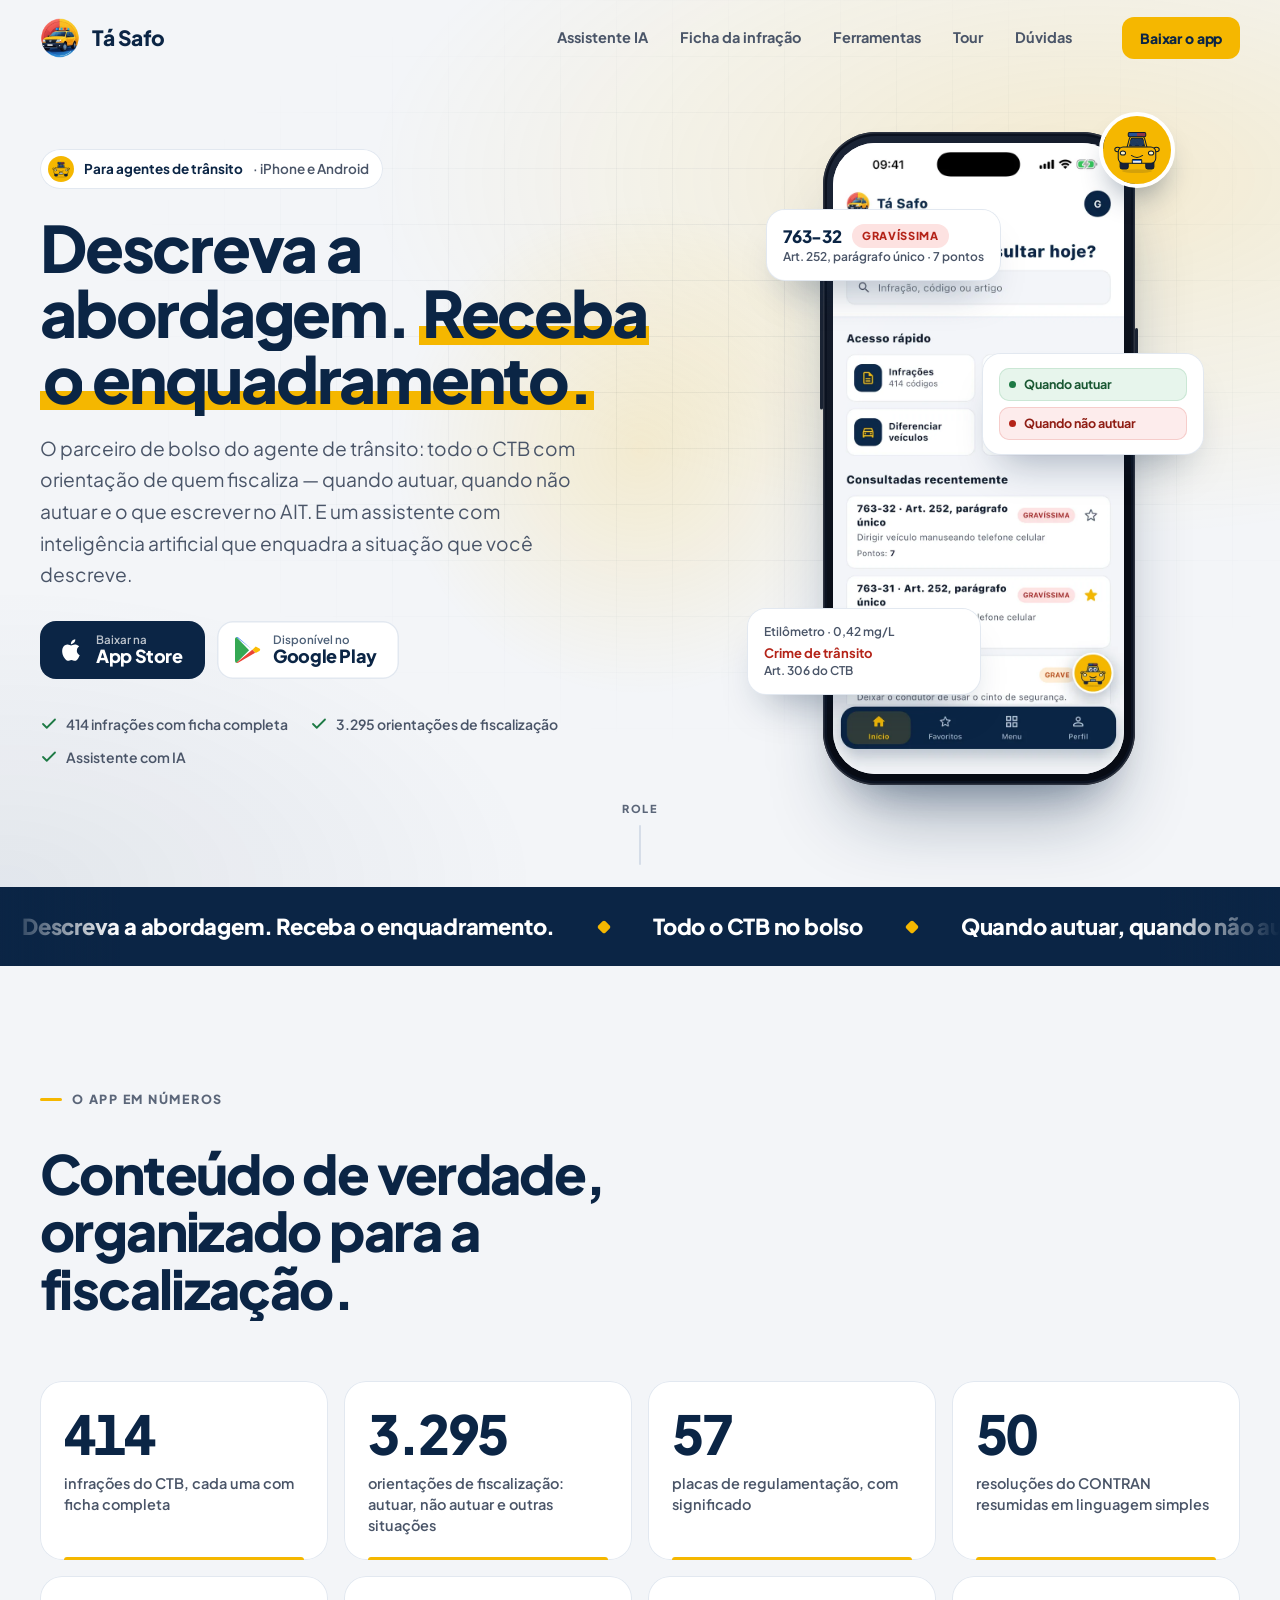
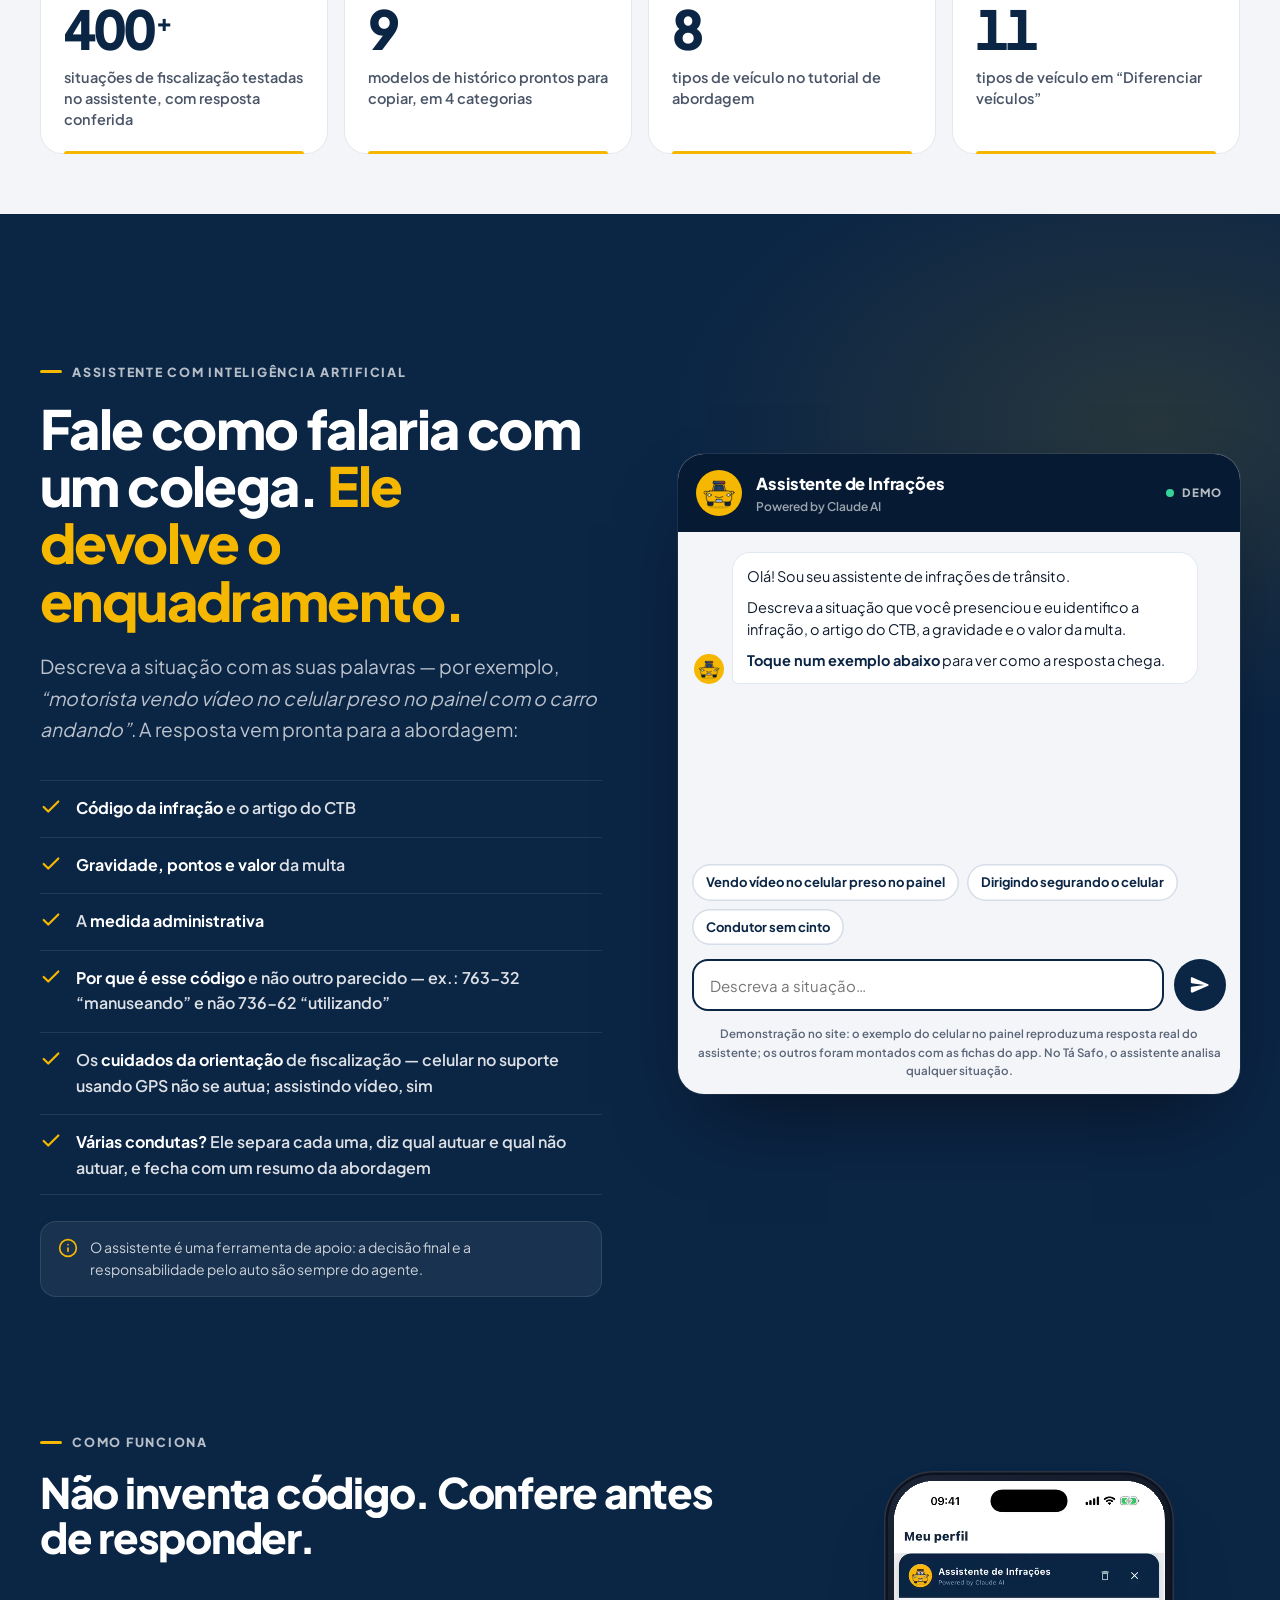
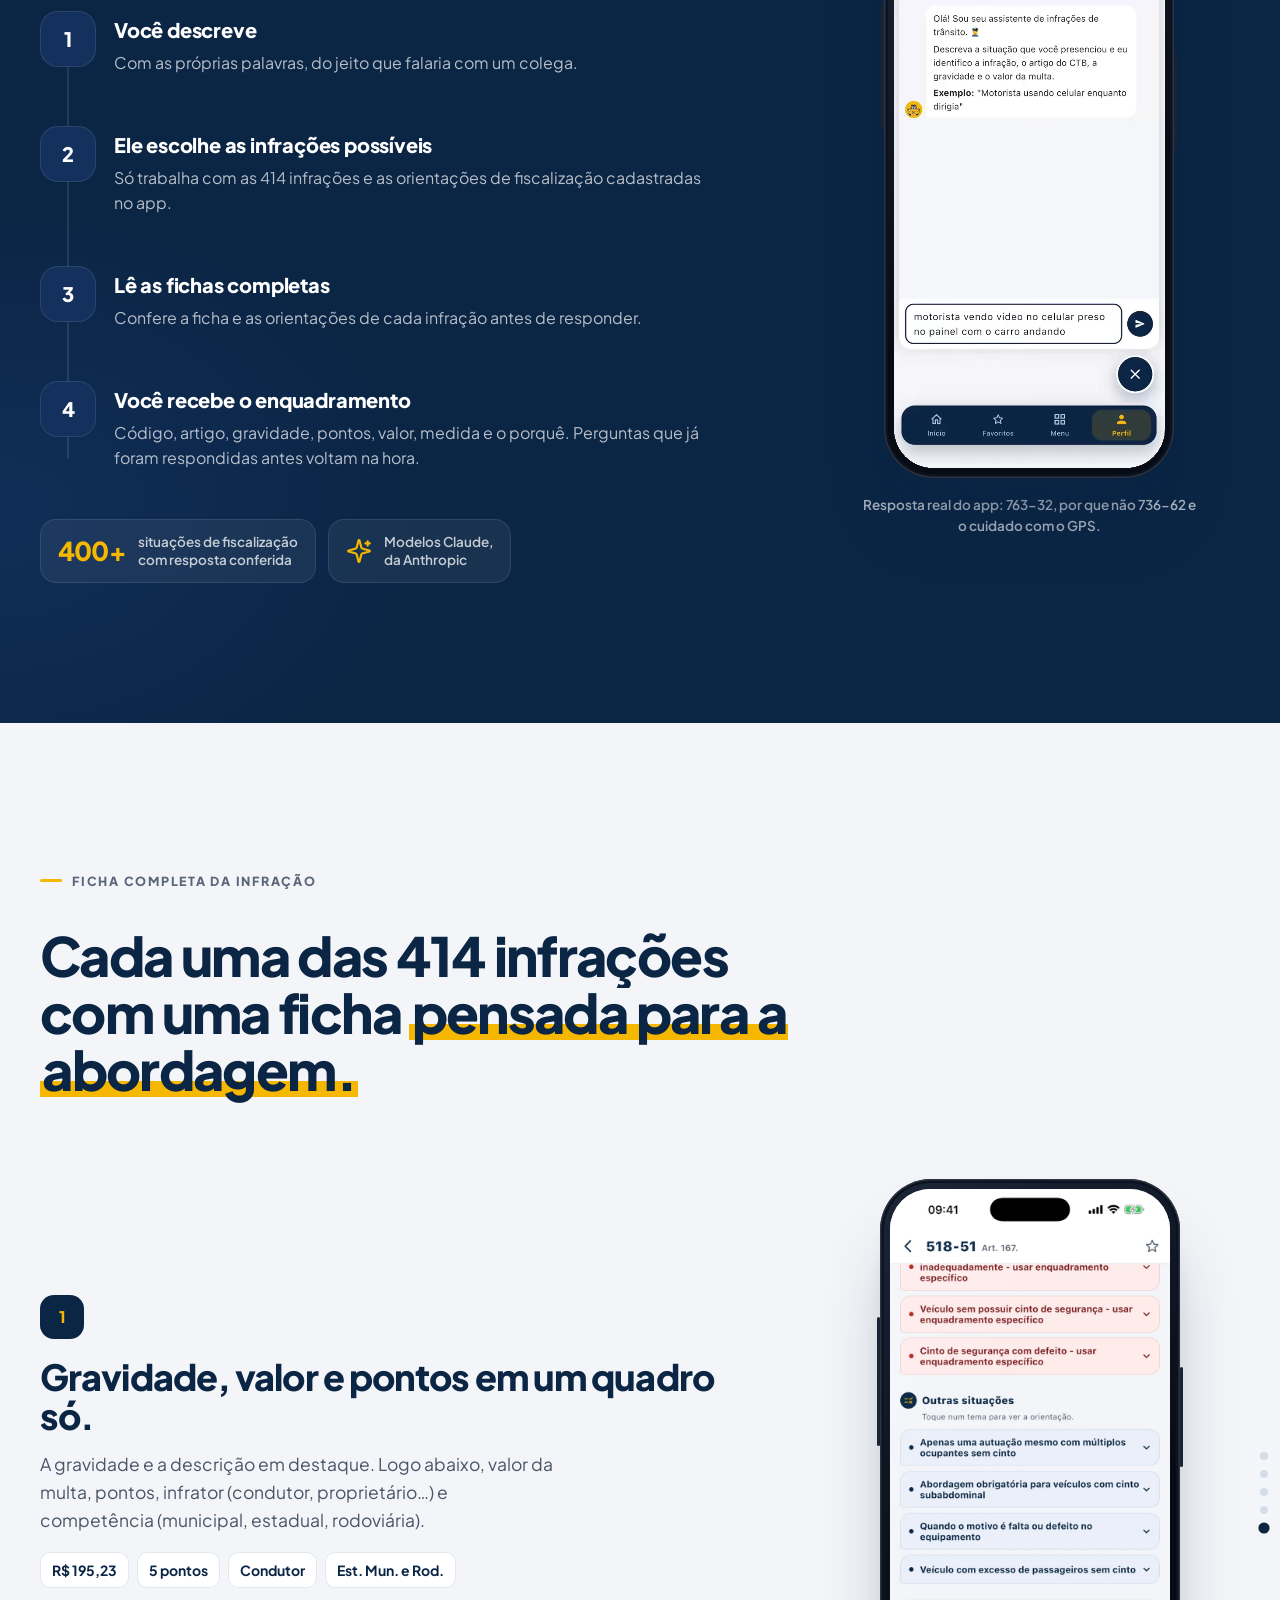
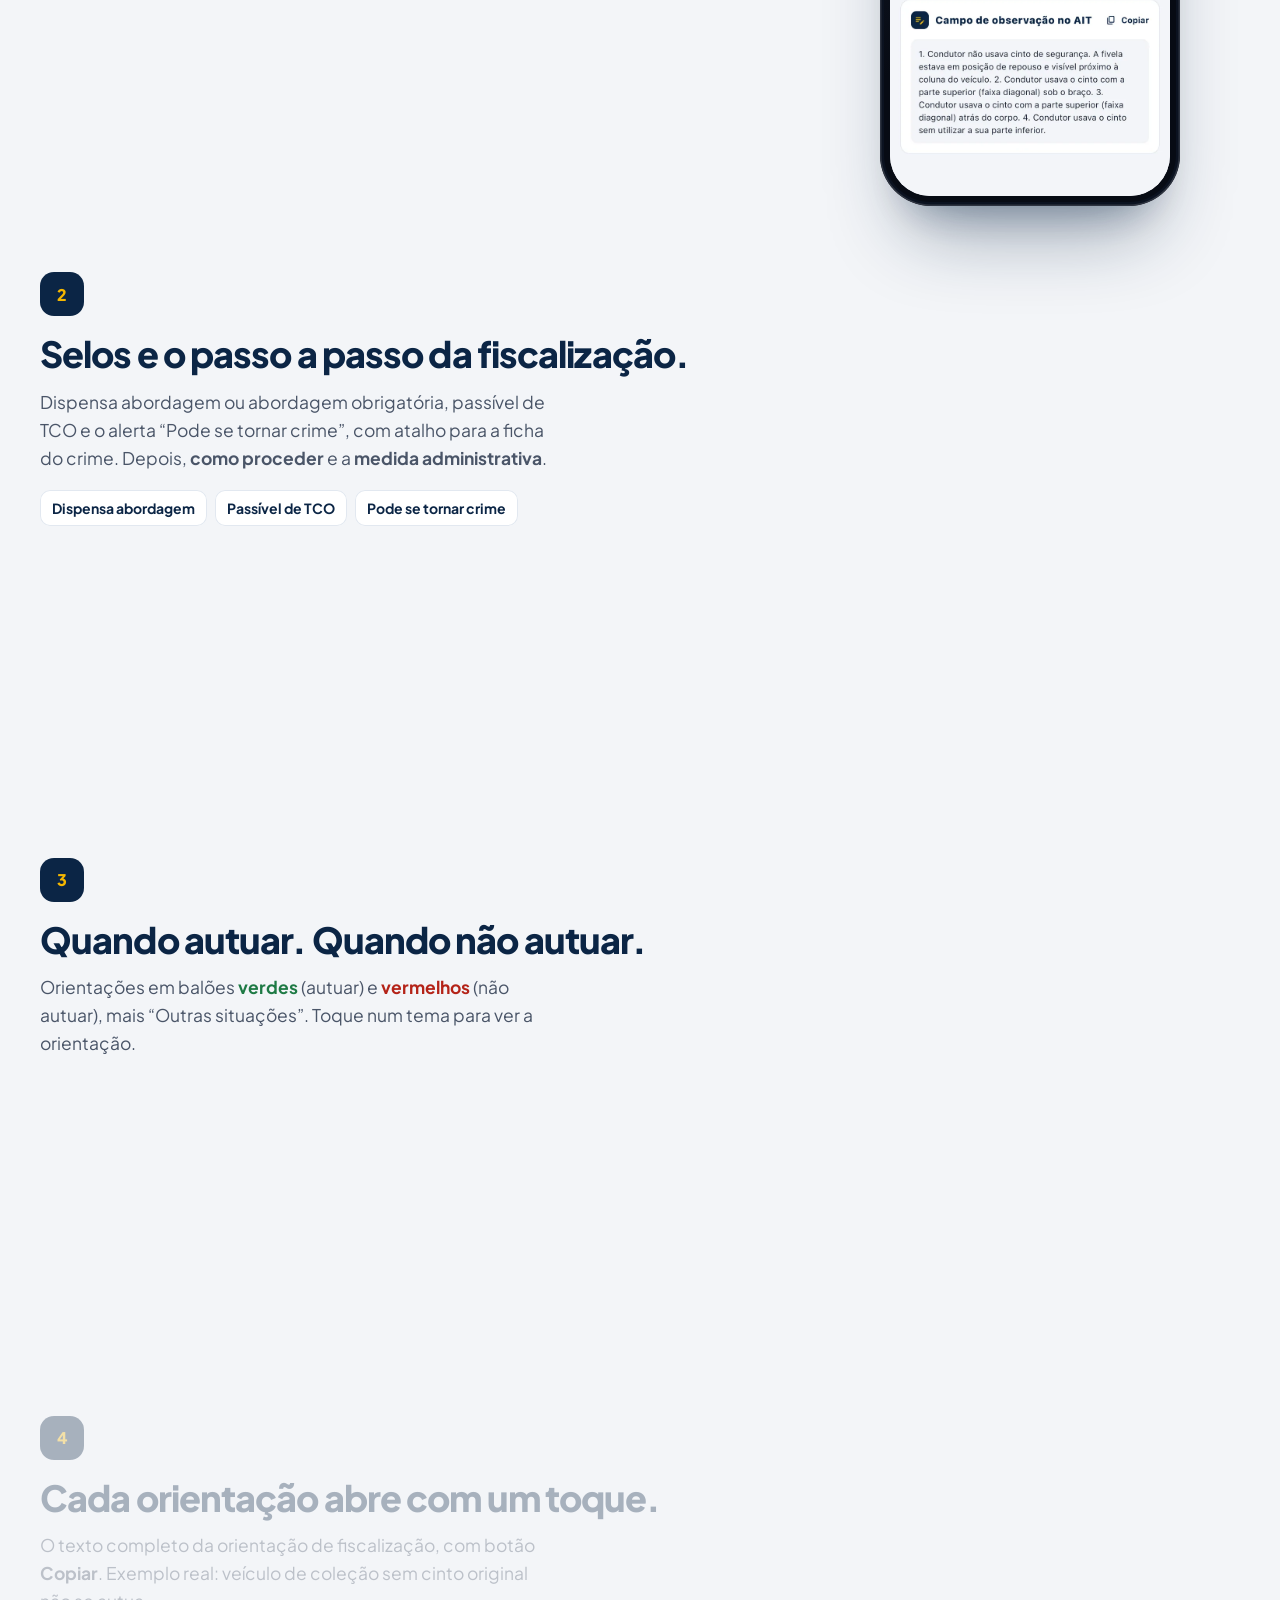
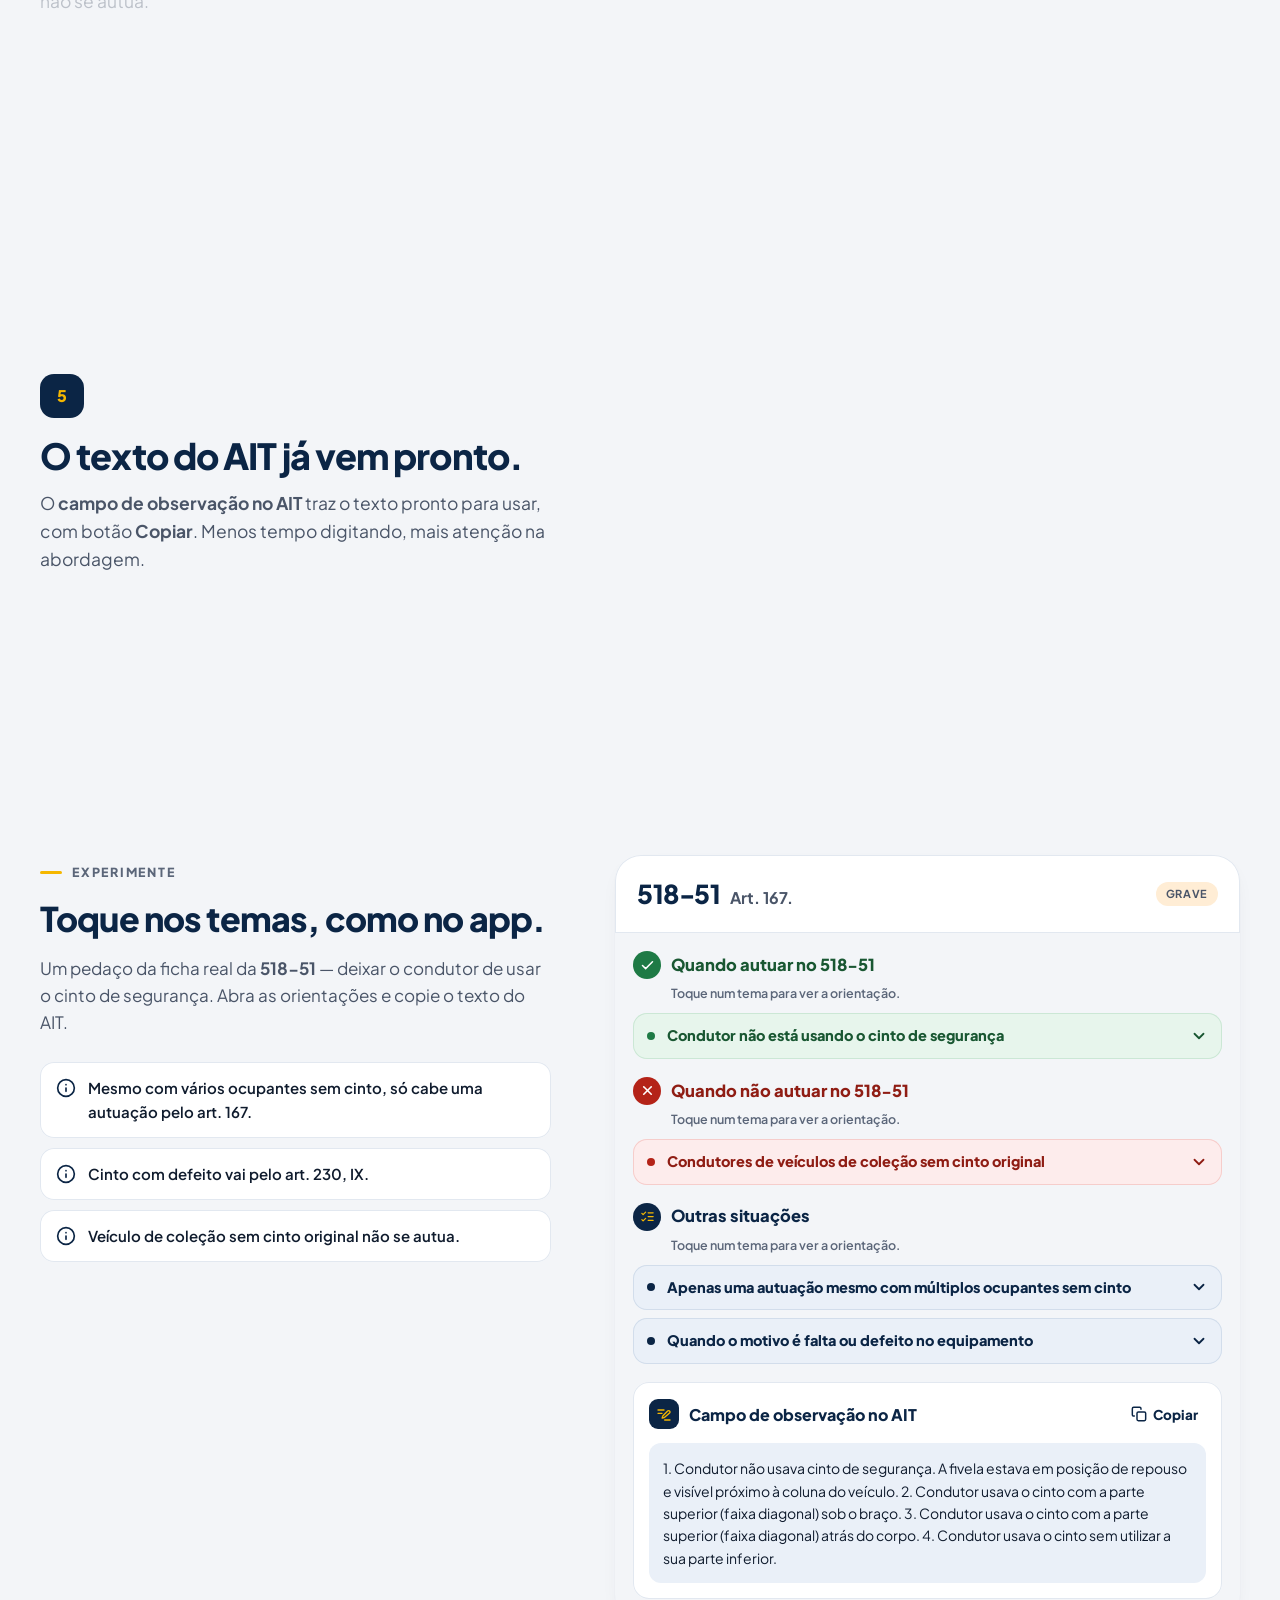
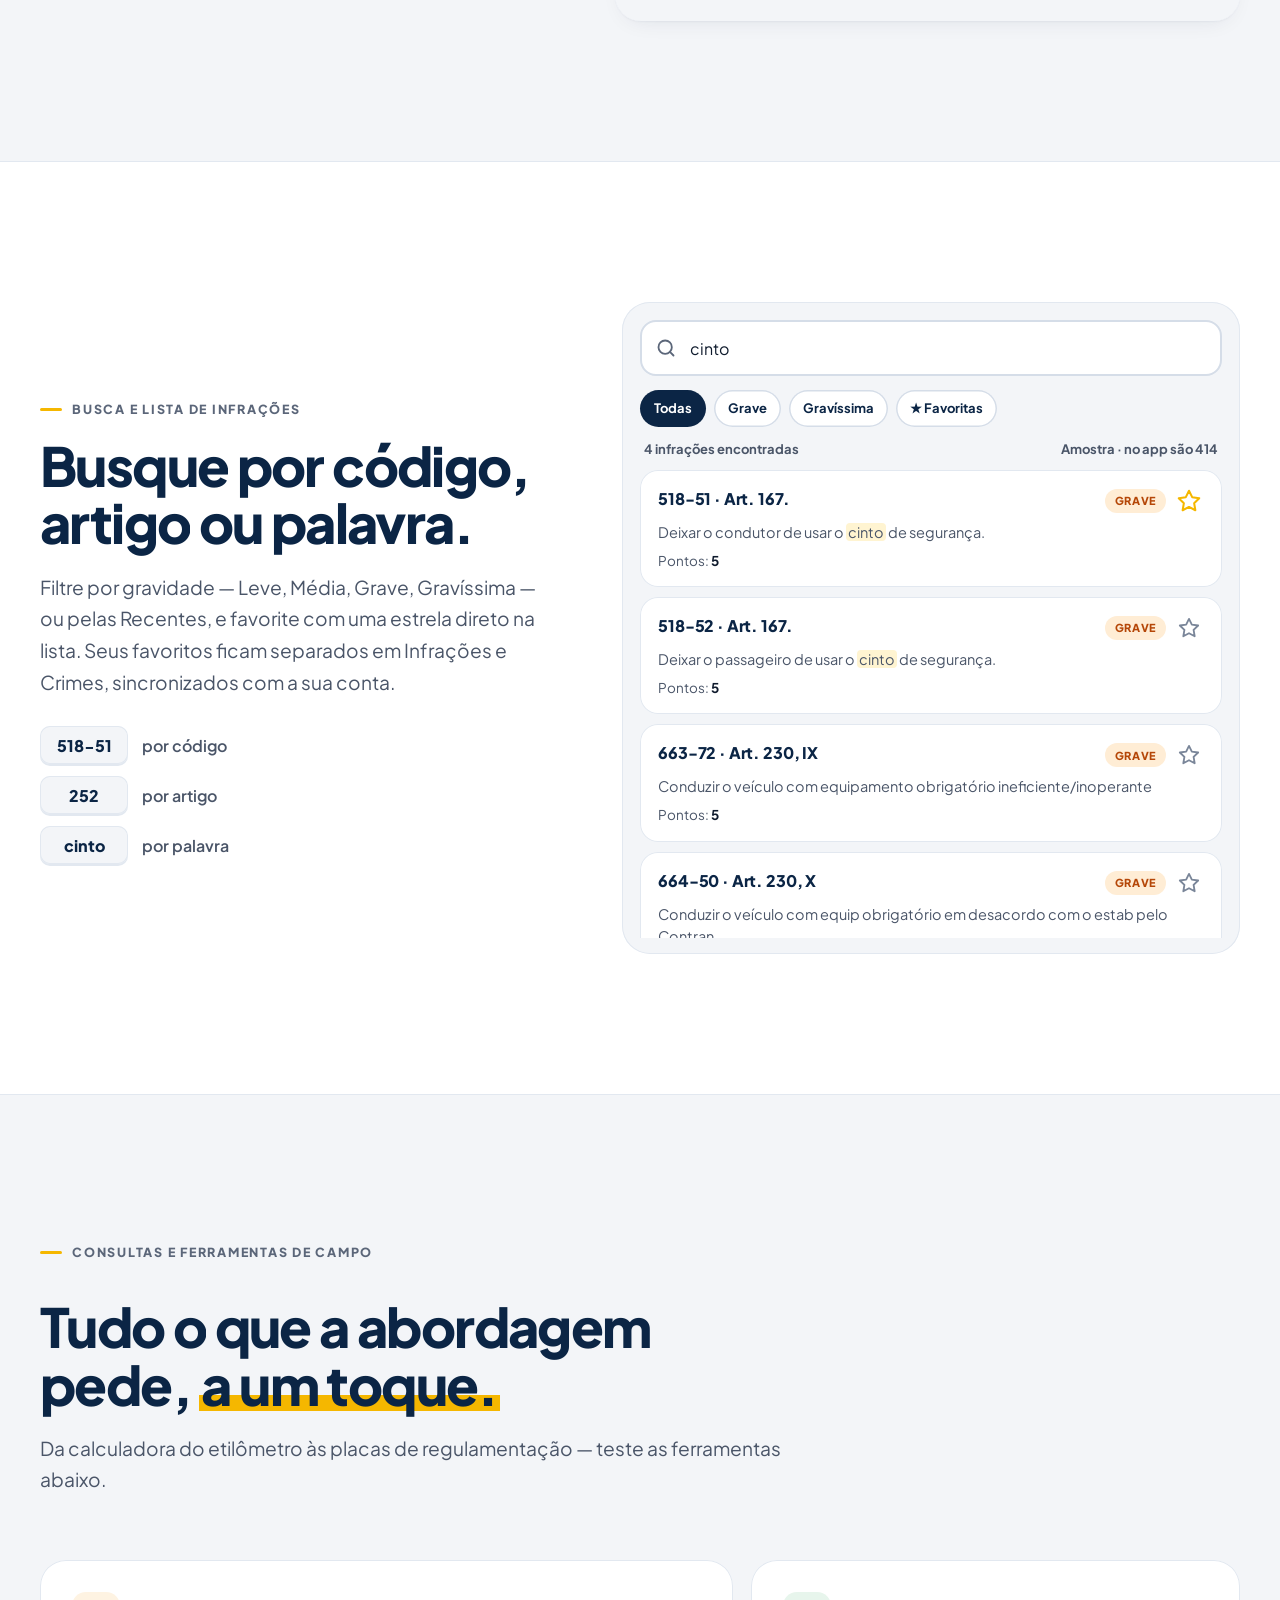
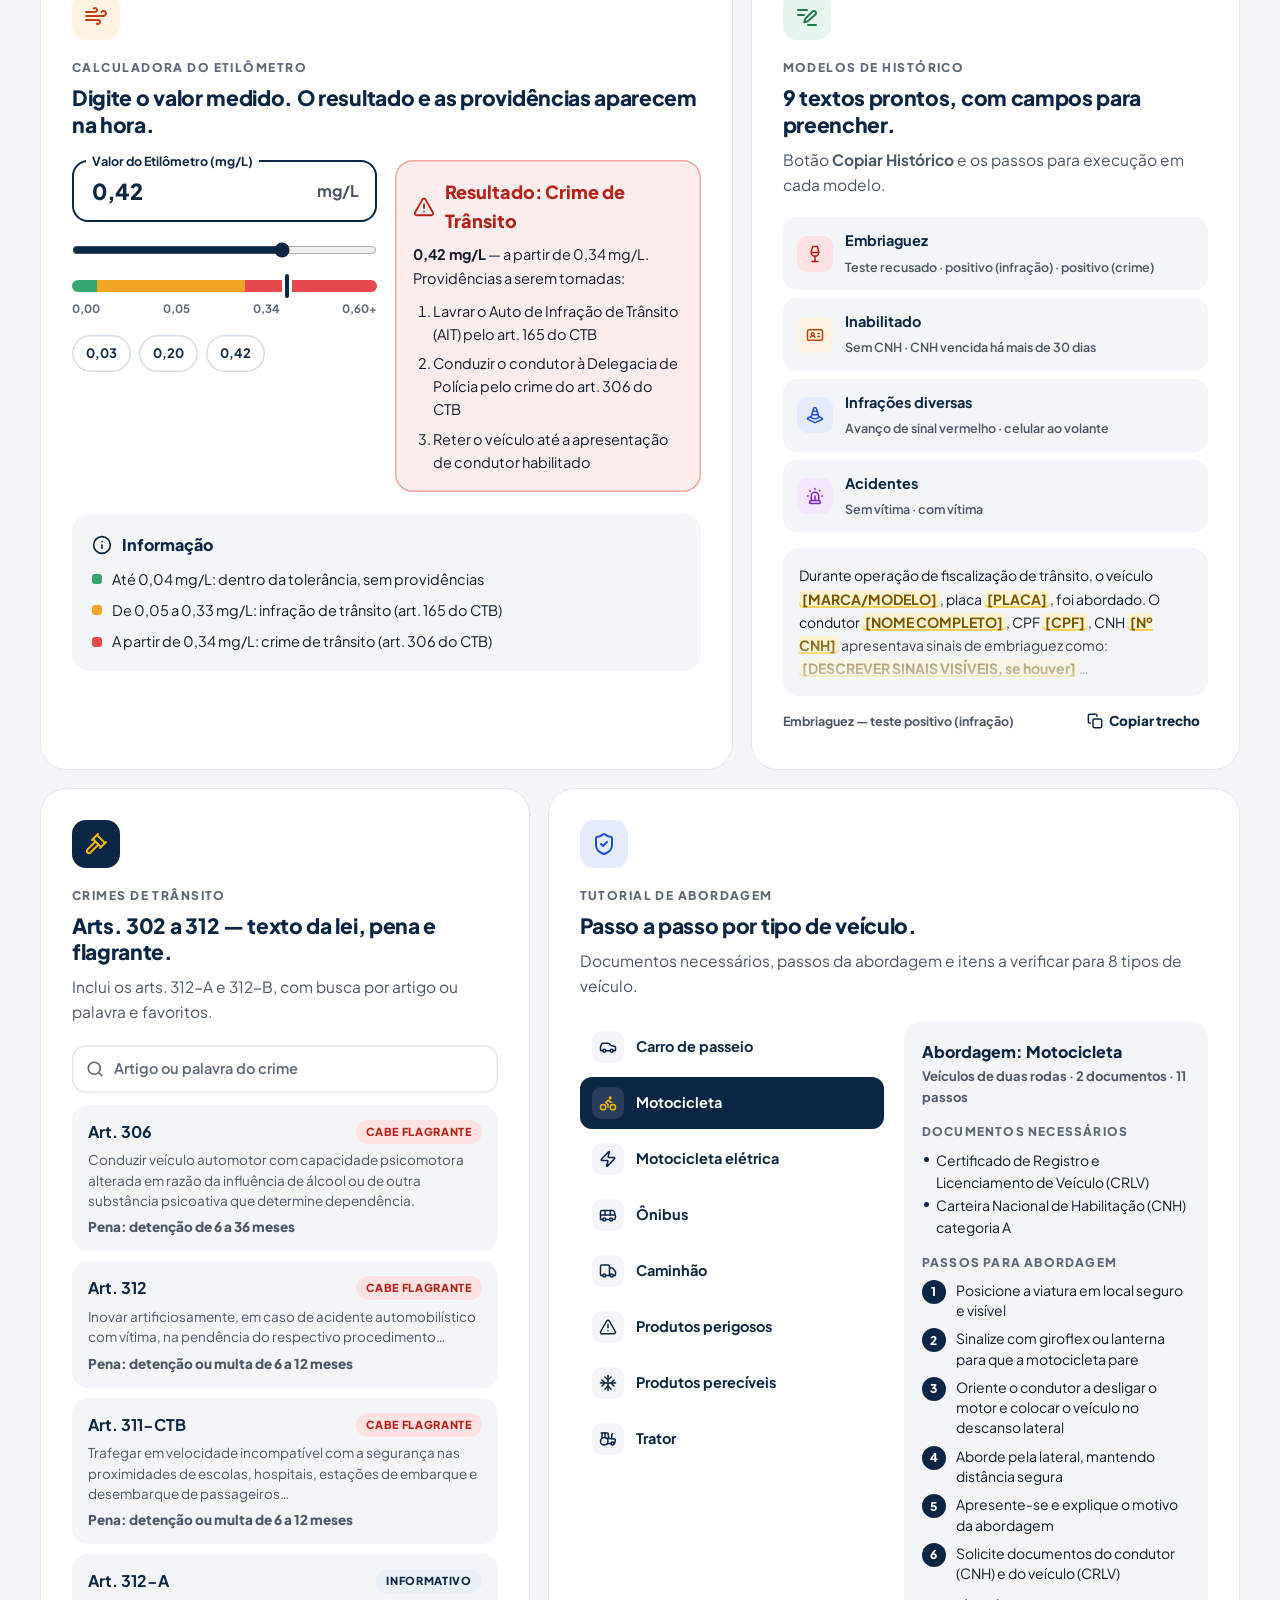
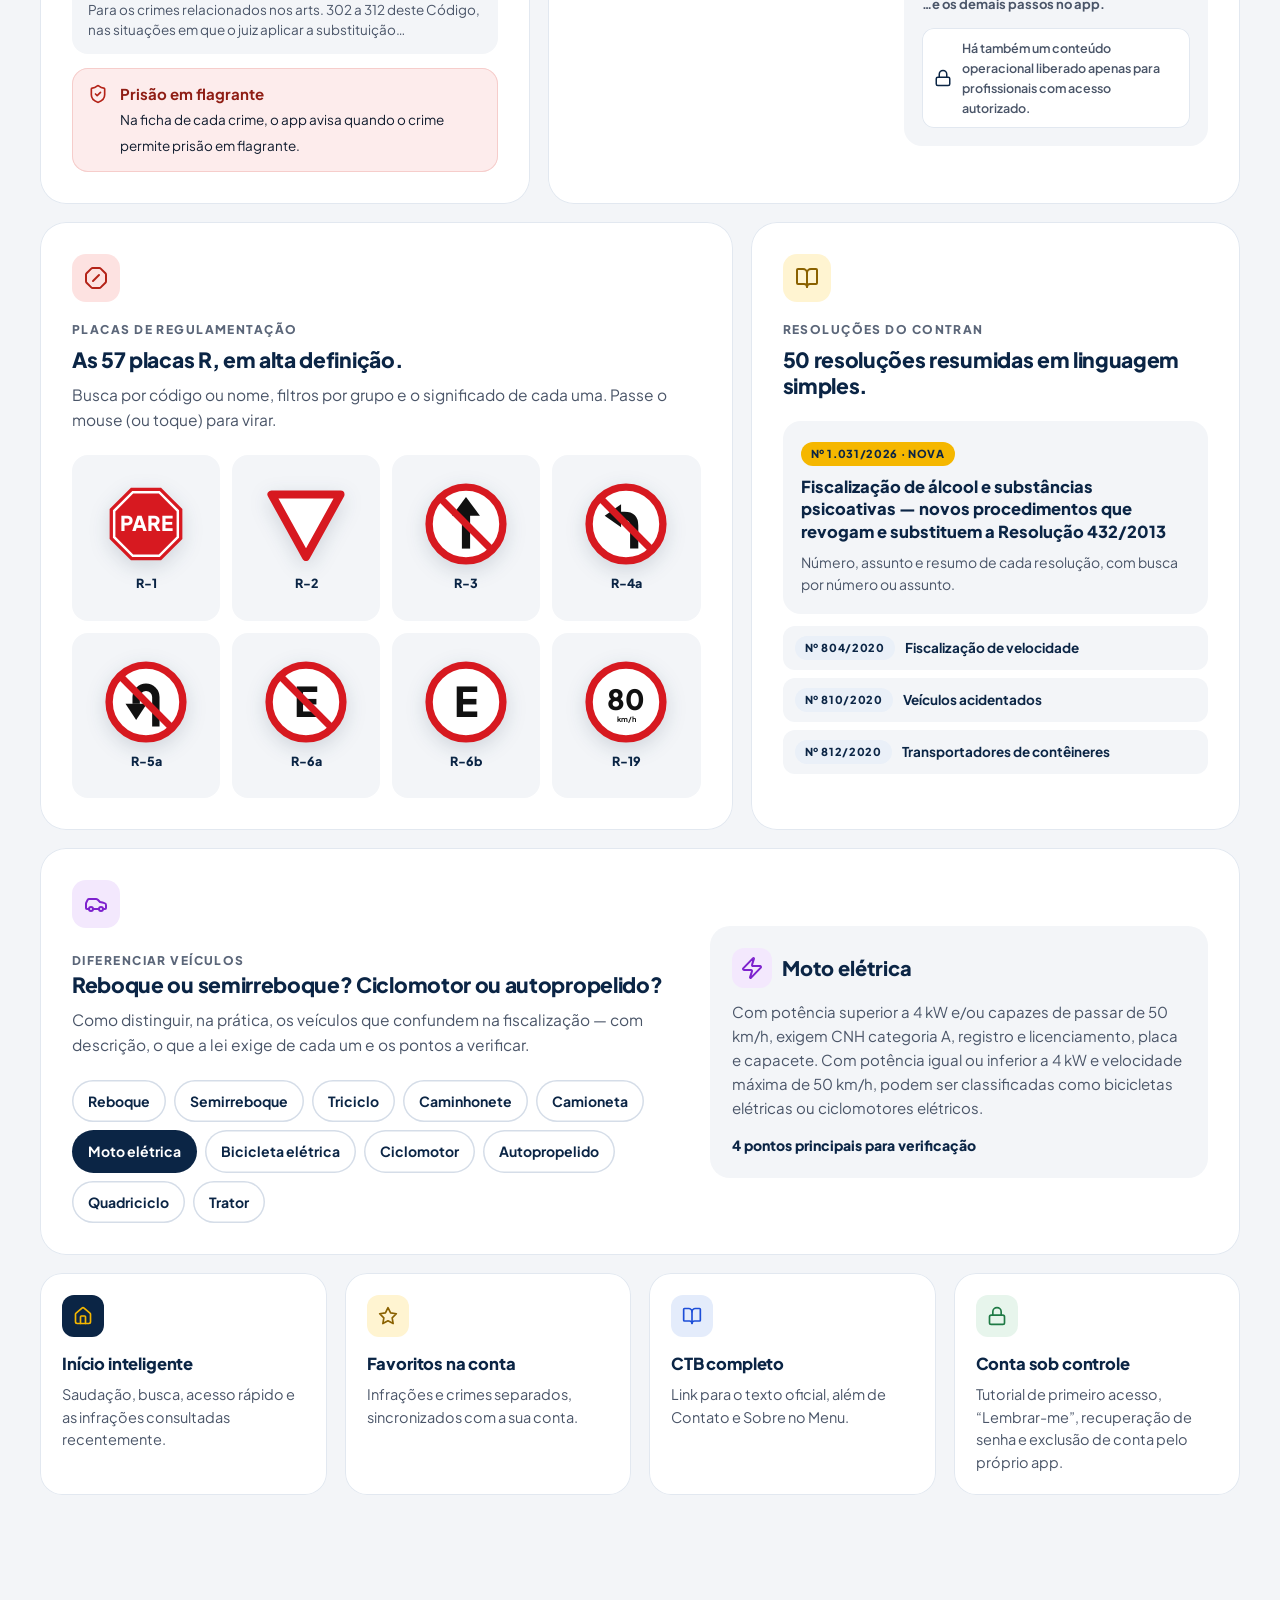
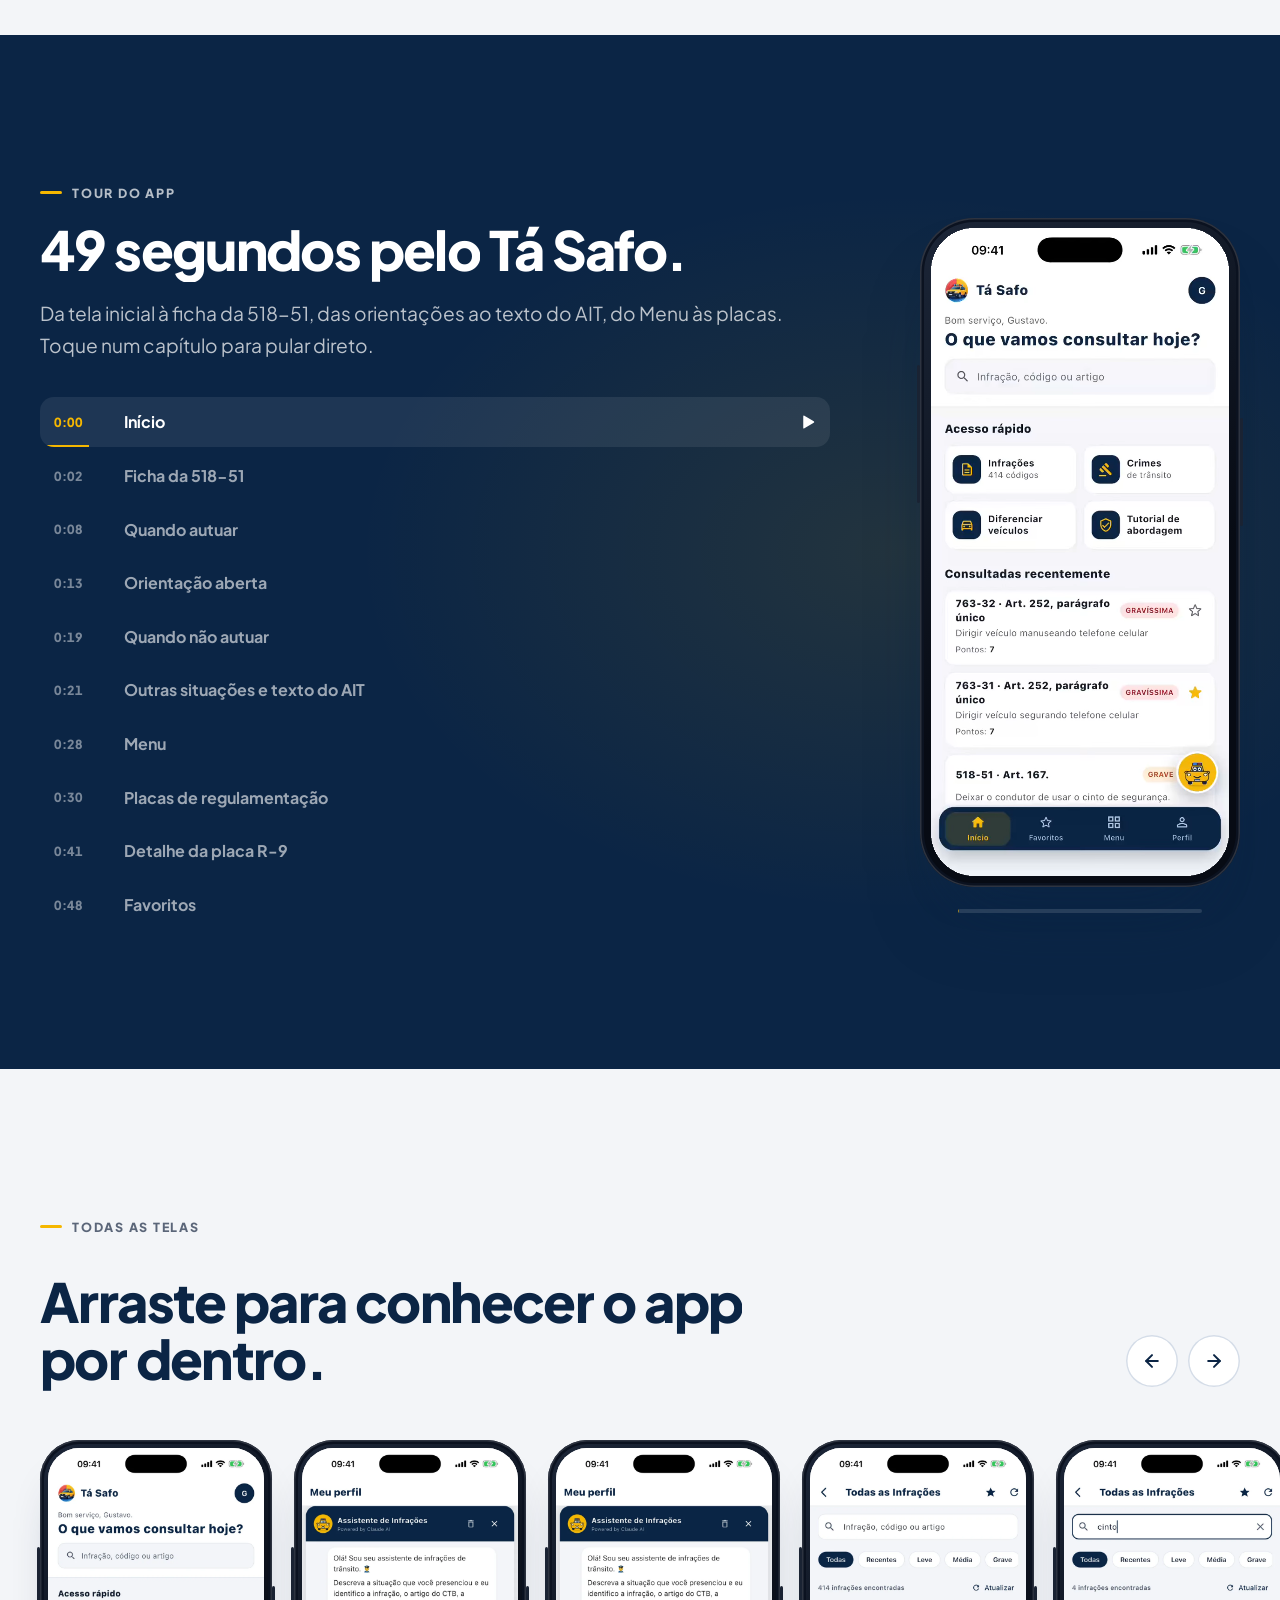
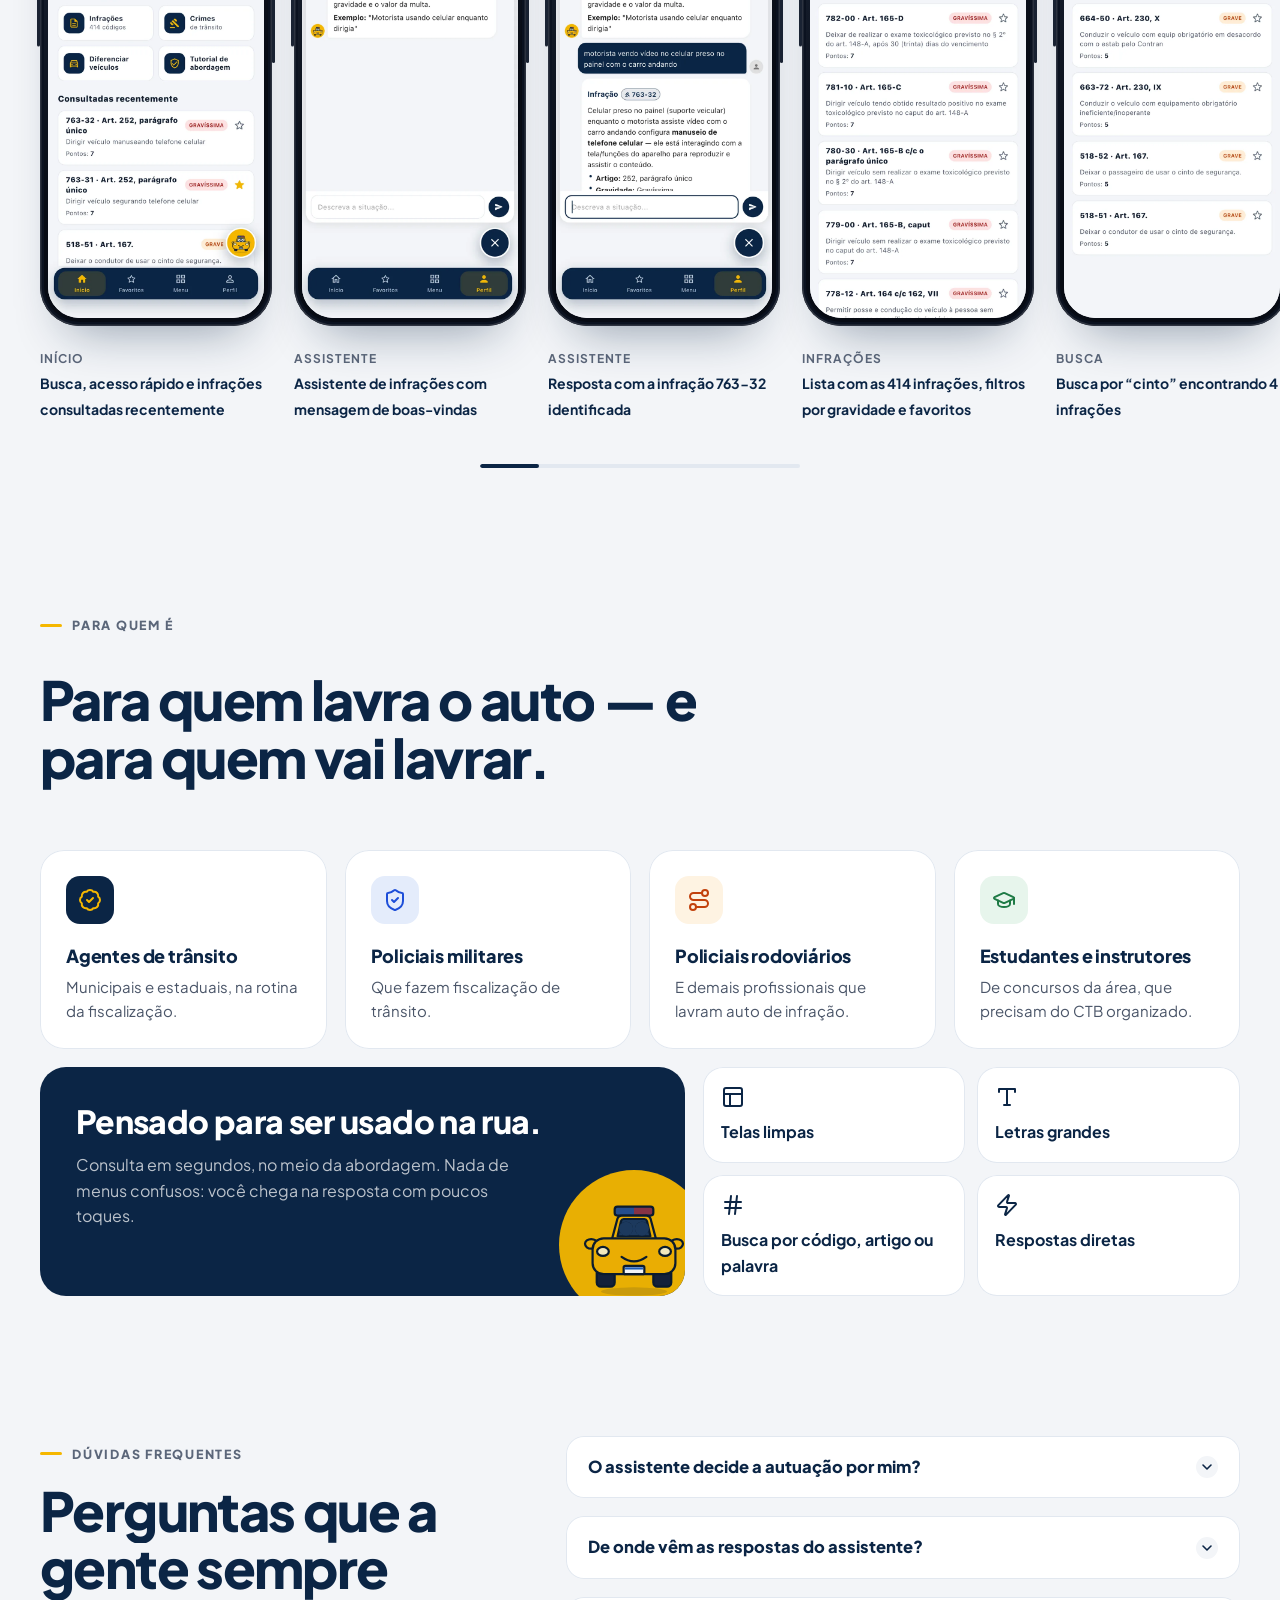
==== index.html @ 72df44b3 "Aplica correções da revisão crítica: galeria, acessibilidade, ficha no mobile, equilíbrio das ferram" ====
<!DOCTYPE html>
<html lang="pt-BR" data-theme="light">
<head>
<meta charset="UTF-8" />
<meta name="viewport" content="width=device-width, initial-scale=1.0, viewport-fit=cover" />
<title>Tá Safo — O parceiro de bolso do agente de trânsito</title>
<meta name="description" content="Consulta rápida do CTB, orientações de quando autuar e quando não autuar e um assistente com inteligência artificial que enquadra a situação que você descreve. Para iPhone e Android." />
<meta name="theme-color" content="#0B2545" />
<meta name="color-scheme" content="light" />
<link rel="canonical" href="https://tasafo2025.github.io/TaSafo/" />

<meta property="og:type" content="website" />
<meta property="og:locale" content="pt_BR" />
<meta property="og:site_name" content="Tá Safo" />
<meta property="og:title" content="Tá Safo — Descreva a abordagem. Receba o enquadramento." />
<meta property="og:description" content="Todo o CTB no bolso, com orientação de quem fiscaliza: 414 infrações, 3.295 orientações de fiscalização e um assistente com IA." />
<meta property="og:url" content="https://tasafo2025.github.io/TaSafo/" />
<meta property="og:image" content="https://tasafo2025.github.io/TaSafo/assets/img/og-image.jpg" />
<meta property="og:image:width" content="1200" />
<meta property="og:image:height" content="630" />
<meta property="og:image:alt" content="Tá Safo: o app do agente de trânsito, com a ficha da infração e o assistente com IA na tela do celular." />
<meta name="twitter:card" content="summary_large_image" />
<meta name="twitter:title" content="Tá Safo — Descreva a abordagem. Receba o enquadramento." />
<meta name="twitter:description" content="Todo o CTB no bolso, com orientação de quem fiscaliza." />
<meta name="twitter:image" content="https://tasafo2025.github.io/TaSafo/assets/img/og-image.jpg" />

<link rel="icon" type="image/png" sizes="32x32" href="assets/img/favicon-32.png" />
<link rel="apple-touch-icon" href="assets/img/apple-touch-icon.png" />

<!-- Meta Pixel Code -->
<script>
!function(f,b,e,v,n,t,s)
{if(f.fbq)return;n=f.fbq=function(){n.callMethod?
n.callMethod.apply(n,arguments):n.queue.push(arguments)};
if(!f._fbq)f._fbq=n;n.push=n;n.loaded=!0;n.version='2.0';
n.queue=[];t=b.createElement(e);t.async=!0;
t.src=v;s=b.getElementsByTagName(e)[0];
s.parentNode.insertBefore(t,s)}(window, document,'script',
'https://connect.facebook.net/en_US/fbevents.js');
fbq('init', '980139047822922');
fbq('track', 'PageView');
</script>
<noscript><img height="1" width="1" style="display:none"
src="https://www.facebook.com/tr?id=980139047822922&ev=PageView&noscript=1"
/></noscript>
<!-- End Meta Pixel Code -->

<link rel="preload" as="font" type="font/woff2" href="assets/fonts/plus-jakarta-sans-latin.woff2" crossorigin />
<link rel="preload" as="image" href="divulgacao-site/prints-web/03-inicio.webp" type="image/webp" />
<link rel="stylesheet" href="assets/css/site.css" />
<script>document.documentElement.classList.add('js');</script>

<script type="application/ld+json">
{
  "@context": "https://schema.org",
  "@type": "MobileApplication",
  "name": "Tá Safo",
  "description": "O parceiro de bolso do agente de trânsito: consulta rápida do CTB, orientações de quando autuar e quando não autuar, e um assistente com inteligência artificial que enquadra a situação descrita.",
  "applicationCategory": "ReferenceApplication",
  "operatingSystem": "iOS, Android",
  "inLanguage": "pt-BR",
  "url": "https://tasafo2025.github.io/TaSafo/",
  "image": "https://tasafo2025.github.io/TaSafo/assets/img/logo-128.png",
  "installUrl": [
    "https://apps.apple.com/br/app/ta-safo/id6757497748",
    "https://play.google.com/store/apps/details?id=com.tasafo.app"
  ]
}
</script>
</head>
<body>

<!-- Ícones (sprite) -->
<svg width="0" height="0" style="position:absolute" aria-hidden="true" focusable="false">
  <defs>
    <symbol id="i-check" viewBox="0 0 24 24" fill="none" stroke="currentColor" stroke-width="2.4" stroke-linecap="round" stroke-linejoin="round"><path d="M20 6 9 17l-5-5"/></symbol>
    <symbol id="i-x" viewBox="0 0 24 24" fill="none" stroke="currentColor" stroke-width="2.6" stroke-linecap="round" stroke-linejoin="round"><path d="M18 6 6 18"/><path d="m6 6 12 12"/></symbol>
    <symbol id="i-down" viewBox="0 0 24 24" fill="none" stroke="currentColor" stroke-width="2.4" stroke-linecap="round" stroke-linejoin="round"><path d="m6 9 6 6 6-6"/></symbol>
    <symbol id="i-right" viewBox="0 0 24 24" fill="none" stroke="currentColor" stroke-width="2.4" stroke-linecap="round" stroke-linejoin="round"><path d="M5 12h14"/><path d="m12 5 7 7-7 7"/></symbol>
    <symbol id="i-left" viewBox="0 0 24 24" fill="none" stroke="currentColor" stroke-width="2.4" stroke-linecap="round" stroke-linejoin="round"><path d="M19 12H5"/><path d="m12 19-7-7 7-7"/></symbol>
    <symbol id="i-search" viewBox="0 0 24 24" fill="none" stroke="currentColor" stroke-width="2.2" stroke-linecap="round" stroke-linejoin="round"><circle cx="11" cy="11" r="8"/><path d="m21 21-4.3-4.3"/></symbol>
    <symbol id="i-star" viewBox="0 0 24 24" fill="none" stroke="currentColor" stroke-width="2" stroke-linecap="round" stroke-linejoin="round"><path d="M12 2l3.09 6.26L22 9.27l-5 4.87 1.18 6.88L12 17.77l-6.18 3.25L7 14.14 2 9.27l6.91-1.01z"/></symbol>
    <symbol id="i-copy" viewBox="0 0 24 24" fill="none" stroke="currentColor" stroke-width="2.2" stroke-linecap="round" stroke-linejoin="round"><rect x="9" y="9" width="13" height="13" rx="2"/><path d="M5 15H4a2 2 0 0 1-2-2V4a2 2 0 0 1 2-2h9a2 2 0 0 1 2 2v1"/></symbol>
    <symbol id="i-send" viewBox="0 0 24 24" fill="currentColor"><path d="M3.4 20.4 20.85 12.9a1 1 0 0 0 0-1.8L3.4 3.6a.99.99 0 0 0-1.39.91L2 9.12c0 .5.37.93.87.99L17 12 2.87 13.88c-.5.07-.87.5-.87 1l.01 4.61c0 .71.73 1.2 1.39.91z"/></symbol>
    <symbol id="i-gavel" viewBox="0 0 24 24" fill="none" stroke="currentColor" stroke-width="2" stroke-linecap="round" stroke-linejoin="round"><path d="m14 13-7.5 7.5a2.12 2.12 0 0 1-3-3L11 10"/><path d="m16 16 6-6"/><path d="m8 8 6-6"/><path d="m9 7 8 8"/><path d="m21 11-8-8"/></symbol>
    <symbol id="i-file" viewBox="0 0 24 24" fill="none" stroke="currentColor" stroke-width="2" stroke-linecap="round" stroke-linejoin="round"><path d="M15 2H6a2 2 0 0 0-2 2v16a2 2 0 0 0 2 2h12a2 2 0 0 0 2-2V7z"/><path d="M14 2v4a2 2 0 0 0 2 2h4"/><path d="M16 13H8"/><path d="M16 17H8"/><path d="M10 9H8"/></symbol>
    <symbol id="i-wind" viewBox="0 0 24 24" fill="none" stroke="currentColor" stroke-width="2" stroke-linecap="round" stroke-linejoin="round"><path d="M12.8 19.6A2 2 0 1 0 14 16H2"/><path d="M17.5 8a2.5 2.5 0 1 1 2 4H2"/><path d="M9.8 4.4A2 2 0 1 1 11 8H2"/></symbol>
    <symbol id="i-pen" viewBox="0 0 24 24" fill="none" stroke="currentColor" stroke-width="2" stroke-linecap="round" stroke-linejoin="round"><path d="M13 21h8"/><path d="M3 6h9"/><path d="M3 11h6"/><path d="M20.4 10.6a2.1 2.1 0 1 0-3-3l-6.9 6.9a2 2 0 0 0-.5.9l-.8 2.9 2.9-.8a2 2 0 0 0 .9-.5z"/></symbol>
    <symbol id="i-shield" viewBox="0 0 24 24" fill="none" stroke="currentColor" stroke-width="2" stroke-linecap="round" stroke-linejoin="round"><path d="M20 13c0 5-3.5 7.5-7.66 8.95a1 1 0 0 1-.67-.01C7.5 20.5 4 18 4 13V6a1 1 0 0 1 1-1c2 0 4.5-1.2 6.24-2.72a1.17 1.17 0 0 1 1.52 0C14.51 3.81 17 5 19 5a1 1 0 0 1 1 1z"/><path d="m9 12 2 2 4-4"/></symbol>
    <symbol id="i-car" viewBox="0 0 24 24" fill="none" stroke="currentColor" stroke-width="2" stroke-linecap="round" stroke-linejoin="round"><path d="M19 17h2c.6 0 1-.4 1-1v-3c0-.9-.7-1.7-1.5-1.9C18.7 10.6 16 10 16 10s-1.3-1.4-2.2-2.3c-.5-.4-1.1-.7-1.8-.7H5c-.6 0-1.1.4-1.4.9l-1.4 2.9A3.7 3.7 0 0 0 2 12v4c0 .6.4 1 1 1h2"/><circle cx="7" cy="17" r="2"/><path d="M9 17h6"/><circle cx="17" cy="17" r="2"/></symbol>
    <symbol id="i-moto" viewBox="0 0 24 24" fill="none" stroke="currentColor" stroke-width="2" stroke-linecap="round" stroke-linejoin="round"><circle cx="18.5" cy="17.5" r="3.5"/><circle cx="5.5" cy="17.5" r="3.5"/><circle cx="15" cy="5" r="1"/><path d="M12 17.5V14l-3-3 4-3 2 3h2"/></symbol>
    <symbol id="i-zap" viewBox="0 0 24 24" fill="none" stroke="currentColor" stroke-width="2" stroke-linecap="round" stroke-linejoin="round"><path d="M4 14a1 1 0 0 1-.78-1.63l9.9-10.2a.5.5 0 0 1 .86.46l-1.92 6.02A1 1 0 0 0 13 10h7a1 1 0 0 1 .78 1.63l-9.9 10.2a.5.5 0 0 1-.86-.46l1.92-6.02A1 1 0 0 0 11 14z"/></symbol>
    <symbol id="i-bus" viewBox="0 0 24 24" fill="none" stroke="currentColor" stroke-width="2" stroke-linecap="round" stroke-linejoin="round"><path d="M8 6v6"/><path d="M15 6v6"/><path d="M2 12h19.6"/><path d="M18 18h3s.5-1.7.8-2.8c.1-.4.2-.8.2-1.2 0-.4-.1-.8-.2-1.2l-1.4-5C20.1 6.8 19.1 6 18 6H4a2 2 0 0 0-2 2v10h3"/><circle cx="7" cy="18" r="2"/><path d="M9 18h5"/><circle cx="16" cy="18" r="2"/></symbol>
    <symbol id="i-truck" viewBox="0 0 24 24" fill="none" stroke="currentColor" stroke-width="2" stroke-linecap="round" stroke-linejoin="round"><path d="M14 18V6a2 2 0 0 0-2-2H4a2 2 0 0 0-2 2v11a1 1 0 0 0 1 1h2"/><path d="M15 18H9"/><path d="M19 18h2a1 1 0 0 0 1-1v-3.65a1 1 0 0 0-.22-.62l-3.48-4.35A1 1 0 0 0 17.52 8H14"/><circle cx="17" cy="18" r="2"/><circle cx="7" cy="18" r="2"/></symbol>
    <symbol id="i-alert" viewBox="0 0 24 24" fill="none" stroke="currentColor" stroke-width="2" stroke-linecap="round" stroke-linejoin="round"><path d="m21.73 18-8-14a2 2 0 0 0-3.48 0l-8 14A2 2 0 0 0 4 21h16a2 2 0 0 0 1.73-3"/><path d="M12 9v4"/><path d="M12 17h.01"/></symbol>
    <symbol id="i-snow" viewBox="0 0 24 24" fill="none" stroke="currentColor" stroke-width="2" stroke-linecap="round" stroke-linejoin="round"><path d="M2 12h20"/><path d="M12 2v20"/><path d="m20 16-4-4 4-4"/><path d="m4 8 4 4-4 4"/><path d="m16 4-4 4-4-4"/><path d="m8 20 4-4 4 4"/></symbol>
    <symbol id="i-tractor" viewBox="0 0 24 24" fill="none" stroke="currentColor" stroke-width="2" stroke-linecap="round" stroke-linejoin="round"><path d="m10 11 11 .9a1 1 0 0 1 .8 1.1l-.66 4.16a1 1 0 0 1-.99.84H20"/><path d="M16 18h-5"/><path d="M18 5a1 1 0 0 0-1 1v5.57"/><path d="M3 4h8.13a1 1 0 0 1 .99.86L13 11.25"/><path d="M4 11V4"/><path d="M8 10.1V4"/><circle cx="18" cy="18" r="2"/><circle cx="7" cy="15" r="5"/></symbol>
    <symbol id="i-octagon" viewBox="0 0 24 24" fill="none" stroke="currentColor" stroke-width="2" stroke-linecap="round" stroke-linejoin="round"><path d="M2.59 16.73A2 2 0 0 1 2 15.31V8.69a2 2 0 0 1 .59-1.42l4.68-4.68A2 2 0 0 1 8.69 2h6.62a2 2 0 0 1 1.42.59l4.68 4.68A2 2 0 0 1 22 8.69v6.62a2 2 0 0 1-.59 1.42l-4.68 4.68a2 2 0 0 1-1.42.59H8.69a2 2 0 0 1-1.42-.59z"/><path d="m15 9-6 6"/></symbol>
    <symbol id="i-book" viewBox="0 0 24 24" fill="none" stroke="currentColor" stroke-width="2" stroke-linecap="round" stroke-linejoin="round"><path d="M12 7v14"/><path d="M3 18a1 1 0 0 1-1-1V4a1 1 0 0 1 1-1h5a4 4 0 0 1 4 4 4 4 0 0 1 4-4h5a1 1 0 0 1 1 1v13a1 1 0 0 1-1 1h-6a3 3 0 0 0-3 3 3 3 0 0 0-3-3z"/></symbol>
    <symbol id="i-list" viewBox="0 0 24 24" fill="none" stroke="currentColor" stroke-width="2" stroke-linecap="round" stroke-linejoin="round"><path d="m3 17 2 2 4-4"/><path d="m3 7 2 2 4-4"/><path d="M13 6h8"/><path d="M13 12h8"/><path d="M13 18h8"/></symbol>
    <symbol id="i-badge" viewBox="0 0 24 24" fill="none" stroke="currentColor" stroke-width="2" stroke-linecap="round" stroke-linejoin="round"><path d="M3.85 8.62a4 4 0 0 1 4.78-4.77 4 4 0 0 1 6.74 0 4 4 0 0 1 4.78 4.78 4 4 0 0 1 0 6.74 4 4 0 0 1-4.77 4.78 4 4 0 0 1-6.75 0 4 4 0 0 1-4.78-4.77 4 4 0 0 1 0-6.76Z"/><path d="m9 12 2 2 4-4"/></symbol>
    <symbol id="i-siren" viewBox="0 0 24 24" fill="none" stroke="currentColor" stroke-width="2" stroke-linecap="round" stroke-linejoin="round"><path d="M7 18v-6a5 5 0 1 1 10 0v6"/><path d="M5 21a1 1 0 0 0 1 1h12a1 1 0 0 0 1-1v-1a2 2 0 0 0-2-2H7a2 2 0 0 0-2 2z"/><path d="M21 12h1"/><path d="M18.5 4.5 18 5"/><path d="M2 12h1"/><path d="M12 2v1"/><path d="m4.93 4.93.7.7"/><path d="M12 12v6"/></symbol>
    <symbol id="i-route" viewBox="0 0 24 24" fill="none" stroke="currentColor" stroke-width="2" stroke-linecap="round" stroke-linejoin="round"><circle cx="6" cy="19" r="3"/><path d="M9 19h8.5a3.5 3.5 0 0 0 0-7h-11a3.5 3.5 0 0 1 0-7H15"/><circle cx="18" cy="5" r="3"/></symbol>
    <symbol id="i-cap" viewBox="0 0 24 24" fill="none" stroke="currentColor" stroke-width="2" stroke-linecap="round" stroke-linejoin="round"><path d="M21.42 10.92a1 1 0 0 0-.02-1.84L12.83 5.18a2 2 0 0 0-1.66 0L2.6 9.08a1 1 0 0 0 0 1.83l8.57 3.91a2 2 0 0 0 1.66 0z"/><path d="M22 10v6"/><path d="M6 12.5V16a6 3 0 0 0 12 0v-3.5"/></symbol>
    <symbol id="i-home" viewBox="0 0 24 24" fill="none" stroke="currentColor" stroke-width="2" stroke-linecap="round" stroke-linejoin="round"><path d="M15 21v-8a1 1 0 0 0-1-1h-4a1 1 0 0 0-1 1v8"/><path d="M3 10a2 2 0 0 1 .71-1.53l7-6a2 2 0 0 1 2.58 0l7 6A2 2 0 0 1 21 10v9a2 2 0 0 1-2 2H5a2 2 0 0 1-2-2z"/></symbol>
    <symbol id="i-mail" viewBox="0 0 24 24" fill="none" stroke="currentColor" stroke-width="2" stroke-linecap="round" stroke-linejoin="round"><rect width="20" height="16" x="2" y="4" rx="2"/><path d="m22 7-8.97 5.7a1.94 1.94 0 0 1-2.06 0L2 7"/></symbol>
    <symbol id="i-info" viewBox="0 0 24 24" fill="none" stroke="currentColor" stroke-width="2" stroke-linecap="round" stroke-linejoin="round"><circle cx="12" cy="12" r="10"/><path d="M12 16v-4"/><path d="M12 8h.01"/></symbol>
    <symbol id="i-lock" viewBox="0 0 24 24" fill="none" stroke="currentColor" stroke-width="2" stroke-linecap="round" stroke-linejoin="round"><rect width="18" height="11" x="3" y="11" rx="2"/><path d="M7 11V7a5 5 0 0 1 10 0v4"/></symbol>
    <symbol id="i-play" viewBox="0 0 24 24" fill="currentColor"><path d="M7 4.5v15a1 1 0 0 0 1.5.86l12.5-7.5a1 1 0 0 0 0-1.72L8.5 3.64A1 1 0 0 0 7 4.5z"/></symbol>
    <symbol id="i-pause" viewBox="0 0 24 24" fill="currentColor"><rect x="14" y="4" width="4.5" height="16" rx="1.2"/><rect x="5.5" y="4" width="4.5" height="16" rx="1.2"/></symbol>
    <symbol id="i-type" viewBox="0 0 24 24" fill="none" stroke="currentColor" stroke-width="2" stroke-linecap="round" stroke-linejoin="round"><path d="M4 7V4h16v3"/><path d="M9 20h6"/><path d="M12 4v16"/></symbol>
    <symbol id="i-layout" viewBox="0 0 24 24" fill="none" stroke="currentColor" stroke-width="2" stroke-linecap="round" stroke-linejoin="round"><rect width="18" height="18" x="3" y="3" rx="2"/><path d="M3 9h18"/><path d="M9 21V9"/></symbol>
    <symbol id="i-hash" viewBox="0 0 24 24" fill="none" stroke="currentColor" stroke-width="2" stroke-linecap="round" stroke-linejoin="round"><path d="M4 9h16"/><path d="M4 15h16"/><path d="M10 3 8 21"/><path d="M16 3l-2 18"/></symbol>
    <symbol id="i-sparkles" viewBox="0 0 24 24" fill="none" stroke="currentColor" stroke-width="2" stroke-linecap="round" stroke-linejoin="round"><path d="M9.94 15.5A2 2 0 0 0 8.5 14.06l-6.14-1.58a.5.5 0 0 1 0-.96L8.5 9.94A2 2 0 0 0 9.94 8.5l1.58-6.14a.5.5 0 0 1 .96 0L14.06 8.5a2 2 0 0 0 1.44 1.44l6.14 1.58a.5.5 0 0 1 0 .96L15.5 14.06a2 2 0 0 0-1.44 1.44l-1.58 6.14a.5.5 0 0 1-.96 0z"/><path d="M20 3v4"/><path d="M22 5h-4"/></symbol>
    <symbol id="i-phone" viewBox="0 0 24 24" fill="none" stroke="currentColor" stroke-width="2" stroke-linecap="round" stroke-linejoin="round"><rect width="14" height="20" x="5" y="2" rx="2"/><path d="M12 18h.01"/></symbol>
    <symbol id="i-user" viewBox="0 0 24 24" fill="none" stroke="currentColor" stroke-width="2" stroke-linecap="round" stroke-linejoin="round"><circle cx="12" cy="8" r="5"/><path d="M20 21a8 8 0 0 0-16 0"/></symbol>
    <symbol id="i-glass" viewBox="0 0 24 24" fill="none" stroke="currentColor" stroke-width="2" stroke-linecap="round" stroke-linejoin="round"><path d="M8 22h8"/><path d="M7 10h10"/><path d="M12 15v7"/><path d="M12 15a5 5 0 0 0 5-5c0-2-.5-4-2-8H9c-1.5 4-2 6-2 8a5 5 0 0 0 5 5Z"/></symbol>
    <symbol id="i-id" viewBox="0 0 24 24" fill="none" stroke="currentColor" stroke-width="2" stroke-linecap="round" stroke-linejoin="round"><path d="M16 10h2"/><path d="M16 14h2"/><path d="M6.17 15a3 3 0 0 1 5.66 0"/><circle cx="9" cy="11" r="2"/><rect x="2" y="5" width="20" height="14" rx="2"/></symbol>
    <symbol id="i-cone" viewBox="0 0 24 24" fill="none" stroke="currentColor" stroke-width="2" stroke-linecap="round" stroke-linejoin="round"><path d="M16.05 10.97a5 2.5 0 0 1-8.1 0"/><path d="m16.92 14.05 4.48 2.04a1 1 0 0 1 0 1.83l-8.57 3.9a2 2 0 0 1-1.66 0l-8.57-3.91a1 1 0 0 1 0-1.83l4.48-2.04"/><path d="M16.95 14.14a5 2.5 0 1 1-9.9 0L10.06 3.5a2 2 0 0 1 3.87 0z"/><path d="M9.19 6.57a5 2.5 0 0 0 5.61 0"/></symbol>
    <symbol id="i-insta" viewBox="0 0 24 24" fill="none" stroke="currentColor" stroke-width="2" stroke-linecap="round" stroke-linejoin="round"><rect width="20" height="20" x="2" y="2" rx="5"/><path d="M16 11.37A4 4 0 1 1 12.63 8 4 4 0 0 1 16 11.37z"/><path d="M17.5 6.5h.01"/></symbol>
    <symbol id="i-refresh" viewBox="0 0 24 24" fill="none" stroke="currentColor" stroke-width="2" stroke-linecap="round" stroke-linejoin="round"><path d="M3 12a9 9 0 0 1 9-9 9.75 9.75 0 0 1 6.74 2.74L21 8"/><path d="M21 3v5h-5"/><path d="M21 12a9 9 0 0 1-9 9 9.75 9.75 0 0 1-6.74-2.74L3 16"/><path d="M8 16H3v5"/></symbol>
    <symbol id="i-apple" viewBox="0 0 24 24" fill="currentColor"><path d="M18.71 19.5c-.83 1.24-1.71 2.45-3.05 2.47-1.34.03-1.77-.79-3.29-.79-1.53 0-2 .77-3.27.82-1.31.05-2.3-1.32-3.14-2.53C4.25 17 2.94 12.45 4.7 9.39c.87-1.52 2.43-2.48 4.12-2.51 1.28-.02 2.5.87 3.29.87.78 0 2.26-1.07 3.8-.91.65.03 2.47.26 3.64 1.98-.09.06-2.17 1.28-2.15 3.81.03 3.02 2.65 4.03 2.68 4.04-.03.07-.42 1.44-1.38 2.83M13 3.5c.73-.83 1.94-1.46 2.94-1.5.13 1.17-.34 2.35-1.04 3.19-.69.85-1.83 1.51-2.95 1.42-.15-1.15.41-2.35 1.05-3.11z"/></symbol>
    <symbol id="i-play-store" viewBox="0 0 24 24"><path fill="#34A853" d="M1.22 0C.49.38 0 1.15 0 2.09v19.82C0 22.85.49 23.62 1.22 24L13 12.22 1.22 0z"/><path fill="#FBBC04" d="M22.54 10.67l-3.41-1.97-3.13 3.07 3.13 3.07 3.41-1.97c.97-.56.97-1.64 0-2.2z"/><path fill="#EA4335" d="M16 11.77L1.22 24C1.6 24.26 2.07 24.2 2.5 23.96L18.62 14.6 16 11.77z"/><path fill="#4285F4" d="M16 11.77L2.5.04C2.07-.2 1.6-.26 1.22 0L16 11.77z"/></symbol>
  </defs>
</svg>

<a class="skip-link" href="#conteudo">Pular para o conteúdo</a>
<div class="scroll-progress" aria-hidden="true"></div>
<div class="cursor" aria-hidden="true"><div class="cursor__ring"></div><div class="cursor__dot"></div></div>

<!-- NAVEGAÇÃO -->
<header class="nav" id="nav">
  <div class="container nav__inner">
    <a href="#topo" class="brand" aria-label="Tá Safo — início">
      <img src="assets/img/logo-128.webp" width="40" height="40" alt="" />
      Tá Safo
    </a>
    <nav class="nav__links" aria-label="Seções">
      <a href="#assistente">Assistente IA</a>
      <a href="#ficha">Ficha da infração</a>
      <a href="#ferramentas">Ferramentas</a>
      <a href="#tour">Tour</a>
      <a href="#duvidas">Dúvidas</a>
    </nav>
    <a href="#baixar" class="btn btn--yellow btn--sm nav__cta" data-magnetic>Baixar o app</a>
    <button class="nav__toggle" type="button" aria-label="Abrir menu" aria-expanded="false" aria-controls="mobileMenu"><span></span></button>
  </div>
</header>
<div class="mobile-menu" id="mobileMenu" aria-hidden="true">
  <a href="#assistente">Assistente IA</a>
  <a href="#ficha">Ficha da infração</a>
  <a href="#ferramentas">Ferramentas</a>
  <a href="#tour">Tour do app</a>
  <a href="#duvidas">Dúvidas</a>
  <div class="store-row">
    <a class="store store--light" href="https://apps.apple.com/br/app/ta-safo/id6757497748" target="_blank" rel="noopener">
      <svg aria-hidden="true"><use href="#i-apple"/></svg><span class="store__txt"><small>Baixar na</small><strong>App Store</strong></span>
    </a>
    <a class="store store--light" href="https://play.google.com/store/apps/details?id=com.tasafo.app&amp;hl=pt_BR" target="_blank" rel="noopener">
      <svg aria-hidden="true"><use href="#i-play-store"/></svg><span class="store__txt"><small>Disponível no</small><strong>Google Play</strong></span>
    </a>
  </div>
</div>

<main id="conteudo">

<!-- HERO -->
<section class="hero" id="topo" aria-labelledby="hero-title">
  <div class="hero__grid-bg" aria-hidden="true"></div>
  <div class="hero__spot" aria-hidden="true"></div>
  <div class="container hero__inner">
    <div class="hero__copy">
      <div class="hero__badge" data-reveal>
        <span class="mascot" data-mascot></span>
        Para agentes de trânsito <b>· iPhone e Android</b>
      </div>
      <h1 class="h-display" id="hero-title" data-split>Descreva a abordagem. <span class="mark">Receba o enquadramento.</span></h1>
      <p class="lead" data-reveal style="--d:.35s">O parceiro de bolso do agente de trânsito: todo o CTB com orientação de quem fiscaliza — quando autuar, quando não autuar e o que escrever no AIT. E um assistente com inteligência artificial que enquadra a situação que você descreve.</p>
      <div class="store-row" data-reveal style="--d:.5s">
        <a class="store" href="https://apps.apple.com/br/app/ta-safo/id6757497748" target="_blank" rel="noopener" data-magnetic>
          <svg aria-hidden="true"><use href="#i-apple"/></svg><span class="store__txt"><small>Baixar na</small><strong>App Store</strong></span>
        </a>
        <a class="store store--light" href="https://play.google.com/store/apps/details?id=com.tasafo.app&amp;hl=pt_BR" target="_blank" rel="noopener" data-magnetic>
          <svg aria-hidden="true"><use href="#i-play-store"/></svg><span class="store__txt"><small>Disponível no</small><strong>Google Play</strong></span>
        </a>
      </div>
      <div class="hero__trust" data-reveal style="--d:.62s">
        <span><svg aria-hidden="true"><use href="#i-check"/></svg>414 infrações com ficha completa</span>
        <span><svg aria-hidden="true"><use href="#i-check"/></svg>3.295 orientações de fiscalização</span>
        <span><svg aria-hidden="true"><use href="#i-check"/></svg>Assistente com IA</span>
      </div>
    </div>

    <div class="hero__stage" data-reveal="scale" style="--d:.2s">
      <div class="hero__tilt" id="heroTilt">
        <div class="siren-halo siren-halo--b" aria-hidden="true"></div>
        <div class="siren-halo siren-halo--r" aria-hidden="true"></div>
        <div class="phone" data-depth="0">
          <div class="phone__screen" id="heroScreens">
            <img class="screen-layer is-active" src="divulgacao-site/prints-web/03-inicio.webp" width="720" height="1564" alt="Tela inicial do Tá Safo: “O que vamos consultar hoje?”, busca, acesso rápido e infrações consultadas recentemente" fetchpriority="high" />
            <img class="screen-layer" src="divulgacao-site/prints-web/28-assistente-resposta.webp" width="720" height="1564" alt="Assistente de infrações respondendo com a infração 763-32" loading="lazy" />
            <img class="screen-layer" src="divulgacao-site/prints-web/06-ficha-infracao.webp" width="720" height="1564" alt="Ficha da infração 518-51 com valor, pontos, infrator e competência" loading="lazy" />
            <img class="screen-layer" src="divulgacao-site/prints-web/15-calculadora-etilometro.webp" width="720" height="1564" alt="Calculadora do etilômetro mostrando crime de trânsito para 0,42 mg/L" loading="lazy" />
            <div class="phone__glare" aria-hidden="true"></div>
          </div>
        </div>

        <div class="float-card fc-1" data-parallax="28" aria-hidden="true">
          <div class="bob">
            <div class="float-card__row"><span class="float-card__code">763-32</span><span class="badge badge--gravissima">Gravíssima</span></div>
            <small>Art. 252, parágrafo único · 7 pontos</small>
          </div>
        </div>
        <div class="float-card fc-2" data-parallax="-34" aria-hidden="true">
          <div class="bob">
            <div class="mini-bal mini-bal--ok"><i></i>Quando autuar</div>
            <div class="mini-bal mini-bal--no"><i></i>Quando não autuar</div>
          </div>
        </div>
        <div class="float-card fc-3" data-parallax="22" aria-hidden="true">
          <div class="bob">
            <small>Etilômetro · 0,42 mg/L</small>
            <div class="float-card__row" style="margin-top:4px"><strong style="color:var(--red)">Crime de trânsito</strong></div>
            <small>Art. 306 do CTB</small>
          </div>
        </div>
        <div class="float-card fc-4 bare" data-parallax="-18" aria-hidden="true">
          <div class="bob"><span class="mascot" data-mascot></span></div>
        </div>
      </div>
    </div>
  </div>
  <div class="scroll-cue" aria-hidden="true"><span>Role</span><div class="scroll-cue__line"></div></div>
</section>

<!-- FAIXA -->
<div class="ticker" aria-hidden="true">
  <div class="ticker__track">
    <div class="ticker__group">
      <span class="ticker__item">Descreva a abordagem. Receba o enquadramento.</span>
      <span class="ticker__item">Todo o CTB no bolso</span>
      <span class="ticker__item">Quando autuar, quando não autuar e o que escrever no AIT</span>
      <span class="ticker__item">Consulta em segundos, na rua, no meio da abordagem</span>
    </div>
    <div class="ticker__group">
      <span class="ticker__item">Descreva a abordagem. Receba o enquadramento.</span>
      <span class="ticker__item">Todo o CTB no bolso</span>
      <span class="ticker__item">Quando autuar, quando não autuar e o que escrever no AIT</span>
      <span class="ticker__item">Consulta em segundos, na rua, no meio da abordagem</span>
    </div>
  </div>
</div>

<!-- NÚMEROS -->
<section class="stats" aria-labelledby="stats-title">
  <div class="container">
    <div class="section-head">
      <span class="eyebrow" data-reveal>O app em números</span>
      <h2 class="h-section" id="stats-title" data-split style="margin-top:18px">Conteúdo de verdade, organizado para a fiscalização.</h2>
    </div>
    <div class="stats__grid">
      <div class="stat spot" data-reveal><div class="stat__num" data-count="414">414</div><p class="stat__label">infrações do CTB, cada uma com ficha completa</p><i class="stat__bar"></i></div>
      <div class="stat spot" data-reveal style="--d:.08s"><div class="stat__num" data-count="3295">3.295</div><p class="stat__label">orientações de fiscalização: autuar, não autuar e outras situações</p><i class="stat__bar"></i></div>
      <div class="stat spot" data-reveal style="--d:.16s"><div class="stat__num" data-count="57">57</div><p class="stat__label">placas de regulamentação, com significado</p><i class="stat__bar"></i></div>
      <div class="stat spot" data-reveal style="--d:.24s"><div class="stat__num" data-count="50">50</div><p class="stat__label">resoluções do CONTRAN resumidas em linguagem simples</p><i class="stat__bar"></i></div>
      <div class="stat spot" data-reveal><div class="stat__num" data-count="400" data-suffix="+">400<sup>+</sup></div><p class="stat__label">situações de fiscalização testadas no assistente, com resposta conferida</p><i class="stat__bar"></i></div>
      <div class="stat spot" data-reveal style="--d:.08s"><div class="stat__num" data-count="9">9</div><p class="stat__label">modelos de histórico prontos para copiar, em 4 categorias</p><i class="stat__bar"></i></div>
      <div class="stat spot" data-reveal style="--d:.16s"><div class="stat__num" data-count="8">8</div><p class="stat__label">tipos de veículo no tutorial de abordagem</p><i class="stat__bar"></i></div>
      <div class="stat spot" data-reveal style="--d:.24s"><div class="stat__num" data-count="11">11</div><p class="stat__label">tipos de veículo em “Diferenciar veículos”</p><i class="stat__bar"></i></div>
    </div>
  </div>
</section>

<!-- ASSISTENTE -->
<section class="section on-navy assistant" id="assistente" aria-labelledby="ai-title">
  <div class="container">
    <div class="assistant__grid">
      <div>
        <span class="eyebrow eyebrow--light" data-reveal>Assistente com inteligência artificial</span>
        <h2 class="h-section" id="ai-title" data-split style="margin-top:18px">Fale como falaria com um colega. <span class="text-yellow">Ele devolve o enquadramento.</span></h2>
        <p class="lead" data-reveal style="margin-top:22px">Descreva a situação com as suas palavras — por exemplo, <em>“motorista vendo vídeo no celular preso no painel com o carro andando”</em>. A resposta vem pronta para a abordagem:</p>
        <ul class="assistant__list">
          <li data-reveal><svg aria-hidden="true"><use href="#i-check"/></svg><span><b>Código da infração</b> e o artigo do CTB</span></li>
          <li data-reveal style="--d:.06s"><svg aria-hidden="true"><use href="#i-check"/></svg><span><b>Gravidade, pontos e valor</b> da multa</span></li>
          <li data-reveal style="--d:.12s"><svg aria-hidden="true"><use href="#i-check"/></svg><span>A <b>medida administrativa</b></span></li>
          <li data-reveal style="--d:.18s"><svg aria-hidden="true"><use href="#i-check"/></svg><span><b>Por que é esse código</b> e não outro parecido — ex.: 763-32 “manuseando” e não 736-62 “utilizando”</span></li>
          <li data-reveal style="--d:.24s"><svg aria-hidden="true"><use href="#i-check"/></svg><span>Os <b>cuidados da orientação</b> de fiscalização — celular no suporte usando GPS não se autua; assistindo vídeo, sim</span></li>
          <li data-reveal style="--d:.30s"><svg aria-hidden="true"><use href="#i-check"/></svg><span><b>Várias condutas?</b> Ele separa cada uma, diz qual autuar e qual não autuar, e fecha com um resumo da abordagem</span></li>
        </ul>
        <p class="disclaimer" data-reveal><svg aria-hidden="true"><use href="#i-info"/></svg><span>O assistente é uma ferramenta de apoio: a decisão final e a responsabilidade pelo auto são sempre do agente.</span></p>
      </div>

      <div class="chat" id="chat" data-reveal="right" role="region" aria-label="Demonstração do assistente de infrações">
        <div class="chat__head">
          <span class="mascot" data-mascot></span>
          <div>
            <div class="chat__title">Assistente de Infrações</div>
            <div class="chat__sub">Powered by Claude AI</div>
          </div>
          <span class="chat__live"><i></i>Demo</span>
        </div>
        <div class="chat__body" id="chatBody" aria-live="polite">
          <div class="msg msg--bot">
            <span class="mascot" data-mascot></span>
            <div class="msg__bubble">
              <p>Olá! Sou seu assistente de infrações de trânsito.</p>
              <p>Descreva a situação que você presenciou e eu identifico a infração, o artigo do CTB, a gravidade e o valor da multa.</p>
              <p><strong>Toque num exemplo abaixo</strong> para ver como a resposta chega.</p>
            </div>
          </div>
        </div>
        <div class="chat__chips" role="group" aria-label="Exemplos de situações">
          <button class="chip" type="button" data-ask="video">Vendo vídeo no celular preso no painel</button>
          <button class="chip" type="button" data-ask="segurando">Dirigindo segurando o celular</button>
          <button class="chip" type="button" data-ask="cinto">Condutor sem cinto</button>
        </div>
        <form class="chat__form" id="chatForm" autocomplete="off">
          <label class="sr-only" for="chatInput">Descreva a situação</label>
          <input class="chat__input" id="chatInput" type="text" placeholder="Descreva a situação…" maxlength="160" />
          <button class="chat__send" type="submit" aria-label="Enviar"><svg aria-hidden="true"><use href="#i-send"/></svg></button>
        </form>
        <p class="chat__foot">Demonstração no site: o exemplo do celular no painel reproduz uma resposta real do assistente; os outros foram montados com as fichas do app. No Tá Safo, o assistente analisa qualquer situação.</p>
      </div>
    </div>

    <!-- Como ele pensa -->
    <div class="pipeline">
      <div>
        <span class="eyebrow eyebrow--light" data-reveal>Como funciona</span>
        <h3 class="h-section" data-split style="margin-top:18px;font-size:clamp(28px,3.4vw,42px)">Não inventa código. Confere antes de responder.</h3>
        <div class="steps" id="steps" style="margin-top:34px">
          <div class="steps__line" aria-hidden="true"><i></i></div>
          <div class="step" data-reveal><span class="step__n">1</span><div><h3>Você descreve</h3><p>Com as próprias palavras, do jeito que falaria com um colega.</p></div></div>
          <div class="step" data-reveal><span class="step__n">2</span><div><h3>Ele escolhe as infrações possíveis</h3><p>Só trabalha com as 414 infrações e as orientações de fiscalização cadastradas no app.</p></div></div>
          <div class="step" data-reveal><span class="step__n">3</span><div><h3>Lê as fichas completas</h3><p>Confere a ficha e as orientações de cada infração antes de responder.</p></div></div>
          <div class="step" data-reveal><span class="step__n">4</span><div><h3>Você recebe o enquadramento</h3><p>Código, artigo, gravidade, pontos, valor, medida e o porquê. Perguntas que já foram respondidas antes voltam na hora.</p></div></div>
        </div>
        <div class="proof" data-reveal>
          <div class="proof__item"><strong>400+</strong><span>situações de fiscalização<br />com resposta conferida</span></div>
          <div class="proof__item"><svg width="26" height="26" aria-hidden="true" style="color:var(--yellow)"><use href="#i-sparkles"/></svg><span>Modelos Claude,<br />da Anthropic</span></div>
        </div>
      </div>
      <figure class="video-phone" data-reveal="scale">
        <div class="phone" data-tilt>
          <div class="phone__screen">
            <video class="lazy-video" muted loop playsinline preload="none" poster="assets/video/assistente-ia-poster.jpg" aria-label="Vídeo: o assistente respondendo “motorista vendo vídeo no celular preso no painel com o carro andando” com a infração 763-32">
              <source data-src="assets/video/assistente-ia.mp4" type="video/mp4" />
              <source data-src="assets/video/assistente-ia.webm" type="video/webm" />
            </video>
            <button class="video-toggle" type="button" aria-label="Pausar vídeo"><svg aria-hidden="true"><use href="#i-pause"/></svg></button>
          </div>
        </div>
        <figcaption>Resposta real do app: 763-32, por que não 736-62 e o cuidado com o GPS.</figcaption>
      </figure>
    </div>
  </div>
</section>

<!-- FICHA -->
<section class="section" id="ficha" aria-labelledby="ficha-title">
  <div class="container">
    <div class="section-head">
      <span class="eyebrow" data-reveal>Ficha completa da infração</span>
      <h2 class="h-section" id="ficha-title" data-split style="margin-top:18px">Cada uma das 414 infrações com uma ficha <span class="mark">pensada para a abordagem.</span></h2>
    </div>

    <div class="ficha__grid">
      <div class="ficha__steps" id="fichaSteps">
        <article class="fstep" data-screen="0">
          <span class="fstep__n">1</span>
          <h3>Gravidade, valor e pontos em um quadro só.</h3>
          <p>A gravidade e a descrição em destaque. Logo abaixo, valor da multa, pontos, infrator (condutor, proprietário…) e competência (municipal, estadual, rodoviária).</p>
          <ul><li>R$ 195,23</li><li>5 pontos</li><li>Condutor</li><li>Est. Mun. e Rod.</li></ul>
          <div class="fstep__phone"><div class="phone"><div class="phone__screen"><img src="divulgacao-site/prints-web/06-ficha-infracao.webp" width="720" height="1564" alt="Ficha da infração 518-51" loading="lazy" /></div></div></div>
        </article>
        <article class="fstep" data-screen="1">
          <span class="fstep__n">2</span>
          <h3>Selos e o passo a passo da fiscalização.</h3>
          <p>Dispensa abordagem ou abordagem obrigatória, passível de TCO e o alerta “Pode se tornar crime”, com atalho para a ficha do crime. Depois, <strong>como proceder</strong> e a <strong>medida administrativa</strong>.</p>
          <ul><li>Dispensa abordagem</li><li>Passível de TCO</li><li>Pode se tornar crime</li></ul>
          <div class="fstep__phone"><div class="phone"><div class="phone__screen"><img src="divulgacao-site/prints-web/06b-ficha-infracao-celular.webp" width="720" height="1564" alt="Ficha da infração 763-31, dirigir segurando celular" loading="lazy" /></div></div></div>
        </article>
        <article class="fstep" data-screen="2">
          <span class="fstep__n">3</span>
          <h3>Quando autuar. Quando não autuar.</h3>
          <p>Orientações em balões <strong style="color:var(--green)">verdes</strong> (autuar) e <strong style="color:var(--red)">vermelhos</strong> (não autuar), mais “Outras situações”. Toque num tema para ver a orientação.</p>
          <div class="fstep__phone"><div class="phone"><div class="phone__screen"><img src="divulgacao-site/prints-web/07-quando-autuar-e-nao-autuar.webp" width="720" height="1564" alt="Orientações em balões verdes e vermelhos" loading="lazy" /></div></div></div>
        </article>
        <article class="fstep" data-screen="3">
          <span class="fstep__n">4</span>
          <h3>Cada orientação abre com um toque.</h3>
          <p>O texto completo da orientação de fiscalização, com botão <strong>Copiar</strong>. Exemplo real: veículo de coleção sem cinto original não se autua.</p>
          <div class="fstep__phone"><div class="phone"><div class="phone__screen"><img src="divulgacao-site/prints-web/08-orientacao-aberta.webp" width="720" height="1564" alt="Orientação aberta sobre veículos de coleção sem cinto original" loading="lazy" /></div></div></div>
        </article>
        <article class="fstep" data-screen="4">
          <span class="fstep__n">5</span>
          <h3>O texto do AIT já vem pronto.</h3>
          <p>O <strong>campo de observação no AIT</strong> traz o texto pronto para usar, com botão <strong>Copiar</strong>. Menos tempo digitando, mais atenção na abordagem.</p>
          <div class="fstep__phone"><div class="phone"><div class="phone__screen"><img src="divulgacao-site/prints-web/09-campo-observacao-ait.webp" width="720" height="1564" alt="Campo de observação no AIT com botão Copiar" loading="lazy" /></div></div></div>
        </article>
      </div>
      <div class="ficha__side" aria-hidden="true">
        <div class="ficha__sticky">
          <div class="phone" data-tilt>
            <div class="phone__screen" id="fichaScreens">
              <img class="screen-layer is-active" src="divulgacao-site/prints-web/06-ficha-infracao.webp" width="720" height="1564" alt="" loading="lazy" />
              <img class="screen-layer" src="divulgacao-site/prints-web/06b-ficha-infracao-celular.webp" width="720" height="1564" alt="" loading="lazy" />
              <img class="screen-layer" src="divulgacao-site/prints-web/07-quando-autuar-e-nao-autuar.webp" width="720" height="1564" alt="" loading="lazy" />
              <img class="screen-layer" src="divulgacao-site/prints-web/08-orientacao-aberta.webp" width="720" height="1564" alt="" loading="lazy" />
              <img class="screen-layer" src="divulgacao-site/prints-web/09-campo-observacao-ait.webp" width="720" height="1564" alt="" loading="lazy" />
              <div class="phone__glare"></div>
            </div>
          </div>
          <div class="ficha__dots" id="fichaDots"><i class="is-active"></i><i></i><i></i><i></i><i></i></div>
        </div>
      </div>
    </div>

    <!-- Réplica interativa -->
    <div class="replica">
      <div class="replica__copy" data-reveal>
        <span class="eyebrow">Experimente</span>
        <h3 class="h-card" style="margin-top:16px">Toque nos temas, como no app.</h3>
        <p>Um pedaço da ficha real da <strong>518-51</strong> — deixar o condutor de usar o cinto de segurança. Abra as orientações e copie o texto do AIT.</p>
        <ul class="replica__facts">
          <li><svg aria-hidden="true"><use href="#i-info"/></svg>Mesmo com vários ocupantes sem cinto, só cabe uma autuação pelo art. 167.</li>
          <li><svg aria-hidden="true"><use href="#i-info"/></svg>Cinto com defeito vai pelo art. 230, IX.</li>
          <li><svg aria-hidden="true"><use href="#i-info"/></svg>Veículo de coleção sem cinto original não se autua.</li>
        </ul>
      </div>
      <div class="replica__panel" data-reveal="right">
        <div class="replica__top"><strong>518-51</strong><span>Art. 167.</span><span class="badge badge--grave">Grave</span></div>
        <div class="replica__body">
          <div class="rgroup rgroup--ok">
            <h4><span class="ico"><svg aria-hidden="true"><use href="#i-check"/></svg></span>Quando autuar no 518-51</h4>
            <small>Toque num tema para ver a orientação.</small>
            <div class="acc acc--ok">
              <button class="acc__btn" type="button" aria-expanded="false"><i></i>Condutor não está usando o cinto de segurança<svg aria-hidden="true"><use href="#i-down"/></svg></button>
              <div class="acc__panel"><div><div class="acc__content"><span class="copy-src">Autuar quando o condutor não estiver usando o cinto de segurança naqueles veículos em que tal equipamento é exigido. O condutor deve estar com o cinto afivelado e corretamente posicionado conforme especificações do fabricante. A fivela solta em posição de repouso caracteriza a infração.</span><button class="copy-btn" type="button"><svg aria-hidden="true"><use href="#i-copy"/></svg>Copiar</button></div></div></div>
            </div>
          </div>
          <div class="rgroup rgroup--no">
            <h4><span class="ico"><svg aria-hidden="true"><use href="#i-x"/></svg></span>Quando não autuar no 518-51</h4>
            <small>Toque num tema para ver a orientação.</small>
            <div class="acc acc--no">
              <button class="acc__btn" type="button" aria-expanded="false"><i></i>Condutores de veículos de coleção sem cinto original<svg aria-hidden="true"><use href="#i-down"/></svg></button>
              <div class="acc__panel"><div><div class="acc__content"><span class="copy-src">NÃO autuar condutores ou passageiros de veículos de coleção que originalmente não foram dotados de cintos de segurança. Veículos antigos preservados em suas características originais podem estar isentos desta obrigatoriedade.</span><button class="copy-btn" type="button"><svg aria-hidden="true"><use href="#i-copy"/></svg>Copiar</button></div></div></div>
            </div>
          </div>
          <div class="rgroup rgroup--info">
            <h4><span class="ico"><svg aria-hidden="true"><use href="#i-list"/></svg></span>Outras situações</h4>
            <small>Toque num tema para ver a orientação.</small>
            <div class="acc acc--info">
              <button class="acc__btn" type="button" aria-expanded="false"><i></i>Apenas uma autuação mesmo com múltiplos ocupantes sem cinto<svg aria-hidden="true"><use href="#i-down"/></svg></button>
              <div class="acc__panel"><div><div class="acc__content"><span class="copy-src">Ainda que haja mais de um ocupante sem usar o cinto (incluído o condutor), somente poderá haver UMA autuação com base no art. 167.</span><button class="copy-btn" type="button"><svg aria-hidden="true"><use href="#i-copy"/></svg>Copiar</button></div></div></div>
            </div>
            <div class="acc acc--info">
              <button class="acc__btn" type="button" aria-expanded="false"><i></i>Quando o motivo é falta ou defeito no equipamento<svg aria-hidden="true"><use href="#i-down"/></svg></button>
              <div class="acc__panel"><div><div class="acc__content"><span class="copy-src">Se o motivo da não utilização for falta ou defeito no equipamento, autuar apenas pelo art. 230, IX.</span><button class="copy-btn" type="button"><svg aria-hidden="true"><use href="#i-copy"/></svg>Copiar</button></div></div></div>
            </div>
          </div>
          <div class="ait">
            <div class="ait__head"><span class="ico"><svg aria-hidden="true"><use href="#i-pen"/></svg></span>Campo de observação no AIT<button class="copy-btn" type="button" data-copy-target="#aitText"><svg aria-hidden="true"><use href="#i-copy"/></svg>Copiar</button></div>
            <p class="ait__text" id="aitText">1. Condutor não usava cinto de segurança. A fivela estava em posição de repouso e visível próximo à coluna do veículo. 2. Condutor usava o cinto com a parte superior (faixa diagonal) sob o braço. 3. Condutor usava o cinto com a parte superior (faixa diagonal) atrás do corpo. 4. Condutor usava o cinto sem utilizar a sua parte inferior.</p>
          </div>
        </div>
      </div>
    </div>
  </div>
</section>

<!-- BUSCA -->
<section class="section search-sec" id="busca" aria-labelledby="busca-title">
  <div class="container search__grid">
    <div>
      <span class="eyebrow" data-reveal>Busca e lista de infrações</span>
      <h2 class="h-section" id="busca-title" data-split style="margin-top:18px">Busque por código, artigo ou palavra.</h2>
      <p class="lead" data-reveal style="margin-top:20px">Filtre por gravidade — Leve, Média, Grave, Gravíssima — ou pelas Recentes, e favorite com uma estrela direto na lista. Seus favoritos ficam separados em Infrações e Crimes, sincronizados com a sua conta.</p>
      <ul class="kbd-list" data-reveal>
        <li><button class="kbd" type="button" data-try="518-51">518-51</button>por código</li>
        <li><button class="kbd" type="button" data-try="252">252</button>por artigo</li>
        <li><button class="kbd" type="button" data-try="cinto">cinto</button>por palavra</li>
      </ul>
    </div>
    <div class="search__demo spot" data-reveal="right">
      <div class="search__box">
        <svg aria-hidden="true"><use href="#i-search"/></svg>
        <label class="sr-only" for="searchInput">Buscar infração, código ou artigo</label>
        <input class="search__input" id="searchInput" type="search" placeholder="Infração, código ou artigo" autocomplete="off" />
      </div>
      <div class="search__filters" role="group" aria-label="Filtrar por gravidade">
        <button class="chip is-active" type="button" data-filter="all" aria-pressed="true">Todas</button>
        <button class="chip" type="button" data-filter="Grave" aria-pressed="false">Grave</button>
        <button class="chip" type="button" data-filter="Gravíssima" aria-pressed="false">Gravíssima</button>
        <button class="chip" type="button" data-filter="fav" aria-pressed="false">★ Favoritas</button>
      </div>
      <div class="search__meta"><span id="searchCount" aria-live="polite">10 infrações encontradas</span><span>Amostra · no app são 414</span></div>
      <div class="results" id="results"></div>
    </div>
  </div>
</section>

<!-- FERRAMENTAS -->
<section class="section" id="ferramentas" aria-labelledby="tools-title">
  <div class="container">
    <div class="section-head">
      <span class="eyebrow" data-reveal>Consultas e ferramentas de campo</span>
      <h2 class="h-section" id="tools-title" data-split style="margin-top:18px">Tudo o que a abordagem pede, <span class="mark">a um toque.</span></h2>
      <p class="lead" data-reveal>Da calculadora do etilômetro às placas de regulamentação — teste as ferramentas abaixo.</p>
    </div>

    <div class="tools__grid">
      <!-- Etilômetro -->
      <article class="tool tool--calc spot" data-reveal aria-labelledby="calc-title">
        <span class="tool__icon ic-orange"><svg aria-hidden="true"><use href="#i-wind"/></svg></span>
        <span class="tool__kicker">Calculadora do etilômetro</span>
        <h3 class="h-card" id="calc-title">Digite o valor medido. O resultado e as providências aparecem na hora.</h3>
        <div class="calc">
          <div>
            <div class="calc__field">
              <label class="calc__label" for="calcInput">Valor do Etilômetro (mg/L)</label>
              <input class="calc__input" id="calcInput" type="text" inputmode="decimal" value="0,42" aria-describedby="calcResult" />
              <span class="calc__unit">mg/L</span>
            </div>
            <label class="sr-only" for="calcRange">Ajustar valor</label>
            <input class="calc__range" id="calcRange" type="range" min="0" max="0.6" step="0.01" value="0.42" />
            <div class="gauge-wrap" aria-hidden="true">
              <div class="gauge"><span class="gauge__ok"></span><span class="gauge__inf"></span><span class="gauge__crime"></span></div>
              <i class="gauge__marker" id="gaugeMarker"></i>
            </div>
            <div class="gauge__legend" aria-hidden="true"><span>0,00</span><span>0,05</span><span>0,34</span><span>0,60+</span></div>
            <div class="calc__quick" role="group" aria-label="Valores de exemplo">
              <button class="chip" type="button" data-val="0,03">0,03</button>
              <button class="chip" type="button" data-val="0,20">0,20</button>
              <button class="chip" type="button" data-val="0,42">0,42</button>
            </div>
          </div>
          <div class="result result--crime" id="calcResult" aria-live="polite"></div>
        </div>
        <div class="calc-info">
          <h4><svg aria-hidden="true"><use href="#i-info"/></svg>Informação</h4>
          <ul>
            <li><i style="background:#34A56F"></i>Até 0,04 mg/L: dentro da tolerância, sem providências</li>
            <li><i style="background:#F5A524"></i>De 0,05 a 0,33 mg/L: infração de trânsito (art. 165 do CTB)</li>
            <li><i style="background:#E5484D"></i>A partir de 0,34 mg/L: crime de trânsito (art. 306 do CTB)</li>
          </ul>
        </div>
      </article>

      <!-- Históricos -->
      <article class="tool tool--hist spot" data-reveal style="--d:.1s" aria-labelledby="hist-title">
        <span class="tool__icon ic-green"><svg aria-hidden="true"><use href="#i-pen"/></svg></span>
        <span class="tool__kicker">Modelos de histórico</span>
        <h3 class="h-card" id="hist-title">9 textos prontos, com campos para preencher.</h3>
        <p class="tool__desc">Botão <strong>Copiar Histórico</strong> e os passos para execução em cada modelo.</p>
        <div class="hist-cats">
          <div class="hist-cat"><span class="tool__icon ic-red"><svg aria-hidden="true"><use href="#i-glass"/></svg></span><div><strong>Embriaguez</strong><small>Teste recusado · positivo (infração) · positivo (crime)</small></div></div>
          <div class="hist-cat"><span class="tool__icon ic-orange"><svg aria-hidden="true"><use href="#i-id"/></svg></span><div><strong>Inabilitado</strong><small>Sem CNH · CNH vencida há mais de 30 dias</small></div></div>
          <div class="hist-cat"><span class="tool__icon ic-blue"><svg aria-hidden="true"><use href="#i-cone"/></svg></span><div><strong>Infrações diversas</strong><small>Avanço de sinal vermelho · celular ao volante</small></div></div>
          <div class="hist-cat"><span class="tool__icon ic-purple"><svg aria-hidden="true"><use href="#i-siren"/></svg></span><div><strong>Acidentes</strong><small>Sem vítima · com vítima</small></div></div>
        </div>
        <div class="hist-sample">
          Durante operação de fiscalização de trânsito, o veículo <span class="fill">[MARCA/MODELO]</span>, placa <span class="fill">[PLACA]</span>, foi abordado. O condutor <span class="fill">[NOME COMPLETO]</span>, CPF <span class="fill">[CPF]</span>, CNH <span class="fill">[Nº CNH]</span> apresentava sinais de embriaguez como: <span class="fill">[DESCREVER SINAIS VISÍVEIS, se houver]</span>…
          <div class="hist-sample__fade"></div>
        </div>
        <div class="hist-sample__foot"><span>Embriaguez — teste positivo (infração)</span><button class="copy-btn" type="button" aria-label="Copiar trecho do modelo" data-copy-text="Durante operação de fiscalização de trânsito, o veículo [MARCA/MODELO], placa [PLACA], foi abordado. O condutor [NOME COMPLETO], CPF [CPF], CNH [Nº CNH] apresentava sinais de embriaguez como: [DESCREVER SINAIS VISÍVEIS, se houver]."><svg aria-hidden="true"><use href="#i-copy"/></svg>Copiar trecho</button></div>
      </article>

      <!-- Crimes -->
      <article class="tool tool--crime spot" data-reveal aria-labelledby="crime-title">
        <span class="tool__icon ic-navy"><svg aria-hidden="true"><use href="#i-gavel"/></svg></span>
        <span class="tool__kicker">Crimes de trânsito</span>
        <h3 class="h-card" id="crime-title">Arts. 302 a 312 — texto da lei, pena e flagrante.</h3>
        <p class="tool__desc">Inclui os arts. 312-A e 312-B, com busca por artigo ou palavra e favoritos.</p>
        <div class="crime-search" aria-hidden="true"><svg><use href="#i-search"/></svg>Artigo ou palavra do crime</div>
        <div class="crime-list">
          <div class="crime"><div class="crime__top"><strong>Art. 306</strong><span class="badge badge--crime">Cabe flagrante</span></div><p>Conduzir veículo automotor com capacidade psicomotora alterada em razão da influência de álcool ou de outra substância psicoativa que determine dependência.</p><p class="crime__pena">Pena: detenção de 6 a 36 meses</p></div>
          <div class="crime"><div class="crime__top"><strong>Art. 312</strong><span class="badge badge--crime">Cabe flagrante</span></div><p>Inovar artificiosamente, em caso de acidente automobilístico com vítima, na pendência do respectivo procedimento…</p><p class="crime__pena">Pena: detenção ou multa de 6 a 12 meses</p></div>
          <div class="crime"><div class="crime__top"><strong>Art. 311-CTB</strong><span class="badge badge--crime">Cabe flagrante</span></div><p>Trafegar em velocidade incompatível com a segurança nas proximidades de escolas, hospitais, estações de embarque e desembarque de passageiros…</p><p class="crime__pena">Pena: detenção ou multa de 6 a 12 meses</p></div>
          <div class="crime"><div class="crime__top"><strong>Art. 312-A</strong><span class="badge badge--info">Informativo</span></div><p>Para os crimes relacionados nos arts. 302 a 312 deste Código, nas situações em que o juiz aplicar a substituição…</p></div>
        </div>
        <div class="crime-flag"><svg aria-hidden="true"><use href="#i-shield"/></svg><div><strong>Prisão em flagrante</strong><span>Na ficha de cada crime, o app avisa quando o crime permite prisão em flagrante.</span></div></div>
      </article>

      <!-- Abordagem -->
      <article class="tool tool--abord spot" data-reveal style="--d:.1s" aria-labelledby="abord-title">
        <span class="tool__icon ic-blue"><svg aria-hidden="true"><use href="#i-shield"/></svg></span>
        <span class="tool__kicker">Tutorial de abordagem</span>
        <h3 class="h-card" id="abord-title">Passo a passo por tipo de veículo.</h3>
        <p class="tool__desc">Documentos necessários, passos da abordagem e itens a verificar para 8 tipos de veículo.</p>
        <div class="abord">
          <div class="veh-list" role="group" aria-label="Tipos de veículo">
            <button class="veh" type="button" aria-pressed="false"><span class="veh__ic"><svg aria-hidden="true"><use href="#i-car"/></svg></span>Carro de passeio</button>
            <button class="veh" type="button" aria-pressed="true" data-veh="moto"><span class="veh__ic"><svg aria-hidden="true"><use href="#i-moto"/></svg></span>Motocicleta</button>
            <button class="veh" type="button" aria-pressed="false"><span class="veh__ic"><svg aria-hidden="true"><use href="#i-zap"/></svg></span>Motocicleta elétrica</button>
            <button class="veh" type="button" aria-pressed="false"><span class="veh__ic"><svg aria-hidden="true"><use href="#i-bus"/></svg></span>Ônibus</button>
            <button class="veh" type="button" aria-pressed="false"><span class="veh__ic"><svg aria-hidden="true"><use href="#i-truck"/></svg></span>Caminhão</button>
            <button class="veh" type="button" aria-pressed="false"><span class="veh__ic"><svg aria-hidden="true"><use href="#i-alert"/></svg></span>Produtos perigosos</button>
            <button class="veh" type="button" aria-pressed="false"><span class="veh__ic"><svg aria-hidden="true"><use href="#i-snow"/></svg></span>Produtos perecíveis</button>
            <button class="veh" type="button" aria-pressed="false"><span class="veh__ic"><svg aria-hidden="true"><use href="#i-tractor"/></svg></span>Trator</button>
          </div>
          <div class="abord__panel" id="abordPanel" aria-live="polite"></div>
        </div>
      </article>

      <!-- Placas -->
      <article class="tool tool--placas spot" data-reveal aria-labelledby="placas-title">
        <span class="tool__icon ic-red"><svg aria-hidden="true"><use href="#i-octagon"/></svg></span>
        <span class="tool__kicker">Placas de regulamentação</span>
        <h3 class="h-card" id="placas-title">As 57 placas R, em alta definição.</h3>
        <p class="tool__desc">Busca por código ou nome, filtros por grupo e o significado de cada uma. Passe o mouse (ou toque) para virar.</p>
        <div class="plates" id="plates"></div>
      </article>

      <!-- Resoluções -->
      <article class="tool tool--res spot" data-reveal style="--d:.1s" aria-labelledby="res-title">
        <span class="tool__icon ic-yellow"><svg aria-hidden="true"><use href="#i-book"/></svg></span>
        <span class="tool__kicker">Resoluções do CONTRAN</span>
        <h3 class="h-card" id="res-title">50 resoluções resumidas em linguagem simples.</h3>
        <div class="res-card">
          <span class="badge badge--new">Nº 1.031/2026 · Nova</span>
          <h4>Fiscalização de álcool e substâncias psicoativas — novos procedimentos que revogam e substituem a Resolução 432/2013</h4>
          <p>Número, assunto e resumo de cada resolução, com busca por número ou assunto.</p>
        </div>
        <ul class="res-mini">
          <li><span class="badge badge--info">Nº 804/2020</span>Fiscalização de velocidade</li>
          <li><span class="badge badge--info">Nº 810/2020</span>Veículos acidentados</li>
          <li><span class="badge badge--info">Nº 812/2020</span>Transportadores de contêineres</li>
        </ul>
      </article>

      <!-- Diferenciar -->
      <article class="tool tool--dif spot" data-reveal aria-labelledby="dif-title">
        <div class="dif">
          <div>
            <span class="tool__icon ic-purple"><svg aria-hidden="true"><use href="#i-car"/></svg></span>
            <span class="tool__kicker">Diferenciar veículos</span>
            <h3 class="h-card" id="dif-title">Reboque ou semirreboque? Ciclomotor ou autopropelido?</h3>
            <p class="tool__desc">Como distinguir, na prática, os veículos que confundem na fiscalização — com descrição, o que a lei exige de cada um e os pontos a verificar.</p>
            <div class="dif__chips" id="difChips" role="group" aria-label="Tipos de veículo"></div>
          </div>
          <div class="dif__card" id="difCard" aria-live="polite"></div>
        </div>
      </article>
    </div>

    <div class="extras">
      <div class="extra spot" data-reveal><span class="tool__icon ic-navy"><svg aria-hidden="true"><use href="#i-home"/></svg></span><h3>Início inteligente</h3><p>Saudação, busca, acesso rápido e as infrações consultadas recentemente.</p></div>
      <div class="extra spot" data-reveal style="--d:.06s"><span class="tool__icon ic-yellow"><svg aria-hidden="true"><use href="#i-star"/></svg></span><h3>Favoritos na conta</h3><p>Infrações e crimes separados, sincronizados com a sua conta.</p></div>
      <div class="extra spot" data-reveal style="--d:.12s"><span class="tool__icon ic-blue"><svg aria-hidden="true"><use href="#i-book"/></svg></span><h3>CTB completo</h3><p>Link para o texto oficial, além de Contato e Sobre no Menu.</p></div>
      <div class="extra spot" data-reveal style="--d:.18s"><span class="tool__icon ic-green"><svg aria-hidden="true"><use href="#i-lock"/></svg></span><h3>Conta sob controle</h3><p>Tutorial de primeiro acesso, “Lembrar-me”, recuperação de senha e exclusão de conta pelo próprio app.</p></div>
    </div>
  </div>
</section>

<!-- TOUR -->
<section class="section on-navy tour" id="tour" aria-labelledby="tour-title">
  <div class="container tour__grid">
    <div>
      <span class="eyebrow eyebrow--light" data-reveal>Tour do app</span>
      <h2 class="h-section" id="tour-title" data-split style="margin-top:18px">49 segundos pelo Tá Safo.</h2>
      <p class="lead" data-reveal style="margin-top:20px">Da tela inicial à ficha da 518-51, das orientações ao texto do AIT, do Menu às placas. Toque num capítulo para pular direto.</p>
      <ol class="chapters" id="chapters" aria-label="Capítulos do vídeo"></ol>
    </div>
    <div class="tour__media" data-reveal="scale">
      <div class="phone" data-tilt style="position:relative">
        <div class="phone__screen">
          <video id="tourVideo" class="lazy-video" muted playsinline preload="none" poster="assets/video/tour-do-app-poster.jpg" aria-label="Vídeo: tour pelo app Tá Safo">
            <source data-src="assets/video/tour-do-app.mp4" type="video/mp4" />
            <source data-src="assets/video/tour-do-app.webm" type="video/webm" />
          </video>
          <button class="video-toggle" type="button" aria-label="Pausar vídeo"><svg aria-hidden="true"><use href="#i-pause"/></svg></button>
        </div>
        <div class="tour__progress" aria-hidden="true"><i id="tourProgress"></i></div>
      </div>
    </div>
  </div>
</section>

<!-- GALERIA -->
<section class="section gallery" id="telas" aria-labelledby="gal-title">
  <div class="container gallery__head">
    <div class="section-head" style="margin-bottom:0">
      <span class="eyebrow" data-reveal>Todas as telas</span>
      <h2 class="h-section" id="gal-title" data-split style="margin-top:18px">Arraste para conhecer o app por dentro.</h2>
    </div>
    <div class="gallery__nav" data-reveal>
      <button class="round-btn" type="button" id="railPrev" aria-label="Telas anteriores"><svg aria-hidden="true"><use href="#i-left"/></svg></button>
      <button class="round-btn" type="button" id="railNext" aria-label="Próximas telas"><svg aria-hidden="true"><use href="#i-right"/></svg></button>
    </div>
  </div>
  <div class="rail" id="rail" tabindex="0" role="region" aria-label="Galeria de telas do app (use as setas do teclado)"></div>
  <div class="rail-progress" aria-hidden="true"><i id="railProgress"></i></div>
</section>

<!-- PARA QUEM -->
<section class="section" id="para-quem" aria-labelledby="who-title" style="padding-top:0">
  <div class="container">
    <div class="section-head">
      <span class="eyebrow" data-reveal>Para quem é</span>
      <h2 class="h-section" id="who-title" data-split style="margin-top:18px">Para quem lavra o auto — e para quem vai lavrar.</h2>
    </div>
    <div class="who__grid">
      <article class="who" data-reveal data-tilt-card><span class="tool__icon ic-navy"><svg aria-hidden="true"><use href="#i-badge"/></svg></span><h3>Agentes de trânsito</h3><p>Municipais e estaduais, na rotina da fiscalização.</p></article>
      <article class="who" data-reveal style="--d:.06s" data-tilt-card><span class="tool__icon ic-blue"><svg aria-hidden="true"><use href="#i-shield"/></svg></span><h3>Policiais militares</h3><p>Que fazem fiscalização de trânsito.</p></article>
      <article class="who" data-reveal style="--d:.12s" data-tilt-card><span class="tool__icon ic-orange"><svg aria-hidden="true"><use href="#i-route"/></svg></span><h3>Policiais rodoviários</h3><p>E demais profissionais que lavram auto de infração.</p></article>
      <article class="who" data-reveal style="--d:.18s" data-tilt-card><span class="tool__icon ic-green"><svg aria-hidden="true"><use href="#i-cap"/></svg></span><h3>Estudantes e instrutores</h3><p>De concursos da área, que precisam do CTB organizado.</p></article>
    </div>
    <div class="street">
      <div class="street__card" data-reveal>
        <h3>Pensado para ser usado na rua.</h3>
        <p>Consulta em segundos, no meio da abordagem. Nada de menus confusos: você chega na resposta com poucos toques.</p>
        <span class="mascot" data-mascot aria-hidden="true"></span>
      </div>
      <ul class="street__list">
        <li data-reveal><svg aria-hidden="true"><use href="#i-layout"/></svg>Telas limpas</li>
        <li data-reveal style="--d:.06s"><svg aria-hidden="true"><use href="#i-type"/></svg>Letras grandes</li>
        <li data-reveal style="--d:.12s"><svg aria-hidden="true"><use href="#i-hash"/></svg>Busca por código, artigo ou palavra</li>
        <li data-reveal style="--d:.18s"><svg aria-hidden="true"><use href="#i-zap"/></svg>Respostas diretas</li>
      </ul>
    </div>
  </div>
</section>

<!-- FAQ -->
<section class="section" id="duvidas" aria-labelledby="faq-title" style="padding-top:0">
  <div class="container faq__grid">
    <div>
      <span class="eyebrow" data-reveal>Dúvidas frequentes</span>
      <h2 class="h-section" id="faq-title" data-split style="margin-top:18px">Perguntas que a gente sempre ouve.</h2>
      <div class="faq__contact" data-reveal>
        <strong>Não achou sua resposta?</strong>
        <p>Fale com o suporte. A gente responde por e-mail.</p>
        <a class="btn btn--sm" href="mailto:suporte.safo@gmail.com"><svg aria-hidden="true"><use href="#i-mail"/></svg>suporte.safo@gmail.com</a>
      </div>
    </div>
    <div class="faq__list" data-reveal>
      <div class="faq-item acc">
        <button class="acc__btn" type="button" aria-expanded="false">O assistente decide a autuação por mim?<svg aria-hidden="true"><use href="#i-down"/></svg></button>
        <div class="acc__panel"><div><p class="acc__content">Não. O assistente é uma ferramenta de apoio: ele sugere o enquadramento e explica o porquê, mas a decisão final e a responsabilidade pelo auto são sempre do agente.</p></div></div>
      </div>
      <div class="faq-item acc">
        <button class="acc__btn" type="button" aria-expanded="false">De onde vêm as respostas do assistente?<svg aria-hidden="true"><use href="#i-down"/></svg></button>
        <div class="acc__panel"><div><p class="acc__content">Ele só trabalha com as 414 infrações e as orientações de fiscalização cadastradas no app — não inventa código. Primeiro escolhe as infrações possíveis, depois lê as fichas completas e as orientações de cada uma antes de responder. A tecnologia usa modelos Claude, da Anthropic, e foi testada com mais de 400 situações de fiscalização com resposta conferida.</p></div></div>
      </div>
      <div class="faq-item acc">
        <button class="acc__btn" type="button" aria-expanded="false">E quando a situação tem várias condutas?<svg aria-hidden="true"><use href="#i-down"/></svg></button>
        <div class="acc__panel"><div><p class="acc__content">Ele separa cada conduta (por exemplo: motorista sem cinto, sem CNH e com farol apagado), diz qual autuar e qual não autuar, e fecha com um resumo da abordagem.</p></div></div>
      </div>
      <div class="faq-item acc">
        <button class="acc__btn" type="button" aria-expanded="false">Em quais celulares o Tá Safo funciona?<svg aria-hidden="true"><use href="#i-down"/></svg></button>
        <div class="acc__panel"><div><p class="acc__content">No iPhone, pela App Store, e no Android, pelo Google Play.</p></div></div>
      </div>
      <div class="faq-item acc">
        <button class="acc__btn" type="button" aria-expanded="false">Meus favoritos ficam salvos se eu trocar de celular?<svg aria-hidden="true"><use href="#i-down"/></svg></button>
        <div class="acc__panel"><div><p class="acc__content">Sim. Os favoritos ficam separados em Infrações e Crimes e são sincronizados com a sua conta.</p></div></div>
      </div>
      <div class="faq-item acc">
        <button class="acc__btn" type="button" aria-expanded="false">O app já tem a Resolução CONTRAN 1.031/2026?<svg aria-hidden="true"><use href="#i-down"/></svg></button>
        <div class="acc__panel"><div><p class="acc__content">Sim. Entre as 50 resoluções resumidas está a nova Resolução 1.031/2026, sobre fiscalização de álcool e substâncias psicoativas, que substitui a 432/2013.</p></div></div>
      </div>
      <div class="faq-item acc">
        <button class="acc__btn" type="button" aria-expanded="false">Como excluo a minha conta?<svg aria-hidden="true"><use href="#i-down"/></svg></button>
        <div class="acc__panel"><div><p class="acc__content">Pelo próprio app, em Perfil → Excluir minha conta. A exclusão é permanente e não pode ser desfeita.</p></div></div>
      </div>
    </div>
  </div>
</section>

<!-- CTA -->
<section class="cta" id="baixar" aria-labelledby="cta-title">
  <div class="container">
    <div class="cta__card" data-reveal="scale">
      <div>
        <span class="eyebrow eyebrow--light">Baixe agora</span>
        <h2 class="h-section" id="cta-title" style="margin-top:18px">Na próxima abordagem, você <span class="text-yellow">Tá Safo.</span></h2>
        <p class="lead">Todo o CTB no bolso — com orientação de quem fiscaliza e um assistente com IA sempre a um toque.</p>
        <div class="store-row">
          <a class="store store--light" href="https://apps.apple.com/br/app/ta-safo/id6757497748" target="_blank" rel="noopener" data-magnetic>
            <svg aria-hidden="true"><use href="#i-apple"/></svg><span class="store__txt"><small>Baixar na</small><strong>App Store</strong></span>
          </a>
          <a class="store store--light" href="https://play.google.com/store/apps/details?id=com.tasafo.app&amp;hl=pt_BR" target="_blank" rel="noopener" data-magnetic>
            <svg aria-hidden="true"><use href="#i-play-store"/></svg><span class="store__txt"><small>Disponível no</small><strong>Google Play</strong></span>
          </a>
        </div>
      </div>
      <div class="cta__mascot" aria-hidden="true">
        <div class="cta__ring"></div>
        <span class="mascot" data-mascot></span>
      </div>
    </div>
  </div>
</section>

</main>

<!-- RODAPÉ -->
<footer class="footer">
  <div class="container">
    <div class="footer__top">
      <div>
        <a href="#topo" class="brand"><img src="assets/img/logo-128.webp" width="40" height="40" alt="" />Tá Safo</a>
        <p class="footer__about">O parceiro de bolso do agente de trânsito: consulta rápida do CTB, orientações de quando autuar e quando não autuar, e um assistente com inteligência artificial.</p>
      </div>
      <div>
        <h3>Produto</h3>
        <ul>
          <li><a href="#assistente">Assistente com IA</a></li>
          <li><a href="#ficha">Ficha da infração</a></li>
          <li><a href="#ferramentas">Ferramentas de campo</a></li>
          <li><a href="#tour">Tour do app</a></li>
        </ul>
      </div>
      <div>
        <h3>Suporte</h3>
        <ul>
          <li><a href="mailto:suporte.safo@gmail.com">suporte.safo@gmail.com</a></li>
          <li><a href="https://instagram.com/apptasafo" target="_blank" rel="noopener">Instagram @apptasafo</a></li>
          <li><a href="termos_de_uso.html">Termos de uso</a></li>
          <li><a href="politica_de_privacidade.html">Política de privacidade</a></li>
        </ul>
      </div>
      <div>
        <h3>Baixar</h3>
        <ul>
          <li><a href="https://apps.apple.com/br/app/ta-safo/id6757497748" target="_blank" rel="noopener">App Store (iPhone)</a></li>
          <li><a href="https://play.google.com/store/apps/details?id=com.tasafo.app&amp;hl=pt_BR" target="_blank" rel="noopener">Google Play (Android)</a></li>
        </ul>
      </div>
    </div>
    <div class="footer__bottom">
      <span>© <span id="year">2026</span> Tá Safo. Todos os direitos reservados.</span>
      <span class="footer__claude"><svg width="16" height="16" aria-hidden="true"><use href="#i-sparkles"/></svg>Assistente powered by Claude AI</span>
    </div>
  </div>
</footer>

<button class="fab" id="fab" type="button" aria-label="Pergunte ao assistente — ir para a demonstração">
  <span class="mascot" data-mascot></span>
  <span class="fab__tip" aria-hidden="true">Pergunte ao assistente</span>
</button>

<dialog class="lightbox" id="lightbox" aria-label="Tela do app ampliada">
  <button class="round-btn lb-prev" type="button" aria-label="Tela anterior"><svg aria-hidden="true"><use href="#i-left"/></svg></button>
  <figure class="lightbox__fig">
    <div class="phone"><div class="phone__screen"><img id="lbImg" src="" width="720" height="1564" alt="" /></div></div>
    <figcaption class="lightbox__cap" id="lbCap"></figcaption>
  </figure>
  <button class="round-btn lb-next" type="button" aria-label="Próxima tela"><svg aria-hidden="true"><use href="#i-right"/></svg></button>
  <button class="round-btn lightbox__close" type="button" aria-label="Fechar"><svg aria-hidden="true"><use href="#i-x"/></svg></button>
</dialog>

<div class="toast" id="toast" role="status" aria-live="polite"><svg aria-hidden="true"><use href="#i-check"/></svg><span>Texto copiado!</span></div>

<script src="assets/js/site.js" defer></script>
</body>
</html>
---- assets/css/site.css ----
/* =========================================================
   Tá Safo — site institucional
   Identidade "Viatura Clara": fundo claro, cartões brancos com
   borda fina, marinho com detalhes em amarelo.
   ========================================================= */

@font-face {
  font-family: 'Plus Jakarta Sans';
  font-style: normal;
  font-weight: 400 800;
  font-display: swap;
  src: url('../fonts/plus-jakarta-sans-latin.woff2') format('woff2');
}

:root {
  --navy: #0B2545;
  --navy-2: #13315C;
  --navy-3: #1E3A5F;
  --navy-ink: #071A33;
  --yellow: #F5B700;
  --yellow-2: #FFC62E;
  --yellow-soft: #FFF4D1;
  --bg: #F3F5F8;
  --card: #FFFFFF;
  --line: #E2E8F0;
  --line-2: #D5DDE8;
  --text: #0F1B2D;
  --muted: #4A5568;
  --muted-2: #5B6679;
  --info-bg: #EAF0F8;

  --green: #1E7A45;
  --green-ink: #195732;
  --green-bg: #E7F5EC;
  --green-line: #CBE7D5;
  --red: #B42318;
  --red-ink: #8F1D14;
  --red-bg: #FDECEC;
  --red-line: #F6CDCB;
  --orange: #B54708;
  --orange-bg: #FFEDD5;
  --grav-bg: #FDE2E1;

  --radius: 22px;
  --radius-sm: 14px;
  --shadow-soft: 0 1px 2px rgba(11, 37, 69, .04), 0 8px 24px -12px rgba(11, 37, 69, .12);
  --shadow-lift: 0 2px 4px rgba(11, 37, 69, .05), 0 24px 48px -20px rgba(11, 37, 69, .28);
  --ease: cubic-bezier(.2, .8, .2, 1);
  --ease-out: cubic-bezier(.16, 1, .3, 1);
  --container: 1200px;
  --gutter: clamp(16px, 4vw, 40px);
  --font: 'Plus Jakarta Sans', -apple-system, BlinkMacSystemFont, 'Segoe UI', Roboto, sans-serif;
}

*, *::before, *::after { box-sizing: border-box; }
html { -webkit-text-size-adjust: 100%; scroll-padding-top: 88px; }
@media (prefers-reduced-motion: no-preference) { html { scroll-behavior: smooth; } }
body {
  margin: 0;
  font-family: var(--font);
  font-size: 16px;
  line-height: 1.6;
  color: var(--text);
  background: var(--bg);
  overflow-x: hidden;
  -webkit-font-smoothing: antialiased;
  -moz-osx-font-smoothing: grayscale;
  text-rendering: optimizeLegibility;
}
img, video, svg { display: block; max-width: 100%; }
img, video { height: auto; }
a { color: inherit; }
button { font: inherit; color: inherit; cursor: pointer; }
input { font: inherit; }
h1, h2, h3, h4, p { margin: 0; }
ul { margin: 0; padding: 0; list-style: none; }
::selection { background: var(--yellow); color: var(--navy); }

:focus-visible {
  outline: 3px solid var(--yellow);
  outline-offset: 3px;
  border-radius: 8px;
}

.sr-only {
  position: absolute !important; width: 1px; height: 1px; padding: 0; margin: -1px;
  overflow: hidden; clip: rect(0, 0, 0, 0); white-space: nowrap; border: 0;
}
.skip-link {
  position: fixed; top: 12px; left: 12px; z-index: 1000;
  background: var(--navy); color: #fff; padding: 10px 16px; border-radius: 10px;
  transform: translateY(-160%); transition: transform .2s var(--ease); text-decoration: none; font-weight: 700;
}
.skip-link:not(:focus) { clip-path: inset(50%); }
.skip-link:focus { transform: none; }

.container { width: 100%; max-width: calc(var(--container) + var(--gutter) * 2); margin: 0 auto; padding: 0 var(--gutter); }

/* ---------- Tipografia ---------- */
.eyebrow {
  display: inline-flex; align-items: center; gap: 10px;
  font-size: 12.5px; font-weight: 800; letter-spacing: .14em; text-transform: uppercase;
  color: var(--muted-2);
}
.eyebrow::before {
  content: ''; width: 22px; height: 3px; border-radius: 3px; background: var(--yellow);
}
.eyebrow--light { color: rgba(255, 255, 255, .7); }

.h-display {
  font-size: clamp(40px, 5vw, 66px);
  line-height: 1.02; letter-spacing: -.035em; font-weight: 800; color: var(--navy);
}
.h-section {
  font-size: clamp(32px, 4.4vw, 54px);
  line-height: 1.06; letter-spacing: -.03em; font-weight: 800; color: var(--navy);
}
.h-card { font-size: 21px; line-height: 1.25; letter-spacing: -.015em; font-weight: 800; color: var(--navy); }
.lead { font-size: clamp(17px, 1.5vw, 19.5px); line-height: 1.65; color: var(--muted); }
.on-navy .h-section, .on-navy .h-card { color: #fff; }
.on-navy .lead { color: rgba(255, 255, 255, .72); }

.mark {
  background: linear-gradient(var(--yellow), var(--yellow)) no-repeat 0 88% / 0% .3em;
  -webkit-box-decoration-break: clone; box-decoration-break: clone;
  transition: background-size 1s .5s var(--ease-out);
  padding: 0 .04em;
}
.is-in .mark, .mark.is-in { background-size: 100% .3em; }
.text-yellow { color: var(--yellow); }

.section-head { max-width: 760px; margin-bottom: clamp(36px, 5vw, 64px); }
.section-head .eyebrow { margin-bottom: 18px; }
.section-head .lead { margin-top: 20px; }
.section-head--center { margin-left: auto; margin-right: auto; text-align: center; }
.section-head--center .eyebrow { justify-content: center; }

section { position: relative; }
main { overflow-x: clip; }
.section { padding: clamp(80px, 11vw, 140px) 0; }
.on-navy { background: var(--navy); color: #fff; }

/* ---------- Botões ---------- */
.btn {
  --bg: var(--navy); --fg: #fff;
  position: relative; display: inline-flex; align-items: center; justify-content: center; gap: 10px;
  min-height: 52px; padding: 0 24px; border-radius: 16px; border: 0;
  background: var(--bg); color: var(--fg); text-decoration: none; font-weight: 800; font-size: 15.5px;
  letter-spacing: -.01em; transition: background .25s var(--ease), box-shadow .3s var(--ease), color .25s;
  will-change: transform;
}
.btn svg { width: 20px; height: 20px; flex-shrink: 0; }
.btn:hover { box-shadow: 0 14px 30px -12px rgba(11, 37, 69, .45); }
.btn--yellow { --bg: var(--yellow); --fg: var(--navy); }
.btn--yellow:hover { --bg: var(--yellow-2); box-shadow: 0 14px 30px -12px rgba(245, 183, 0, .7); }
.btn--ghost { --bg: transparent; --fg: var(--navy); box-shadow: inset 0 0 0 1.5px var(--line-2); }
.btn--ghost:hover { --bg: #fff; box-shadow: inset 0 0 0 1.5px var(--navy); }
.btn--sm { min-height: 42px; padding: 0 18px; border-radius: 12px; font-size: 14px; }

.store {
  display: inline-flex; align-items: center; gap: 12px; min-height: 58px; padding: 0 22px 0 18px;
  border-radius: 16px; text-decoration: none; background: var(--navy); color: #fff;
  transition: box-shadow .3s var(--ease), background .25s;
  will-change: transform;
}
.store:hover { background: var(--navy-2); box-shadow: 0 16px 34px -14px rgba(11, 37, 69, .55); }
.store svg { width: 26px; height: 26px; flex-shrink: 0; }
.store__txt { display: flex; flex-direction: column; line-height: 1.1; }
.store__txt small { font-size: 11.5px; font-weight: 600; opacity: .72; }
.store__txt strong { font-size: 18px; font-weight: 800; letter-spacing: -.02em; }
.store--light { background: #fff; color: var(--navy); box-shadow: inset 0 0 0 1.5px var(--line); }
.store--light:hover { background: #fff; box-shadow: inset 0 0 0 1.5px var(--navy), 0 16px 34px -16px rgba(11, 37, 69, .35); }
.on-navy .store--light { box-shadow: none; }
.store-row { display: flex; flex-wrap: wrap; gap: 12px; }

/* ---------- Progresso de rolagem ---------- */
.scroll-progress {
  position: fixed; top: 0; left: 0; right: 0; height: 3px; z-index: 300;
  background: var(--yellow); transform-origin: 0 50%; transform: scaleX(0);
}

/* ---------- Navegação ---------- */
.nav {
  position: fixed; top: 0; left: 0; right: 0; z-index: 200;
  transition: transform .45s var(--ease), background .3s, box-shadow .3s, backdrop-filter .3s;
}
.nav__inner { display: flex; align-items: center; gap: 28px; height: 76px; }
.nav.is-scrolled {
  background: rgba(243, 245, 248, .82);
  -webkit-backdrop-filter: saturate(160%) blur(16px);
  backdrop-filter: saturate(160%) blur(16px);
  box-shadow: 0 1px 0 var(--line);
}
.nav.is-hidden { transform: translateY(-100%); }
.brand { display: inline-flex; align-items: center; gap: 12px; text-decoration: none; color: var(--navy); font-weight: 800; font-size: 21px; letter-spacing: -.02em; }
.brand img { width: 40px; height: 40px; }
.nav__links { display: flex; gap: 4px; margin-left: auto; }
.nav__links a {
  position: relative; padding: 9px 14px; border-radius: 10px; text-decoration: none;
  font-size: 14.5px; font-weight: 700; color: var(--muted); transition: color .2s, background .2s;
}
.nav__links a:hover { color: var(--navy); background: rgba(11, 37, 69, .05); }
.nav__links a.is-active { color: var(--navy); }
.nav__links a.is-active::after {
  content: ''; position: absolute; left: 14px; right: 14px; bottom: 3px; height: 3px; border-radius: 3px; background: var(--yellow);
}
.nav__cta { margin-left: 8px; }
.nav__toggle {
  display: none; margin-left: auto; width: 46px; height: 46px; border-radius: 12px; border: 0;
  background: var(--navy); color: #fff; align-items: center; justify-content: center;
}
.nav__toggle span, .nav__toggle span::before, .nav__toggle span::after {
  display: block; width: 18px; height: 2px; border-radius: 2px; background: currentColor; position: relative; transition: transform .3s var(--ease), background .2s;
}
.nav__toggle span::before, .nav__toggle span::after { content: ''; position: absolute; left: 0; }
.nav__toggle span::before { top: -6px; }
.nav__toggle span::after { top: 6px; }
.nav.is-open .nav__toggle span { background: transparent; }
.nav.is-open .nav__toggle span::before { transform: translateY(6px) rotate(45deg); }
.nav.is-open .nav__toggle span::after { transform: translateY(-6px) rotate(-45deg); }

.mobile-menu {
  position: fixed; inset: 0; z-index: 190; background: var(--navy); color: #fff;
  display: flex; flex-direction: column; justify-content: center; gap: 8px; padding: 100px var(--gutter) 40px;
  clip-path: circle(0 at calc(100% - 44px) 38px); visibility: hidden;
  transition: clip-path .6s var(--ease-out), visibility 0s .6s;
}
.nav.is-open ~ .mobile-menu, .mobile-menu.is-open { clip-path: circle(150% at calc(100% - 44px) 38px); visibility: visible; transition: clip-path .7s var(--ease-out); }
.mobile-menu a:not(.store) { color: #fff; text-decoration: none; font-size: 30px; font-weight: 800; letter-spacing: -.02em; padding: 8px 0; border-bottom: 1px solid rgba(255, 255, 255, .08); }
.mobile-menu .store-row { margin-top: 28px; }
.nav.is-open { background: transparent; box-shadow: none; -webkit-backdrop-filter: none; backdrop-filter: none; }
.nav.is-open .brand { color: #fff; }
.nav.is-open .nav__toggle { background: var(--yellow); color: var(--navy); }

/* ---------- Cursor personalizado ---------- */
.cursor { display: none; }
@media (pointer: fine) and (prefers-reduced-motion: no-preference) {
  .has-cursor .cursor { display: block; }
  .cursor__dot, .cursor__ring {
    position: fixed; top: 0; left: 0; z-index: 9999; pointer-events: none; border-radius: 50%;
  }
  .cursor__dot { width: 8px; height: 8px; margin: -4px 0 0 -4px; background: var(--navy); transition: opacity .2s, background .2s; }
  .cursor__ring {
    width: 38px; height: 38px; margin: -19px 0 0 -19px; border: 1.5px solid rgba(11, 37, 69, .35);
    transition: width .35s var(--ease), height .35s var(--ease), margin .35s var(--ease), background .3s, border-color .3s, opacity .2s;
  }
  .cursor.is-hover .cursor__ring { width: 64px; height: 64px; margin: -32px 0 0 -32px; background: rgba(245, 183, 0, .18); border-color: var(--yellow); }
  .cursor.is-hover .cursor__dot { background: var(--yellow); }
  .cursor.is-text .cursor__ring, .cursor.is-hidden .cursor__ring, .cursor.is-hidden .cursor__dot { opacity: 0; }
  .cursor.is-dark .cursor__dot { background: #fff; }
  .cursor.is-dark .cursor__ring { border-color: rgba(255, 255, 255, .45); }
  .cursor.is-dark.is-hover .cursor__dot { background: var(--yellow); }
  .cursor.is-dark.is-hover .cursor__ring { border-color: var(--yellow); }
  .cursor.is-down .cursor__ring { width: 30px; height: 30px; margin: -15px 0 0 -15px; }
}

/* ---------- Reveal ---------- */
.js [data-reveal] {
  opacity: 0; transform: translate3d(0, 34px, 0);
  transition: opacity .9s var(--ease-out), transform 1s var(--ease-out), filter .9s var(--ease-out);
  transition-delay: var(--d, 0s);
}
.js [data-reveal="left"] { transform: translate3d(-40px, 0, 0); }
.js [data-reveal="right"] { transform: translate3d(40px, 0, 0); }
.js [data-reveal="scale"] { transform: scale(.94); }
.js [data-reveal="blur"] { filter: blur(10px); transform: translate3d(0, 16px, 0); }
.js [data-reveal].is-in { opacity: 1; transform: none; filter: none; }

.split-word { display: inline-block; overflow: hidden; vertical-align: top; padding-bottom: .08em; margin-bottom: -.08em; }
.split-word > span { display: inline-block; transform: translate3d(0, 105%, 0); transition: transform 1s var(--ease-out); transition-delay: calc(var(--i) * 55ms + var(--d, 0s)); }
.is-in .split-word > span, .split-word.is-in > span { transform: none; }

/* ---------- Celular (mockup) ---------- */
.phone {
  --pw: 300px;
  position: relative; width: var(--pw); padding: calc(var(--pw) * .034);
  border-radius: calc(var(--pw) * .17);
  background: linear-gradient(145deg, #1c2638, #070b14 60%);
  box-shadow:
    inset 0 0 0 1.5px rgba(255, 255, 255, .14),
    inset 0 0 0 4px #0b1220,
    0 50px 80px -30px rgba(11, 37, 69, .45),
    0 30px 40px -30px rgba(11, 37, 69, .35);
  flex-shrink: 0;
}
.phone::before, .phone::after {
  content: ''; position: absolute; width: 3px; border-radius: 3px; background: #1a2333;
}
.phone::before { left: -3px; top: 22%; height: 11%; box-shadow: 0 calc(var(--pw) * .2) 0 #1a2333; }
.phone::after { right: -3px; top: 30%; height: 16%; }
.phone__screen {
  position: relative; overflow: hidden; border-radius: calc(var(--pw) * .135);
  aspect-ratio: 720 / 1564; background: #F3F5F8;
  transform: translateZ(0);
}
.phone__screen > img, .phone__screen > video {
  position: absolute; inset: 0; width: 100%; height: 100%; object-fit: cover;
}
.phone__screen > .screen-layer { opacity: 0; transform: scale(1.04); transition: opacity .7s var(--ease), transform .9s var(--ease-out); }
.phone__screen > .screen-layer.is-active { opacity: 1; transform: none; }
.phone__glare {
  position: absolute; inset: 0; border-radius: inherit; pointer-events: none;
  background: linear-gradient(115deg, rgba(255, 255, 255, .22) 0%, rgba(255, 255, 255, 0) 38%);
  mix-blend-mode: soft-light;
}

/* ---------- Mascote ---------- */
.mascot { display: block; border-radius: 50%; }
.mascot svg { width: 100%; height: 100%; overflow: visible; }
.mascot .pupils { transition: transform .12s linear; }
.mascot .siren-blue, .mascot .siren-red { transition: opacity .1s; }
@media (prefers-reduced-motion: no-preference) {
  .mascot .siren-blue { animation: sirenA 1.2s steps(1) infinite; }
  .mascot .siren-red { animation: sirenB 1.2s steps(1) infinite; }
  .mascot .siren-glow-b { animation: glowA 1.2s steps(1) infinite; }
  .mascot .siren-glow-r { animation: glowB 1.2s steps(1) infinite; }
  .mascot .eyelids { animation: blink 5.5s infinite; transform-origin: 100px 76px; }
}
@keyframes sirenA { 0%, 100% { fill: #3D7BFF; } 25% { fill: #275193; } 50% { fill: #3D7BFF; } 75% { fill: #275193; } }
@keyframes sirenB { 0%, 100% { fill: #8E3446; } 25% { fill: #FF3B4E; } 50% { fill: #8E3446; } 75% { fill: #FF3B4E; } }
@keyframes glowA { 0%, 50%, 100% { opacity: .9; } 25%, 75% { opacity: 0; } }
@keyframes glowB { 0%, 50%, 100% { opacity: 0; } 25%, 75% { opacity: .9; } }
@keyframes blink { 0%, 94%, 100% { transform: scaleY(0); } 96% { transform: scaleY(1); } }

.fab {
  position: fixed; right: 22px; bottom: 22px; z-index: 150; width: 68px; height: 68px; border-radius: 50%;
  border: 4px solid #fff; padding: 0; background: var(--yellow);
  box-shadow: 0 16px 30px -10px rgba(11, 37, 69, .45), 0 0 0 1px rgba(11, 37, 69, .06);
  transition: transform .5s var(--ease-out), opacity .4s, box-shadow .3s;
  transform: translateY(140%); opacity: 0;
}
.fab.is-visible { transform: none; opacity: 1; }
.fab:hover { box-shadow: 0 20px 40px -10px rgba(11, 37, 69, .55), 0 0 0 6px rgba(245, 183, 0, .25); }
.fab .mascot { width: 100%; height: 100%; }
.fab__tip {
  position: absolute; right: calc(100% + 12px); top: 50%; transform: translate(8px, -50%); white-space: nowrap;
  background: var(--navy); color: #fff; font-size: 13.5px; font-weight: 700; padding: 9px 14px; border-radius: 12px;
  opacity: 0; pointer-events: none; transition: opacity .25s, transform .35s var(--ease-out);
}
.fab:hover .fab__tip, .fab:focus-visible .fab__tip { opacity: 1; transform: translate(0, -50%); }

/* ---------- HERO ---------- */
.hero {
  position: relative; overflow: hidden;
  padding: clamp(104px, 12vw, 132px) 0 clamp(64px, 8vw, 110px);
  background:
    radial-gradient(1200px 600px at 85% 20%, rgba(245, 183, 0, .16), transparent 60%),
    radial-gradient(900px 500px at 0% 100%, rgba(19, 49, 92, .08), transparent 60%),
    var(--bg);
}
.hero__grid-bg {
  position: absolute; inset: 0; pointer-events: none;
  background-image:
    linear-gradient(rgba(11, 37, 69, .055) 1px, transparent 1px),
    linear-gradient(90deg, rgba(11, 37, 69, .055) 1px, transparent 1px);
  background-size: 56px 56px;
  -webkit-mask-image: radial-gradient(ellipse 70% 60% at 60% 40%, #000 20%, transparent 75%);
  mask-image: radial-gradient(ellipse 70% 60% at 60% 40%, #000 20%, transparent 75%);
}
.hero__spot {
  position: absolute; width: 560px; height: 560px; border-radius: 50%; pointer-events: none;
  left: 0; top: 0; transform: translate3d(var(--sx, -999px), var(--sy, -999px), 0) translate(-50%, -50%);
  background: radial-gradient(circle, rgba(245, 183, 0, .16), transparent 62%);
  transition: opacity .4s;
}
.hero__inner { position: relative; display: grid; grid-template-columns: 1.08fr .92fr; gap: clamp(32px, 5vw, 72px); align-items: center; }
.hero__badge {
  display: inline-flex; align-items: center; gap: 10px; padding: 7px 14px 7px 8px; border-radius: 999px;
  background: #fff; box-shadow: inset 0 0 0 1px var(--line); font-size: 13.5px; font-weight: 700; color: var(--navy); margin-bottom: 26px;
}
.hero__badge .mascot { width: 26px; height: 26px; }
.hero__badge b { color: var(--muted); font-weight: 600; }
.hero h1 { margin-bottom: 22px; }
.hero .lead { max-width: 560px; margin-bottom: 30px; }
.hero__trust { display: flex; flex-wrap: wrap; gap: 10px 22px; margin-top: 34px; color: var(--muted); font-size: 14px; font-weight: 600; }
.hero__trust span { display: inline-flex; align-items: center; gap: 8px; }
.hero__trust svg { width: 18px; height: 18px; color: var(--green); }

.hero__stage { position: relative; display: flex; justify-content: center; align-items: center; min-height: 640px; perspective: 1400px; }
.hero__tilt { position: relative; transform-style: preserve-3d; transition: transform .6s var(--ease-out); }
.hero__tilt .phone { --pw: 312px; }
.siren-halo {
  position: absolute; width: 380px; height: 380px; border-radius: 50%; filter: blur(60px); opacity: .0; pointer-events: none; z-index: -1;
}
.siren-halo--b { background: #3D7BFF; left: -120px; top: 40px; }
.siren-halo--r { background: #FF3B4E; right: -120px; top: 140px; }
@media (prefers-reduced-motion: no-preference) {
  .siren-halo--b { animation: halo 2.4s ease-in-out infinite; }
  .siren-halo--r { animation: halo 2.4s 1.2s ease-in-out infinite; }
}
@keyframes halo { 0%, 100% { opacity: .05; } 50% { opacity: .22; } }

.float-card {
  position: absolute; z-index: 3; background: #fff; border-radius: 18px; padding: 14px 16px;
  box-shadow: 0 1px 0 rgba(255, 255, 255, .6) inset, 0 0 0 1px var(--line), 0 24px 40px -18px rgba(11, 37, 69, .35);
  font-size: 13px; line-height: 1.35; will-change: transform;
}
.float-card__row { display: flex; align-items: center; gap: 10px; }
.float-card__code { font-weight: 800; font-size: 17px; color: var(--navy); letter-spacing: -.01em; }
.float-card small { color: var(--muted); font-weight: 600; font-size: 12px; }
.fc-1 { left: -18%; top: 12%; }
.fc-2 { right: -22%; top: 34%; width: 220px; }
.fc-3 { left: -24%; bottom: 14%; width: 232px; }
.fc-4 { right: -13%; top: -3%; }
.fc-4 .mascot { width: 76px; height: 76px; border: 4px solid #fff; box-shadow: 0 18px 30px -12px rgba(11, 37, 69, .45); border-radius: 50%; }
@media (prefers-reduced-motion: no-preference) {
  .float-card > .bob { animation: bob 6s ease-in-out infinite; }
  .fc-2 > .bob { animation-delay: -2s; }
  .fc-3 > .bob { animation-delay: -4s; }
  .fc-4 > .bob { animation-delay: -1s; }
}
.float-card.bare { background: none; box-shadow: none; padding: 0; }
@keyframes bob { 0%, 100% { transform: translateY(0); } 50% { transform: translateY(-10px); } }

.badge {
  display: inline-flex; align-items: center; height: 24px; padding: 0 10px; border-radius: 999px;
  font-size: 11px; font-weight: 800; letter-spacing: .06em; text-transform: uppercase; white-space: nowrap;
}
.badge--gravissima { background: var(--grav-bg); color: var(--red); }
.badge--grave { background: var(--orange-bg); color: var(--orange); }
.badge--new { background: var(--yellow); color: var(--navy); }
.badge--navy { background: var(--navy); color: #fff; }
.badge--crime { background: var(--grav-bg); color: var(--red); }
.badge--info { background: var(--info-bg); color: var(--navy); }

.mini-bal { display: flex; align-items: center; gap: 8px; padding: 8px 10px; border-radius: 10px; font-weight: 700; font-size: 12.5px; }
.mini-bal + .mini-bal { margin-top: 6px; }
.mini-bal i { width: 7px; height: 7px; border-radius: 50%; flex-shrink: 0; }
.mini-bal--ok { background: var(--green-bg); color: var(--green-ink); box-shadow: inset 0 0 0 1px var(--green-line); }
.mini-bal--ok i { background: var(--green); }
.mini-bal--no { background: var(--red-bg); color: var(--red-ink); box-shadow: inset 0 0 0 1px var(--red-line); }
.mini-bal--no i { background: var(--red); }

.scroll-cue {
  position: absolute; left: 50%; bottom: 22px; transform: translateX(-50%);
  display: flex; flex-direction: column; align-items: center; gap: 8px; font-size: 11px; font-weight: 800; letter-spacing: .16em; text-transform: uppercase; color: var(--muted-2);
}
.scroll-cue__line { width: 2px; height: 40px; border-radius: 2px; background: var(--line-2); overflow: hidden; position: relative; }
.scroll-cue__line::after { content: ''; position: absolute; left: 0; right: 0; top: -40%; height: 40%; background: var(--navy); }
@media (prefers-reduced-motion: no-preference) { .scroll-cue__line::after { animation: cue 2s var(--ease) infinite; } }
@keyframes cue { to { top: 100%; } }

@media (min-width: 1025px) and (max-height: 800px) {
  .hero { padding-top: 96px; }
  .hero__badge { margin-bottom: 18px; }
  .hero .lead { font-size: 17px; }
}

/* ---------- Faixa rolante ---------- */
.ticker { background: var(--navy); color: #fff; overflow: hidden; padding: 22px 0; position: relative; }
.ticker::before, .ticker::after { content: ''; position: absolute; top: 0; bottom: 0; width: 120px; z-index: 2; pointer-events: none; }
.ticker::before { left: 0; background: linear-gradient(90deg, var(--navy), transparent); }
.ticker::after { right: 0; background: linear-gradient(-90deg, var(--navy), transparent); }
.ticker__track { display: flex; width: max-content; }
@media (prefers-reduced-motion: no-preference) {
  .ticker__track { animation: marquee 42s linear infinite; }
  .ticker:hover .ticker__track { animation-play-state: paused; }
}
.ticker__group { display: flex; align-items: center; }
.ticker__item { display: flex; align-items: center; gap: 22px; padding: 0 22px; font-size: clamp(17px, 2vw, 22px); font-weight: 800; letter-spacing: -.01em; white-space: nowrap; }
.ticker__item::after { content: ''; width: 10px; height: 10px; background: var(--yellow); transform: rotate(45deg); border-radius: 2px; margin-left: 22px; }
@keyframes marquee { to { transform: translateX(-50%); } }

/* ---------- Números ---------- */
.stats { padding: clamp(72px, 9vw, 120px) 0 clamp(40px, 5vw, 60px); }
.stats__grid { display: grid; grid-template-columns: repeat(4, 1fr); gap: 16px; }
.stat {
  position: relative; background: #fff; border-radius: var(--radius); padding: 26px 24px 24px;
  box-shadow: inset 0 0 0 1px var(--line); overflow: hidden;
}
.stat__num { font-size: clamp(38px, 4.2vw, 54px); font-weight: 800; letter-spacing: -.04em; line-height: 1; color: var(--navy); font-variant-numeric: tabular-nums; }
.stat__num sup { font-size: .45em; color: var(--navy); vertical-align: super; margin-left: 2px; }
.stat__label { margin-top: 12px; color: var(--muted); font-size: 14.5px; font-weight: 600; line-height: 1.45; }
.stat__bar { position: absolute; left: 24px; right: 24px; bottom: 0; height: 3px; border-radius: 3px 3px 0 0; background: var(--yellow); transform: scaleX(0); transform-origin: left; transition: transform 1.2s .2s var(--ease-out); }
.stat.is-in .stat__bar { transform: scaleX(1); }

/* ---------- Spotlight (cartões seguem o mouse) ---------- */
.spot { position: relative; isolation: isolate; }
.spot::before {
  content: ''; position: absolute; inset: 0; border-radius: inherit; pointer-events: none; z-index: -1; opacity: 0;
  background: radial-gradient(420px circle at var(--mx, 50%) var(--my, 50%), rgba(245, 183, 0, .14), transparent 45%);
  transition: opacity .4s;
}
.spot::after {
  content: ''; position: absolute; inset: 0; border-radius: inherit; pointer-events: none; padding: 1.5px; opacity: 0;
  background: radial-gradient(260px circle at var(--mx, 50%) var(--my, 50%), var(--yellow), transparent 60%);
  -webkit-mask: linear-gradient(#000 0 0) content-box, linear-gradient(#000 0 0);
  -webkit-mask-composite: xor; mask-composite: exclude;
  transition: opacity .4s;
}
.spot:hover::before, .spot:hover::after { opacity: 1; }
.on-navy .spot::before { background: radial-gradient(420px circle at var(--mx, 50%) var(--my, 50%), rgba(245, 183, 0, .12), transparent 45%); }

/* ---------- Assistente ---------- */
.assistant { overflow: hidden; }
.assistant::before {
  content: ''; position: absolute; inset: 0; pointer-events: none;
  background:
    radial-gradient(800px 500px at 90% 10%, rgba(245, 183, 0, .12), transparent 60%),
    radial-gradient(700px 500px at 0% 90%, rgba(61, 123, 255, .10), transparent 60%);
}
.assistant__grid { position: relative; display: grid; grid-template-columns: 1fr 1fr; gap: clamp(36px, 6vw, 80px); align-items: start; }
.assistant__list { margin-top: 34px; display: grid; gap: 2px; }
.assistant__list li { display: flex; gap: 14px; padding: 14px 0; border-top: 1px solid rgba(255, 255, 255, .09); color: rgba(255, 255, 255, .86); font-weight: 600; }
.assistant__list li:last-child { border-bottom: 1px solid rgba(255, 255, 255, .09); }
.assistant__list svg { width: 22px; height: 22px; flex-shrink: 0; color: var(--yellow); margin-top: 1px; }
.assistant__list b { color: #fff; }
.disclaimer {
  display: flex; gap: 12px; margin-top: 26px; padding: 16px 18px; border-radius: 16px;
  background: rgba(255, 255, 255, .06); box-shadow: inset 0 0 0 1px rgba(255, 255, 255, .1);
  font-size: 14px; color: rgba(255, 255, 255, .78); line-height: 1.55;
}
.disclaimer svg { width: 20px; height: 20px; flex-shrink: 0; color: var(--yellow); margin-top: 1px; }

.chat {
  position: sticky; top: 100px;
  background: var(--bg); color: var(--text); border-radius: 26px; overflow: hidden;
  box-shadow: 0 40px 80px -30px rgba(0, 0, 0, .55), 0 0 0 1px rgba(255, 255, 255, .08);
  display: flex; flex-direction: column; height: min(640px, calc(100vh - 140px)); min-height: 520px;
}
.chat__head { display: flex; align-items: center; gap: 14px; padding: 16px 18px; background: var(--navy-ink); color: #fff; box-shadow: 0 1px 0 rgba(255, 255, 255, .06); }
.chat__head .mascot { width: 46px; height: 46px; }
.chat__title { font-weight: 800; font-size: 16.5px; letter-spacing: -.01em; }
.chat__sub { font-size: 12px; color: rgba(255, 255, 255, .6); font-weight: 600; }
.chat__live { margin-left: auto; display: inline-flex; align-items: center; gap: 8px; font-size: 11.5px; font-weight: 800; letter-spacing: .08em; text-transform: uppercase; color: rgba(255, 255, 255, .7); }
.chat__live i { width: 8px; height: 8px; border-radius: 50%; background: #34D399; box-shadow: 0 0 0 0 rgba(52, 211, 153, .6); }
@media (prefers-reduced-motion: no-preference) { .chat__live i { animation: live 2s infinite; } }
@keyframes live { 70% { box-shadow: 0 0 0 8px rgba(52, 211, 153, 0); } 100% { box-shadow: 0 0 0 0 rgba(52, 211, 153, 0); } }
.chat__body { flex: 1; overflow-y: auto; padding: 20px 16px 10px; display: flex; flex-direction: column; gap: 12px; scroll-behavior: smooth; overscroll-behavior: contain; }
.msg { display: flex; gap: 8px; align-items: flex-end; max-width: 100%; animation: msgIn .5s var(--ease-out) both; }
@keyframes msgIn { from { opacity: 0; transform: translateY(10px); } }
.msg .mascot { width: 30px; height: 30px; flex-shrink: 0; }
.msg__bubble { background: #fff; border-radius: 18px; padding: 13px 15px; font-size: 14.5px; line-height: 1.55; box-shadow: inset 0 0 0 1px var(--line); max-width: 88%; }
.msg__bubble p + p, .msg__bubble p + ul, .msg__bubble ul + p { margin-top: 8px; }
.msg__bubble ul { padding-left: 2px; }
.msg__bubble li { position: relative; padding-left: 14px; }
.msg__bubble li::before { content: ''; position: absolute; left: 2px; top: .62em; width: 5px; height: 5px; border-radius: 50%; background: var(--navy); }
.msg__bubble strong { color: var(--navy); }
.msg--user { justify-content: flex-end; }
.msg--user .msg__bubble { background: var(--navy); color: #fff; box-shadow: none; border-bottom-right-radius: 6px; }
.msg--bot .msg__bubble { border-bottom-left-radius: 6px; }
.code-chip {
  display: inline-flex; align-items: center; gap: 5px; padding: 1px 9px; margin: 0 2px; border-radius: 999px;
  background: var(--info-bg); box-shadow: inset 0 0 0 1px #B8C6DA; color: var(--navy); font-weight: 800; font-size: .93em; white-space: nowrap;
}
.code-chip svg { width: 12px; height: 12px; }
.msg__title { display: flex; align-items: center; gap: 8px; font-weight: 800; color: var(--navy); font-size: 16px; margin-bottom: 6px; }
.msg__note { margin-top: 10px; padding: 10px 12px; border-radius: 12px; background: var(--yellow-soft); font-size: 13.5px; }
.msg__why { margin-top: 10px; padding: 10px 12px; border-radius: 12px; background: var(--info-bg); font-size: 13.5px; }
.typing { display: inline-flex; gap: 5px; padding: 16px 16px; }
.typing i { width: 7px; height: 7px; border-radius: 50%; background: var(--navy); opacity: .3; }
@media (prefers-reduced-motion: no-preference) {
  .typing i { animation: typing 1.2s infinite; }
  .typing i:nth-child(2) { animation-delay: .15s; }
  .typing i:nth-child(3) { animation-delay: .3s; }
}
@keyframes typing { 0%, 60%, 100% { transform: translateY(0); opacity: .3; } 30% { transform: translateY(-5px); opacity: 1; } }
.stream-w { opacity: 0; transition: opacity .25s; }
.stream-w.on { opacity: 1; }

.chat__chips { display: flex; flex-wrap: wrap; gap: 8px; padding: 10px 14px 4px; }
.chat__chips::-webkit-scrollbar { display: none; }
.chip {
  flex-shrink: 0; border: 0; border-radius: 999px; padding: 8px 14px; background: #fff; box-shadow: inset 0 0 0 1.5px var(--line-2);
  font-size: 13px; font-weight: 700; color: var(--navy); white-space: nowrap; transition: background .2s, box-shadow .2s, color .2s, transform .2s;
}
.chip:hover { box-shadow: inset 0 0 0 1.5px var(--navy); }
.chip.is-active, .chip[aria-pressed="true"] { background: var(--navy); color: #fff; box-shadow: none; }
.chip:disabled { opacity: .5; cursor: not-allowed; }
.chat__form { display: flex; gap: 10px; padding: 10px 14px 14px; }
.chat__input {
  flex: 1; min-width: 0; height: 52px; border-radius: 16px; border: 2px solid var(--navy); padding: 0 16px; background: #fff; color: var(--text); font-size: 15px;
}
.chat__input:focus { outline: none; box-shadow: 0 0 0 4px rgba(245, 183, 0, .35); }
.chat__send { width: 52px; height: 52px; border-radius: 50%; border: 0; background: var(--navy); color: #fff; display: grid; place-items: center; transition: transform .2s var(--ease), background .2s; }
.chat__send:hover { background: var(--navy-2); transform: scale(1.06); }
.chat__send svg { width: 22px; height: 22px; }
.chat__foot { padding: 0 16px 14px; font-size: 11.5px; color: var(--muted-2); font-weight: 600; text-align: center; }

/* pipeline */
.pipeline { position: relative; margin-top: clamp(80px, 10vw, 130px); display: grid; grid-template-columns: 1.25fr .75fr; gap: clamp(36px, 6vw, 80px); align-items: center; }
.steps { position: relative; display: grid; gap: 14px; }
.steps__line { position: absolute; left: 27px; top: 30px; bottom: 30px; width: 2px; background: rgba(255, 255, 255, .1); border-radius: 2px; overflow: hidden; }
.steps__line i { position: absolute; inset: 0; background: var(--yellow); transform-origin: top; transform: scaleY(var(--p, 0)); }
.step {
  position: relative; display: grid; grid-template-columns: 56px 1fr; gap: 18px; align-items: start; padding: 18px 20px 18px 0;
}
.step__n {
  width: 56px; height: 56px; border-radius: 18px; display: grid; place-items: center; font-weight: 800; font-size: 20px;
  background: var(--navy-2); color: #fff; box-shadow: inset 0 0 0 1px rgba(255, 255, 255, .1); position: relative; z-index: 1;
  transition: background .4s, color .4s, box-shadow .4s, transform .5s var(--ease-out);
}
.step.is-lit .step__n { background: var(--yellow); color: var(--navy); box-shadow: 0 0 0 6px rgba(245, 183, 0, .15); transform: scale(1.04); }
.step h3 { font-size: 20px; font-weight: 800; letter-spacing: -.01em; color: #fff; margin-top: 3px; }
.step p { color: rgba(255, 255, 255, .7); margin-top: 4px; }
.proof { display: flex; flex-wrap: wrap; gap: 12px; margin-top: 30px; }
.proof__item { display: flex; align-items: center; gap: 12px; padding: 14px 18px; border-radius: 16px; background: rgba(255, 255, 255, .06); box-shadow: inset 0 0 0 1px rgba(255, 255, 255, .1); }
.proof__item strong { font-size: 26px; font-weight: 800; letter-spacing: -.03em; color: var(--yellow); line-height: 1; }
.proof__item span { font-size: 13.5px; color: rgba(255, 255, 255, .75); font-weight: 600; line-height: 1.35; }
.video-phone { display: flex; flex-direction: column; align-items: center; gap: 16px; perspective: 1200px; }
.video-phone .phone { --pw: 290px; }
.video-phone figcaption { font-size: 13.5px; color: rgba(255, 255, 255, .65); font-weight: 600; text-align: center; }
.video-toggle {
  position: absolute; right: 14px; bottom: 14px; z-index: 3; width: 40px; height: 40px; border-radius: 50%; border: 0;
  background: rgba(11, 37, 69, .82); color: #fff; display: grid; place-items: center; -webkit-backdrop-filter: blur(6px); backdrop-filter: blur(6px);
  opacity: 0; transition: opacity .3s;
}
.phone:hover .video-toggle, .video-toggle:focus-visible { opacity: 1; }
.video-toggle svg { width: 16px; height: 16px; }
@media (hover: none) { .video-toggle { opacity: .9; } }

/* ---------- Ficha (scrollytelling) ---------- */
.ficha__grid { display: grid; grid-template-columns: 1fr minmax(300px, 420px); gap: clamp(36px, 7vw, 110px); }
.ficha__steps { display: grid; gap: 0; }
.fstep { min-height: 62vh; display: flex; flex-direction: column; justify-content: center; padding: 30px 0; transition: opacity .6s var(--ease); }
.js .fstep { opacity: .32; }
.js .fstep.is-active { opacity: 1; }
.fstep__n { display: inline-flex; align-items: center; justify-content: center; width: 44px; height: 44px; border-radius: 14px; background: var(--navy); color: var(--yellow); font-weight: 800; margin-bottom: 18px; }
.fstep h3 { font-size: clamp(26px, 3vw, 36px); line-height: 1.1; letter-spacing: -.025em; font-weight: 800; color: var(--navy); }
.fstep p { margin-top: 14px; color: var(--muted); font-size: 17.5px; max-width: 520px; }
.fstep ul { margin-top: 18px; display: flex; flex-wrap: wrap; gap: 8px; }
.fstep li { padding: 7px 12px; border-radius: 10px; background: #fff; box-shadow: inset 0 0 0 1px var(--line); font-size: 14px; font-weight: 700; color: var(--navy); }
.fstep__phone { display: none; }
.ficha__sticky { position: sticky; top: calc(50vh - 330px); height: 660px; display: flex; align-items: center; justify-content: center; perspective: 1400px; }
.ficha__sticky .phone { --pw: 300px; }
.ficha__dots { position: absolute; right: -28px; top: 50%; transform: translateY(-50%); display: grid; gap: 10px; }
.ficha__dots i { width: 8px; height: 8px; border-radius: 50%; background: var(--line-2); transition: background .3s, transform .3s; }
.ficha__dots i.is-active { background: var(--navy); transform: scale(1.4); }

/* Réplica interativa da ficha */
.replica { margin-top: clamp(64px, 8vw, 110px); display: grid; grid-template-columns: .9fr 1.1fr; gap: clamp(28px, 5vw, 64px); align-items: start; }
.replica__panel { background: #fff; border-radius: 26px; box-shadow: inset 0 0 0 1px var(--line), var(--shadow-soft); overflow: hidden; }
.replica__top { display: flex; align-items: baseline; gap: 10px; padding: 18px 22px; border-bottom: 1px solid var(--line); }
.replica__top strong { font-size: 26px; font-weight: 800; letter-spacing: -.02em; color: var(--navy); }
.replica__top span { color: var(--muted); font-weight: 700; }
.replica__top .badge { margin-left: auto; align-self: center; }
.replica__body { padding: 18px 18px 22px; background: var(--bg); display: grid; gap: 18px; }
.rgroup h4 { display: flex; align-items: center; gap: 10px; font-size: 16.5px; font-weight: 800; margin-bottom: 4px; }
.rgroup h4 .ico { width: 28px; height: 28px; border-radius: 50%; display: grid; place-items: center; color: #fff; flex-shrink: 0; }
.rgroup h4 .ico svg { width: 15px; height: 15px; }
.rgroup > small { display: block; margin: 0 0 10px 38px; color: var(--muted-2); font-size: 12.5px; font-weight: 600; }
.rgroup--ok h4 { color: var(--green-ink); } .rgroup--ok h4 .ico { background: var(--green); }
.rgroup--no h4 { color: var(--red-ink); } .rgroup--no h4 .ico { background: var(--red); }
.rgroup--info h4 { color: var(--navy); } .rgroup--info h4 .ico { background: var(--navy); color: var(--yellow); }
.acc { border-radius: 14px; overflow: hidden; transition: box-shadow .3s; }
.acc + .acc { margin-top: 8px; }
.acc__btn {
  width: 100%; display: flex; align-items: center; gap: 12px; text-align: left; border: 0; padding: 13px 14px; background: transparent;
  font-weight: 800; font-size: 14.5px; line-height: 1.35;
}
.acc__btn i { width: 8px; height: 8px; border-radius: 50%; flex-shrink: 0; }
.acc__btn svg { width: 18px; height: 18px; margin-left: auto; flex-shrink: 0; transition: transform .35s var(--ease); }
.acc__btn[aria-expanded="true"] svg { transform: rotate(180deg); }
.acc__panel { display: grid; grid-template-rows: 0fr; transition: grid-template-rows .45s var(--ease-out); }
.acc__panel > div { overflow: hidden; }
.acc.is-open .acc__panel { grid-template-rows: 1fr; }
.acc__content { margin: 0 12px 12px; padding: 12px 14px 10px; background: #fff; border-radius: 10px; color: var(--text); font-size: 14.5px; line-height: 1.6; }
.acc--ok { background: var(--green-bg); box-shadow: inset 0 0 0 1px var(--green-line); } .acc--ok .acc__btn { color: var(--green-ink); } .acc--ok .acc__btn i { background: var(--green); }
.acc--no { background: var(--red-bg); box-shadow: inset 0 0 0 1px var(--red-line); } .acc--no .acc__btn { color: var(--red-ink); } .acc--no .acc__btn i { background: var(--red); }
.acc--info { background: var(--info-bg); box-shadow: inset 0 0 0 1px #D2DDEB; } .acc--info .acc__btn { color: var(--navy); } .acc--info .acc__btn i { background: var(--navy); }
.copy-btn {
  display: inline-flex; align-items: center; gap: 6px; margin-top: 8px; margin-left: auto; border: 0; background: transparent; color: var(--navy);
  font-weight: 800; font-size: 13.5px; padding: 6px 8px; border-radius: 8px; transition: background .2s;
}
.copy-btn:hover { background: var(--info-bg); }
.copy-btn svg { width: 16px; height: 16px; }
.acc__content .copy-btn { display: flex; }
.ait { background: #fff; border-radius: 16px; box-shadow: inset 0 0 0 1px var(--line); padding: 16px; }
.ait__head { display: flex; align-items: center; gap: 10px; font-weight: 800; color: var(--navy); }
.ait__head .ico { width: 30px; height: 30px; border-radius: 9px; background: var(--navy); color: var(--yellow); display: grid; place-items: center; }
.ait__head .ico svg { width: 16px; height: 16px; }
.ait__head .copy-btn { margin: 0 0 0 auto; }
.ait__text { margin-top: 12px; padding: 14px; border-radius: 12px; background: var(--info-bg); font-size: 14px; line-height: 1.6; color: var(--text); }
.replica__copy .h-card { font-size: clamp(26px, 3vw, 34px); letter-spacing: -.025em; }
.replica__copy p { margin-top: 14px; color: var(--muted); font-size: 17px; }
.replica__facts { margin-top: 26px; display: grid; gap: 10px; }
.replica__facts li { display: flex; gap: 12px; align-items: flex-start; padding: 14px 16px; background: #fff; border-radius: 14px; box-shadow: inset 0 0 0 1px var(--line); font-weight: 600; font-size: 15px; }
.replica__facts svg { width: 20px; height: 20px; flex-shrink: 0; color: var(--navy); margin-top: 2px; }

/* ---------- Busca ---------- */
.search-sec { background: #fff; border-top: 1px solid var(--line); border-bottom: 1px solid var(--line); }
.search__grid { display: grid; grid-template-columns: .9fr 1.1fr; gap: clamp(36px, 6vw, 80px); align-items: center; }
.search__demo { background: var(--bg); border-radius: 28px; padding: 18px; box-shadow: inset 0 0 0 1px var(--line); }
.search__box { position: relative; }
.search__box svg { position: absolute; left: 16px; top: 50%; transform: translateY(-50%); width: 20px; height: 20px; color: var(--muted-2); pointer-events: none; }
.search__input {
  width: 100%; height: 56px; border-radius: 16px; border: 2px solid var(--line-2); background: #fff; padding: 0 16px 0 48px; font-size: 16px; color: var(--text); transition: border-color .2s, box-shadow .2s;
}
.search__input:focus { outline: none; border-color: var(--navy); box-shadow: 0 0 0 4px rgba(245, 183, 0, .3); }
.search__filters { display: flex; gap: 8px; margin: 14px 0 10px; flex-wrap: wrap; }
.search__meta { display: flex; flex-wrap: wrap; gap: 4px 12px; justify-content: space-between; align-items: center; font-size: 13px; font-weight: 700; color: var(--muted); padding: 2px 4px 10px; }
.results { display: grid; gap: 10px; max-height: 470px; overflow-y: auto; padding: 2px; margin: -2px; scrollbar-width: thin; }
.icard {
  background: #fff; border-radius: 18px; padding: 16px 18px; box-shadow: inset 0 0 0 1px var(--line);
  display: grid; grid-template-columns: 1fr auto; gap: 6px 12px; animation: msgIn .45s var(--ease-out) both; animation-delay: calc(var(--i, 0) * 40ms);
}
.icard__code { font-weight: 800; color: var(--navy); font-size: 16px; letter-spacing: -.01em; }
.icard__right { display: flex; align-items: center; gap: 8px; grid-row: span 1; }
.icard__desc { grid-column: 1 / -1; color: var(--muted); font-size: 14.5px; line-height: 1.5; }
.icard__pts { grid-column: 1 / -1; font-size: 13.5px; color: var(--muted); }
.icard__pts b { color: var(--text); }
.star { border: 0; background: transparent; padding: 4px; border-radius: 8px; color: #7A8699; display: grid; place-items: center; transition: color .2s, transform .3s var(--ease-out); }
.star svg { width: 22px; height: 22px; }
.star[aria-pressed="true"] { color: var(--yellow); transform: scale(1.12); }
.star[aria-pressed="true"] svg path { fill: currentColor; }
.empty { text-align: center; padding: 30px 10px; color: var(--muted); font-weight: 600; }
mark.hl { background: var(--yellow-soft); color: inherit; border-radius: 4px; padding: 0 2px; }
.kbd-list { margin-top: 28px; display: grid; gap: 12px; }
.kbd-list li { display: flex; align-items: center; gap: 14px; font-weight: 600; color: var(--muted); }
.kbd { display: inline-flex; align-items: center; justify-content: center; min-width: 88px; height: 38px; padding: 0 12px; border-radius: 10px; background: var(--bg); box-shadow: inset 0 0 0 1px var(--line), 0 2px 0 var(--line); font-weight: 800; color: var(--navy); border: 0; transition: background .2s; }
button.kbd:hover { background: var(--yellow-soft); }

/* ---------- Ferramentas (bento) ---------- */
.tools__grid { display: grid; grid-template-columns: repeat(12, 1fr); gap: 18px; }
.tool {
  position: relative; background: #fff; border-radius: 26px; padding: clamp(22px, 2.6vw, 32px); box-shadow: inset 0 0 0 1px var(--line);
  overflow: hidden; transition: box-shadow .4s var(--ease), transform .5s var(--ease-out);
  display: flex; flex-direction: column;
}
.tool:hover { box-shadow: inset 0 0 0 1px var(--line), var(--shadow-lift); }
.tool__icon { width: 48px; height: 48px; border-radius: 14px; display: grid; place-items: center; margin-bottom: 18px; flex-shrink: 0; }
.tool__icon svg { width: 24px; height: 24px; }
.tool__kicker { font-size: 12px; font-weight: 800; letter-spacing: .12em; text-transform: uppercase; color: var(--muted-2); margin-bottom: 8px; }
.tool p.tool__desc { margin-top: 10px; color: var(--muted); font-size: 15.5px; }
.tool--calc { grid-column: span 7; }
.tool--hist { grid-column: span 5; }
.tool--crime { grid-column: span 5; }
.tool--abord { grid-column: span 7; }
.tool--placas { grid-column: span 7; }
.tool--res { grid-column: span 5; }
.tool--dif { grid-column: span 12; }
.ic-orange { background: #FEF3E2; color: #C2410C; }
.ic-green { background: var(--green-bg); color: var(--green); }
.ic-red { background: var(--grav-bg); color: var(--red); }
.ic-blue { background: #E4ECFB; color: #1D4ED8; }
.ic-purple { background: #F3E8FD; color: #7E22CE; }
.ic-yellow { background: var(--yellow-soft); color: #8A6100; }
.ic-navy { background: var(--navy); color: var(--yellow); }

/* calculadora */
.calc { margin-top: 22px; display: grid; grid-template-columns: 1fr 1fr; gap: 18px; align-items: start; }
.calc__field { position: relative; }
.calc__label { position: absolute; left: 14px; top: -9px; padding: 0 6px; background: #fff; font-size: 12.5px; font-weight: 700; color: var(--navy); }
.calc__input { width: 100%; height: 62px; border-radius: 16px; border: 2px solid var(--navy); padding: 0 70px 0 18px; font-size: 22px; font-weight: 800; color: var(--navy); background: #fff; }
.calc__input:focus { outline: none; box-shadow: 0 0 0 4px rgba(245, 183, 0, .35); }
.calc__unit { position: absolute; right: 18px; top: 50%; transform: translateY(-50%); color: var(--muted); font-weight: 700; }
.calc__range { width: 100%; margin: 20px 0 6px; accent-color: var(--navy); }
.gauge { position: relative; height: 12px; border-radius: 12px; overflow: hidden; display: flex; margin-top: 16px; }
.gauge span { height: 100%; }
.gauge__ok { background: #34A56F; width: 8.33%; } .gauge__inf { background: #F5A524; width: 48.33%; } .gauge__crime { background: #E5484D; flex: 1; }
.gauge__marker { position: absolute; top: -6px; width: 4px; height: 24px; border-radius: 3px; background: var(--navy); box-shadow: 0 0 0 3px #fff; transform: translateX(-50%); transition: left .5s var(--ease-out); }
.gauge-wrap { position: relative; }
.gauge__legend { display: flex; justify-content: space-between; font-size: 11.5px; font-weight: 700; color: var(--muted-2); margin-top: 8px; }
.calc-info { margin-top: 22px; padding: 18px 20px; border-radius: 18px; background: var(--bg); }
.calc-info h4 { display: flex; align-items: center; gap: 10px; font-size: 16px; font-weight: 800; color: var(--navy); }
.calc-info h4 svg { width: 20px; height: 20px; }
.calc-info ul { margin-top: 10px; display: grid; gap: 8px; }
.calc-info li { display: flex; align-items: center; gap: 10px; font-size: 14.5px; color: var(--text); }
.calc-info li i { width: 10px; height: 10px; border-radius: 3px; flex-shrink: 0; }
.calc__quick { display: flex; gap: 8px; flex-wrap: wrap; margin-top: 16px; }
.result { border-radius: 18px; padding: 18px; transition: background .4s, box-shadow .4s; min-height: 100%; }
.result h4 { display: flex; align-items: center; gap: 10px; font-size: 18px; font-weight: 800; }
.result h4 svg { width: 22px; height: 22px; flex-shrink: 0; }
.result p { margin-top: 8px; font-size: 14.5px; }
.result ol { margin: 10px 0 0; padding-left: 20px; font-size: 14.5px; display: grid; gap: 6px; }
.result small { display: block; margin-top: 12px; font-size: 12.5px; color: var(--muted); }
.result--ok { background: var(--green-bg); box-shadow: inset 0 0 0 1.5px var(--green-line); } .result--ok h4 { color: var(--green-ink); }
.result--inf { background: #FFF4E0; box-shadow: inset 0 0 0 1.5px #F7D9A6; } .result--inf h4 { color: #9A4A00; }
.result--crime { background: var(--red-bg); box-shadow: inset 0 0 0 1.5px #F2A7A3; } .result--crime h4 { color: var(--red); }
.result.pulse { animation: pulse .6s var(--ease-out); }
@keyframes pulse { 0% { transform: scale(.97); } 60% { transform: scale(1.01); } 100% { transform: none; } }

/* históricos */
.hist-cats { display: grid; gap: 8px; margin-top: 20px; }
.hist-cat { border-radius: 14px; background: var(--bg); padding: 12px 14px; display: flex; align-items: center; gap: 12px; }
.hist-cat .tool__icon { width: 36px; height: 36px; border-radius: 10px; margin: 0; }
.hist-cat .tool__icon svg { width: 18px; height: 18px; }
.hist-cat strong { display: block; font-size: 14.5px; color: var(--navy); }
.hist-cat small { color: var(--muted); font-size: 12.5px; font-weight: 600; }
.hist-sample { position: relative; margin-top: 16px; background: var(--bg); border-radius: 16px; padding: 16px; font-size: 14px; line-height: 1.65; color: var(--text); }
.hist-sample .fill { background: var(--yellow-soft); color: #7A5500; font-weight: 700; border-radius: 5px; padding: 0 3px; box-shadow: inset 0 -2px 0 rgba(245, 183, 0, .55); }
.hist-sample__fade { position: absolute; left: 0; right: 0; bottom: 0; height: 60px; border-radius: 0 0 16px 16px; background: linear-gradient(transparent, var(--bg)); pointer-events: none; }
.hist-sample__foot { display: flex; justify-content: space-between; align-items: center; margin-top: 8px; font-size: 12.5px; color: var(--muted); font-weight: 700; }
.hist-sample__foot .copy-btn { margin: 0; }

/* crimes */
.crime-list { display: grid; gap: 10px; margin-top: 20px; }
.crime-search { display: flex; align-items: center; gap: 10px; margin-top: 20px; height: 48px; padding: 0 14px; border-radius: 14px; background: #fff; box-shadow: inset 0 0 0 1.5px var(--line); color: var(--muted-2); font-size: 14.5px; font-weight: 600; }
.crime-search svg { width: 18px; height: 18px; }
.crime-search + .crime-list { margin-top: 12px; }
.crime-flag { display: flex; gap: 12px; align-items: flex-start; margin-top: auto; padding: 14px 16px; border-radius: 16px; background: var(--red-bg); box-shadow: inset 0 0 0 1px var(--red-line); }
.crime-list + .crime-flag { margin-top: 14px; }
.crime-flag svg { width: 20px; height: 20px; color: var(--red); flex-shrink: 0; margin-top: 2px; }
.crime-flag strong { display: block; color: var(--red-ink); font-size: 15px; }
.crime-flag span { font-size: 13.5px; color: var(--text); }
.crime { border-radius: 16px; background: var(--bg); padding: 14px 16px; transition: background .25s, transform .35s var(--ease-out); }
.crime:hover { background: #fff; box-shadow: inset 0 0 0 1px var(--line); transform: translateX(4px); }
.crime__top { display: flex; align-items: center; gap: 10px; }
.crime__top strong { font-size: 16px; color: var(--navy); }
.crime__top .badge { margin-left: auto; }
.crime p { font-size: 13.5px; color: var(--muted); margin-top: 6px; line-height: 1.5; }
.crime__pena { font-size: 12.5px; font-weight: 800; color: var(--navy); margin-top: 6px; }

/* abordagem */
.abord { display: grid; grid-template-columns: 1fr 1fr; gap: 20px; margin-top: 22px; }
.veh-list { display: grid; gap: 4px; align-content: start; }
.veh {
  display: flex; align-items: center; gap: 12px; padding: 10px 12px; border-radius: 12px; border: 0; background: transparent; text-align: left; width: 100%;
  font-weight: 700; font-size: 14.5px; color: var(--navy); transition: background .2s;
}
.veh:hover { background: var(--bg); }
.veh[aria-pressed="true"] { background: var(--navy); color: #fff; }
.veh[aria-pressed="true"] .veh__ic { background: rgba(255, 255, 255, .12); color: var(--yellow); }
.veh__ic { width: 32px; height: 32px; border-radius: 9px; display: grid; place-items: center; background: var(--bg); color: var(--navy); flex-shrink: 0; transition: background .2s, color .2s; }
.veh__ic svg { width: 18px; height: 18px; }
.veh small { margin-left: auto; font-size: 11.5px; font-weight: 700; opacity: .65; }
.abord__panel { background: var(--bg); border-radius: 18px; padding: 18px; }
.abord__panel h4 { font-size: 16px; font-weight: 800; color: var(--navy); }
.abord__panel h5 { margin: 14px 0 8px; font-size: 12px; letter-spacing: .1em; text-transform: uppercase; color: var(--muted-2); font-weight: 800; }
.abord__docs li { font-size: 14px; padding-left: 14px; position: relative; }
.abord__docs li::before { content: ''; position: absolute; left: 2px; top: .6em; width: 5px; height: 5px; border-radius: 50%; background: var(--navy); }
.abord__steps { display: grid; gap: 8px; counter-reset: s; padding: 0; margin: 0; list-style: none; }
.abord__steps li { display: flex; gap: 10px; font-size: 14px; line-height: 1.45; counter-increment: s; animation: msgIn .4s var(--ease-out) both; animation-delay: calc(var(--i) * 45ms); }
.abord__steps li::before { content: counter(s); width: 24px; height: 24px; border-radius: 50%; background: var(--navy); color: #fff; font-size: 12px; font-weight: 800; display: grid; place-items: center; flex-shrink: 0; }
.abord__lock { display: flex; gap: 10px; align-items: center; margin-top: 14px; padding: 10px 12px; border-radius: 12px; background: #fff; box-shadow: inset 0 0 0 1px var(--line); font-size: 12.5px; font-weight: 600; color: var(--muted); }
.abord__lock svg { width: 18px; height: 18px; flex-shrink: 0; color: var(--navy); }

/* placas */
.plates { display: grid; grid-template-columns: repeat(4, 1fr); gap: 12px; margin-top: 22px; }
.plate { display: block; width: 100%; perspective: 800px; aspect-ratio: 1 / 1.12; border: 0; padding: 0; background: none; }
.plate__inner { display: block; position: relative; width: 100%; height: 100%; transform-style: preserve-3d; transition: transform .7s var(--ease-out); }
.plate:hover .plate__inner, .plate:focus-visible .plate__inner, .plate.is-flipped .plate__inner { transform: rotateY(180deg); }
.plate__face { position: absolute; inset: 0; border-radius: 16px; backface-visibility: hidden; -webkit-backface-visibility: hidden; display: flex; flex-direction: column; align-items: center; justify-content: center; gap: 8px; padding: 10px; }
.plate__front { background: var(--bg); }
.plate__front svg { width: 64%; height: auto; filter: drop-shadow(0 6px 10px rgba(11, 37, 69, .15)); }
.plate__front span { font-size: 12.5px; font-weight: 800; color: var(--navy); }
.plate__back { background: var(--navy); color: #fff; transform: rotateY(180deg); text-align: center; }
.plate__back strong { color: var(--yellow); font-size: 14px; }
.plate__back span { font-size: 13px; font-weight: 700; line-height: 1.35; }

/* resoluções */
.res-card { margin-top: 22px; background: var(--bg); border-radius: 18px; padding: 18px; }
.res-card h4 { margin-top: 10px; font-size: 16.5px; line-height: 1.35; color: var(--navy); font-weight: 800; }
.res-card p { margin-top: 8px; font-size: 14px; color: var(--muted); }
.res-mini { display: grid; gap: 8px; margin-top: 12px; }
.res-mini li { display: flex; gap: 10px; align-items: center; padding: 10px 12px; background: var(--bg); border-radius: 12px; font-size: 13.5px; font-weight: 700; color: var(--navy); }
.res-mini li span { flex-shrink: 0; }

/* diferenciar */
.dif { display: grid; grid-template-columns: 1.1fr .9fr; gap: 30px; align-items: center; }
.dif__chips { display: flex; flex-wrap: wrap; gap: 8px; margin-top: 22px; }
.dif__chips .chip { font-size: 14px; padding: 10px 16px; }
.dif__card { background: var(--bg); border-radius: 20px; padding: 22px; min-height: 210px; }
.dif__card h4 { display: flex; align-items: center; gap: 10px; font-size: 20px; font-weight: 800; color: var(--navy); }
.dif__card h4 .tool__icon { width: 40px; height: 40px; margin: 0; border-radius: 12px; }
.dif__card p { margin-top: 12px; color: var(--muted); font-size: 15px; }
.dif__card .fade-swap { animation: msgIn .45s var(--ease-out) both; }

.extras { margin-top: 18px; display: grid; grid-template-columns: repeat(4, 1fr); gap: 18px; }
.extra { background: #fff; border-radius: 22px; padding: 22px; box-shadow: inset 0 0 0 1px var(--line); }
.extra .tool__icon { width: 42px; height: 42px; border-radius: 12px; margin-bottom: 14px; }
.extra .tool__icon svg { width: 20px; height: 20px; }
.extra h3 { font-size: 16.5px; font-weight: 800; color: var(--navy); letter-spacing: -.01em; }
.extra p { margin-top: 6px; color: var(--muted); font-size: 14.5px; line-height: 1.55; }

/* ---------- Tour em vídeo ---------- */
.tour { overflow: hidden; }
.tour::before {
  content: ''; position: absolute; inset: 0; pointer-events: none;
  background: radial-gradient(900px 600px at 70% 50%, rgba(245, 183, 0, .10), transparent 60%);
}
.tour__grid { position: relative; display: grid; grid-template-columns: 1fr auto; gap: clamp(36px, 7vw, 110px); align-items: center; }
.tour .phone { --pw: 320px; }
.chapters { margin: 36px 0 0; padding: 0; list-style: none; display: grid; gap: 4px; }
.chapters li { display: block; }
.chapter {
  position: relative; width: 100%; display: grid; grid-template-columns: 56px 1fr auto; align-items: center; gap: 14px; padding: 12px 14px; border: 0; border-radius: 14px;
  background: transparent; color: rgba(255, 255, 255, .6); text-align: left; font-weight: 700; font-size: 16px; transition: background .25s, color .25s; overflow: hidden;
}
.chapter:hover { background: rgba(255, 255, 255, .05); color: #fff; }
.chapter.is-active { background: rgba(255, 255, 255, .08); color: #fff; }
.chapter__t { font-size: 12.5px; font-variant-numeric: tabular-nums; color: rgba(255, 255, 255, .45); font-weight: 800; }
.chapter.is-active .chapter__t { color: var(--yellow); }
.chapter__bar { position: absolute; left: 0; bottom: 0; height: 2px; background: var(--yellow); width: 0; }
.chapter svg { width: 18px; height: 18px; opacity: 0; transition: opacity .2s; }
.chapter.is-active svg, .chapter:hover svg { opacity: 1; }
.tour__progress { position: absolute; left: 12%; right: 12%; bottom: -26px; height: 4px; border-radius: 4px; background: rgba(255, 255, 255, .12); overflow: hidden; }
.tour__progress i { position: absolute; inset: 0; background: var(--yellow); transform-origin: left; transform: scaleX(0); }

/* ---------- Galeria ---------- */
.gallery { overflow: hidden; }
.gallery__head { display: flex; align-items: flex-end; justify-content: space-between; gap: 24px; flex-wrap: wrap; }
.gallery__nav { display: flex; gap: 10px; }
.round-btn { width: 52px; height: 52px; border-radius: 50%; border: 0; background: #fff; box-shadow: inset 0 0 0 1.5px var(--line-2); color: var(--navy); display: grid; place-items: center; transition: background .2s, box-shadow .2s, transform .2s; }
.round-btn:hover { background: var(--navy); color: #fff; box-shadow: none; }
.round-btn svg { width: 20px; height: 20px; }
.rail {
  display: flex; gap: 22px; overflow-x: auto; padding: 40px var(--gutter) 30px; scroll-snap-type: x mandatory; scrollbar-width: none; cursor: grab;
  scroll-padding-left: var(--gutter);
}
.rail::-webkit-scrollbar { display: none; }
.rail.is-dragging { cursor: grabbing; scroll-snap-type: none; }
.rail.is-dragging * { pointer-events: none; }
.shot { flex-shrink: 0; scroll-snap-align: start; width: 232px; border: 0; padding: 0; background: none; text-align: left; transition: transform .5s var(--ease-out); }
.shot:hover { transform: translateY(-8px); }
.shot .phone { display: block; --pw: 232px; box-shadow: inset 0 0 0 1.5px rgba(255, 255, 255, .14), inset 0 0 0 4px #0b1220, 0 30px 50px -28px rgba(11, 37, 69, .45); }
.shot__cap { margin-top: 16px; font-size: 14px; font-weight: 700; color: var(--navy); line-height: 1.4; padding: 0 4px; }
.shot__cap small { display: block; font-size: 12px; color: var(--muted-2); font-weight: 700; letter-spacing: .08em; text-transform: uppercase; margin-bottom: 2px; }
.rail-progress { max-width: 320px; height: 4px; border-radius: 4px; background: var(--line); margin: 0 auto; overflow: hidden; }
.rail-progress i { display: block; height: 100%; width: 20%; background: var(--navy); border-radius: 4px; transform: translateX(0); }

.lightbox {
  border: 0; padding: 0; background: transparent; max-width: 100vw; max-height: 100vh; width: 100vw; height: 100vh; margin: 0;
}
.lightbox::backdrop { background: rgba(7, 26, 51, .88); -webkit-backdrop-filter: blur(8px); backdrop-filter: blur(8px); }
.lightbox[open] { display: flex; align-items: center; justify-content: center; gap: 20px; }
.lightbox__fig { display: flex; flex-direction: column; align-items: center; gap: 16px; }
.lightbox .phone { --pw: min(360px, calc((100vh - 150px) * .46), calc(100vw - 150px)); animation: lbIn .45s var(--ease-out); }
@keyframes lbIn { from { opacity: 0; transform: scale(.94) translateY(10px); } }
.lightbox__cap { color: #fff; font-weight: 700; text-align: center; max-width: 420px; padding: 0 16px; }
.lightbox__close { position: fixed; top: 18px; right: 18px; }
.lightbox .round-btn { background: rgba(255, 255, 255, .1); color: #fff; box-shadow: none; flex-shrink: 0; }
.lightbox .round-btn:hover { background: var(--yellow); color: var(--navy); }

/* ---------- Para quem ---------- */
.who__grid { display: grid; grid-template-columns: repeat(4, 1fr); gap: 18px; }
.who {
  background: #fff; border-radius: 24px; padding: 26px; box-shadow: inset 0 0 0 1px var(--line); transition: transform .5s var(--ease-out), box-shadow .4s;
  transform-style: preserve-3d;
}
.who:hover { box-shadow: inset 0 0 0 1px var(--line), var(--shadow-lift); }
.who .tool__icon { margin-bottom: 20px; }
.who h3 { font-size: 18px; font-weight: 800; color: var(--navy); letter-spacing: -.01em; line-height: 1.3; }
.who p { margin-top: 8px; color: var(--muted); font-size: 15px; }
.street { margin-top: 18px; display: grid; grid-template-columns: 1.2fr 1fr; gap: 18px; align-items: stretch; }
.street__card { border-radius: 26px; padding: clamp(24px, 3vw, 36px); background: var(--navy); color: #fff; position: relative; overflow: hidden; }
.street__card h3 { font-size: clamp(24px, 2.6vw, 32px); font-weight: 800; letter-spacing: -.02em; line-height: 1.15; }
.street__card p { margin-top: 12px; color: rgba(255, 255, 255, .72); max-width: calc(100% - 120px); }
.street__card .mascot { position: absolute; right: -24px; bottom: -24px; width: 150px; height: 150px; opacity: .95; }
.street__list { display: grid; grid-template-columns: 1fr 1fr; gap: 12px; }
.street__list li { background: #fff; border-radius: 20px; padding: 18px; box-shadow: inset 0 0 0 1px var(--line); font-weight: 700; color: var(--navy); display: flex; flex-direction: column; gap: 10px; }
.street__list svg { width: 24px; height: 24px; color: var(--navy); }

/* ---------- FAQ ---------- */
.faq__grid { display: grid; grid-template-columns: .8fr 1.2fr; gap: clamp(36px, 6vw, 80px); align-items: start; }
.faq__list { display: grid; gap: 10px; }
.faq-item { background: #fff; border-radius: 18px; box-shadow: inset 0 0 0 1px var(--line); transition: box-shadow .3s; }
.faq-item.is-open { box-shadow: inset 0 0 0 1.5px var(--navy); }
.faq-item .acc__btn { padding: 20px 22px; font-size: 16.5px; color: var(--navy); }
.faq-item .acc__btn svg { width: 22px; height: 22px; padding: 3px; border-radius: 50%; background: var(--bg); }
.faq-item .acc__content { margin: 0; padding: 0 22px 20px; color: var(--muted); font-size: 15.5px; background: none; }
.faq-item .acc__panel { transition: grid-template-rows .45s var(--ease-out); }
.faq-item.is-open .acc__panel { grid-template-rows: 1fr; }
.faq__contact { margin-top: 28px; padding: 22px; border-radius: 20px; background: #fff; box-shadow: inset 0 0 0 1px var(--line); }
.faq__contact strong { display: block; color: var(--navy); font-size: 17px; }
.faq__contact p { color: var(--muted); font-size: 15px; margin: 6px 0 14px; }

/* ---------- CTA ---------- */
.cta { padding: clamp(40px, 6vw, 80px) 0 clamp(80px, 10vw, 120px); }
.cta__card {
  position: relative; overflow: hidden; border-radius: 36px; background: var(--navy); color: #fff;
  padding: clamp(40px, 6vw, 80px); display: grid; grid-template-columns: 1.2fr .8fr; gap: 40px; align-items: center;
}
.cta__card::before {
  content: ''; position: absolute; inset: 0; pointer-events: none;
  background:
    radial-gradient(600px 400px at 85% 50%, rgba(245, 183, 0, .22), transparent 60%),
    repeating-linear-gradient(90deg, rgba(255, 255, 255, .035) 0 1px, transparent 1px 56px),
    repeating-linear-gradient(0deg, rgba(255, 255, 255, .035) 0 1px, transparent 1px 56px);
}
.cta__card > * { position: relative; }
.cta__card .h-section { color: #fff; }
.cta__card .lead { color: rgba(255, 255, 255, .75); margin: 18px 0 32px; max-width: 520px; }
.cta__mascot { justify-self: center; position: relative; }
.cta__mascot .mascot { width: clamp(180px, 22vw, 280px); height: clamp(180px, 22vw, 280px); box-shadow: 0 0 0 10px rgba(255, 255, 255, .08), 0 40px 80px -20px rgba(0, 0, 0, .5); }
.cta__ring { position: absolute; inset: -34px; border-radius: 50%; border: 1.5px dashed rgba(255, 255, 255, .18); }
@media (prefers-reduced-motion: no-preference) { .cta__ring { animation: spin 40s linear infinite; } }
@keyframes spin { to { transform: rotate(360deg); } }

/* ---------- Rodapé ---------- */
.footer { background: var(--navy-ink); color: rgba(255, 255, 255, .7); padding: 72px 0 36px; }
.footer__top { display: grid; grid-template-columns: 1.6fr 1fr 1fr 1fr; gap: 40px; padding-bottom: 44px; border-bottom: 1px solid rgba(255, 255, 255, .08); }
.footer .brand { color: #fff; }
.footer__about { margin-top: 16px; font-size: 14.5px; max-width: 340px; line-height: 1.65; }
.footer h3 { color: #fff; font-size: 13px; letter-spacing: .12em; text-transform: uppercase; margin-bottom: 16px; font-weight: 800; }
.footer li + li { margin-top: 10px; }
.footer a { color: rgba(255, 255, 255, .7); text-decoration: none; font-size: 14.5px; transition: color .2s; }
.footer a:hover { color: var(--yellow); }
.footer__bottom { display: flex; justify-content: space-between; gap: 16px; flex-wrap: wrap; padding-top: 26px; font-size: 13px; color: rgba(255, 255, 255, .5); }
.footer__claude { display: inline-flex; align-items: center; gap: 8px; }

/* ---------- Toast ---------- */
.toast {
  position: fixed; left: 50%; bottom: 28px; z-index: 400; transform: translate(-50%, 20px); opacity: 0; pointer-events: none;
  background: var(--navy-ink); color: #fff; font-weight: 700; font-size: 14px; padding: 12px 18px; border-radius: 12px; display: flex; gap: 10px; align-items: center;
  box-shadow: 0 16px 34px -12px rgba(0, 0, 0, .45); transition: opacity .3s, transform .4s var(--ease-out);
}
.toast.is-on { opacity: 1; transform: translate(-50%, 0); }
.toast svg { width: 18px; height: 18px; color: #34D399; }

/* =========================================================
   Responsivo
   ========================================================= */
@media (max-width: 1180px) {
  .fc-1 { left: -8%; } .fc-2 { right: -12%; } .fc-3 { left: -12%; }
  .stats__grid { grid-template-columns: repeat(2, 1fr); }
  .extras { grid-template-columns: repeat(2, 1fr); }
  .who__grid { grid-template-columns: repeat(2, 1fr); }
  .footer__top { grid-template-columns: 1fr 1fr 1fr; }
  .footer__top > :first-child { grid-column: 1 / -1; }
}
@media (max-width: 1024px) {
  .js [data-reveal="left"], .js [data-reveal="right"] { transform: translate3d(0, 34px, 0); }
  .nav__links, .nav__cta { display: none; }
  .nav__toggle { display: inline-flex; }
  .hero__inner { grid-template-columns: 1fr; }
  .hero__copy { text-align: center; }
  .hero__copy .lead { margin-left: auto; margin-right: auto; }
  .hero .store-row, .hero__trust { justify-content: center; }
  .hero__stage { min-height: 600px; margin-top: 10px; }
  .scroll-cue { display: none; }
  .assistant__grid, .pipeline, .search__grid, .replica, .faq__grid, .dif { grid-template-columns: 1fr; }
  .chat { position: relative; top: 0; }
  .tool--calc, .tool--hist, .tool--crime, .tool--abord, .tool--placas, .tool--res { grid-column: span 12; }
  .ficha__grid { grid-template-columns: 1fr; }
  .ficha__side { display: none; }
  .fstep, .js .fstep { min-height: 0; opacity: 1; padding: 34px 0; border-top: 1px solid var(--line); }
  .fstep:first-child { border-top: 0; }
  .fstep__phone { display: flex; justify-content: center; margin-top: 26px; }
  .fstep__phone .phone { --pw: min(240px, 62vw); }
  .tour__grid { grid-template-columns: 1fr; }
  .tour__media { justify-self: center; }
  .cta__card { grid-template-columns: 1fr; text-align: center; }
  .cta__card .lead { margin-left: auto; margin-right: auto; }
  .cta__card .store-row { justify-content: center; }
  .cta__mascot { order: -1; }
  .street { grid-template-columns: 1fr; }
}
@media (max-width: 720px) {
  .hero__stage { min-height: 520px; }
  .hero__tilt .phone { --pw: 250px; }
  .fc-1 { left: -16%; top: 6%; transform: scale(.84); transform-origin: left top; }
  .fc-2 { right: -18%; top: 40%; transform: scale(.8); transform-origin: right top; width: 200px; }
  .fc-3 { display: none; }
  .fc-4 { right: -10%; top: -4%; }
  .fc-4 .mascot { width: 62px; height: 62px; }
  .siren-halo { width: 260px; height: 260px; }
  .stats__grid { grid-template-columns: 1fr 1fr; gap: 12px; }
  .stat { padding: 20px 18px; }
  .calc { grid-template-columns: 1fr; }
  .abord { grid-template-columns: 1fr; }
  .plates { grid-template-columns: repeat(2, 1fr); }
  .extras { grid-template-columns: 1fr; }
  .who__grid { grid-template-columns: 1fr; }
  .street__list { grid-template-columns: 1fr 1fr; }
  .street__card { padding-bottom: 120px; }
  .street__card p { max-width: none; }
  .street__card .mascot { width: 130px; height: 130px; }
  .footer__top { grid-template-columns: 1fr 1fr; }
  .tour .phone { --pw: min(290px, 76vw); }
  .video-phone .phone { --pw: min(270px, 72vw); }
  .chat { height: 600px; min-height: 0; border-radius: 22px; }
  .msg__bubble { max-width: 92%; font-size: 14px; }
  .shot, .shot .phone { width: 200px; --pw: 200px; }
  .gallery__nav { display: none; }
  .fab { right: 16px; bottom: 16px; width: 60px; height: 60px; }
  .fab__tip { display: none; }
  .lightbox .round-btn.lb-prev, .lightbox .round-btn.lb-next { position: fixed; bottom: 20px; }
  .lightbox .lb-prev { left: calc(50% - 64px); }
  .lightbox .lb-next { right: calc(50% - 64px); }
  .lightbox .phone { --pw: min(300px, calc((100vh - 200px) * .46), calc(100vw - 48px)); }
  .lightbox__fig { margin-bottom: 60px; }
}
@media (max-width: 420px) {
  .store { flex: 1 1 100%; justify-content: center; }
  .footer__top { grid-template-columns: 1fr; }
  .fc-1 { left: -12%; }
  .fc-2 { right: -14%; }
}

@media (prefers-reduced-motion: reduce) {
  *, *::before, *::after { animation-duration: .001ms !important; animation-iteration-count: 1 !important; transition-duration: .001ms !important; }
  .js [data-reveal] { opacity: 1; transform: none; filter: none; }
  .split-word > span { transform: none; }
}
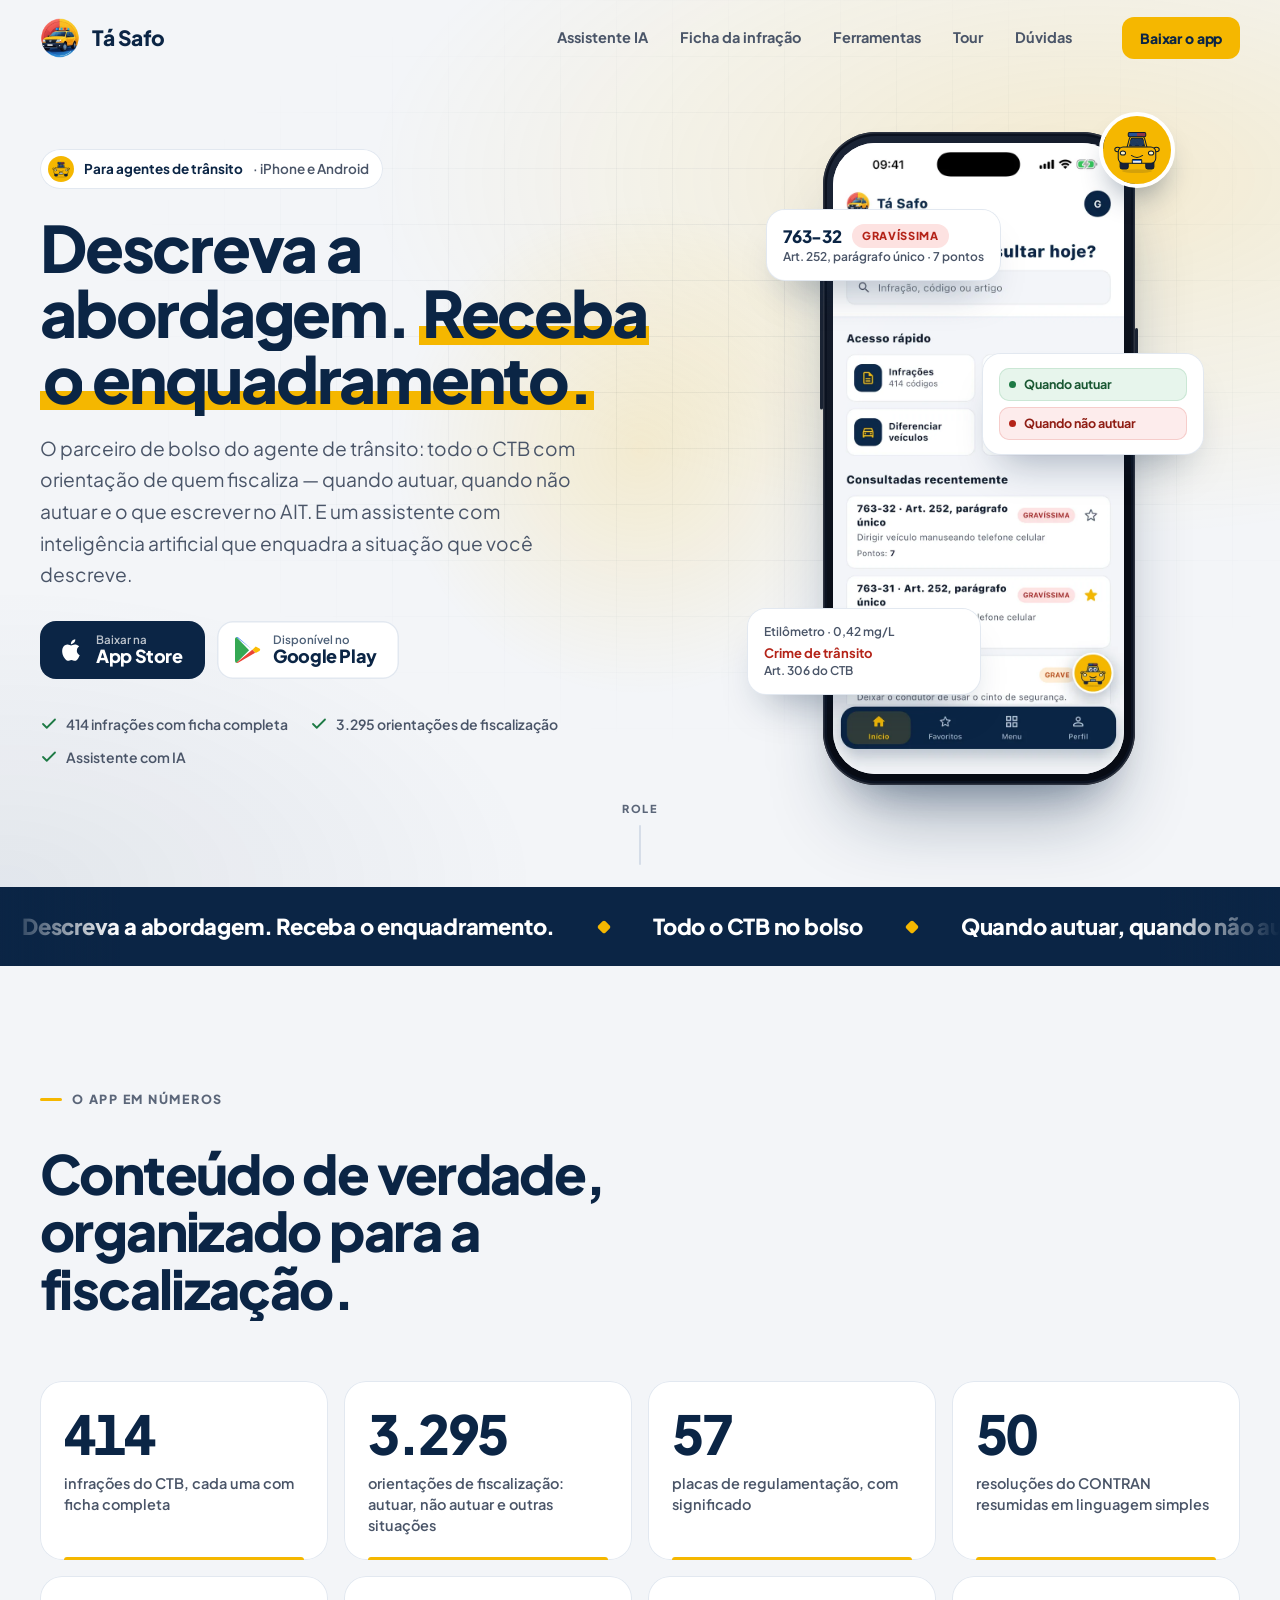
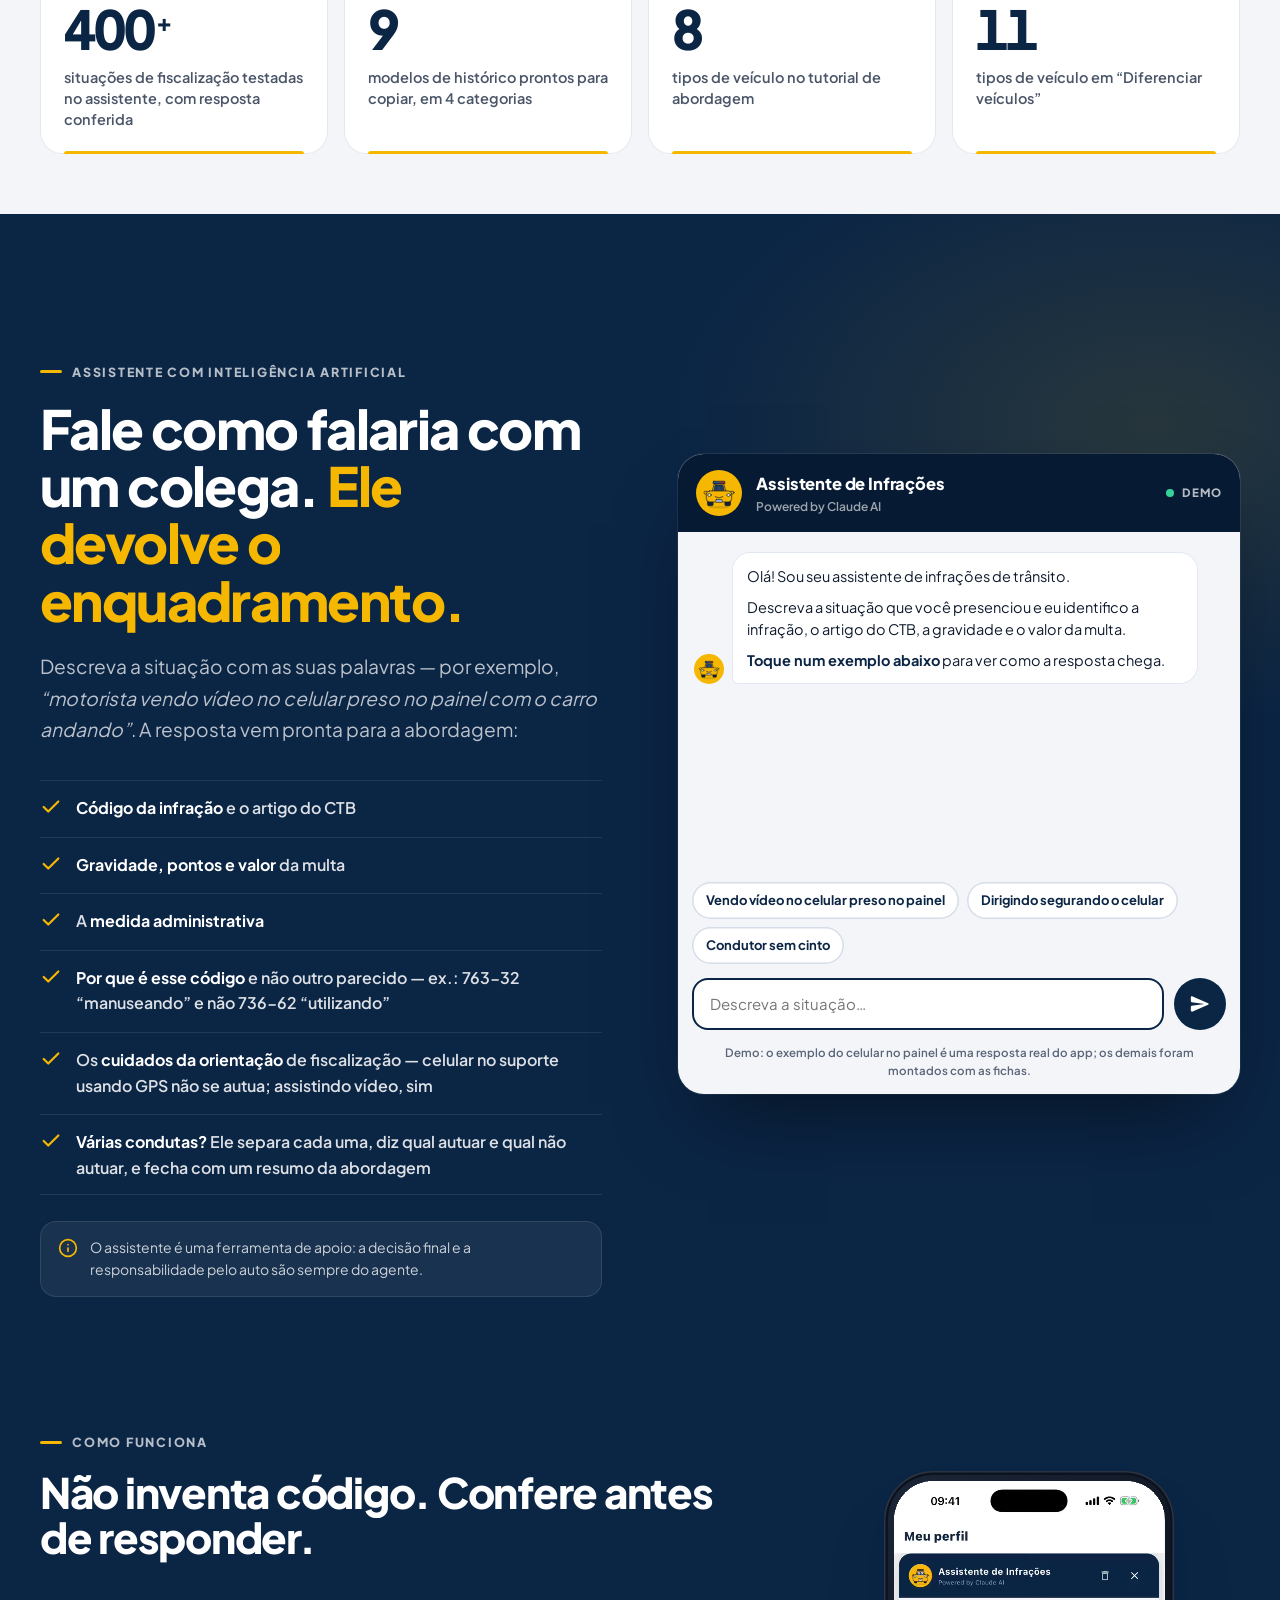
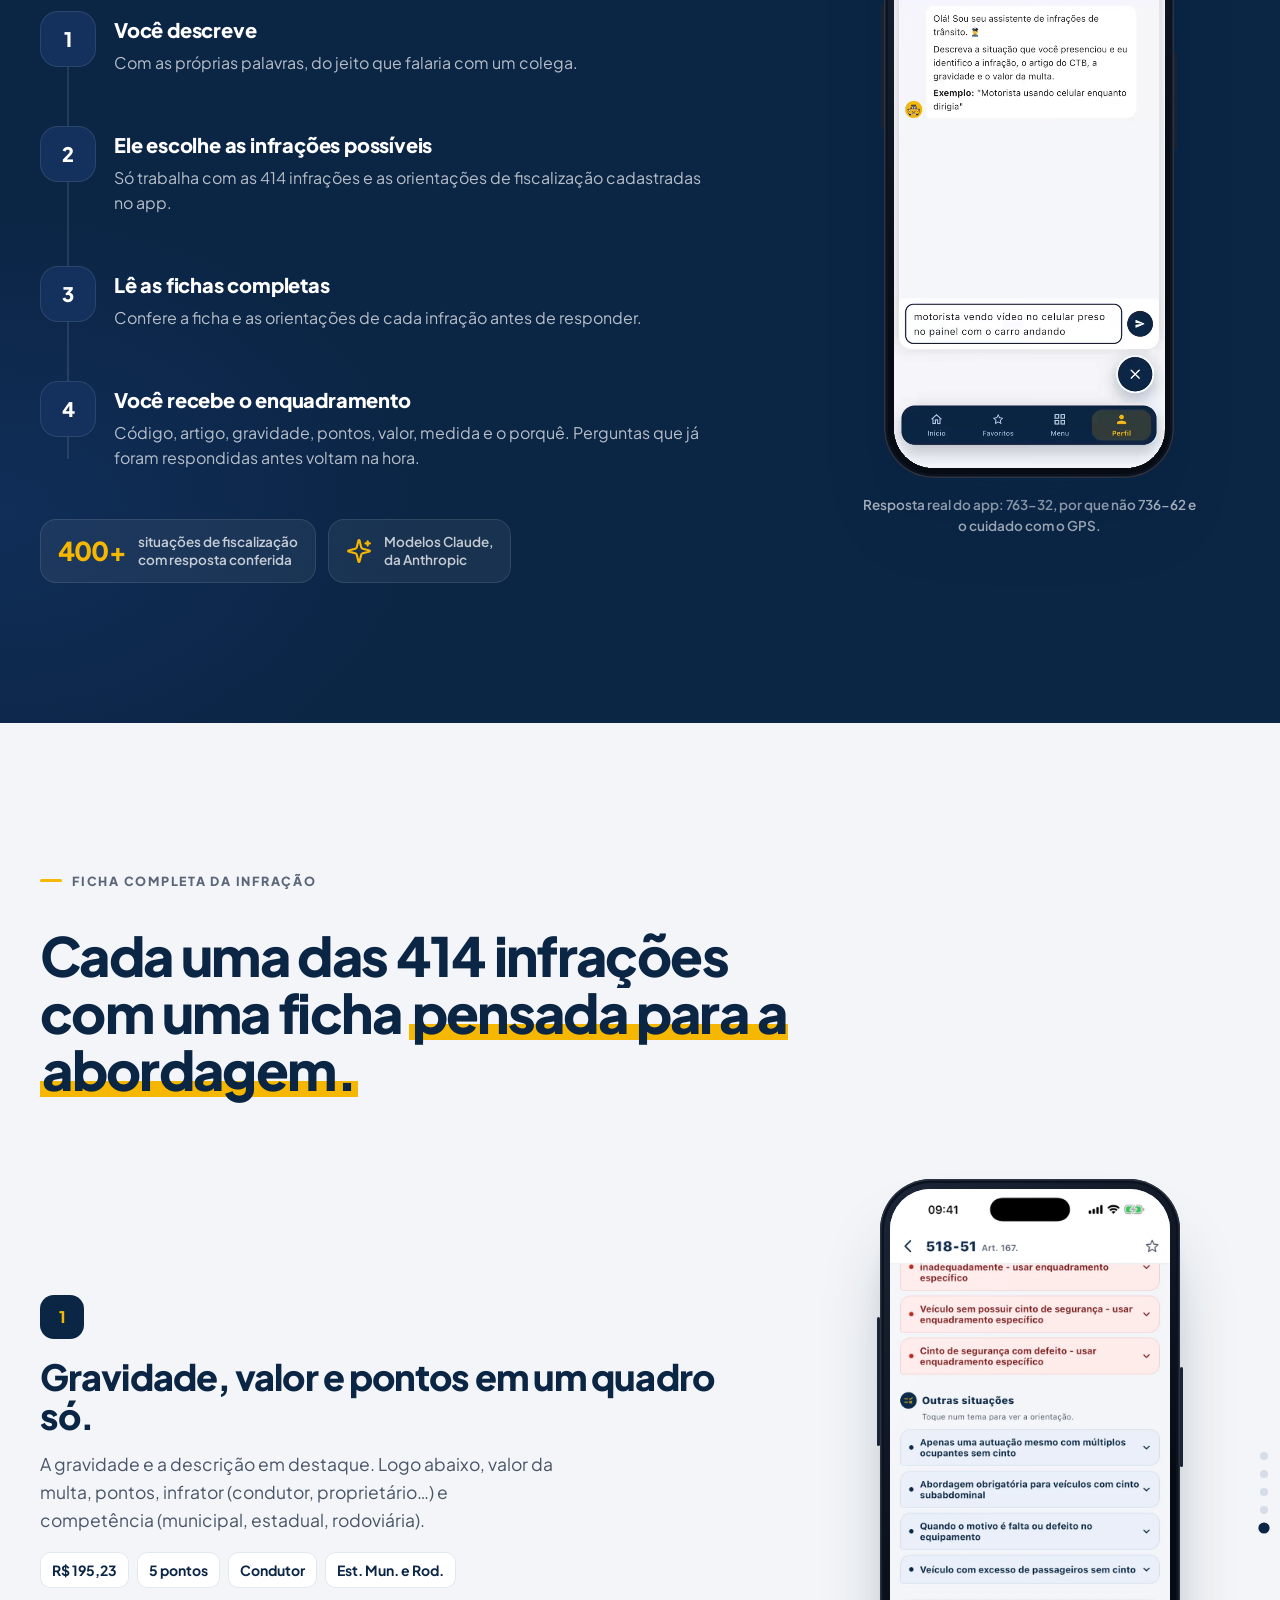
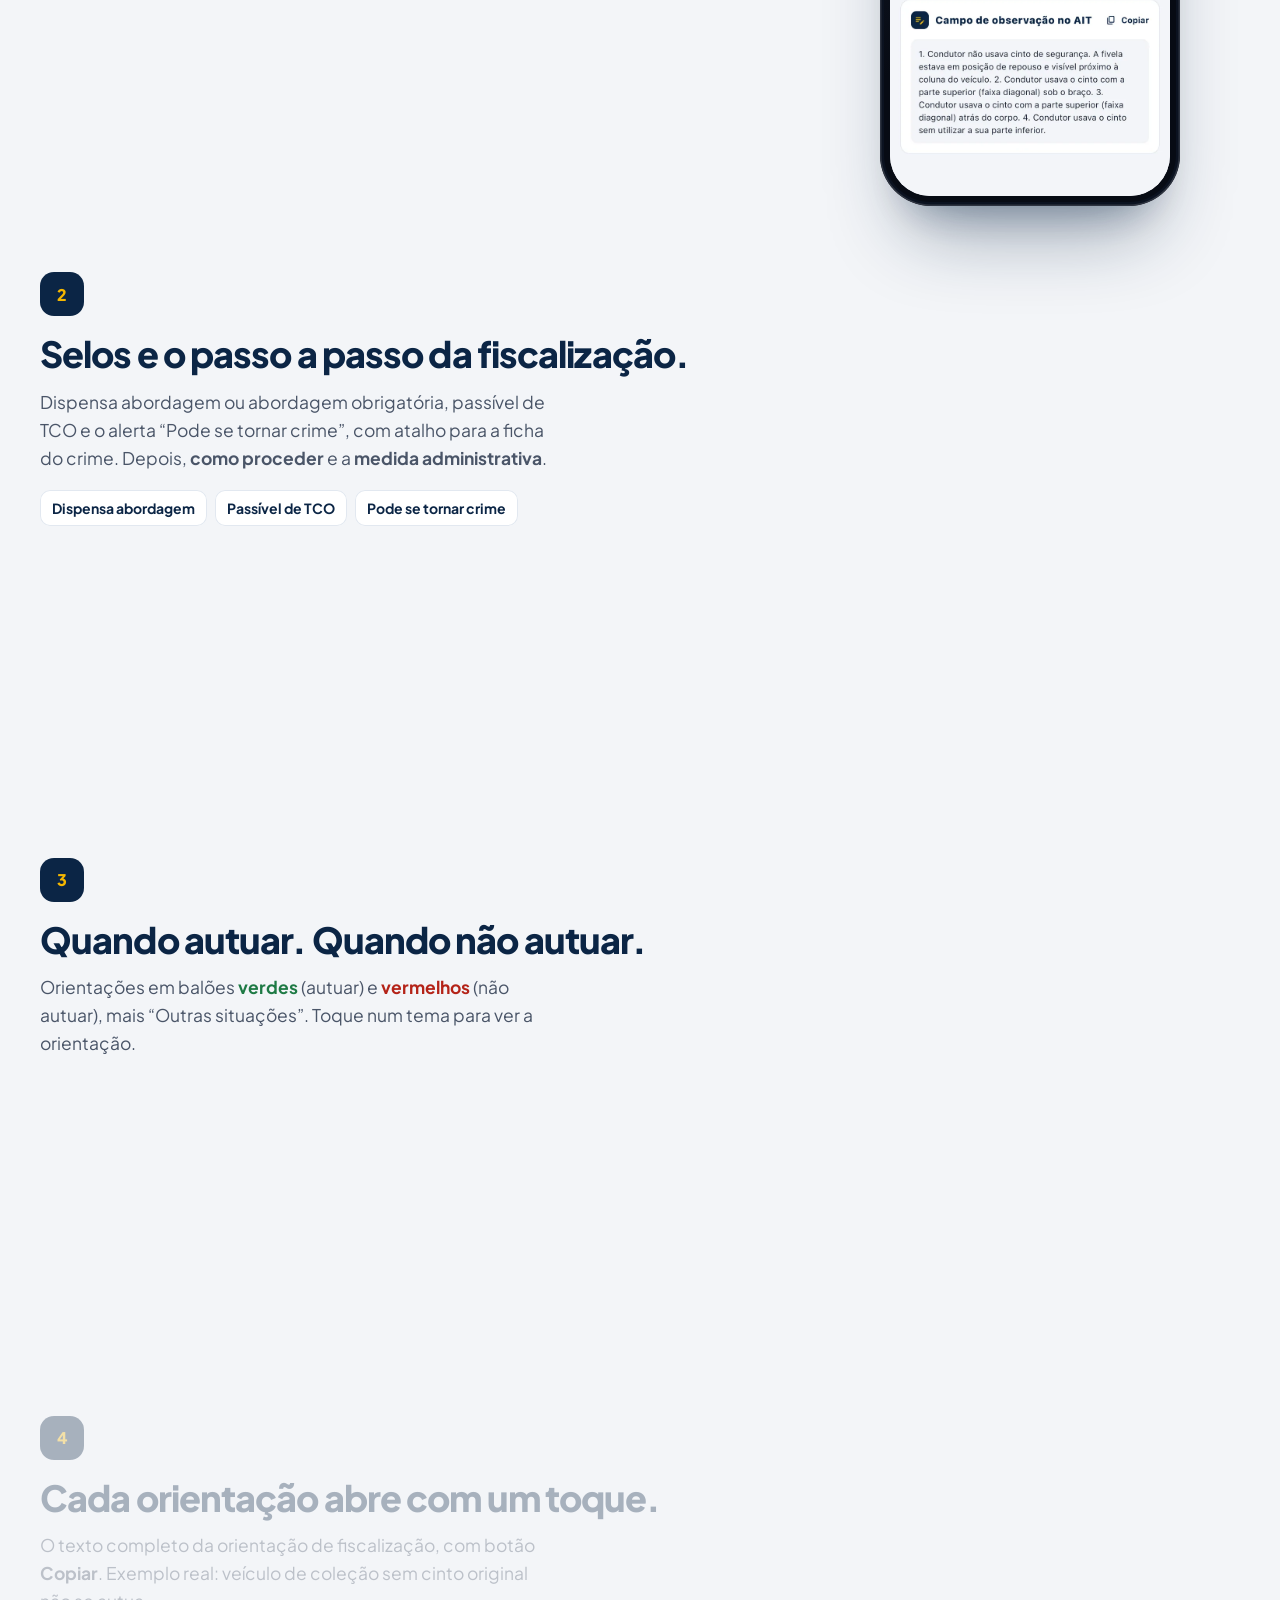
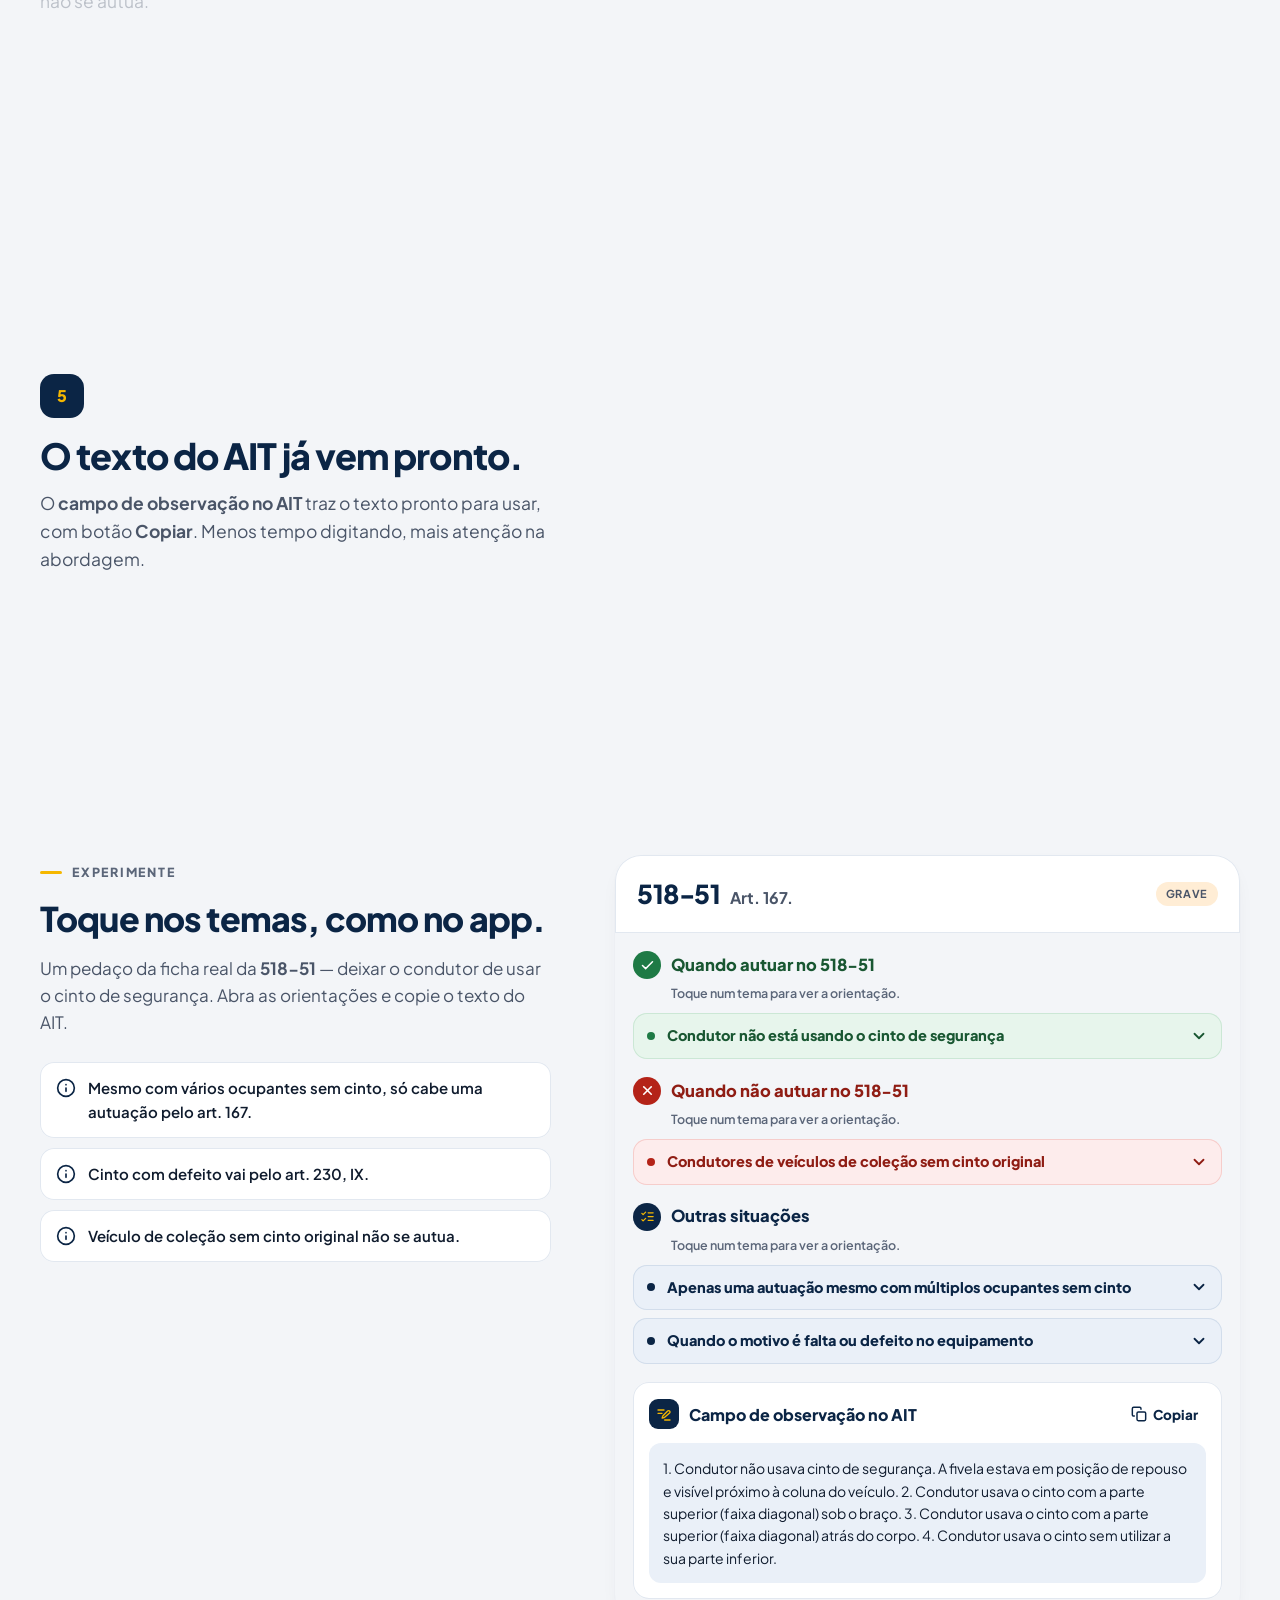
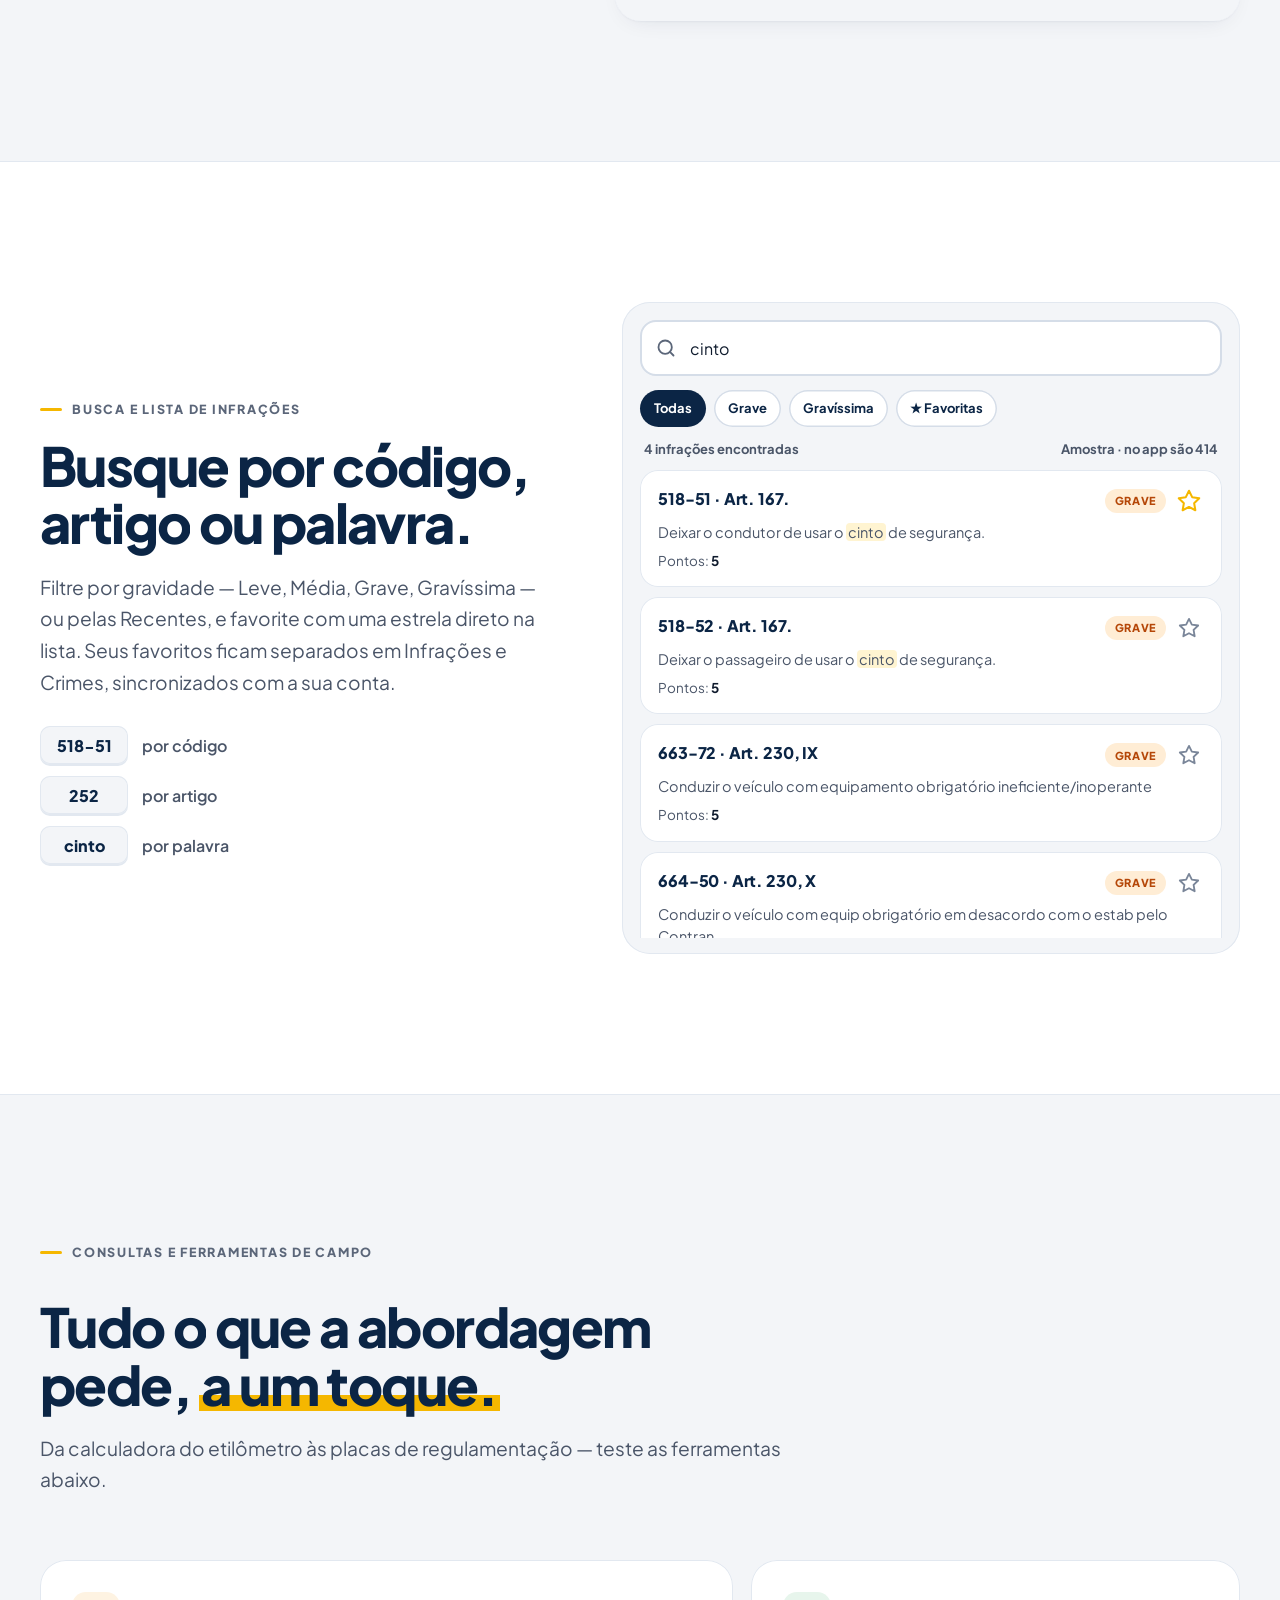
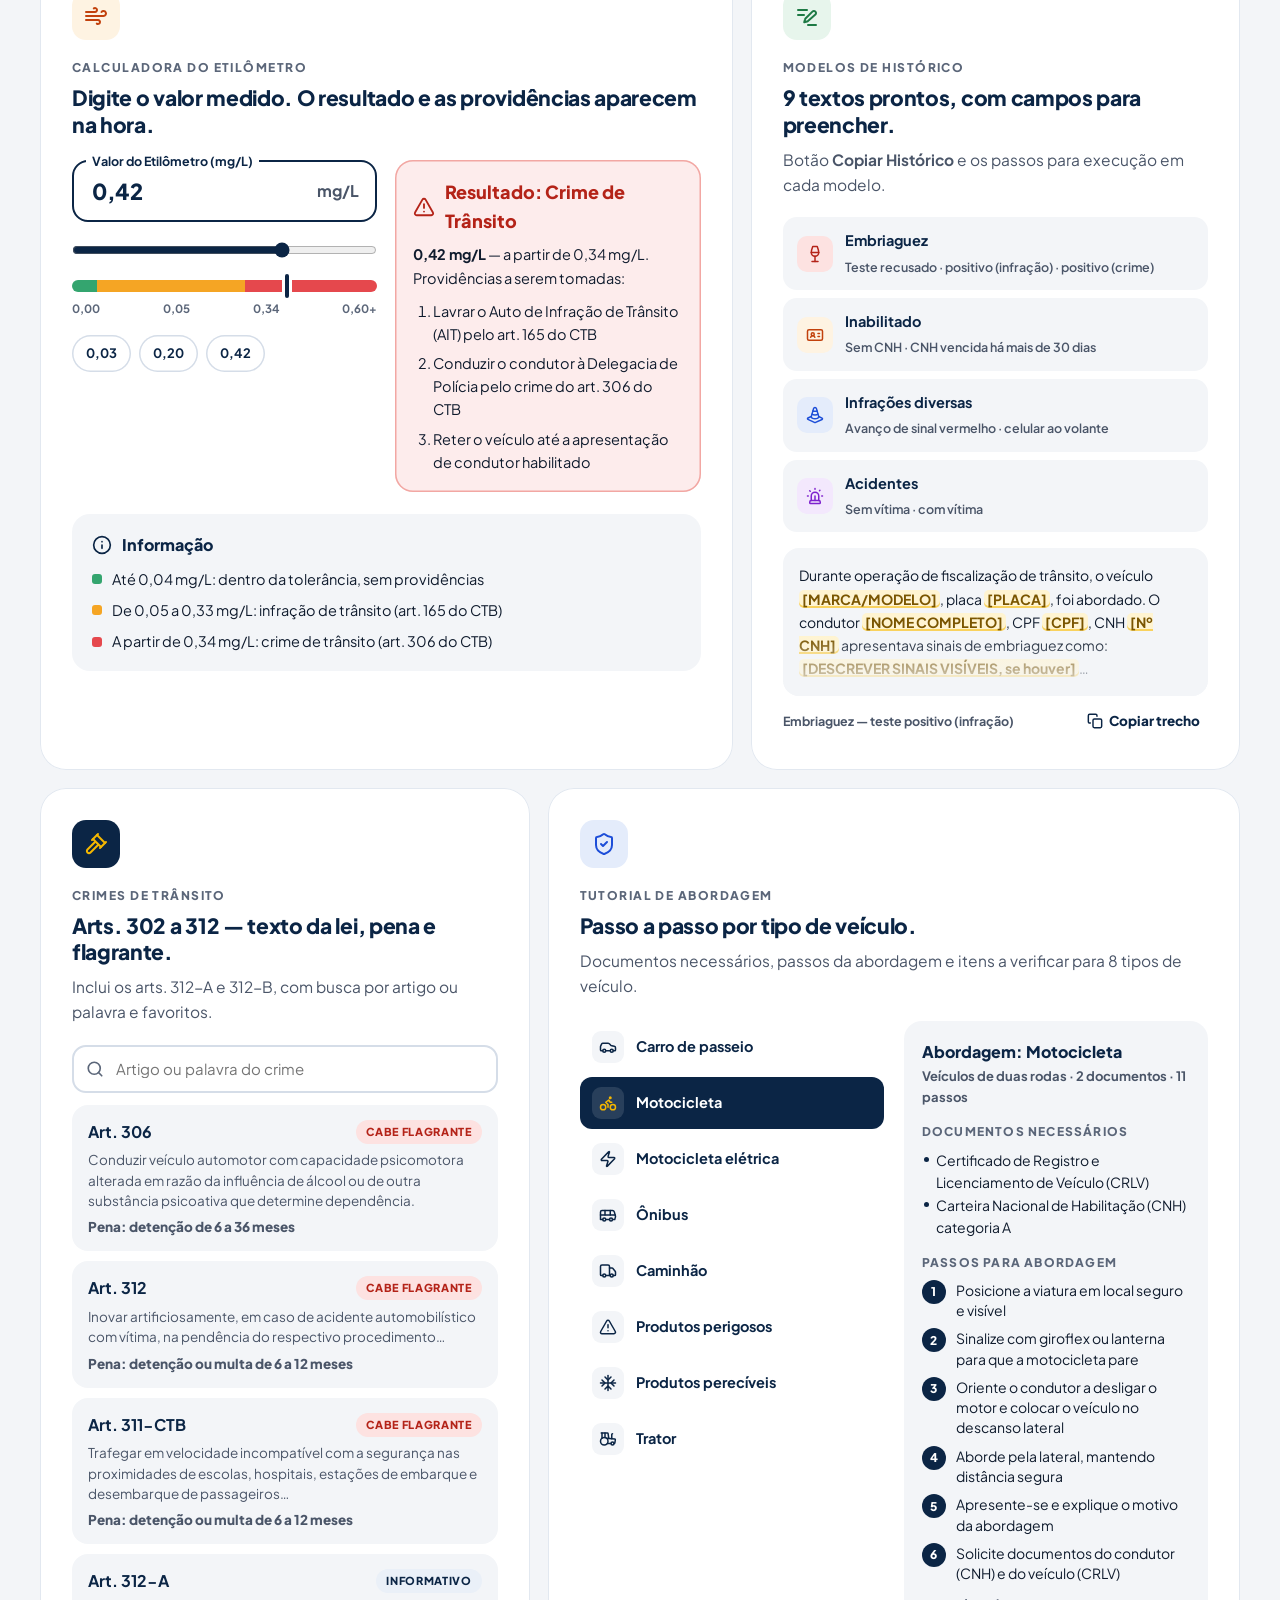
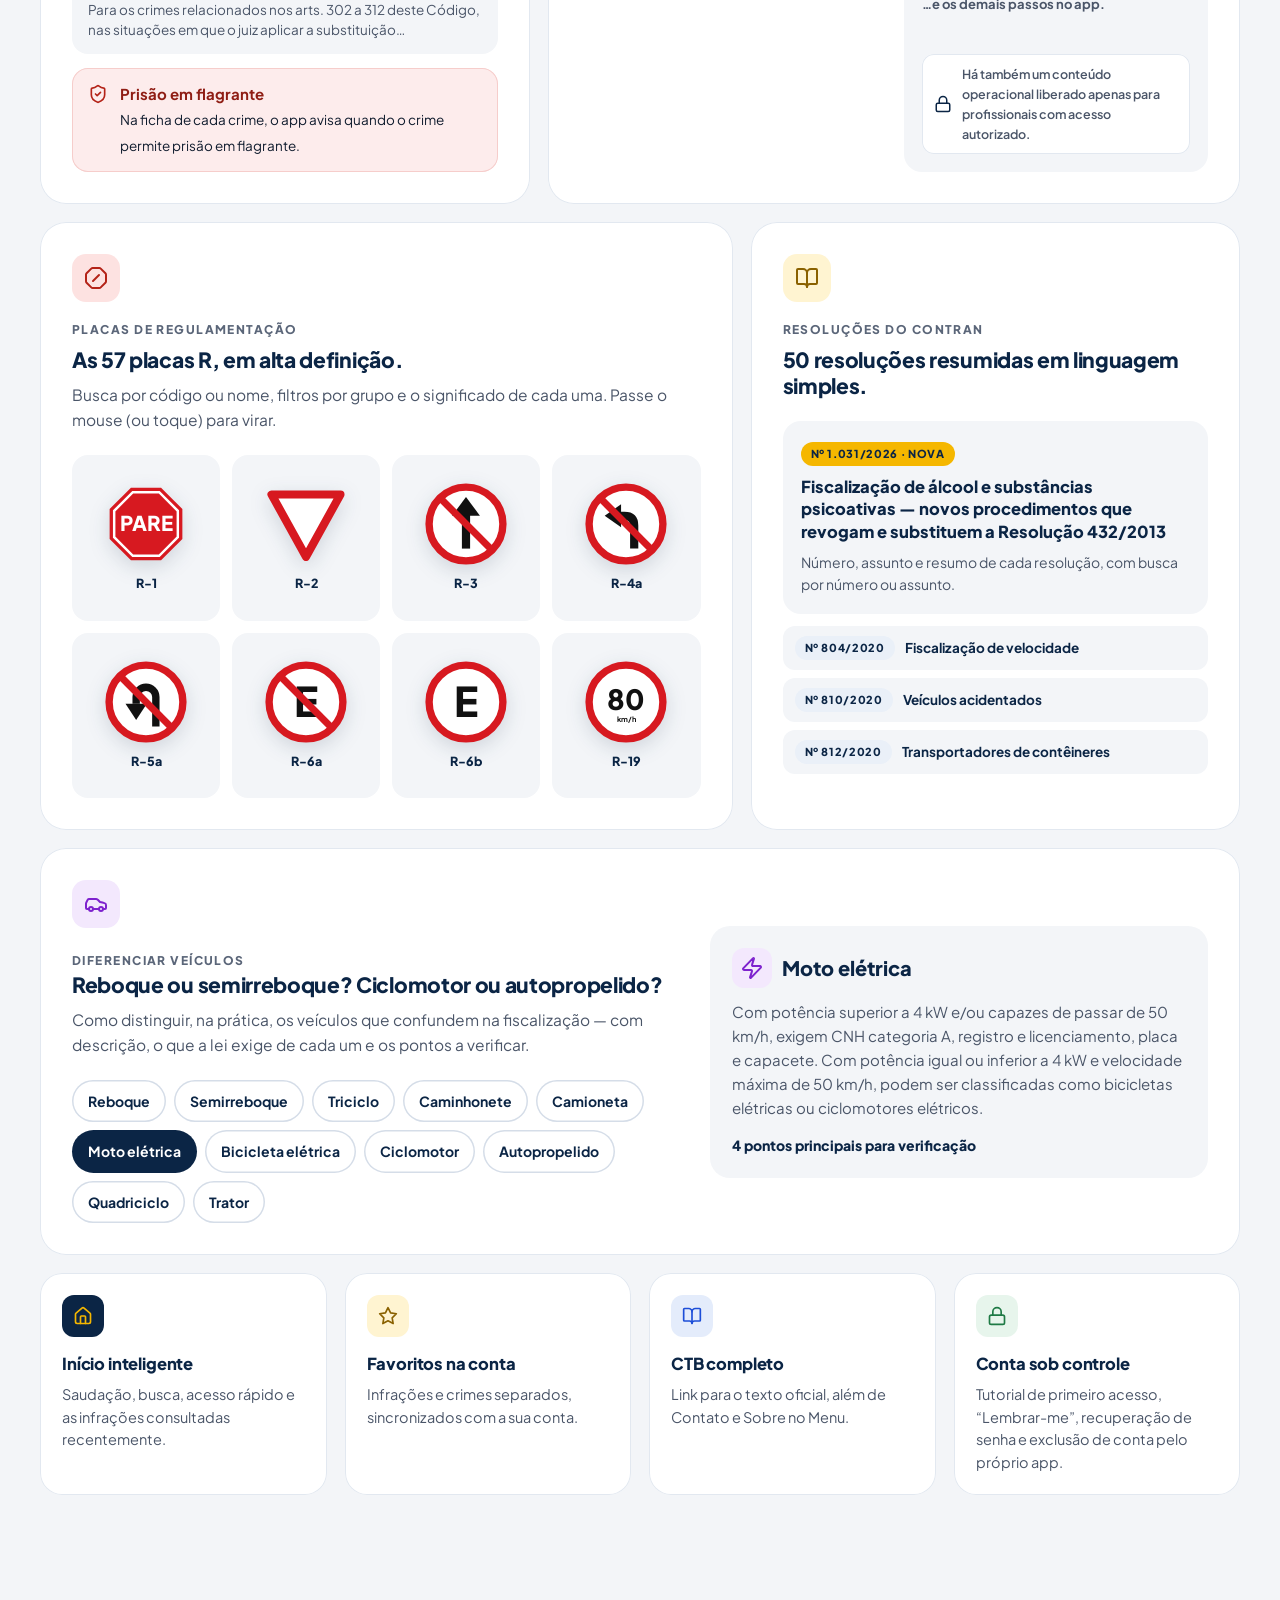
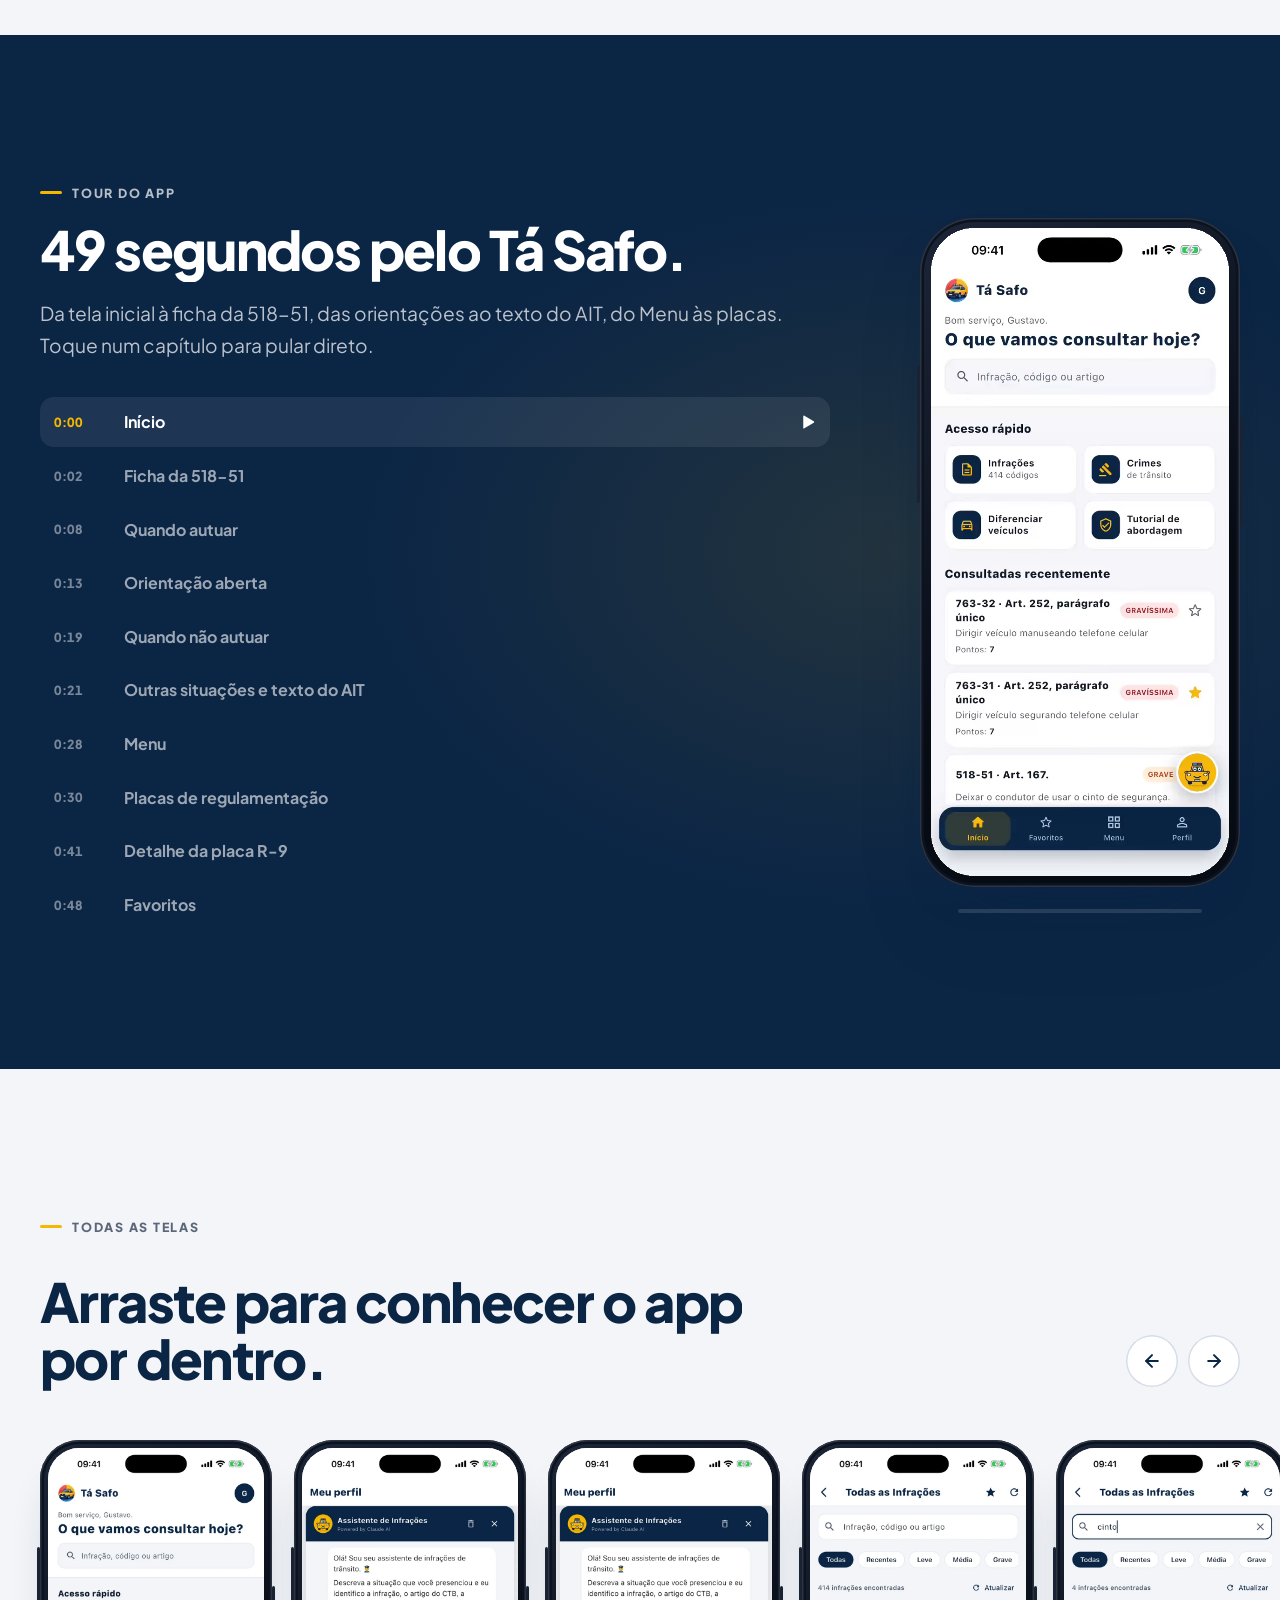
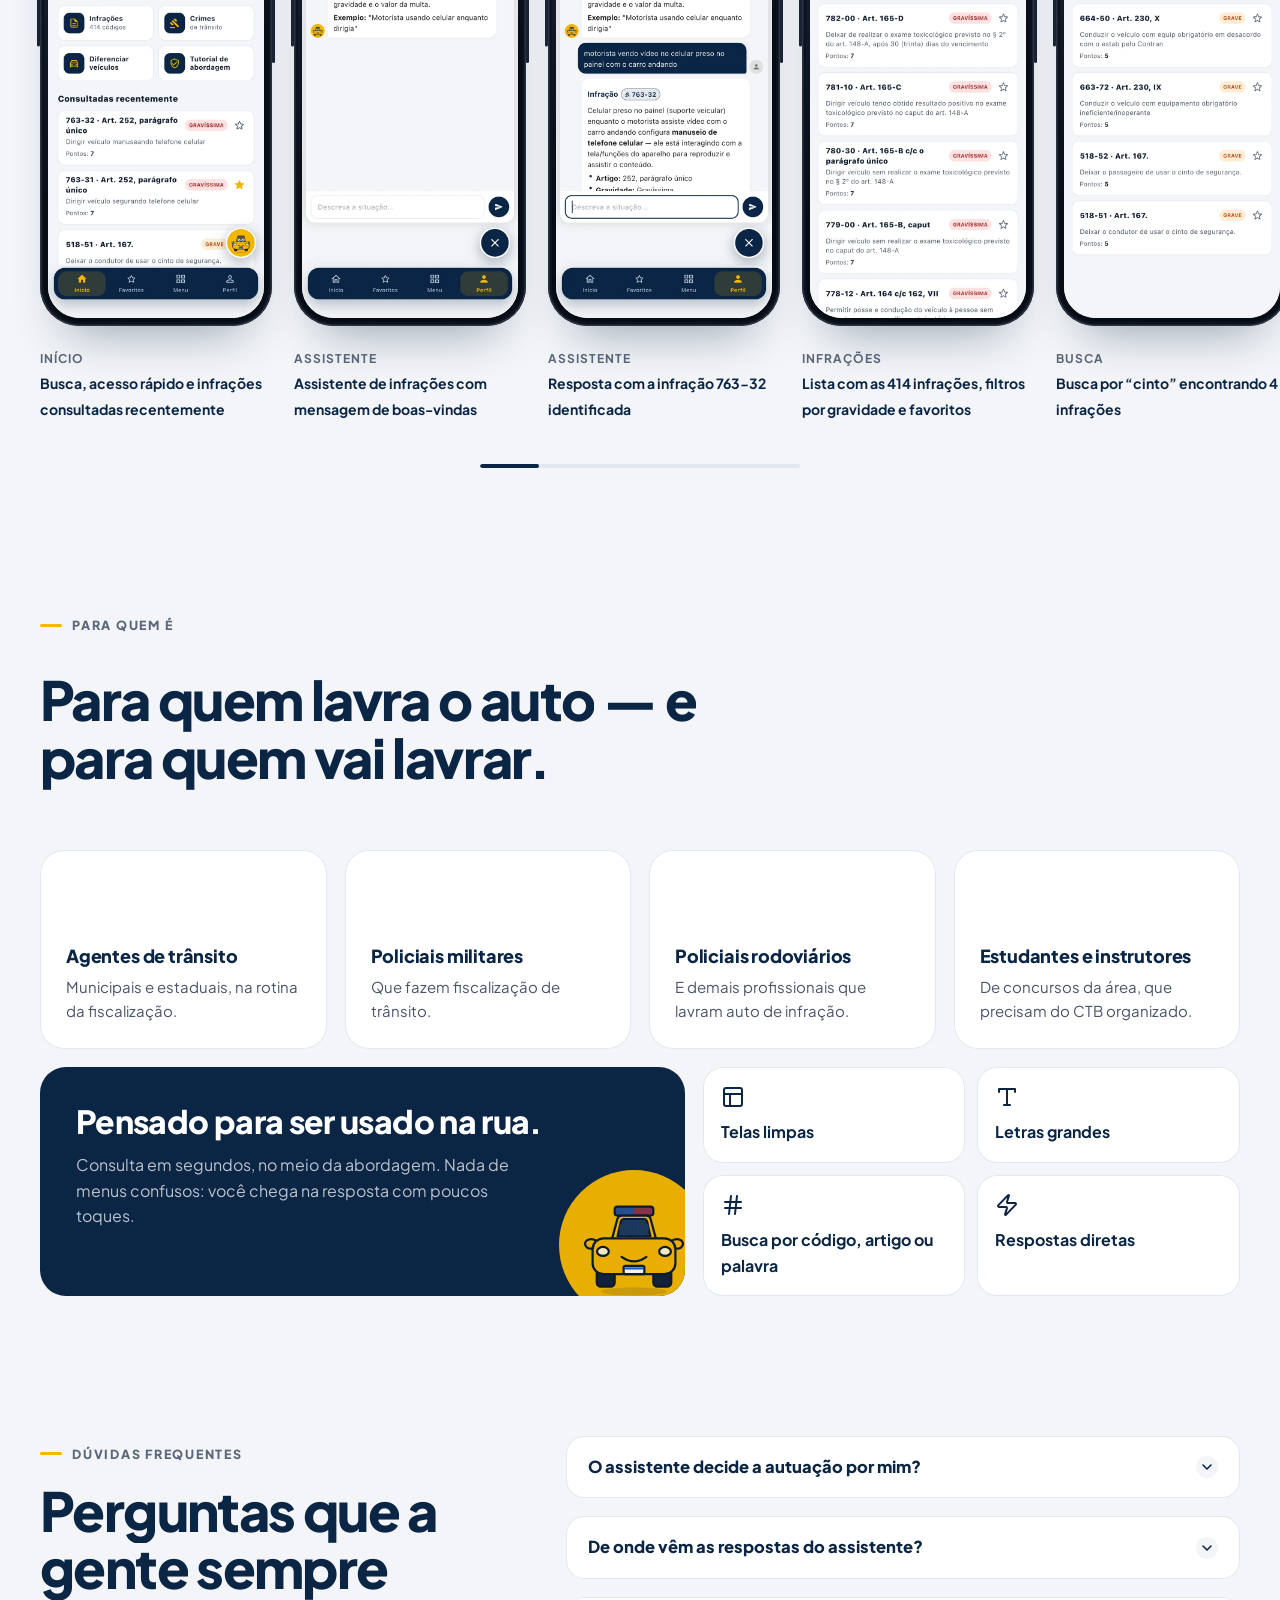
==== commit 73eec142: "Chat do assistente mais legível no celular, busca de crimes funcional e ajustes de acessibilidade Co" ====
--- a/index.html
+++ b/index.html
@@ -319,7 +319,7 @@
           <input class="chat__input" id="chatInput" type="text" placeholder="Descreva a situação…" maxlength="160" />
           <button class="chat__send" type="submit" aria-label="Enviar"><svg aria-hidden="true"><use href="#i-send"/></svg></button>
         </form>
-        <p class="chat__foot">Demonstração no site: o exemplo do celular no painel reproduz uma resposta real do assistente; os outros foram montados com as fichas do app. No Tá Safo, o assistente analisa qualquer situação.</p>
+        <p class="chat__foot">Demo: o exemplo do celular no painel é uma resposta real do app; os demais foram montados com as fichas.</p>
       </div>
     </div>
 
@@ -572,12 +572,12 @@
         <span class="tool__kicker">Crimes de trânsito</span>
         <h3 class="h-card" id="crime-title">Arts. 302 a 312 — texto da lei, pena e flagrante.</h3>
         <p class="tool__desc">Inclui os arts. 312-A e 312-B, com busca por artigo ou palavra e favoritos.</p>
-        <div class="crime-search" aria-hidden="true"><svg><use href="#i-search"/></svg>Artigo ou palavra do crime</div>
-        <div class="crime-list">
-          <div class="crime"><div class="crime__top"><strong>Art. 306</strong><span class="badge badge--crime">Cabe flagrante</span></div><p>Conduzir veículo automotor com capacidade psicomotora alterada em razão da influência de álcool ou de outra substância psicoativa que determine dependência.</p><p class="crime__pena">Pena: detenção de 6 a 36 meses</p></div>
-          <div class="crime"><div class="crime__top"><strong>Art. 312</strong><span class="badge badge--crime">Cabe flagrante</span></div><p>Inovar artificiosamente, em caso de acidente automobilístico com vítima, na pendência do respectivo procedimento…</p><p class="crime__pena">Pena: detenção ou multa de 6 a 12 meses</p></div>
-          <div class="crime"><div class="crime__top"><strong>Art. 311-CTB</strong><span class="badge badge--crime">Cabe flagrante</span></div><p>Trafegar em velocidade incompatível com a segurança nas proximidades de escolas, hospitais, estações de embarque e desembarque de passageiros…</p><p class="crime__pena">Pena: detenção ou multa de 6 a 12 meses</p></div>
-          <div class="crime"><div class="crime__top"><strong>Art. 312-A</strong><span class="badge badge--info">Informativo</span></div><p>Para os crimes relacionados nos arts. 302 a 312 deste Código, nas situações em que o juiz aplicar a substituição…</p></div>
+        <div class="crime-search"><svg aria-hidden="true"><use href="#i-search"/></svg><label class="sr-only" for="crimeInput">Buscar crime por artigo ou palavra</label><input id="crimeInput" type="search" placeholder="Artigo ou palavra do crime" autocomplete="off" /></div>
+        <div class="crime-list" id="crimeList">
+          <div class="crime" data-kw="embriaguez alcoolemia bafometro etilometro"><div class="crime__top"><strong>Art. 306</strong><span class="badge badge--crime">Cabe flagrante</span></div><p>Conduzir veículo automotor com capacidade psicomotora alterada em razão da influência de álcool ou de outra substância psicoativa que determine dependência.</p><p class="crime__pena">Pena: detenção de 6 a 36 meses</p></div>
+          <div class="crime" data-kw="fraude acidente"><div class="crime__top"><strong>Art. 312</strong><span class="badge badge--crime">Cabe flagrante</span></div><p>Inovar artificiosamente, em caso de acidente automobilístico com vítima, na pendência do respectivo procedimento…</p><p class="crime__pena">Pena: detenção ou multa de 6 a 12 meses</p></div>
+          <div class="crime" data-kw="velocidade escola hospital"><div class="crime__top"><strong>Art. 311-CTB</strong><span class="badge badge--crime">Cabe flagrante</span></div><p>Trafegar em velocidade incompatível com a segurança nas proximidades de escolas, hospitais, estações de embarque e desembarque de passageiros…</p><p class="crime__pena">Pena: detenção ou multa de 6 a 12 meses</p></div>
+          <div class="crime" data-kw="penas substituicao"><div class="crime__top"><strong>Art. 312-A</strong><span class="badge badge--info">Informativo</span></div><p>Para os crimes relacionados nos arts. 302 a 312 deste Código, nas situações em que o juiz aplicar a substituição…</p></div>
         </div>
         <div class="crime-flag"><svg aria-hidden="true"><use href="#i-shield"/></svg><div><strong>Prisão em flagrante</strong><span>Na ficha de cada crime, o app avisa quando o crime permite prisão em flagrante.</span></div></div>
       </article>
--- a/assets/css/site.css
+++ b/assets/css/site.css
@@ -329,6 +329,7 @@
   transition: transform .5s var(--ease-out), opacity .4s, box-shadow .3s;
   transform: translateY(140%); opacity: 0;
 }
+.fab:not(.is-visible) { visibility: hidden; transition: transform .5s var(--ease-out), opacity .4s, box-shadow .3s, visibility 0s .5s; }
 .fab.is-visible { transform: none; opacity: 1; }
 .fab:hover { box-shadow: 0 20px 40px -10px rgba(11, 37, 69, .55), 0 0 0 6px rgba(245, 183, 0, .25); }
 .fab .mascot { width: 100%; height: 100%; }
@@ -526,7 +527,7 @@
 .chat__live i { width: 8px; height: 8px; border-radius: 50%; background: #34D399; box-shadow: 0 0 0 0 rgba(52, 211, 153, .6); }
 @media (prefers-reduced-motion: no-preference) { .chat__live i { animation: live 2s infinite; } }
 @keyframes live { 70% { box-shadow: 0 0 0 8px rgba(52, 211, 153, 0); } 100% { box-shadow: 0 0 0 0 rgba(52, 211, 153, 0); } }
-.chat__body { flex: 1; overflow-y: auto; padding: 20px 16px 10px; display: flex; flex-direction: column; gap: 12px; scroll-behavior: smooth; overscroll-behavior: contain; }
+.chat__body { position: relative; flex: 1; min-height: 0; overflow-y: auto; padding: 20px 16px 10px; display: flex; flex-direction: column; gap: 12px; scroll-behavior: smooth; overscroll-behavior: contain; }
 .msg { display: flex; gap: 8px; align-items: flex-end; max-width: 100%; animation: msgIn .5s var(--ease-out) both; }
 @keyframes msgIn { from { opacity: 0; transform: translateY(10px); } }
 .msg .mascot { width: 30px; height: 30px; flex-shrink: 0; }
@@ -785,8 +786,11 @@
 
 /* crimes */
 .crime-list { display: grid; gap: 10px; margin-top: 20px; }
-.crime-search { display: flex; align-items: center; gap: 10px; margin-top: 20px; height: 48px; padding: 0 14px; border-radius: 14px; background: #fff; box-shadow: inset 0 0 0 1.5px var(--line); color: var(--muted-2); font-size: 14.5px; font-weight: 600; }
-.crime-search svg { width: 18px; height: 18px; }
+.crime-search { position: relative; margin-top: 20px; }
+.crime-search svg { position: absolute; left: 14px; top: 50%; transform: translateY(-50%); width: 18px; height: 18px; color: var(--muted-2); pointer-events: none; }
+.crime-search input { width: 100%; height: 48px; padding: 0 14px 0 42px; border-radius: 14px; border: 2px solid var(--line-2); background: #fff; font-size: 15px; color: var(--text); }
+.crime-search input:focus { outline: none; border-color: var(--navy); box-shadow: 0 0 0 4px rgba(245, 183, 0, .3); }
+.crime-empty { padding: 14px; text-align: center; color: var(--muted); font-size: 14px; font-weight: 600; }
 .crime-search + .crime-list { margin-top: 12px; }
 .crime-flag { display: flex; gap: 12px; align-items: flex-start; margin-top: auto; padding: 14px 16px; border-radius: 16px; background: var(--red-bg); box-shadow: inset 0 0 0 1px var(--red-line); }
 .crime-list + .crime-flag { margin-top: 14px; }
@@ -802,7 +806,7 @@
 .crime__pena { font-size: 12.5px; font-weight: 800; color: var(--navy); margin-top: 6px; }
 
 /* abordagem */
-.abord { display: grid; grid-template-columns: 1fr 1fr; gap: 20px; margin-top: 22px; }
+.abord { display: grid; grid-template-columns: 1fr 1fr; gap: 20px; margin-top: 22px; flex: 1; }
 .veh-list { display: grid; gap: 4px; align-content: start; }
 .veh {
   display: flex; align-items: center; gap: 12px; padding: 10px 12px; border-radius: 12px; border: 0; background: transparent; text-align: left; width: 100%;
@@ -814,7 +818,7 @@
 .veh__ic { width: 32px; height: 32px; border-radius: 9px; display: grid; place-items: center; background: var(--bg); color: var(--navy); flex-shrink: 0; transition: background .2s, color .2s; }
 .veh__ic svg { width: 18px; height: 18px; }
 .veh small { margin-left: auto; font-size: 11.5px; font-weight: 700; opacity: .65; }
-.abord__panel { background: var(--bg); border-radius: 18px; padding: 18px; }
+.abord__panel { background: var(--bg); border-radius: 18px; padding: 18px; display: flex; flex-direction: column; }
 .abord__panel h4 { font-size: 16px; font-weight: 800; color: var(--navy); }
 .abord__panel h5 { margin: 14px 0 8px; font-size: 12px; letter-spacing: .1em; text-transform: uppercase; color: var(--muted-2); font-weight: 800; }
 .abord__docs li { font-size: 14px; padding-left: 14px; position: relative; }
@@ -822,7 +826,8 @@
 .abord__steps { display: grid; gap: 8px; counter-reset: s; padding: 0; margin: 0; list-style: none; }
 .abord__steps li { display: flex; gap: 10px; font-size: 14px; line-height: 1.45; counter-increment: s; animation: msgIn .4s var(--ease-out) both; animation-delay: calc(var(--i) * 45ms); }
 .abord__steps li::before { content: counter(s); width: 24px; height: 24px; border-radius: 50%; background: var(--navy); color: #fff; font-size: 12px; font-weight: 800; display: grid; place-items: center; flex-shrink: 0; }
-.abord__lock { display: flex; gap: 10px; align-items: center; margin-top: 14px; padding: 10px 12px; border-radius: 12px; background: #fff; box-shadow: inset 0 0 0 1px var(--line); font-size: 12.5px; font-weight: 600; color: var(--muted); }
+.abord__panel > :nth-last-child(2) { margin-bottom: 14px; }
+.abord__lock { display: flex; gap: 10px; align-items: center; margin-top: auto; padding: 10px 12px; border-radius: 12px; background: #fff; box-shadow: inset 0 0 0 1px var(--line); font-size: 12.5px; font-weight: 600; color: var(--muted); }
 .abord__lock svg { width: 18px; height: 18px; flex-shrink: 0; color: var(--navy); }
 
 /* placas */
@@ -1059,7 +1064,14 @@
   .footer__top { grid-template-columns: 1fr 1fr; }
   .tour .phone { --pw: min(290px, 76vw); }
   .video-phone .phone { --pw: min(270px, 72vw); }
-  .chat { height: 600px; min-height: 0; border-radius: 22px; }
+  .chat { height: 680px; height: min(680px, 88svh); min-height: 520px; border-radius: 22px; }
+  .chat__chips { flex-wrap: nowrap; overflow-x: auto; scrollbar-width: none; padding-bottom: 6px; }
+  .chat__chips::-webkit-scrollbar { display: none; }
+  .chat__head { padding: 12px 14px; }
+  .chat__head .mascot { width: 40px; height: 40px; }
+  .chat__title { font-size: 15.5px; }
+  .chat__live { display: none; }
+  .chat__foot { font-size: 11px; padding-bottom: 12px; }
   .msg__bubble { max-width: 92%; font-size: 14px; }
   .shot, .shot .phone { width: 200px; --pw: 200px; }
   .gallery__nav { display: none; }
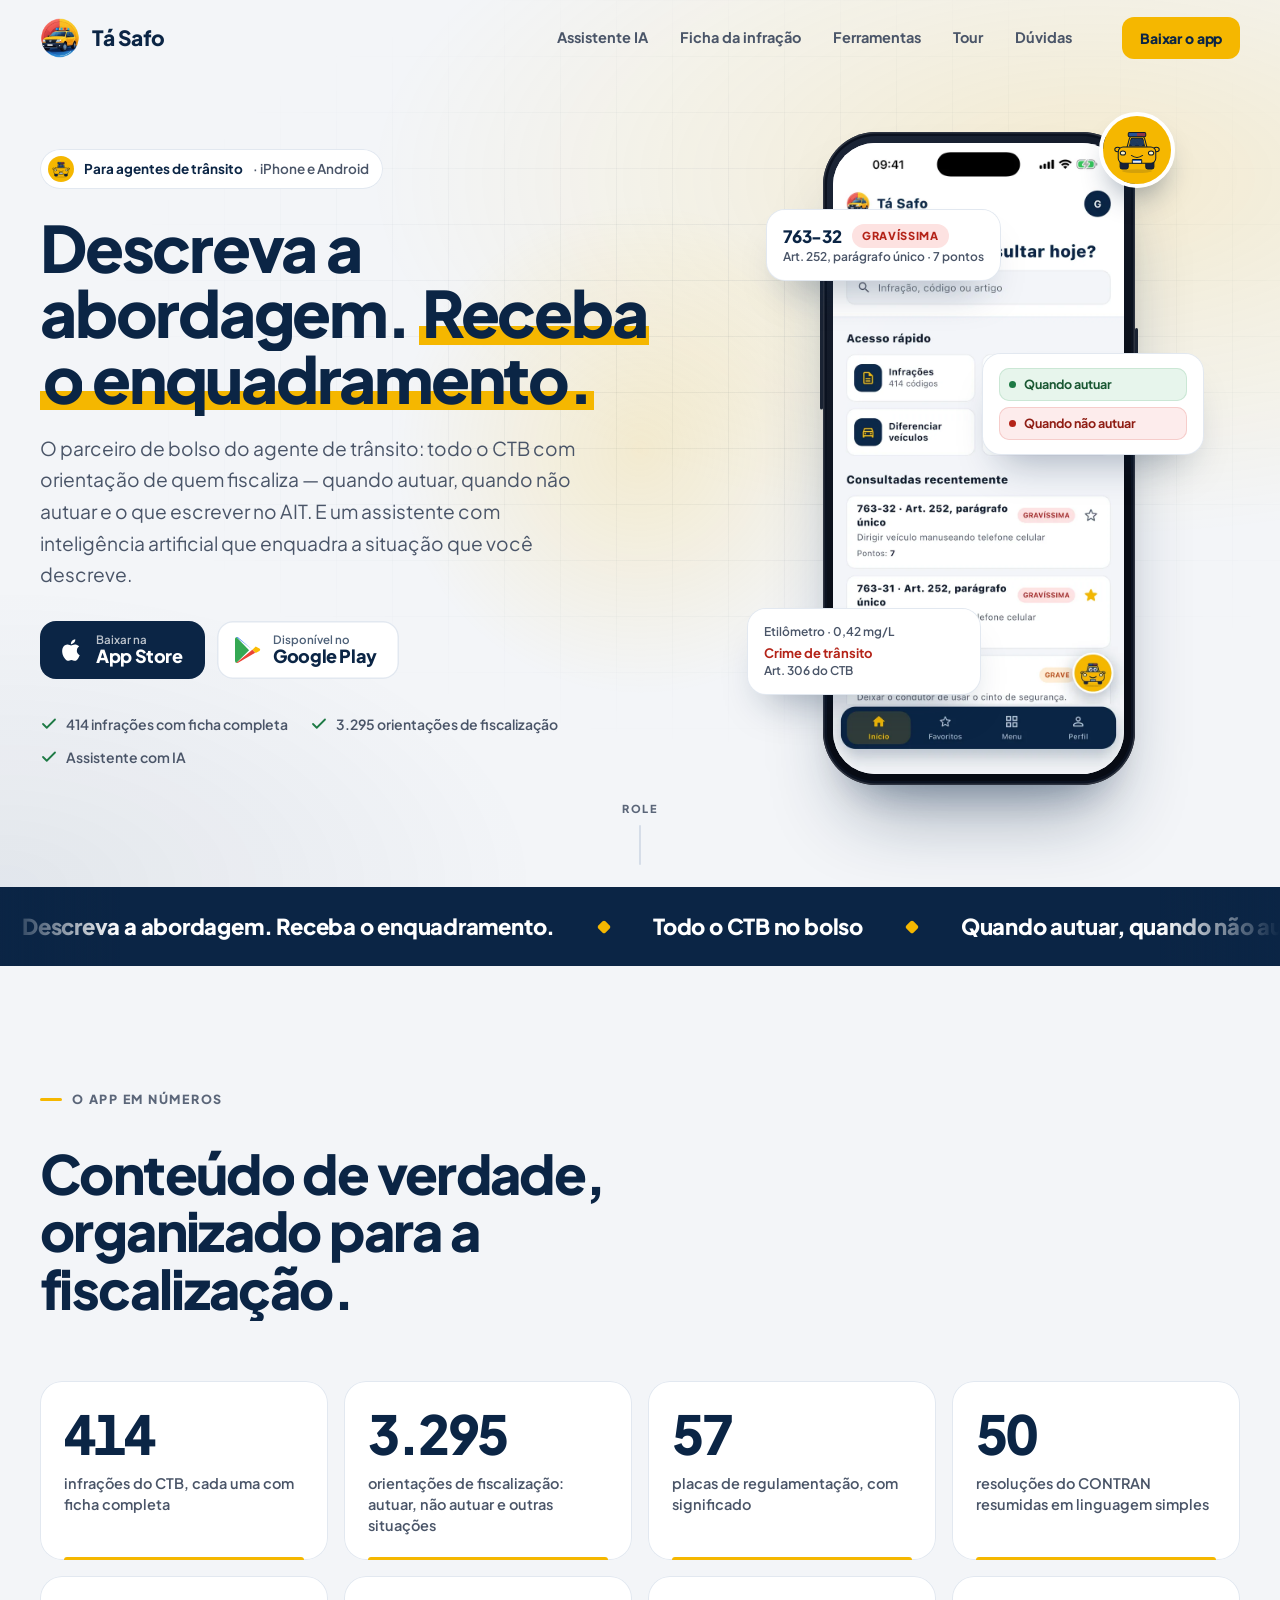
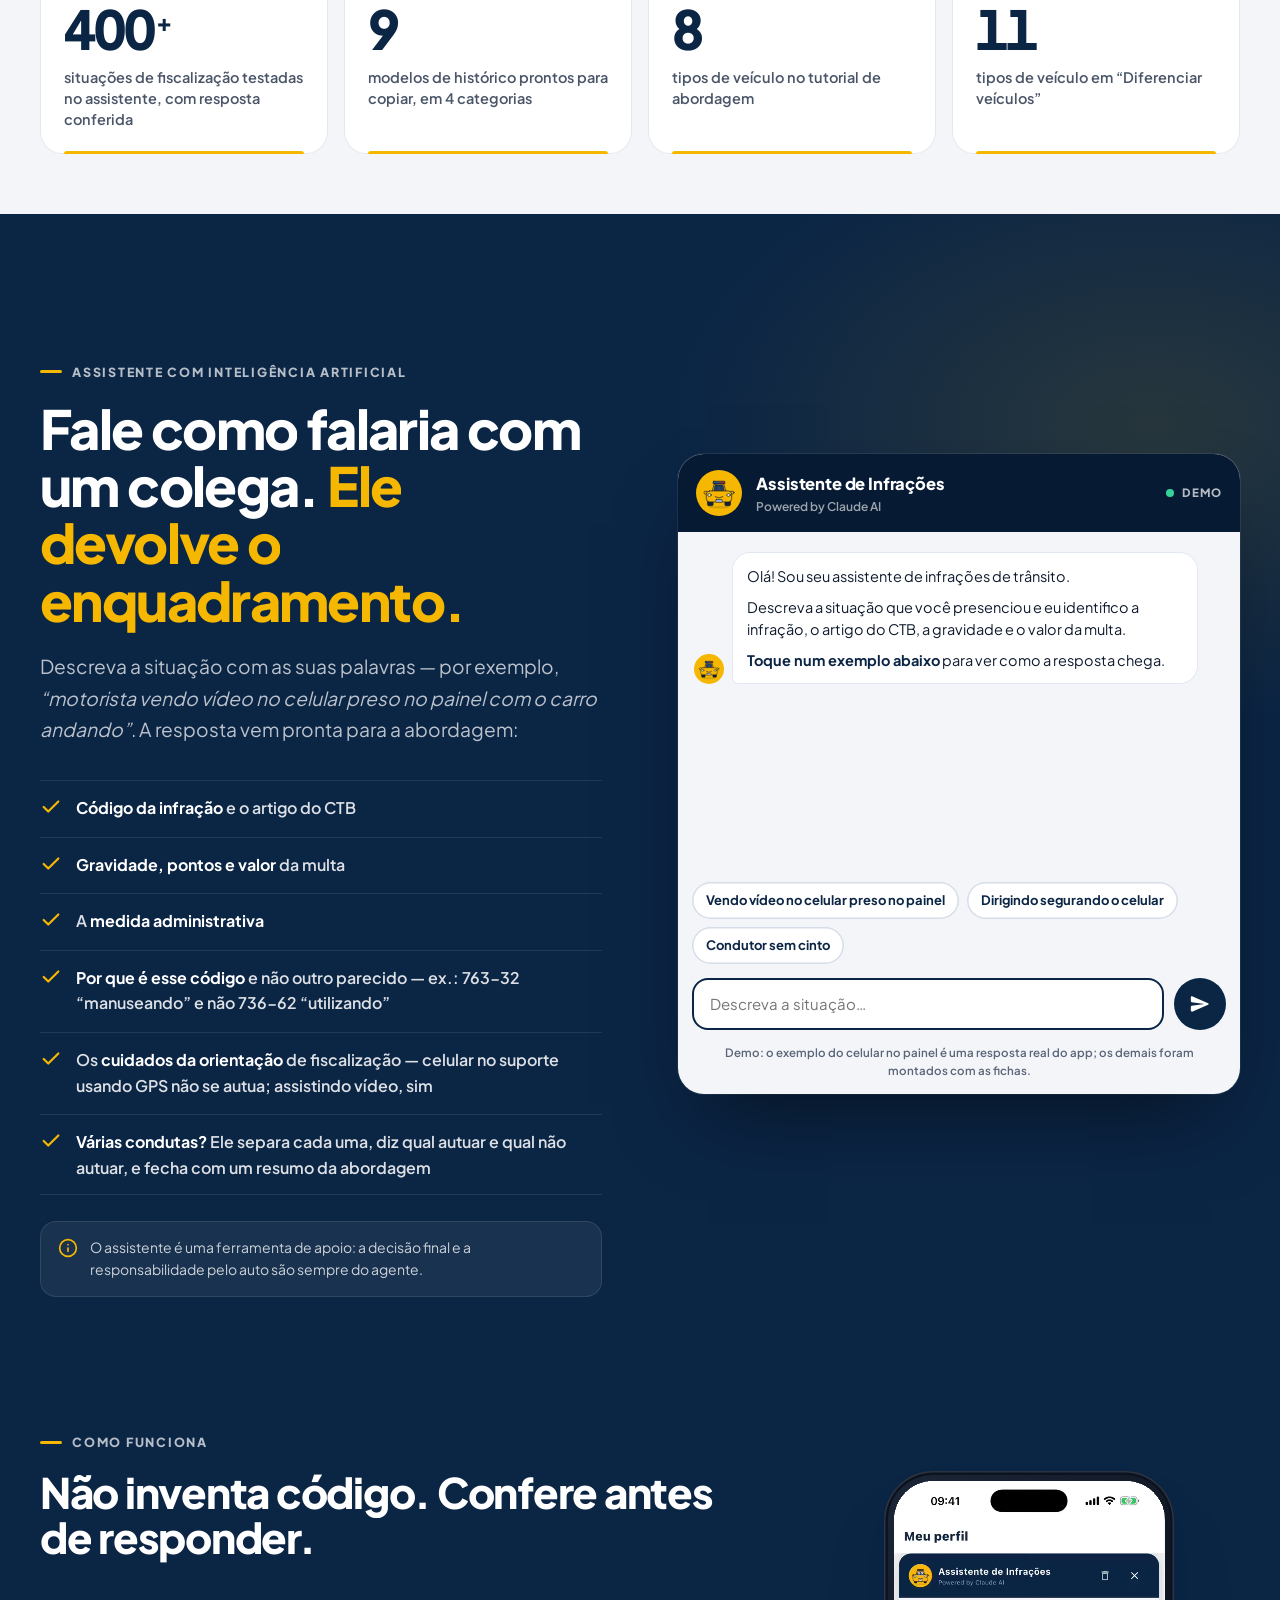
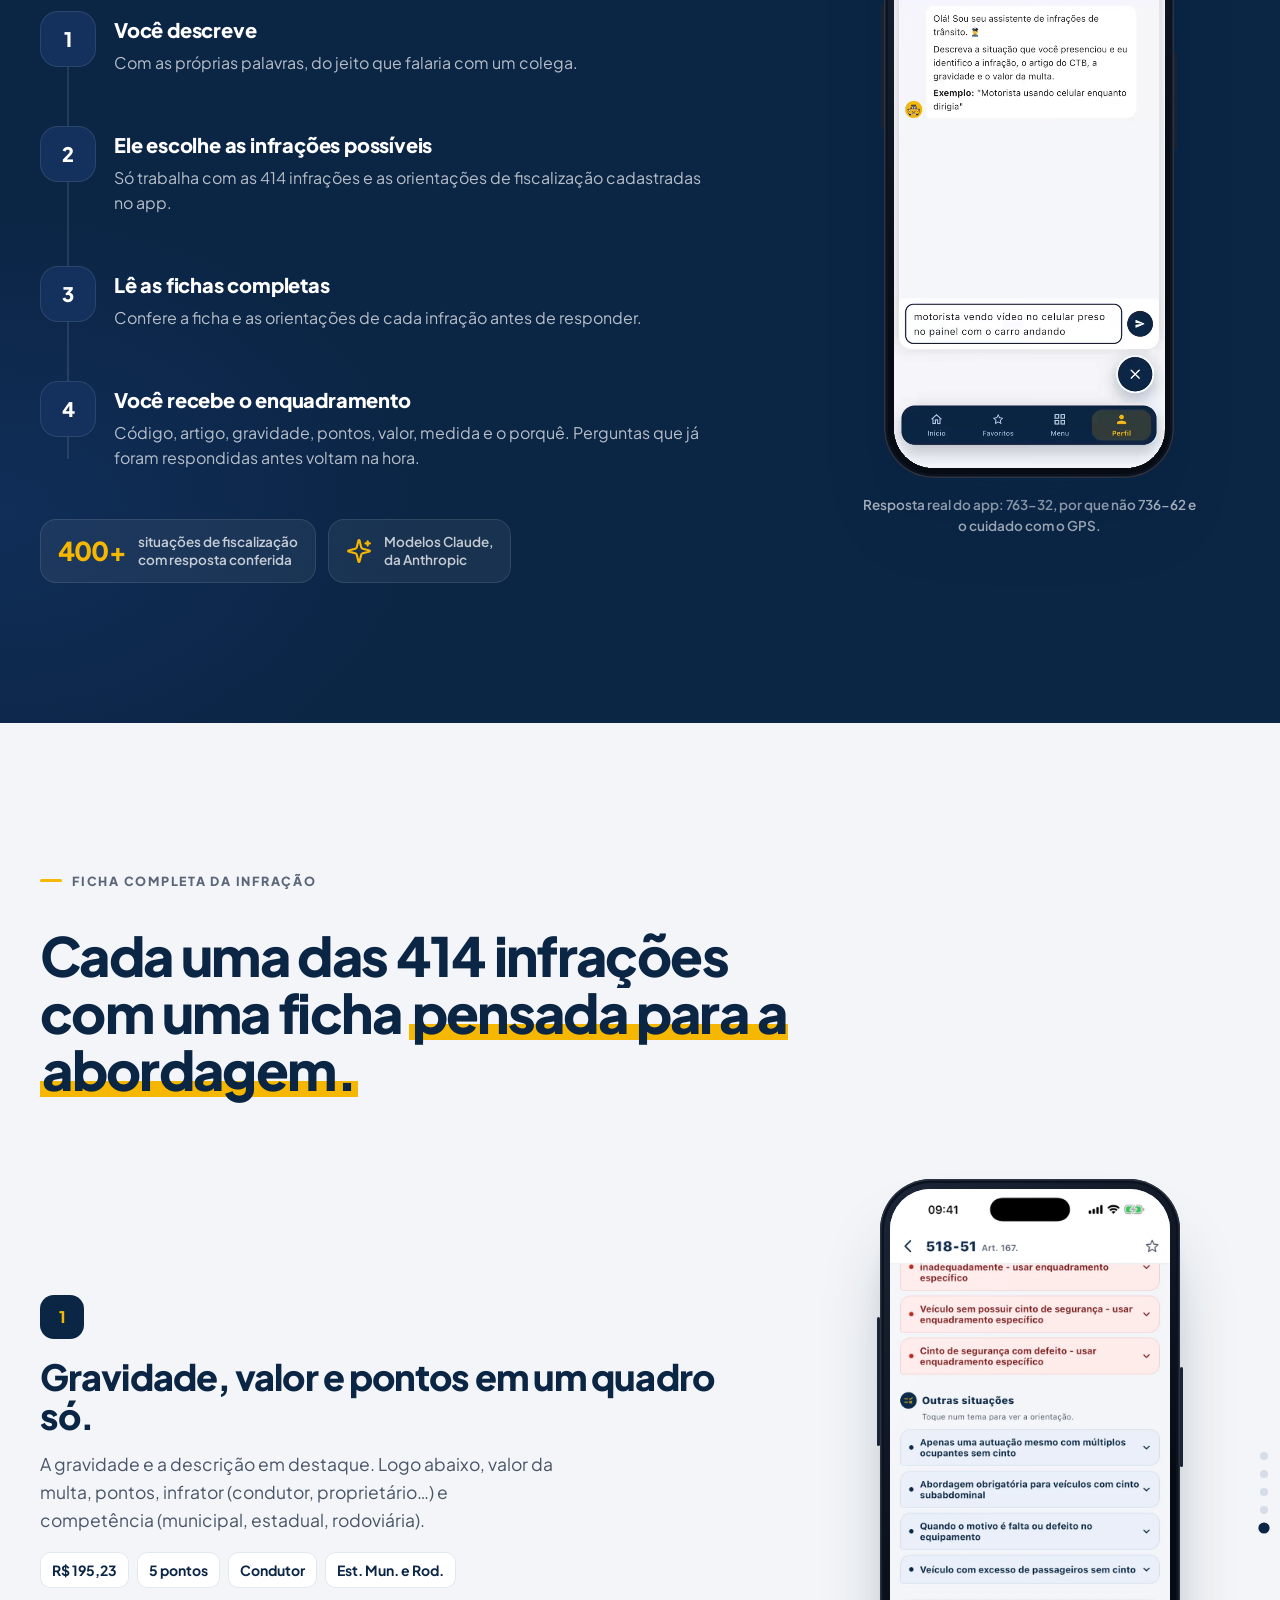
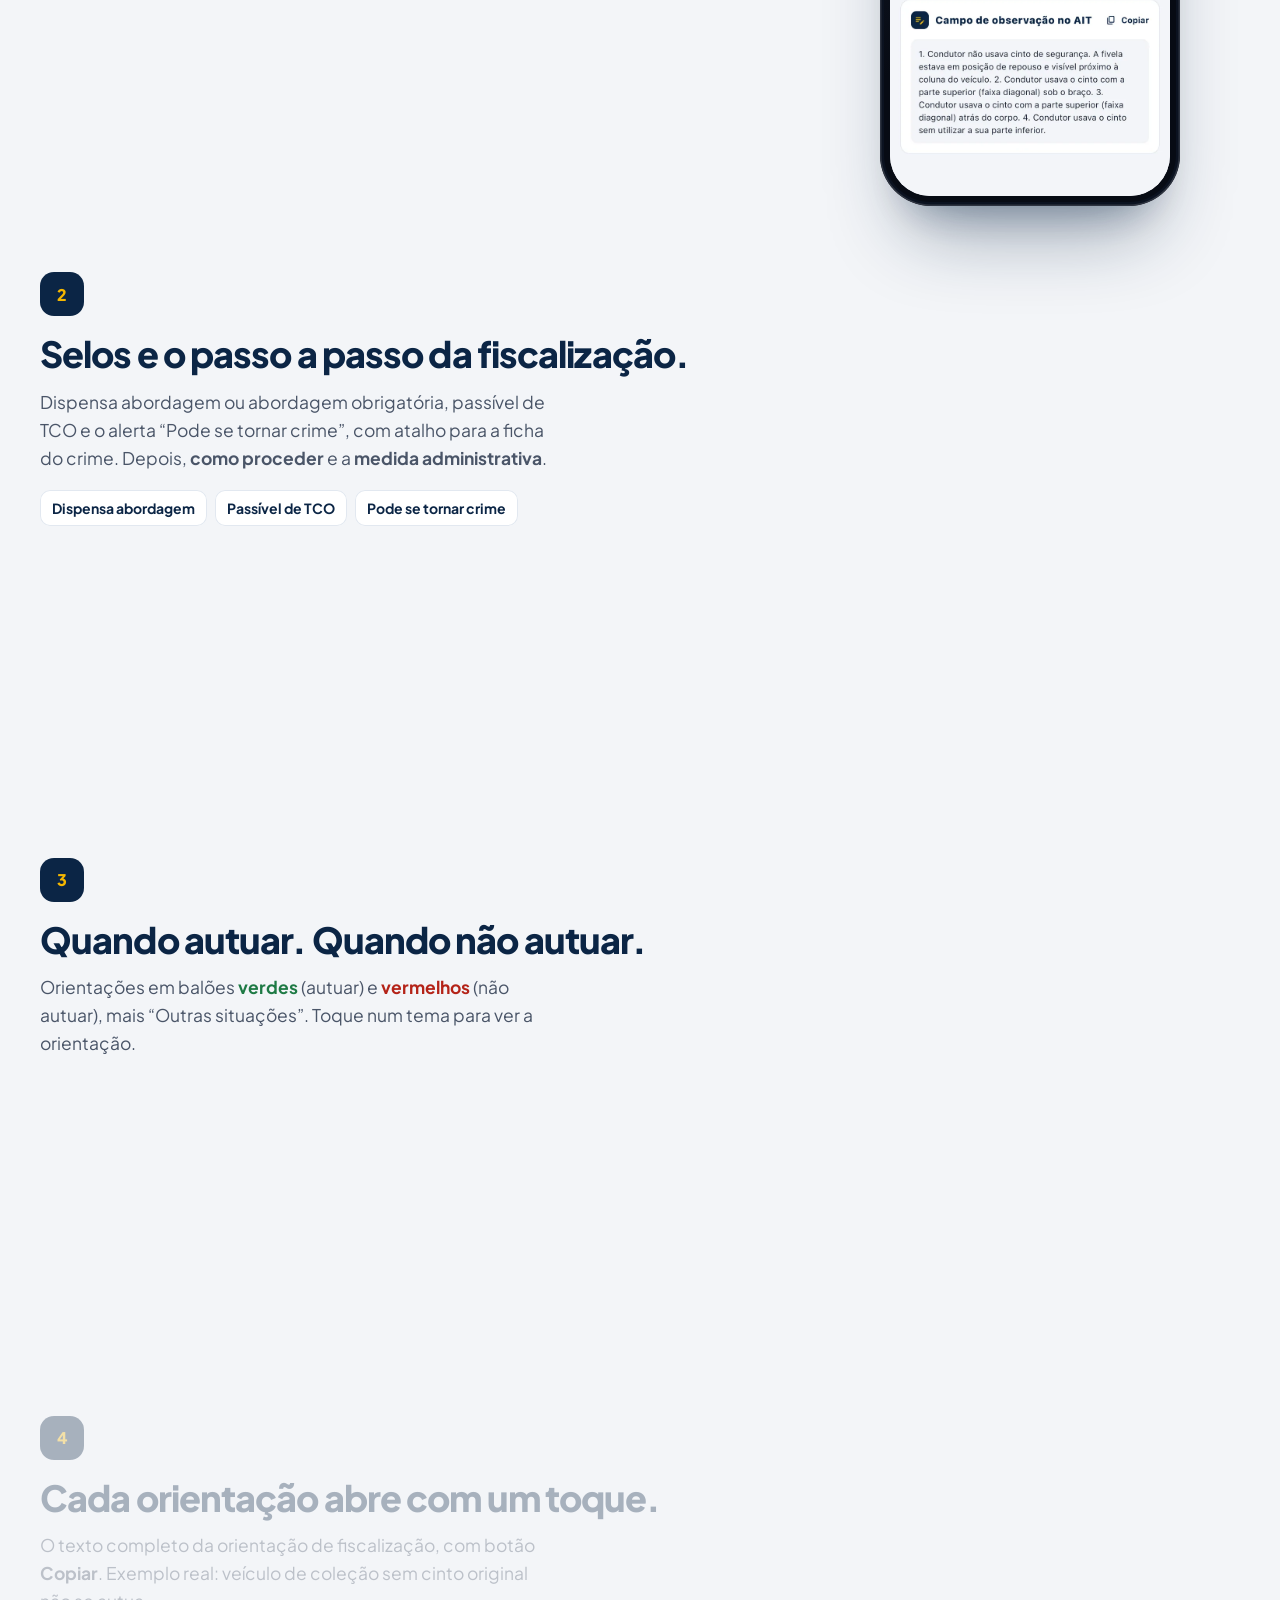
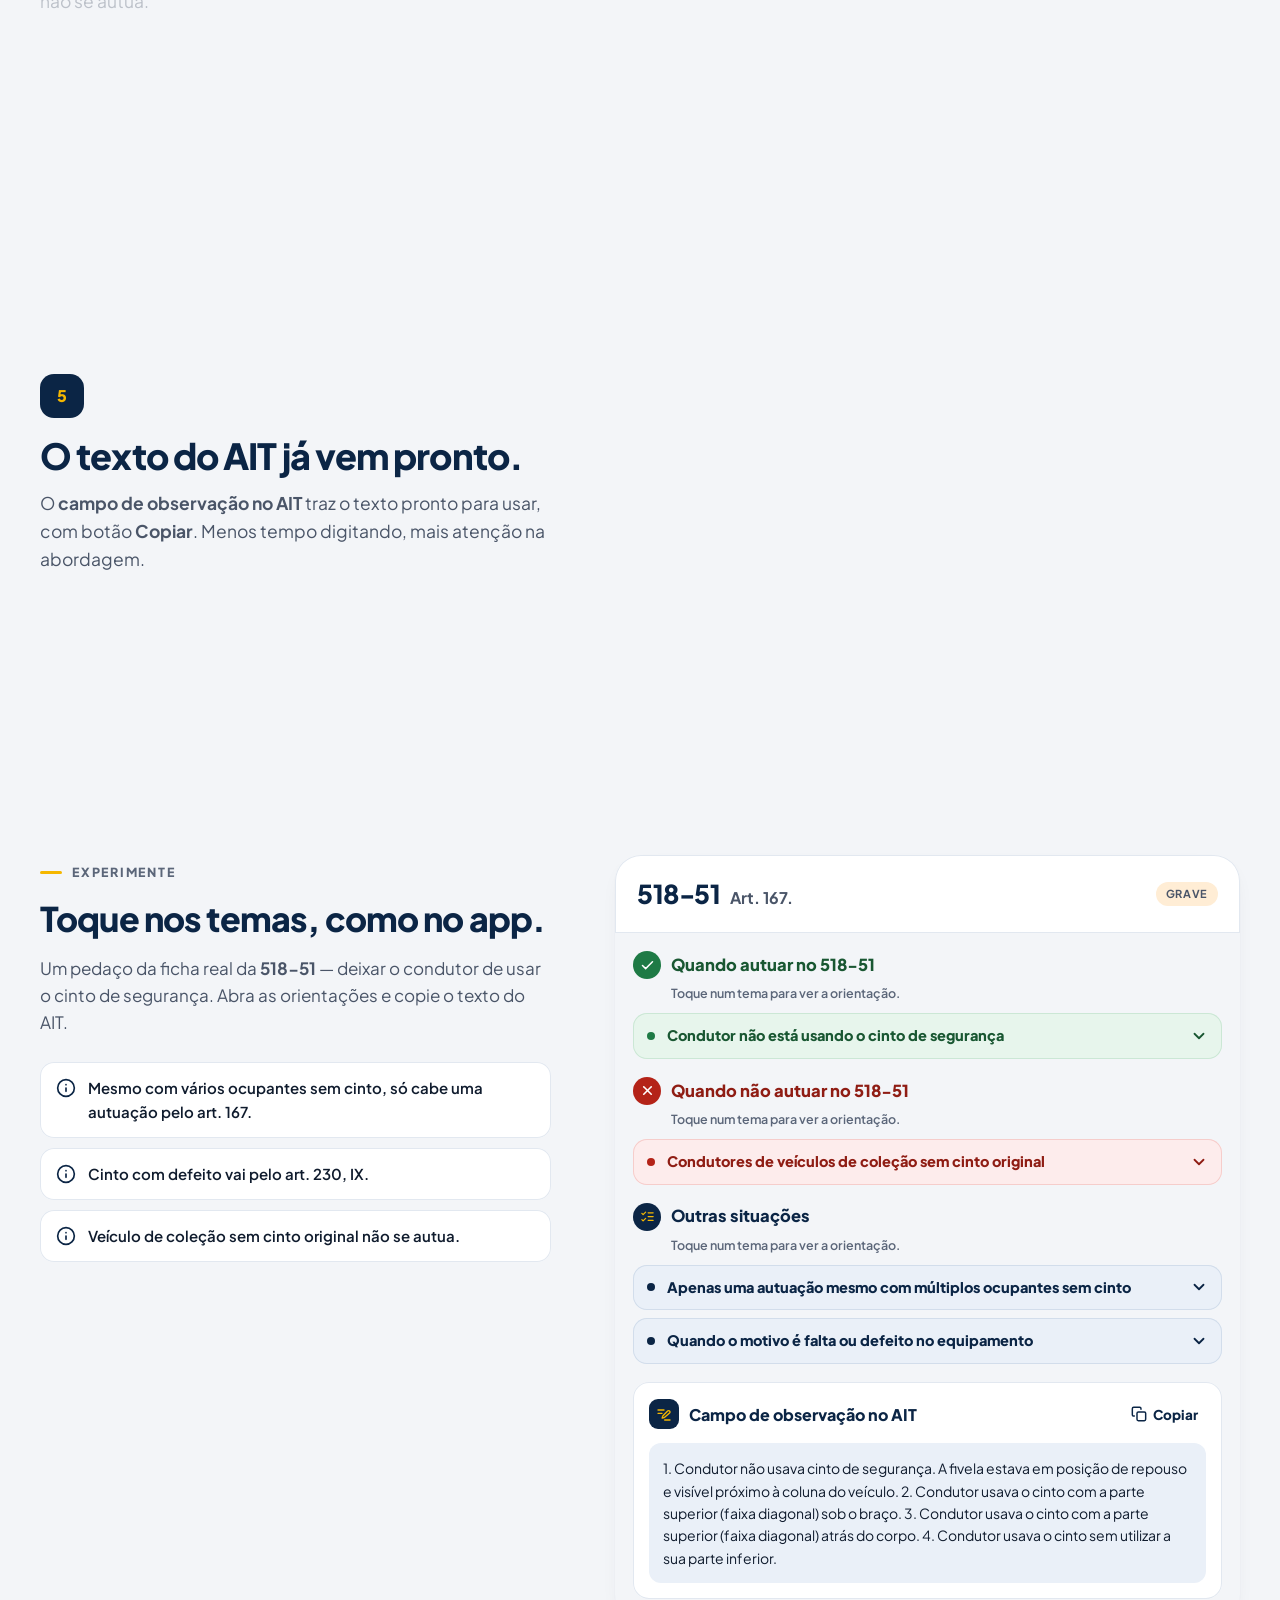
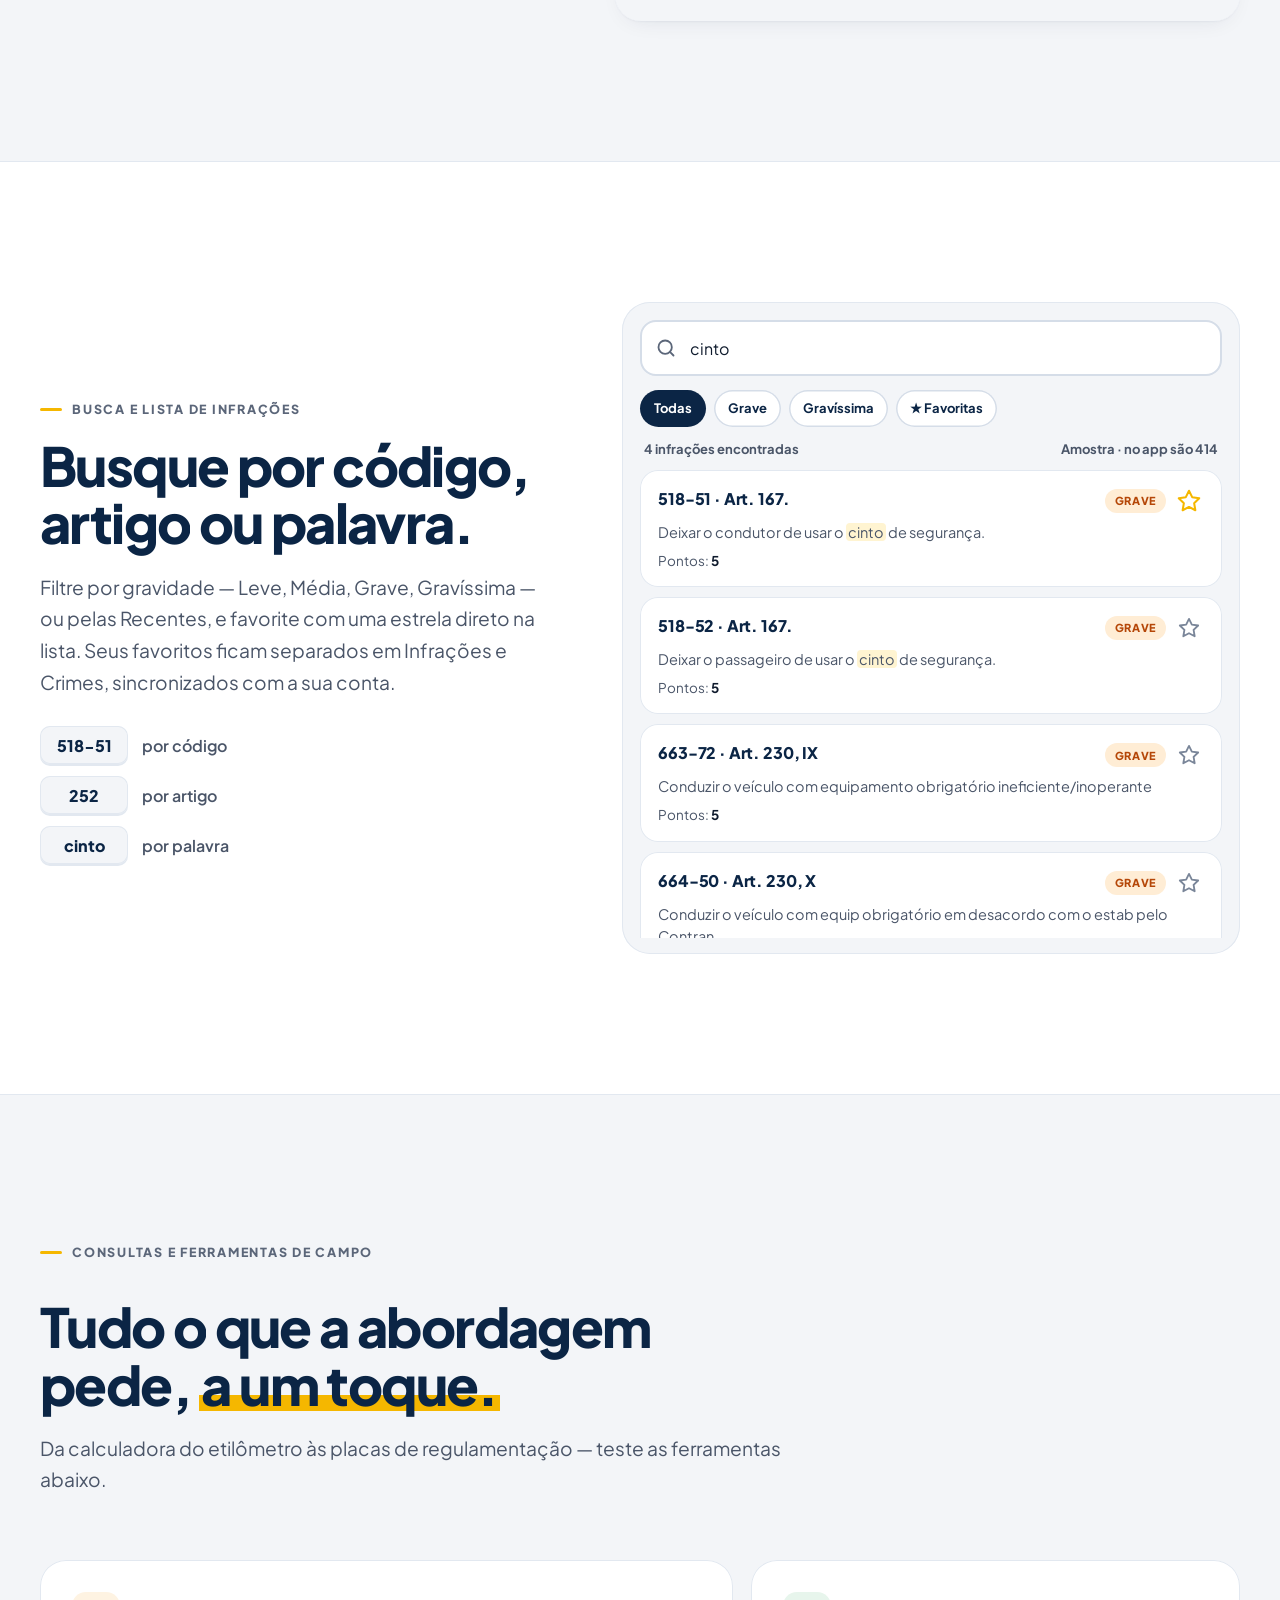
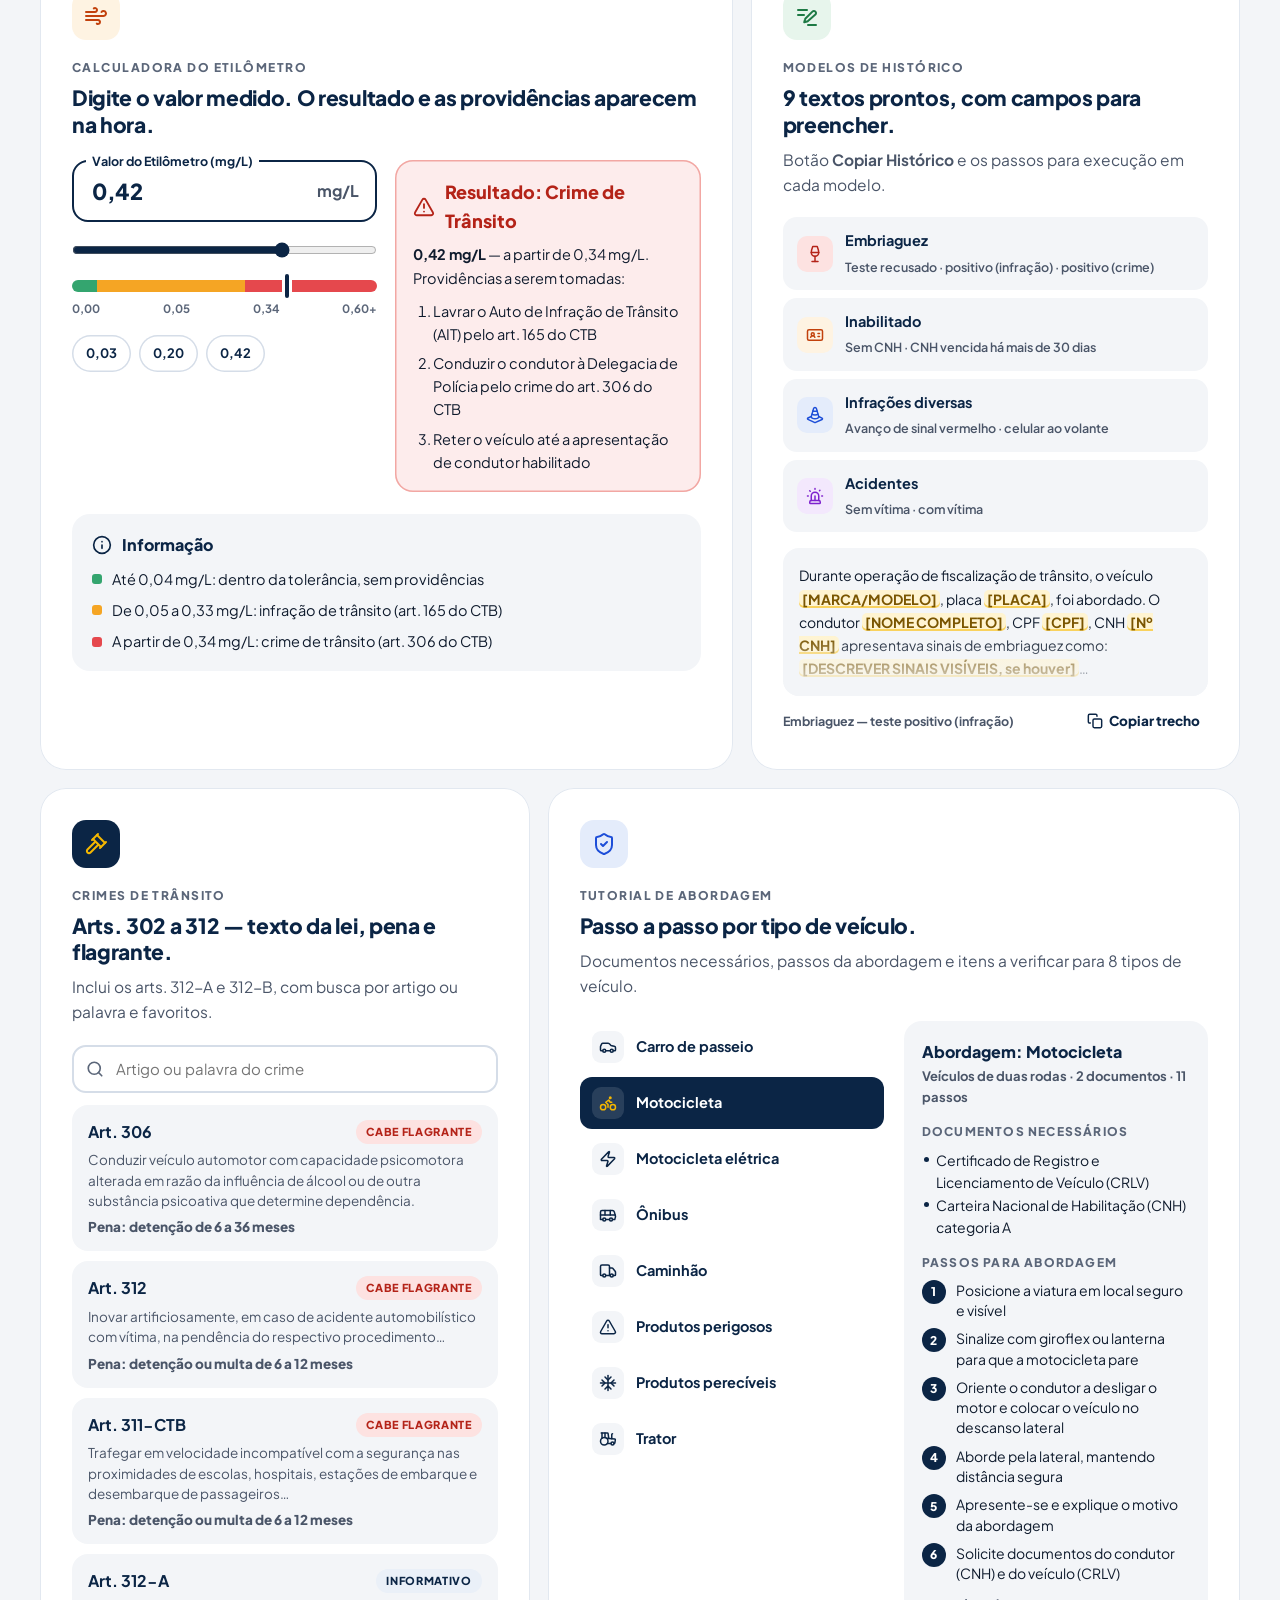
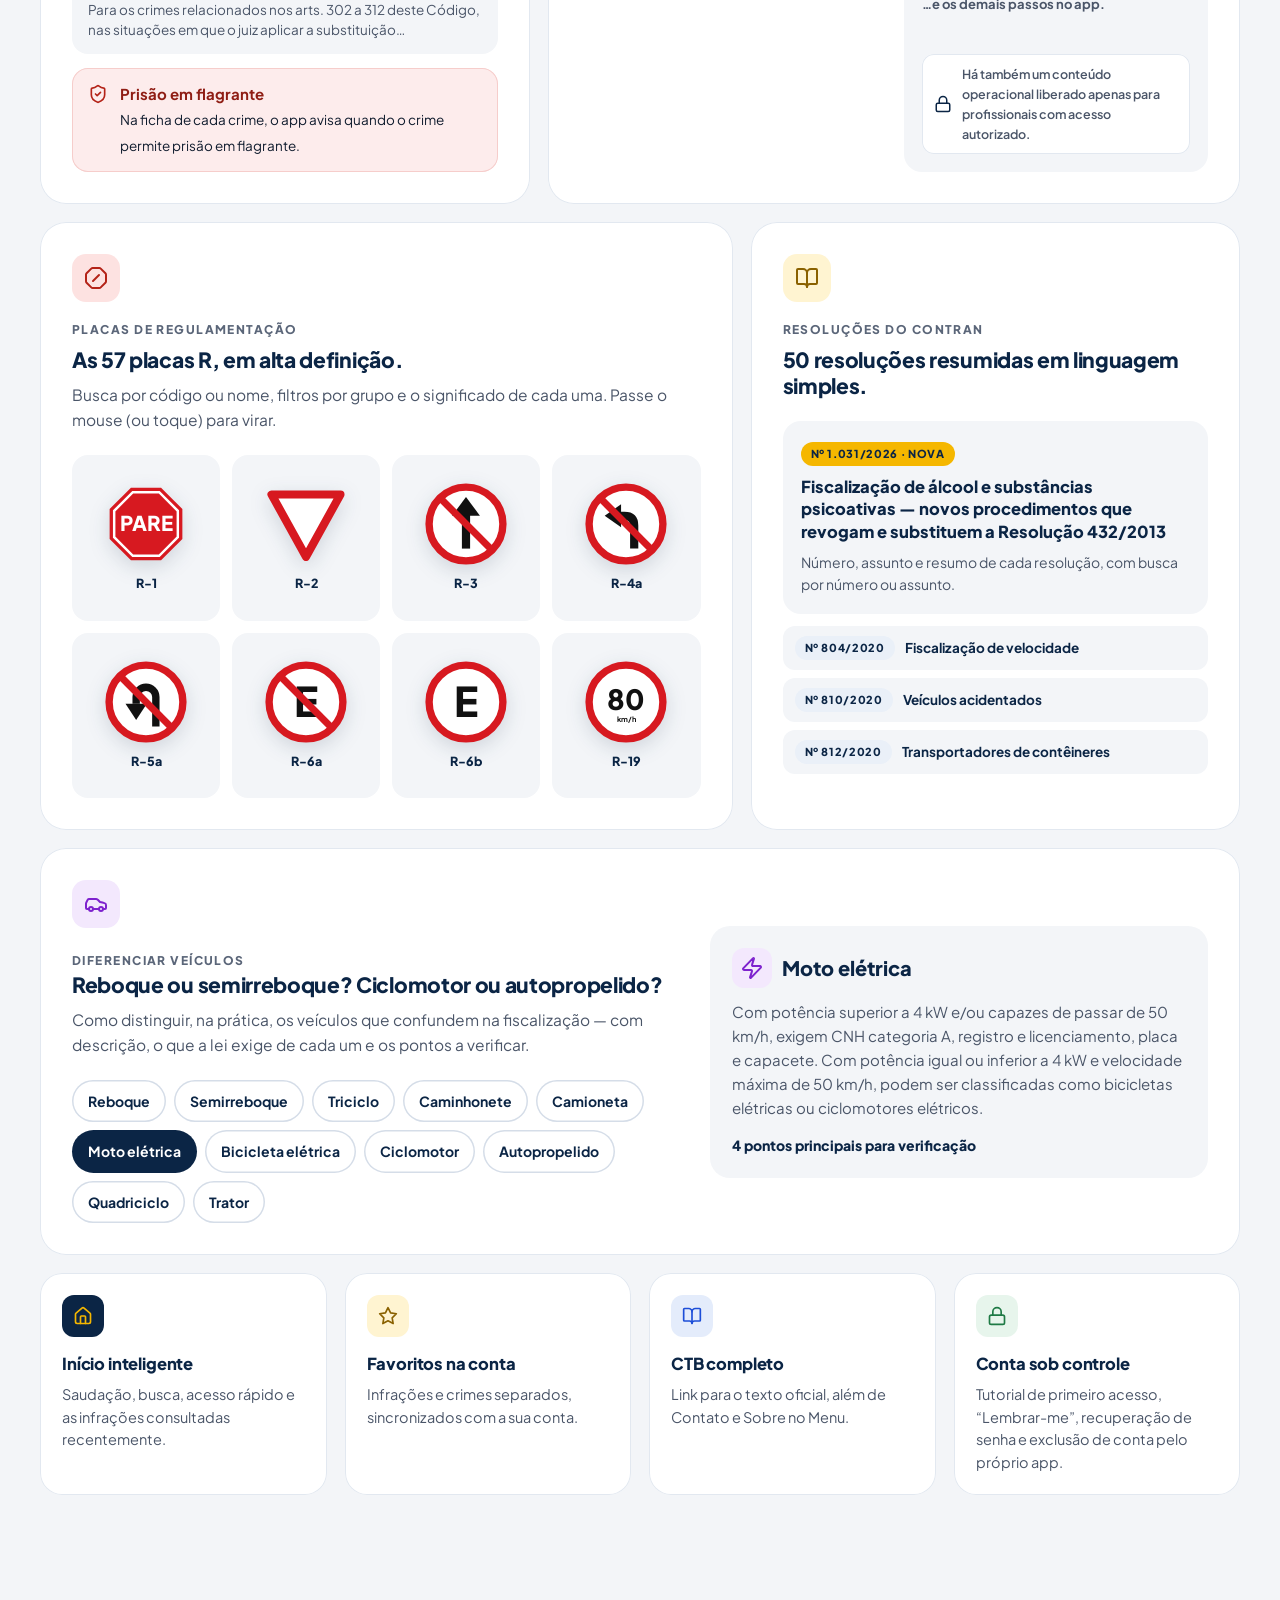
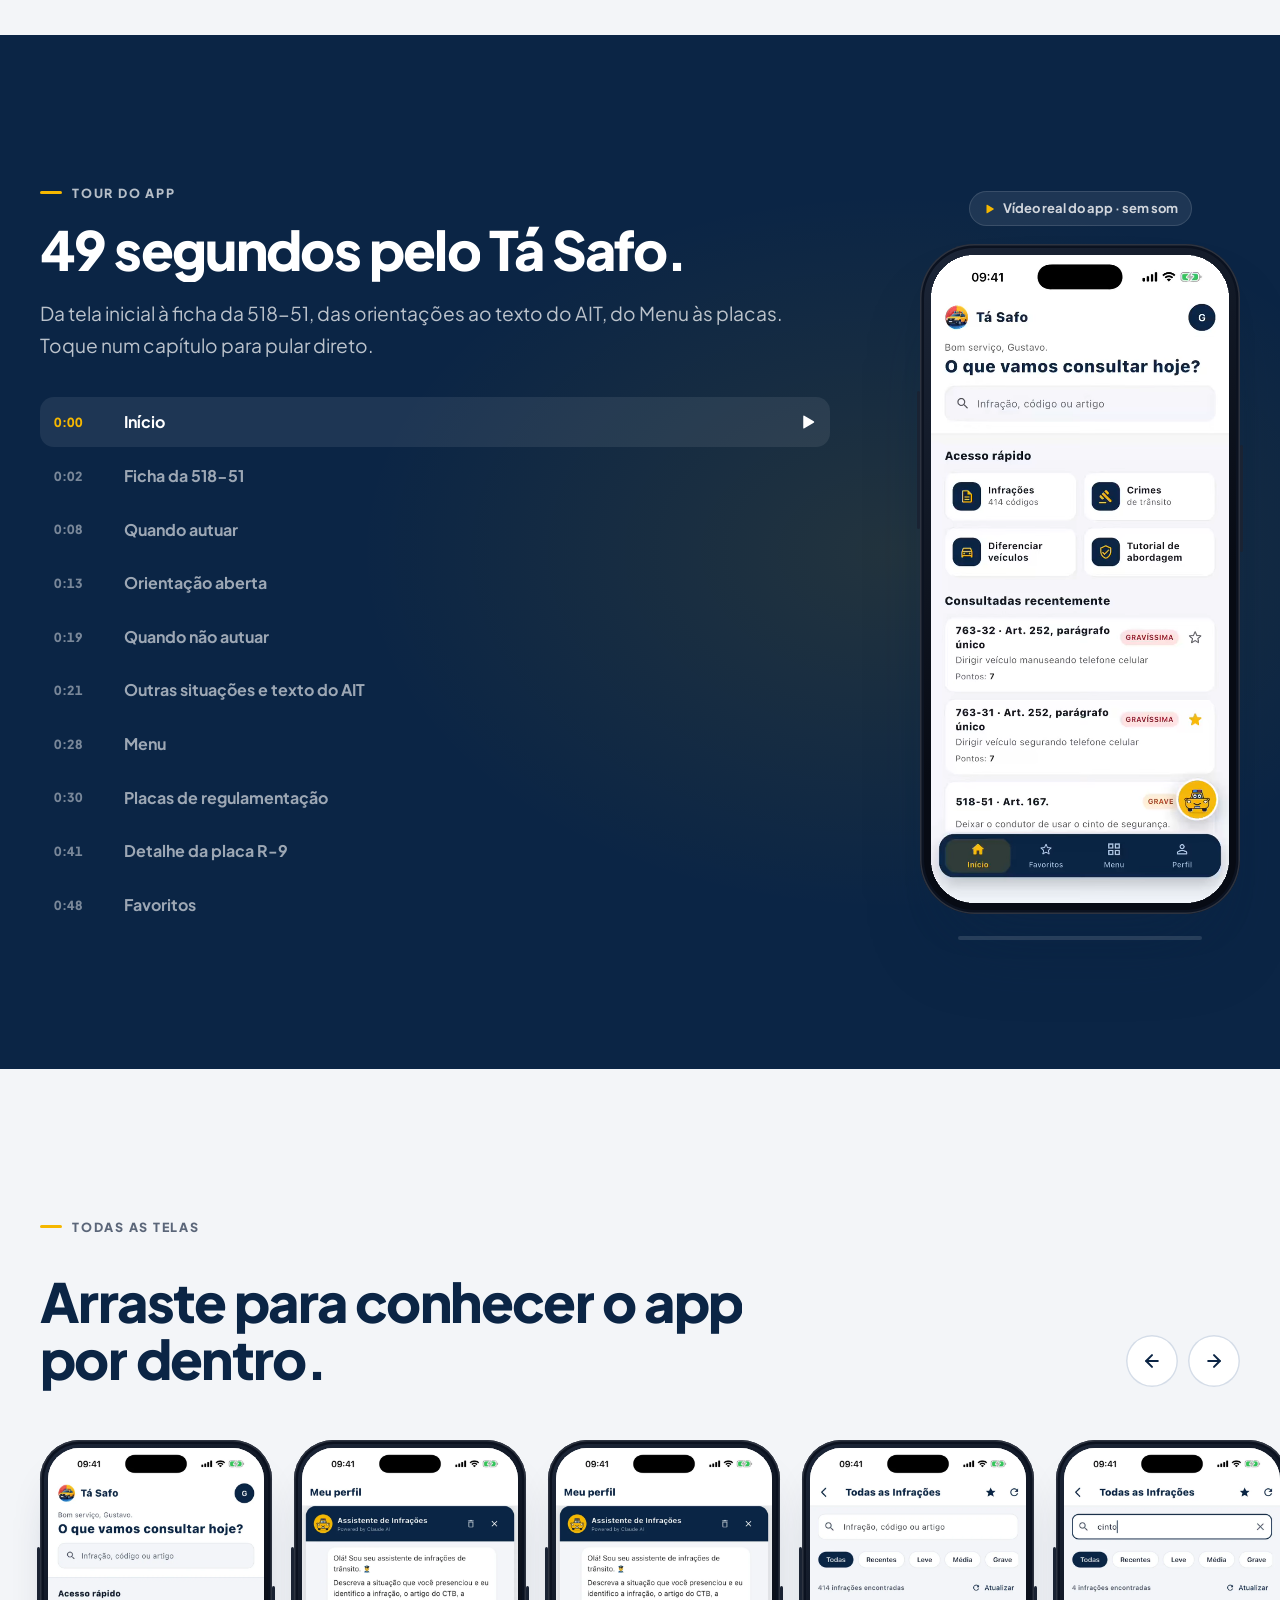
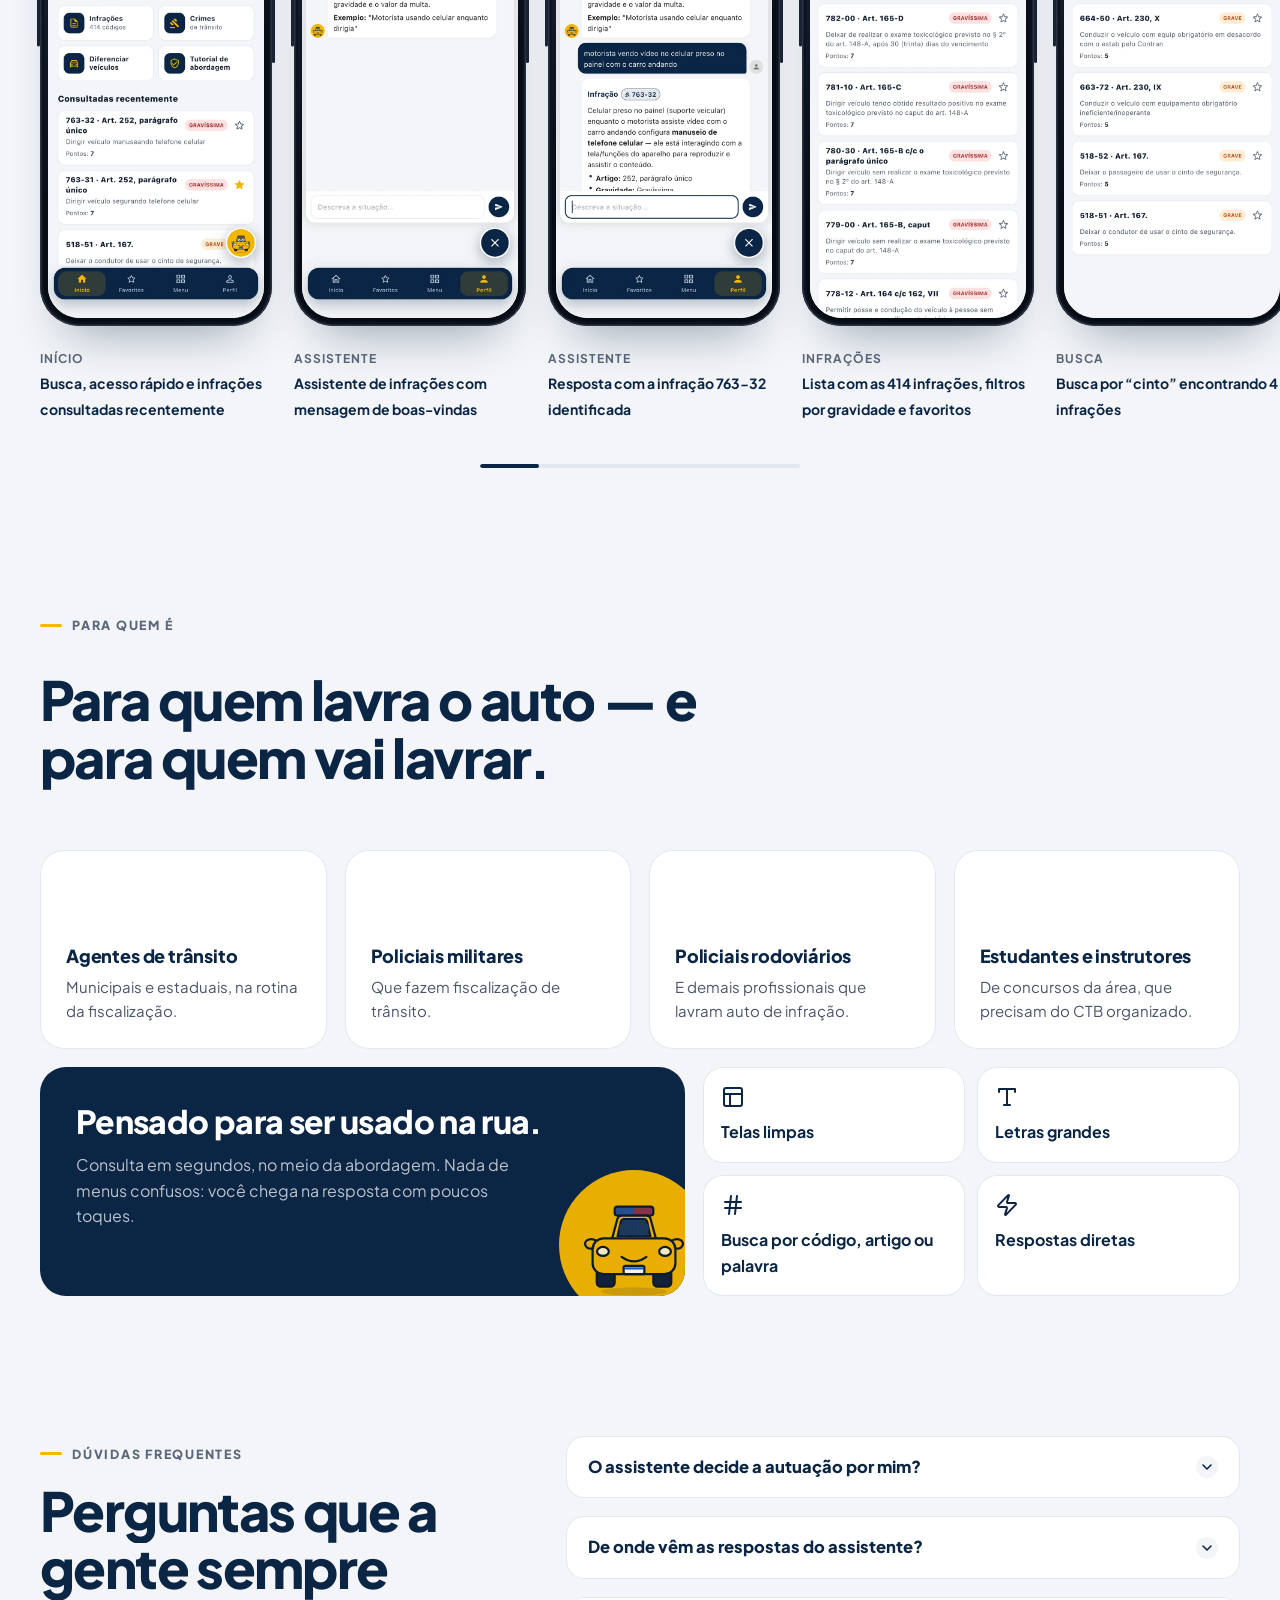
==== commit ecd99a33: "Tour no celular: vídeo logo após o título, capítulos em faixa horizontal e rolagem até o vídeo ao es" ====
--- a/index.html
+++ b/index.html
@@ -656,13 +656,14 @@
 <!-- TOUR -->
 <section class="section on-navy tour" id="tour" aria-labelledby="tour-title">
   <div class="container tour__grid">
-    <div>
+    <div class="tour__copy">
       <span class="eyebrow eyebrow--light" data-reveal>Tour do app</span>
       <h2 class="h-section" id="tour-title" data-split style="margin-top:18px">49 segundos pelo Tá Safo.</h2>
       <p class="lead" data-reveal style="margin-top:20px">Da tela inicial à ficha da 518-51, das orientações ao texto do AIT, do Menu às placas. Toque num capítulo para pular direto.</p>
       <ol class="chapters" id="chapters" aria-label="Capítulos do vídeo"></ol>
     </div>
     <div class="tour__media" data-reveal="scale">
+      <p class="tour__label"><svg aria-hidden="true"><use href="#i-play"/></svg>Vídeo real do app · sem som</p>
       <div class="phone" data-tilt style="position:relative">
         <div class="phone__screen">
           <video id="tourVideo" class="lazy-video" muted playsinline preload="none" poster="assets/video/tour-do-app-poster.jpg" aria-label="Vídeo: tour pelo app Tá Safo">
--- a/assets/css/site.css
+++ b/assets/css/site.css
@@ -660,11 +660,12 @@
 .acc--no { background: var(--red-bg); box-shadow: inset 0 0 0 1px var(--red-line); } .acc--no .acc__btn { color: var(--red-ink); } .acc--no .acc__btn i { background: var(--red); }
 .acc--info { background: var(--info-bg); box-shadow: inset 0 0 0 1px #D2DDEB; } .acc--info .acc__btn { color: var(--navy); } .acc--info .acc__btn i { background: var(--navy); }
 .copy-btn {
+  white-space: nowrap;
   display: inline-flex; align-items: center; gap: 6px; margin-top: 8px; margin-left: auto; border: 0; background: transparent; color: var(--navy);
   font-weight: 800; font-size: 13.5px; padding: 6px 8px; border-radius: 8px; transition: background .2s;
 }
 .copy-btn:hover { background: var(--info-bg); }
-.copy-btn svg { width: 16px; height: 16px; }
+.copy-btn svg { width: 16px; height: 16px; flex-shrink: 0; }
 .acc__content .copy-btn { display: flex; }
 .ait { background: #fff; border-radius: 16px; box-shadow: inset 0 0 0 1px var(--line); padding: 16px; }
 .ait__head { display: flex; align-items: center; gap: 10px; font-weight: 800; color: var(--navy); }
@@ -725,7 +726,7 @@
 .tool p.tool__desc { margin-top: 10px; color: var(--muted); font-size: 15.5px; }
 .tool--calc { grid-column: span 7; }
 .tool--hist { grid-column: span 5; }
-.tool--crime { grid-column: span 5; }
+.tool--crime { grid-column: span 5; align-self: start; }
 .tool--abord { grid-column: span 7; }
 .tool--placas { grid-column: span 7; }
 .tool--res { grid-column: span 5; }
@@ -828,6 +829,8 @@
 .abord__steps li::before { content: counter(s); width: 24px; height: 24px; border-radius: 50%; background: var(--navy); color: #fff; font-size: 12px; font-weight: 800; display: grid; place-items: center; flex-shrink: 0; }
 .abord__panel > :nth-last-child(2) { margin-bottom: 14px; }
 .abord__lock { display: flex; gap: 10px; align-items: center; margin-top: auto; padding: 10px 12px; border-radius: 12px; background: #fff; box-shadow: inset 0 0 0 1px var(--line); font-size: 12.5px; font-weight: 600; color: var(--muted); }
+.abord__shot { display: flex; justify-content: center; margin: 16px 0; }
+.abord__shot .phone { --pw: 176px; box-shadow: inset 0 0 0 1.5px rgba(255, 255, 255, .14), inset 0 0 0 4px #0b1220, 0 20px 30px -20px rgba(11, 37, 69, .45); }
 .abord__lock svg { width: 18px; height: 18px; flex-shrink: 0; color: var(--navy); }
 
 /* placas */
@@ -876,7 +879,7 @@
 }
 .tour__grid { position: relative; display: grid; grid-template-columns: 1fr auto; gap: clamp(36px, 7vw, 110px); align-items: center; }
 .tour .phone { --pw: 320px; }
-.chapters { margin: 36px 0 0; padding: 0; list-style: none; display: grid; gap: 4px; }
+.chapters { position: relative; margin: 36px 0 0; padding: 0; list-style: none; display: grid; gap: 4px; }
 .chapters li { display: block; }
 .chapter {
   position: relative; width: 100%; display: grid; grid-template-columns: 56px 1fr auto; align-items: center; gap: 14px; padding: 12px 14px; border: 0; border-radius: 14px;
@@ -889,6 +892,9 @@
 .chapter__bar { position: absolute; left: 0; bottom: 0; height: 2px; background: var(--yellow); width: 0; }
 .chapter svg { width: 18px; height: 18px; opacity: 0; transition: opacity .2s; }
 .chapter.is-active svg, .chapter:hover svg { opacity: 1; }
+.tour__media { display: flex; flex-direction: column; align-items: center; }
+.tour__label { display: inline-flex; align-items: center; gap: 8px; margin-bottom: 18px; padding: 7px 14px; border-radius: 999px; background: rgba(255, 255, 255, .08); box-shadow: inset 0 0 0 1px rgba(255, 255, 255, .12); font-size: 13px; font-weight: 700; color: rgba(255, 255, 255, .8); }
+.tour__label svg { width: 12px; height: 12px; color: var(--yellow); }
 .tour__progress { position: absolute; left: 12%; right: 12%; bottom: -26px; height: 4px; border-radius: 4px; background: rgba(255, 255, 255, .12); overflow: hidden; }
 .tour__progress i { position: absolute; inset: 0; background: var(--yellow); transform-origin: left; transform: scaleX(0); }
 
@@ -1033,8 +1039,24 @@
   .fstep:first-child { border-top: 0; }
   .fstep__phone { display: flex; justify-content: center; margin-top: 26px; }
   .fstep__phone .phone { --pw: min(240px, 62vw); }
-  .tour__grid { grid-template-columns: 1fr; }
-  .tour__media { justify-self: center; }
+  .tour__grid { grid-template-columns: 1fr; gap: 0; }
+  .tour__copy { display: contents; }
+  .tour__copy > .eyebrow { justify-self: start; }
+  .tour__media { justify-self: center; order: 1; margin-top: 36px; }
+  .chapters {
+    order: 2; display: flex; gap: 8px; overflow-x: auto; scroll-snap-type: x proximity; scrollbar-width: none;
+    margin: 48px calc(var(--gutter) * -1) 0; padding: 2px var(--gutter) 6px; scroll-padding-left: var(--gutter);
+  }
+  .chapters::-webkit-scrollbar { display: none; }
+  .chapters li { flex: 0 0 auto; scroll-snap-align: start; }
+  .chapter {
+    width: auto; grid-template-columns: auto auto; gap: 8px; padding: 10px 16px; border-radius: 999px; white-space: nowrap; font-size: 14.5px;
+    background: rgba(255, 255, 255, .06); box-shadow: inset 0 0 0 1px rgba(255, 255, 255, .14); color: rgba(255, 255, 255, .8);
+  }
+  .chapter svg { display: none; }
+  .chapter.is-active { background: var(--yellow); color: var(--navy); box-shadow: none; }
+  .chapter.is-active .chapter__t { color: var(--navy); }
+  .chapter.is-active .chapter__bar { background: rgba(11, 37, 69, .35); }
   .cta__card { grid-template-columns: 1fr; text-align: center; }
   .cta__card .lead { margin-left: auto; margin-right: auto; }
   .cta__card .store-row { justify-content: center; }
@@ -1062,7 +1084,7 @@
   .street__card p { max-width: none; }
   .street__card .mascot { width: 130px; height: 130px; }
   .footer__top { grid-template-columns: 1fr 1fr; }
-  .tour .phone { --pw: min(290px, 76vw); }
+  .tour .phone { --pw: min(260px, 66vw, calc((100vh - 240px) * .44)); --pw: min(260px, 66vw, calc((100svh - 240px) * .44)); }
   .video-phone .phone { --pw: min(270px, 72vw); }
   .chat { height: 680px; height: min(680px, 88svh); min-height: 520px; border-radius: 22px; }
   .chat__chips { flex-wrap: nowrap; overflow-x: auto; scrollbar-width: none; padding-bottom: 6px; }
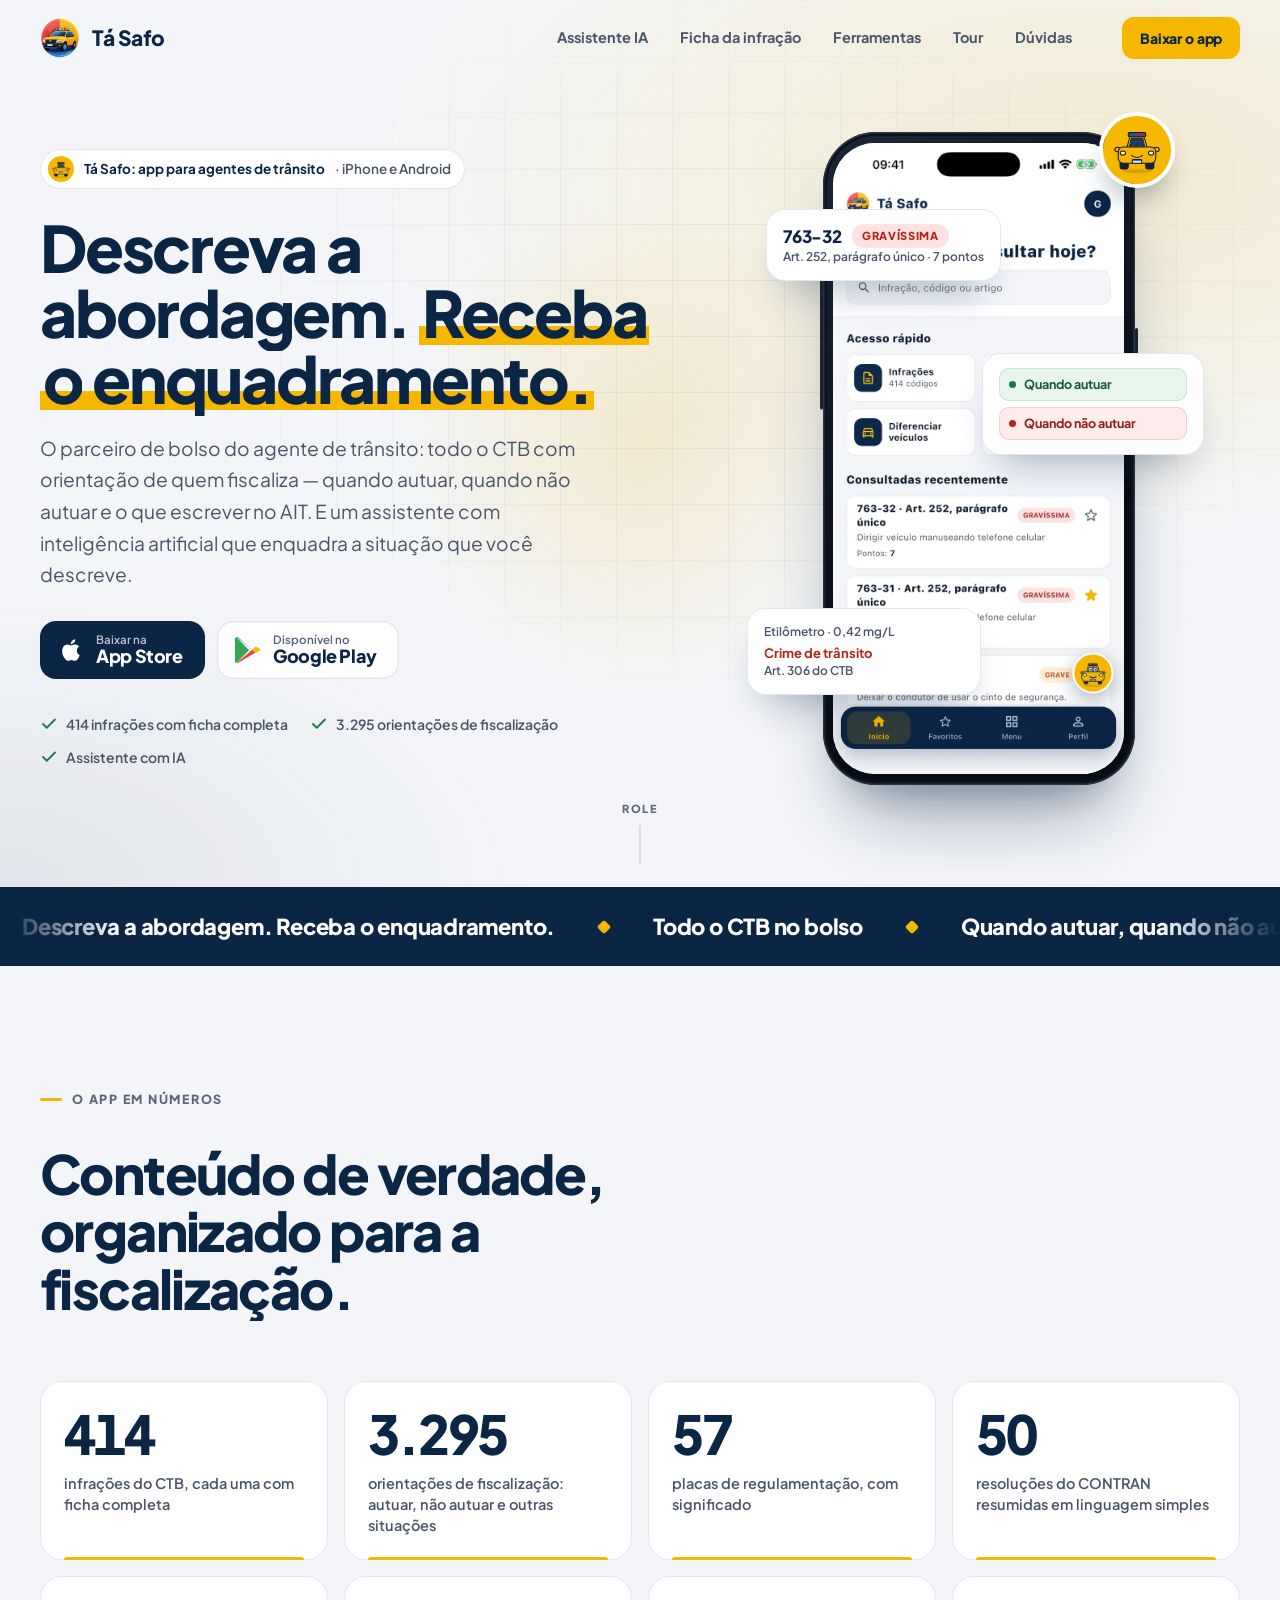
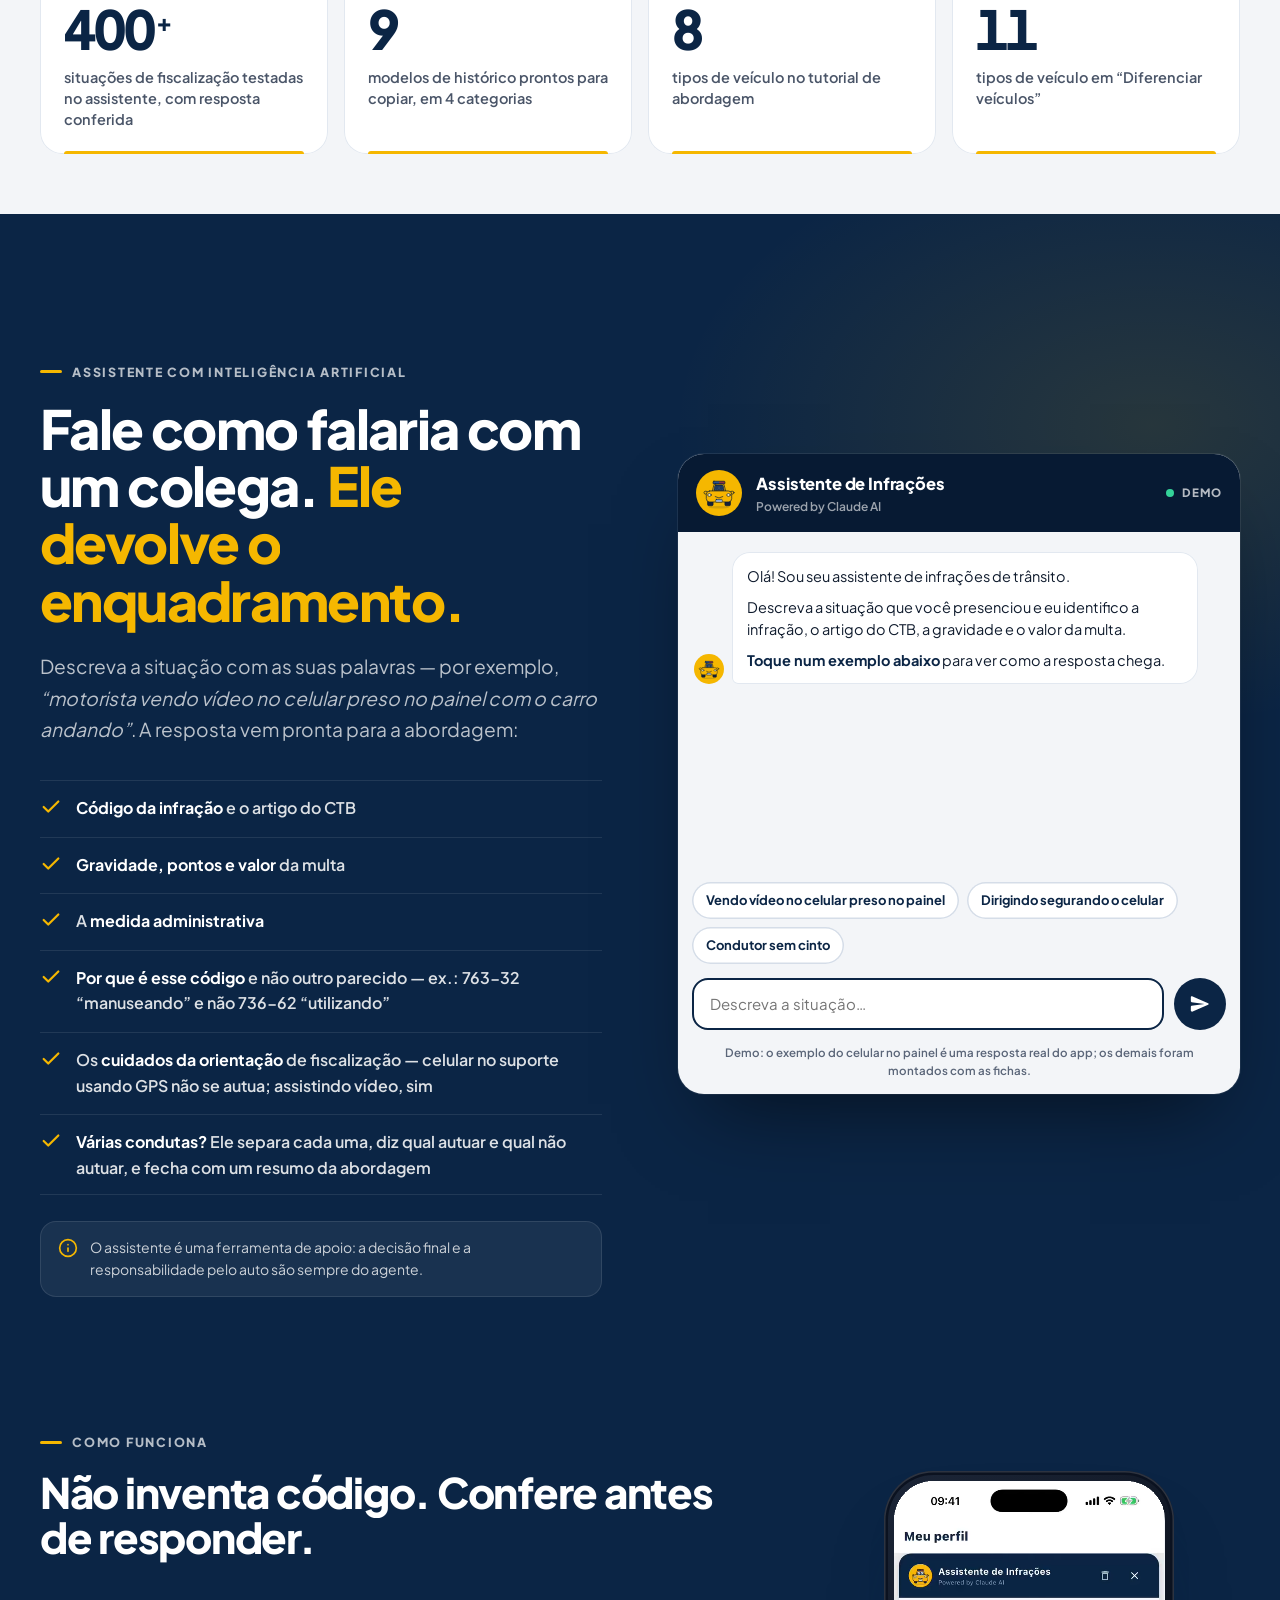
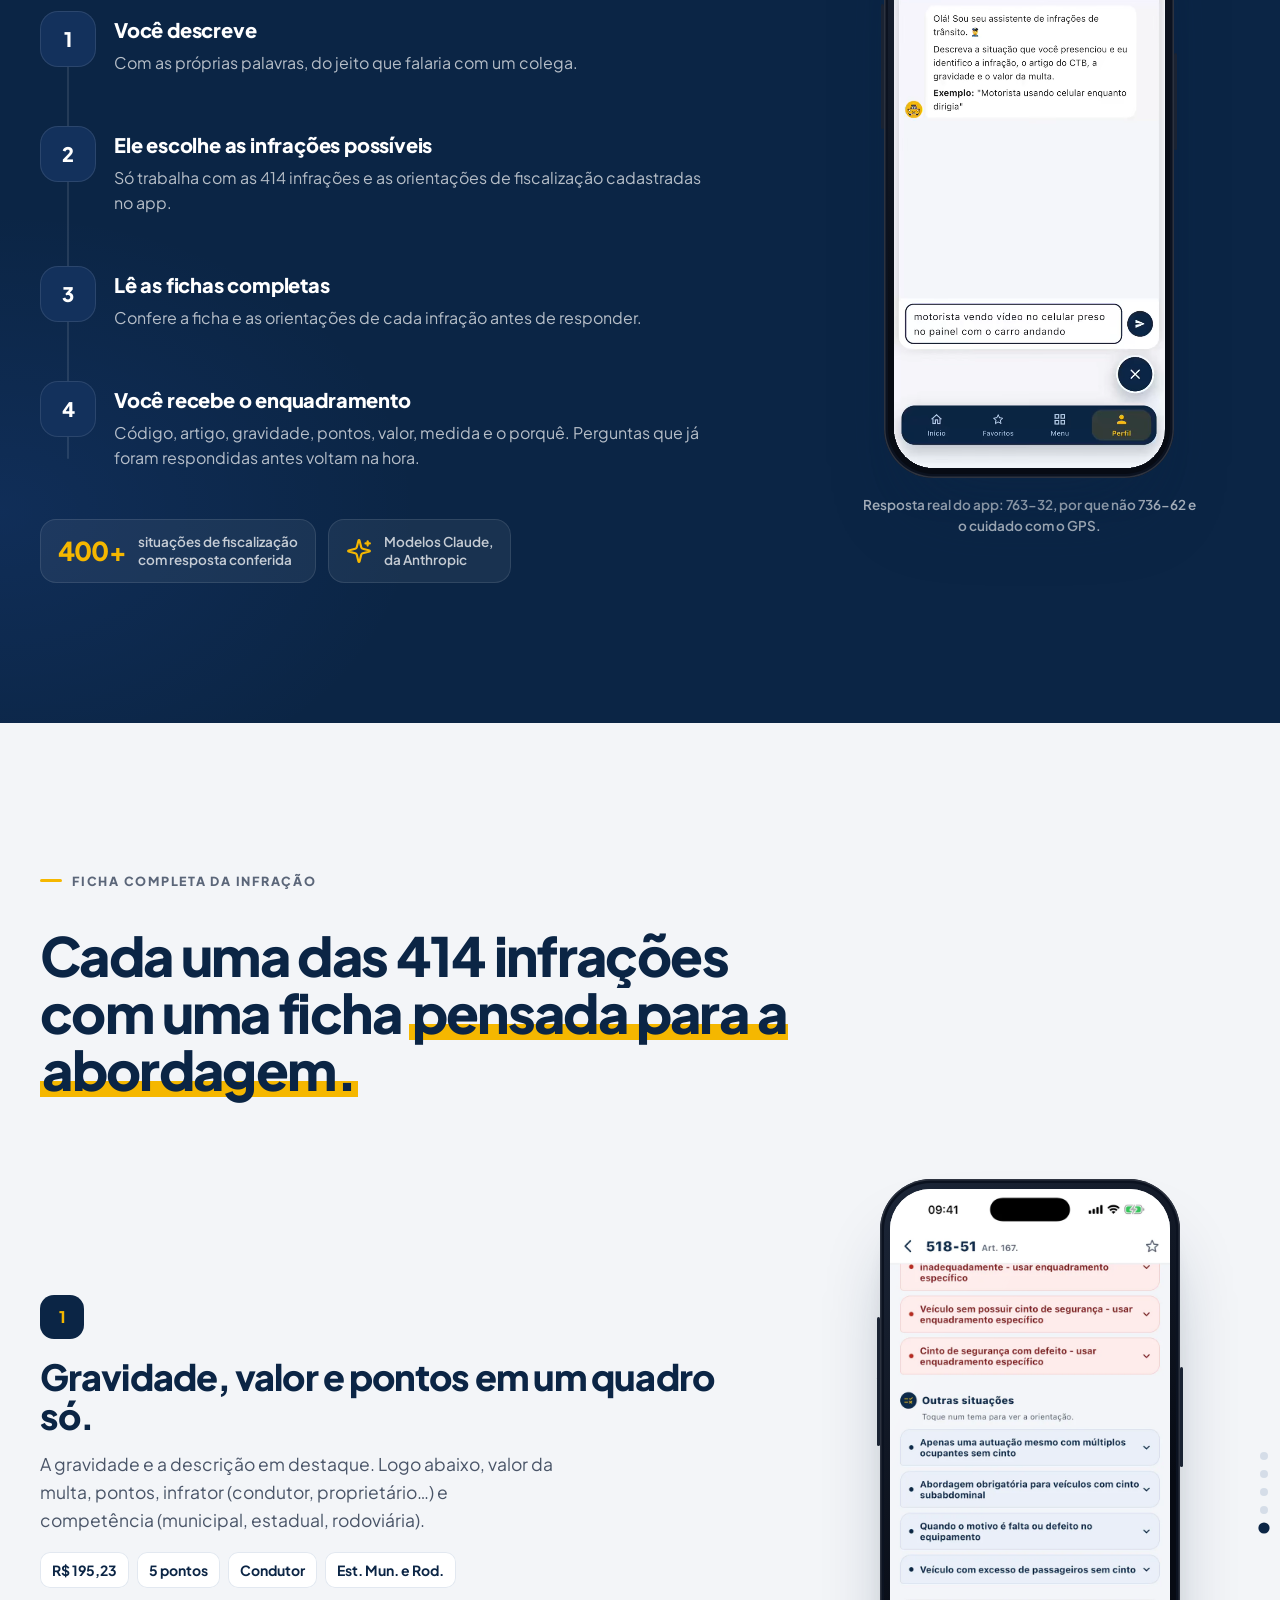
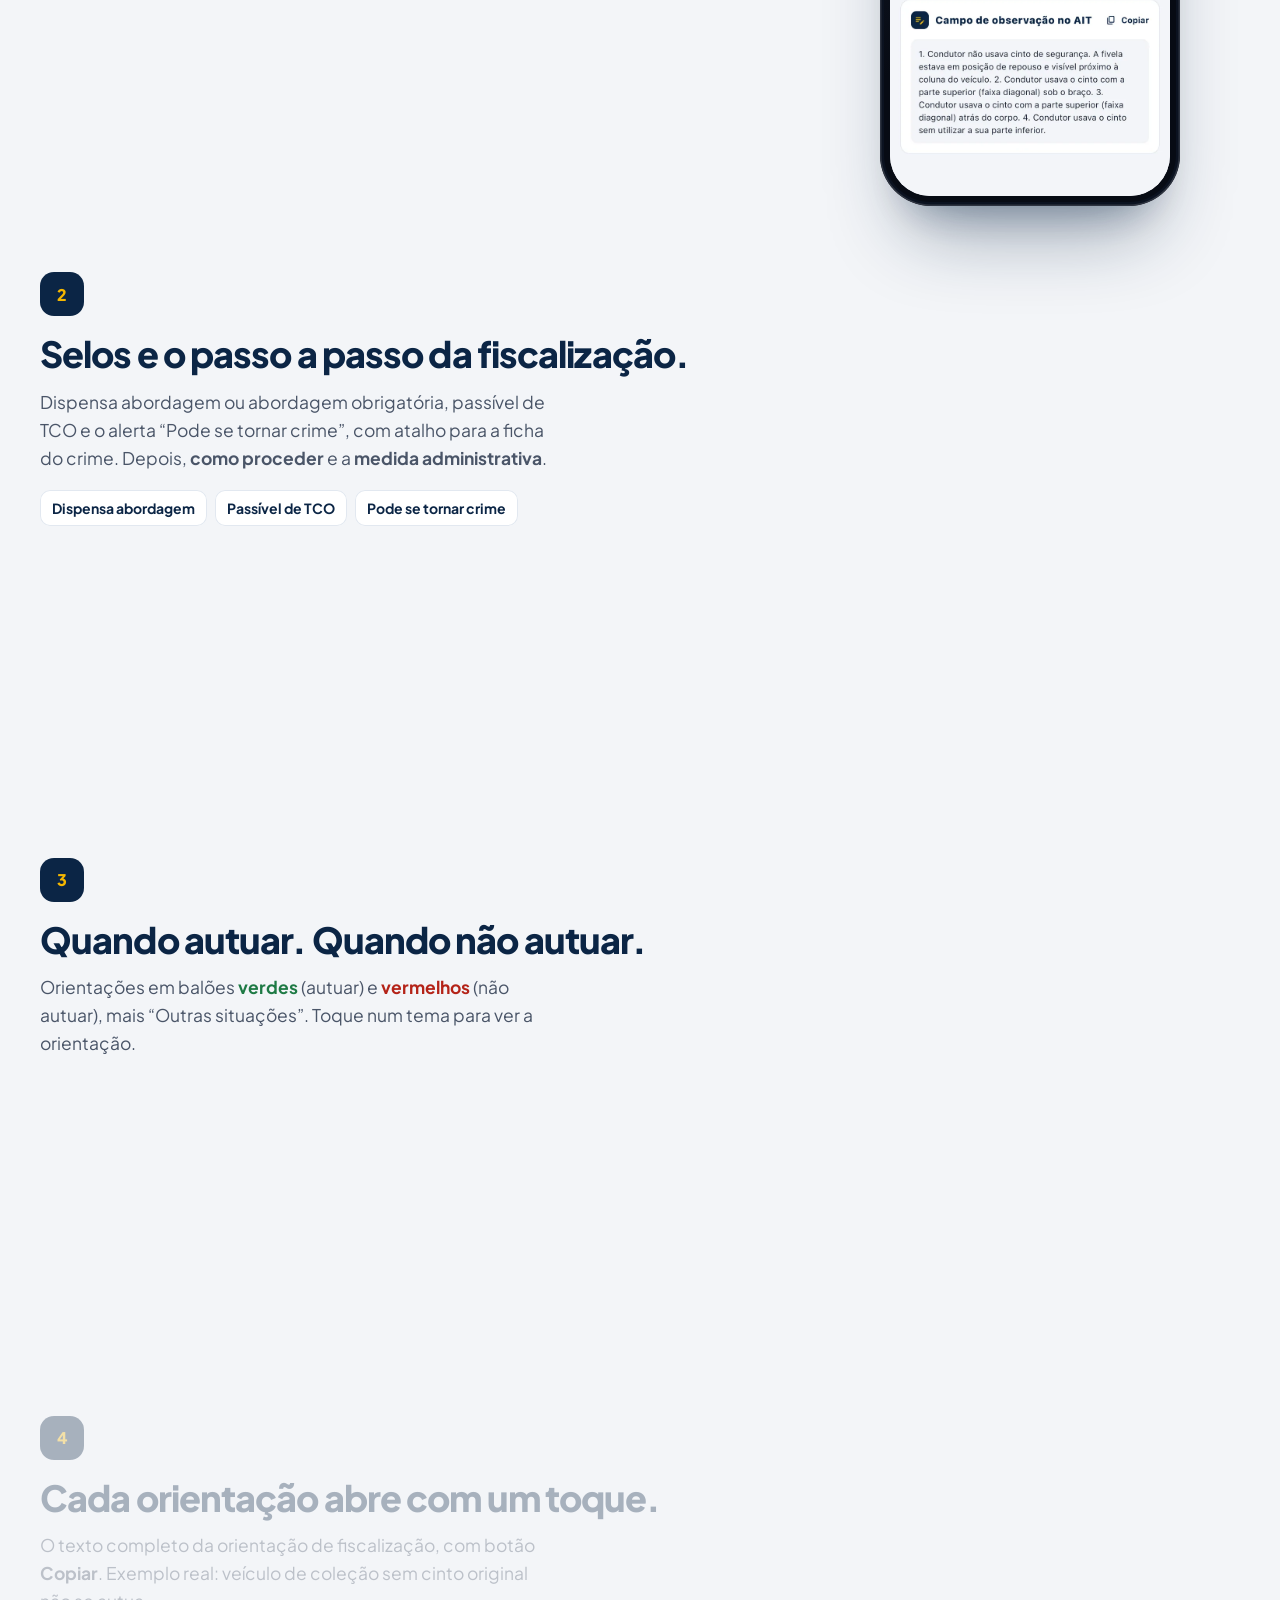
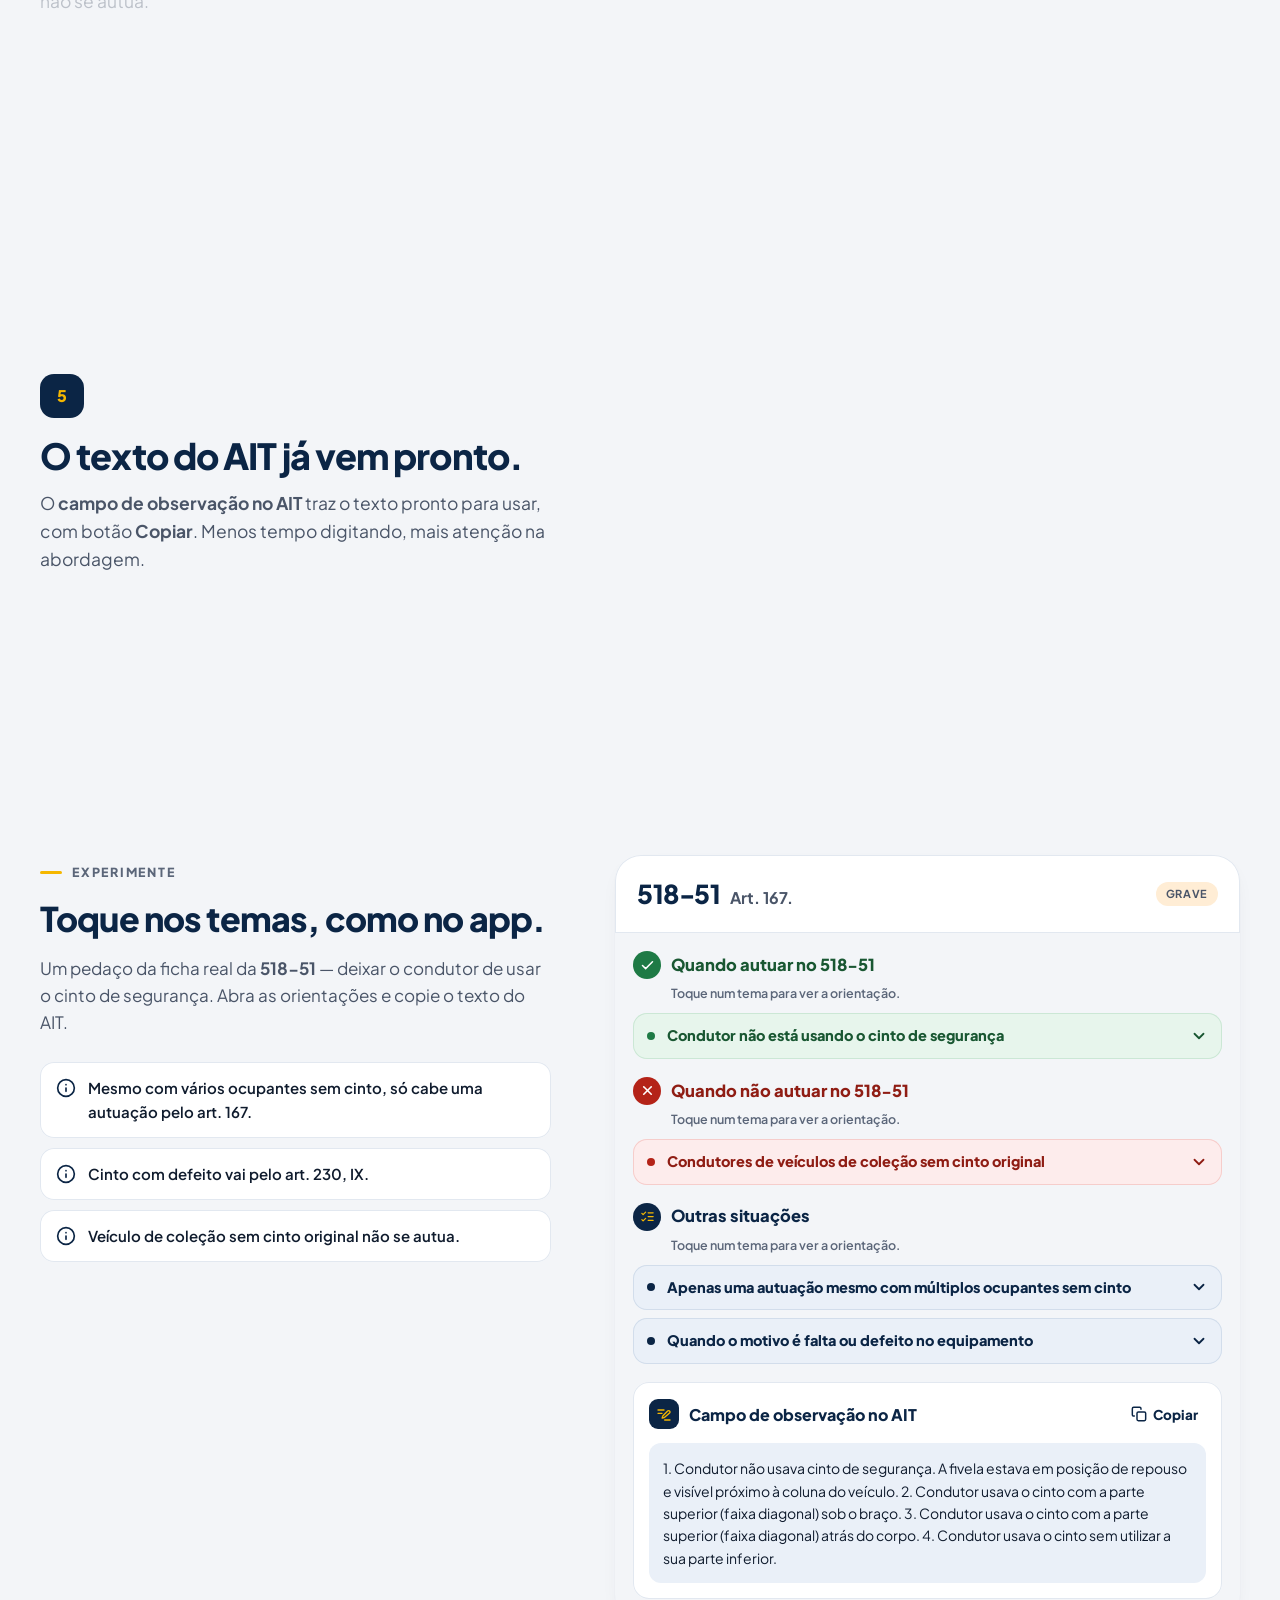
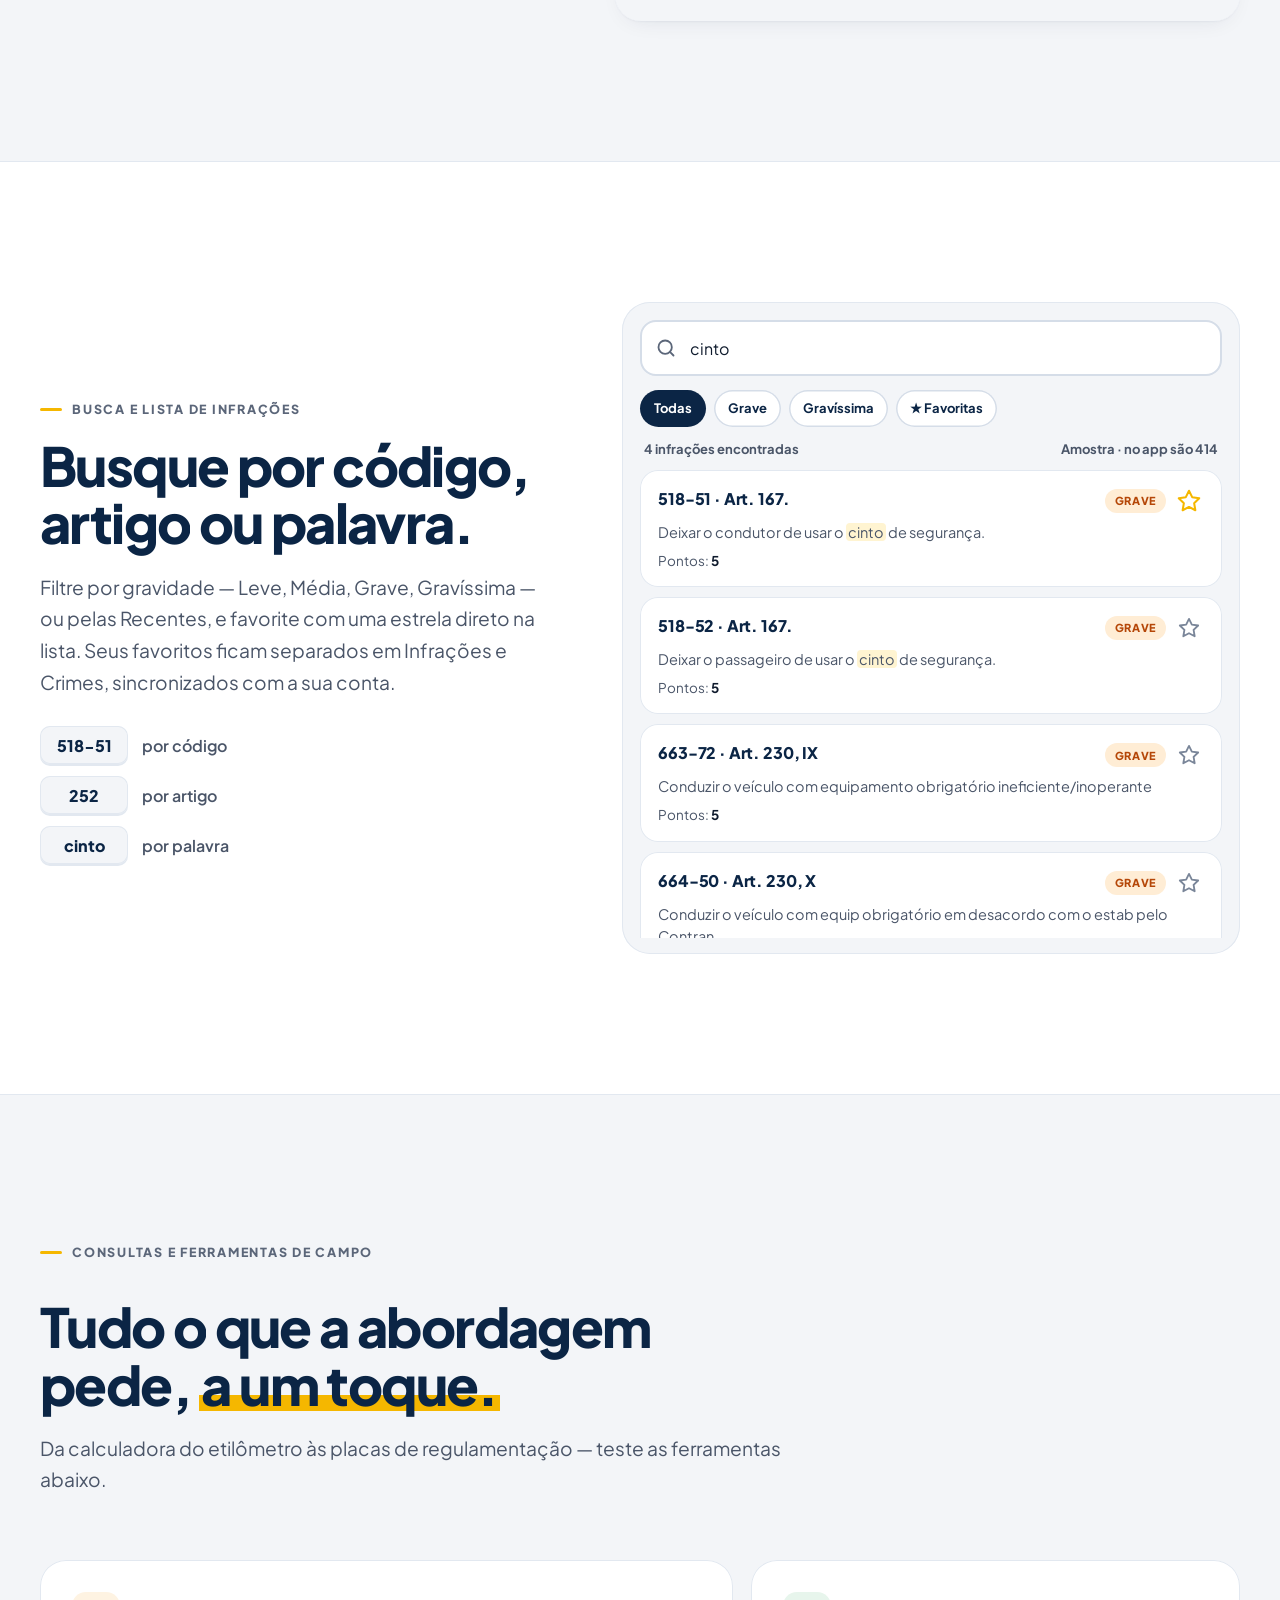
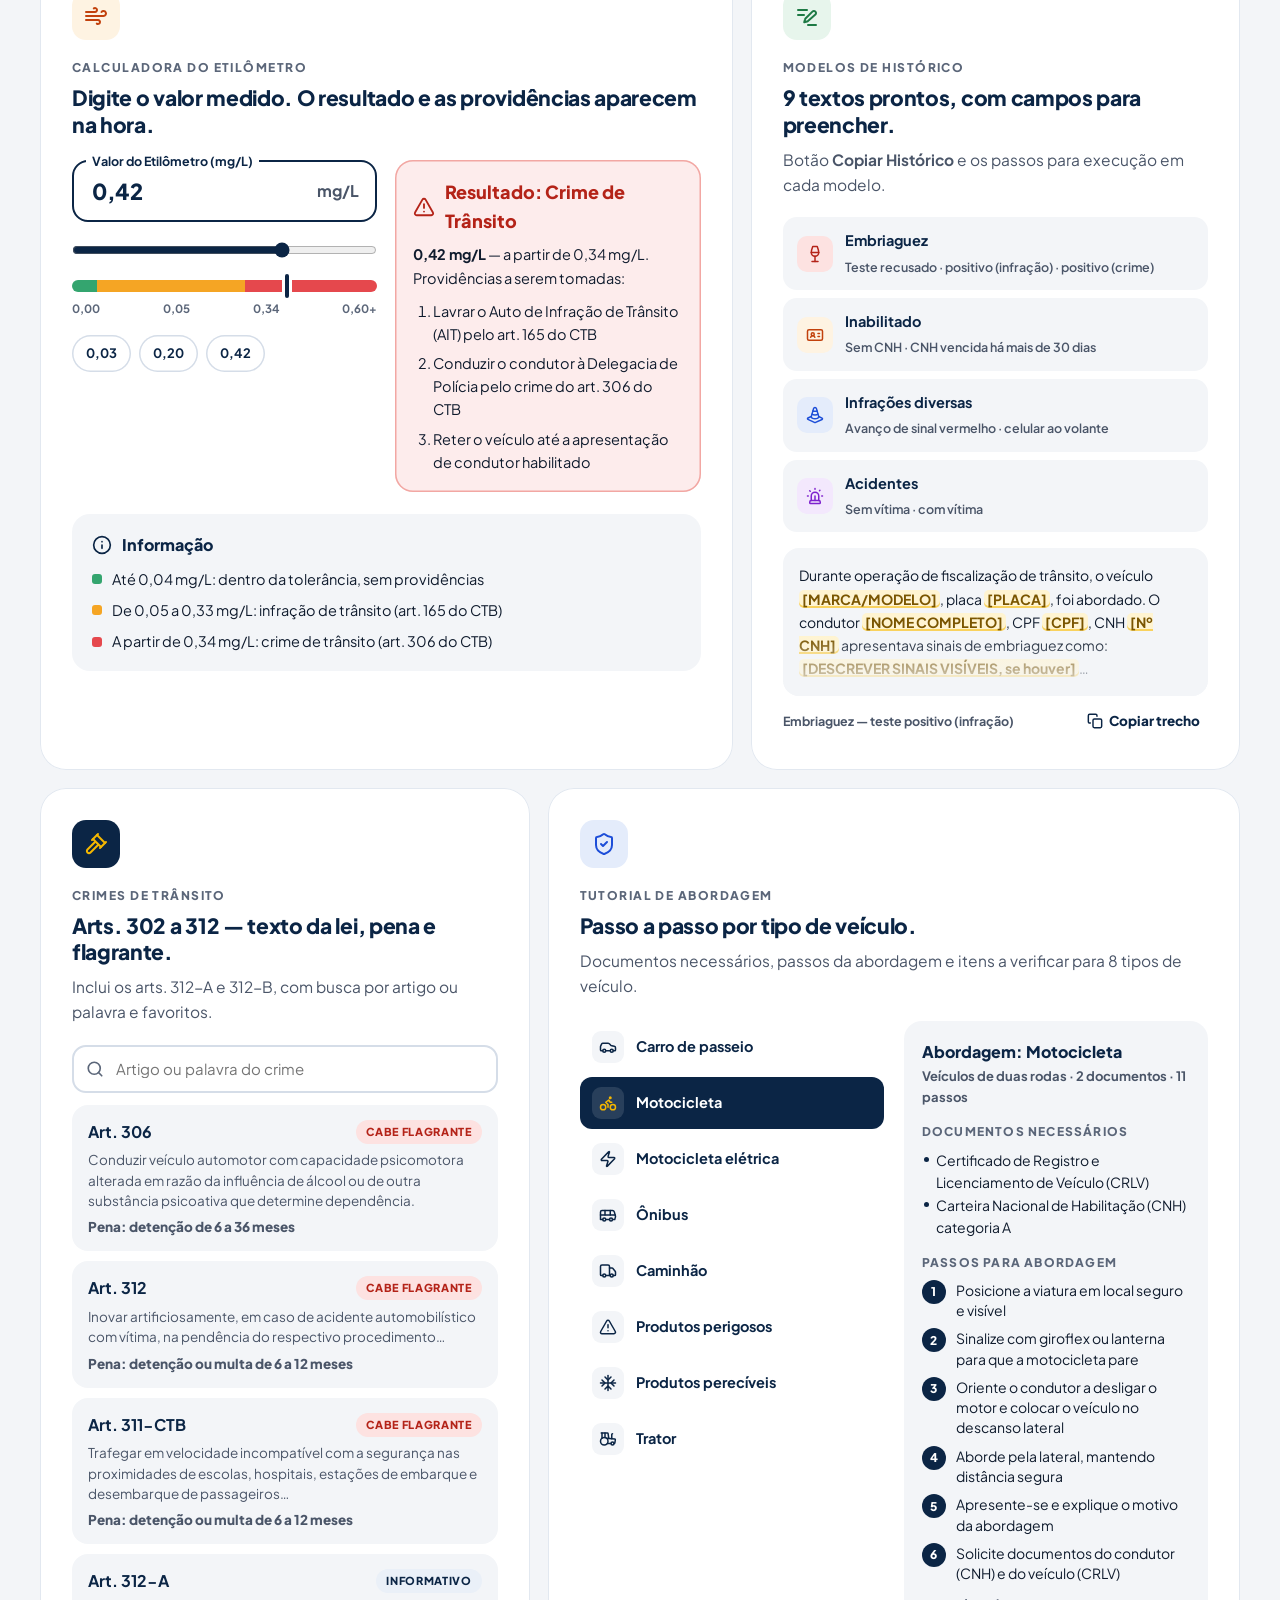
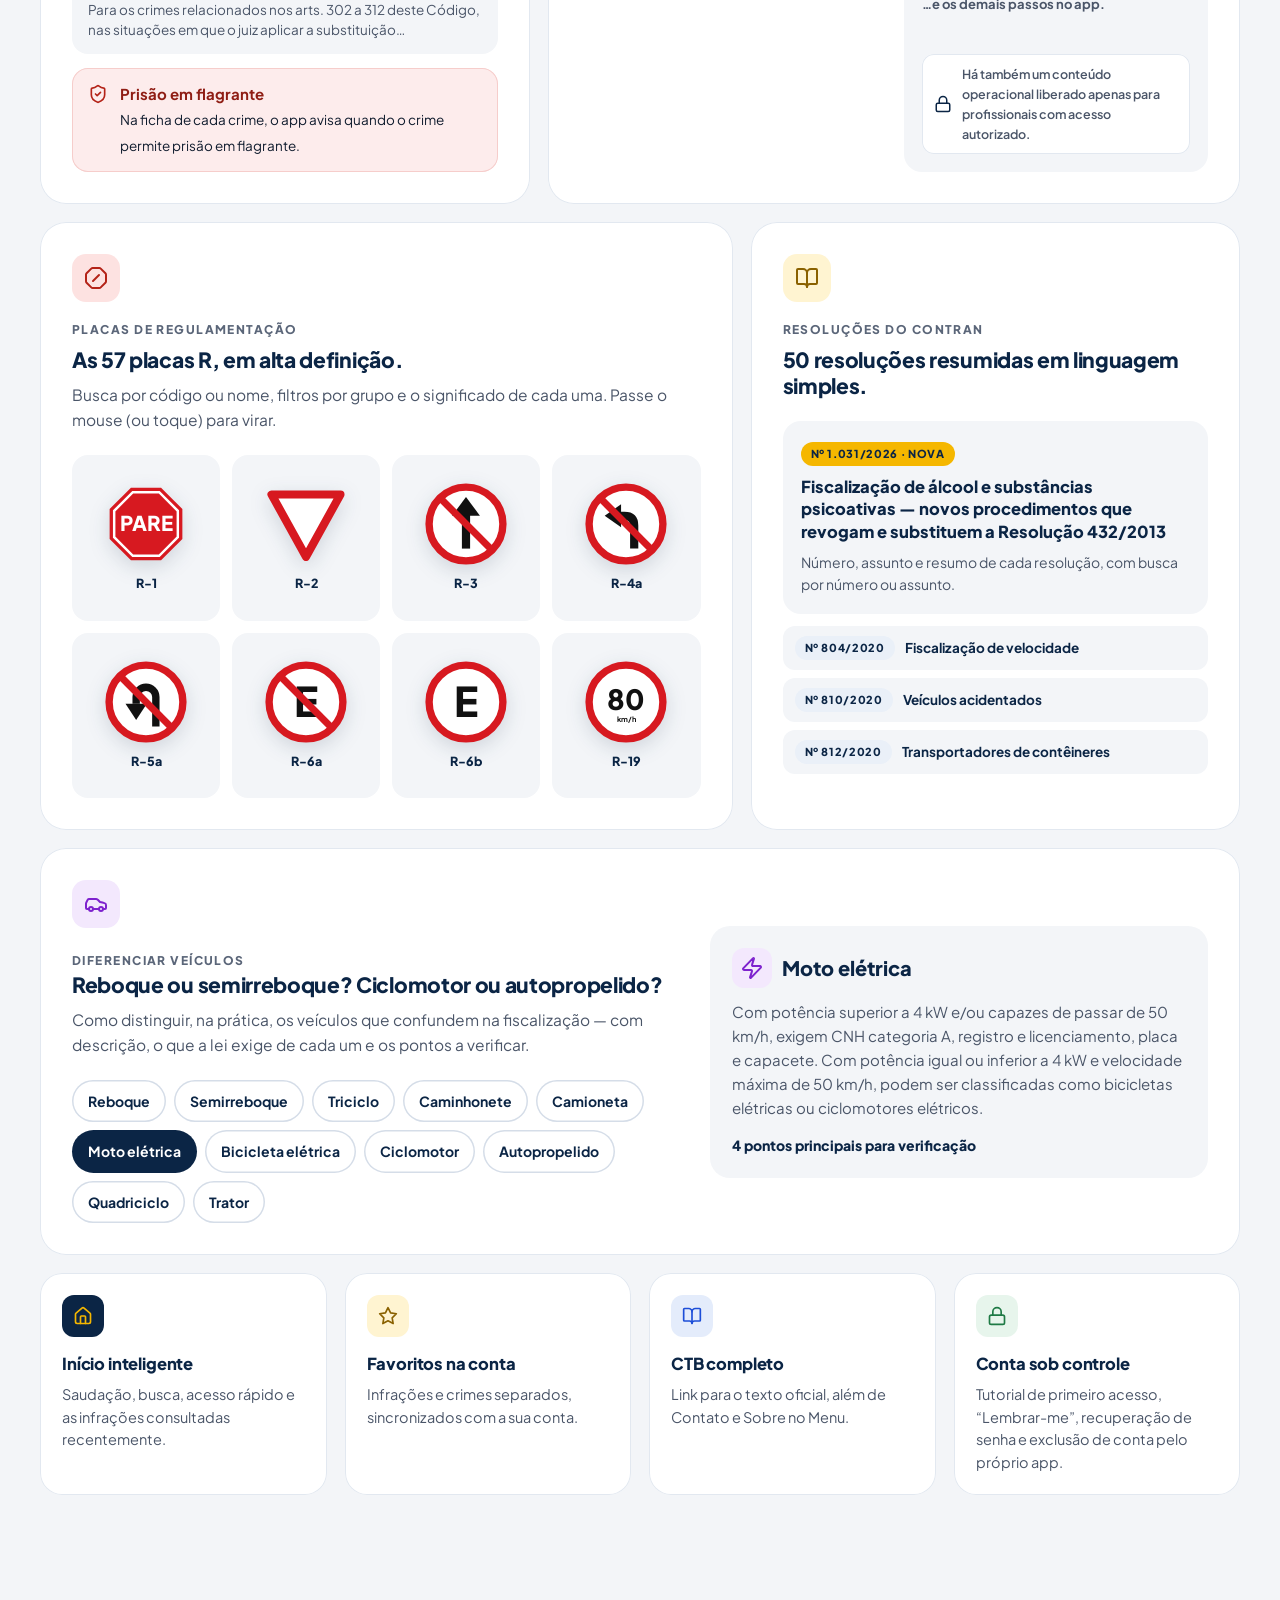
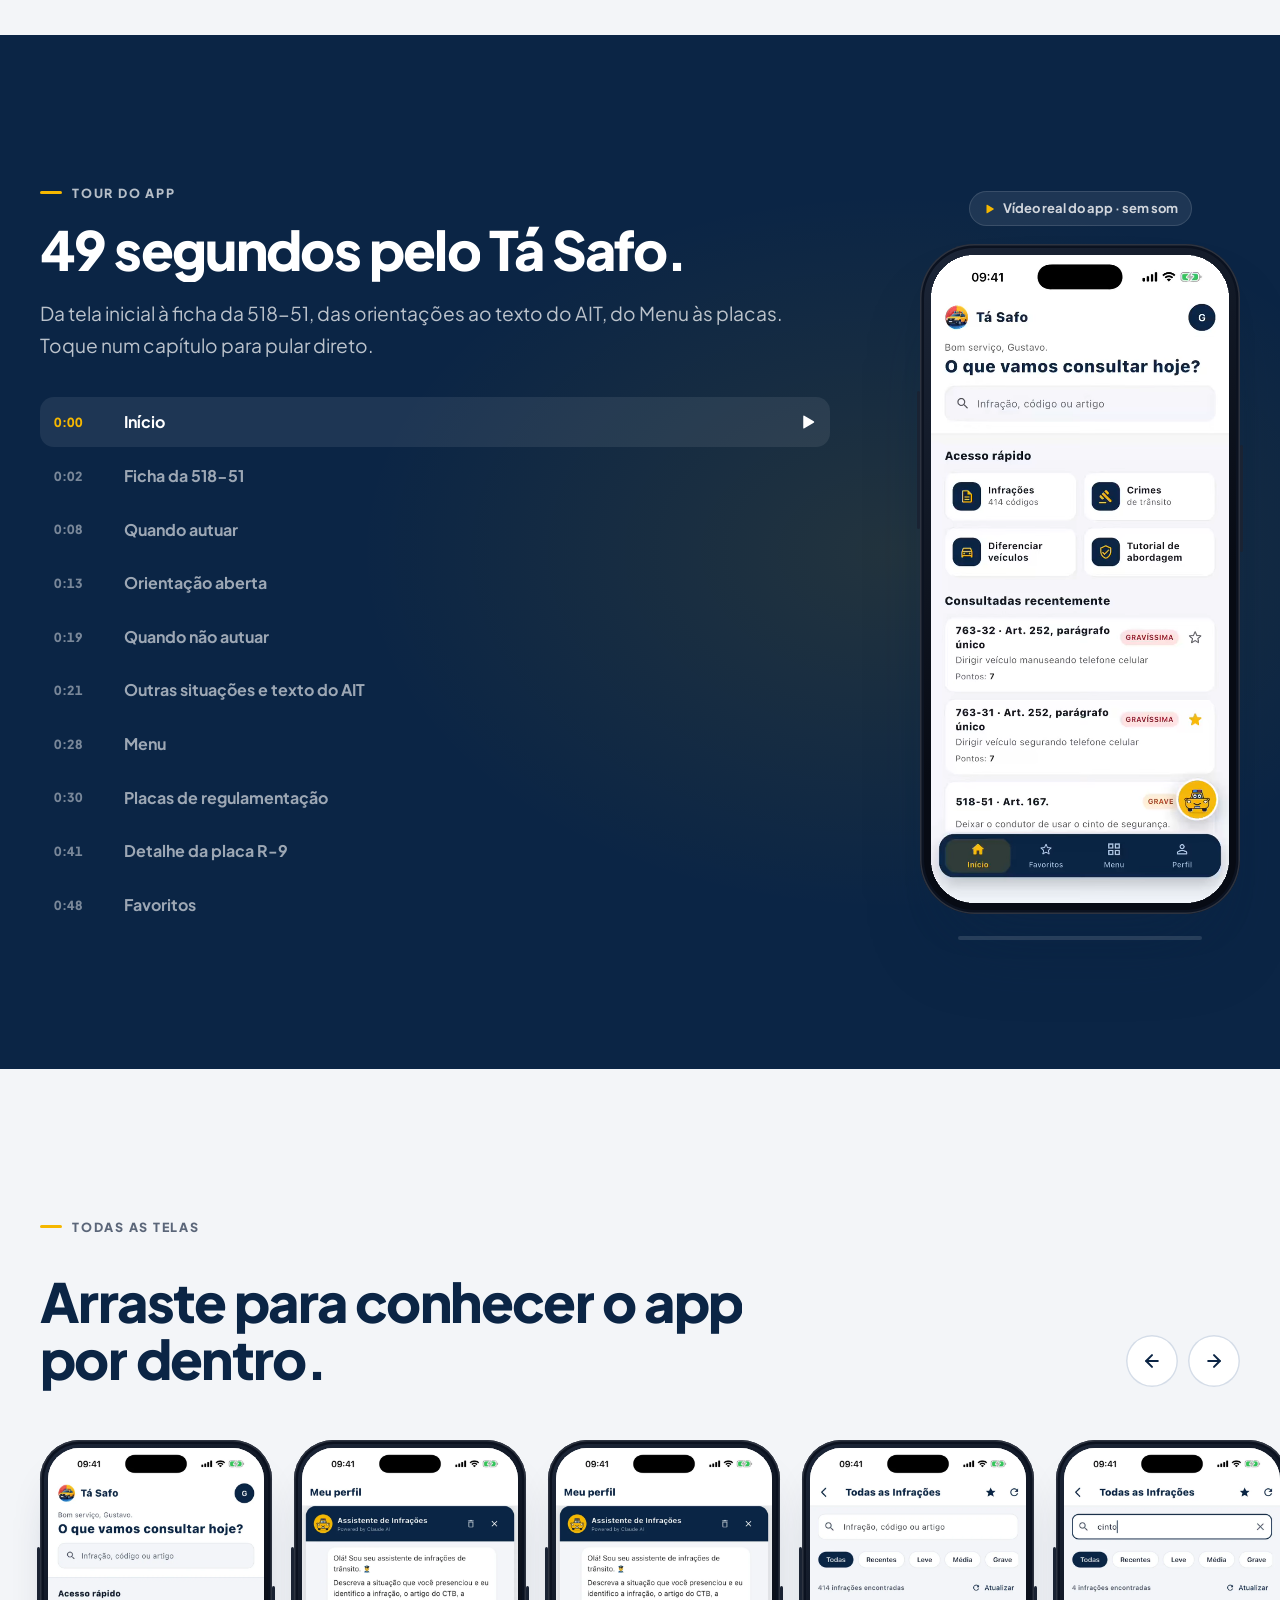
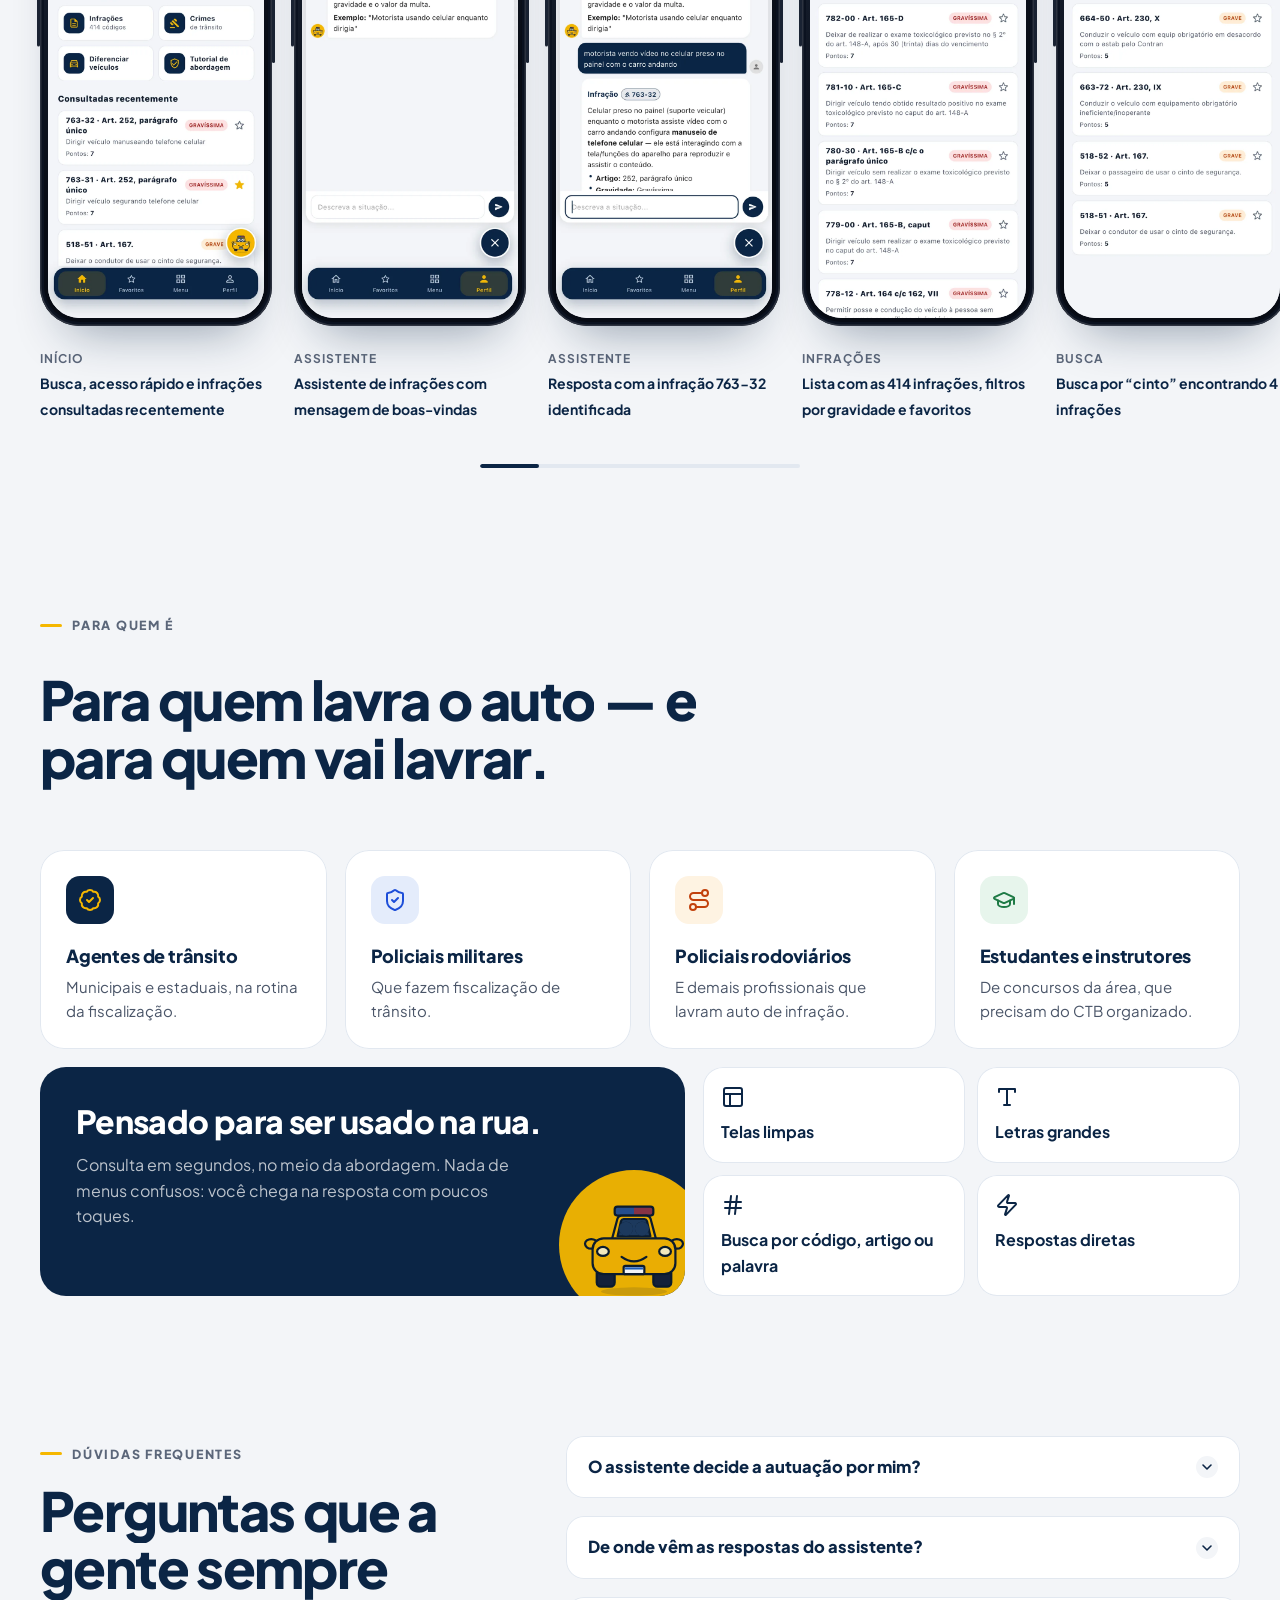
==== commit 971d8bf1: "SEO: título e descrição com palavras de busca, dados estruturados (site, organização e app), sitemap" ====
--- a/index.html
+++ b/index.html
@@ -3,8 +3,11 @@
 <head>
 <meta charset="UTF-8" />
 <meta name="viewport" content="width=device-width, initial-scale=1.0, viewport-fit=cover" />
-<title>Tá Safo — O parceiro de bolso do agente de trânsito</title>
-<meta name="description" content="Consulta rápida do CTB, orientações de quando autuar e quando não autuar e um assistente com inteligência artificial que enquadra a situação que você descreve. Para iPhone e Android." />
+<title>Tá Safo — App para Agentes de Trânsito | Infrações do CTB com IA</title>
+<meta name="description" content="Tá Safo, o app do agente de trânsito: 414 infrações do CTB, quando autuar e quando não autuar, crimes, etilômetro e assistente com IA. iPhone e Android." />
+<meta name="robots" content="index, follow, max-image-preview:large, max-snippet:-1" />
+<meta name="application-name" content="Tá Safo" />
+<meta name="apple-itunes-app" content="app-id=6757497748" />
 <meta name="theme-color" content="#0B2545" />
 <meta name="color-scheme" content="light" />
 <link rel="canonical" href="https://tasafo2025.github.io/TaSafo/" />
@@ -12,19 +15,23 @@
 <meta property="og:type" content="website" />
 <meta property="og:locale" content="pt_BR" />
 <meta property="og:site_name" content="Tá Safo" />
-<meta property="og:title" content="Tá Safo — Descreva a abordagem. Receba o enquadramento." />
-<meta property="og:description" content="Todo o CTB no bolso, com orientação de quem fiscaliza: 414 infrações, 3.295 orientações de fiscalização e um assistente com IA." />
+<meta property="og:title" content="Tá Safo — App para agentes de trânsito" />
+<meta property="og:description" content="Descreva a abordagem. Receba o enquadramento. Todo o CTB no bolso: 414 infrações, 3.295 orientações de fiscalização e um assistente com IA." />
 <meta property="og:url" content="https://tasafo2025.github.io/TaSafo/" />
 <meta property="og:image" content="https://tasafo2025.github.io/TaSafo/assets/img/og-image.jpg" />
 <meta property="og:image:width" content="1200" />
 <meta property="og:image:height" content="630" />
 <meta property="og:image:alt" content="Tá Safo: o app do agente de trânsito, com a ficha da infração e o assistente com IA na tela do celular." />
 <meta name="twitter:card" content="summary_large_image" />
-<meta name="twitter:title" content="Tá Safo — Descreva a abordagem. Receba o enquadramento." />
+<meta name="twitter:title" content="Tá Safo — App para agentes de trânsito" />
 <meta name="twitter:description" content="Todo o CTB no bolso, com orientação de quem fiscaliza." />
 <meta name="twitter:image" content="https://tasafo2025.github.io/TaSafo/assets/img/og-image.jpg" />
 
 <link rel="icon" type="image/png" sizes="32x32" href="assets/img/favicon-32.png" />
+<link rel="icon" type="image/png" sizes="48x48" href="assets/img/icon-48.png" />
+<link rel="icon" type="image/png" sizes="96x96" href="assets/img/icon-96.png" />
+<link rel="icon" type="image/png" sizes="192x192" href="assets/img/icon-192.png" />
+<link rel="manifest" href="site.webmanifest" />
 <link rel="apple-touch-icon" href="assets/img/apple-touch-icon.png" />
 
 <!-- Meta Pixel Code -->
@@ -53,17 +60,48 @@
 <script type="application/ld+json">
 {
   "@context": "https://schema.org",
-  "@type": "MobileApplication",
-  "name": "Tá Safo",
-  "description": "O parceiro de bolso do agente de trânsito: consulta rápida do CTB, orientações de quando autuar e quando não autuar, e um assistente com inteligência artificial que enquadra a situação descrita.",
-  "applicationCategory": "ReferenceApplication",
-  "operatingSystem": "iOS, Android",
-  "inLanguage": "pt-BR",
-  "url": "https://tasafo2025.github.io/TaSafo/",
-  "image": "https://tasafo2025.github.io/TaSafo/assets/img/logo-128.png",
-  "installUrl": [
-    "https://apps.apple.com/br/app/ta-safo/id6757497748",
-    "https://play.google.com/store/apps/details?id=com.tasafo.app"
+  "@graph": [
+    {
+      "@type": "WebSite",
+      "@id": "https://tasafo2025.github.io/TaSafo/#website",
+      "url": "https://tasafo2025.github.io/TaSafo/",
+      "name": "Tá Safo",
+      "alternateName": ["Ta Safo", "TaSafo", "App Tá Safo"],
+      "description": "Site oficial do Tá Safo, o app para agentes de trânsito.",
+      "inLanguage": "pt-BR",
+      "publisher": { "@id": "https://tasafo2025.github.io/TaSafo/#organization" }
+    },
+    {
+      "@type": "Organization",
+      "@id": "https://tasafo2025.github.io/TaSafo/#organization",
+      "name": "Tá Safo",
+      "alternateName": "Ta Safo",
+      "url": "https://tasafo2025.github.io/TaSafo/",
+      "logo": { "@type": "ImageObject", "url": "https://tasafo2025.github.io/TaSafo/assets/img/icon-512.png", "width": 512, "height": 512 },
+      "email": "suporte.safo@gmail.com",
+      "sameAs": [
+        "https://instagram.com/apptasafo",
+        "https://apps.apple.com/br/app/ta-safo/id6757497748",
+        "https://play.google.com/store/apps/details?id=com.tasafo.app"
+      ]
+    },
+    {
+      "@type": "MobileApplication",
+      "@id": "https://tasafo2025.github.io/TaSafo/#app",
+      "name": "Tá Safo",
+      "alternateName": "Ta Safo",
+      "description": "O parceiro de bolso do agente de trânsito: consulta rápida do CTB, orientações de quando autuar e quando não autuar, crimes de trânsito, calculadora do etilômetro, modelos de histórico e um assistente com inteligência artificial que enquadra a situação descrita.",
+      "applicationCategory": "ReferenceApplication",
+      "operatingSystem": "iOS, Android",
+      "inLanguage": "pt-BR",
+      "url": "https://tasafo2025.github.io/TaSafo/",
+      "image": "https://tasafo2025.github.io/TaSafo/assets/img/og-image.jpg",
+      "publisher": { "@id": "https://tasafo2025.github.io/TaSafo/#organization" },
+      "installUrl": [
+        "https://apps.apple.com/br/app/ta-safo/id6757497748",
+        "https://play.google.com/store/apps/details?id=com.tasafo.app"
+      ]
+    }
   ]
 }
 </script>
@@ -165,16 +203,16 @@
 <main id="conteudo">
 
 <!-- HERO -->
-<section class="hero" id="topo" aria-labelledby="hero-title">
+<section class="hero" id="topo" aria-labelledby="hero-h1">
   <div class="hero__grid-bg" aria-hidden="true"></div>
   <div class="hero__spot" aria-hidden="true"></div>
   <div class="container hero__inner">
     <div class="hero__copy">
-      <div class="hero__badge" data-reveal>
+      <h1 class="hero__badge" id="hero-h1" data-reveal>
         <span class="mascot" data-mascot></span>
-        Para agentes de trânsito <b>· iPhone e Android</b>
-      </div>
-      <h1 class="h-display" id="hero-title" data-split>Descreva a abordagem. <span class="mark">Receba o enquadramento.</span></h1>
+        Tá Safo: app para agentes de trânsito <b>· iPhone e Android</b>
+      </h1>
+      <p class="h-display" id="hero-title" data-split>Descreva a abordagem. <span class="mark">Receba o enquadramento.</span></p>
       <p class="lead" data-reveal style="--d:.35s">O parceiro de bolso do agente de trânsito: todo o CTB com orientação de quem fiscaliza — quando autuar, quando não autuar e o que escrever no AIT. E um assistente com inteligência artificial que enquadra a situação que você descreve.</p>
       <div class="store-row" data-reveal style="--d:.5s">
         <a class="store" href="https://apps.apple.com/br/app/ta-safo/id6757497748" target="_blank" rel="noopener" data-magnetic>
@@ -660,7 +698,6 @@
       <span class="eyebrow eyebrow--light" data-reveal>Tour do app</span>
       <h2 class="h-section" id="tour-title" data-split style="margin-top:18px">49 segundos pelo Tá Safo.</h2>
       <p class="lead" data-reveal style="margin-top:20px">Da tela inicial à ficha da 518-51, das orientações ao texto do AIT, do Menu às placas. Toque num capítulo para pular direto.</p>
-      <ol class="chapters" id="chapters" aria-label="Capítulos do vídeo"></ol>
     </div>
     <div class="tour__media" data-reveal="scale">
       <p class="tour__label"><svg aria-hidden="true"><use href="#i-play"/></svg>Vídeo real do app · sem som</p>
@@ -675,6 +712,7 @@
         <div class="tour__progress" aria-hidden="true"><i id="tourProgress"></i></div>
       </div>
     </div>
+    <ol class="chapters" id="chapters" aria-label="Capítulos do vídeo"></ol>
   </div>
 </section>
 
--- a/assets/css/site.css
+++ b/assets/css/site.css
@@ -371,7 +371,7 @@
 }
 .hero__badge .mascot { width: 26px; height: 26px; }
 .hero__badge b { color: var(--muted); font-weight: 600; }
-.hero h1 { margin-bottom: 22px; }
+.hero .h-display { margin-bottom: 22px; }
 .hero .lead { max-width: 560px; margin-bottom: 30px; }
 .hero__trust { display: flex; flex-wrap: wrap; gap: 10px 22px; margin-top: 34px; color: var(--muted); font-size: 14px; font-weight: 600; }
 .hero__trust span { display: inline-flex; align-items: center; gap: 8px; }
@@ -877,7 +877,10 @@
   content: ''; position: absolute; inset: 0; pointer-events: none;
   background: radial-gradient(900px 600px at 70% 50%, rgba(245, 183, 0, .10), transparent 60%);
 }
-.tour__grid { position: relative; display: grid; grid-template-columns: 1fr auto; gap: clamp(36px, 7vw, 110px); align-items: center; }
+.tour__grid { position: relative; display: grid; grid-template-columns: 1fr auto; grid-template-areas: 'copy media' 'chapters media'; column-gap: clamp(36px, 7vw, 110px); }
+.tour__copy { grid-area: copy; align-self: end; }
+.tour__media { grid-area: media; align-self: center; }
+.chapters { grid-area: chapters; align-self: start; }
 .tour .phone { --pw: 320px; }
 .chapters { position: relative; margin: 36px 0 0; padding: 0; list-style: none; display: grid; gap: 4px; }
 .chapters li { display: block; }
@@ -1039,15 +1042,15 @@
   .fstep:first-child { border-top: 0; }
   .fstep__phone { display: flex; justify-content: center; margin-top: 26px; }
   .fstep__phone .phone { --pw: min(240px, 62vw); }
-  .tour__grid { grid-template-columns: 1fr; gap: 0; }
-  .tour__copy { display: contents; }
-  .tour__copy > .eyebrow { justify-self: start; }
-  .tour__media { justify-self: center; order: 1; margin-top: 36px; }
+  .tour__grid { grid-template-columns: 1fr; grid-template-areas: 'copy' 'media' 'chapters'; }
+  .tour__media { justify-self: center; margin-top: 36px; }
+  .tour .phone { --pw: min(320px, 66vw, calc((100vh - 240px) * .44)); --pw: min(320px, 66vw, calc((100svh - 240px) * .44)); }
   .chapters {
-    order: 2; display: flex; gap: 8px; overflow-x: auto; scroll-snap-type: x proximity; scrollbar-width: none;
+    display: flex; gap: 8px; overflow-x: auto; scroll-snap-type: x proximity; scrollbar-width: none;
     margin: 48px calc(var(--gutter) * -1) 0; padding: 2px var(--gutter) 6px; scroll-padding-left: var(--gutter);
   }
   .chapters::-webkit-scrollbar { display: none; }
+  .chapters:focus-within { scroll-snap-type: none; }
   .chapters li { flex: 0 0 auto; scroll-snap-align: start; }
   .chapter {
     width: auto; grid-template-columns: auto auto; gap: 8px; padding: 10px 16px; border-radius: 999px; white-space: nowrap; font-size: 14.5px;
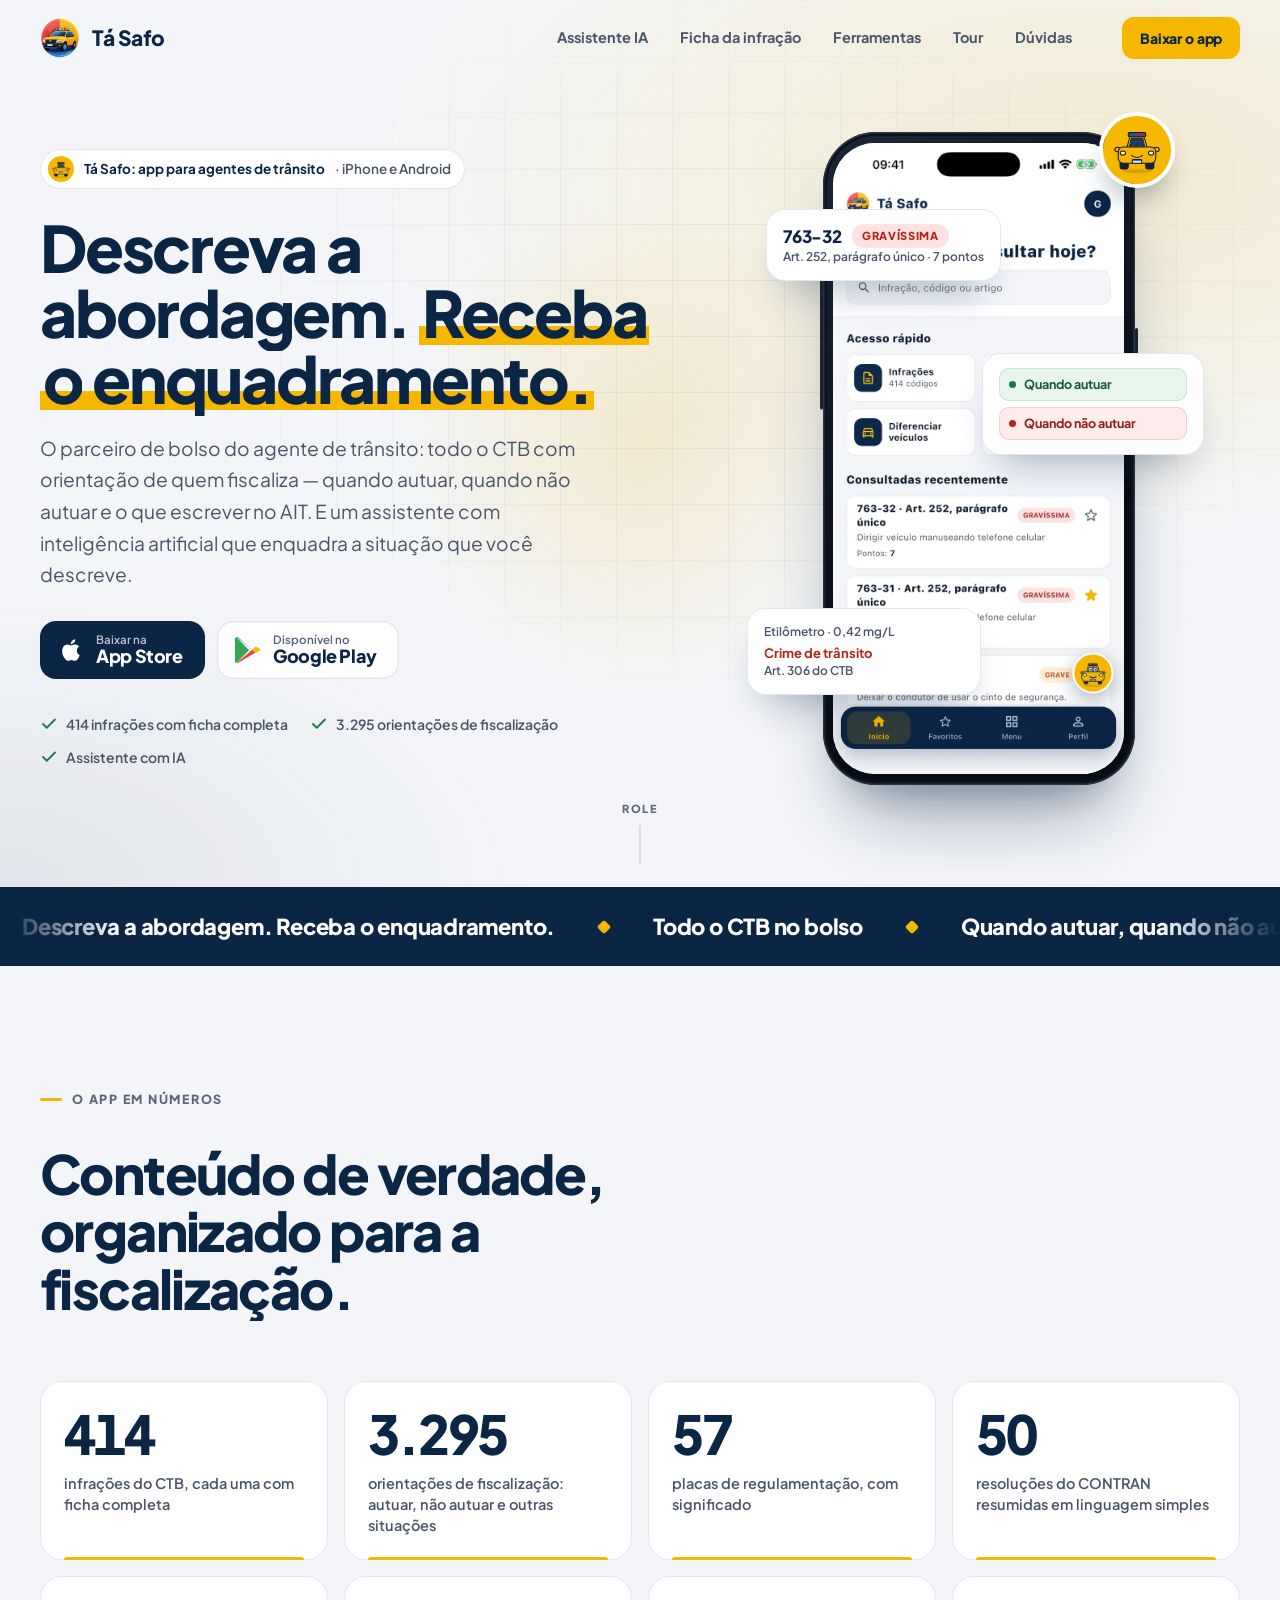
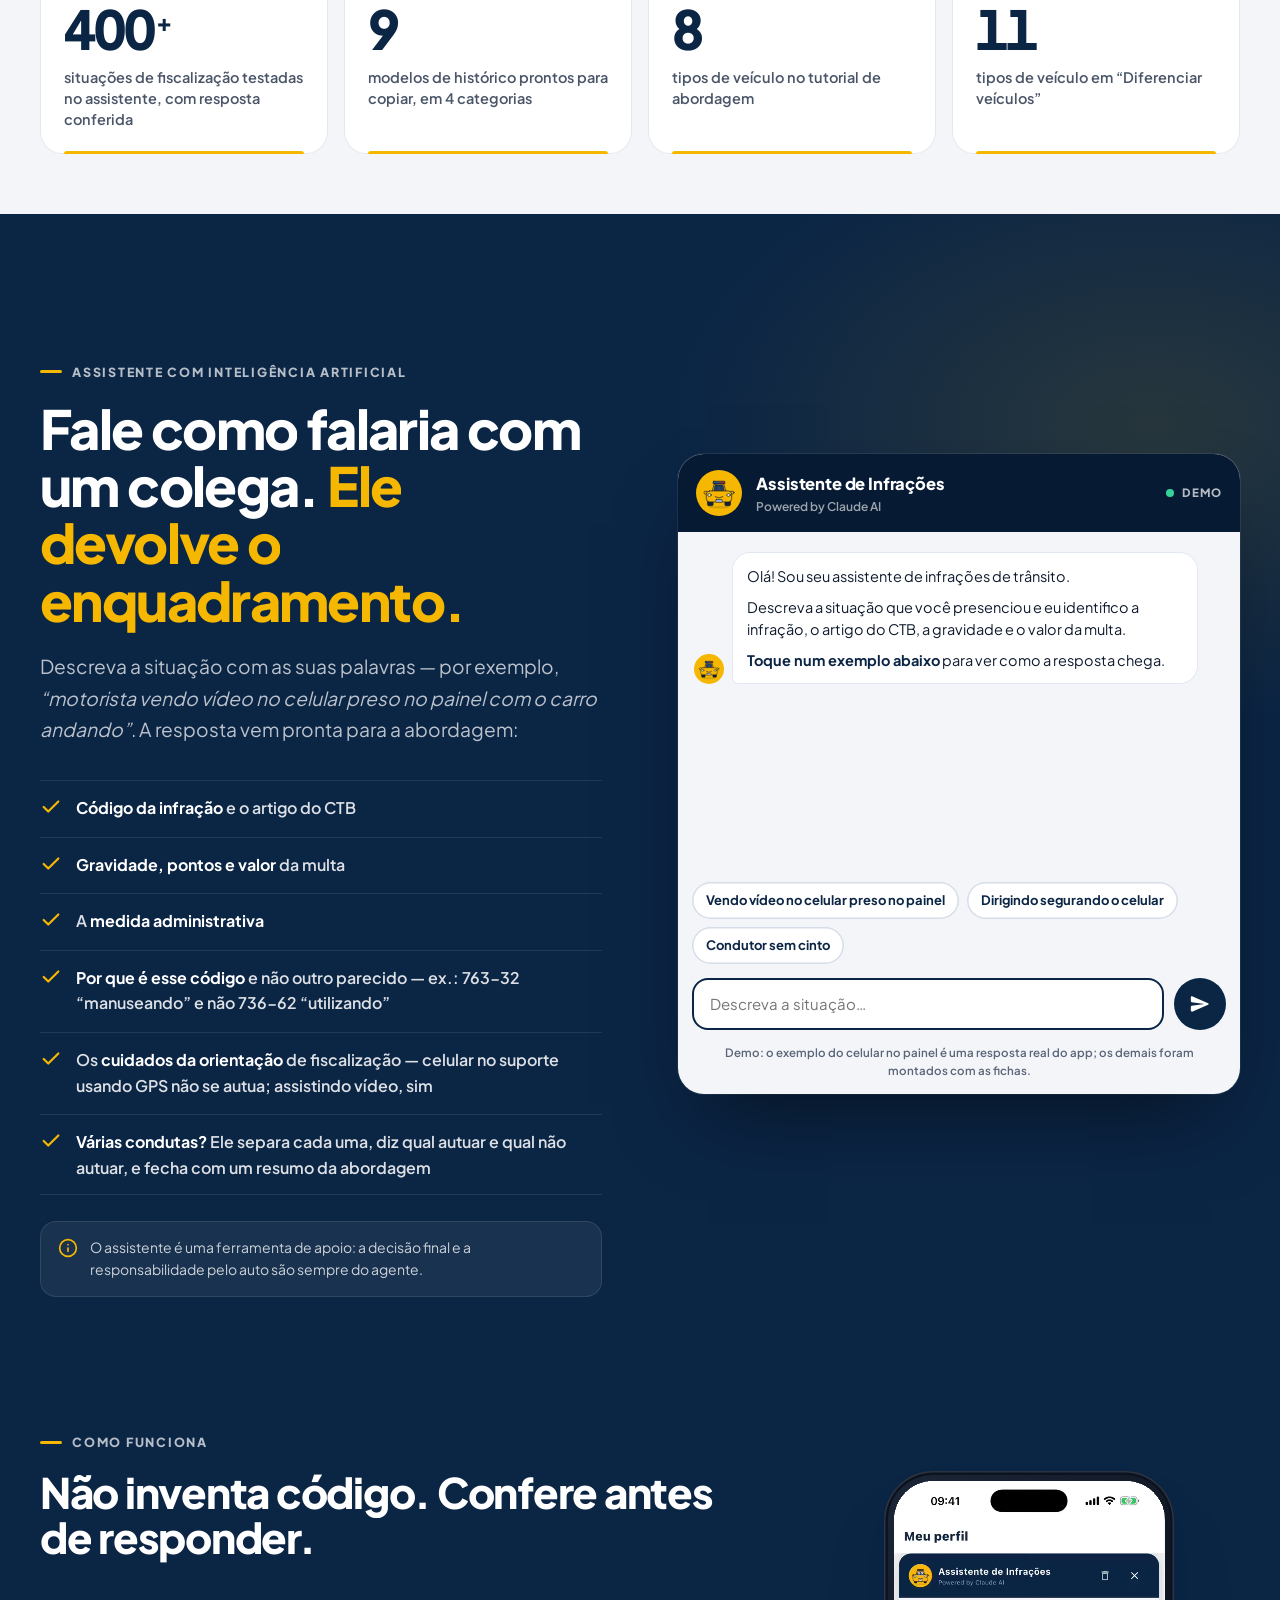
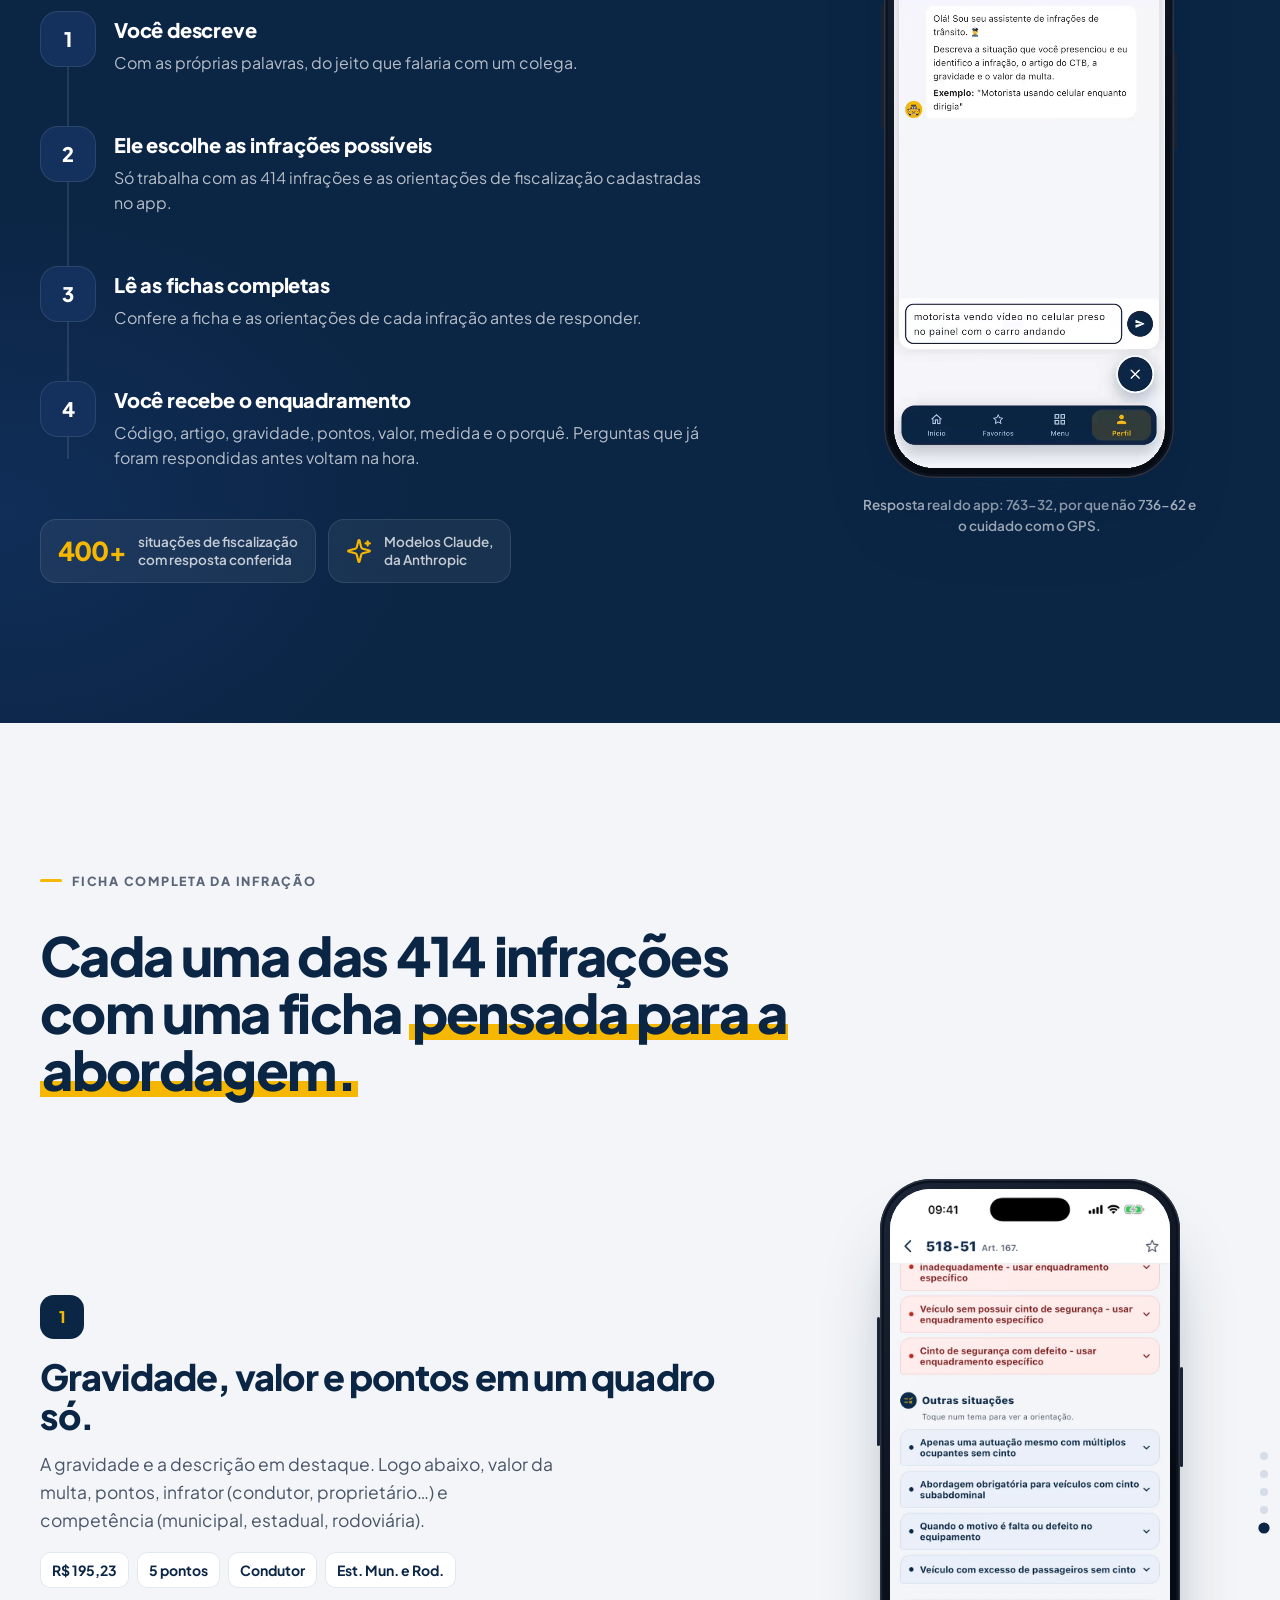
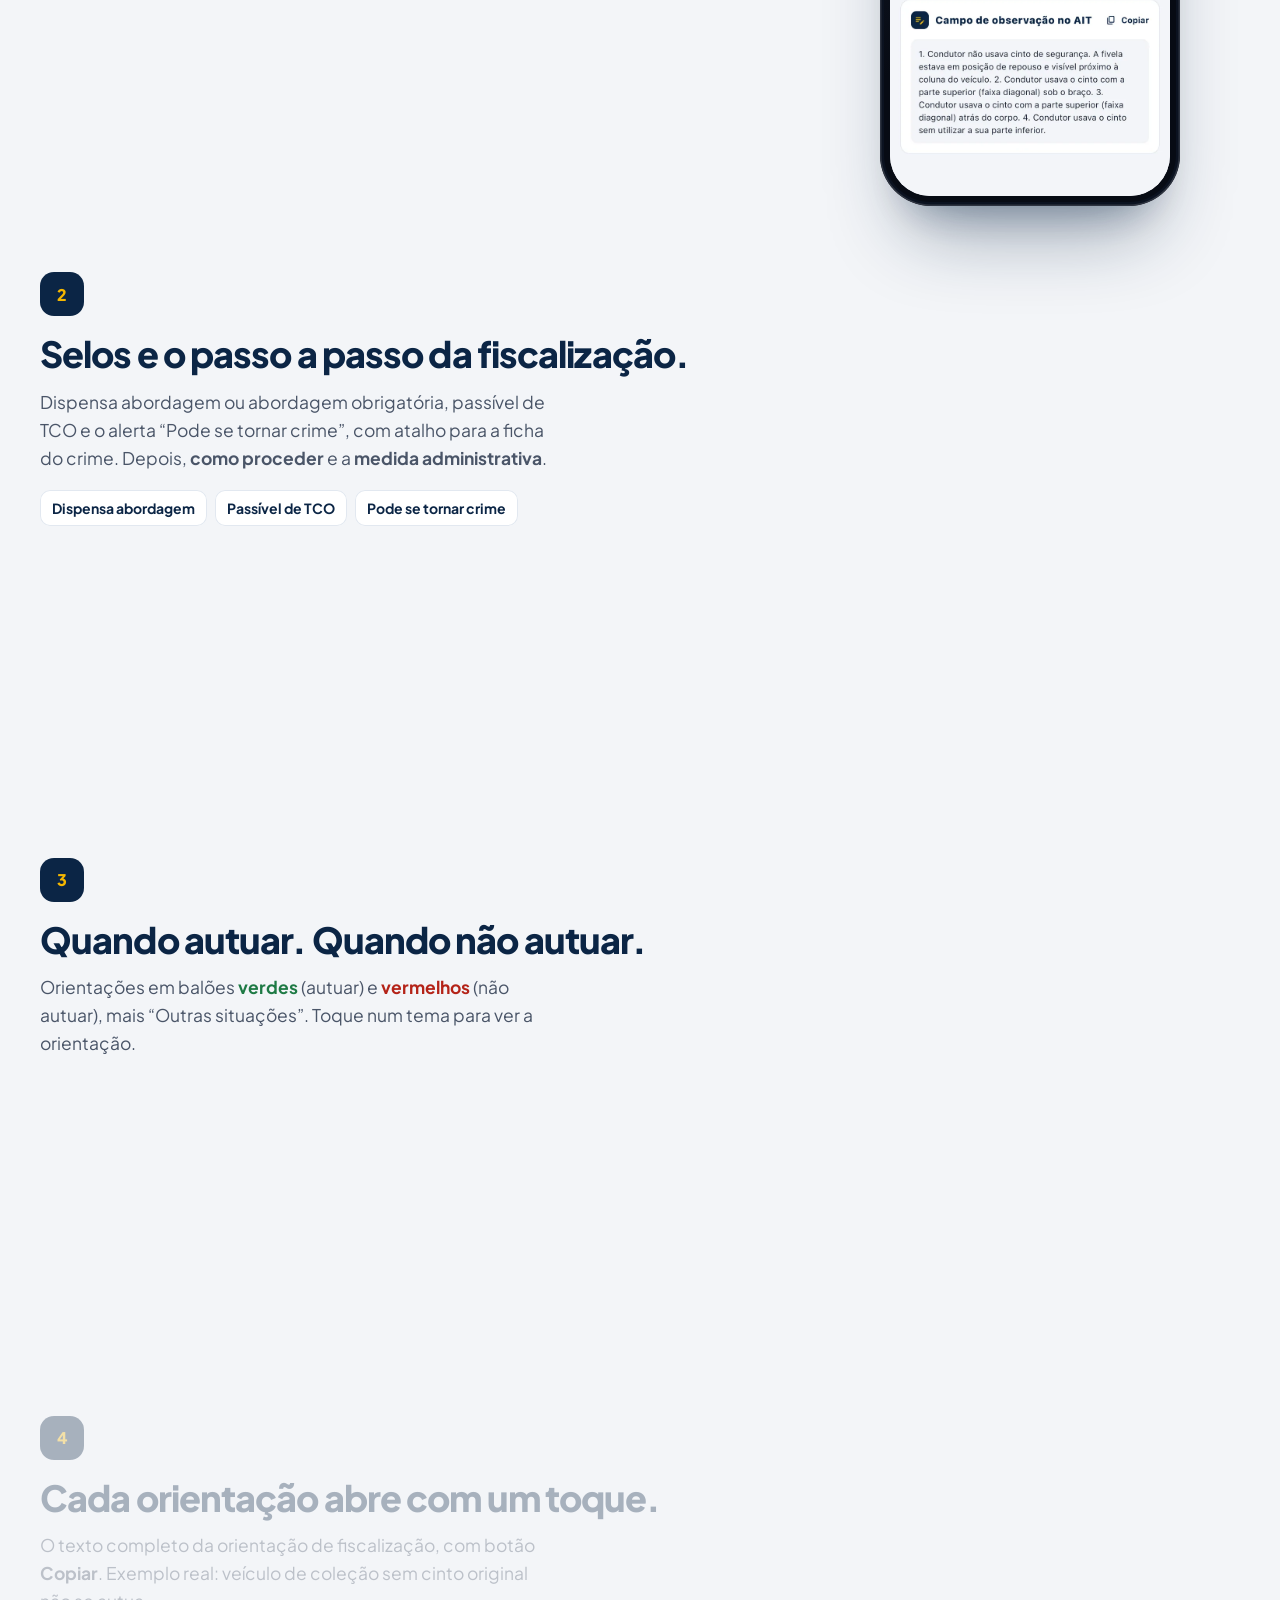
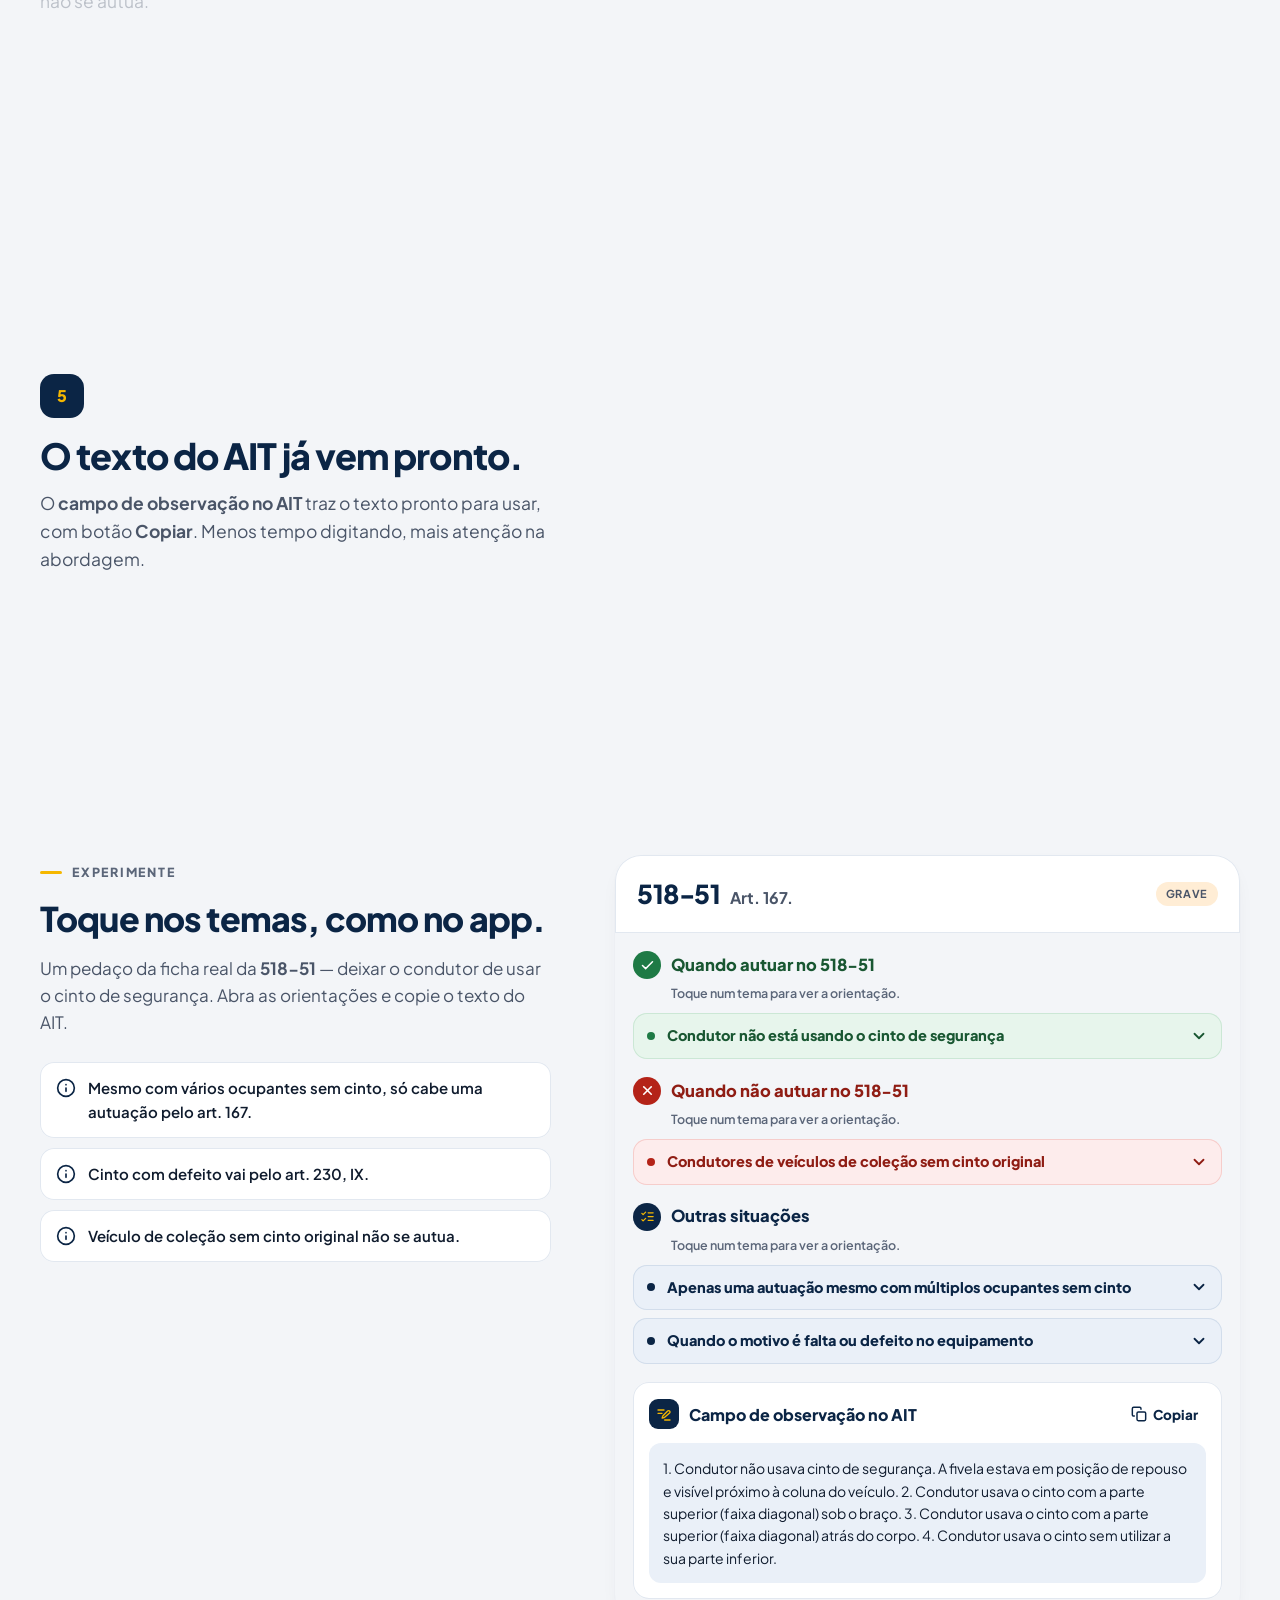
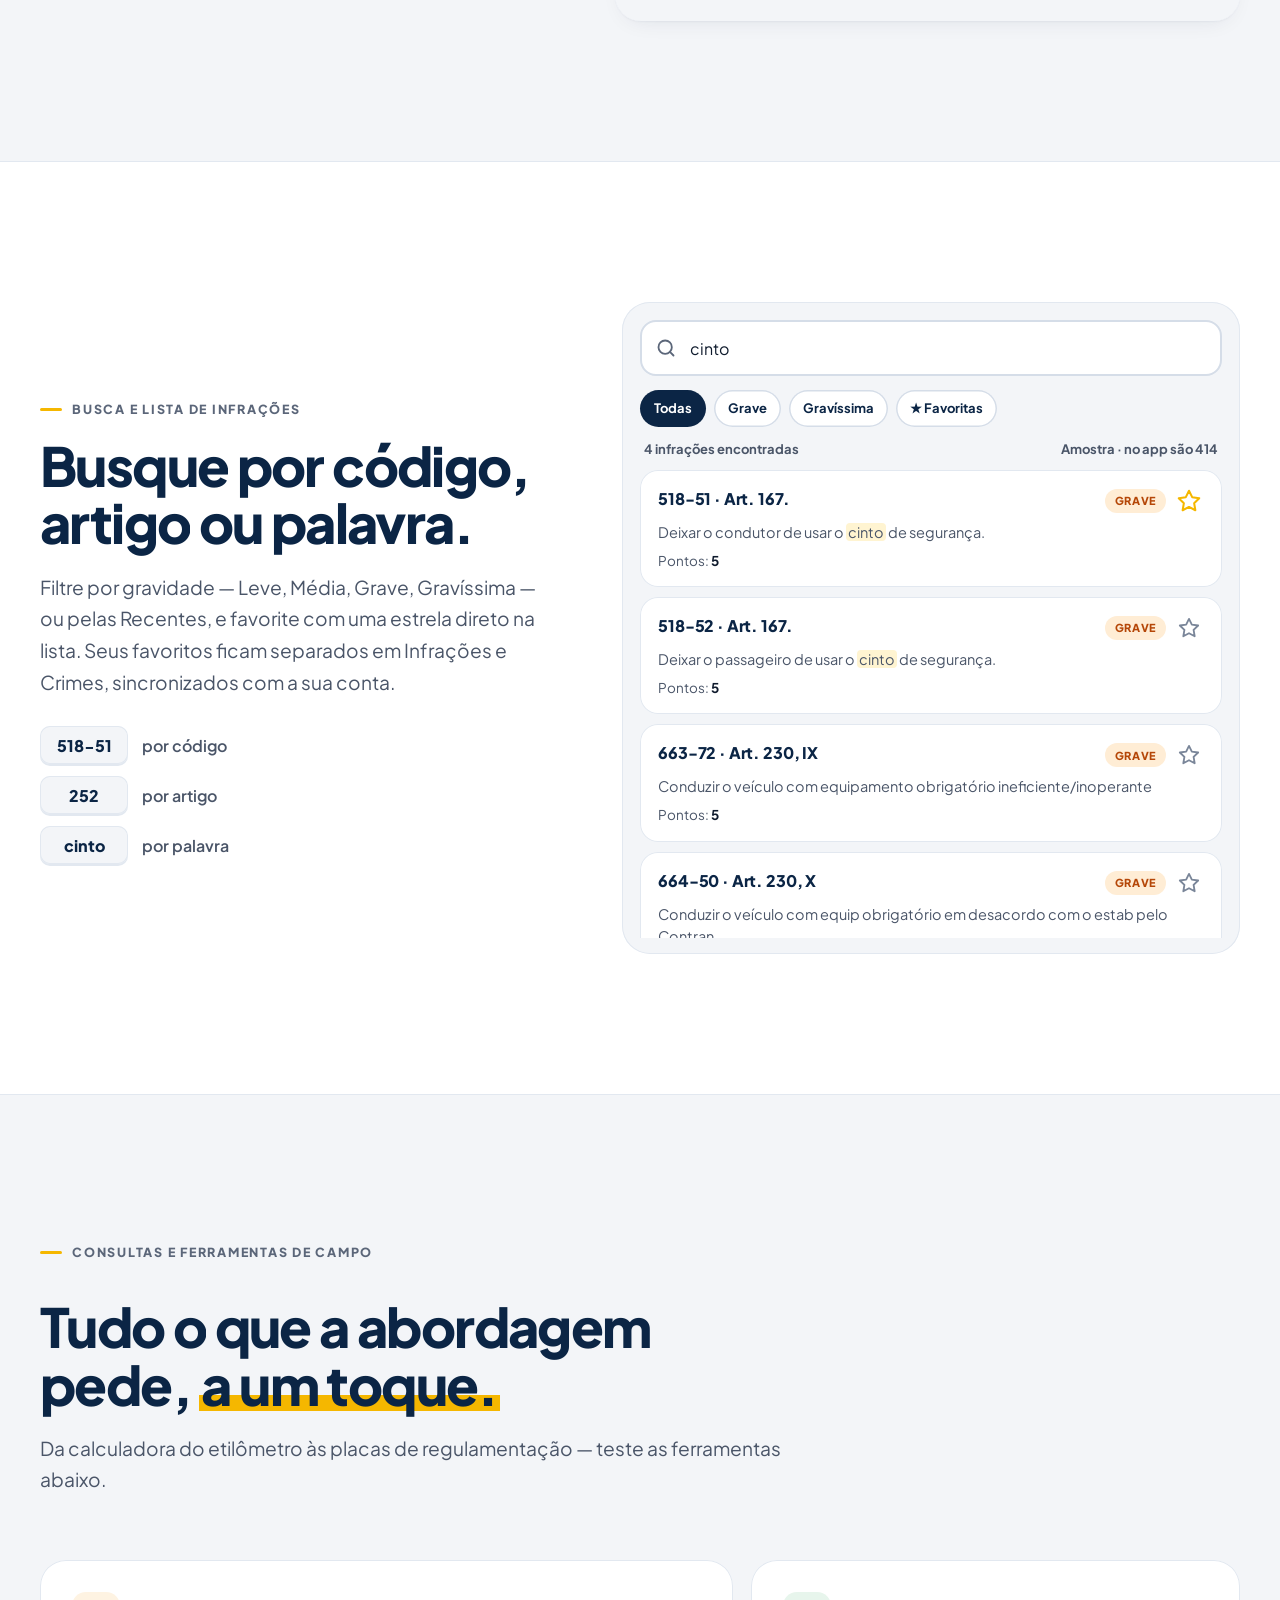
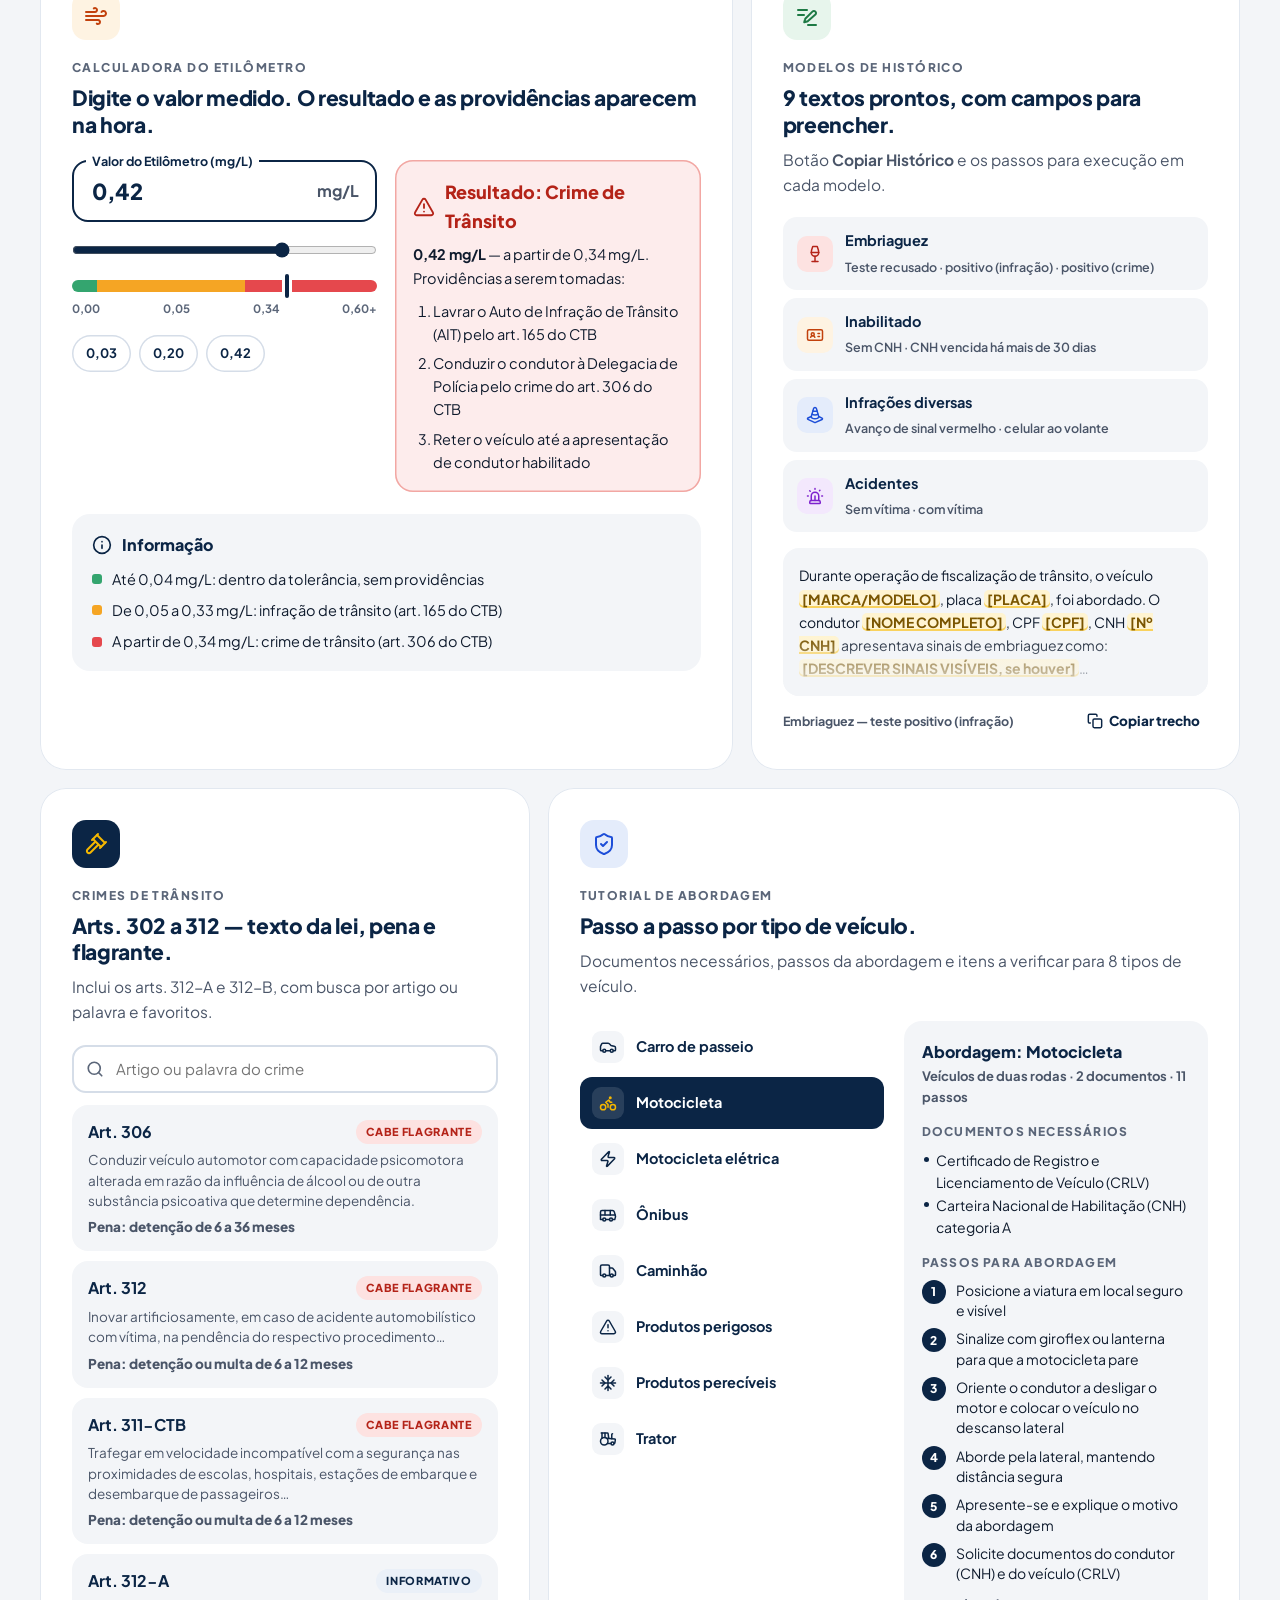
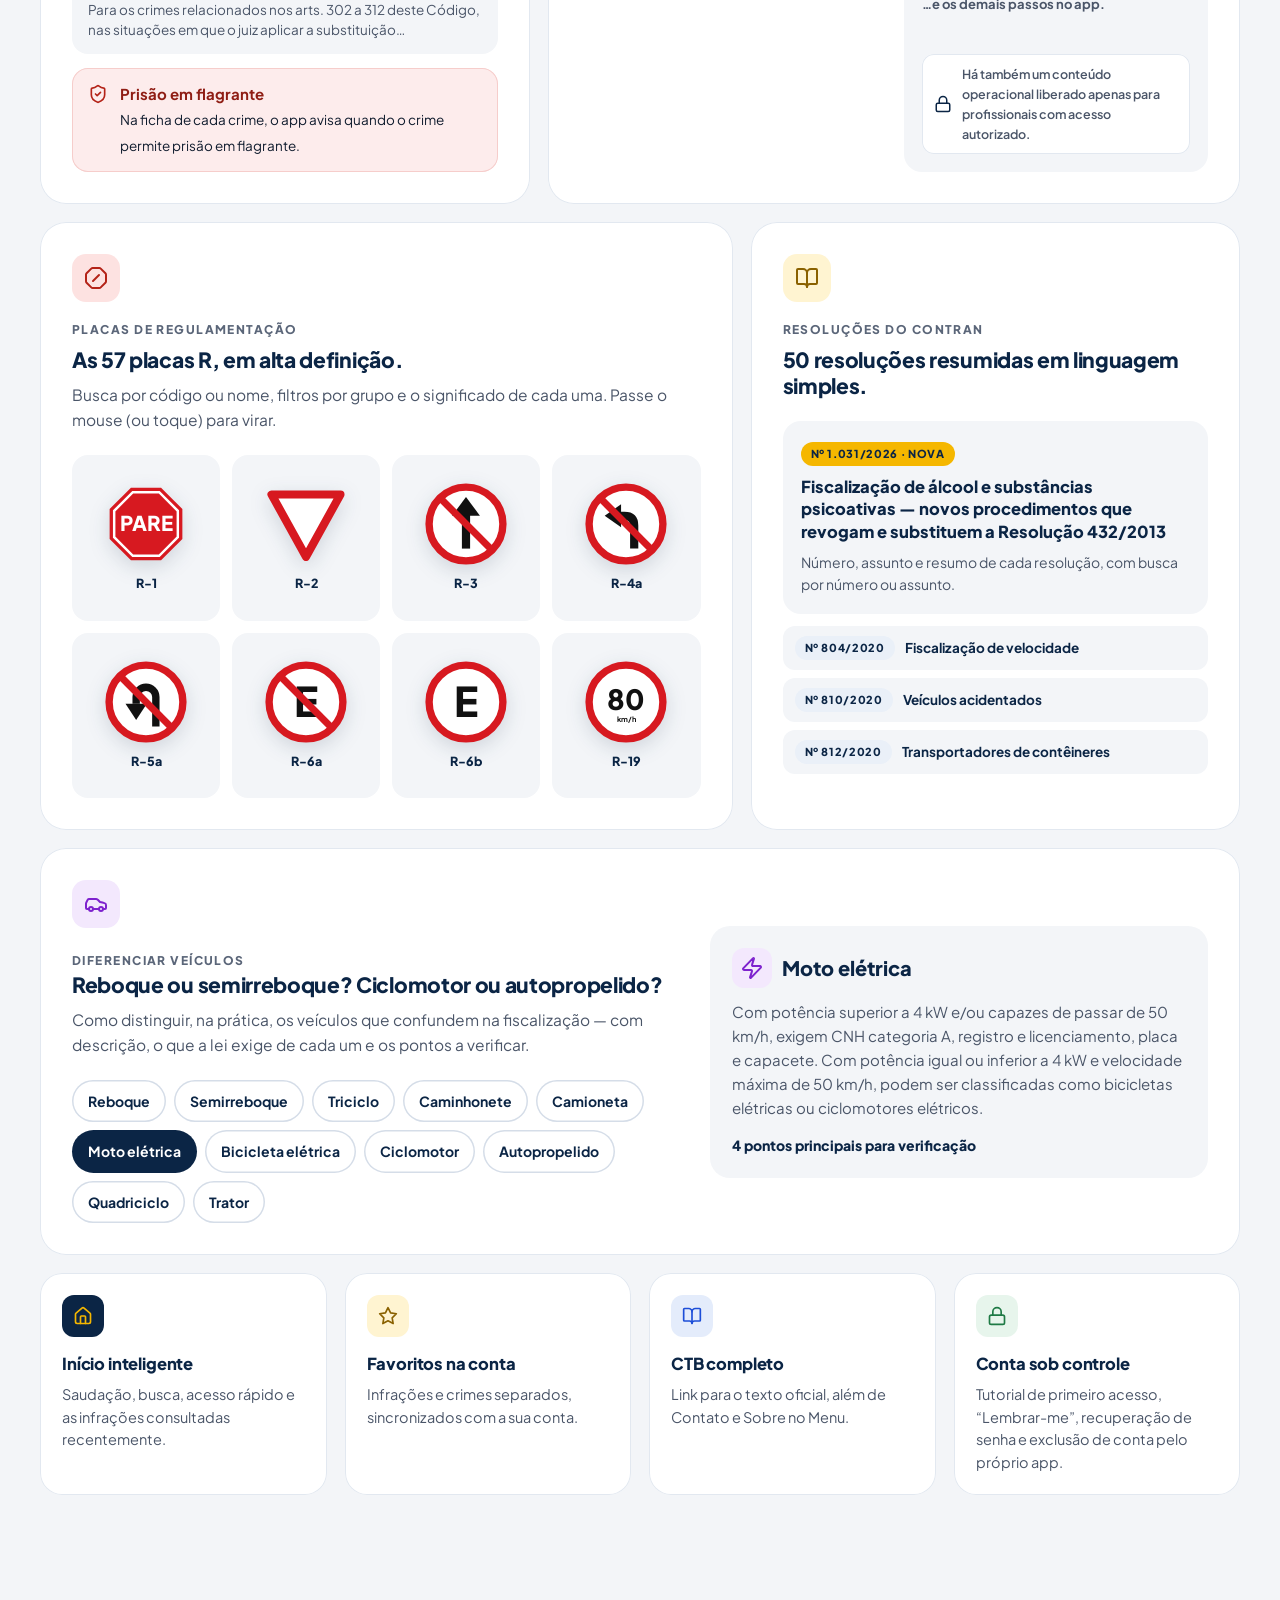
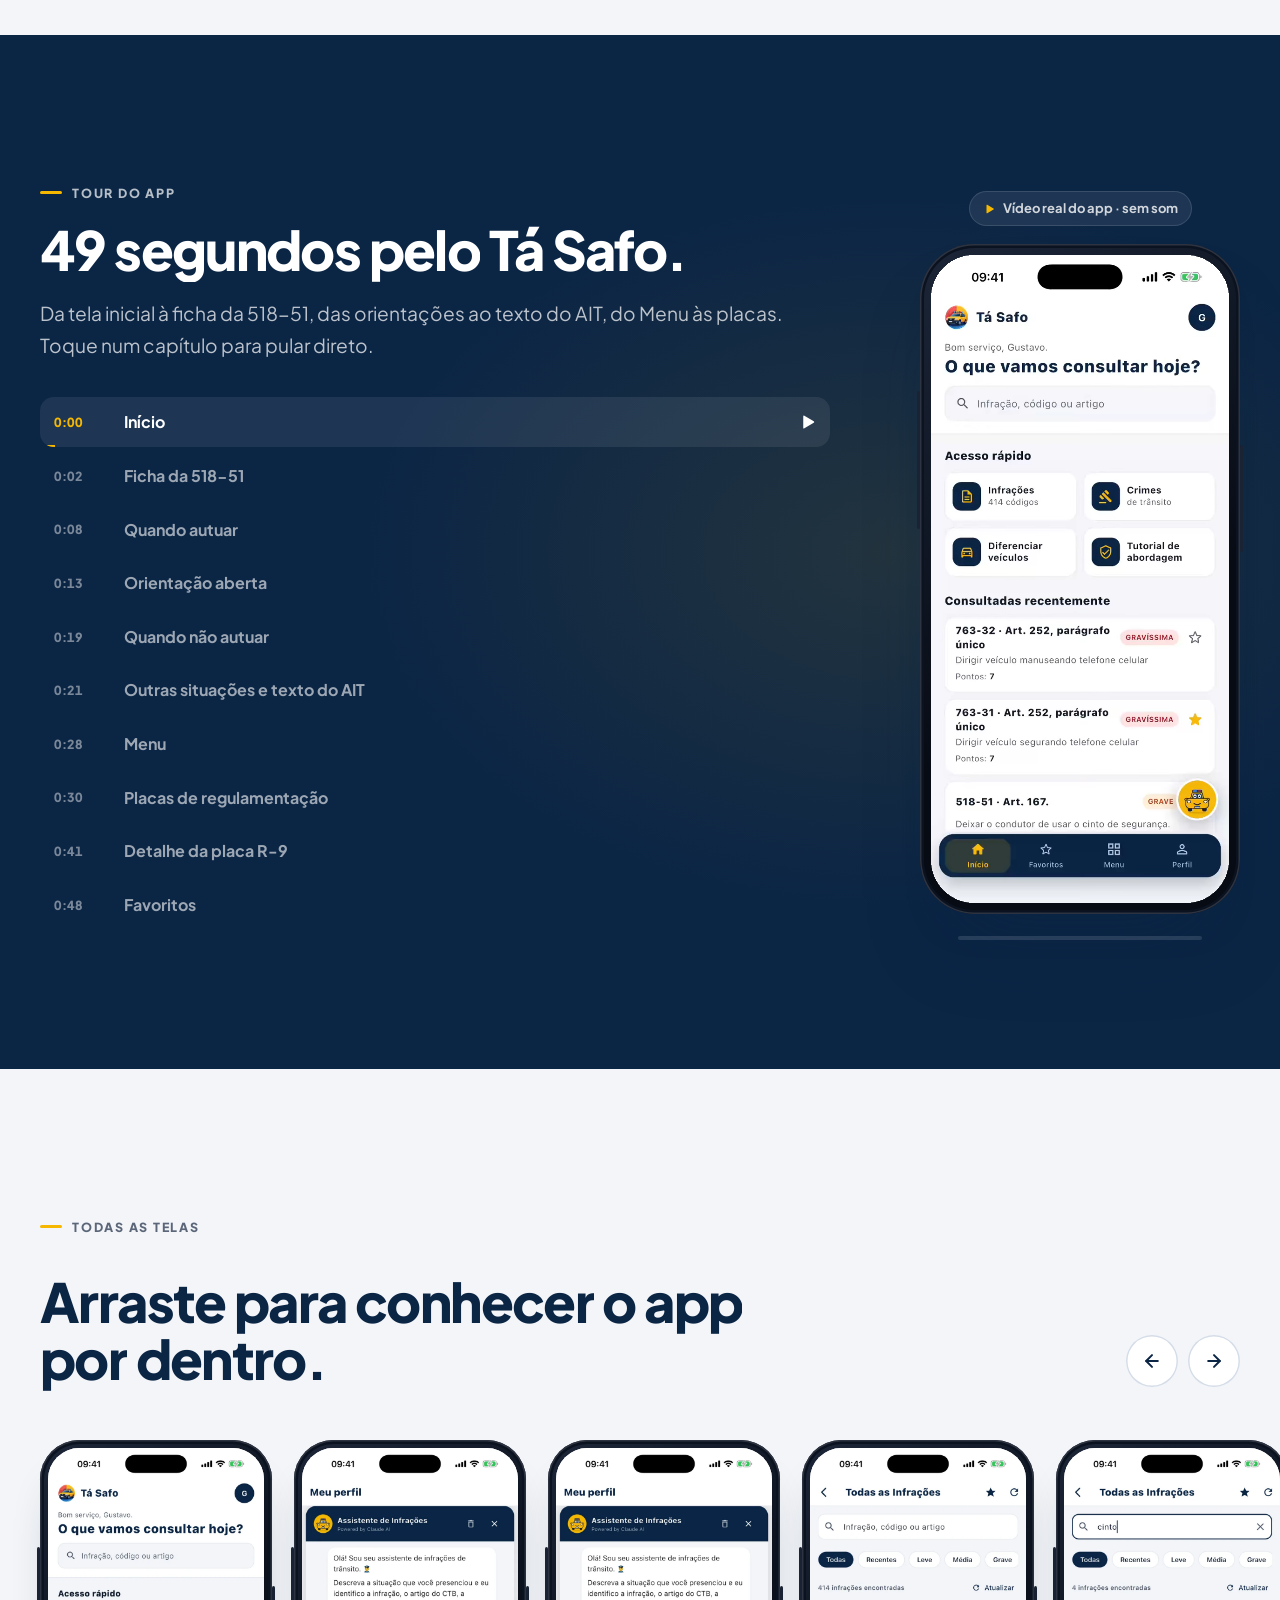
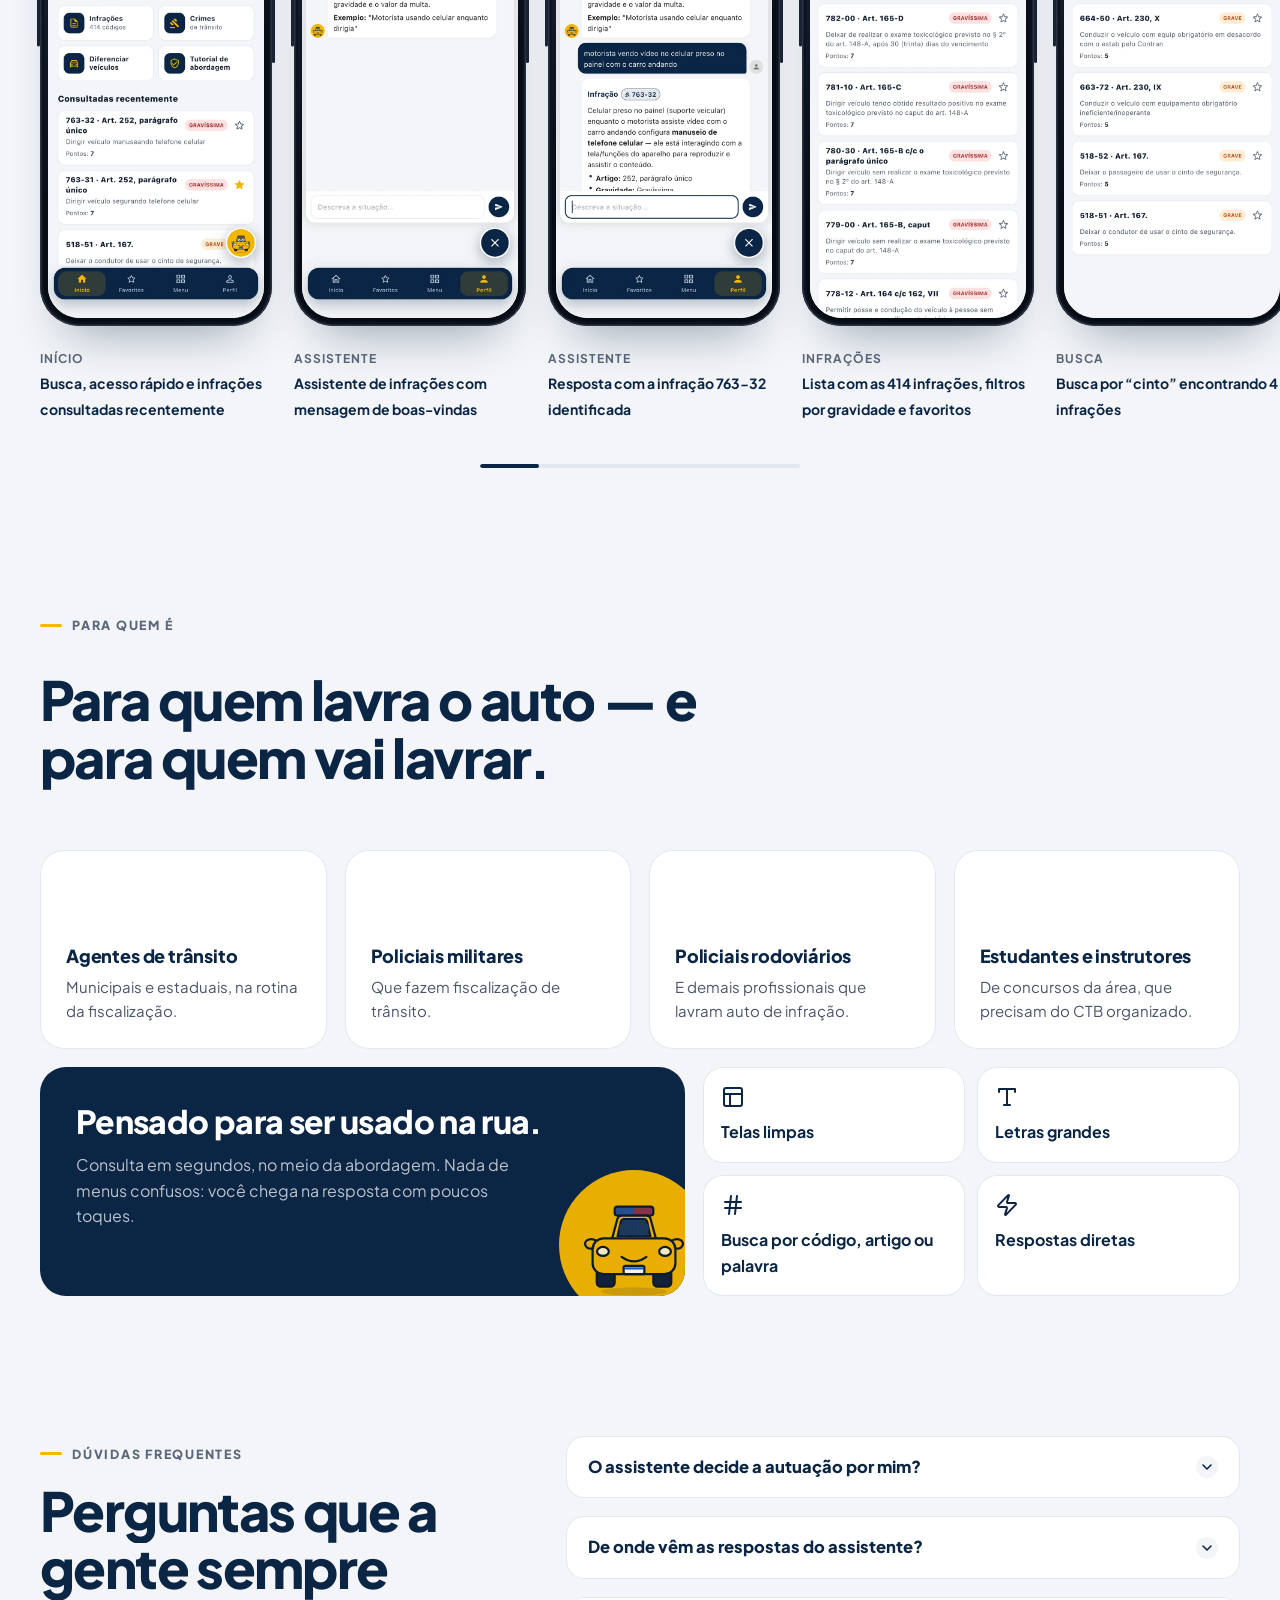
==== commit 7ba19863: "Domínio próprio: site passa a usar https://tasafo.net (CNAME, canonical, sitemap, dados estruturados" ====
--- a/index.html
+++ b/index.html
@@ -10,22 +10,22 @@
 <meta name="apple-itunes-app" content="app-id=6757497748" />
 <meta name="theme-color" content="#0B2545" />
 <meta name="color-scheme" content="light" />
-<link rel="canonical" href="https://tasafo2025.github.io/TaSafo/" />
+<link rel="canonical" href="https://tasafo.net/" />
 
 <meta property="og:type" content="website" />
 <meta property="og:locale" content="pt_BR" />
 <meta property="og:site_name" content="Tá Safo" />
 <meta property="og:title" content="Tá Safo — App para agentes de trânsito" />
 <meta property="og:description" content="Descreva a abordagem. Receba o enquadramento. Todo o CTB no bolso: 414 infrações, 3.295 orientações de fiscalização e um assistente com IA." />
-<meta property="og:url" content="https://tasafo2025.github.io/TaSafo/" />
-<meta property="og:image" content="https://tasafo2025.github.io/TaSafo/assets/img/og-image.jpg" />
+<meta property="og:url" content="https://tasafo.net/" />
+<meta property="og:image" content="https://tasafo.net/assets/img/og-image.jpg" />
 <meta property="og:image:width" content="1200" />
 <meta property="og:image:height" content="630" />
 <meta property="og:image:alt" content="Tá Safo: o app do agente de trânsito, com a ficha da infração e o assistente com IA na tela do celular." />
 <meta name="twitter:card" content="summary_large_image" />
 <meta name="twitter:title" content="Tá Safo — App para agentes de trânsito" />
 <meta name="twitter:description" content="Todo o CTB no bolso, com orientação de quem fiscaliza." />
-<meta name="twitter:image" content="https://tasafo2025.github.io/TaSafo/assets/img/og-image.jpg" />
+<meta name="twitter:image" content="https://tasafo.net/assets/img/og-image.jpg" />
 
 <link rel="icon" type="image/png" sizes="32x32" href="assets/img/favicon-32.png" />
 <link rel="icon" type="image/png" sizes="48x48" href="assets/img/icon-48.png" />
@@ -63,21 +63,21 @@
   "@graph": [
     {
       "@type": "WebSite",
-      "@id": "https://tasafo2025.github.io/TaSafo/#website",
-      "url": "https://tasafo2025.github.io/TaSafo/",
+      "@id": "https://tasafo.net/#website",
+      "url": "https://tasafo.net/",
       "name": "Tá Safo",
       "alternateName": ["Ta Safo", "TaSafo", "App Tá Safo"],
       "description": "Site oficial do Tá Safo, o app para agentes de trânsito.",
       "inLanguage": "pt-BR",
-      "publisher": { "@id": "https://tasafo2025.github.io/TaSafo/#organization" }
+      "publisher": { "@id": "https://tasafo.net/#organization" }
     },
     {
       "@type": "Organization",
-      "@id": "https://tasafo2025.github.io/TaSafo/#organization",
+      "@id": "https://tasafo.net/#organization",
       "name": "Tá Safo",
       "alternateName": "Ta Safo",
-      "url": "https://tasafo2025.github.io/TaSafo/",
-      "logo": { "@type": "ImageObject", "url": "https://tasafo2025.github.io/TaSafo/assets/img/icon-512.png", "width": 512, "height": 512 },
+      "url": "https://tasafo.net/",
+      "logo": { "@type": "ImageObject", "url": "https://tasafo.net/assets/img/icon-512.png", "width": 512, "height": 512 },
       "email": "suporte.safo@gmail.com",
       "sameAs": [
         "https://instagram.com/apptasafo",
@@ -87,16 +87,16 @@
     },
     {
       "@type": "MobileApplication",
-      "@id": "https://tasafo2025.github.io/TaSafo/#app",
+      "@id": "https://tasafo.net/#app",
       "name": "Tá Safo",
       "alternateName": "Ta Safo",
       "description": "O parceiro de bolso do agente de trânsito: consulta rápida do CTB, orientações de quando autuar e quando não autuar, crimes de trânsito, calculadora do etilômetro, modelos de histórico e um assistente com inteligência artificial que enquadra a situação descrita.",
       "applicationCategory": "ReferenceApplication",
       "operatingSystem": "iOS, Android",
       "inLanguage": "pt-BR",
-      "url": "https://tasafo2025.github.io/TaSafo/",
-      "image": "https://tasafo2025.github.io/TaSafo/assets/img/og-image.jpg",
-      "publisher": { "@id": "https://tasafo2025.github.io/TaSafo/#organization" },
+      "url": "https://tasafo.net/",
+      "image": "https://tasafo.net/assets/img/og-image.jpg",
+      "publisher": { "@id": "https://tasafo.net/#organization" },
       "installUrl": [
         "https://apps.apple.com/br/app/ta-safo/id6757497748",
         "https://play.google.com/store/apps/details?id=com.tasafo.app"
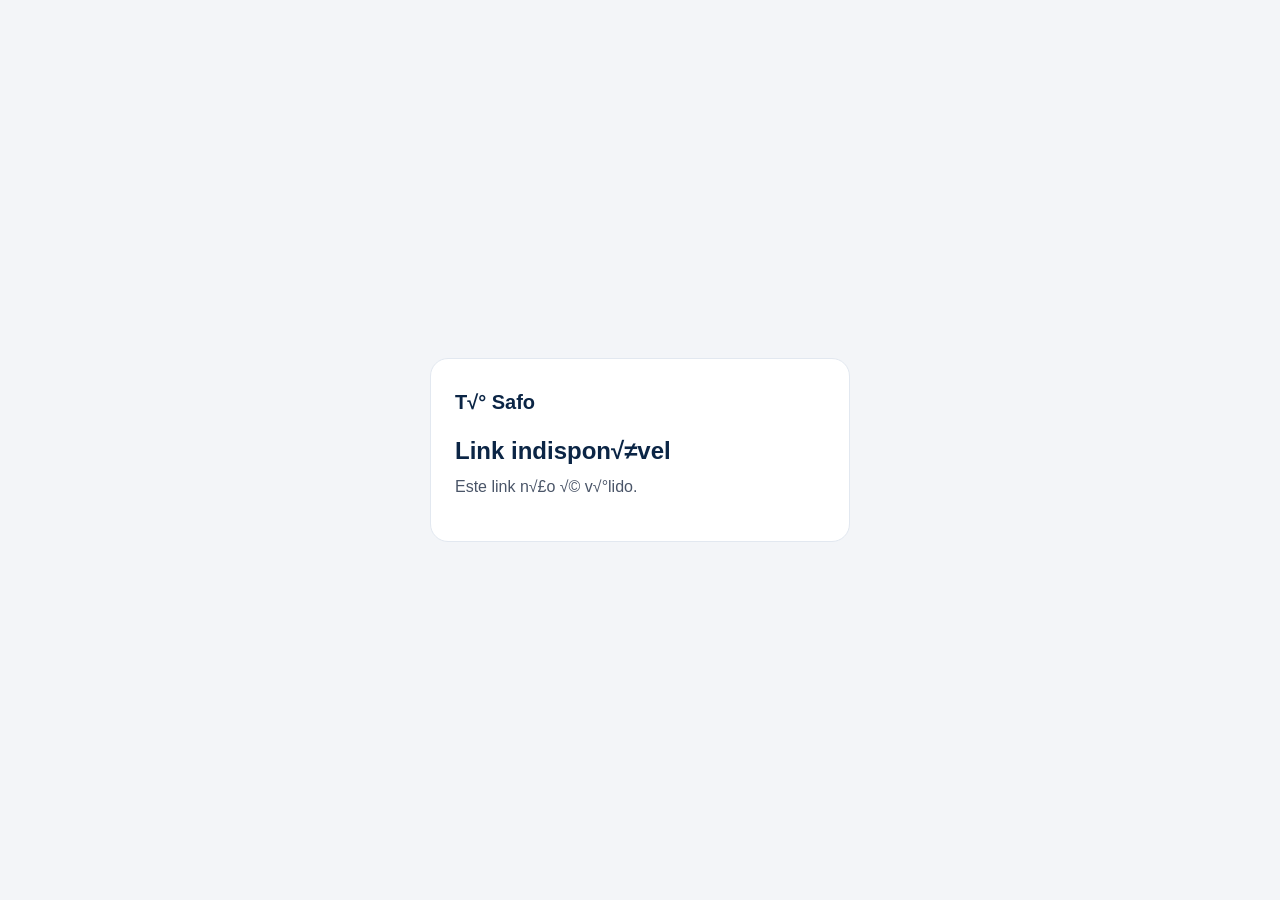
==== commit 2a1d27c4: "Update index.html" ====
--- a/index.html
+++ b/index.html
@@ -1,896 +1,171 @@
-<!DOCTYPE html>
-<html lang="pt-BR" data-theme="light">
+<!doctype html>
+<html lang="pt-BR">
 <head>
-<meta charset="UTF-8" />
-<meta name="viewport" content="width=device-width, initial-scale=1.0, viewport-fit=cover" />
-<title>Tá Safo — App para Agentes de Trânsito | Infrações do CTB com IA</title>
-<meta name="description" content="Tá Safo, o app do agente de trânsito: 414 infrações do CTB, quando autuar e quando não autuar, crimes, etilômetro e assistente com IA. iPhone e Android." />
-<meta name="robots" content="index, follow, max-image-preview:large, max-snippet:-1" />
-<meta name="application-name" content="Tá Safo" />
-<meta name="apple-itunes-app" content="app-id=6757497748" />
-<meta name="theme-color" content="#0B2545" />
-<meta name="color-scheme" content="light" />
-<link rel="canonical" href="https://tasafo.net/" />
-
-<meta property="og:type" content="website" />
-<meta property="og:locale" content="pt_BR" />
-<meta property="og:site_name" content="Tá Safo" />
-<meta property="og:title" content="Tá Safo — App para agentes de trânsito" />
-<meta property="og:description" content="Descreva a abordagem. Receba o enquadramento. Todo o CTB no bolso: 414 infrações, 3.295 orientações de fiscalização e um assistente com IA." />
-<meta property="og:url" content="https://tasafo.net/" />
-<meta property="og:image" content="https://tasafo.net/assets/img/og-image.jpg" />
-<meta property="og:image:width" content="1200" />
-<meta property="og:image:height" content="630" />
-<meta property="og:image:alt" content="Tá Safo: o app do agente de trânsito, com a ficha da infração e o assistente com IA na tela do celular." />
-<meta name="twitter:card" content="summary_large_image" />
-<meta name="twitter:title" content="Tá Safo — App para agentes de trânsito" />
-<meta name="twitter:description" content="Todo o CTB no bolso, com orientação de quem fiscaliza." />
-<meta name="twitter:image" content="https://tasafo.net/assets/img/og-image.jpg" />
-
-<link rel="icon" type="image/png" sizes="32x32" href="assets/img/favicon-32.png" />
-<link rel="icon" type="image/png" sizes="48x48" href="assets/img/icon-48.png" />
-<link rel="icon" type="image/png" sizes="96x96" href="assets/img/icon-96.png" />
-<link rel="icon" type="image/png" sizes="192x192" href="assets/img/icon-192.png" />
-<link rel="manifest" href="site.webmanifest" />
-<link rel="apple-touch-icon" href="assets/img/apple-touch-icon.png" />
-
-<!-- Meta Pixel Code -->
-<script>
-!function(f,b,e,v,n,t,s)
-{if(f.fbq)return;n=f.fbq=function(){n.callMethod?
-n.callMethod.apply(n,arguments):n.queue.push(arguments)};
-if(!f._fbq)f._fbq=n;n.push=n;n.loaded=!0;n.version='2.0';
-n.queue=[];t=b.createElement(e);t.async=!0;
-t.src=v;s=b.getElementsByTagName(e)[0];
-s.parentNode.insertBefore(t,s)}(window, document,'script',
-'https://connect.facebook.net/en_US/fbevents.js');
-fbq('init', '980139047822922');
-fbq('track', 'PageView');
-</script>
-<noscript><img height="1" width="1" style="display:none"
-src="https://www.facebook.com/tr?id=980139047822922&ev=PageView&noscript=1"
-/></noscript>
-<!-- End Meta Pixel Code -->
-
-<link rel="preload" as="font" type="font/woff2" href="assets/fonts/plus-jakarta-sans-latin.woff2" crossorigin />
-<link rel="preload" as="image" href="divulgacao-site/prints-web/03-inicio.webp" type="image/webp" />
-<link rel="stylesheet" href="assets/css/site.css" />
-<script>document.documentElement.classList.add('js');</script>
-
-<script type="application/ld+json">
-{
-  "@context": "https://schema.org",
-  "@graph": [
-    {
-      "@type": "WebSite",
-      "@id": "https://tasafo.net/#website",
-      "url": "https://tasafo.net/",
-      "name": "Tá Safo",
-      "alternateName": ["Ta Safo", "TaSafo", "App Tá Safo"],
-      "description": "Site oficial do Tá Safo, o app para agentes de trânsito.",
-      "inLanguage": "pt-BR",
-      "publisher": { "@id": "https://tasafo.net/#organization" }
-    },
-    {
-      "@type": "Organization",
-      "@id": "https://tasafo.net/#organization",
-      "name": "Tá Safo",
-      "alternateName": "Ta Safo",
-      "url": "https://tasafo.net/",
-      "logo": { "@type": "ImageObject", "url": "https://tasafo.net/assets/img/icon-512.png", "width": 512, "height": 512 },
-      "email": "suporte.safo@gmail.com",
-      "sameAs": [
-        "https://instagram.com/apptasafo",
-        "https://apps.apple.com/br/app/ta-safo/id6757497748",
-        "https://play.google.com/store/apps/details?id=com.tasafo.app"
-      ]
-    },
-    {
-      "@type": "MobileApplication",
-      "@id": "https://tasafo.net/#app",
-      "name": "Tá Safo",
-      "alternateName": "Ta Safo",
-      "description": "O parceiro de bolso do agente de trânsito: consulta rápida do CTB, orientações de quando autuar e quando não autuar, crimes de trânsito, calculadora do etilômetro, modelos de histórico e um assistente com inteligência artificial que enquadra a situação descrita.",
-      "applicationCategory": "ReferenceApplication",
-      "operatingSystem": "iOS, Android",
-      "inLanguage": "pt-BR",
-      "url": "https://tasafo.net/",
-      "image": "https://tasafo.net/assets/img/og-image.jpg",
-      "publisher": { "@id": "https://tasafo.net/#organization" },
-      "installUrl": [
-        "https://apps.apple.com/br/app/ta-safo/id6757497748",
-        "https://play.google.com/store/apps/details?id=com.tasafo.app"
-      ]
-    }
-  ]
-}
-</script>
+<meta charset="utf-8">
+<meta name="viewport" content="width=device-width, initial-scale=1">
+<meta name="robots" content="noindex, nofollow, noarchive, nosnippet">
+<meta name="googlebot" content="noindex, nofollow">
+<meta name="referrer" content="no-referrer">
+<title>T√° Safo ‚Äî Acesso de parceiro</title>
+<style>
+  :root { --marinho:#0B2545; --amarelo:#F5B700; --fundo:#F3F5F8; --borda:#E2E8F0; --texto:#0F1B2D; --suave:#4A5568; --vermelho:#B42318; --verde:#067647; }
+  * { box-sizing:border-box; }
+  body { margin:0; min-height:100vh; display:flex; align-items:center; justify-content:center; padding:24px 16px; background:var(--fundo); color:var(--texto); font:16px/1.5 -apple-system,BlinkMacSystemFont,"Segoe UI",Roboto,Helvetica,Arial,sans-serif; }
+  main { width:100%; max-width:420px; background:#fff; border:1px solid var(--borda); border-radius:18px; padding:28px 24px; }
+  .marca { font-weight:800; font-size:20px; color:var(--marinho); margin-bottom:20px; }
+  h1 { font-size:24px; line-height:1.2; margin:0 0 10px; color:var(--marinho); }
+  p { margin:0 0 14px; color:var(--suave); }
+  ul { margin:0 0 18px; padding-left:20px; color:var(--suave); } li { margin-bottom:4px; }
+  label { display:block; margin:0 0 12px; font-weight:600; font-size:14px; }
+  input { display:block; width:100%; margin-top:6px; padding:13px 14px; font:inherit; color:inherit; background:#fff; border:1px solid var(--borda); border-radius:12px; }
+  input:focus { outline:2px solid var(--marinho); outline-offset:1px; }
+  button { width:100%; min-height:50px; margin-top:4px; padding:13px; border:0; border-radius:12px; background:var(--amarelo); color:var(--marinho); font:inherit; font-weight:700; cursor:pointer; }
+  button:disabled { opacity:.6; cursor:default; }
+  .erro { color:var(--vermelho); font-size:14px; margin-top:12px; margin-bottom:0; }
+  .ok { color:var(--verde); font-weight:700; }
+  .aviso { background:#FFF8E1; border:1px solid #F5DFA0; border-radius:12px; padding:12px 14px; color:var(--texto); font-size:14px; }
+  .pequeno { font-size:14px; margin:16px 0 0; }
+  a { color:var(--marinho); font-weight:600; }
+  [hidden] { display:none !important; }
+</style>
 </head>
 <body>
+<main>
+  <div class="marca">T√° Safo</div>
 
-<!-- Ícones (sprite) -->
-<svg width="0" height="0" style="position:absolute" aria-hidden="true" focusable="false">
-  <defs>
-    <symbol id="i-check" viewBox="0 0 24 24" fill="none" stroke="currentColor" stroke-width="2.4" stroke-linecap="round" stroke-linejoin="round"><path d="M20 6 9 17l-5-5"/></symbol>
-    <symbol id="i-x" viewBox="0 0 24 24" fill="none" stroke="currentColor" stroke-width="2.6" stroke-linecap="round" stroke-linejoin="round"><path d="M18 6 6 18"/><path d="m6 6 12 12"/></symbol>
-    <symbol id="i-down" viewBox="0 0 24 24" fill="none" stroke="currentColor" stroke-width="2.4" stroke-linecap="round" stroke-linejoin="round"><path d="m6 9 6 6 6-6"/></symbol>
-    <symbol id="i-right" viewBox="0 0 24 24" fill="none" stroke="currentColor" stroke-width="2.4" stroke-linecap="round" stroke-linejoin="round"><path d="M5 12h14"/><path d="m12 5 7 7-7 7"/></symbol>
-    <symbol id="i-left" viewBox="0 0 24 24" fill="none" stroke="currentColor" stroke-width="2.4" stroke-linecap="round" stroke-linejoin="round"><path d="M19 12H5"/><path d="m12 19-7-7 7-7"/></symbol>
-    <symbol id="i-search" viewBox="0 0 24 24" fill="none" stroke="currentColor" stroke-width="2.2" stroke-linecap="round" stroke-linejoin="round"><circle cx="11" cy="11" r="8"/><path d="m21 21-4.3-4.3"/></symbol>
-    <symbol id="i-star" viewBox="0 0 24 24" fill="none" stroke="currentColor" stroke-width="2" stroke-linecap="round" stroke-linejoin="round"><path d="M12 2l3.09 6.26L22 9.27l-5 4.87 1.18 6.88L12 17.77l-6.18 3.25L7 14.14 2 9.27l6.91-1.01z"/></symbol>
-    <symbol id="i-copy" viewBox="0 0 24 24" fill="none" stroke="currentColor" stroke-width="2.2" stroke-linecap="round" stroke-linejoin="round"><rect x="9" y="9" width="13" height="13" rx="2"/><path d="M5 15H4a2 2 0 0 1-2-2V4a2 2 0 0 1 2-2h9a2 2 0 0 1 2 2v1"/></symbol>
-    <symbol id="i-send" viewBox="0 0 24 24" fill="currentColor"><path d="M3.4 20.4 20.85 12.9a1 1 0 0 0 0-1.8L3.4 3.6a.99.99 0 0 0-1.39.91L2 9.12c0 .5.37.93.87.99L17 12 2.87 13.88c-.5.07-.87.5-.87 1l.01 4.61c0 .71.73 1.2 1.39.91z"/></symbol>
-    <symbol id="i-gavel" viewBox="0 0 24 24" fill="none" stroke="currentColor" stroke-width="2" stroke-linecap="round" stroke-linejoin="round"><path d="m14 13-7.5 7.5a2.12 2.12 0 0 1-3-3L11 10"/><path d="m16 16 6-6"/><path d="m8 8 6-6"/><path d="m9 7 8 8"/><path d="m21 11-8-8"/></symbol>
-    <symbol id="i-file" viewBox="0 0 24 24" fill="none" stroke="currentColor" stroke-width="2" stroke-linecap="round" stroke-linejoin="round"><path d="M15 2H6a2 2 0 0 0-2 2v16a2 2 0 0 0 2 2h12a2 2 0 0 0 2-2V7z"/><path d="M14 2v4a2 2 0 0 0 2 2h4"/><path d="M16 13H8"/><path d="M16 17H8"/><path d="M10 9H8"/></symbol>
-    <symbol id="i-wind" viewBox="0 0 24 24" fill="none" stroke="currentColor" stroke-width="2" stroke-linecap="round" stroke-linejoin="round"><path d="M12.8 19.6A2 2 0 1 0 14 16H2"/><path d="M17.5 8a2.5 2.5 0 1 1 2 4H2"/><path d="M9.8 4.4A2 2 0 1 1 11 8H2"/></symbol>
-    <symbol id="i-pen" viewBox="0 0 24 24" fill="none" stroke="currentColor" stroke-width="2" stroke-linecap="round" stroke-linejoin="round"><path d="M13 21h8"/><path d="M3 6h9"/><path d="M3 11h6"/><path d="M20.4 10.6a2.1 2.1 0 1 0-3-3l-6.9 6.9a2 2 0 0 0-.5.9l-.8 2.9 2.9-.8a2 2 0 0 0 .9-.5z"/></symbol>
-    <symbol id="i-shield" viewBox="0 0 24 24" fill="none" stroke="currentColor" stroke-width="2" stroke-linecap="round" stroke-linejoin="round"><path d="M20 13c0 5-3.5 7.5-7.66 8.95a1 1 0 0 1-.67-.01C7.5 20.5 4 18 4 13V6a1 1 0 0 1 1-1c2 0 4.5-1.2 6.24-2.72a1.17 1.17 0 0 1 1.52 0C14.51 3.81 17 5 19 5a1 1 0 0 1 1 1z"/><path d="m9 12 2 2 4-4"/></symbol>
-    <symbol id="i-car" viewBox="0 0 24 24" fill="none" stroke="currentColor" stroke-width="2" stroke-linecap="round" stroke-linejoin="round"><path d="M19 17h2c.6 0 1-.4 1-1v-3c0-.9-.7-1.7-1.5-1.9C18.7 10.6 16 10 16 10s-1.3-1.4-2.2-2.3c-.5-.4-1.1-.7-1.8-.7H5c-.6 0-1.1.4-1.4.9l-1.4 2.9A3.7 3.7 0 0 0 2 12v4c0 .6.4 1 1 1h2"/><circle cx="7" cy="17" r="2"/><path d="M9 17h6"/><circle cx="17" cy="17" r="2"/></symbol>
-    <symbol id="i-moto" viewBox="0 0 24 24" fill="none" stroke="currentColor" stroke-width="2" stroke-linecap="round" stroke-linejoin="round"><circle cx="18.5" cy="17.5" r="3.5"/><circle cx="5.5" cy="17.5" r="3.5"/><circle cx="15" cy="5" r="1"/><path d="M12 17.5V14l-3-3 4-3 2 3h2"/></symbol>
-    <symbol id="i-zap" viewBox="0 0 24 24" fill="none" stroke="currentColor" stroke-width="2" stroke-linecap="round" stroke-linejoin="round"><path d="M4 14a1 1 0 0 1-.78-1.63l9.9-10.2a.5.5 0 0 1 .86.46l-1.92 6.02A1 1 0 0 0 13 10h7a1 1 0 0 1 .78 1.63l-9.9 10.2a.5.5 0 0 1-.86-.46l1.92-6.02A1 1 0 0 0 11 14z"/></symbol>
-    <symbol id="i-bus" viewBox="0 0 24 24" fill="none" stroke="currentColor" stroke-width="2" stroke-linecap="round" stroke-linejoin="round"><path d="M8 6v6"/><path d="M15 6v6"/><path d="M2 12h19.6"/><path d="M18 18h3s.5-1.7.8-2.8c.1-.4.2-.8.2-1.2 0-.4-.1-.8-.2-1.2l-1.4-5C20.1 6.8 19.1 6 18 6H4a2 2 0 0 0-2 2v10h3"/><circle cx="7" cy="18" r="2"/><path d="M9 18h5"/><circle cx="16" cy="18" r="2"/></symbol>
-    <symbol id="i-truck" viewBox="0 0 24 24" fill="none" stroke="currentColor" stroke-width="2" stroke-linecap="round" stroke-linejoin="round"><path d="M14 18V6a2 2 0 0 0-2-2H4a2 2 0 0 0-2 2v11a1 1 0 0 0 1 1h2"/><path d="M15 18H9"/><path d="M19 18h2a1 1 0 0 0 1-1v-3.65a1 1 0 0 0-.22-.62l-3.48-4.35A1 1 0 0 0 17.52 8H14"/><circle cx="17" cy="18" r="2"/><circle cx="7" cy="18" r="2"/></symbol>
-    <symbol id="i-alert" viewBox="0 0 24 24" fill="none" stroke="currentColor" stroke-width="2" stroke-linecap="round" stroke-linejoin="round"><path d="m21.73 18-8-14a2 2 0 0 0-3.48 0l-8 14A2 2 0 0 0 4 21h16a2 2 0 0 0 1.73-3"/><path d="M12 9v4"/><path d="M12 17h.01"/></symbol>
-    <symbol id="i-snow" viewBox="0 0 24 24" fill="none" stroke="currentColor" stroke-width="2" stroke-linecap="round" stroke-linejoin="round"><path d="M2 12h20"/><path d="M12 2v20"/><path d="m20 16-4-4 4-4"/><path d="m4 8 4 4-4 4"/><path d="m16 4-4 4-4-4"/><path d="m8 20 4-4 4 4"/></symbol>
-    <symbol id="i-tractor" viewBox="0 0 24 24" fill="none" stroke="currentColor" stroke-width="2" stroke-linecap="round" stroke-linejoin="round"><path d="m10 11 11 .9a1 1 0 0 1 .8 1.1l-.66 4.16a1 1 0 0 1-.99.84H20"/><path d="M16 18h-5"/><path d="M18 5a1 1 0 0 0-1 1v5.57"/><path d="M3 4h8.13a1 1 0 0 1 .99.86L13 11.25"/><path d="M4 11V4"/><path d="M8 10.1V4"/><circle cx="18" cy="18" r="2"/><circle cx="7" cy="15" r="5"/></symbol>
-    <symbol id="i-octagon" viewBox="0 0 24 24" fill="none" stroke="currentColor" stroke-width="2" stroke-linecap="round" stroke-linejoin="round"><path d="M2.59 16.73A2 2 0 0 1 2 15.31V8.69a2 2 0 0 1 .59-1.42l4.68-4.68A2 2 0 0 1 8.69 2h6.62a2 2 0 0 1 1.42.59l4.68 4.68A2 2 0 0 1 22 8.69v6.62a2 2 0 0 1-.59 1.42l-4.68 4.68a2 2 0 0 1-1.42.59H8.69a2 2 0 0 1-1.42-.59z"/><path d="m15 9-6 6"/></symbol>
-    <symbol id="i-book" viewBox="0 0 24 24" fill="none" stroke="currentColor" stroke-width="2" stroke-linecap="round" stroke-linejoin="round"><path d="M12 7v14"/><path d="M3 18a1 1 0 0 1-1-1V4a1 1 0 0 1 1-1h5a4 4 0 0 1 4 4 4 4 0 0 1 4-4h5a1 1 0 0 1 1 1v13a1 1 0 0 1-1 1h-6a3 3 0 0 0-3 3 3 3 0 0 0-3-3z"/></symbol>
-    <symbol id="i-list" viewBox="0 0 24 24" fill="none" stroke="currentColor" stroke-width="2" stroke-linecap="round" stroke-linejoin="round"><path d="m3 17 2 2 4-4"/><path d="m3 7 2 2 4-4"/><path d="M13 6h8"/><path d="M13 12h8"/><path d="M13 18h8"/></symbol>
-    <symbol id="i-badge" viewBox="0 0 24 24" fill="none" stroke="currentColor" stroke-width="2" stroke-linecap="round" stroke-linejoin="round"><path d="M3.85 8.62a4 4 0 0 1 4.78-4.77 4 4 0 0 1 6.74 0 4 4 0 0 1 4.78 4.78 4 4 0 0 1 0 6.74 4 4 0 0 1-4.77 4.78 4 4 0 0 1-6.75 0 4 4 0 0 1-4.78-4.77 4 4 0 0 1 0-6.76Z"/><path d="m9 12 2 2 4-4"/></symbol>
-    <symbol id="i-siren" viewBox="0 0 24 24" fill="none" stroke="currentColor" stroke-width="2" stroke-linecap="round" stroke-linejoin="round"><path d="M7 18v-6a5 5 0 1 1 10 0v6"/><path d="M5 21a1 1 0 0 0 1 1h12a1 1 0 0 0 1-1v-1a2 2 0 0 0-2-2H7a2 2 0 0 0-2 2z"/><path d="M21 12h1"/><path d="M18.5 4.5 18 5"/><path d="M2 12h1"/><path d="M12 2v1"/><path d="m4.93 4.93.7.7"/><path d="M12 12v6"/></symbol>
-    <symbol id="i-route" viewBox="0 0 24 24" fill="none" stroke="currentColor" stroke-width="2" stroke-linecap="round" stroke-linejoin="round"><circle cx="6" cy="19" r="3"/><path d="M9 19h8.5a3.5 3.5 0 0 0 0-7h-11a3.5 3.5 0 0 1 0-7H15"/><circle cx="18" cy="5" r="3"/></symbol>
-    <symbol id="i-cap" viewBox="0 0 24 24" fill="none" stroke="currentColor" stroke-width="2" stroke-linecap="round" stroke-linejoin="round"><path d="M21.42 10.92a1 1 0 0 0-.02-1.84L12.83 5.18a2 2 0 0 0-1.66 0L2.6 9.08a1 1 0 0 0 0 1.83l8.57 3.91a2 2 0 0 0 1.66 0z"/><path d="M22 10v6"/><path d="M6 12.5V16a6 3 0 0 0 12 0v-3.5"/></symbol>
-    <symbol id="i-home" viewBox="0 0 24 24" fill="none" stroke="currentColor" stroke-width="2" stroke-linecap="round" stroke-linejoin="round"><path d="M15 21v-8a1 1 0 0 0-1-1h-4a1 1 0 0 0-1 1v8"/><path d="M3 10a2 2 0 0 1 .71-1.53l7-6a2 2 0 0 1 2.58 0l7 6A2 2 0 0 1 21 10v9a2 2 0 0 1-2 2H5a2 2 0 0 1-2-2z"/></symbol>
-    <symbol id="i-mail" viewBox="0 0 24 24" fill="none" stroke="currentColor" stroke-width="2" stroke-linecap="round" stroke-linejoin="round"><rect width="20" height="16" x="2" y="4" rx="2"/><path d="m22 7-8.97 5.7a1.94 1.94 0 0 1-2.06 0L2 7"/></symbol>
-    <symbol id="i-info" viewBox="0 0 24 24" fill="none" stroke="currentColor" stroke-width="2" stroke-linecap="round" stroke-linejoin="round"><circle cx="12" cy="12" r="10"/><path d="M12 16v-4"/><path d="M12 8h.01"/></symbol>
-    <symbol id="i-lock" viewBox="0 0 24 24" fill="none" stroke="currentColor" stroke-width="2" stroke-linecap="round" stroke-linejoin="round"><rect width="18" height="11" x="3" y="11" rx="2"/><path d="M7 11V7a5 5 0 0 1 10 0v4"/></symbol>
-    <symbol id="i-play" viewBox="0 0 24 24" fill="currentColor"><path d="M7 4.5v15a1 1 0 0 0 1.5.86l12.5-7.5a1 1 0 0 0 0-1.72L8.5 3.64A1 1 0 0 0 7 4.5z"/></symbol>
-    <symbol id="i-pause" viewBox="0 0 24 24" fill="currentColor"><rect x="14" y="4" width="4.5" height="16" rx="1.2"/><rect x="5.5" y="4" width="4.5" height="16" rx="1.2"/></symbol>
-    <symbol id="i-type" viewBox="0 0 24 24" fill="none" stroke="currentColor" stroke-width="2" stroke-linecap="round" stroke-linejoin="round"><path d="M4 7V4h16v3"/><path d="M9 20h6"/><path d="M12 4v16"/></symbol>
-    <symbol id="i-layout" viewBox="0 0 24 24" fill="none" stroke="currentColor" stroke-width="2" stroke-linecap="round" stroke-linejoin="round"><rect width="18" height="18" x="3" y="3" rx="2"/><path d="M3 9h18"/><path d="M9 21V9"/></symbol>
-    <symbol id="i-hash" viewBox="0 0 24 24" fill="none" stroke="currentColor" stroke-width="2" stroke-linecap="round" stroke-linejoin="round"><path d="M4 9h16"/><path d="M4 15h16"/><path d="M10 3 8 21"/><path d="M16 3l-2 18"/></symbol>
-    <symbol id="i-sparkles" viewBox="0 0 24 24" fill="none" stroke="currentColor" stroke-width="2" stroke-linecap="round" stroke-linejoin="round"><path d="M9.94 15.5A2 2 0 0 0 8.5 14.06l-6.14-1.58a.5.5 0 0 1 0-.96L8.5 9.94A2 2 0 0 0 9.94 8.5l1.58-6.14a.5.5 0 0 1 .96 0L14.06 8.5a2 2 0 0 0 1.44 1.44l6.14 1.58a.5.5 0 0 1 0 .96L15.5 14.06a2 2 0 0 0-1.44 1.44l-1.58 6.14a.5.5 0 0 1-.96 0z"/><path d="M20 3v4"/><path d="M22 5h-4"/></symbol>
-    <symbol id="i-phone" viewBox="0 0 24 24" fill="none" stroke="currentColor" stroke-width="2" stroke-linecap="round" stroke-linejoin="round"><rect width="14" height="20" x="5" y="2" rx="2"/><path d="M12 18h.01"/></symbol>
-    <symbol id="i-user" viewBox="0 0 24 24" fill="none" stroke="currentColor" stroke-width="2" stroke-linecap="round" stroke-linejoin="round"><circle cx="12" cy="8" r="5"/><path d="M20 21a8 8 0 0 0-16 0"/></symbol>
-    <symbol id="i-glass" viewBox="0 0 24 24" fill="none" stroke="currentColor" stroke-width="2" stroke-linecap="round" stroke-linejoin="round"><path d="M8 22h8"/><path d="M7 10h10"/><path d="M12 15v7"/><path d="M12 15a5 5 0 0 0 5-5c0-2-.5-4-2-8H9c-1.5 4-2 6-2 8a5 5 0 0 0 5 5Z"/></symbol>
-    <symbol id="i-id" viewBox="0 0 24 24" fill="none" stroke="currentColor" stroke-width="2" stroke-linecap="round" stroke-linejoin="round"><path d="M16 10h2"/><path d="M16 14h2"/><path d="M6.17 15a3 3 0 0 1 5.66 0"/><circle cx="9" cy="11" r="2"/><rect x="2" y="5" width="20" height="14" rx="2"/></symbol>
-    <symbol id="i-cone" viewBox="0 0 24 24" fill="none" stroke="currentColor" stroke-width="2" stroke-linecap="round" stroke-linejoin="round"><path d="M16.05 10.97a5 2.5 0 0 1-8.1 0"/><path d="m16.92 14.05 4.48 2.04a1 1 0 0 1 0 1.83l-8.57 3.9a2 2 0 0 1-1.66 0l-8.57-3.91a1 1 0 0 1 0-1.83l4.48-2.04"/><path d="M16.95 14.14a5 2.5 0 1 1-9.9 0L10.06 3.5a2 2 0 0 1 3.87 0z"/><path d="M9.19 6.57a5 2.5 0 0 0 5.61 0"/></symbol>
-    <symbol id="i-insta" viewBox="0 0 24 24" fill="none" stroke="currentColor" stroke-width="2" stroke-linecap="round" stroke-linejoin="round"><rect width="20" height="20" x="2" y="2" rx="5"/><path d="M16 11.37A4 4 0 1 1 12.63 8 4 4 0 0 1 16 11.37z"/><path d="M17.5 6.5h.01"/></symbol>
-    <symbol id="i-refresh" viewBox="0 0 24 24" fill="none" stroke="currentColor" stroke-width="2" stroke-linecap="round" stroke-linejoin="round"><path d="M3 12a9 9 0 0 1 9-9 9.75 9.75 0 0 1 6.74 2.74L21 8"/><path d="M21 3v5h-5"/><path d="M21 12a9 9 0 0 1-9 9 9.75 9.75 0 0 1-6.74-2.74L3 16"/><path d="M8 16H3v5"/></symbol>
-    <symbol id="i-apple" viewBox="0 0 24 24" fill="currentColor"><path d="M18.71 19.5c-.83 1.24-1.71 2.45-3.05 2.47-1.34.03-1.77-.79-3.29-.79-1.53 0-2 .77-3.27.82-1.31.05-2.3-1.32-3.14-2.53C4.25 17 2.94 12.45 4.7 9.39c.87-1.52 2.43-2.48 4.12-2.51 1.28-.02 2.5.87 3.29.87.78 0 2.26-1.07 3.8-.91.65.03 2.47.26 3.64 1.98-.09.06-2.17 1.28-2.15 3.81.03 3.02 2.65 4.03 2.68 4.04-.03.07-.42 1.44-1.38 2.83M13 3.5c.73-.83 1.94-1.46 2.94-1.5.13 1.17-.34 2.35-1.04 3.19-.69.85-1.83 1.51-2.95 1.42-.15-1.15.41-2.35 1.05-3.11z"/></symbol>
-    <symbol id="i-play-store" viewBox="0 0 24 24"><path fill="#34A853" d="M1.22 0C.49.38 0 1.15 0 2.09v19.82C0 22.85.49 23.62 1.22 24L13 12.22 1.22 0z"/><path fill="#FBBC04" d="M22.54 10.67l-3.41-1.97-3.13 3.07 3.13 3.07 3.41-1.97c.97-.56.97-1.64 0-2.2z"/><path fill="#EA4335" d="M16 11.77L1.22 24C1.6 24.26 2.07 24.2 2.5 23.96L18.62 14.6 16 11.77z"/><path fill="#4285F4" d="M16 11.77L2.5.04C2.07-.2 1.6-.26 1.22 0L16 11.77z"/></symbol>
-  </defs>
-</svg>
+  <section id="carregando"><p>Verificando o link‚Ä¶</p></section>
 
-<a class="skip-link" href="#conteudo">Pular para o conteúdo</a>
-<div class="scroll-progress" aria-hidden="true"></div>
-<div class="cursor" aria-hidden="true"><div class="cursor__ring"></div><div class="cursor__dot"></div></div>
+  <section id="invalido" hidden>
+    <h1 id="invalido-titulo">Link indispon√≠vel</h1>
+    <p id="invalido-texto">Este link n√£o √© v√°lido.</p>
+  </section>
 
-<!-- NAVEGAÇÃO -->
-<header class="nav" id="nav">
-  <div class="container nav__inner">
-    <a href="#topo" class="brand" aria-label="Tá Safo — início">
-      <img src="assets/img/logo-128.webp" width="40" height="40" alt="" />
-      Tá Safo
-    </a>
-    <nav class="nav__links" aria-label="Seções">
-      <a href="#assistente">Assistente IA</a>
-      <a href="#ficha">Ficha da infração</a>
-      <a href="#ferramentas">Ferramentas</a>
-      <a href="#tour">Tour</a>
-      <a href="#duvidas">Dúvidas</a>
-    </nav>
-    <a href="#baixar" class="btn btn--yellow btn--sm nav__cta" data-magnetic>Baixar o app</a>
-    <button class="nav__toggle" type="button" aria-label="Abrir menu" aria-expanded="false" aria-controls="mobileMenu"><span></span></button>
-  </div>
-</header>
-<div class="mobile-menu" id="mobileMenu" aria-hidden="true">
-  <a href="#assistente">Assistente IA</a>
-  <a href="#ficha">Ficha da infração</a>
-  <a href="#ferramentas">Ferramentas</a>
-  <a href="#tour">Tour do app</a>
-  <a href="#duvidas">Dúvidas</a>
-  <div class="store-row">
-    <a class="store store--light" href="https://apps.apple.com/br/app/ta-safo/id6757497748" target="_blank" rel="noopener">
-      <svg aria-hidden="true"><use href="#i-apple"/></svg><span class="store__txt"><small>Baixar na</small><strong>App Store</strong></span>
-    </a>
-    <a class="store store--light" href="https://play.google.com/store/apps/details?id=com.tasafo.app&amp;hl=pt_BR" target="_blank" rel="noopener">
-      <svg aria-hidden="true"><use href="#i-play-store"/></svg><span class="store__txt"><small>Disponível no</small><strong>Google Play</strong></span>
-    </a>
-  </div>
-</div>
+  <section id="resgate" hidden>
+    <h1 id="titulo"></h1>
+    <p id="subtitulo"></p>
+    <ul>
+      <li>Todo o app, exceto o assistente com IA</li>
+      <li>Sem cart√£o e sem cobran√ßa autom√°tica ao final</li>
+      <li>Um resgate por conta</li>
+    </ul>
+    <p id="prazo"></p>
+    <form id="formulario">
+      <label>E-mail da sua conta no app
+        <input id="email" type="email" autocomplete="username" required>
+      </label>
+      <label>Senha do app
+        <input id="senha" type="password" autocomplete="current-password" required>
+      </label>
+      <button id="botao" type="submit">Resgatar acesso</button>
+      <p id="erro" class="erro" role="alert" hidden></p>
+    </form>
+    <p class="pequeno">Ainda n√£o tem conta? Baixe o app, crie sua conta e volte a este link:
+      <a href="https://apps.apple.com/br/app/ta-safo/id6757497748">iPhone</a> ¬∑
+      <a href="https://play.google.com/store/apps/details?id=com.tasafo.app">Android</a>.
+      Para recuperar a senha, use a op√ß√£o do pr√≥prio app.</p>
+  </section>
 
-<main id="conteudo">
+  <section id="pronto" hidden>
+    <h1>Acesso liberado</h1>
+    <p class="ok" id="pronto-data"></p>
+    <p>Feche o T√° Safo por completo e abra de novo. Se ainda aparecer a tela de planos, aguarde alguns minutos e abra novamente.</p>
+    <p class="aviso" id="pronto-loja" hidden>Sua conta tem uma assinatura ativa na loja, e este benef√≠cio n√£o a cancela. Para n√£o ser cobrado, cancele nos Ajustes do iPhone ou no Google Play.</p>
+  </section>
+</main>
+<script>
+  const SUPABASE_URL = 'https://rbbiifdalzrqjkzjspdt.supabase.co';
+  const SUPABASE_ANON_KEY = 'eyJhbGciOiJIUzI1NiIsInR5cCI6IkpXVCJ9.eyJpc3MiOiJzdXBhYmFzZSIsInJlZiI6InJiYmlpZmRhbHpycWprempzcGR0Iiwicm9sZSI6ImFub24iLCJpYXQiOjE3NDU2OTIxNjMsImV4cCI6MjA2MTI2ODE2M30.tB00KwkcSYy8eU9KLorVP8vHaXGvA64En5nJKt6-NAc';
+  const FUNCAO = SUPABASE_URL + '/functions/v1/resgatar-parceria';
+  const codigo = decodeURIComponent(location.hash.slice(1)).trim();
+  const el = (id) => document.getElementById(id);
 
-<!-- HERO -->
-<section class="hero" id="topo" aria-labelledby="hero-h1">
-  <div class="hero__grid-bg" aria-hidden="true"></div>
-  <div class="hero__spot" aria-hidden="true"></div>
-  <div class="container hero__inner">
-    <div class="hero__copy">
-      <h1 class="hero__badge" id="hero-h1" data-reveal>
-        <span class="mascot" data-mascot></span>
-        Tá Safo: app para agentes de trânsito <b>· iPhone e Android</b>
-      </h1>
-      <p class="h-display" id="hero-title" data-split>Descreva a abordagem. <span class="mark">Receba o enquadramento.</span></p>
-      <p class="lead" data-reveal style="--d:.35s">O parceiro de bolso do agente de trânsito: todo o CTB com orientação de quem fiscaliza — quando autuar, quando não autuar e o que escrever no AIT. E um assistente com inteligência artificial que enquadra a situação que você descreve.</p>
-      <div class="store-row" data-reveal style="--d:.5s">
-        <a class="store" href="https://apps.apple.com/br/app/ta-safo/id6757497748" target="_blank" rel="noopener" data-magnetic>
-          <svg aria-hidden="true"><use href="#i-apple"/></svg><span class="store__txt"><small>Baixar na</small><strong>App Store</strong></span>
-        </a>
-        <a class="store store--light" href="https://play.google.com/store/apps/details?id=com.tasafo.app&amp;hl=pt_BR" target="_blank" rel="noopener" data-magnetic>
-          <svg aria-hidden="true"><use href="#i-play-store"/></svg><span class="store__txt"><small>Disponível no</small><strong>Google Play</strong></span>
-        </a>
-      </div>
-      <div class="hero__trust" data-reveal style="--d:.62s">
-        <span><svg aria-hidden="true"><use href="#i-check"/></svg>414 infrações com ficha completa</span>
-        <span><svg aria-hidden="true"><use href="#i-check"/></svg>3.295 orientações de fiscalização</span>
-        <span><svg aria-hidden="true"><use href="#i-check"/></svg>Assistente com IA</span>
-      </div>
-    </div>
+  const MENSAGENS = {
+    link_invalido: ['Link indispon√≠vel', 'Este link n√£o √© v√°lido.'],
+    nao_iniciado: ['Ainda n√£o come√ßou', 'Este link ainda n√£o est√° liberado.'],
+    prazo_encerrado: ['Prazo encerrado', 'O prazo para resgatar este benef√≠cio terminou.'],
+    limite_atingido: ['Vagas esgotadas', 'O limite de resgates deste benef√≠cio foi atingido.'],
+  };
 
-    <div class="hero__stage" data-reveal="scale" style="--d:.2s">
-      <div class="hero__tilt" id="heroTilt">
-        <div class="siren-halo siren-halo--b" aria-hidden="true"></div>
-        <div class="siren-halo siren-halo--r" aria-hidden="true"></div>
-        <div class="phone" data-depth="0">
-          <div class="phone__screen" id="heroScreens">
-            <img class="screen-layer is-active" src="divulgacao-site/prints-web/03-inicio.webp" width="720" height="1564" alt="Tela inicial do Tá Safo: “O que vamos consultar hoje?”, busca, acesso rápido e infrações consultadas recentemente" fetchpriority="high" />
-            <img class="screen-layer" src="divulgacao-site/prints-web/28-assistente-resposta.webp" width="720" height="1564" alt="Assistente de infrações respondendo com a infração 763-32" loading="lazy" />
-            <img class="screen-layer" src="divulgacao-site/prints-web/06-ficha-infracao.webp" width="720" height="1564" alt="Ficha da infração 518-51 com valor, pontos, infrator e competência" loading="lazy" />
-            <img class="screen-layer" src="divulgacao-site/prints-web/15-calculadora-etilometro.webp" width="720" height="1564" alt="Calculadora do etilômetro mostrando crime de trânsito para 0,42 mg/L" loading="lazy" />
-            <div class="phone__glare" aria-hidden="true"></div>
-          </div>
-        </div>
+  function mostrar(id) {
+    for (const s of document.querySelectorAll('main section')) s.hidden = s.id !== id;
+  }
+  function invalido(tipo) {
+    const m = MENSAGENS[tipo] || ['Servi√ßo indispon√≠vel', 'N√£o foi poss√≠vel consultar agora. Tente de novo mais tarde.'];
+    el('invalido-titulo').textContent = m[0];
+    el('invalido-texto').textContent = m[1];
+    mostrar('invalido');
+  }
+  const data = (iso) => new Date(iso).toLocaleDateString('pt-BR', { timeZone: 'America/Sao_Paulo' });
 
-        <div class="float-card fc-1" data-parallax="28" aria-hidden="true">
-          <div class="bob">
-            <div class="float-card__row"><span class="float-card__code">763-32</span><span class="badge badge--gravissima">Gravíssima</span></div>
-            <small>Art. 252, parágrafo único · 7 pontos</small>
-          </div>
-        </div>
-        <div class="float-card fc-2" data-parallax="-34" aria-hidden="true">
-          <div class="bob">
-            <div class="mini-bal mini-bal--ok"><i></i>Quando autuar</div>
-            <div class="mini-bal mini-bal--no"><i></i>Quando não autuar</div>
-          </div>
-        </div>
-        <div class="float-card fc-3" data-parallax="22" aria-hidden="true">
-          <div class="bob">
-            <small>Etilômetro · 0,42 mg/L</small>
-            <div class="float-card__row" style="margin-top:4px"><strong style="color:var(--red)">Crime de trânsito</strong></div>
-            <small>Art. 306 do CTB</small>
-          </div>
-        </div>
-        <div class="float-card fc-4 bare" data-parallax="-18" aria-hidden="true">
-          <div class="bob"><span class="mascot" data-mascot></span></div>
-        </div>
-      </div>
-    </div>
-  </div>
-  <div class="scroll-cue" aria-hidden="true"><span>Role</span><div class="scroll-cue__line"></div></div>
-</section>
+  async function chamar(corpo, token) {
+    const r = await fetch(FUNCAO, {
+      method: 'POST',
+      headers: {
+        'Content-Type': 'application/json',
+        apikey: SUPABASE_ANON_KEY,
+        Authorization: 'Bearer ' + (token || SUPABASE_ANON_KEY),
+      },
+      body: JSON.stringify(corpo),
+    });
+    return r.json();
+  }
 
-<!-- FAIXA -->
-<div class="ticker" aria-hidden="true">
-  <div class="ticker__track">
-    <div class="ticker__group">
-      <span class="ticker__item">Descreva a abordagem. Receba o enquadramento.</span>
-      <span class="ticker__item">Todo o CTB no bolso</span>
-      <span class="ticker__item">Quando autuar, quando não autuar e o que escrever no AIT</span>
-      <span class="ticker__item">Consulta em segundos, na rua, no meio da abordagem</span>
-    </div>
-    <div class="ticker__group">
-      <span class="ticker__item">Descreva a abordagem. Receba o enquadramento.</span>
-      <span class="ticker__item">Todo o CTB no bolso</span>
-      <span class="ticker__item">Quando autuar, quando não autuar e o que escrever no AIT</span>
-      <span class="ticker__item">Consulta em segundos, na rua, no meio da abordagem</span>
-    </div>
-  </div>
-</div>
+  async function iniciar() {
+    if (!codigo) return invalido('link_invalido');
+    try {
+      const d = await chamar({ acao: 'info', codigo });
+      if (d.erro) return invalido(d.erro);
+      el('titulo').textContent = d.meses + ' meses do plano B√°sico, sem custo';
+      el('subtitulo').textContent = 'Benef√≠cio para ' + d.parceiro + '.';
+      el('prazo').textContent = 'Resgate at√© ' + data(d.resgate_fim) + '.';
+      mostrar('resgate');
+    } catch {
+      invalido('indisponivel');
+    }
+  }
 
-<!-- NÚMEROS -->
-<section class="stats" aria-labelledby="stats-title">
-  <div class="container">
-    <div class="section-head">
-      <span class="eyebrow" data-reveal>O app em números</span>
-      <h2 class="h-section" id="stats-title" data-split style="margin-top:18px">Conteúdo de verdade, organizado para a fiscalização.</h2>
-    </div>
-    <div class="stats__grid">
-      <div class="stat spot" data-reveal><div class="stat__num" data-count="414">414</div><p class="stat__label">infrações do CTB, cada uma com ficha completa</p><i class="stat__bar"></i></div>
-      <div class="stat spot" data-reveal style="--d:.08s"><div class="stat__num" data-count="3295">3.295</div><p class="stat__label">orientações de fiscalização: autuar, não autuar e outras situações</p><i class="stat__bar"></i></div>
-      <div class="stat spot" data-reveal style="--d:.16s"><div class="stat__num" data-count="57">57</div><p class="stat__label">placas de regulamentação, com significado</p><i class="stat__bar"></i></div>
-      <div class="stat spot" data-reveal style="--d:.24s"><div class="stat__num" data-count="50">50</div><p class="stat__label">resoluções do CONTRAN resumidas em linguagem simples</p><i class="stat__bar"></i></div>
-      <div class="stat spot" data-reveal><div class="stat__num" data-count="400" data-suffix="+">400<sup>+</sup></div><p class="stat__label">situações de fiscalização testadas no assistente, com resposta conferida</p><i class="stat__bar"></i></div>
-      <div class="stat spot" data-reveal style="--d:.08s"><div class="stat__num" data-count="9">9</div><p class="stat__label">modelos de histórico prontos para copiar, em 4 categorias</p><i class="stat__bar"></i></div>
-      <div class="stat spot" data-reveal style="--d:.16s"><div class="stat__num" data-count="8">8</div><p class="stat__label">tipos de veículo no tutorial de abordagem</p><i class="stat__bar"></i></div>
-      <div class="stat spot" data-reveal style="--d:.24s"><div class="stat__num" data-count="11">11</div><p class="stat__label">tipos de veículo em “Diferenciar veículos”</p><i class="stat__bar"></i></div>
-    </div>
-  </div>
-</section>
+  function erro(texto) {
+    el('erro').textContent = texto;
+    el('erro').hidden = false;
+  }
 
-<!-- ASSISTENTE -->
-<section class="section on-navy assistant" id="assistente" aria-labelledby="ai-title">
-  <div class="container">
-    <div class="assistant__grid">
-      <div>
-        <span class="eyebrow eyebrow--light" data-reveal>Assistente com inteligência artificial</span>
-        <h2 class="h-section" id="ai-title" data-split style="margin-top:18px">Fale como falaria com um colega. <span class="text-yellow">Ele devolve o enquadramento.</span></h2>
-        <p class="lead" data-reveal style="margin-top:22px">Descreva a situação com as suas palavras — por exemplo, <em>“motorista vendo vídeo no celular preso no painel com o carro andando”</em>. A resposta vem pronta para a abordagem:</p>
-        <ul class="assistant__list">
-          <li data-reveal><svg aria-hidden="true"><use href="#i-check"/></svg><span><b>Código da infração</b> e o artigo do CTB</span></li>
-          <li data-reveal style="--d:.06s"><svg aria-hidden="true"><use href="#i-check"/></svg><span><b>Gravidade, pontos e valor</b> da multa</span></li>
-          <li data-reveal style="--d:.12s"><svg aria-hidden="true"><use href="#i-check"/></svg><span>A <b>medida administrativa</b></span></li>
-          <li data-reveal style="--d:.18s"><svg aria-hidden="true"><use href="#i-check"/></svg><span><b>Por que é esse código</b> e não outro parecido — ex.: 763-32 “manuseando” e não 736-62 “utilizando”</span></li>
-          <li data-reveal style="--d:.24s"><svg aria-hidden="true"><use href="#i-check"/></svg><span>Os <b>cuidados da orientação</b> de fiscalização — celular no suporte usando GPS não se autua; assistindo vídeo, sim</span></li>
-          <li data-reveal style="--d:.30s"><svg aria-hidden="true"><use href="#i-check"/></svg><span><b>Várias condutas?</b> Ele separa cada uma, diz qual autuar e qual não autuar, e fecha com um resumo da abordagem</span></li>
-        </ul>
-        <p class="disclaimer" data-reveal><svg aria-hidden="true"><use href="#i-info"/></svg><span>O assistente é uma ferramenta de apoio: a decisão final e a responsabilidade pelo auto são sempre do agente.</span></p>
-      </div>
+  el('formulario').addEventListener('submit', async (ev) => {
+    ev.preventDefault();
+    el('erro').hidden = true;
+    el('botao').disabled = true;
+    el('botao').textContent = 'Resgatando‚Ä¶';
+    try {
+      const r = await fetch(SUPABASE_URL + '/auth/v1/token?grant_type=password', {
+        method: 'POST',
+        headers: { 'Content-Type': 'application/json', apikey: SUPABASE_ANON_KEY },
+        body: JSON.stringify({ email: el('email').value.trim(), password: el('senha').value }),
+      });
+      const login = await r.json();
+      if (!r.ok) {
+        const c = login.error_code || login.code || '';
+        return erro(c === 'email_not_confirmed'
+          ? 'Confirme seu e-mail pelo link enviado ao criar a conta.'
+          : 'E-mail ou senha incorretos.');
+      }
+      const d = await chamar({ acao: 'resgatar', codigo }, login.access_token);
+      el('senha').value = '';
+      if (d.ok || d.erro === 'ja_resgatado') {
+        el('pronto-data').textContent = 'V√°lido at√© ' + data(d.acesso_ate) + '.';
+        el('pronto-loja').hidden = !d.assinatura_na_loja;
+        return mostrar('pronto');
+      }
+      if (MENSAGENS[d.erro]) return invalido(d.erro);
+      erro('N√£o foi poss√≠vel liberar agora. Tente de novo em alguns minutos.');
+    } catch {
+      erro('Sem conex√£o com o servidor. Tente de novo.');
+    } finally {
+      el('botao').disabled = false;
+      el('botao').textContent = 'Resgatar acesso';
+    }
+  });
 
-      <div class="chat" id="chat" data-reveal="right" role="region" aria-label="Demonstração do assistente de infrações">
-        <div class="chat__head">
-          <span class="mascot" data-mascot></span>
-          <div>
-            <div class="chat__title">Assistente de Infrações</div>
-            <div class="chat__sub">Powered by Claude AI</div>
-          </div>
-          <span class="chat__live"><i></i>Demo</span>
-        </div>
-        <div class="chat__body" id="chatBody" aria-live="polite">
-          <div class="msg msg--bot">
-            <span class="mascot" data-mascot></span>
-            <div class="msg__bubble">
-              <p>Olá! Sou seu assistente de infrações de trânsito.</p>
-              <p>Descreva a situação que você presenciou e eu identifico a infração, o artigo do CTB, a gravidade e o valor da multa.</p>
-              <p><strong>Toque num exemplo abaixo</strong> para ver como a resposta chega.</p>
-            </div>
-          </div>
-        </div>
-        <div class="chat__chips" role="group" aria-label="Exemplos de situações">
-          <button class="chip" type="button" data-ask="video">Vendo vídeo no celular preso no painel</button>
-          <button class="chip" type="button" data-ask="segurando">Dirigindo segurando o celular</button>
-          <button class="chip" type="button" data-ask="cinto">Condutor sem cinto</button>
-        </div>
-        <form class="chat__form" id="chatForm" autocomplete="off">
-          <label class="sr-only" for="chatInput">Descreva a situação</label>
-          <input class="chat__input" id="chatInput" type="text" placeholder="Descreva a situação…" maxlength="160" />
-          <button class="chat__send" type="submit" aria-label="Enviar"><svg aria-hidden="true"><use href="#i-send"/></svg></button>
-        </form>
-        <p class="chat__foot">Demo: o exemplo do celular no painel é uma resposta real do app; os demais foram montados com as fichas.</p>
-      </div>
-    </div>
-
-    <!-- Como ele pensa -->
-    <div class="pipeline">
-      <div>
-        <span class="eyebrow eyebrow--light" data-reveal>Como funciona</span>
-        <h3 class="h-section" data-split style="margin-top:18px;font-size:clamp(28px,3.4vw,42px)">Não inventa código. Confere antes de responder.</h3>
-        <div class="steps" id="steps" style="margin-top:34px">
-          <div class="steps__line" aria-hidden="true"><i></i></div>
-          <div class="step" data-reveal><span class="step__n">1</span><div><h3>Você descreve</h3><p>Com as próprias palavras, do jeito que falaria com um colega.</p></div></div>
-          <div class="step" data-reveal><span class="step__n">2</span><div><h3>Ele escolhe as infrações possíveis</h3><p>Só trabalha com as 414 infrações e as orientações de fiscalização cadastradas no app.</p></div></div>
-          <div class="step" data-reveal><span class="step__n">3</span><div><h3>Lê as fichas completas</h3><p>Confere a ficha e as orientações de cada infração antes de responder.</p></div></div>
-          <div class="step" data-reveal><span class="step__n">4</span><div><h3>Você recebe o enquadramento</h3><p>Código, artigo, gravidade, pontos, valor, medida e o porquê. Perguntas que já foram respondidas antes voltam na hora.</p></div></div>
-        </div>
-        <div class="proof" data-reveal>
-          <div class="proof__item"><strong>400+</strong><span>situações de fiscalização<br />com resposta conferida</span></div>
-          <div class="proof__item"><svg width="26" height="26" aria-hidden="true" style="color:var(--yellow)"><use href="#i-sparkles"/></svg><span>Modelos Claude,<br />da Anthropic</span></div>
-        </div>
-      </div>
-      <figure class="video-phone" data-reveal="scale">
-        <div class="phone" data-tilt>
-          <div class="phone__screen">
-            <video class="lazy-video" muted loop playsinline preload="none" poster="assets/video/assistente-ia-poster.jpg" aria-label="Vídeo: o assistente respondendo “motorista vendo vídeo no celular preso no painel com o carro andando” com a infração 763-32">
-              <source data-src="assets/video/assistente-ia.mp4" type="video/mp4" />
-              <source data-src="assets/video/assistente-ia.webm" type="video/webm" />
-            </video>
-            <button class="video-toggle" type="button" aria-label="Pausar vídeo"><svg aria-hidden="true"><use href="#i-pause"/></svg></button>
-          </div>
-        </div>
-        <figcaption>Resposta real do app: 763-32, por que não 736-62 e o cuidado com o GPS.</figcaption>
-      </figure>
-    </div>
-  </div>
-</section>
-
-<!-- FICHA -->
-<section class="section" id="ficha" aria-labelledby="ficha-title">
-  <div class="container">
-    <div class="section-head">
-      <span class="eyebrow" data-reveal>Ficha completa da infração</span>
-      <h2 class="h-section" id="ficha-title" data-split style="margin-top:18px">Cada uma das 414 infrações com uma ficha <span class="mark">pensada para a abordagem.</span></h2>
-    </div>
-
-    <div class="ficha__grid">
-      <div class="ficha__steps" id="fichaSteps">
-        <article class="fstep" data-screen="0">
-          <span class="fstep__n">1</span>
-          <h3>Gravidade, valor e pontos em um quadro só.</h3>
-          <p>A gravidade e a descrição em destaque. Logo abaixo, valor da multa, pontos, infrator (condutor, proprietário…) e competência (municipal, estadual, rodoviária).</p>
-          <ul><li>R$ 195,23</li><li>5 pontos</li><li>Condutor</li><li>Est. Mun. e Rod.</li></ul>
-          <div class="fstep__phone"><div class="phone"><div class="phone__screen"><img src="divulgacao-site/prints-web/06-ficha-infracao.webp" width="720" height="1564" alt="Ficha da infração 518-51" loading="lazy" /></div></div></div>
-        </article>
-        <article class="fstep" data-screen="1">
-          <span class="fstep__n">2</span>
-          <h3>Selos e o passo a passo da fiscalização.</h3>
-          <p>Dispensa abordagem ou abordagem obrigatória, passível de TCO e o alerta “Pode se tornar crime”, com atalho para a ficha do crime. Depois, <strong>como proceder</strong> e a <strong>medida administrativa</strong>.</p>
-          <ul><li>Dispensa abordagem</li><li>Passível de TCO</li><li>Pode se tornar crime</li></ul>
-          <div class="fstep__phone"><div class="phone"><div class="phone__screen"><img src="divulgacao-site/prints-web/06b-ficha-infracao-celular.webp" width="720" height="1564" alt="Ficha da infração 763-31, dirigir segurando celular" loading="lazy" /></div></div></div>
-        </article>
-        <article class="fstep" data-screen="2">
-          <span class="fstep__n">3</span>
-          <h3>Quando autuar. Quando não autuar.</h3>
-          <p>Orientações em balões <strong style="color:var(--green)">verdes</strong> (autuar) e <strong style="color:var(--red)">vermelhos</strong> (não autuar), mais “Outras situações”. Toque num tema para ver a orientação.</p>
-          <div class="fstep__phone"><div class="phone"><div class="phone__screen"><img src="divulgacao-site/prints-web/07-quando-autuar-e-nao-autuar.webp" width="720" height="1564" alt="Orientações em balões verdes e vermelhos" loading="lazy" /></div></div></div>
-        </article>
-        <article class="fstep" data-screen="3">
-          <span class="fstep__n">4</span>
-          <h3>Cada orientação abre com um toque.</h3>
-          <p>O texto completo da orientação de fiscalização, com botão <strong>Copiar</strong>. Exemplo real: veículo de coleção sem cinto original não se autua.</p>
-          <div class="fstep__phone"><div class="phone"><div class="phone__screen"><img src="divulgacao-site/prints-web/08-orientacao-aberta.webp" width="720" height="1564" alt="Orientação aberta sobre veículos de coleção sem cinto original" loading="lazy" /></div></div></div>
-        </article>
-        <article class="fstep" data-screen="4">
-          <span class="fstep__n">5</span>
-          <h3>O texto do AIT já vem pronto.</h3>
-          <p>O <strong>campo de observação no AIT</strong> traz o texto pronto para usar, com botão <strong>Copiar</strong>. Menos tempo digitando, mais atenção na abordagem.</p>
-          <div class="fstep__phone"><div class="phone"><div class="phone__screen"><img src="divulgacao-site/prints-web/09-campo-observacao-ait.webp" width="720" height="1564" alt="Campo de observação no AIT com botão Copiar" loading="lazy" /></div></div></div>
-        </article>
-      </div>
-      <div class="ficha__side" aria-hidden="true">
-        <div class="ficha__sticky">
-          <div class="phone" data-tilt>
-            <div class="phone__screen" id="fichaScreens">
-              <img class="screen-layer is-active" src="divulgacao-site/prints-web/06-ficha-infracao.webp" width="720" height="1564" alt="" loading="lazy" />
-              <img class="screen-layer" src="divulgacao-site/prints-web/06b-ficha-infracao-celular.webp" width="720" height="1564" alt="" loading="lazy" />
-              <img class="screen-layer" src="divulgacao-site/prints-web/07-quando-autuar-e-nao-autuar.webp" width="720" height="1564" alt="" loading="lazy" />
-              <img class="screen-layer" src="divulgacao-site/prints-web/08-orientacao-aberta.webp" width="720" height="1564" alt="" loading="lazy" />
-              <img class="screen-layer" src="divulgacao-site/prints-web/09-campo-observacao-ait.webp" width="720" height="1564" alt="" loading="lazy" />
-              <div class="phone__glare"></div>
-            </div>
-          </div>
-          <div class="ficha__dots" id="fichaDots"><i class="is-active"></i><i></i><i></i><i></i><i></i></div>
-        </div>
-      </div>
-    </div>
-
-    <!-- Réplica interativa -->
-    <div class="replica">
-      <div class="replica__copy" data-reveal>
-        <span class="eyebrow">Experimente</span>
-        <h3 class="h-card" style="margin-top:16px">Toque nos temas, como no app.</h3>
-        <p>Um pedaço da ficha real da <strong>518-51</strong> — deixar o condutor de usar o cinto de segurança. Abra as orientações e copie o texto do AIT.</p>
-        <ul class="replica__facts">
-          <li><svg aria-hidden="true"><use href="#i-info"/></svg>Mesmo com vários ocupantes sem cinto, só cabe uma autuação pelo art. 167.</li>
-          <li><svg aria-hidden="true"><use href="#i-info"/></svg>Cinto com defeito vai pelo art. 230, IX.</li>
-          <li><svg aria-hidden="true"><use href="#i-info"/></svg>Veículo de coleção sem cinto original não se autua.</li>
-        </ul>
-      </div>
-      <div class="replica__panel" data-reveal="right">
-        <div class="replica__top"><strong>518-51</strong><span>Art. 167.</span><span class="badge badge--grave">Grave</span></div>
-        <div class="replica__body">
-          <div class="rgroup rgroup--ok">
-            <h4><span class="ico"><svg aria-hidden="true"><use href="#i-check"/></svg></span>Quando autuar no 518-51</h4>
-            <small>Toque num tema para ver a orientação.</small>
-            <div class="acc acc--ok">
-              <button class="acc__btn" type="button" aria-expanded="false"><i></i>Condutor não está usando o cinto de segurança<svg aria-hidden="true"><use href="#i-down"/></svg></button>
-              <div class="acc__panel"><div><div class="acc__content"><span class="copy-src">Autuar quando o condutor não estiver usando o cinto de segurança naqueles veículos em que tal equipamento é exigido. O condutor deve estar com o cinto afivelado e corretamente posicionado conforme especificações do fabricante. A fivela solta em posição de repouso caracteriza a infração.</span><button class="copy-btn" type="button"><svg aria-hidden="true"><use href="#i-copy"/></svg>Copiar</button></div></div></div>
-            </div>
-          </div>
-          <div class="rgroup rgroup--no">
-            <h4><span class="ico"><svg aria-hidden="true"><use href="#i-x"/></svg></span>Quando não autuar no 518-51</h4>
-            <small>Toque num tema para ver a orientação.</small>
-            <div class="acc acc--no">
-              <button class="acc__btn" type="button" aria-expanded="false"><i></i>Condutores de veículos de coleção sem cinto original<svg aria-hidden="true"><use href="#i-down"/></svg></button>
-              <div class="acc__panel"><div><div class="acc__content"><span class="copy-src">NÃO autuar condutores ou passageiros de veículos de coleção que originalmente não foram dotados de cintos de segurança. Veículos antigos preservados em suas características originais podem estar isentos desta obrigatoriedade.</span><button class="copy-btn" type="button"><svg aria-hidden="true"><use href="#i-copy"/></svg>Copiar</button></div></div></div>
-            </div>
-          </div>
-          <div class="rgroup rgroup--info">
-            <h4><span class="ico"><svg aria-hidden="true"><use href="#i-list"/></svg></span>Outras situações</h4>
-            <small>Toque num tema para ver a orientação.</small>
-            <div class="acc acc--info">
-              <button class="acc__btn" type="button" aria-expanded="false"><i></i>Apenas uma autuação mesmo com múltiplos ocupantes sem cinto<svg aria-hidden="true"><use href="#i-down"/></svg></button>
-              <div class="acc__panel"><div><div class="acc__content"><span class="copy-src">Ainda que haja mais de um ocupante sem usar o cinto (incluído o condutor), somente poderá haver UMA autuação com base no art. 167.</span><button class="copy-btn" type="button"><svg aria-hidden="true"><use href="#i-copy"/></svg>Copiar</button></div></div></div>
-            </div>
-            <div class="acc acc--info">
-              <button class="acc__btn" type="button" aria-expanded="false"><i></i>Quando o motivo é falta ou defeito no equipamento<svg aria-hidden="true"><use href="#i-down"/></svg></button>
-              <div class="acc__panel"><div><div class="acc__content"><span class="copy-src">Se o motivo da não utilização for falta ou defeito no equipamento, autuar apenas pelo art. 230, IX.</span><button class="copy-btn" type="button"><svg aria-hidden="true"><use href="#i-copy"/></svg>Copiar</button></div></div></div>
-            </div>
-          </div>
-          <div class="ait">
-            <div class="ait__head"><span class="ico"><svg aria-hidden="true"><use href="#i-pen"/></svg></span>Campo de observação no AIT<button class="copy-btn" type="button" data-copy-target="#aitText"><svg aria-hidden="true"><use href="#i-copy"/></svg>Copiar</button></div>
-            <p class="ait__text" id="aitText">1. Condutor não usava cinto de segurança. A fivela estava em posição de repouso e visível próximo à coluna do veículo. 2. Condutor usava o cinto com a parte superior (faixa diagonal) sob o braço. 3. Condutor usava o cinto com a parte superior (faixa diagonal) atrás do corpo. 4. Condutor usava o cinto sem utilizar a sua parte inferior.</p>
-          </div>
-        </div>
-      </div>
-    </div>
-  </div>
-</section>
-
-<!-- BUSCA -->
-<section class="section search-sec" id="busca" aria-labelledby="busca-title">
-  <div class="container search__grid">
-    <div>
-      <span class="eyebrow" data-reveal>Busca e lista de infrações</span>
-      <h2 class="h-section" id="busca-title" data-split style="margin-top:18px">Busque por código, artigo ou palavra.</h2>
-      <p class="lead" data-reveal style="margin-top:20px">Filtre por gravidade — Leve, Média, Grave, Gravíssima — ou pelas Recentes, e favorite com uma estrela direto na lista. Seus favoritos ficam separados em Infrações e Crimes, sincronizados com a sua conta.</p>
-      <ul class="kbd-list" data-reveal>
-        <li><button class="kbd" type="button" data-try="518-51">518-51</button>por código</li>
-        <li><button class="kbd" type="button" data-try="252">252</button>por artigo</li>
-        <li><button class="kbd" type="button" data-try="cinto">cinto</button>por palavra</li>
-      </ul>
-    </div>
-    <div class="search__demo spot" data-reveal="right">
-      <div class="search__box">
-        <svg aria-hidden="true"><use href="#i-search"/></svg>
-        <label class="sr-only" for="searchInput">Buscar infração, código ou artigo</label>
-        <input class="search__input" id="searchInput" type="search" placeholder="Infração, código ou artigo" autocomplete="off" />
-      </div>
-      <div class="search__filters" role="group" aria-label="Filtrar por gravidade">
-        <button class="chip is-active" type="button" data-filter="all" aria-pressed="true">Todas</button>
-        <button class="chip" type="button" data-filter="Grave" aria-pressed="false">Grave</button>
-        <button class="chip" type="button" data-filter="Gravíssima" aria-pressed="false">Gravíssima</button>
-        <button class="chip" type="button" data-filter="fav" aria-pressed="false">★ Favoritas</button>
-      </div>
-      <div class="search__meta"><span id="searchCount" aria-live="polite">10 infrações encontradas</span><span>Amostra · no app são 414</span></div>
-      <div class="results" id="results"></div>
-    </div>
-  </div>
-</section>
-
-<!-- FERRAMENTAS -->
-<section class="section" id="ferramentas" aria-labelledby="tools-title">
-  <div class="container">
-    <div class="section-head">
-      <span class="eyebrow" data-reveal>Consultas e ferramentas de campo</span>
-      <h2 class="h-section" id="tools-title" data-split style="margin-top:18px">Tudo o que a abordagem pede, <span class="mark">a um toque.</span></h2>
-      <p class="lead" data-reveal>Da calculadora do etilômetro às placas de regulamentação — teste as ferramentas abaixo.</p>
-    </div>
-
-    <div class="tools__grid">
-      <!-- Etilômetro -->
-      <article class="tool tool--calc spot" data-reveal aria-labelledby="calc-title">
-        <span class="tool__icon ic-orange"><svg aria-hidden="true"><use href="#i-wind"/></svg></span>
-        <span class="tool__kicker">Calculadora do etilômetro</span>
-        <h3 class="h-card" id="calc-title">Digite o valor medido. O resultado e as providências aparecem na hora.</h3>
-        <div class="calc">
-          <div>
-            <div class="calc__field">
-              <label class="calc__label" for="calcInput">Valor do Etilômetro (mg/L)</label>
-              <input class="calc__input" id="calcInput" type="text" inputmode="decimal" value="0,42" aria-describedby="calcResult" />
-              <span class="calc__unit">mg/L</span>
-            </div>
-            <label class="sr-only" for="calcRange">Ajustar valor</label>
-            <input class="calc__range" id="calcRange" type="range" min="0" max="0.6" step="0.01" value="0.42" />
-            <div class="gauge-wrap" aria-hidden="true">
-              <div class="gauge"><span class="gauge__ok"></span><span class="gauge__inf"></span><span class="gauge__crime"></span></div>
-              <i class="gauge__marker" id="gaugeMarker"></i>
-            </div>
-            <div class="gauge__legend" aria-hidden="true"><span>0,00</span><span>0,05</span><span>0,34</span><span>0,60+</span></div>
-            <div class="calc__quick" role="group" aria-label="Valores de exemplo">
-              <button class="chip" type="button" data-val="0,03">0,03</button>
-              <button class="chip" type="button" data-val="0,20">0,20</button>
-              <button class="chip" type="button" data-val="0,42">0,42</button>
-            </div>
-          </div>
-          <div class="result result--crime" id="calcResult" aria-live="polite"></div>
-        </div>
-        <div class="calc-info">
-          <h4><svg aria-hidden="true"><use href="#i-info"/></svg>Informação</h4>
-          <ul>
-            <li><i style="background:#34A56F"></i>Até 0,04 mg/L: dentro da tolerância, sem providências</li>
-            <li><i style="background:#F5A524"></i>De 0,05 a 0,33 mg/L: infração de trânsito (art. 165 do CTB)</li>
-            <li><i style="background:#E5484D"></i>A partir de 0,34 mg/L: crime de trânsito (art. 306 do CTB)</li>
-          </ul>
-        </div>
-      </article>
-
-      <!-- Históricos -->
-      <article class="tool tool--hist spot" data-reveal style="--d:.1s" aria-labelledby="hist-title">
-        <span class="tool__icon ic-green"><svg aria-hidden="true"><use href="#i-pen"/></svg></span>
-        <span class="tool__kicker">Modelos de histórico</span>
-        <h3 class="h-card" id="hist-title">9 textos prontos, com campos para preencher.</h3>
-        <p class="tool__desc">Botão <strong>Copiar Histórico</strong> e os passos para execução em cada modelo.</p>
-        <div class="hist-cats">
-          <div class="hist-cat"><span class="tool__icon ic-red"><svg aria-hidden="true"><use href="#i-glass"/></svg></span><div><strong>Embriaguez</strong><small>Teste recusado · positivo (infração) · positivo (crime)</small></div></div>
-          <div class="hist-cat"><span class="tool__icon ic-orange"><svg aria-hidden="true"><use href="#i-id"/></svg></span><div><strong>Inabilitado</strong><small>Sem CNH · CNH vencida há mais de 30 dias</small></div></div>
-          <div class="hist-cat"><span class="tool__icon ic-blue"><svg aria-hidden="true"><use href="#i-cone"/></svg></span><div><strong>Infrações diversas</strong><small>Avanço de sinal vermelho · celular ao volante</small></div></div>
-          <div class="hist-cat"><span class="tool__icon ic-purple"><svg aria-hidden="true"><use href="#i-siren"/></svg></span><div><strong>Acidentes</strong><small>Sem vítima · com vítima</small></div></div>
-        </div>
-        <div class="hist-sample">
-          Durante operação de fiscalização de trânsito, o veículo <span class="fill">[MARCA/MODELO]</span>, placa <span class="fill">[PLACA]</span>, foi abordado. O condutor <span class="fill">[NOME COMPLETO]</span>, CPF <span class="fill">[CPF]</span>, CNH <span class="fill">[Nº CNH]</span> apresentava sinais de embriaguez como: <span class="fill">[DESCREVER SINAIS VISÍVEIS, se houver]</span>…
-          <div class="hist-sample__fade"></div>
-        </div>
-        <div class="hist-sample__foot"><span>Embriaguez — teste positivo (infração)</span><button class="copy-btn" type="button" aria-label="Copiar trecho do modelo" data-copy-text="Durante operação de fiscalização de trânsito, o veículo [MARCA/MODELO], placa [PLACA], foi abordado. O condutor [NOME COMPLETO], CPF [CPF], CNH [Nº CNH] apresentava sinais de embriaguez como: [DESCREVER SINAIS VISÍVEIS, se houver]."><svg aria-hidden="true"><use href="#i-copy"/></svg>Copiar trecho</button></div>
-      </article>
-
-      <!-- Crimes -->
-      <article class="tool tool--crime spot" data-reveal aria-labelledby="crime-title">
-        <span class="tool__icon ic-navy"><svg aria-hidden="true"><use href="#i-gavel"/></svg></span>
-        <span class="tool__kicker">Crimes de trânsito</span>
-        <h3 class="h-card" id="crime-title">Arts. 302 a 312 — texto da lei, pena e flagrante.</h3>
-        <p class="tool__desc">Inclui os arts. 312-A e 312-B, com busca por artigo ou palavra e favoritos.</p>
-        <div class="crime-search"><svg aria-hidden="true"><use href="#i-search"/></svg><label class="sr-only" for="crimeInput">Buscar crime por artigo ou palavra</label><input id="crimeInput" type="search" placeholder="Artigo ou palavra do crime" autocomplete="off" /></div>
-        <div class="crime-list" id="crimeList">
-          <div class="crime" data-kw="embriaguez alcoolemia bafometro etilometro"><div class="crime__top"><strong>Art. 306</strong><span class="badge badge--crime">Cabe flagrante</span></div><p>Conduzir veículo automotor com capacidade psicomotora alterada em razão da influência de álcool ou de outra substância psicoativa que determine dependência.</p><p class="crime__pena">Pena: detenção de 6 a 36 meses</p></div>
-          <div class="crime" data-kw="fraude acidente"><div class="crime__top"><strong>Art. 312</strong><span class="badge badge--crime">Cabe flagrante</span></div><p>Inovar artificiosamente, em caso de acidente automobilístico com vítima, na pendência do respectivo procedimento…</p><p class="crime__pena">Pena: detenção ou multa de 6 a 12 meses</p></div>
-          <div class="crime" data-kw="velocidade escola hospital"><div class="crime__top"><strong>Art. 311-CTB</strong><span class="badge badge--crime">Cabe flagrante</span></div><p>Trafegar em velocidade incompatível com a segurança nas proximidades de escolas, hospitais, estações de embarque e desembarque de passageiros…</p><p class="crime__pena">Pena: detenção ou multa de 6 a 12 meses</p></div>
-          <div class="crime" data-kw="penas substituicao"><div class="crime__top"><strong>Art. 312-A</strong><span class="badge badge--info">Informativo</span></div><p>Para os crimes relacionados nos arts. 302 a 312 deste Código, nas situações em que o juiz aplicar a substituição…</p></div>
-        </div>
-        <div class="crime-flag"><svg aria-hidden="true"><use href="#i-shield"/></svg><div><strong>Prisão em flagrante</strong><span>Na ficha de cada crime, o app avisa quando o crime permite prisão em flagrante.</span></div></div>
-      </article>
-
-      <!-- Abordagem -->
-      <article class="tool tool--abord spot" data-reveal style="--d:.1s" aria-labelledby="abord-title">
-        <span class="tool__icon ic-blue"><svg aria-hidden="true"><use href="#i-shield"/></svg></span>
-        <span class="tool__kicker">Tutorial de abordagem</span>
-        <h3 class="h-card" id="abord-title">Passo a passo por tipo de veículo.</h3>
-        <p class="tool__desc">Documentos necessários, passos da abordagem e itens a verificar para 8 tipos de veículo.</p>
-        <div class="abord">
-          <div class="veh-list" role="group" aria-label="Tipos de veículo">
-            <button class="veh" type="button" aria-pressed="false"><span class="veh__ic"><svg aria-hidden="true"><use href="#i-car"/></svg></span>Carro de passeio</button>
-            <button class="veh" type="button" aria-pressed="true" data-veh="moto"><span class="veh__ic"><svg aria-hidden="true"><use href="#i-moto"/></svg></span>Motocicleta</button>
-            <button class="veh" type="button" aria-pressed="false"><span class="veh__ic"><svg aria-hidden="true"><use href="#i-zap"/></svg></span>Motocicleta elétrica</button>
-            <button class="veh" type="button" aria-pressed="false"><span class="veh__ic"><svg aria-hidden="true"><use href="#i-bus"/></svg></span>Ônibus</button>
-            <button class="veh" type="button" aria-pressed="false"><span class="veh__ic"><svg aria-hidden="true"><use href="#i-truck"/></svg></span>Caminhão</button>
-            <button class="veh" type="button" aria-pressed="false"><span class="veh__ic"><svg aria-hidden="true"><use href="#i-alert"/></svg></span>Produtos perigosos</button>
-            <button class="veh" type="button" aria-pressed="false"><span class="veh__ic"><svg aria-hidden="true"><use href="#i-snow"/></svg></span>Produtos perecíveis</button>
-            <button class="veh" type="button" aria-pressed="false"><span class="veh__ic"><svg aria-hidden="true"><use href="#i-tractor"/></svg></span>Trator</button>
-          </div>
-          <div class="abord__panel" id="abordPanel" aria-live="polite"></div>
-        </div>
-      </article>
-
-      <!-- Placas -->
-      <article class="tool tool--placas spot" data-reveal aria-labelledby="placas-title">
-        <span class="tool__icon ic-red"><svg aria-hidden="true"><use href="#i-octagon"/></svg></span>
-        <span class="tool__kicker">Placas de regulamentação</span>
-        <h3 class="h-card" id="placas-title">As 57 placas R, em alta definição.</h3>
-        <p class="tool__desc">Busca por código ou nome, filtros por grupo e o significado de cada uma. Passe o mouse (ou toque) para virar.</p>
-        <div class="plates" id="plates"></div>
-      </article>
-
-      <!-- Resoluções -->
-      <article class="tool tool--res spot" data-reveal style="--d:.1s" aria-labelledby="res-title">
-        <span class="tool__icon ic-yellow"><svg aria-hidden="true"><use href="#i-book"/></svg></span>
-        <span class="tool__kicker">Resoluções do CONTRAN</span>
-        <h3 class="h-card" id="res-title">50 resoluções resumidas em linguagem simples.</h3>
-        <div class="res-card">
-          <span class="badge badge--new">Nº 1.031/2026 · Nova</span>
-          <h4>Fiscalização de álcool e substâncias psicoativas — novos procedimentos que revogam e substituem a Resolução 432/2013</h4>
-          <p>Número, assunto e resumo de cada resolução, com busca por número ou assunto.</p>
-        </div>
-        <ul class="res-mini">
-          <li><span class="badge badge--info">Nº 804/2020</span>Fiscalização de velocidade</li>
-          <li><span class="badge badge--info">Nº 810/2020</span>Veículos acidentados</li>
-          <li><span class="badge badge--info">Nº 812/2020</span>Transportadores de contêineres</li>
-        </ul>
-      </article>
-
-      <!-- Diferenciar -->
-      <article class="tool tool--dif spot" data-reveal aria-labelledby="dif-title">
-        <div class="dif">
-          <div>
-            <span class="tool__icon ic-purple"><svg aria-hidden="true"><use href="#i-car"/></svg></span>
-            <span class="tool__kicker">Diferenciar veículos</span>
-            <h3 class="h-card" id="dif-title">Reboque ou semirreboque? Ciclomotor ou autopropelido?</h3>
-            <p class="tool__desc">Como distinguir, na prática, os veículos que confundem na fiscalização — com descrição, o que a lei exige de cada um e os pontos a verificar.</p>
-            <div class="dif__chips" id="difChips" role="group" aria-label="Tipos de veículo"></div>
-          </div>
-          <div class="dif__card" id="difCard" aria-live="polite"></div>
-        </div>
-      </article>
-    </div>
-
-    <div class="extras">
-      <div class="extra spot" data-reveal><span class="tool__icon ic-navy"><svg aria-hidden="true"><use href="#i-home"/></svg></span><h3>Início inteligente</h3><p>Saudação, busca, acesso rápido e as infrações consultadas recentemente.</p></div>
-      <div class="extra spot" data-reveal style="--d:.06s"><span class="tool__icon ic-yellow"><svg aria-hidden="true"><use href="#i-star"/></svg></span><h3>Favoritos na conta</h3><p>Infrações e crimes separados, sincronizados com a sua conta.</p></div>
-      <div class="extra spot" data-reveal style="--d:.12s"><span class="tool__icon ic-blue"><svg aria-hidden="true"><use href="#i-book"/></svg></span><h3>CTB completo</h3><p>Link para o texto oficial, além de Contato e Sobre no Menu.</p></div>
-      <div class="extra spot" data-reveal style="--d:.18s"><span class="tool__icon ic-green"><svg aria-hidden="true"><use href="#i-lock"/></svg></span><h3>Conta sob controle</h3><p>Tutorial de primeiro acesso, “Lembrar-me”, recuperação de senha e exclusão de conta pelo próprio app.</p></div>
-    </div>
-  </div>
-</section>
-
-<!-- TOUR -->
-<section class="section on-navy tour" id="tour" aria-labelledby="tour-title">
-  <div class="container tour__grid">
-    <div class="tour__copy">
-      <span class="eyebrow eyebrow--light" data-reveal>Tour do app</span>
-      <h2 class="h-section" id="tour-title" data-split style="margin-top:18px">49 segundos pelo Tá Safo.</h2>
-      <p class="lead" data-reveal style="margin-top:20px">Da tela inicial à ficha da 518-51, das orientações ao texto do AIT, do Menu às placas. Toque num capítulo para pular direto.</p>
-    </div>
-    <div class="tour__media" data-reveal="scale">
-      <p class="tour__label"><svg aria-hidden="true"><use href="#i-play"/></svg>Vídeo real do app · sem som</p>
-      <div class="phone" data-tilt style="position:relative">
-        <div class="phone__screen">
-          <video id="tourVideo" class="lazy-video" muted playsinline preload="none" poster="assets/video/tour-do-app-poster.jpg" aria-label="Vídeo: tour pelo app Tá Safo">
-            <source data-src="assets/video/tour-do-app.mp4" type="video/mp4" />
-            <source data-src="assets/video/tour-do-app.webm" type="video/webm" />
-          </video>
-          <button class="video-toggle" type="button" aria-label="Pausar vídeo"><svg aria-hidden="true"><use href="#i-pause"/></svg></button>
-        </div>
-        <div class="tour__progress" aria-hidden="true"><i id="tourProgress"></i></div>
-      </div>
-    </div>
-    <ol class="chapters" id="chapters" aria-label="Capítulos do vídeo"></ol>
-  </div>
-</section>
-
-<!-- GALERIA -->
-<section class="section gallery" id="telas" aria-labelledby="gal-title">
-  <div class="container gallery__head">
-    <div class="section-head" style="margin-bottom:0">
-      <span class="eyebrow" data-reveal>Todas as telas</span>
-      <h2 class="h-section" id="gal-title" data-split style="margin-top:18px">Arraste para conhecer o app por dentro.</h2>
-    </div>
-    <div class="gallery__nav" data-reveal>
-      <button class="round-btn" type="button" id="railPrev" aria-label="Telas anteriores"><svg aria-hidden="true"><use href="#i-left"/></svg></button>
-      <button class="round-btn" type="button" id="railNext" aria-label="Próximas telas"><svg aria-hidden="true"><use href="#i-right"/></svg></button>
-    </div>
-  </div>
-  <div class="rail" id="rail" tabindex="0" role="region" aria-label="Galeria de telas do app (use as setas do teclado)"></div>
-  <div class="rail-progress" aria-hidden="true"><i id="railProgress"></i></div>
-</section>
-
-<!-- PARA QUEM -->
-<section class="section" id="para-quem" aria-labelledby="who-title" style="padding-top:0">
-  <div class="container">
-    <div class="section-head">
-      <span class="eyebrow" data-reveal>Para quem é</span>
-      <h2 class="h-section" id="who-title" data-split style="margin-top:18px">Para quem lavra o auto — e para quem vai lavrar.</h2>
-    </div>
-    <div class="who__grid">
-      <article class="who" data-reveal data-tilt-card><span class="tool__icon ic-navy"><svg aria-hidden="true"><use href="#i-badge"/></svg></span><h3>Agentes de trânsito</h3><p>Municipais e estaduais, na rotina da fiscalização.</p></article>
-      <article class="who" data-reveal style="--d:.06s" data-tilt-card><span class="tool__icon ic-blue"><svg aria-hidden="true"><use href="#i-shield"/></svg></span><h3>Policiais militares</h3><p>Que fazem fiscalização de trânsito.</p></article>
-      <article class="who" data-reveal style="--d:.12s" data-tilt-card><span class="tool__icon ic-orange"><svg aria-hidden="true"><use href="#i-route"/></svg></span><h3>Policiais rodoviários</h3><p>E demais profissionais que lavram auto de infração.</p></article>
-      <article class="who" data-reveal style="--d:.18s" data-tilt-card><span class="tool__icon ic-green"><svg aria-hidden="true"><use href="#i-cap"/></svg></span><h3>Estudantes e instrutores</h3><p>De concursos da área, que precisam do CTB organizado.</p></article>
-    </div>
-    <div class="street">
-      <div class="street__card" data-reveal>
-        <h3>Pensado para ser usado na rua.</h3>
-        <p>Consulta em segundos, no meio da abordagem. Nada de menus confusos: você chega na resposta com poucos toques.</p>
-        <span class="mascot" data-mascot aria-hidden="true"></span>
-      </div>
-      <ul class="street__list">
-        <li data-reveal><svg aria-hidden="true"><use href="#i-layout"/></svg>Telas limpas</li>
-        <li data-reveal style="--d:.06s"><svg aria-hidden="true"><use href="#i-type"/></svg>Letras grandes</li>
-        <li data-reveal style="--d:.12s"><svg aria-hidden="true"><use href="#i-hash"/></svg>Busca por código, artigo ou palavra</li>
-        <li data-reveal style="--d:.18s"><svg aria-hidden="true"><use href="#i-zap"/></svg>Respostas diretas</li>
-      </ul>
-    </div>
-  </div>
-</section>
-
-<!-- FAQ -->
-<section class="section" id="duvidas" aria-labelledby="faq-title" style="padding-top:0">
-  <div class="container faq__grid">
-    <div>
-      <span class="eyebrow" data-reveal>Dúvidas frequentes</span>
-      <h2 class="h-section" id="faq-title" data-split style="margin-top:18px">Perguntas que a gente sempre ouve.</h2>
-      <div class="faq__contact" data-reveal>
-        <strong>Não achou sua resposta?</strong>
-        <p>Fale com o suporte. A gente responde por e-mail.</p>
-        <a class="btn btn--sm" href="mailto:suporte.safo@gmail.com"><svg aria-hidden="true"><use href="#i-mail"/></svg>suporte.safo@gmail.com</a>
-      </div>
-    </div>
-    <div class="faq__list" data-reveal>
-      <div class="faq-item acc">
-        <button class="acc__btn" type="button" aria-expanded="false">O assistente decide a autuação por mim?<svg aria-hidden="true"><use href="#i-down"/></svg></button>
-        <div class="acc__panel"><div><p class="acc__content">Não. O assistente é uma ferramenta de apoio: ele sugere o enquadramento e explica o porquê, mas a decisão final e a responsabilidade pelo auto são sempre do agente.</p></div></div>
-      </div>
-      <div class="faq-item acc">
-        <button class="acc__btn" type="button" aria-expanded="false">De onde vêm as respostas do assistente?<svg aria-hidden="true"><use href="#i-down"/></svg></button>
-        <div class="acc__panel"><div><p class="acc__content">Ele só trabalha com as 414 infrações e as orientações de fiscalização cadastradas no app — não inventa código. Primeiro escolhe as infrações possíveis, depois lê as fichas completas e as orientações de cada uma antes de responder. A tecnologia usa modelos Claude, da Anthropic, e foi testada com mais de 400 situações de fiscalização com resposta conferida.</p></div></div>
-      </div>
-      <div class="faq-item acc">
-        <button class="acc__btn" type="button" aria-expanded="false">E quando a situação tem várias condutas?<svg aria-hidden="true"><use href="#i-down"/></svg></button>
-        <div class="acc__panel"><div><p class="acc__content">Ele separa cada conduta (por exemplo: motorista sem cinto, sem CNH e com farol apagado), diz qual autuar e qual não autuar, e fecha com um resumo da abordagem.</p></div></div>
-      </div>
-      <div class="faq-item acc">
-        <button class="acc__btn" type="button" aria-expanded="false">Em quais celulares o Tá Safo funciona?<svg aria-hidden="true"><use href="#i-down"/></svg></button>
-        <div class="acc__panel"><div><p class="acc__content">No iPhone, pela App Store, e no Android, pelo Google Play.</p></div></div>
-      </div>
-      <div class="faq-item acc">
-        <button class="acc__btn" type="button" aria-expanded="false">Meus favoritos ficam salvos se eu trocar de celular?<svg aria-hidden="true"><use href="#i-down"/></svg></button>
-        <div class="acc__panel"><div><p class="acc__content">Sim. Os favoritos ficam separados em Infrações e Crimes e são sincronizados com a sua conta.</p></div></div>
-      </div>
-      <div class="faq-item acc">
-        <button class="acc__btn" type="button" aria-expanded="false">O app já tem a Resolução CONTRAN 1.031/2026?<svg aria-hidden="true"><use href="#i-down"/></svg></button>
-        <div class="acc__panel"><div><p class="acc__content">Sim. Entre as 50 resoluções resumidas está a nova Resolução 1.031/2026, sobre fiscalização de álcool e substâncias psicoativas, que substitui a 432/2013.</p></div></div>
-      </div>
-      <div class="faq-item acc">
-        <button class="acc__btn" type="button" aria-expanded="false">Como excluo a minha conta?<svg aria-hidden="true"><use href="#i-down"/></svg></button>
-        <div class="acc__panel"><div><p class="acc__content">Pelo próprio app, em Perfil → Excluir minha conta. A exclusão é permanente e não pode ser desfeita.</p></div></div>
-      </div>
-    </div>
-  </div>
-</section>
-
-<!-- CTA -->
-<section class="cta" id="baixar" aria-labelledby="cta-title">
-  <div class="container">
-    <div class="cta__card" data-reveal="scale">
-      <div>
-        <span class="eyebrow eyebrow--light">Baixe agora</span>
-        <h2 class="h-section" id="cta-title" style="margin-top:18px">Na próxima abordagem, você <span class="text-yellow">Tá Safo.</span></h2>
-        <p class="lead">Todo o CTB no bolso — com orientação de quem fiscaliza e um assistente com IA sempre a um toque.</p>
-        <div class="store-row">
-          <a class="store store--light" href="https://apps.apple.com/br/app/ta-safo/id6757497748" target="_blank" rel="noopener" data-magnetic>
-            <svg aria-hidden="true"><use href="#i-apple"/></svg><span class="store__txt"><small>Baixar na</small><strong>App Store</strong></span>
-          </a>
-          <a class="store store--light" href="https://play.google.com/store/apps/details?id=com.tasafo.app&amp;hl=pt_BR" target="_blank" rel="noopener" data-magnetic>
-            <svg aria-hidden="true"><use href="#i-play-store"/></svg><span class="store__txt"><small>Disponível no</small><strong>Google Play</strong></span>
-          </a>
-        </div>
-      </div>
-      <div class="cta__mascot" aria-hidden="true">
-        <div class="cta__ring"></div>
-        <span class="mascot" data-mascot></span>
-      </div>
-    </div>
-  </div>
-</section>
-
-</main>
-
-<!-- RODAPÉ -->
-<footer class="footer">
-  <div class="container">
-    <div class="footer__top">
-      <div>
-        <a href="#topo" class="brand"><img src="assets/img/logo-128.webp" width="40" height="40" alt="" />Tá Safo</a>
-        <p class="footer__about">O parceiro de bolso do agente de trânsito: consulta rápida do CTB, orientações de quando autuar e quando não autuar, e um assistente com inteligência artificial.</p>
-      </div>
-      <div>
-        <h3>Produto</h3>
-        <ul>
-          <li><a href="#assistente">Assistente com IA</a></li>
-          <li><a href="#ficha">Ficha da infração</a></li>
-          <li><a href="#ferramentas">Ferramentas de campo</a></li>
-          <li><a href="#tour">Tour do app</a></li>
-        </ul>
-      </div>
-      <div>
-        <h3>Suporte</h3>
-        <ul>
-          <li><a href="mailto:suporte.safo@gmail.com">suporte.safo@gmail.com</a></li>
-          <li><a href="https://instagram.com/apptasafo" target="_blank" rel="noopener">Instagram @apptasafo</a></li>
-          <li><a href="termos_de_uso.html">Termos de uso</a></li>
-          <li><a href="politica_de_privacidade.html">Política de privacidade</a></li>
-        </ul>
-      </div>
-      <div>
-        <h3>Baixar</h3>
-        <ul>
-          <li><a href="https://apps.apple.com/br/app/ta-safo/id6757497748" target="_blank" rel="noopener">App Store (iPhone)</a></li>
-          <li><a href="https://play.google.com/store/apps/details?id=com.tasafo.app&amp;hl=pt_BR" target="_blank" rel="noopener">Google Play (Android)</a></li>
-        </ul>
-      </div>
-    </div>
-    <div class="footer__bottom">
-      <span>© <span id="year">2026</span> Tá Safo. Todos os direitos reservados.</span>
-      <span class="footer__claude"><svg width="16" height="16" aria-hidden="true"><use href="#i-sparkles"/></svg>Assistente powered by Claude AI</span>
-    </div>
-  </div>
-</footer>
-
-<button class="fab" id="fab" type="button" aria-label="Pergunte ao assistente — ir para a demonstração">
-  <span class="mascot" data-mascot></span>
-  <span class="fab__tip" aria-hidden="true">Pergunte ao assistente</span>
-</button>
-
-<dialog class="lightbox" id="lightbox" aria-label="Tela do app ampliada">
-  <button class="round-btn lb-prev" type="button" aria-label="Tela anterior"><svg aria-hidden="true"><use href="#i-left"/></svg></button>
-  <figure class="lightbox__fig">
-    <div class="phone"><div class="phone__screen"><img id="lbImg" src="" width="720" height="1564" alt="" /></div></div>
-    <figcaption class="lightbox__cap" id="lbCap"></figcaption>
-  </figure>
-  <button class="round-btn lb-next" type="button" aria-label="Próxima tela"><svg aria-hidden="true"><use href="#i-right"/></svg></button>
-  <button class="round-btn lightbox__close" type="button" aria-label="Fechar"><svg aria-hidden="true"><use href="#i-x"/></svg></button>
-</dialog>
-
-<div class="toast" id="toast" role="status" aria-live="polite"><svg aria-hidden="true"><use href="#i-check"/></svg><span>Texto copiado!</span></div>
-
-<script src="assets/js/site.js" defer></script>
+  iniciar();
+</script>
 </body>
 </html>
+
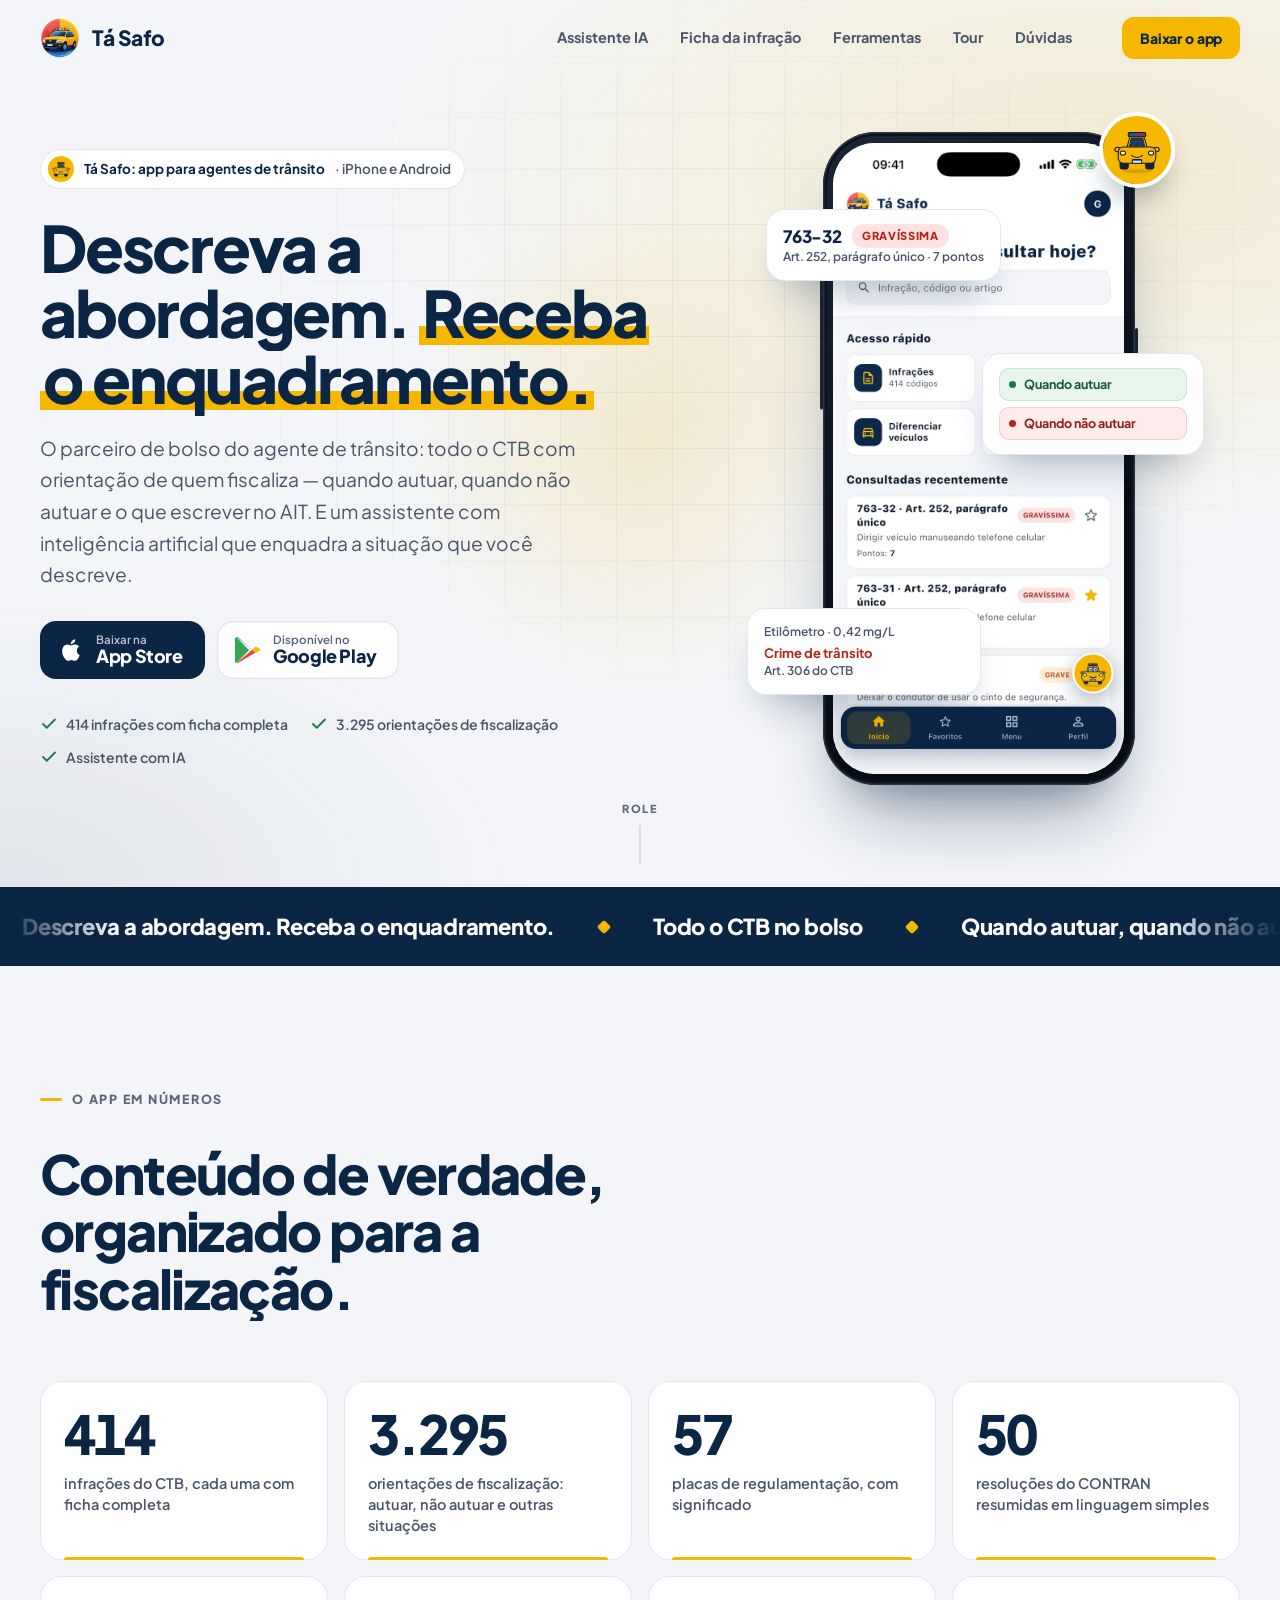
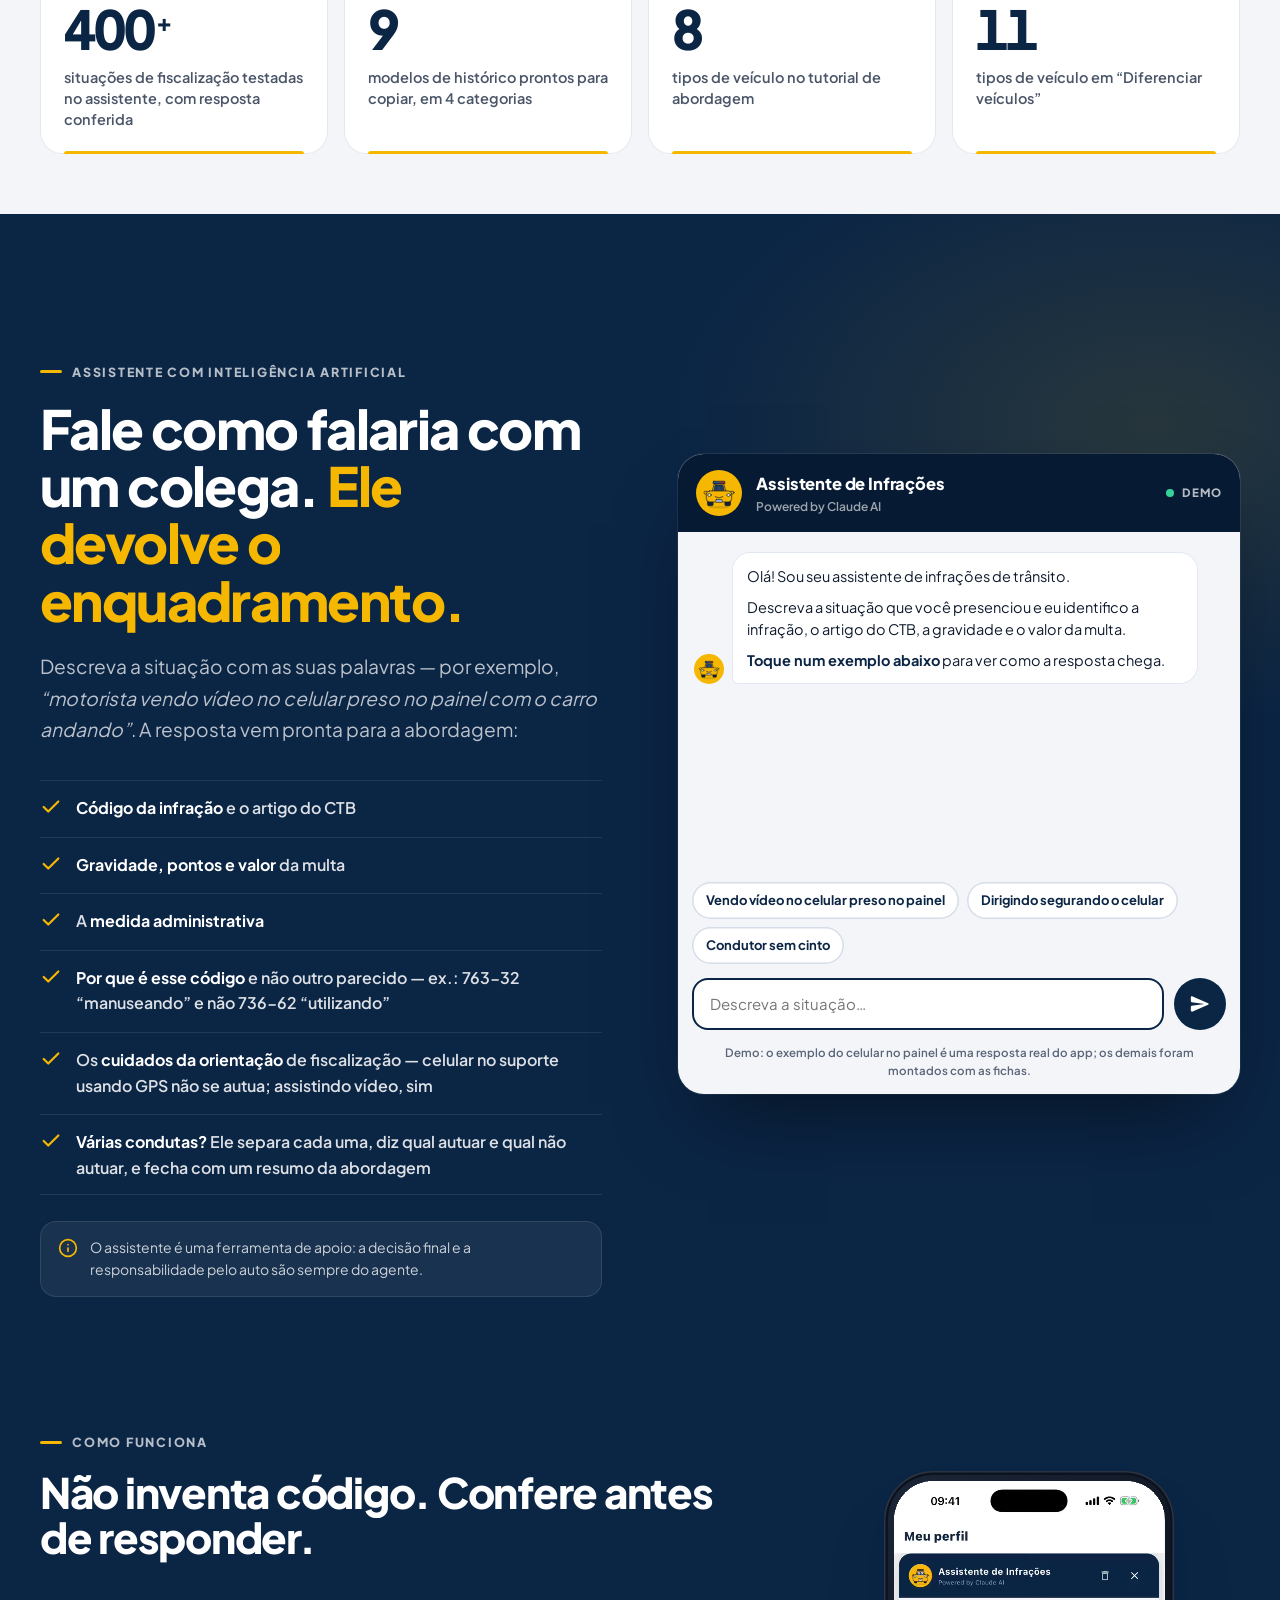
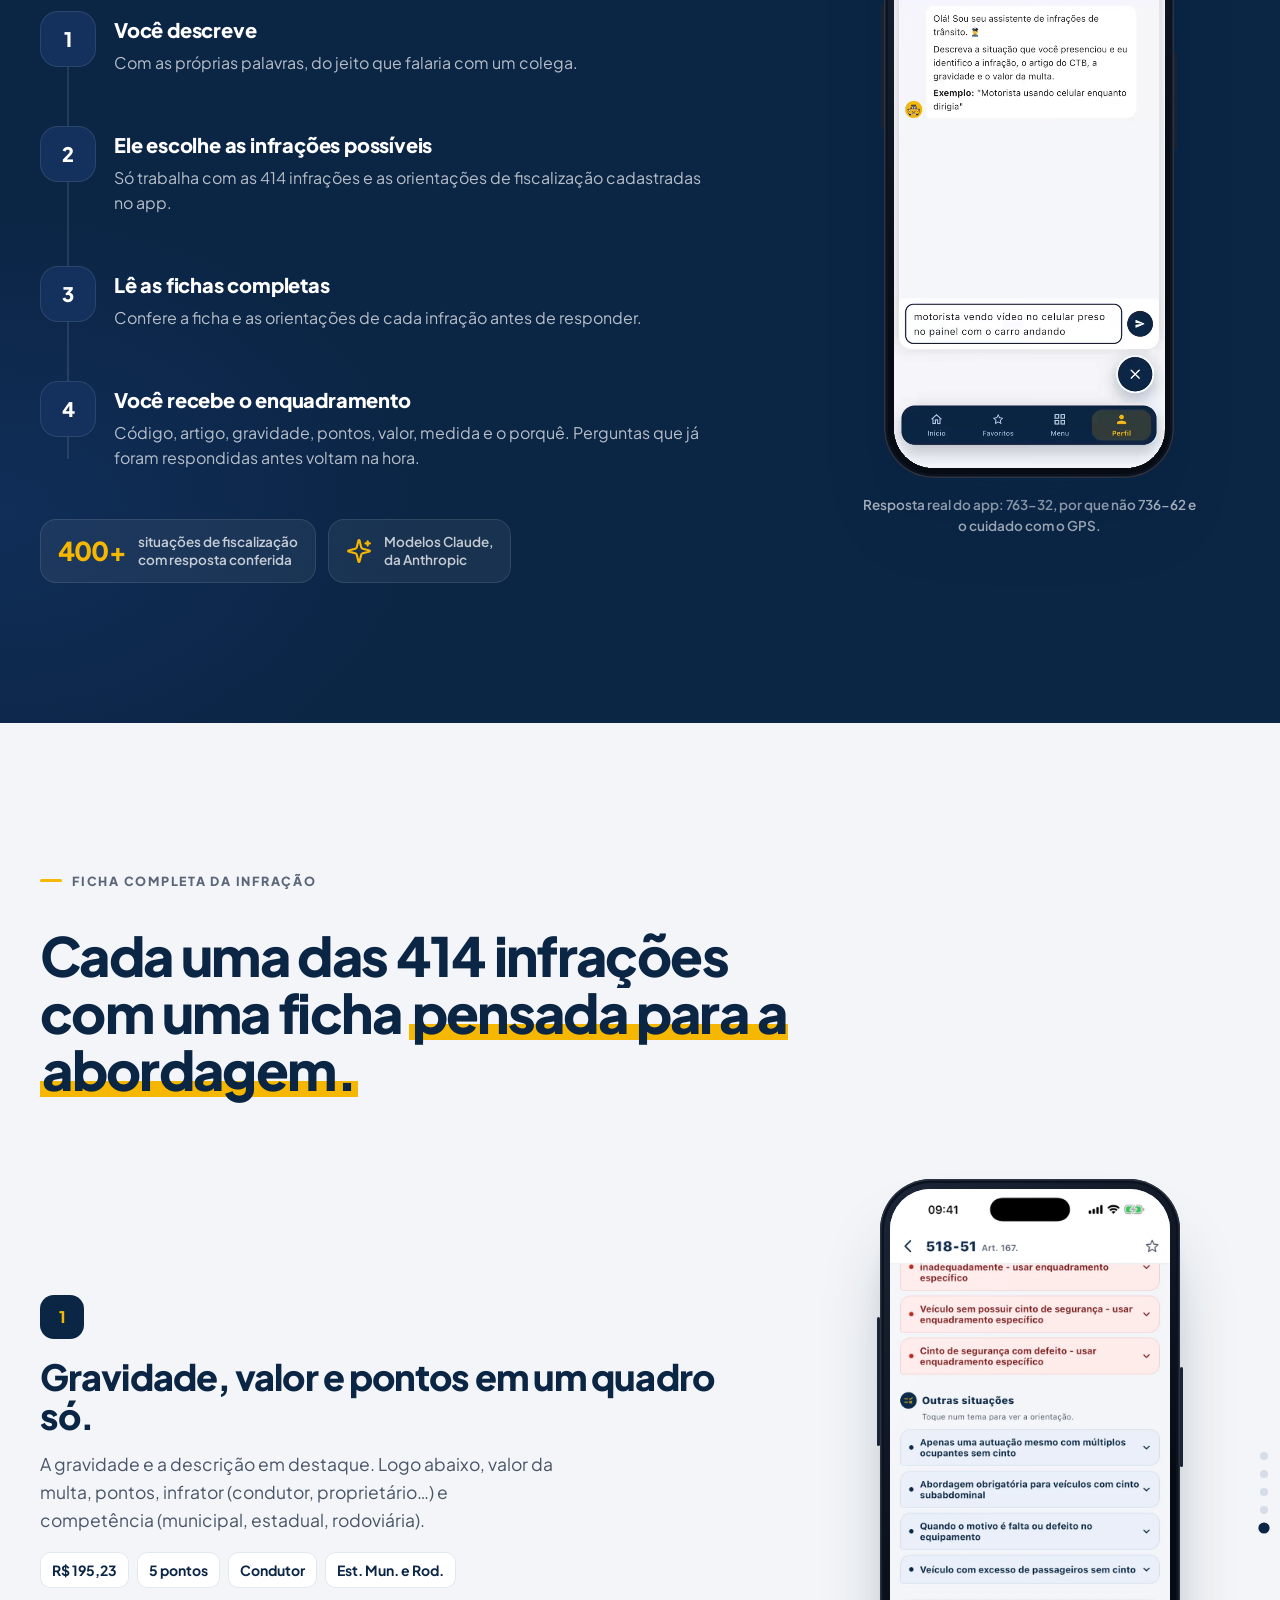
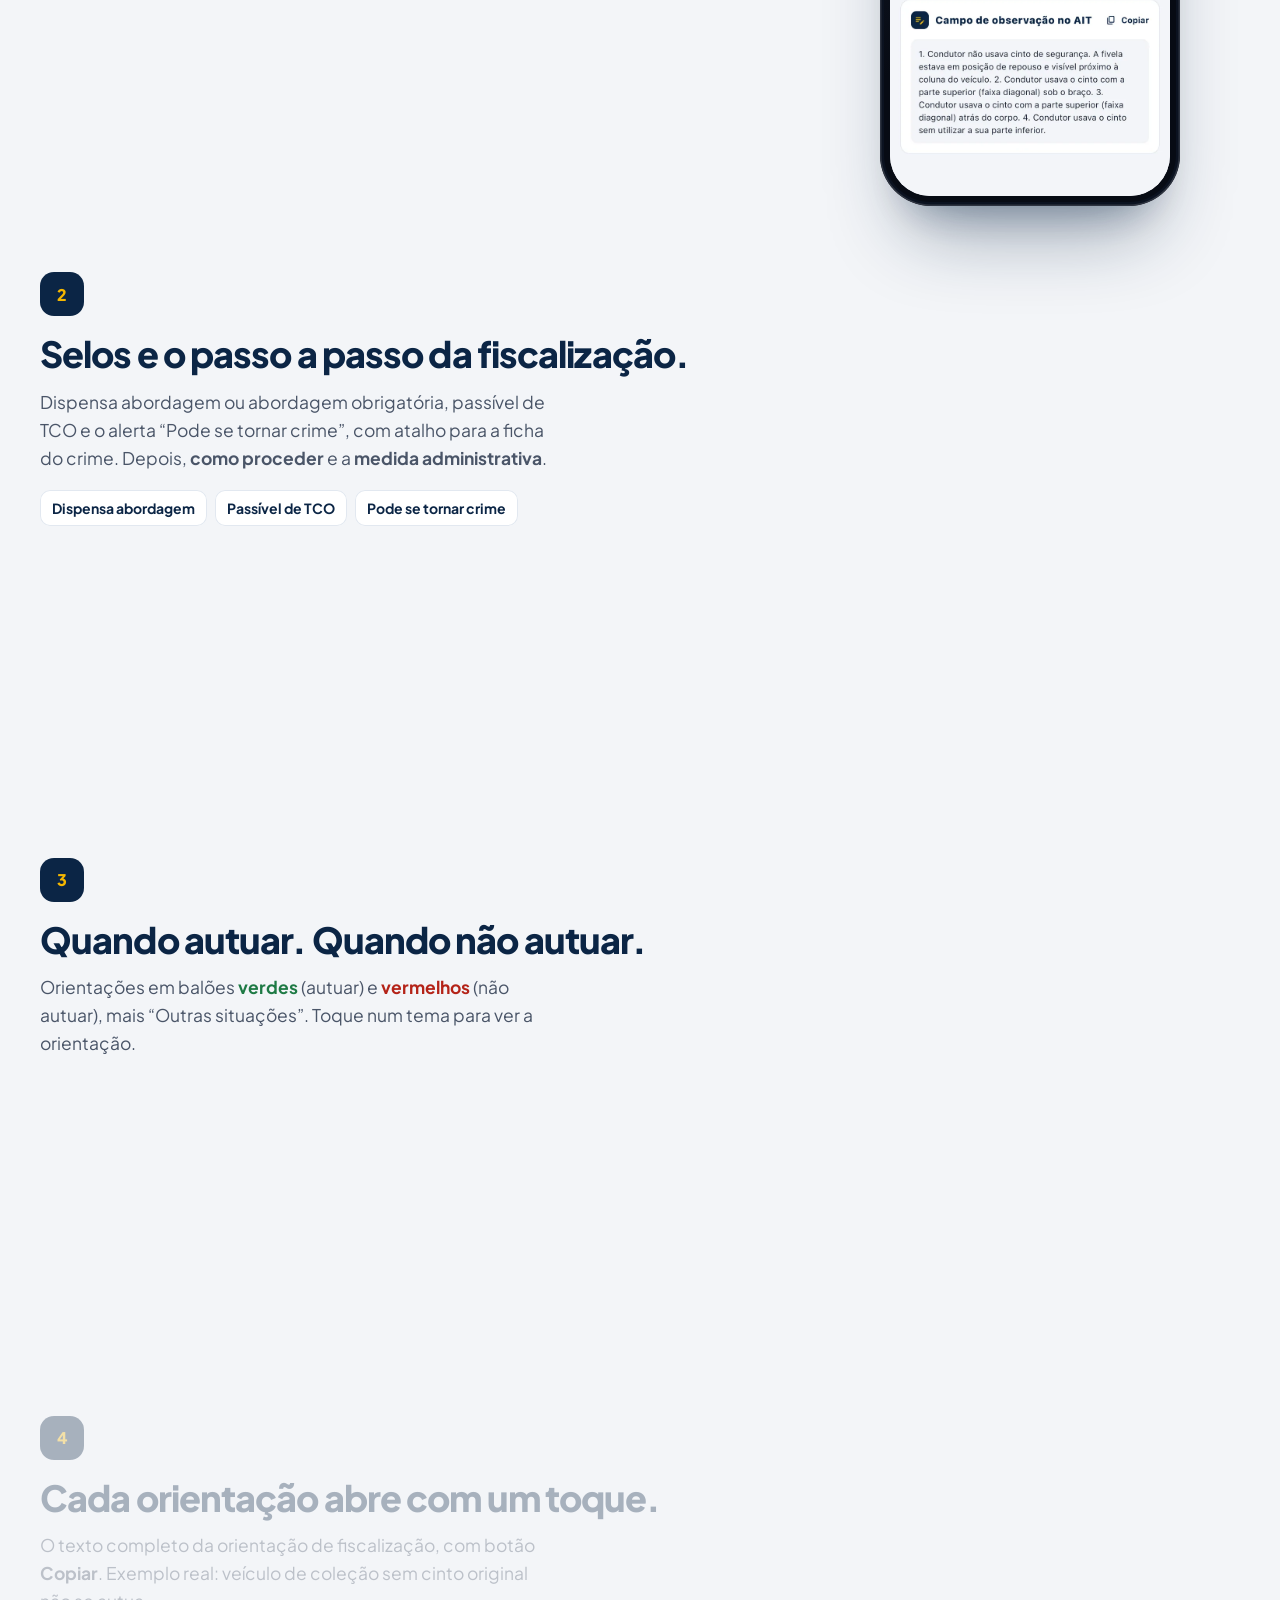
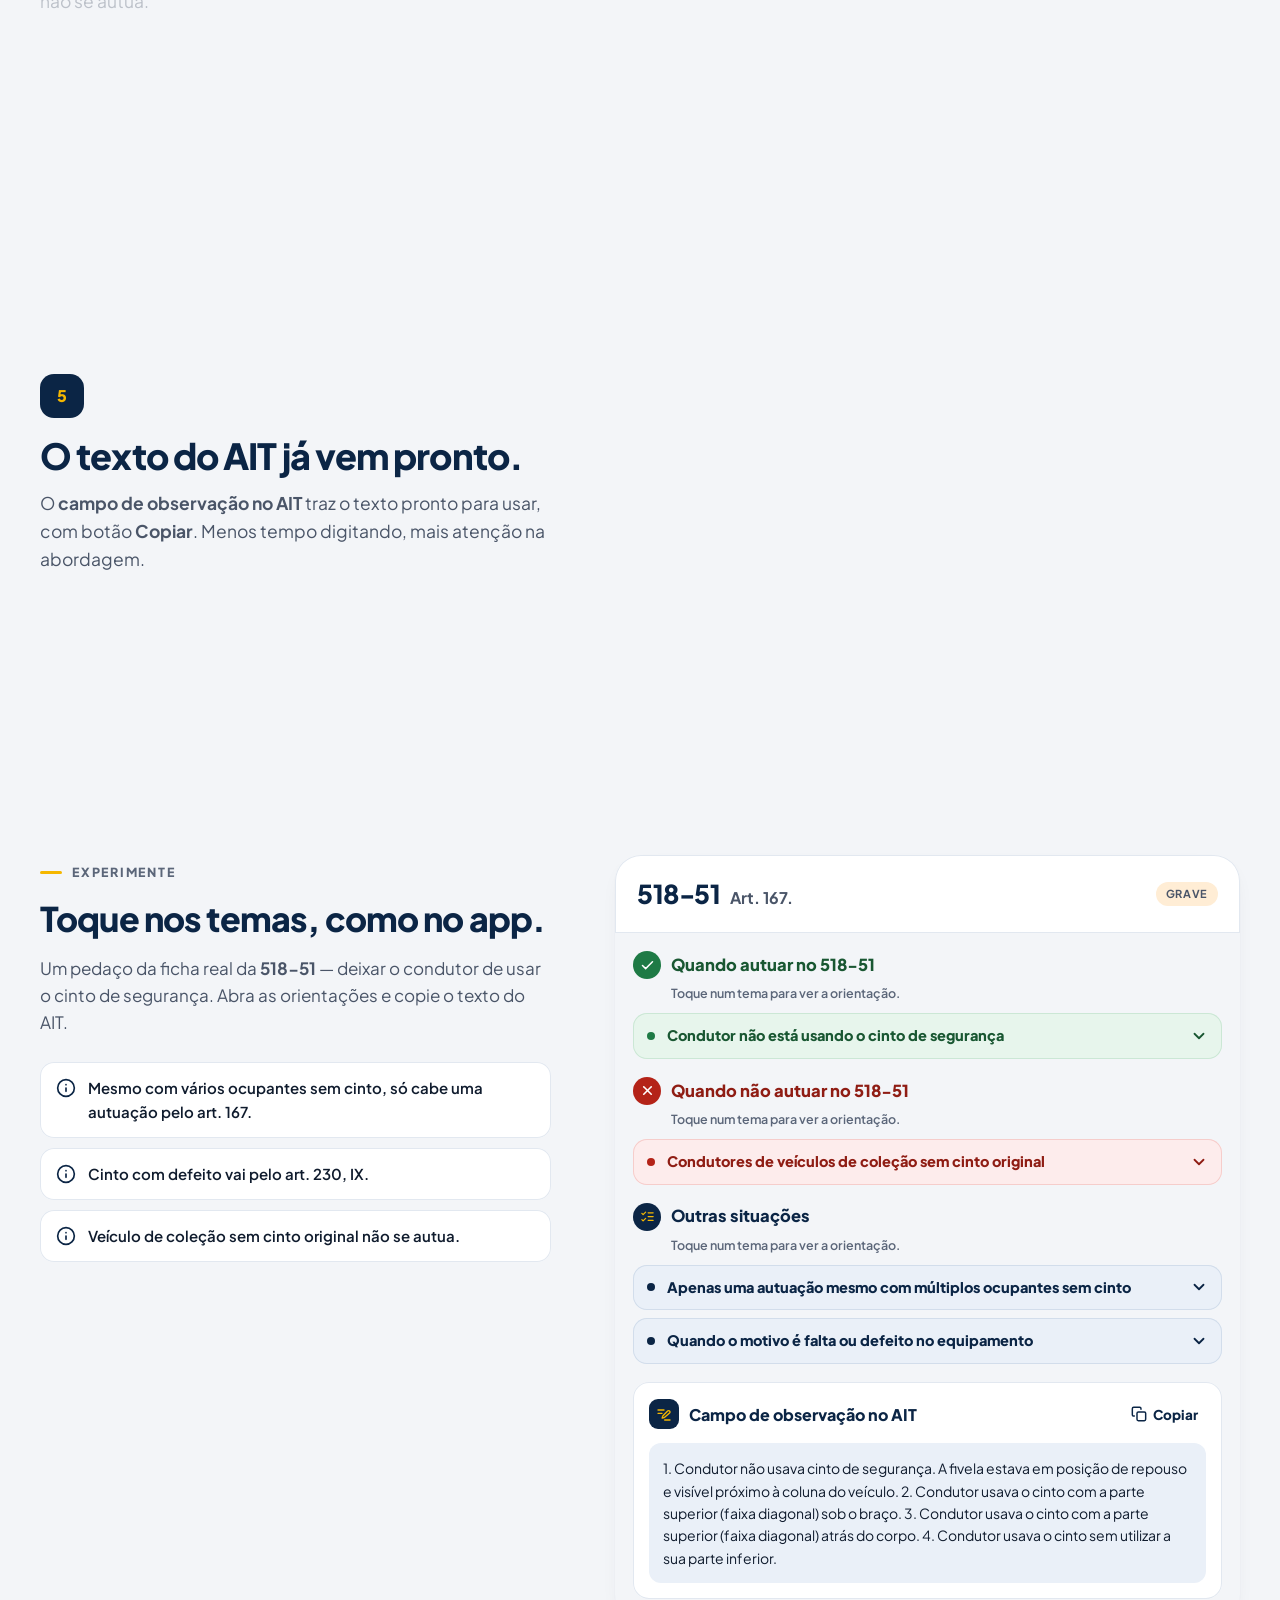
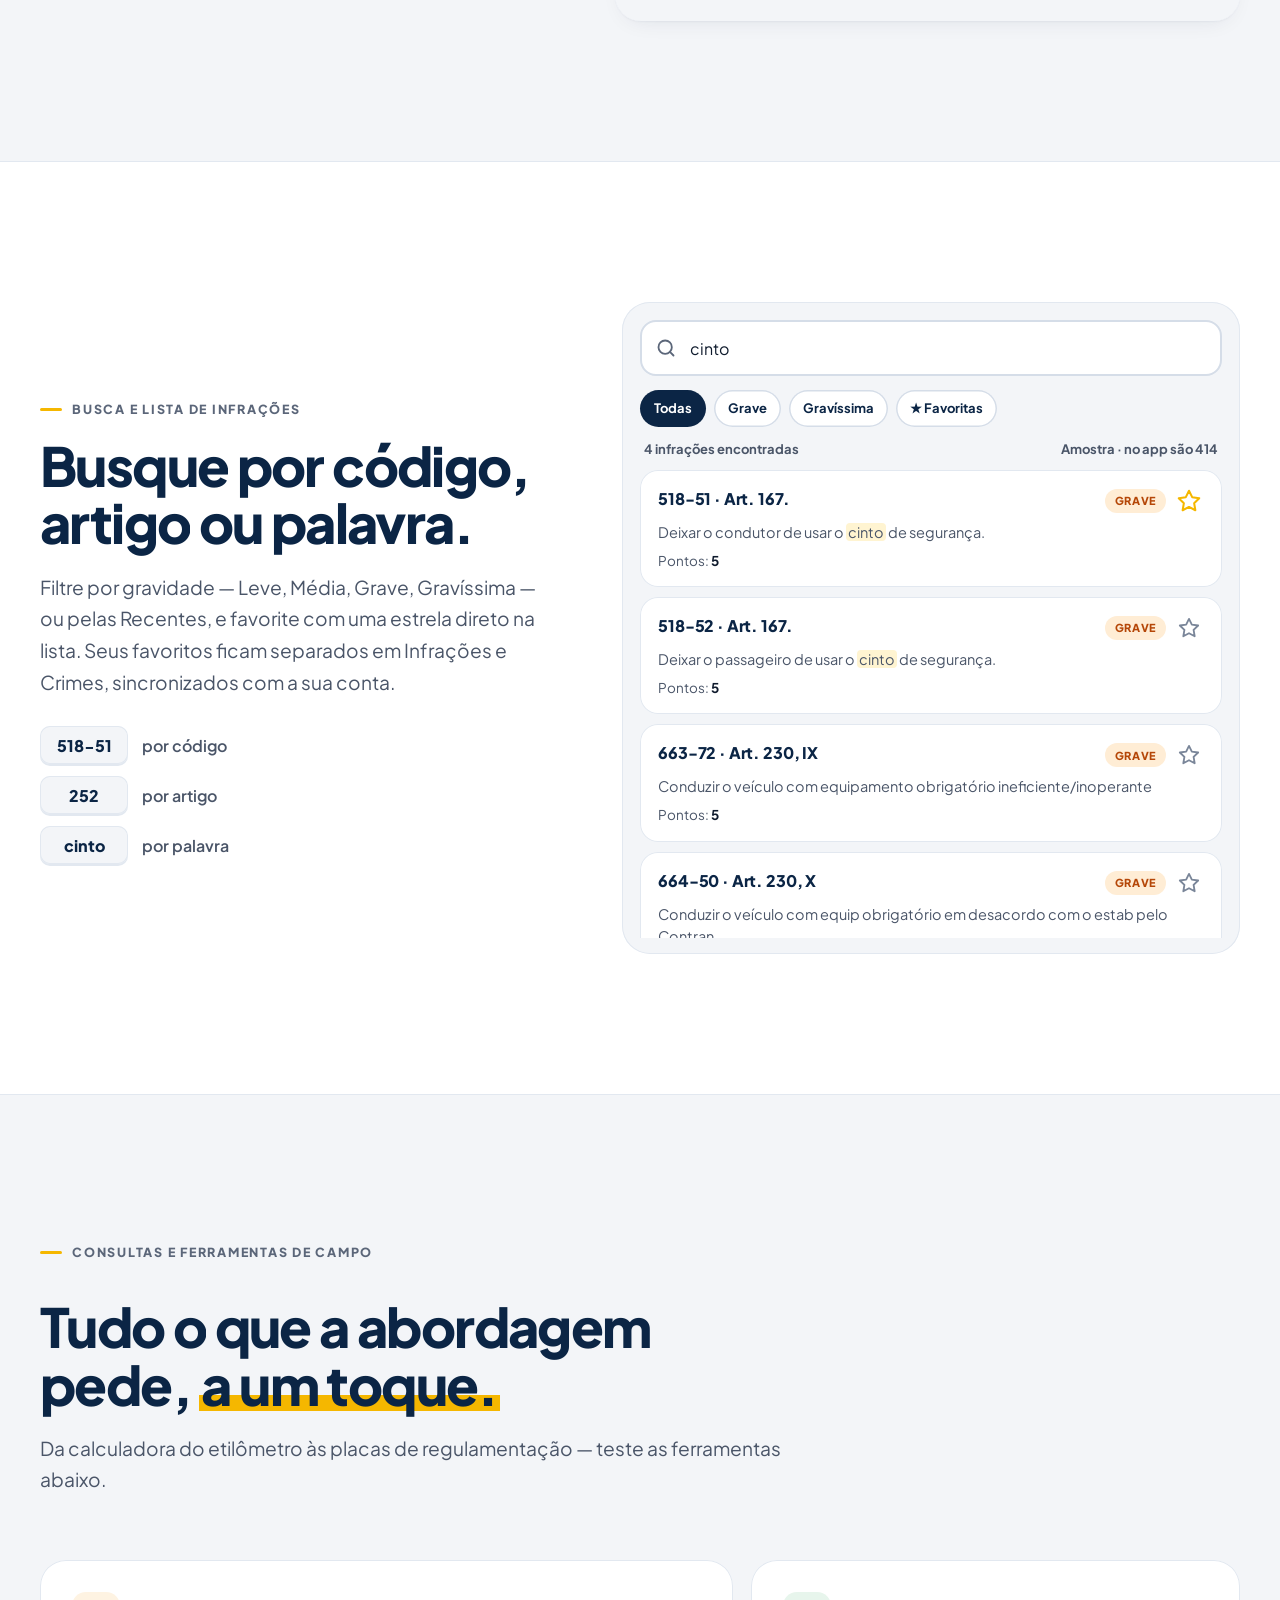
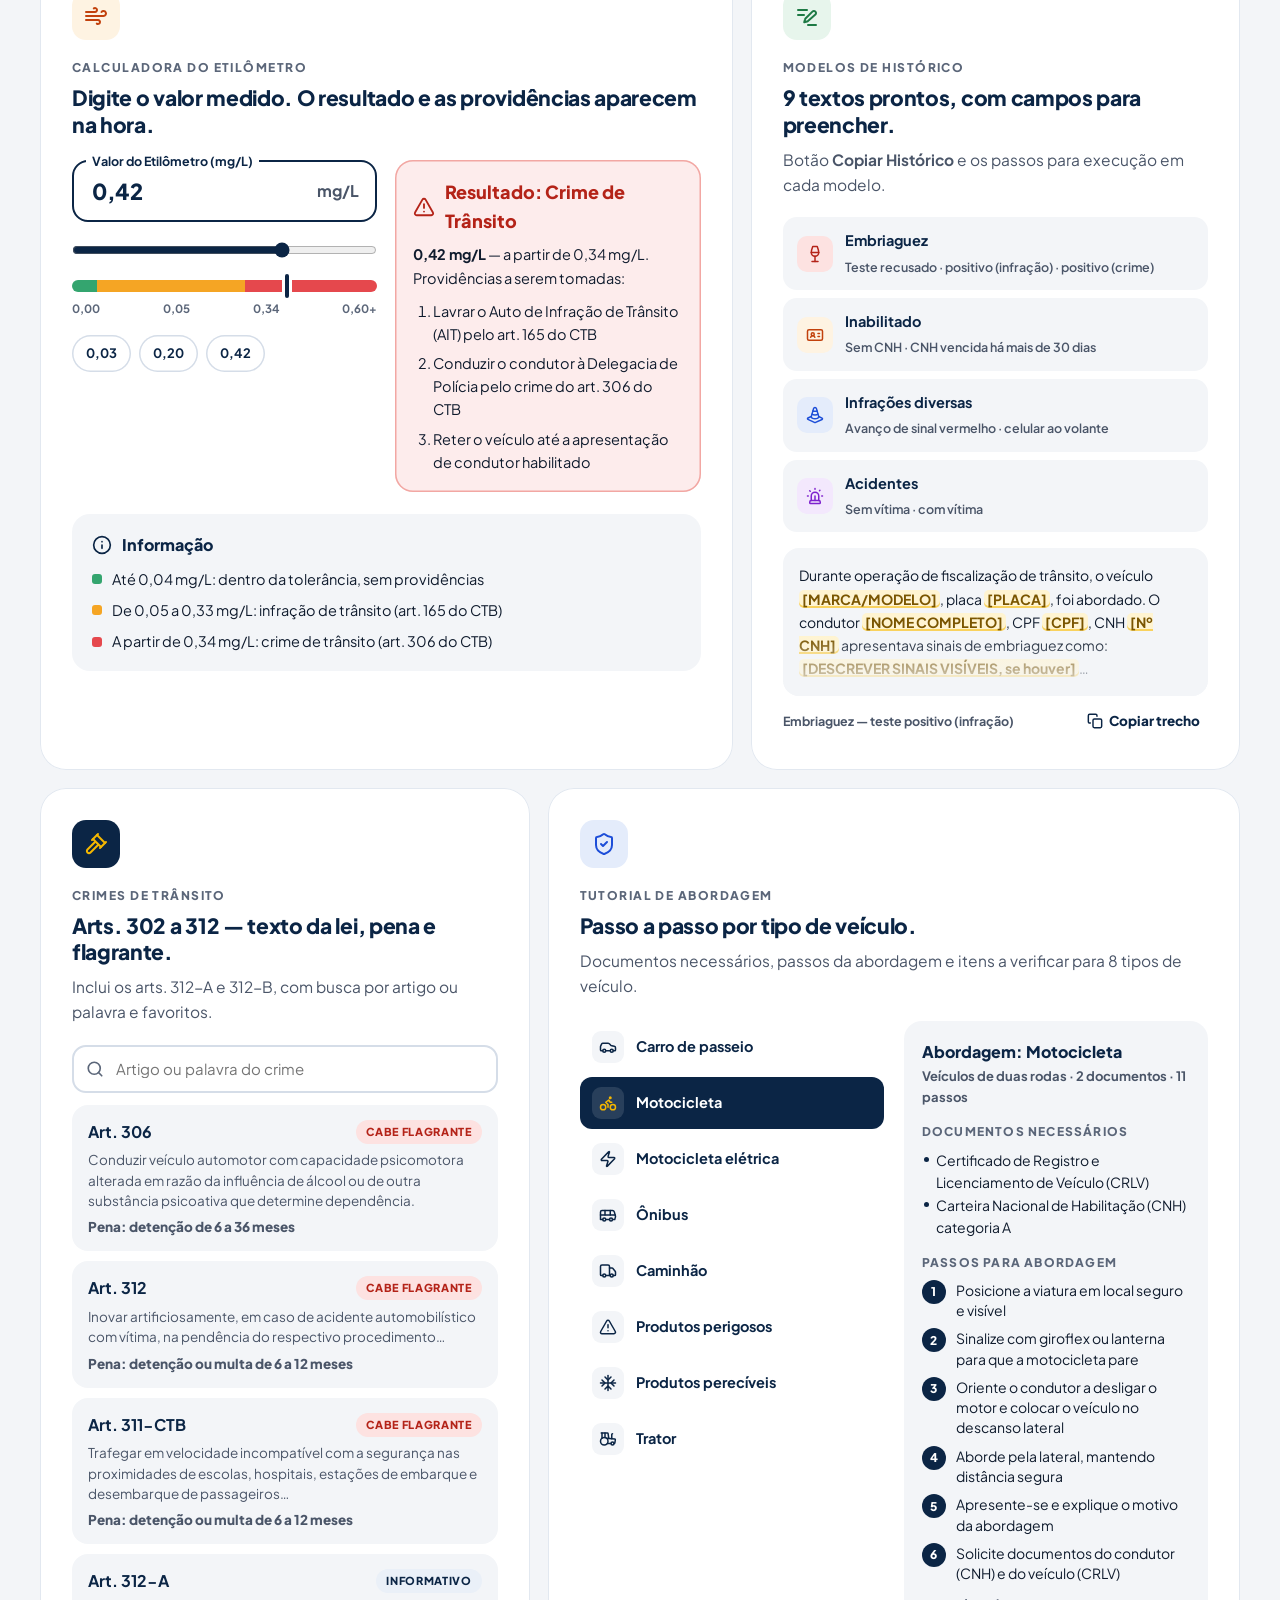
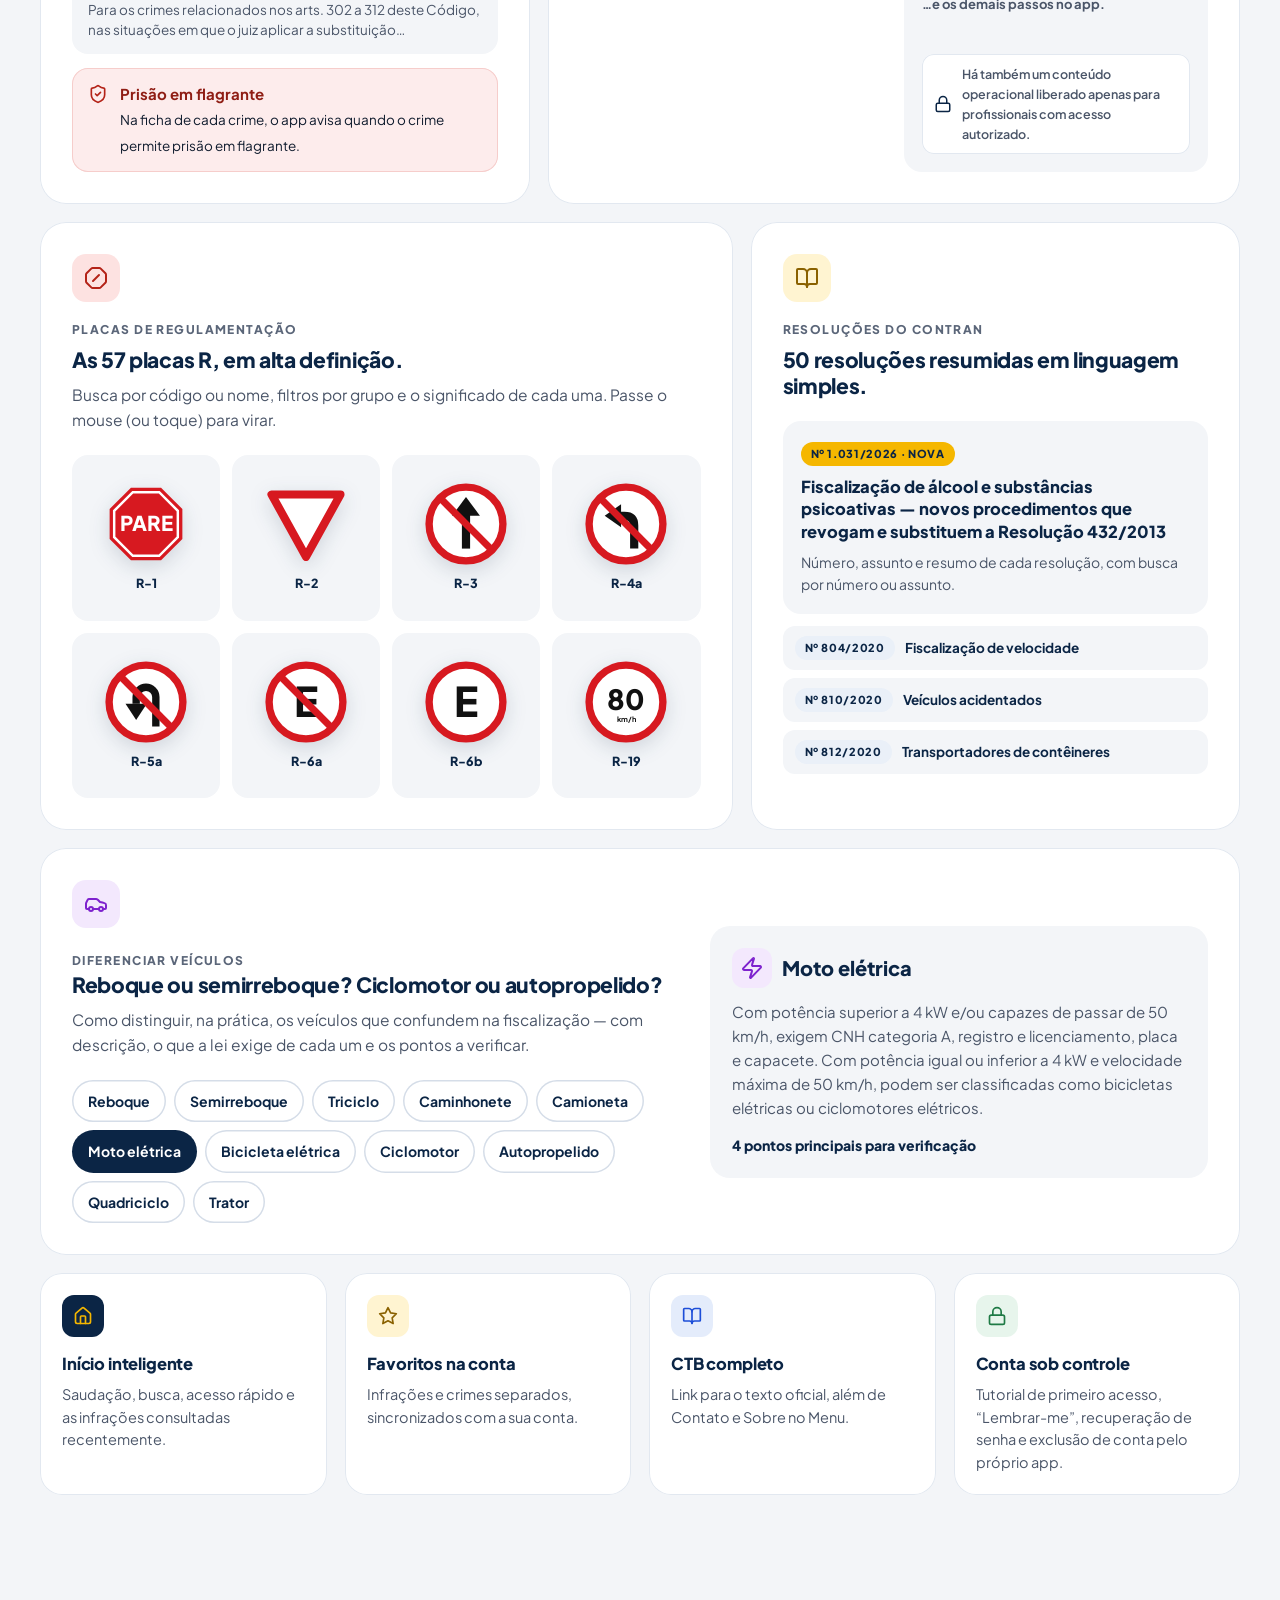
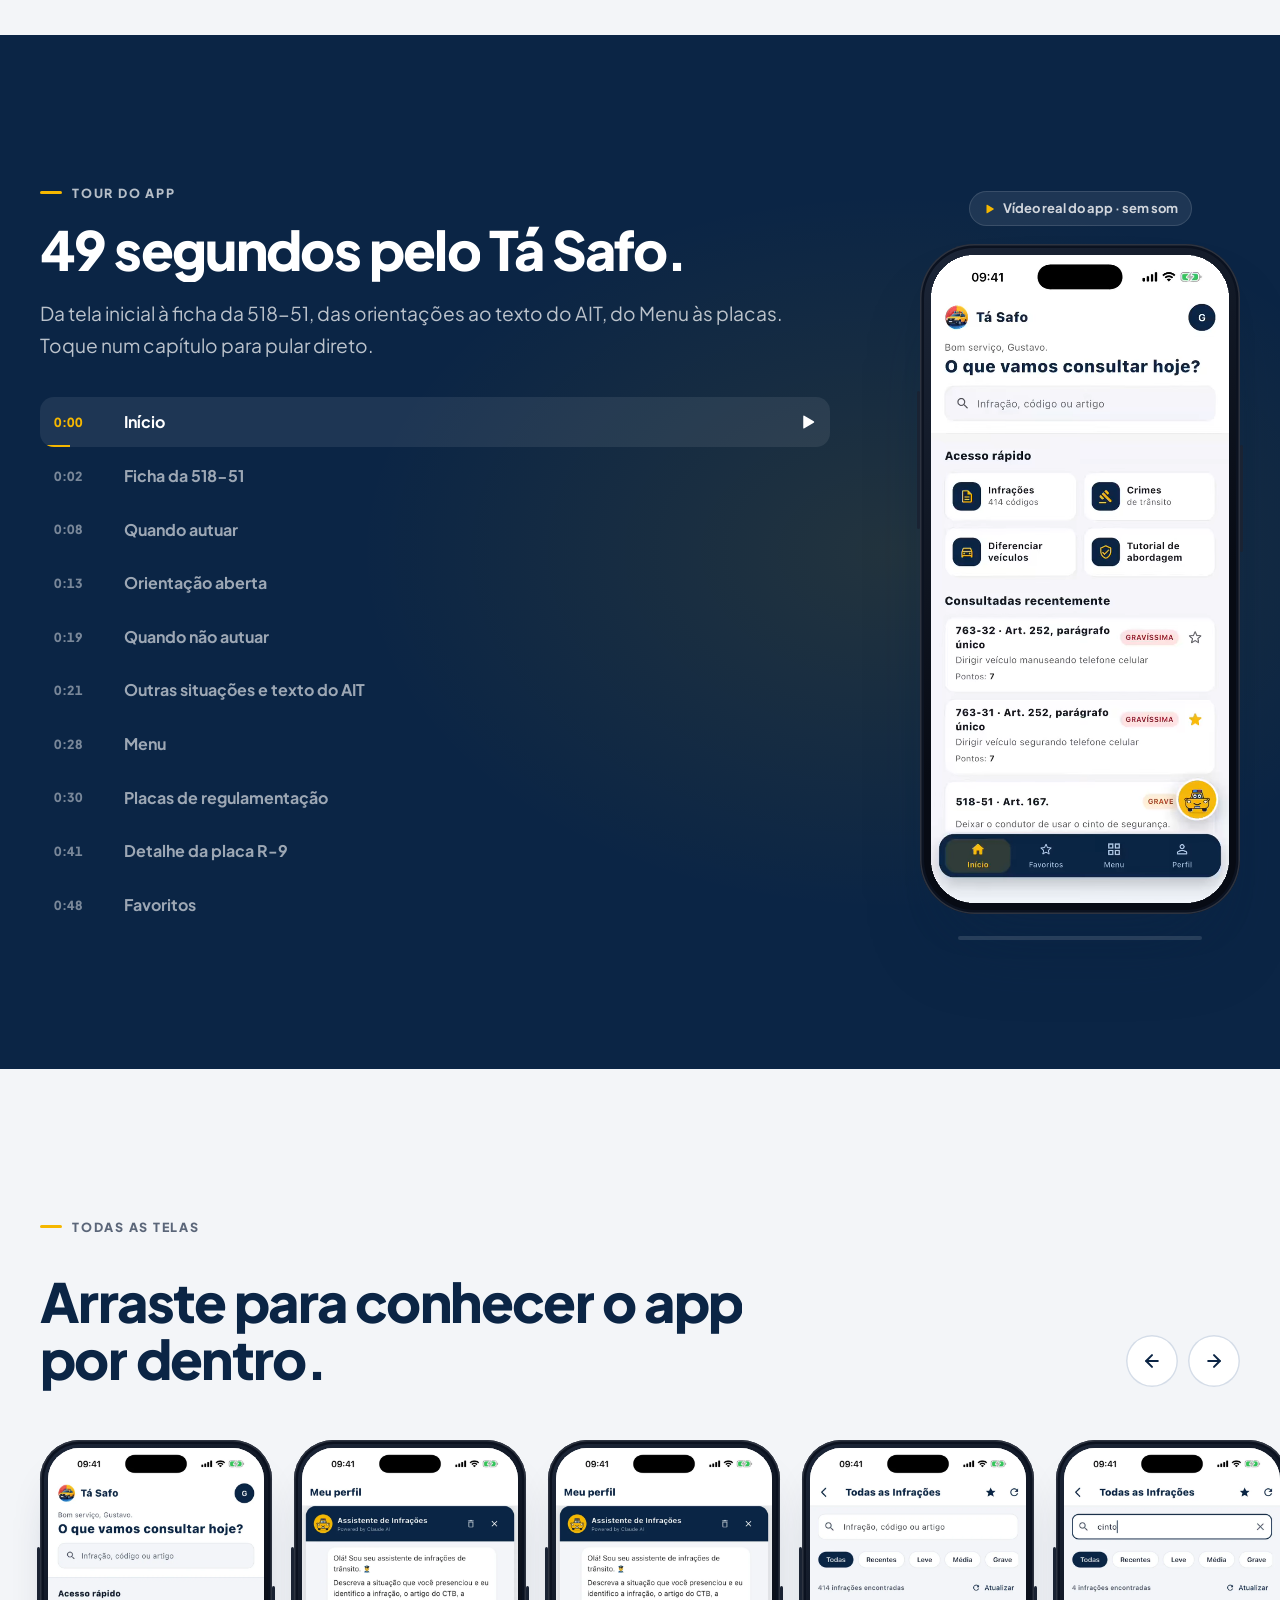
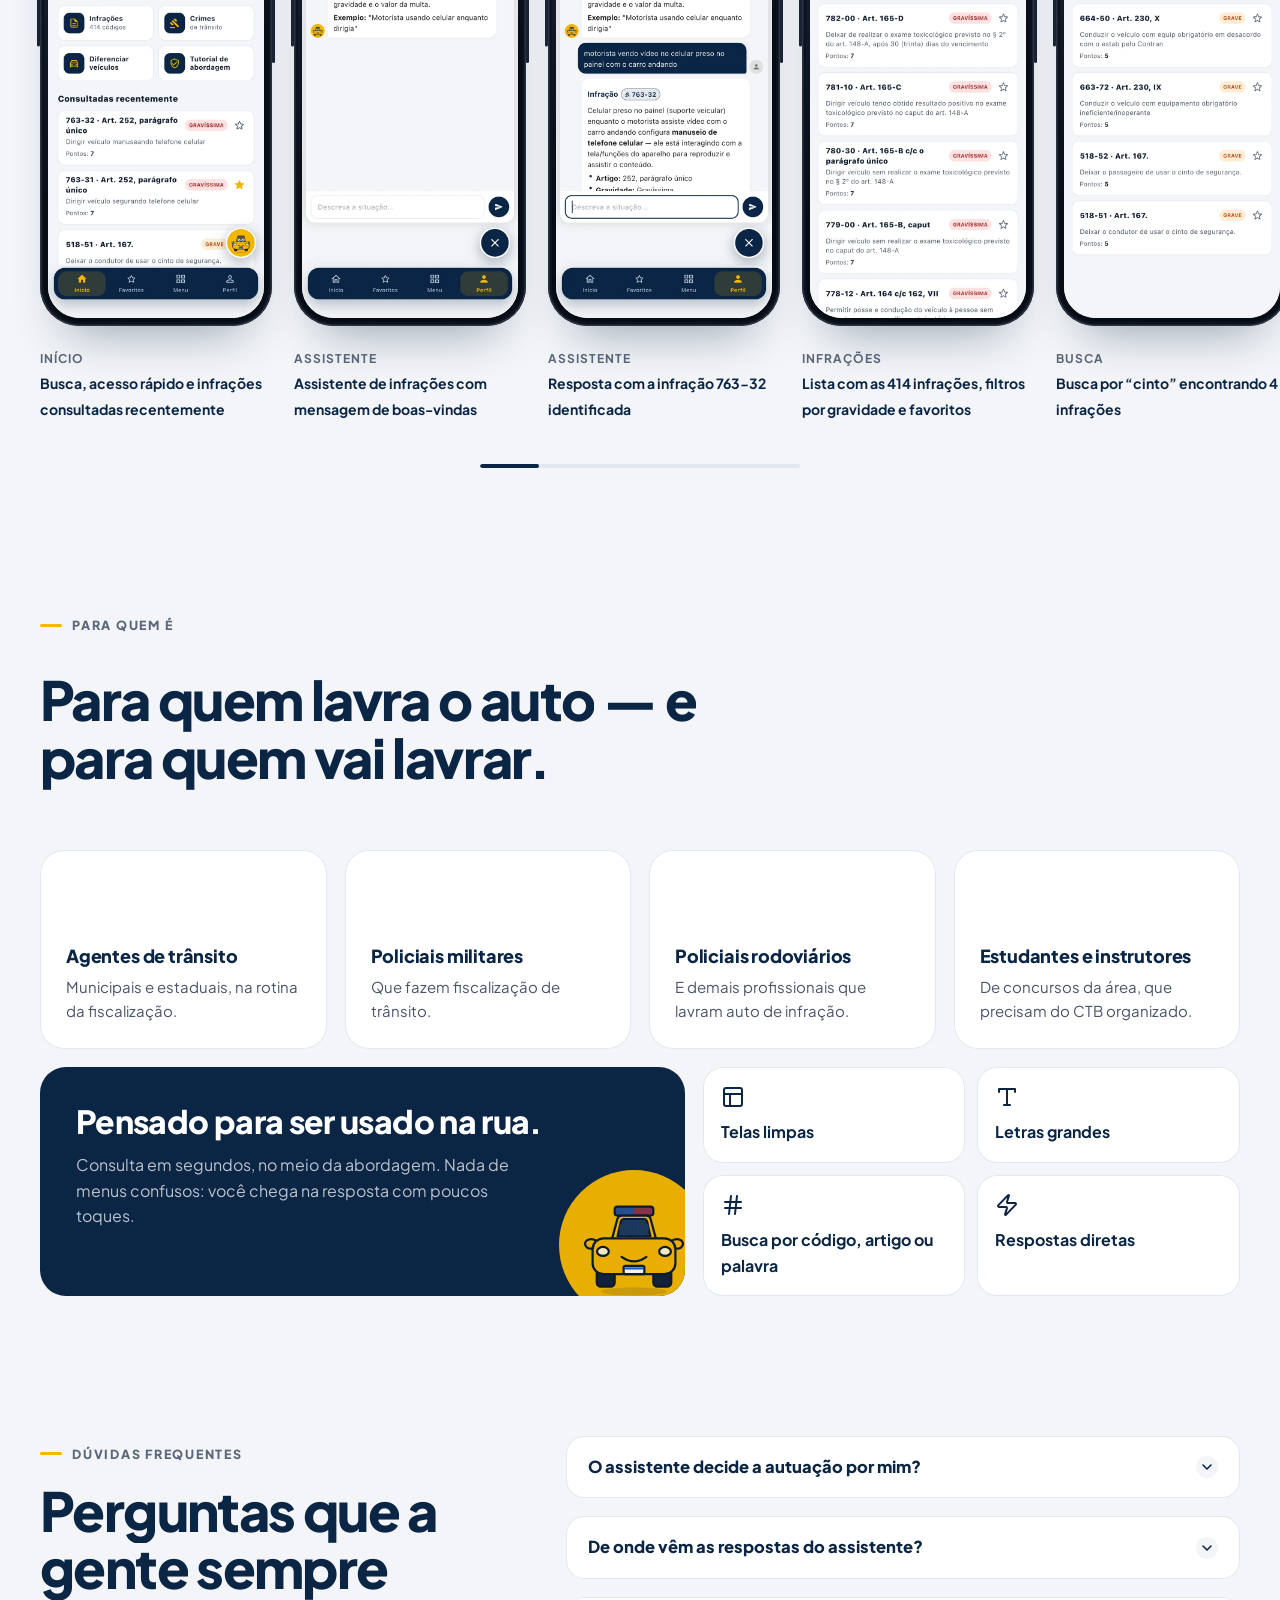
==== commit b1b25bec: "Restaura a pagina inicial do site Co-Authored-By: Claude Opus 5.5 <noreply@anthropic.com>" ====
--- a/index.html
+++ b/index.html
@@ -1,171 +1,896 @@
-<!doctype html>
-<html lang="pt-BR">
+<!DOCTYPE html>
+<html lang="pt-BR" data-theme="light">
 <head>
-<meta charset="utf-8">
-<meta name="viewport" content="width=device-width, initial-scale=1">
-<meta name="robots" content="noindex, nofollow, noarchive, nosnippet">
-<meta name="googlebot" content="noindex, nofollow">
-<meta name="referrer" content="no-referrer">
-<title>T√° Safo ‚Äî Acesso de parceiro</title>
-<style>
-  :root { --marinho:#0B2545; --amarelo:#F5B700; --fundo:#F3F5F8; --borda:#E2E8F0; --texto:#0F1B2D; --suave:#4A5568; --vermelho:#B42318; --verde:#067647; }
-  * { box-sizing:border-box; }
-  body { margin:0; min-height:100vh; display:flex; align-items:center; justify-content:center; padding:24px 16px; background:var(--fundo); color:var(--texto); font:16px/1.5 -apple-system,BlinkMacSystemFont,"Segoe UI",Roboto,Helvetica,Arial,sans-serif; }
-  main { width:100%; max-width:420px; background:#fff; border:1px solid var(--borda); border-radius:18px; padding:28px 24px; }
-  .marca { font-weight:800; font-size:20px; color:var(--marinho); margin-bottom:20px; }
-  h1 { font-size:24px; line-height:1.2; margin:0 0 10px; color:var(--marinho); }
-  p { margin:0 0 14px; color:var(--suave); }
-  ul { margin:0 0 18px; padding-left:20px; color:var(--suave); } li { margin-bottom:4px; }
-  label { display:block; margin:0 0 12px; font-weight:600; font-size:14px; }
-  input { display:block; width:100%; margin-top:6px; padding:13px 14px; font:inherit; color:inherit; background:#fff; border:1px solid var(--borda); border-radius:12px; }
-  input:focus { outline:2px solid var(--marinho); outline-offset:1px; }
-  button { width:100%; min-height:50px; margin-top:4px; padding:13px; border:0; border-radius:12px; background:var(--amarelo); color:var(--marinho); font:inherit; font-weight:700; cursor:pointer; }
-  button:disabled { opacity:.6; cursor:default; }
-  .erro { color:var(--vermelho); font-size:14px; margin-top:12px; margin-bottom:0; }
-  .ok { color:var(--verde); font-weight:700; }
-  .aviso { background:#FFF8E1; border:1px solid #F5DFA0; border-radius:12px; padding:12px 14px; color:var(--texto); font-size:14px; }
-  .pequeno { font-size:14px; margin:16px 0 0; }
-  a { color:var(--marinho); font-weight:600; }
-  [hidden] { display:none !important; }
-</style>
+<meta charset="UTF-8" />
+<meta name="viewport" content="width=device-width, initial-scale=1.0, viewport-fit=cover" />
+<title>Tá Safo — App para Agentes de Trânsito | Infrações do CTB com IA</title>
+<meta name="description" content="Tá Safo, o app do agente de trânsito: 414 infrações do CTB, quando autuar e quando não autuar, crimes, etilômetro e assistente com IA. iPhone e Android." />
+<meta name="robots" content="index, follow, max-image-preview:large, max-snippet:-1" />
+<meta name="application-name" content="Tá Safo" />
+<meta name="apple-itunes-app" content="app-id=6757497748" />
+<meta name="theme-color" content="#0B2545" />
+<meta name="color-scheme" content="light" />
+<link rel="canonical" href="https://tasafo.net/" />
+
+<meta property="og:type" content="website" />
+<meta property="og:locale" content="pt_BR" />
+<meta property="og:site_name" content="Tá Safo" />
+<meta property="og:title" content="Tá Safo — App para agentes de trânsito" />
+<meta property="og:description" content="Descreva a abordagem. Receba o enquadramento. Todo o CTB no bolso: 414 infrações, 3.295 orientações de fiscalização e um assistente com IA." />
+<meta property="og:url" content="https://tasafo.net/" />
+<meta property="og:image" content="https://tasafo.net/assets/img/og-image.jpg" />
+<meta property="og:image:width" content="1200" />
+<meta property="og:image:height" content="630" />
+<meta property="og:image:alt" content="Tá Safo: o app do agente de trânsito, com a ficha da infração e o assistente com IA na tela do celular." />
+<meta name="twitter:card" content="summary_large_image" />
+<meta name="twitter:title" content="Tá Safo — App para agentes de trânsito" />
+<meta name="twitter:description" content="Todo o CTB no bolso, com orientação de quem fiscaliza." />
+<meta name="twitter:image" content="https://tasafo.net/assets/img/og-image.jpg" />
+
+<link rel="icon" type="image/png" sizes="32x32" href="assets/img/favicon-32.png" />
+<link rel="icon" type="image/png" sizes="48x48" href="assets/img/icon-48.png" />
+<link rel="icon" type="image/png" sizes="96x96" href="assets/img/icon-96.png" />
+<link rel="icon" type="image/png" sizes="192x192" href="assets/img/icon-192.png" />
+<link rel="manifest" href="site.webmanifest" />
+<link rel="apple-touch-icon" href="assets/img/apple-touch-icon.png" />
+
+<!-- Meta Pixel Code -->
+<script>
+!function(f,b,e,v,n,t,s)
+{if(f.fbq)return;n=f.fbq=function(){n.callMethod?
+n.callMethod.apply(n,arguments):n.queue.push(arguments)};
+if(!f._fbq)f._fbq=n;n.push=n;n.loaded=!0;n.version='2.0';
+n.queue=[];t=b.createElement(e);t.async=!0;
+t.src=v;s=b.getElementsByTagName(e)[0];
+s.parentNode.insertBefore(t,s)}(window, document,'script',
+'https://connect.facebook.net/en_US/fbevents.js');
+fbq('init', '980139047822922');
+fbq('track', 'PageView');
+</script>
+<noscript><img height="1" width="1" style="display:none"
+src="https://www.facebook.com/tr?id=980139047822922&ev=PageView&noscript=1"
+/></noscript>
+<!-- End Meta Pixel Code -->
+
+<link rel="preload" as="font" type="font/woff2" href="assets/fonts/plus-jakarta-sans-latin.woff2" crossorigin />
+<link rel="preload" as="image" href="divulgacao-site/prints-web/03-inicio.webp" type="image/webp" />
+<link rel="stylesheet" href="assets/css/site.css" />
+<script>document.documentElement.classList.add('js');</script>
+
+<script type="application/ld+json">
+{
+  "@context": "https://schema.org",
+  "@graph": [
+    {
+      "@type": "WebSite",
+      "@id": "https://tasafo.net/#website",
+      "url": "https://tasafo.net/",
+      "name": "Tá Safo",
+      "alternateName": ["Ta Safo", "TaSafo", "App Tá Safo"],
+      "description": "Site oficial do Tá Safo, o app para agentes de trânsito.",
+      "inLanguage": "pt-BR",
+      "publisher": { "@id": "https://tasafo.net/#organization" }
+    },
+    {
+      "@type": "Organization",
+      "@id": "https://tasafo.net/#organization",
+      "name": "Tá Safo",
+      "alternateName": "Ta Safo",
+      "url": "https://tasafo.net/",
+      "logo": { "@type": "ImageObject", "url": "https://tasafo.net/assets/img/icon-512.png", "width": 512, "height": 512 },
+      "email": "suporte.safo@gmail.com",
+      "sameAs": [
+        "https://instagram.com/apptasafo",
+        "https://apps.apple.com/br/app/ta-safo/id6757497748",
+        "https://play.google.com/store/apps/details?id=com.tasafo.app"
+      ]
+    },
+    {
+      "@type": "MobileApplication",
+      "@id": "https://tasafo.net/#app",
+      "name": "Tá Safo",
+      "alternateName": "Ta Safo",
+      "description": "O parceiro de bolso do agente de trânsito: consulta rápida do CTB, orientações de quando autuar e quando não autuar, crimes de trânsito, calculadora do etilômetro, modelos de histórico e um assistente com inteligência artificial que enquadra a situação descrita.",
+      "applicationCategory": "ReferenceApplication",
+      "operatingSystem": "iOS, Android",
+      "inLanguage": "pt-BR",
+      "url": "https://tasafo.net/",
+      "image": "https://tasafo.net/assets/img/og-image.jpg",
+      "publisher": { "@id": "https://tasafo.net/#organization" },
+      "installUrl": [
+        "https://apps.apple.com/br/app/ta-safo/id6757497748",
+        "https://play.google.com/store/apps/details?id=com.tasafo.app"
+      ]
+    }
+  ]
+}
+</script>
 </head>
 <body>
-<main>
-  <div class="marca">T√° Safo</div>
-
-  <section id="carregando"><p>Verificando o link‚Ä¶</p></section>
-
-  <section id="invalido" hidden>
-    <h1 id="invalido-titulo">Link indispon√≠vel</h1>
-    <p id="invalido-texto">Este link n√£o √© v√°lido.</p>
-  </section>
-
-  <section id="resgate" hidden>
-    <h1 id="titulo"></h1>
-    <p id="subtitulo"></p>
-    <ul>
-      <li>Todo o app, exceto o assistente com IA</li>
-      <li>Sem cart√£o e sem cobran√ßa autom√°tica ao final</li>
-      <li>Um resgate por conta</li>
-    </ul>
-    <p id="prazo"></p>
-    <form id="formulario">
-      <label>E-mail da sua conta no app
-        <input id="email" type="email" autocomplete="username" required>
-      </label>
-      <label>Senha do app
-        <input id="senha" type="password" autocomplete="current-password" required>
-      </label>
-      <button id="botao" type="submit">Resgatar acesso</button>
-      <p id="erro" class="erro" role="alert" hidden></p>
-    </form>
-    <p class="pequeno">Ainda n√£o tem conta? Baixe o app, crie sua conta e volte a este link:
-      <a href="https://apps.apple.com/br/app/ta-safo/id6757497748">iPhone</a> ¬∑
-      <a href="https://play.google.com/store/apps/details?id=com.tasafo.app">Android</a>.
-      Para recuperar a senha, use a op√ß√£o do pr√≥prio app.</p>
-  </section>
-
-  <section id="pronto" hidden>
-    <h1>Acesso liberado</h1>
-    <p class="ok" id="pronto-data"></p>
-    <p>Feche o T√° Safo por completo e abra de novo. Se ainda aparecer a tela de planos, aguarde alguns minutos e abra novamente.</p>
-    <p class="aviso" id="pronto-loja" hidden>Sua conta tem uma assinatura ativa na loja, e este benef√≠cio n√£o a cancela. Para n√£o ser cobrado, cancele nos Ajustes do iPhone ou no Google Play.</p>
-  </section>
+
+<!-- Ícones (sprite) -->
+<svg width="0" height="0" style="position:absolute" aria-hidden="true" focusable="false">
+  <defs>
+    <symbol id="i-check" viewBox="0 0 24 24" fill="none" stroke="currentColor" stroke-width="2.4" stroke-linecap="round" stroke-linejoin="round"><path d="M20 6 9 17l-5-5"/></symbol>
+    <symbol id="i-x" viewBox="0 0 24 24" fill="none" stroke="currentColor" stroke-width="2.6" stroke-linecap="round" stroke-linejoin="round"><path d="M18 6 6 18"/><path d="m6 6 12 12"/></symbol>
+    <symbol id="i-down" viewBox="0 0 24 24" fill="none" stroke="currentColor" stroke-width="2.4" stroke-linecap="round" stroke-linejoin="round"><path d="m6 9 6 6 6-6"/></symbol>
+    <symbol id="i-right" viewBox="0 0 24 24" fill="none" stroke="currentColor" stroke-width="2.4" stroke-linecap="round" stroke-linejoin="round"><path d="M5 12h14"/><path d="m12 5 7 7-7 7"/></symbol>
+    <symbol id="i-left" viewBox="0 0 24 24" fill="none" stroke="currentColor" stroke-width="2.4" stroke-linecap="round" stroke-linejoin="round"><path d="M19 12H5"/><path d="m12 19-7-7 7-7"/></symbol>
+    <symbol id="i-search" viewBox="0 0 24 24" fill="none" stroke="currentColor" stroke-width="2.2" stroke-linecap="round" stroke-linejoin="round"><circle cx="11" cy="11" r="8"/><path d="m21 21-4.3-4.3"/></symbol>
+    <symbol id="i-star" viewBox="0 0 24 24" fill="none" stroke="currentColor" stroke-width="2" stroke-linecap="round" stroke-linejoin="round"><path d="M12 2l3.09 6.26L22 9.27l-5 4.87 1.18 6.88L12 17.77l-6.18 3.25L7 14.14 2 9.27l6.91-1.01z"/></symbol>
+    <symbol id="i-copy" viewBox="0 0 24 24" fill="none" stroke="currentColor" stroke-width="2.2" stroke-linecap="round" stroke-linejoin="round"><rect x="9" y="9" width="13" height="13" rx="2"/><path d="M5 15H4a2 2 0 0 1-2-2V4a2 2 0 0 1 2-2h9a2 2 0 0 1 2 2v1"/></symbol>
+    <symbol id="i-send" viewBox="0 0 24 24" fill="currentColor"><path d="M3.4 20.4 20.85 12.9a1 1 0 0 0 0-1.8L3.4 3.6a.99.99 0 0 0-1.39.91L2 9.12c0 .5.37.93.87.99L17 12 2.87 13.88c-.5.07-.87.5-.87 1l.01 4.61c0 .71.73 1.2 1.39.91z"/></symbol>
+    <symbol id="i-gavel" viewBox="0 0 24 24" fill="none" stroke="currentColor" stroke-width="2" stroke-linecap="round" stroke-linejoin="round"><path d="m14 13-7.5 7.5a2.12 2.12 0 0 1-3-3L11 10"/><path d="m16 16 6-6"/><path d="m8 8 6-6"/><path d="m9 7 8 8"/><path d="m21 11-8-8"/></symbol>
+    <symbol id="i-file" viewBox="0 0 24 24" fill="none" stroke="currentColor" stroke-width="2" stroke-linecap="round" stroke-linejoin="round"><path d="M15 2H6a2 2 0 0 0-2 2v16a2 2 0 0 0 2 2h12a2 2 0 0 0 2-2V7z"/><path d="M14 2v4a2 2 0 0 0 2 2h4"/><path d="M16 13H8"/><path d="M16 17H8"/><path d="M10 9H8"/></symbol>
+    <symbol id="i-wind" viewBox="0 0 24 24" fill="none" stroke="currentColor" stroke-width="2" stroke-linecap="round" stroke-linejoin="round"><path d="M12.8 19.6A2 2 0 1 0 14 16H2"/><path d="M17.5 8a2.5 2.5 0 1 1 2 4H2"/><path d="M9.8 4.4A2 2 0 1 1 11 8H2"/></symbol>
+    <symbol id="i-pen" viewBox="0 0 24 24" fill="none" stroke="currentColor" stroke-width="2" stroke-linecap="round" stroke-linejoin="round"><path d="M13 21h8"/><path d="M3 6h9"/><path d="M3 11h6"/><path d="M20.4 10.6a2.1 2.1 0 1 0-3-3l-6.9 6.9a2 2 0 0 0-.5.9l-.8 2.9 2.9-.8a2 2 0 0 0 .9-.5z"/></symbol>
+    <symbol id="i-shield" viewBox="0 0 24 24" fill="none" stroke="currentColor" stroke-width="2" stroke-linecap="round" stroke-linejoin="round"><path d="M20 13c0 5-3.5 7.5-7.66 8.95a1 1 0 0 1-.67-.01C7.5 20.5 4 18 4 13V6a1 1 0 0 1 1-1c2 0 4.5-1.2 6.24-2.72a1.17 1.17 0 0 1 1.52 0C14.51 3.81 17 5 19 5a1 1 0 0 1 1 1z"/><path d="m9 12 2 2 4-4"/></symbol>
+    <symbol id="i-car" viewBox="0 0 24 24" fill="none" stroke="currentColor" stroke-width="2" stroke-linecap="round" stroke-linejoin="round"><path d="M19 17h2c.6 0 1-.4 1-1v-3c0-.9-.7-1.7-1.5-1.9C18.7 10.6 16 10 16 10s-1.3-1.4-2.2-2.3c-.5-.4-1.1-.7-1.8-.7H5c-.6 0-1.1.4-1.4.9l-1.4 2.9A3.7 3.7 0 0 0 2 12v4c0 .6.4 1 1 1h2"/><circle cx="7" cy="17" r="2"/><path d="M9 17h6"/><circle cx="17" cy="17" r="2"/></symbol>
+    <symbol id="i-moto" viewBox="0 0 24 24" fill="none" stroke="currentColor" stroke-width="2" stroke-linecap="round" stroke-linejoin="round"><circle cx="18.5" cy="17.5" r="3.5"/><circle cx="5.5" cy="17.5" r="3.5"/><circle cx="15" cy="5" r="1"/><path d="M12 17.5V14l-3-3 4-3 2 3h2"/></symbol>
+    <symbol id="i-zap" viewBox="0 0 24 24" fill="none" stroke="currentColor" stroke-width="2" stroke-linecap="round" stroke-linejoin="round"><path d="M4 14a1 1 0 0 1-.78-1.63l9.9-10.2a.5.5 0 0 1 .86.46l-1.92 6.02A1 1 0 0 0 13 10h7a1 1 0 0 1 .78 1.63l-9.9 10.2a.5.5 0 0 1-.86-.46l1.92-6.02A1 1 0 0 0 11 14z"/></symbol>
+    <symbol id="i-bus" viewBox="0 0 24 24" fill="none" stroke="currentColor" stroke-width="2" stroke-linecap="round" stroke-linejoin="round"><path d="M8 6v6"/><path d="M15 6v6"/><path d="M2 12h19.6"/><path d="M18 18h3s.5-1.7.8-2.8c.1-.4.2-.8.2-1.2 0-.4-.1-.8-.2-1.2l-1.4-5C20.1 6.8 19.1 6 18 6H4a2 2 0 0 0-2 2v10h3"/><circle cx="7" cy="18" r="2"/><path d="M9 18h5"/><circle cx="16" cy="18" r="2"/></symbol>
+    <symbol id="i-truck" viewBox="0 0 24 24" fill="none" stroke="currentColor" stroke-width="2" stroke-linecap="round" stroke-linejoin="round"><path d="M14 18V6a2 2 0 0 0-2-2H4a2 2 0 0 0-2 2v11a1 1 0 0 0 1 1h2"/><path d="M15 18H9"/><path d="M19 18h2a1 1 0 0 0 1-1v-3.65a1 1 0 0 0-.22-.62l-3.48-4.35A1 1 0 0 0 17.52 8H14"/><circle cx="17" cy="18" r="2"/><circle cx="7" cy="18" r="2"/></symbol>
+    <symbol id="i-alert" viewBox="0 0 24 24" fill="none" stroke="currentColor" stroke-width="2" stroke-linecap="round" stroke-linejoin="round"><path d="m21.73 18-8-14a2 2 0 0 0-3.48 0l-8 14A2 2 0 0 0 4 21h16a2 2 0 0 0 1.73-3"/><path d="M12 9v4"/><path d="M12 17h.01"/></symbol>
+    <symbol id="i-snow" viewBox="0 0 24 24" fill="none" stroke="currentColor" stroke-width="2" stroke-linecap="round" stroke-linejoin="round"><path d="M2 12h20"/><path d="M12 2v20"/><path d="m20 16-4-4 4-4"/><path d="m4 8 4 4-4 4"/><path d="m16 4-4 4-4-4"/><path d="m8 20 4-4 4 4"/></symbol>
+    <symbol id="i-tractor" viewBox="0 0 24 24" fill="none" stroke="currentColor" stroke-width="2" stroke-linecap="round" stroke-linejoin="round"><path d="m10 11 11 .9a1 1 0 0 1 .8 1.1l-.66 4.16a1 1 0 0 1-.99.84H20"/><path d="M16 18h-5"/><path d="M18 5a1 1 0 0 0-1 1v5.57"/><path d="M3 4h8.13a1 1 0 0 1 .99.86L13 11.25"/><path d="M4 11V4"/><path d="M8 10.1V4"/><circle cx="18" cy="18" r="2"/><circle cx="7" cy="15" r="5"/></symbol>
+    <symbol id="i-octagon" viewBox="0 0 24 24" fill="none" stroke="currentColor" stroke-width="2" stroke-linecap="round" stroke-linejoin="round"><path d="M2.59 16.73A2 2 0 0 1 2 15.31V8.69a2 2 0 0 1 .59-1.42l4.68-4.68A2 2 0 0 1 8.69 2h6.62a2 2 0 0 1 1.42.59l4.68 4.68A2 2 0 0 1 22 8.69v6.62a2 2 0 0 1-.59 1.42l-4.68 4.68a2 2 0 0 1-1.42.59H8.69a2 2 0 0 1-1.42-.59z"/><path d="m15 9-6 6"/></symbol>
+    <symbol id="i-book" viewBox="0 0 24 24" fill="none" stroke="currentColor" stroke-width="2" stroke-linecap="round" stroke-linejoin="round"><path d="M12 7v14"/><path d="M3 18a1 1 0 0 1-1-1V4a1 1 0 0 1 1-1h5a4 4 0 0 1 4 4 4 4 0 0 1 4-4h5a1 1 0 0 1 1 1v13a1 1 0 0 1-1 1h-6a3 3 0 0 0-3 3 3 3 0 0 0-3-3z"/></symbol>
+    <symbol id="i-list" viewBox="0 0 24 24" fill="none" stroke="currentColor" stroke-width="2" stroke-linecap="round" stroke-linejoin="round"><path d="m3 17 2 2 4-4"/><path d="m3 7 2 2 4-4"/><path d="M13 6h8"/><path d="M13 12h8"/><path d="M13 18h8"/></symbol>
+    <symbol id="i-badge" viewBox="0 0 24 24" fill="none" stroke="currentColor" stroke-width="2" stroke-linecap="round" stroke-linejoin="round"><path d="M3.85 8.62a4 4 0 0 1 4.78-4.77 4 4 0 0 1 6.74 0 4 4 0 0 1 4.78 4.78 4 4 0 0 1 0 6.74 4 4 0 0 1-4.77 4.78 4 4 0 0 1-6.75 0 4 4 0 0 1-4.78-4.77 4 4 0 0 1 0-6.76Z"/><path d="m9 12 2 2 4-4"/></symbol>
+    <symbol id="i-siren" viewBox="0 0 24 24" fill="none" stroke="currentColor" stroke-width="2" stroke-linecap="round" stroke-linejoin="round"><path d="M7 18v-6a5 5 0 1 1 10 0v6"/><path d="M5 21a1 1 0 0 0 1 1h12a1 1 0 0 0 1-1v-1a2 2 0 0 0-2-2H7a2 2 0 0 0-2 2z"/><path d="M21 12h1"/><path d="M18.5 4.5 18 5"/><path d="M2 12h1"/><path d="M12 2v1"/><path d="m4.93 4.93.7.7"/><path d="M12 12v6"/></symbol>
+    <symbol id="i-route" viewBox="0 0 24 24" fill="none" stroke="currentColor" stroke-width="2" stroke-linecap="round" stroke-linejoin="round"><circle cx="6" cy="19" r="3"/><path d="M9 19h8.5a3.5 3.5 0 0 0 0-7h-11a3.5 3.5 0 0 1 0-7H15"/><circle cx="18" cy="5" r="3"/></symbol>
+    <symbol id="i-cap" viewBox="0 0 24 24" fill="none" stroke="currentColor" stroke-width="2" stroke-linecap="round" stroke-linejoin="round"><path d="M21.42 10.92a1 1 0 0 0-.02-1.84L12.83 5.18a2 2 0 0 0-1.66 0L2.6 9.08a1 1 0 0 0 0 1.83l8.57 3.91a2 2 0 0 0 1.66 0z"/><path d="M22 10v6"/><path d="M6 12.5V16a6 3 0 0 0 12 0v-3.5"/></symbol>
+    <symbol id="i-home" viewBox="0 0 24 24" fill="none" stroke="currentColor" stroke-width="2" stroke-linecap="round" stroke-linejoin="round"><path d="M15 21v-8a1 1 0 0 0-1-1h-4a1 1 0 0 0-1 1v8"/><path d="M3 10a2 2 0 0 1 .71-1.53l7-6a2 2 0 0 1 2.58 0l7 6A2 2 0 0 1 21 10v9a2 2 0 0 1-2 2H5a2 2 0 0 1-2-2z"/></symbol>
+    <symbol id="i-mail" viewBox="0 0 24 24" fill="none" stroke="currentColor" stroke-width="2" stroke-linecap="round" stroke-linejoin="round"><rect width="20" height="16" x="2" y="4" rx="2"/><path d="m22 7-8.97 5.7a1.94 1.94 0 0 1-2.06 0L2 7"/></symbol>
+    <symbol id="i-info" viewBox="0 0 24 24" fill="none" stroke="currentColor" stroke-width="2" stroke-linecap="round" stroke-linejoin="round"><circle cx="12" cy="12" r="10"/><path d="M12 16v-4"/><path d="M12 8h.01"/></symbol>
+    <symbol id="i-lock" viewBox="0 0 24 24" fill="none" stroke="currentColor" stroke-width="2" stroke-linecap="round" stroke-linejoin="round"><rect width="18" height="11" x="3" y="11" rx="2"/><path d="M7 11V7a5 5 0 0 1 10 0v4"/></symbol>
+    <symbol id="i-play" viewBox="0 0 24 24" fill="currentColor"><path d="M7 4.5v15a1 1 0 0 0 1.5.86l12.5-7.5a1 1 0 0 0 0-1.72L8.5 3.64A1 1 0 0 0 7 4.5z"/></symbol>
+    <symbol id="i-pause" viewBox="0 0 24 24" fill="currentColor"><rect x="14" y="4" width="4.5" height="16" rx="1.2"/><rect x="5.5" y="4" width="4.5" height="16" rx="1.2"/></symbol>
+    <symbol id="i-type" viewBox="0 0 24 24" fill="none" stroke="currentColor" stroke-width="2" stroke-linecap="round" stroke-linejoin="round"><path d="M4 7V4h16v3"/><path d="M9 20h6"/><path d="M12 4v16"/></symbol>
+    <symbol id="i-layout" viewBox="0 0 24 24" fill="none" stroke="currentColor" stroke-width="2" stroke-linecap="round" stroke-linejoin="round"><rect width="18" height="18" x="3" y="3" rx="2"/><path d="M3 9h18"/><path d="M9 21V9"/></symbol>
+    <symbol id="i-hash" viewBox="0 0 24 24" fill="none" stroke="currentColor" stroke-width="2" stroke-linecap="round" stroke-linejoin="round"><path d="M4 9h16"/><path d="M4 15h16"/><path d="M10 3 8 21"/><path d="M16 3l-2 18"/></symbol>
+    <symbol id="i-sparkles" viewBox="0 0 24 24" fill="none" stroke="currentColor" stroke-width="2" stroke-linecap="round" stroke-linejoin="round"><path d="M9.94 15.5A2 2 0 0 0 8.5 14.06l-6.14-1.58a.5.5 0 0 1 0-.96L8.5 9.94A2 2 0 0 0 9.94 8.5l1.58-6.14a.5.5 0 0 1 .96 0L14.06 8.5a2 2 0 0 0 1.44 1.44l6.14 1.58a.5.5 0 0 1 0 .96L15.5 14.06a2 2 0 0 0-1.44 1.44l-1.58 6.14a.5.5 0 0 1-.96 0z"/><path d="M20 3v4"/><path d="M22 5h-4"/></symbol>
+    <symbol id="i-phone" viewBox="0 0 24 24" fill="none" stroke="currentColor" stroke-width="2" stroke-linecap="round" stroke-linejoin="round"><rect width="14" height="20" x="5" y="2" rx="2"/><path d="M12 18h.01"/></symbol>
+    <symbol id="i-user" viewBox="0 0 24 24" fill="none" stroke="currentColor" stroke-width="2" stroke-linecap="round" stroke-linejoin="round"><circle cx="12" cy="8" r="5"/><path d="M20 21a8 8 0 0 0-16 0"/></symbol>
+    <symbol id="i-glass" viewBox="0 0 24 24" fill="none" stroke="currentColor" stroke-width="2" stroke-linecap="round" stroke-linejoin="round"><path d="M8 22h8"/><path d="M7 10h10"/><path d="M12 15v7"/><path d="M12 15a5 5 0 0 0 5-5c0-2-.5-4-2-8H9c-1.5 4-2 6-2 8a5 5 0 0 0 5 5Z"/></symbol>
+    <symbol id="i-id" viewBox="0 0 24 24" fill="none" stroke="currentColor" stroke-width="2" stroke-linecap="round" stroke-linejoin="round"><path d="M16 10h2"/><path d="M16 14h2"/><path d="M6.17 15a3 3 0 0 1 5.66 0"/><circle cx="9" cy="11" r="2"/><rect x="2" y="5" width="20" height="14" rx="2"/></symbol>
+    <symbol id="i-cone" viewBox="0 0 24 24" fill="none" stroke="currentColor" stroke-width="2" stroke-linecap="round" stroke-linejoin="round"><path d="M16.05 10.97a5 2.5 0 0 1-8.1 0"/><path d="m16.92 14.05 4.48 2.04a1 1 0 0 1 0 1.83l-8.57 3.9a2 2 0 0 1-1.66 0l-8.57-3.91a1 1 0 0 1 0-1.83l4.48-2.04"/><path d="M16.95 14.14a5 2.5 0 1 1-9.9 0L10.06 3.5a2 2 0 0 1 3.87 0z"/><path d="M9.19 6.57a5 2.5 0 0 0 5.61 0"/></symbol>
+    <symbol id="i-insta" viewBox="0 0 24 24" fill="none" stroke="currentColor" stroke-width="2" stroke-linecap="round" stroke-linejoin="round"><rect width="20" height="20" x="2" y="2" rx="5"/><path d="M16 11.37A4 4 0 1 1 12.63 8 4 4 0 0 1 16 11.37z"/><path d="M17.5 6.5h.01"/></symbol>
+    <symbol id="i-refresh" viewBox="0 0 24 24" fill="none" stroke="currentColor" stroke-width="2" stroke-linecap="round" stroke-linejoin="round"><path d="M3 12a9 9 0 0 1 9-9 9.75 9.75 0 0 1 6.74 2.74L21 8"/><path d="M21 3v5h-5"/><path d="M21 12a9 9 0 0 1-9 9 9.75 9.75 0 0 1-6.74-2.74L3 16"/><path d="M8 16H3v5"/></symbol>
+    <symbol id="i-apple" viewBox="0 0 24 24" fill="currentColor"><path d="M18.71 19.5c-.83 1.24-1.71 2.45-3.05 2.47-1.34.03-1.77-.79-3.29-.79-1.53 0-2 .77-3.27.82-1.31.05-2.3-1.32-3.14-2.53C4.25 17 2.94 12.45 4.7 9.39c.87-1.52 2.43-2.48 4.12-2.51 1.28-.02 2.5.87 3.29.87.78 0 2.26-1.07 3.8-.91.65.03 2.47.26 3.64 1.98-.09.06-2.17 1.28-2.15 3.81.03 3.02 2.65 4.03 2.68 4.04-.03.07-.42 1.44-1.38 2.83M13 3.5c.73-.83 1.94-1.46 2.94-1.5.13 1.17-.34 2.35-1.04 3.19-.69.85-1.83 1.51-2.95 1.42-.15-1.15.41-2.35 1.05-3.11z"/></symbol>
+    <symbol id="i-play-store" viewBox="0 0 24 24"><path fill="#34A853" d="M1.22 0C.49.38 0 1.15 0 2.09v19.82C0 22.85.49 23.62 1.22 24L13 12.22 1.22 0z"/><path fill="#FBBC04" d="M22.54 10.67l-3.41-1.97-3.13 3.07 3.13 3.07 3.41-1.97c.97-.56.97-1.64 0-2.2z"/><path fill="#EA4335" d="M16 11.77L1.22 24C1.6 24.26 2.07 24.2 2.5 23.96L18.62 14.6 16 11.77z"/><path fill="#4285F4" d="M16 11.77L2.5.04C2.07-.2 1.6-.26 1.22 0L16 11.77z"/></symbol>
+  </defs>
+</svg>
+
+<a class="skip-link" href="#conteudo">Pular para o conteúdo</a>
+<div class="scroll-progress" aria-hidden="true"></div>
+<div class="cursor" aria-hidden="true"><div class="cursor__ring"></div><div class="cursor__dot"></div></div>
+
+<!-- NAVEGAÇÃO -->
+<header class="nav" id="nav">
+  <div class="container nav__inner">
+    <a href="#topo" class="brand" aria-label="Tá Safo — início">
+      <img src="assets/img/logo-128.webp" width="40" height="40" alt="" />
+      Tá Safo
+    </a>
+    <nav class="nav__links" aria-label="Seções">
+      <a href="#assistente">Assistente IA</a>
+      <a href="#ficha">Ficha da infração</a>
+      <a href="#ferramentas">Ferramentas</a>
+      <a href="#tour">Tour</a>
+      <a href="#duvidas">Dúvidas</a>
+    </nav>
+    <a href="#baixar" class="btn btn--yellow btn--sm nav__cta" data-magnetic>Baixar o app</a>
+    <button class="nav__toggle" type="button" aria-label="Abrir menu" aria-expanded="false" aria-controls="mobileMenu"><span></span></button>
+  </div>
+</header>
+<div class="mobile-menu" id="mobileMenu" aria-hidden="true">
+  <a href="#assistente">Assistente IA</a>
+  <a href="#ficha">Ficha da infração</a>
+  <a href="#ferramentas">Ferramentas</a>
+  <a href="#tour">Tour do app</a>
+  <a href="#duvidas">Dúvidas</a>
+  <div class="store-row">
+    <a class="store store--light" href="https://apps.apple.com/br/app/ta-safo/id6757497748" target="_blank" rel="noopener">
+      <svg aria-hidden="true"><use href="#i-apple"/></svg><span class="store__txt"><small>Baixar na</small><strong>App Store</strong></span>
+    </a>
+    <a class="store store--light" href="https://play.google.com/store/apps/details?id=com.tasafo.app&amp;hl=pt_BR" target="_blank" rel="noopener">
+      <svg aria-hidden="true"><use href="#i-play-store"/></svg><span class="store__txt"><small>Disponível no</small><strong>Google Play</strong></span>
+    </a>
+  </div>
+</div>
+
+<main id="conteudo">
+
+<!-- HERO -->
+<section class="hero" id="topo" aria-labelledby="hero-h1">
+  <div class="hero__grid-bg" aria-hidden="true"></div>
+  <div class="hero__spot" aria-hidden="true"></div>
+  <div class="container hero__inner">
+    <div class="hero__copy">
+      <h1 class="hero__badge" id="hero-h1" data-reveal>
+        <span class="mascot" data-mascot></span>
+        Tá Safo: app para agentes de trânsito <b>· iPhone e Android</b>
+      </h1>
+      <p class="h-display" id="hero-title" data-split>Descreva a abordagem. <span class="mark">Receba o enquadramento.</span></p>
+      <p class="lead" data-reveal style="--d:.35s">O parceiro de bolso do agente de trânsito: todo o CTB com orientação de quem fiscaliza — quando autuar, quando não autuar e o que escrever no AIT. E um assistente com inteligência artificial que enquadra a situação que você descreve.</p>
+      <div class="store-row" data-reveal style="--d:.5s">
+        <a class="store" href="https://apps.apple.com/br/app/ta-safo/id6757497748" target="_blank" rel="noopener" data-magnetic>
+          <svg aria-hidden="true"><use href="#i-apple"/></svg><span class="store__txt"><small>Baixar na</small><strong>App Store</strong></span>
+        </a>
+        <a class="store store--light" href="https://play.google.com/store/apps/details?id=com.tasafo.app&amp;hl=pt_BR" target="_blank" rel="noopener" data-magnetic>
+          <svg aria-hidden="true"><use href="#i-play-store"/></svg><span class="store__txt"><small>Disponível no</small><strong>Google Play</strong></span>
+        </a>
+      </div>
+      <div class="hero__trust" data-reveal style="--d:.62s">
+        <span><svg aria-hidden="true"><use href="#i-check"/></svg>414 infrações com ficha completa</span>
+        <span><svg aria-hidden="true"><use href="#i-check"/></svg>3.295 orientações de fiscalização</span>
+        <span><svg aria-hidden="true"><use href="#i-check"/></svg>Assistente com IA</span>
+      </div>
+    </div>
+
+    <div class="hero__stage" data-reveal="scale" style="--d:.2s">
+      <div class="hero__tilt" id="heroTilt">
+        <div class="siren-halo siren-halo--b" aria-hidden="true"></div>
+        <div class="siren-halo siren-halo--r" aria-hidden="true"></div>
+        <div class="phone" data-depth="0">
+          <div class="phone__screen" id="heroScreens">
+            <img class="screen-layer is-active" src="divulgacao-site/prints-web/03-inicio.webp" width="720" height="1564" alt="Tela inicial do Tá Safo: “O que vamos consultar hoje?”, busca, acesso rápido e infrações consultadas recentemente" fetchpriority="high" />
+            <img class="screen-layer" src="divulgacao-site/prints-web/28-assistente-resposta.webp" width="720" height="1564" alt="Assistente de infrações respondendo com a infração 763-32" loading="lazy" />
+            <img class="screen-layer" src="divulgacao-site/prints-web/06-ficha-infracao.webp" width="720" height="1564" alt="Ficha da infração 518-51 com valor, pontos, infrator e competência" loading="lazy" />
+            <img class="screen-layer" src="divulgacao-site/prints-web/15-calculadora-etilometro.webp" width="720" height="1564" alt="Calculadora do etilômetro mostrando crime de trânsito para 0,42 mg/L" loading="lazy" />
+            <div class="phone__glare" aria-hidden="true"></div>
+          </div>
+        </div>
+
+        <div class="float-card fc-1" data-parallax="28" aria-hidden="true">
+          <div class="bob">
+            <div class="float-card__row"><span class="float-card__code">763-32</span><span class="badge badge--gravissima">Gravíssima</span></div>
+            <small>Art. 252, parágrafo único · 7 pontos</small>
+          </div>
+        </div>
+        <div class="float-card fc-2" data-parallax="-34" aria-hidden="true">
+          <div class="bob">
+            <div class="mini-bal mini-bal--ok"><i></i>Quando autuar</div>
+            <div class="mini-bal mini-bal--no"><i></i>Quando não autuar</div>
+          </div>
+        </div>
+        <div class="float-card fc-3" data-parallax="22" aria-hidden="true">
+          <div class="bob">
+            <small>Etilômetro · 0,42 mg/L</small>
+            <div class="float-card__row" style="margin-top:4px"><strong style="color:var(--red)">Crime de trânsito</strong></div>
+            <small>Art. 306 do CTB</small>
+          </div>
+        </div>
+        <div class="float-card fc-4 bare" data-parallax="-18" aria-hidden="true">
+          <div class="bob"><span class="mascot" data-mascot></span></div>
+        </div>
+      </div>
+    </div>
+  </div>
+  <div class="scroll-cue" aria-hidden="true"><span>Role</span><div class="scroll-cue__line"></div></div>
+</section>
+
+<!-- FAIXA -->
+<div class="ticker" aria-hidden="true">
+  <div class="ticker__track">
+    <div class="ticker__group">
+      <span class="ticker__item">Descreva a abordagem. Receba o enquadramento.</span>
+      <span class="ticker__item">Todo o CTB no bolso</span>
+      <span class="ticker__item">Quando autuar, quando não autuar e o que escrever no AIT</span>
+      <span class="ticker__item">Consulta em segundos, na rua, no meio da abordagem</span>
+    </div>
+    <div class="ticker__group">
+      <span class="ticker__item">Descreva a abordagem. Receba o enquadramento.</span>
+      <span class="ticker__item">Todo o CTB no bolso</span>
+      <span class="ticker__item">Quando autuar, quando não autuar e o que escrever no AIT</span>
+      <span class="ticker__item">Consulta em segundos, na rua, no meio da abordagem</span>
+    </div>
+  </div>
+</div>
+
+<!-- NÚMEROS -->
+<section class="stats" aria-labelledby="stats-title">
+  <div class="container">
+    <div class="section-head">
+      <span class="eyebrow" data-reveal>O app em números</span>
+      <h2 class="h-section" id="stats-title" data-split style="margin-top:18px">Conteúdo de verdade, organizado para a fiscalização.</h2>
+    </div>
+    <div class="stats__grid">
+      <div class="stat spot" data-reveal><div class="stat__num" data-count="414">414</div><p class="stat__label">infrações do CTB, cada uma com ficha completa</p><i class="stat__bar"></i></div>
+      <div class="stat spot" data-reveal style="--d:.08s"><div class="stat__num" data-count="3295">3.295</div><p class="stat__label">orientações de fiscalização: autuar, não autuar e outras situações</p><i class="stat__bar"></i></div>
+      <div class="stat spot" data-reveal style="--d:.16s"><div class="stat__num" data-count="57">57</div><p class="stat__label">placas de regulamentação, com significado</p><i class="stat__bar"></i></div>
+      <div class="stat spot" data-reveal style="--d:.24s"><div class="stat__num" data-count="50">50</div><p class="stat__label">resoluções do CONTRAN resumidas em linguagem simples</p><i class="stat__bar"></i></div>
+      <div class="stat spot" data-reveal><div class="stat__num" data-count="400" data-suffix="+">400<sup>+</sup></div><p class="stat__label">situações de fiscalização testadas no assistente, com resposta conferida</p><i class="stat__bar"></i></div>
+      <div class="stat spot" data-reveal style="--d:.08s"><div class="stat__num" data-count="9">9</div><p class="stat__label">modelos de histórico prontos para copiar, em 4 categorias</p><i class="stat__bar"></i></div>
+      <div class="stat spot" data-reveal style="--d:.16s"><div class="stat__num" data-count="8">8</div><p class="stat__label">tipos de veículo no tutorial de abordagem</p><i class="stat__bar"></i></div>
+      <div class="stat spot" data-reveal style="--d:.24s"><div class="stat__num" data-count="11">11</div><p class="stat__label">tipos de veículo em “Diferenciar veículos”</p><i class="stat__bar"></i></div>
+    </div>
+  </div>
+</section>
+
+<!-- ASSISTENTE -->
+<section class="section on-navy assistant" id="assistente" aria-labelledby="ai-title">
+  <div class="container">
+    <div class="assistant__grid">
+      <div>
+        <span class="eyebrow eyebrow--light" data-reveal>Assistente com inteligência artificial</span>
+        <h2 class="h-section" id="ai-title" data-split style="margin-top:18px">Fale como falaria com um colega. <span class="text-yellow">Ele devolve o enquadramento.</span></h2>
+        <p class="lead" data-reveal style="margin-top:22px">Descreva a situação com as suas palavras — por exemplo, <em>“motorista vendo vídeo no celular preso no painel com o carro andando”</em>. A resposta vem pronta para a abordagem:</p>
+        <ul class="assistant__list">
+          <li data-reveal><svg aria-hidden="true"><use href="#i-check"/></svg><span><b>Código da infração</b> e o artigo do CTB</span></li>
+          <li data-reveal style="--d:.06s"><svg aria-hidden="true"><use href="#i-check"/></svg><span><b>Gravidade, pontos e valor</b> da multa</span></li>
+          <li data-reveal style="--d:.12s"><svg aria-hidden="true"><use href="#i-check"/></svg><span>A <b>medida administrativa</b></span></li>
+          <li data-reveal style="--d:.18s"><svg aria-hidden="true"><use href="#i-check"/></svg><span><b>Por que é esse código</b> e não outro parecido — ex.: 763-32 “manuseando” e não 736-62 “utilizando”</span></li>
+          <li data-reveal style="--d:.24s"><svg aria-hidden="true"><use href="#i-check"/></svg><span>Os <b>cuidados da orientação</b> de fiscalização — celular no suporte usando GPS não se autua; assistindo vídeo, sim</span></li>
+          <li data-reveal style="--d:.30s"><svg aria-hidden="true"><use href="#i-check"/></svg><span><b>Várias condutas?</b> Ele separa cada uma, diz qual autuar e qual não autuar, e fecha com um resumo da abordagem</span></li>
+        </ul>
+        <p class="disclaimer" data-reveal><svg aria-hidden="true"><use href="#i-info"/></svg><span>O assistente é uma ferramenta de apoio: a decisão final e a responsabilidade pelo auto são sempre do agente.</span></p>
+      </div>
+
+      <div class="chat" id="chat" data-reveal="right" role="region" aria-label="Demonstração do assistente de infrações">
+        <div class="chat__head">
+          <span class="mascot" data-mascot></span>
+          <div>
+            <div class="chat__title">Assistente de Infrações</div>
+            <div class="chat__sub">Powered by Claude AI</div>
+          </div>
+          <span class="chat__live"><i></i>Demo</span>
+        </div>
+        <div class="chat__body" id="chatBody" aria-live="polite">
+          <div class="msg msg--bot">
+            <span class="mascot" data-mascot></span>
+            <div class="msg__bubble">
+              <p>Olá! Sou seu assistente de infrações de trânsito.</p>
+              <p>Descreva a situação que você presenciou e eu identifico a infração, o artigo do CTB, a gravidade e o valor da multa.</p>
+              <p><strong>Toque num exemplo abaixo</strong> para ver como a resposta chega.</p>
+            </div>
+          </div>
+        </div>
+        <div class="chat__chips" role="group" aria-label="Exemplos de situações">
+          <button class="chip" type="button" data-ask="video">Vendo vídeo no celular preso no painel</button>
+          <button class="chip" type="button" data-ask="segurando">Dirigindo segurando o celular</button>
+          <button class="chip" type="button" data-ask="cinto">Condutor sem cinto</button>
+        </div>
+        <form class="chat__form" id="chatForm" autocomplete="off">
+          <label class="sr-only" for="chatInput">Descreva a situação</label>
+          <input class="chat__input" id="chatInput" type="text" placeholder="Descreva a situação…" maxlength="160" />
+          <button class="chat__send" type="submit" aria-label="Enviar"><svg aria-hidden="true"><use href="#i-send"/></svg></button>
+        </form>
+        <p class="chat__foot">Demo: o exemplo do celular no painel é uma resposta real do app; os demais foram montados com as fichas.</p>
+      </div>
+    </div>
+
+    <!-- Como ele pensa -->
+    <div class="pipeline">
+      <div>
+        <span class="eyebrow eyebrow--light" data-reveal>Como funciona</span>
+        <h3 class="h-section" data-split style="margin-top:18px;font-size:clamp(28px,3.4vw,42px)">Não inventa código. Confere antes de responder.</h3>
+        <div class="steps" id="steps" style="margin-top:34px">
+          <div class="steps__line" aria-hidden="true"><i></i></div>
+          <div class="step" data-reveal><span class="step__n">1</span><div><h3>Você descreve</h3><p>Com as próprias palavras, do jeito que falaria com um colega.</p></div></div>
+          <div class="step" data-reveal><span class="step__n">2</span><div><h3>Ele escolhe as infrações possíveis</h3><p>Só trabalha com as 414 infrações e as orientações de fiscalização cadastradas no app.</p></div></div>
+          <div class="step" data-reveal><span class="step__n">3</span><div><h3>Lê as fichas completas</h3><p>Confere a ficha e as orientações de cada infração antes de responder.</p></div></div>
+          <div class="step" data-reveal><span class="step__n">4</span><div><h3>Você recebe o enquadramento</h3><p>Código, artigo, gravidade, pontos, valor, medida e o porquê. Perguntas que já foram respondidas antes voltam na hora.</p></div></div>
+        </div>
+        <div class="proof" data-reveal>
+          <div class="proof__item"><strong>400+</strong><span>situações de fiscalização<br />com resposta conferida</span></div>
+          <div class="proof__item"><svg width="26" height="26" aria-hidden="true" style="color:var(--yellow)"><use href="#i-sparkles"/></svg><span>Modelos Claude,<br />da Anthropic</span></div>
+        </div>
+      </div>
+      <figure class="video-phone" data-reveal="scale">
+        <div class="phone" data-tilt>
+          <div class="phone__screen">
+            <video class="lazy-video" muted loop playsinline preload="none" poster="assets/video/assistente-ia-poster.jpg" aria-label="Vídeo: o assistente respondendo “motorista vendo vídeo no celular preso no painel com o carro andando” com a infração 763-32">
+              <source data-src="assets/video/assistente-ia.mp4" type="video/mp4" />
+              <source data-src="assets/video/assistente-ia.webm" type="video/webm" />
+            </video>
+            <button class="video-toggle" type="button" aria-label="Pausar vídeo"><svg aria-hidden="true"><use href="#i-pause"/></svg></button>
+          </div>
+        </div>
+        <figcaption>Resposta real do app: 763-32, por que não 736-62 e o cuidado com o GPS.</figcaption>
+      </figure>
+    </div>
+  </div>
+</section>
+
+<!-- FICHA -->
+<section class="section" id="ficha" aria-labelledby="ficha-title">
+  <div class="container">
+    <div class="section-head">
+      <span class="eyebrow" data-reveal>Ficha completa da infração</span>
+      <h2 class="h-section" id="ficha-title" data-split style="margin-top:18px">Cada uma das 414 infrações com uma ficha <span class="mark">pensada para a abordagem.</span></h2>
+    </div>
+
+    <div class="ficha__grid">
+      <div class="ficha__steps" id="fichaSteps">
+        <article class="fstep" data-screen="0">
+          <span class="fstep__n">1</span>
+          <h3>Gravidade, valor e pontos em um quadro só.</h3>
+          <p>A gravidade e a descrição em destaque. Logo abaixo, valor da multa, pontos, infrator (condutor, proprietário…) e competência (municipal, estadual, rodoviária).</p>
+          <ul><li>R$ 195,23</li><li>5 pontos</li><li>Condutor</li><li>Est. Mun. e Rod.</li></ul>
+          <div class="fstep__phone"><div class="phone"><div class="phone__screen"><img src="divulgacao-site/prints-web/06-ficha-infracao.webp" width="720" height="1564" alt="Ficha da infração 518-51" loading="lazy" /></div></div></div>
+        </article>
+        <article class="fstep" data-screen="1">
+          <span class="fstep__n">2</span>
+          <h3>Selos e o passo a passo da fiscalização.</h3>
+          <p>Dispensa abordagem ou abordagem obrigatória, passível de TCO e o alerta “Pode se tornar crime”, com atalho para a ficha do crime. Depois, <strong>como proceder</strong> e a <strong>medida administrativa</strong>.</p>
+          <ul><li>Dispensa abordagem</li><li>Passível de TCO</li><li>Pode se tornar crime</li></ul>
+          <div class="fstep__phone"><div class="phone"><div class="phone__screen"><img src="divulgacao-site/prints-web/06b-ficha-infracao-celular.webp" width="720" height="1564" alt="Ficha da infração 763-31, dirigir segurando celular" loading="lazy" /></div></div></div>
+        </article>
+        <article class="fstep" data-screen="2">
+          <span class="fstep__n">3</span>
+          <h3>Quando autuar. Quando não autuar.</h3>
+          <p>Orientações em balões <strong style="color:var(--green)">verdes</strong> (autuar) e <strong style="color:var(--red)">vermelhos</strong> (não autuar), mais “Outras situações”. Toque num tema para ver a orientação.</p>
+          <div class="fstep__phone"><div class="phone"><div class="phone__screen"><img src="divulgacao-site/prints-web/07-quando-autuar-e-nao-autuar.webp" width="720" height="1564" alt="Orientações em balões verdes e vermelhos" loading="lazy" /></div></div></div>
+        </article>
+        <article class="fstep" data-screen="3">
+          <span class="fstep__n">4</span>
+          <h3>Cada orientação abre com um toque.</h3>
+          <p>O texto completo da orientação de fiscalização, com botão <strong>Copiar</strong>. Exemplo real: veículo de coleção sem cinto original não se autua.</p>
+          <div class="fstep__phone"><div class="phone"><div class="phone__screen"><img src="divulgacao-site/prints-web/08-orientacao-aberta.webp" width="720" height="1564" alt="Orientação aberta sobre veículos de coleção sem cinto original" loading="lazy" /></div></div></div>
+        </article>
+        <article class="fstep" data-screen="4">
+          <span class="fstep__n">5</span>
+          <h3>O texto do AIT já vem pronto.</h3>
+          <p>O <strong>campo de observação no AIT</strong> traz o texto pronto para usar, com botão <strong>Copiar</strong>. Menos tempo digitando, mais atenção na abordagem.</p>
+          <div class="fstep__phone"><div class="phone"><div class="phone__screen"><img src="divulgacao-site/prints-web/09-campo-observacao-ait.webp" width="720" height="1564" alt="Campo de observação no AIT com botão Copiar" loading="lazy" /></div></div></div>
+        </article>
+      </div>
+      <div class="ficha__side" aria-hidden="true">
+        <div class="ficha__sticky">
+          <div class="phone" data-tilt>
+            <div class="phone__screen" id="fichaScreens">
+              <img class="screen-layer is-active" src="divulgacao-site/prints-web/06-ficha-infracao.webp" width="720" height="1564" alt="" loading="lazy" />
+              <img class="screen-layer" src="divulgacao-site/prints-web/06b-ficha-infracao-celular.webp" width="720" height="1564" alt="" loading="lazy" />
+              <img class="screen-layer" src="divulgacao-site/prints-web/07-quando-autuar-e-nao-autuar.webp" width="720" height="1564" alt="" loading="lazy" />
+              <img class="screen-layer" src="divulgacao-site/prints-web/08-orientacao-aberta.webp" width="720" height="1564" alt="" loading="lazy" />
+              <img class="screen-layer" src="divulgacao-site/prints-web/09-campo-observacao-ait.webp" width="720" height="1564" alt="" loading="lazy" />
+              <div class="phone__glare"></div>
+            </div>
+          </div>
+          <div class="ficha__dots" id="fichaDots"><i class="is-active"></i><i></i><i></i><i></i><i></i></div>
+        </div>
+      </div>
+    </div>
+
+    <!-- Réplica interativa -->
+    <div class="replica">
+      <div class="replica__copy" data-reveal>
+        <span class="eyebrow">Experimente</span>
+        <h3 class="h-card" style="margin-top:16px">Toque nos temas, como no app.</h3>
+        <p>Um pedaço da ficha real da <strong>518-51</strong> — deixar o condutor de usar o cinto de segurança. Abra as orientações e copie o texto do AIT.</p>
+        <ul class="replica__facts">
+          <li><svg aria-hidden="true"><use href="#i-info"/></svg>Mesmo com vários ocupantes sem cinto, só cabe uma autuação pelo art. 167.</li>
+          <li><svg aria-hidden="true"><use href="#i-info"/></svg>Cinto com defeito vai pelo art. 230, IX.</li>
+          <li><svg aria-hidden="true"><use href="#i-info"/></svg>Veículo de coleção sem cinto original não se autua.</li>
+        </ul>
+      </div>
+      <div class="replica__panel" data-reveal="right">
+        <div class="replica__top"><strong>518-51</strong><span>Art. 167.</span><span class="badge badge--grave">Grave</span></div>
+        <div class="replica__body">
+          <div class="rgroup rgroup--ok">
+            <h4><span class="ico"><svg aria-hidden="true"><use href="#i-check"/></svg></span>Quando autuar no 518-51</h4>
+            <small>Toque num tema para ver a orientação.</small>
+            <div class="acc acc--ok">
+              <button class="acc__btn" type="button" aria-expanded="false"><i></i>Condutor não está usando o cinto de segurança<svg aria-hidden="true"><use href="#i-down"/></svg></button>
+              <div class="acc__panel"><div><div class="acc__content"><span class="copy-src">Autuar quando o condutor não estiver usando o cinto de segurança naqueles veículos em que tal equipamento é exigido. O condutor deve estar com o cinto afivelado e corretamente posicionado conforme especificações do fabricante. A fivela solta em posição de repouso caracteriza a infração.</span><button class="copy-btn" type="button"><svg aria-hidden="true"><use href="#i-copy"/></svg>Copiar</button></div></div></div>
+            </div>
+          </div>
+          <div class="rgroup rgroup--no">
+            <h4><span class="ico"><svg aria-hidden="true"><use href="#i-x"/></svg></span>Quando não autuar no 518-51</h4>
+            <small>Toque num tema para ver a orientação.</small>
+            <div class="acc acc--no">
+              <button class="acc__btn" type="button" aria-expanded="false"><i></i>Condutores de veículos de coleção sem cinto original<svg aria-hidden="true"><use href="#i-down"/></svg></button>
+              <div class="acc__panel"><div><div class="acc__content"><span class="copy-src">NÃO autuar condutores ou passageiros de veículos de coleção que originalmente não foram dotados de cintos de segurança. Veículos antigos preservados em suas características originais podem estar isentos desta obrigatoriedade.</span><button class="copy-btn" type="button"><svg aria-hidden="true"><use href="#i-copy"/></svg>Copiar</button></div></div></div>
+            </div>
+          </div>
+          <div class="rgroup rgroup--info">
+            <h4><span class="ico"><svg aria-hidden="true"><use href="#i-list"/></svg></span>Outras situações</h4>
+            <small>Toque num tema para ver a orientação.</small>
+            <div class="acc acc--info">
+              <button class="acc__btn" type="button" aria-expanded="false"><i></i>Apenas uma autuação mesmo com múltiplos ocupantes sem cinto<svg aria-hidden="true"><use href="#i-down"/></svg></button>
+              <div class="acc__panel"><div><div class="acc__content"><span class="copy-src">Ainda que haja mais de um ocupante sem usar o cinto (incluído o condutor), somente poderá haver UMA autuação com base no art. 167.</span><button class="copy-btn" type="button"><svg aria-hidden="true"><use href="#i-copy"/></svg>Copiar</button></div></div></div>
+            </div>
+            <div class="acc acc--info">
+              <button class="acc__btn" type="button" aria-expanded="false"><i></i>Quando o motivo é falta ou defeito no equipamento<svg aria-hidden="true"><use href="#i-down"/></svg></button>
+              <div class="acc__panel"><div><div class="acc__content"><span class="copy-src">Se o motivo da não utilização for falta ou defeito no equipamento, autuar apenas pelo art. 230, IX.</span><button class="copy-btn" type="button"><svg aria-hidden="true"><use href="#i-copy"/></svg>Copiar</button></div></div></div>
+            </div>
+          </div>
+          <div class="ait">
+            <div class="ait__head"><span class="ico"><svg aria-hidden="true"><use href="#i-pen"/></svg></span>Campo de observação no AIT<button class="copy-btn" type="button" data-copy-target="#aitText"><svg aria-hidden="true"><use href="#i-copy"/></svg>Copiar</button></div>
+            <p class="ait__text" id="aitText">1. Condutor não usava cinto de segurança. A fivela estava em posição de repouso e visível próximo à coluna do veículo. 2. Condutor usava o cinto com a parte superior (faixa diagonal) sob o braço. 3. Condutor usava o cinto com a parte superior (faixa diagonal) atrás do corpo. 4. Condutor usava o cinto sem utilizar a sua parte inferior.</p>
+          </div>
+        </div>
+      </div>
+    </div>
+  </div>
+</section>
+
+<!-- BUSCA -->
+<section class="section search-sec" id="busca" aria-labelledby="busca-title">
+  <div class="container search__grid">
+    <div>
+      <span class="eyebrow" data-reveal>Busca e lista de infrações</span>
+      <h2 class="h-section" id="busca-title" data-split style="margin-top:18px">Busque por código, artigo ou palavra.</h2>
+      <p class="lead" data-reveal style="margin-top:20px">Filtre por gravidade — Leve, Média, Grave, Gravíssima — ou pelas Recentes, e favorite com uma estrela direto na lista. Seus favoritos ficam separados em Infrações e Crimes, sincronizados com a sua conta.</p>
+      <ul class="kbd-list" data-reveal>
+        <li><button class="kbd" type="button" data-try="518-51">518-51</button>por código</li>
+        <li><button class="kbd" type="button" data-try="252">252</button>por artigo</li>
+        <li><button class="kbd" type="button" data-try="cinto">cinto</button>por palavra</li>
+      </ul>
+    </div>
+    <div class="search__demo spot" data-reveal="right">
+      <div class="search__box">
+        <svg aria-hidden="true"><use href="#i-search"/></svg>
+        <label class="sr-only" for="searchInput">Buscar infração, código ou artigo</label>
+        <input class="search__input" id="searchInput" type="search" placeholder="Infração, código ou artigo" autocomplete="off" />
+      </div>
+      <div class="search__filters" role="group" aria-label="Filtrar por gravidade">
+        <button class="chip is-active" type="button" data-filter="all" aria-pressed="true">Todas</button>
+        <button class="chip" type="button" data-filter="Grave" aria-pressed="false">Grave</button>
+        <button class="chip" type="button" data-filter="Gravíssima" aria-pressed="false">Gravíssima</button>
+        <button class="chip" type="button" data-filter="fav" aria-pressed="false">★ Favoritas</button>
+      </div>
+      <div class="search__meta"><span id="searchCount" aria-live="polite">10 infrações encontradas</span><span>Amostra · no app são 414</span></div>
+      <div class="results" id="results"></div>
+    </div>
+  </div>
+</section>
+
+<!-- FERRAMENTAS -->
+<section class="section" id="ferramentas" aria-labelledby="tools-title">
+  <div class="container">
+    <div class="section-head">
+      <span class="eyebrow" data-reveal>Consultas e ferramentas de campo</span>
+      <h2 class="h-section" id="tools-title" data-split style="margin-top:18px">Tudo o que a abordagem pede, <span class="mark">a um toque.</span></h2>
+      <p class="lead" data-reveal>Da calculadora do etilômetro às placas de regulamentação — teste as ferramentas abaixo.</p>
+    </div>
+
+    <div class="tools__grid">
+      <!-- Etilômetro -->
+      <article class="tool tool--calc spot" data-reveal aria-labelledby="calc-title">
+        <span class="tool__icon ic-orange"><svg aria-hidden="true"><use href="#i-wind"/></svg></span>
+        <span class="tool__kicker">Calculadora do etilômetro</span>
+        <h3 class="h-card" id="calc-title">Digite o valor medido. O resultado e as providências aparecem na hora.</h3>
+        <div class="calc">
+          <div>
+            <div class="calc__field">
+              <label class="calc__label" for="calcInput">Valor do Etilômetro (mg/L)</label>
+              <input class="calc__input" id="calcInput" type="text" inputmode="decimal" value="0,42" aria-describedby="calcResult" />
+              <span class="calc__unit">mg/L</span>
+            </div>
+            <label class="sr-only" for="calcRange">Ajustar valor</label>
+            <input class="calc__range" id="calcRange" type="range" min="0" max="0.6" step="0.01" value="0.42" />
+            <div class="gauge-wrap" aria-hidden="true">
+              <div class="gauge"><span class="gauge__ok"></span><span class="gauge__inf"></span><span class="gauge__crime"></span></div>
+              <i class="gauge__marker" id="gaugeMarker"></i>
+            </div>
+            <div class="gauge__legend" aria-hidden="true"><span>0,00</span><span>0,05</span><span>0,34</span><span>0,60+</span></div>
+            <div class="calc__quick" role="group" aria-label="Valores de exemplo">
+              <button class="chip" type="button" data-val="0,03">0,03</button>
+              <button class="chip" type="button" data-val="0,20">0,20</button>
+              <button class="chip" type="button" data-val="0,42">0,42</button>
+            </div>
+          </div>
+          <div class="result result--crime" id="calcResult" aria-live="polite"></div>
+        </div>
+        <div class="calc-info">
+          <h4><svg aria-hidden="true"><use href="#i-info"/></svg>Informação</h4>
+          <ul>
+            <li><i style="background:#34A56F"></i>Até 0,04 mg/L: dentro da tolerância, sem providências</li>
+            <li><i style="background:#F5A524"></i>De 0,05 a 0,33 mg/L: infração de trânsito (art. 165 do CTB)</li>
+            <li><i style="background:#E5484D"></i>A partir de 0,34 mg/L: crime de trânsito (art. 306 do CTB)</li>
+          </ul>
+        </div>
+      </article>
+
+      <!-- Históricos -->
+      <article class="tool tool--hist spot" data-reveal style="--d:.1s" aria-labelledby="hist-title">
+        <span class="tool__icon ic-green"><svg aria-hidden="true"><use href="#i-pen"/></svg></span>
+        <span class="tool__kicker">Modelos de histórico</span>
+        <h3 class="h-card" id="hist-title">9 textos prontos, com campos para preencher.</h3>
+        <p class="tool__desc">Botão <strong>Copiar Histórico</strong> e os passos para execução em cada modelo.</p>
+        <div class="hist-cats">
+          <div class="hist-cat"><span class="tool__icon ic-red"><svg aria-hidden="true"><use href="#i-glass"/></svg></span><div><strong>Embriaguez</strong><small>Teste recusado · positivo (infração) · positivo (crime)</small></div></div>
+          <div class="hist-cat"><span class="tool__icon ic-orange"><svg aria-hidden="true"><use href="#i-id"/></svg></span><div><strong>Inabilitado</strong><small>Sem CNH · CNH vencida há mais de 30 dias</small></div></div>
+          <div class="hist-cat"><span class="tool__icon ic-blue"><svg aria-hidden="true"><use href="#i-cone"/></svg></span><div><strong>Infrações diversas</strong><small>Avanço de sinal vermelho · celular ao volante</small></div></div>
+          <div class="hist-cat"><span class="tool__icon ic-purple"><svg aria-hidden="true"><use href="#i-siren"/></svg></span><div><strong>Acidentes</strong><small>Sem vítima · com vítima</small></div></div>
+        </div>
+        <div class="hist-sample">
+          Durante operação de fiscalização de trânsito, o veículo <span class="fill">[MARCA/MODELO]</span>, placa <span class="fill">[PLACA]</span>, foi abordado. O condutor <span class="fill">[NOME COMPLETO]</span>, CPF <span class="fill">[CPF]</span>, CNH <span class="fill">[Nº CNH]</span> apresentava sinais de embriaguez como: <span class="fill">[DESCREVER SINAIS VISÍVEIS, se houver]</span>…
+          <div class="hist-sample__fade"></div>
+        </div>
+        <div class="hist-sample__foot"><span>Embriaguez — teste positivo (infração)</span><button class="copy-btn" type="button" aria-label="Copiar trecho do modelo" data-copy-text="Durante operação de fiscalização de trânsito, o veículo [MARCA/MODELO], placa [PLACA], foi abordado. O condutor [NOME COMPLETO], CPF [CPF], CNH [Nº CNH] apresentava sinais de embriaguez como: [DESCREVER SINAIS VISÍVEIS, se houver]."><svg aria-hidden="true"><use href="#i-copy"/></svg>Copiar trecho</button></div>
+      </article>
+
+      <!-- Crimes -->
+      <article class="tool tool--crime spot" data-reveal aria-labelledby="crime-title">
+        <span class="tool__icon ic-navy"><svg aria-hidden="true"><use href="#i-gavel"/></svg></span>
+        <span class="tool__kicker">Crimes de trânsito</span>
+        <h3 class="h-card" id="crime-title">Arts. 302 a 312 — texto da lei, pena e flagrante.</h3>
+        <p class="tool__desc">Inclui os arts. 312-A e 312-B, com busca por artigo ou palavra e favoritos.</p>
+        <div class="crime-search"><svg aria-hidden="true"><use href="#i-search"/></svg><label class="sr-only" for="crimeInput">Buscar crime por artigo ou palavra</label><input id="crimeInput" type="search" placeholder="Artigo ou palavra do crime" autocomplete="off" /></div>
+        <div class="crime-list" id="crimeList">
+          <div class="crime" data-kw="embriaguez alcoolemia bafometro etilometro"><div class="crime__top"><strong>Art. 306</strong><span class="badge badge--crime">Cabe flagrante</span></div><p>Conduzir veículo automotor com capacidade psicomotora alterada em razão da influência de álcool ou de outra substância psicoativa que determine dependência.</p><p class="crime__pena">Pena: detenção de 6 a 36 meses</p></div>
+          <div class="crime" data-kw="fraude acidente"><div class="crime__top"><strong>Art. 312</strong><span class="badge badge--crime">Cabe flagrante</span></div><p>Inovar artificiosamente, em caso de acidente automobilístico com vítima, na pendência do respectivo procedimento…</p><p class="crime__pena">Pena: detenção ou multa de 6 a 12 meses</p></div>
+          <div class="crime" data-kw="velocidade escola hospital"><div class="crime__top"><strong>Art. 311-CTB</strong><span class="badge badge--crime">Cabe flagrante</span></div><p>Trafegar em velocidade incompatível com a segurança nas proximidades de escolas, hospitais, estações de embarque e desembarque de passageiros…</p><p class="crime__pena">Pena: detenção ou multa de 6 a 12 meses</p></div>
+          <div class="crime" data-kw="penas substituicao"><div class="crime__top"><strong>Art. 312-A</strong><span class="badge badge--info">Informativo</span></div><p>Para os crimes relacionados nos arts. 302 a 312 deste Código, nas situações em que o juiz aplicar a substituição…</p></div>
+        </div>
+        <div class="crime-flag"><svg aria-hidden="true"><use href="#i-shield"/></svg><div><strong>Prisão em flagrante</strong><span>Na ficha de cada crime, o app avisa quando o crime permite prisão em flagrante.</span></div></div>
+      </article>
+
+      <!-- Abordagem -->
+      <article class="tool tool--abord spot" data-reveal style="--d:.1s" aria-labelledby="abord-title">
+        <span class="tool__icon ic-blue"><svg aria-hidden="true"><use href="#i-shield"/></svg></span>
+        <span class="tool__kicker">Tutorial de abordagem</span>
+        <h3 class="h-card" id="abord-title">Passo a passo por tipo de veículo.</h3>
+        <p class="tool__desc">Documentos necessários, passos da abordagem e itens a verificar para 8 tipos de veículo.</p>
+        <div class="abord">
+          <div class="veh-list" role="group" aria-label="Tipos de veículo">
+            <button class="veh" type="button" aria-pressed="false"><span class="veh__ic"><svg aria-hidden="true"><use href="#i-car"/></svg></span>Carro de passeio</button>
+            <button class="veh" type="button" aria-pressed="true" data-veh="moto"><span class="veh__ic"><svg aria-hidden="true"><use href="#i-moto"/></svg></span>Motocicleta</button>
+            <button class="veh" type="button" aria-pressed="false"><span class="veh__ic"><svg aria-hidden="true"><use href="#i-zap"/></svg></span>Motocicleta elétrica</button>
+            <button class="veh" type="button" aria-pressed="false"><span class="veh__ic"><svg aria-hidden="true"><use href="#i-bus"/></svg></span>Ônibus</button>
+            <button class="veh" type="button" aria-pressed="false"><span class="veh__ic"><svg aria-hidden="true"><use href="#i-truck"/></svg></span>Caminhão</button>
+            <button class="veh" type="button" aria-pressed="false"><span class="veh__ic"><svg aria-hidden="true"><use href="#i-alert"/></svg></span>Produtos perigosos</button>
+            <button class="veh" type="button" aria-pressed="false"><span class="veh__ic"><svg aria-hidden="true"><use href="#i-snow"/></svg></span>Produtos perecíveis</button>
+            <button class="veh" type="button" aria-pressed="false"><span class="veh__ic"><svg aria-hidden="true"><use href="#i-tractor"/></svg></span>Trator</button>
+          </div>
+          <div class="abord__panel" id="abordPanel" aria-live="polite"></div>
+        </div>
+      </article>
+
+      <!-- Placas -->
+      <article class="tool tool--placas spot" data-reveal aria-labelledby="placas-title">
+        <span class="tool__icon ic-red"><svg aria-hidden="true"><use href="#i-octagon"/></svg></span>
+        <span class="tool__kicker">Placas de regulamentação</span>
+        <h3 class="h-card" id="placas-title">As 57 placas R, em alta definição.</h3>
+        <p class="tool__desc">Busca por código ou nome, filtros por grupo e o significado de cada uma. Passe o mouse (ou toque) para virar.</p>
+        <div class="plates" id="plates"></div>
+      </article>
+
+      <!-- Resoluções -->
+      <article class="tool tool--res spot" data-reveal style="--d:.1s" aria-labelledby="res-title">
+        <span class="tool__icon ic-yellow"><svg aria-hidden="true"><use href="#i-book"/></svg></span>
+        <span class="tool__kicker">Resoluções do CONTRAN</span>
+        <h3 class="h-card" id="res-title">50 resoluções resumidas em linguagem simples.</h3>
+        <div class="res-card">
+          <span class="badge badge--new">Nº 1.031/2026 · Nova</span>
+          <h4>Fiscalização de álcool e substâncias psicoativas — novos procedimentos que revogam e substituem a Resolução 432/2013</h4>
+          <p>Número, assunto e resumo de cada resolução, com busca por número ou assunto.</p>
+        </div>
+        <ul class="res-mini">
+          <li><span class="badge badge--info">Nº 804/2020</span>Fiscalização de velocidade</li>
+          <li><span class="badge badge--info">Nº 810/2020</span>Veículos acidentados</li>
+          <li><span class="badge badge--info">Nº 812/2020</span>Transportadores de contêineres</li>
+        </ul>
+      </article>
+
+      <!-- Diferenciar -->
+      <article class="tool tool--dif spot" data-reveal aria-labelledby="dif-title">
+        <div class="dif">
+          <div>
+            <span class="tool__icon ic-purple"><svg aria-hidden="true"><use href="#i-car"/></svg></span>
+            <span class="tool__kicker">Diferenciar veículos</span>
+            <h3 class="h-card" id="dif-title">Reboque ou semirreboque? Ciclomotor ou autopropelido?</h3>
+            <p class="tool__desc">Como distinguir, na prática, os veículos que confundem na fiscalização — com descrição, o que a lei exige de cada um e os pontos a verificar.</p>
+            <div class="dif__chips" id="difChips" role="group" aria-label="Tipos de veículo"></div>
+          </div>
+          <div class="dif__card" id="difCard" aria-live="polite"></div>
+        </div>
+      </article>
+    </div>
+
+    <div class="extras">
+      <div class="extra spot" data-reveal><span class="tool__icon ic-navy"><svg aria-hidden="true"><use href="#i-home"/></svg></span><h3>Início inteligente</h3><p>Saudação, busca, acesso rápido e as infrações consultadas recentemente.</p></div>
+      <div class="extra spot" data-reveal style="--d:.06s"><span class="tool__icon ic-yellow"><svg aria-hidden="true"><use href="#i-star"/></svg></span><h3>Favoritos na conta</h3><p>Infrações e crimes separados, sincronizados com a sua conta.</p></div>
+      <div class="extra spot" data-reveal style="--d:.12s"><span class="tool__icon ic-blue"><svg aria-hidden="true"><use href="#i-book"/></svg></span><h3>CTB completo</h3><p>Link para o texto oficial, além de Contato e Sobre no Menu.</p></div>
+      <div class="extra spot" data-reveal style="--d:.18s"><span class="tool__icon ic-green"><svg aria-hidden="true"><use href="#i-lock"/></svg></span><h3>Conta sob controle</h3><p>Tutorial de primeiro acesso, “Lembrar-me”, recuperação de senha e exclusão de conta pelo próprio app.</p></div>
+    </div>
+  </div>
+</section>
+
+<!-- TOUR -->
+<section class="section on-navy tour" id="tour" aria-labelledby="tour-title">
+  <div class="container tour__grid">
+    <div class="tour__copy">
+      <span class="eyebrow eyebrow--light" data-reveal>Tour do app</span>
+      <h2 class="h-section" id="tour-title" data-split style="margin-top:18px">49 segundos pelo Tá Safo.</h2>
+      <p class="lead" data-reveal style="margin-top:20px">Da tela inicial à ficha da 518-51, das orientações ao texto do AIT, do Menu às placas. Toque num capítulo para pular direto.</p>
+    </div>
+    <div class="tour__media" data-reveal="scale">
+      <p class="tour__label"><svg aria-hidden="true"><use href="#i-play"/></svg>Vídeo real do app · sem som</p>
+      <div class="phone" data-tilt style="position:relative">
+        <div class="phone__screen">
+          <video id="tourVideo" class="lazy-video" muted playsinline preload="none" poster="assets/video/tour-do-app-poster.jpg" aria-label="Vídeo: tour pelo app Tá Safo">
+            <source data-src="assets/video/tour-do-app.mp4" type="video/mp4" />
+            <source data-src="assets/video/tour-do-app.webm" type="video/webm" />
+          </video>
+          <button class="video-toggle" type="button" aria-label="Pausar vídeo"><svg aria-hidden="true"><use href="#i-pause"/></svg></button>
+        </div>
+        <div class="tour__progress" aria-hidden="true"><i id="tourProgress"></i></div>
+      </div>
+    </div>
+    <ol class="chapters" id="chapters" aria-label="Capítulos do vídeo"></ol>
+  </div>
+</section>
+
+<!-- GALERIA -->
+<section class="section gallery" id="telas" aria-labelledby="gal-title">
+  <div class="container gallery__head">
+    <div class="section-head" style="margin-bottom:0">
+      <span class="eyebrow" data-reveal>Todas as telas</span>
+      <h2 class="h-section" id="gal-title" data-split style="margin-top:18px">Arraste para conhecer o app por dentro.</h2>
+    </div>
+    <div class="gallery__nav" data-reveal>
+      <button class="round-btn" type="button" id="railPrev" aria-label="Telas anteriores"><svg aria-hidden="true"><use href="#i-left"/></svg></button>
+      <button class="round-btn" type="button" id="railNext" aria-label="Próximas telas"><svg aria-hidden="true"><use href="#i-right"/></svg></button>
+    </div>
+  </div>
+  <div class="rail" id="rail" tabindex="0" role="region" aria-label="Galeria de telas do app (use as setas do teclado)"></div>
+  <div class="rail-progress" aria-hidden="true"><i id="railProgress"></i></div>
+</section>
+
+<!-- PARA QUEM -->
+<section class="section" id="para-quem" aria-labelledby="who-title" style="padding-top:0">
+  <div class="container">
+    <div class="section-head">
+      <span class="eyebrow" data-reveal>Para quem é</span>
+      <h2 class="h-section" id="who-title" data-split style="margin-top:18px">Para quem lavra o auto — e para quem vai lavrar.</h2>
+    </div>
+    <div class="who__grid">
+      <article class="who" data-reveal data-tilt-card><span class="tool__icon ic-navy"><svg aria-hidden="true"><use href="#i-badge"/></svg></span><h3>Agentes de trânsito</h3><p>Municipais e estaduais, na rotina da fiscalização.</p></article>
+      <article class="who" data-reveal style="--d:.06s" data-tilt-card><span class="tool__icon ic-blue"><svg aria-hidden="true"><use href="#i-shield"/></svg></span><h3>Policiais militares</h3><p>Que fazem fiscalização de trânsito.</p></article>
+      <article class="who" data-reveal style="--d:.12s" data-tilt-card><span class="tool__icon ic-orange"><svg aria-hidden="true"><use href="#i-route"/></svg></span><h3>Policiais rodoviários</h3><p>E demais profissionais que lavram auto de infração.</p></article>
+      <article class="who" data-reveal style="--d:.18s" data-tilt-card><span class="tool__icon ic-green"><svg aria-hidden="true"><use href="#i-cap"/></svg></span><h3>Estudantes e instrutores</h3><p>De concursos da área, que precisam do CTB organizado.</p></article>
+    </div>
+    <div class="street">
+      <div class="street__card" data-reveal>
+        <h3>Pensado para ser usado na rua.</h3>
+        <p>Consulta em segundos, no meio da abordagem. Nada de menus confusos: você chega na resposta com poucos toques.</p>
+        <span class="mascot" data-mascot aria-hidden="true"></span>
+      </div>
+      <ul class="street__list">
+        <li data-reveal><svg aria-hidden="true"><use href="#i-layout"/></svg>Telas limpas</li>
+        <li data-reveal style="--d:.06s"><svg aria-hidden="true"><use href="#i-type"/></svg>Letras grandes</li>
+        <li data-reveal style="--d:.12s"><svg aria-hidden="true"><use href="#i-hash"/></svg>Busca por código, artigo ou palavra</li>
+        <li data-reveal style="--d:.18s"><svg aria-hidden="true"><use href="#i-zap"/></svg>Respostas diretas</li>
+      </ul>
+    </div>
+  </div>
+</section>
+
+<!-- FAQ -->
+<section class="section" id="duvidas" aria-labelledby="faq-title" style="padding-top:0">
+  <div class="container faq__grid">
+    <div>
+      <span class="eyebrow" data-reveal>Dúvidas frequentes</span>
+      <h2 class="h-section" id="faq-title" data-split style="margin-top:18px">Perguntas que a gente sempre ouve.</h2>
+      <div class="faq__contact" data-reveal>
+        <strong>Não achou sua resposta?</strong>
+        <p>Fale com o suporte. A gente responde por e-mail.</p>
+        <a class="btn btn--sm" href="mailto:suporte.safo@gmail.com"><svg aria-hidden="true"><use href="#i-mail"/></svg>suporte.safo@gmail.com</a>
+      </div>
+    </div>
+    <div class="faq__list" data-reveal>
+      <div class="faq-item acc">
+        <button class="acc__btn" type="button" aria-expanded="false">O assistente decide a autuação por mim?<svg aria-hidden="true"><use href="#i-down"/></svg></button>
+        <div class="acc__panel"><div><p class="acc__content">Não. O assistente é uma ferramenta de apoio: ele sugere o enquadramento e explica o porquê, mas a decisão final e a responsabilidade pelo auto são sempre do agente.</p></div></div>
+      </div>
+      <div class="faq-item acc">
+        <button class="acc__btn" type="button" aria-expanded="false">De onde vêm as respostas do assistente?<svg aria-hidden="true"><use href="#i-down"/></svg></button>
+        <div class="acc__panel"><div><p class="acc__content">Ele só trabalha com as 414 infrações e as orientações de fiscalização cadastradas no app — não inventa código. Primeiro escolhe as infrações possíveis, depois lê as fichas completas e as orientações de cada uma antes de responder. A tecnologia usa modelos Claude, da Anthropic, e foi testada com mais de 400 situações de fiscalização com resposta conferida.</p></div></div>
+      </div>
+      <div class="faq-item acc">
+        <button class="acc__btn" type="button" aria-expanded="false">E quando a situação tem várias condutas?<svg aria-hidden="true"><use href="#i-down"/></svg></button>
+        <div class="acc__panel"><div><p class="acc__content">Ele separa cada conduta (por exemplo: motorista sem cinto, sem CNH e com farol apagado), diz qual autuar e qual não autuar, e fecha com um resumo da abordagem.</p></div></div>
+      </div>
+      <div class="faq-item acc">
+        <button class="acc__btn" type="button" aria-expanded="false">Em quais celulares o Tá Safo funciona?<svg aria-hidden="true"><use href="#i-down"/></svg></button>
+        <div class="acc__panel"><div><p class="acc__content">No iPhone, pela App Store, e no Android, pelo Google Play.</p></div></div>
+      </div>
+      <div class="faq-item acc">
+        <button class="acc__btn" type="button" aria-expanded="false">Meus favoritos ficam salvos se eu trocar de celular?<svg aria-hidden="true"><use href="#i-down"/></svg></button>
+        <div class="acc__panel"><div><p class="acc__content">Sim. Os favoritos ficam separados em Infrações e Crimes e são sincronizados com a sua conta.</p></div></div>
+      </div>
+      <div class="faq-item acc">
+        <button class="acc__btn" type="button" aria-expanded="false">O app já tem a Resolução CONTRAN 1.031/2026?<svg aria-hidden="true"><use href="#i-down"/></svg></button>
+        <div class="acc__panel"><div><p class="acc__content">Sim. Entre as 50 resoluções resumidas está a nova Resolução 1.031/2026, sobre fiscalização de álcool e substâncias psicoativas, que substitui a 432/2013.</p></div></div>
+      </div>
+      <div class="faq-item acc">
+        <button class="acc__btn" type="button" aria-expanded="false">Como excluo a minha conta?<svg aria-hidden="true"><use href="#i-down"/></svg></button>
+        <div class="acc__panel"><div><p class="acc__content">Pelo próprio app, em Perfil → Excluir minha conta. A exclusão é permanente e não pode ser desfeita.</p></div></div>
+      </div>
+    </div>
+  </div>
+</section>
+
+<!-- CTA -->
+<section class="cta" id="baixar" aria-labelledby="cta-title">
+  <div class="container">
+    <div class="cta__card" data-reveal="scale">
+      <div>
+        <span class="eyebrow eyebrow--light">Baixe agora</span>
+        <h2 class="h-section" id="cta-title" style="margin-top:18px">Na próxima abordagem, você <span class="text-yellow">Tá Safo.</span></h2>
+        <p class="lead">Todo o CTB no bolso — com orientação de quem fiscaliza e um assistente com IA sempre a um toque.</p>
+        <div class="store-row">
+          <a class="store store--light" href="https://apps.apple.com/br/app/ta-safo/id6757497748" target="_blank" rel="noopener" data-magnetic>
+            <svg aria-hidden="true"><use href="#i-apple"/></svg><span class="store__txt"><small>Baixar na</small><strong>App Store</strong></span>
+          </a>
+          <a class="store store--light" href="https://play.google.com/store/apps/details?id=com.tasafo.app&amp;hl=pt_BR" target="_blank" rel="noopener" data-magnetic>
+            <svg aria-hidden="true"><use href="#i-play-store"/></svg><span class="store__txt"><small>Disponível no</small><strong>Google Play</strong></span>
+          </a>
+        </div>
+      </div>
+      <div class="cta__mascot" aria-hidden="true">
+        <div class="cta__ring"></div>
+        <span class="mascot" data-mascot></span>
+      </div>
+    </div>
+  </div>
+</section>
+
 </main>
-<script>
-  const SUPABASE_URL = 'https://rbbiifdalzrqjkzjspdt.supabase.co';
-  const SUPABASE_ANON_KEY = 'eyJhbGciOiJIUzI1NiIsInR5cCI6IkpXVCJ9.eyJpc3MiOiJzdXBhYmFzZSIsInJlZiI6InJiYmlpZmRhbHpycWprempzcGR0Iiwicm9sZSI6ImFub24iLCJpYXQiOjE3NDU2OTIxNjMsImV4cCI6MjA2MTI2ODE2M30.tB00KwkcSYy8eU9KLorVP8vHaXGvA64En5nJKt6-NAc';
-  const FUNCAO = SUPABASE_URL + '/functions/v1/resgatar-parceria';
-  const codigo = decodeURIComponent(location.hash.slice(1)).trim();
-  const el = (id) => document.getElementById(id);
-
-  const MENSAGENS = {
-    link_invalido: ['Link indispon√≠vel', 'Este link n√£o √© v√°lido.'],
-    nao_iniciado: ['Ainda n√£o come√ßou', 'Este link ainda n√£o est√° liberado.'],
-    prazo_encerrado: ['Prazo encerrado', 'O prazo para resgatar este benef√≠cio terminou.'],
-    limite_atingido: ['Vagas esgotadas', 'O limite de resgates deste benef√≠cio foi atingido.'],
-  };
-
-  function mostrar(id) {
-    for (const s of document.querySelectorAll('main section')) s.hidden = s.id !== id;
-  }
-  function invalido(tipo) {
-    const m = MENSAGENS[tipo] || ['Servi√ßo indispon√≠vel', 'N√£o foi poss√≠vel consultar agora. Tente de novo mais tarde.'];
-    el('invalido-titulo').textContent = m[0];
-    el('invalido-texto').textContent = m[1];
-    mostrar('invalido');
-  }
-  const data = (iso) => new Date(iso).toLocaleDateString('pt-BR', { timeZone: 'America/Sao_Paulo' });
-
-  async function chamar(corpo, token) {
-    const r = await fetch(FUNCAO, {
-      method: 'POST',
-      headers: {
-        'Content-Type': 'application/json',
-        apikey: SUPABASE_ANON_KEY,
-        Authorization: 'Bearer ' + (token || SUPABASE_ANON_KEY),
-      },
-      body: JSON.stringify(corpo),
-    });
-    return r.json();
-  }
-
-  async function iniciar() {
-    if (!codigo) return invalido('link_invalido');
-    try {
-      const d = await chamar({ acao: 'info', codigo });
-      if (d.erro) return invalido(d.erro);
-      el('titulo').textContent = d.meses + ' meses do plano B√°sico, sem custo';
-      el('subtitulo').textContent = 'Benef√≠cio para ' + d.parceiro + '.';
-      el('prazo').textContent = 'Resgate at√© ' + data(d.resgate_fim) + '.';
-      mostrar('resgate');
-    } catch {
-      invalido('indisponivel');
-    }
-  }
-
-  function erro(texto) {
-    el('erro').textContent = texto;
-    el('erro').hidden = false;
-  }
-
-  el('formulario').addEventListener('submit', async (ev) => {
-    ev.preventDefault();
-    el('erro').hidden = true;
-    el('botao').disabled = true;
-    el('botao').textContent = 'Resgatando‚Ä¶';
-    try {
-      const r = await fetch(SUPABASE_URL + '/auth/v1/token?grant_type=password', {
-        method: 'POST',
-        headers: { 'Content-Type': 'application/json', apikey: SUPABASE_ANON_KEY },
-        body: JSON.stringify({ email: el('email').value.trim(), password: el('senha').value }),
-      });
-      const login = await r.json();
-      if (!r.ok) {
-        const c = login.error_code || login.code || '';
-        return erro(c === 'email_not_confirmed'
-          ? 'Confirme seu e-mail pelo link enviado ao criar a conta.'
-          : 'E-mail ou senha incorretos.');
-      }
-      const d = await chamar({ acao: 'resgatar', codigo }, login.access_token);
-      el('senha').value = '';
-      if (d.ok || d.erro === 'ja_resgatado') {
-        el('pronto-data').textContent = 'V√°lido at√© ' + data(d.acesso_ate) + '.';
-        el('pronto-loja').hidden = !d.assinatura_na_loja;
-        return mostrar('pronto');
-      }
-      if (MENSAGENS[d.erro]) return invalido(d.erro);
-      erro('N√£o foi poss√≠vel liberar agora. Tente de novo em alguns minutos.');
-    } catch {
-      erro('Sem conex√£o com o servidor. Tente de novo.');
-    } finally {
-      el('botao').disabled = false;
-      el('botao').textContent = 'Resgatar acesso';
-    }
-  });
-
-  iniciar();
-</script>
+
+<!-- RODAPÉ -->
+<footer class="footer">
+  <div class="container">
+    <div class="footer__top">
+      <div>
+        <a href="#topo" class="brand"><img src="assets/img/logo-128.webp" width="40" height="40" alt="" />Tá Safo</a>
+        <p class="footer__about">O parceiro de bolso do agente de trânsito: consulta rápida do CTB, orientações de quando autuar e quando não autuar, e um assistente com inteligência artificial.</p>
+      </div>
+      <div>
+        <h3>Produto</h3>
+        <ul>
+          <li><a href="#assistente">Assistente com IA</a></li>
+          <li><a href="#ficha">Ficha da infração</a></li>
+          <li><a href="#ferramentas">Ferramentas de campo</a></li>
+          <li><a href="#tour">Tour do app</a></li>
+        </ul>
+      </div>
+      <div>
+        <h3>Suporte</h3>
+        <ul>
+          <li><a href="mailto:suporte.safo@gmail.com">suporte.safo@gmail.com</a></li>
+          <li><a href="https://instagram.com/apptasafo" target="_blank" rel="noopener">Instagram @apptasafo</a></li>
+          <li><a href="termos_de_uso.html">Termos de uso</a></li>
+          <li><a href="politica_de_privacidade.html">Política de privacidade</a></li>
+        </ul>
+      </div>
+      <div>
+        <h3>Baixar</h3>
+        <ul>
+          <li><a href="https://apps.apple.com/br/app/ta-safo/id6757497748" target="_blank" rel="noopener">App Store (iPhone)</a></li>
+          <li><a href="https://play.google.com/store/apps/details?id=com.tasafo.app&amp;hl=pt_BR" target="_blank" rel="noopener">Google Play (Android)</a></li>
+        </ul>
+      </div>
+    </div>
+    <div class="footer__bottom">
+      <span>© <span id="year">2026</span> Tá Safo. Todos os direitos reservados.</span>
+      <span class="footer__claude"><svg width="16" height="16" aria-hidden="true"><use href="#i-sparkles"/></svg>Assistente powered by Claude AI</span>
+    </div>
+  </div>
+</footer>
+
+<button class="fab" id="fab" type="button" aria-label="Pergunte ao assistente — ir para a demonstração">
+  <span class="mascot" data-mascot></span>
+  <span class="fab__tip" aria-hidden="true">Pergunte ao assistente</span>
+</button>
+
+<dialog class="lightbox" id="lightbox" aria-label="Tela do app ampliada">
+  <button class="round-btn lb-prev" type="button" aria-label="Tela anterior"><svg aria-hidden="true"><use href="#i-left"/></svg></button>
+  <figure class="lightbox__fig">
+    <div class="phone"><div class="phone__screen"><img id="lbImg" src="" width="720" height="1564" alt="" /></div></div>
+    <figcaption class="lightbox__cap" id="lbCap"></figcaption>
+  </figure>
+  <button class="round-btn lb-next" type="button" aria-label="Próxima tela"><svg aria-hidden="true"><use href="#i-right"/></svg></button>
+  <button class="round-btn lightbox__close" type="button" aria-label="Fechar"><svg aria-hidden="true"><use href="#i-x"/></svg></button>
+</dialog>
+
+<div class="toast" id="toast" role="status" aria-live="polite"><svg aria-hidden="true"><use href="#i-check"/></svg><span>Texto copiado!</span></div>
+
+<script src="assets/js/site.js" defer></script>
 </body>
 </html>
-
--- a/assets/css/site.css
+++ b/assets/css/site.css
@@ -0,0 +1,1122 @@
+/* =========================================================
+   Tá Safo — site institucional
+   Identidade "Viatura Clara": fundo claro, cartões brancos com
+   borda fina, marinho com detalhes em amarelo.
+   ========================================================= */
+
+@font-face {
+  font-family: 'Plus Jakarta Sans';
+  font-style: normal;
+  font-weight: 400 800;
+  font-display: swap;
+  src: url('../fonts/plus-jakarta-sans-latin.woff2') format('woff2');
+}
+
+:root {
+  --navy: #0B2545;
+  --navy-2: #13315C;
+  --navy-3: #1E3A5F;
+  --navy-ink: #071A33;
+  --yellow: #F5B700;
+  --yellow-2: #FFC62E;
+  --yellow-soft: #FFF4D1;
+  --bg: #F3F5F8;
+  --card: #FFFFFF;
+  --line: #E2E8F0;
+  --line-2: #D5DDE8;
+  --text: #0F1B2D;
+  --muted: #4A5568;
+  --muted-2: #5B6679;
+  --info-bg: #EAF0F8;
+
+  --green: #1E7A45;
+  --green-ink: #195732;
+  --green-bg: #E7F5EC;
+  --green-line: #CBE7D5;
+  --red: #B42318;
+  --red-ink: #8F1D14;
+  --red-bg: #FDECEC;
+  --red-line: #F6CDCB;
+  --orange: #B54708;
+  --orange-bg: #FFEDD5;
+  --grav-bg: #FDE2E1;
+
+  --radius: 22px;
+  --radius-sm: 14px;
+  --shadow-soft: 0 1px 2px rgba(11, 37, 69, .04), 0 8px 24px -12px rgba(11, 37, 69, .12);
+  --shadow-lift: 0 2px 4px rgba(11, 37, 69, .05), 0 24px 48px -20px rgba(11, 37, 69, .28);
+  --ease: cubic-bezier(.2, .8, .2, 1);
+  --ease-out: cubic-bezier(.16, 1, .3, 1);
+  --container: 1200px;
+  --gutter: clamp(16px, 4vw, 40px);
+  --font: 'Plus Jakarta Sans', -apple-system, BlinkMacSystemFont, 'Segoe UI', Roboto, sans-serif;
+}
+
+*, *::before, *::after { box-sizing: border-box; }
+html { -webkit-text-size-adjust: 100%; scroll-padding-top: 88px; }
+@media (prefers-reduced-motion: no-preference) { html { scroll-behavior: smooth; } }
+body {
+  margin: 0;
+  font-family: var(--font);
+  font-size: 16px;
+  line-height: 1.6;
+  color: var(--text);
+  background: var(--bg);
+  overflow-x: hidden;
+  -webkit-font-smoothing: antialiased;
+  -moz-osx-font-smoothing: grayscale;
+  text-rendering: optimizeLegibility;
+}
+img, video, svg { display: block; max-width: 100%; }
+img, video { height: auto; }
+a { color: inherit; }
+button { font: inherit; color: inherit; cursor: pointer; }
+input { font: inherit; }
+h1, h2, h3, h4, p { margin: 0; }
+ul { margin: 0; padding: 0; list-style: none; }
+::selection { background: var(--yellow); color: var(--navy); }
+
+:focus-visible {
+  outline: 3px solid var(--yellow);
+  outline-offset: 3px;
+  border-radius: 8px;
+}
+
+.sr-only {
+  position: absolute !important; width: 1px; height: 1px; padding: 0; margin: -1px;
+  overflow: hidden; clip: rect(0, 0, 0, 0); white-space: nowrap; border: 0;
+}
+.skip-link {
+  position: fixed; top: 12px; left: 12px; z-index: 1000;
+  background: var(--navy); color: #fff; padding: 10px 16px; border-radius: 10px;
+  transform: translateY(-160%); transition: transform .2s var(--ease); text-decoration: none; font-weight: 700;
+}
+.skip-link:not(:focus) { clip-path: inset(50%); }
+.skip-link:focus { transform: none; }
+
+.container { width: 100%; max-width: calc(var(--container) + var(--gutter) * 2); margin: 0 auto; padding: 0 var(--gutter); }
+
+/* ---------- Tipografia ---------- */
+.eyebrow {
+  display: inline-flex; align-items: center; gap: 10px;
+  font-size: 12.5px; font-weight: 800; letter-spacing: .14em; text-transform: uppercase;
+  color: var(--muted-2);
+}
+.eyebrow::before {
+  content: ''; width: 22px; height: 3px; border-radius: 3px; background: var(--yellow);
+}
+.eyebrow--light { color: rgba(255, 255, 255, .7); }
+
+.h-display {
+  font-size: clamp(40px, 5vw, 66px);
+  line-height: 1.02; letter-spacing: -.035em; font-weight: 800; color: var(--navy);
+}
+.h-section {
+  font-size: clamp(32px, 4.4vw, 54px);
+  line-height: 1.06; letter-spacing: -.03em; font-weight: 800; color: var(--navy);
+}
+.h-card { font-size: 21px; line-height: 1.25; letter-spacing: -.015em; font-weight: 800; color: var(--navy); }
+.lead { font-size: clamp(17px, 1.5vw, 19.5px); line-height: 1.65; color: var(--muted); }
+.on-navy .h-section, .on-navy .h-card { color: #fff; }
+.on-navy .lead { color: rgba(255, 255, 255, .72); }
+
+.mark {
+  background: linear-gradient(var(--yellow), var(--yellow)) no-repeat 0 88% / 0% .3em;
+  -webkit-box-decoration-break: clone; box-decoration-break: clone;
+  transition: background-size 1s .5s var(--ease-out);
+  padding: 0 .04em;
+}
+.is-in .mark, .mark.is-in { background-size: 100% .3em; }
+.text-yellow { color: var(--yellow); }
+
+.section-head { max-width: 760px; margin-bottom: clamp(36px, 5vw, 64px); }
+.section-head .eyebrow { margin-bottom: 18px; }
+.section-head .lead { margin-top: 20px; }
+.section-head--center { margin-left: auto; margin-right: auto; text-align: center; }
+.section-head--center .eyebrow { justify-content: center; }
+
+section { position: relative; }
+main { overflow-x: clip; }
+.section { padding: clamp(80px, 11vw, 140px) 0; }
+.on-navy { background: var(--navy); color: #fff; }
+
+/* ---------- Botões ---------- */
+.btn {
+  --bg: var(--navy); --fg: #fff;
+  position: relative; display: inline-flex; align-items: center; justify-content: center; gap: 10px;
+  min-height: 52px; padding: 0 24px; border-radius: 16px; border: 0;
+  background: var(--bg); color: var(--fg); text-decoration: none; font-weight: 800; font-size: 15.5px;
+  letter-spacing: -.01em; transition: background .25s var(--ease), box-shadow .3s var(--ease), color .25s;
+  will-change: transform;
+}
+.btn svg { width: 20px; height: 20px; flex-shrink: 0; }
+.btn:hover { box-shadow: 0 14px 30px -12px rgba(11, 37, 69, .45); }
+.btn--yellow { --bg: var(--yellow); --fg: var(--navy); }
+.btn--yellow:hover { --bg: var(--yellow-2); box-shadow: 0 14px 30px -12px rgba(245, 183, 0, .7); }
+.btn--ghost { --bg: transparent; --fg: var(--navy); box-shadow: inset 0 0 0 1.5px var(--line-2); }
+.btn--ghost:hover { --bg: #fff; box-shadow: inset 0 0 0 1.5px var(--navy); }
+.btn--sm { min-height: 42px; padding: 0 18px; border-radius: 12px; font-size: 14px; }
+
+.store {
+  display: inline-flex; align-items: center; gap: 12px; min-height: 58px; padding: 0 22px 0 18px;
+  border-radius: 16px; text-decoration: none; background: var(--navy); color: #fff;
+  transition: box-shadow .3s var(--ease), background .25s;
+  will-change: transform;
+}
+.store:hover { background: var(--navy-2); box-shadow: 0 16px 34px -14px rgba(11, 37, 69, .55); }
+.store svg { width: 26px; height: 26px; flex-shrink: 0; }
+.store__txt { display: flex; flex-direction: column; line-height: 1.1; }
+.store__txt small { font-size: 11.5px; font-weight: 600; opacity: .72; }
+.store__txt strong { font-size: 18px; font-weight: 800; letter-spacing: -.02em; }
+.store--light { background: #fff; color: var(--navy); box-shadow: inset 0 0 0 1.5px var(--line); }
+.store--light:hover { background: #fff; box-shadow: inset 0 0 0 1.5px var(--navy), 0 16px 34px -16px rgba(11, 37, 69, .35); }
+.on-navy .store--light { box-shadow: none; }
+.store-row { display: flex; flex-wrap: wrap; gap: 12px; }
+
+/* ---------- Progresso de rolagem ---------- */
+.scroll-progress {
+  position: fixed; top: 0; left: 0; right: 0; height: 3px; z-index: 300;
+  background: var(--yellow); transform-origin: 0 50%; transform: scaleX(0);
+}
+
+/* ---------- Navegação ---------- */
+.nav {
+  position: fixed; top: 0; left: 0; right: 0; z-index: 200;
+  transition: transform .45s var(--ease), background .3s, box-shadow .3s, backdrop-filter .3s;
+}
+.nav__inner { display: flex; align-items: center; gap: 28px; height: 76px; }
+.nav.is-scrolled {
+  background: rgba(243, 245, 248, .82);
+  -webkit-backdrop-filter: saturate(160%) blur(16px);
+  backdrop-filter: saturate(160%) blur(16px);
+  box-shadow: 0 1px 0 var(--line);
+}
+.nav.is-hidden { transform: translateY(-100%); }
+.brand { display: inline-flex; align-items: center; gap: 12px; text-decoration: none; color: var(--navy); font-weight: 800; font-size: 21px; letter-spacing: -.02em; }
+.brand img { width: 40px; height: 40px; }
+.nav__links { display: flex; gap: 4px; margin-left: auto; }
+.nav__links a {
+  position: relative; padding: 9px 14px; border-radius: 10px; text-decoration: none;
+  font-size: 14.5px; font-weight: 700; color: var(--muted); transition: color .2s, background .2s;
+}
+.nav__links a:hover { color: var(--navy); background: rgba(11, 37, 69, .05); }
+.nav__links a.is-active { color: var(--navy); }
+.nav__links a.is-active::after {
+  content: ''; position: absolute; left: 14px; right: 14px; bottom: 3px; height: 3px; border-radius: 3px; background: var(--yellow);
+}
+.nav__cta { margin-left: 8px; }
+.nav__toggle {
+  display: none; margin-left: auto; width: 46px; height: 46px; border-radius: 12px; border: 0;
+  background: var(--navy); color: #fff; align-items: center; justify-content: center;
+}
+.nav__toggle span, .nav__toggle span::before, .nav__toggle span::after {
+  display: block; width: 18px; height: 2px; border-radius: 2px; background: currentColor; position: relative; transition: transform .3s var(--ease), background .2s;
+}
+.nav__toggle span::before, .nav__toggle span::after { content: ''; position: absolute; left: 0; }
+.nav__toggle span::before { top: -6px; }
+.nav__toggle span::after { top: 6px; }
+.nav.is-open .nav__toggle span { background: transparent; }
+.nav.is-open .nav__toggle span::before { transform: translateY(6px) rotate(45deg); }
+.nav.is-open .nav__toggle span::after { transform: translateY(-6px) rotate(-45deg); }
+
+.mobile-menu {
+  position: fixed; inset: 0; z-index: 190; background: var(--navy); color: #fff;
+  display: flex; flex-direction: column; justify-content: center; gap: 8px; padding: 100px var(--gutter) 40px;
+  clip-path: circle(0 at calc(100% - 44px) 38px); visibility: hidden;
+  transition: clip-path .6s var(--ease-out), visibility 0s .6s;
+}
+.nav.is-open ~ .mobile-menu, .mobile-menu.is-open { clip-path: circle(150% at calc(100% - 44px) 38px); visibility: visible; transition: clip-path .7s var(--ease-out); }
+.mobile-menu a:not(.store) { color: #fff; text-decoration: none; font-size: 30px; font-weight: 800; letter-spacing: -.02em; padding: 8px 0; border-bottom: 1px solid rgba(255, 255, 255, .08); }
+.mobile-menu .store-row { margin-top: 28px; }
+.nav.is-open { background: transparent; box-shadow: none; -webkit-backdrop-filter: none; backdrop-filter: none; }
+.nav.is-open .brand { color: #fff; }
+.nav.is-open .nav__toggle { background: var(--yellow); color: var(--navy); }
+
+/* ---------- Cursor personalizado ---------- */
+.cursor { display: none; }
+@media (pointer: fine) and (prefers-reduced-motion: no-preference) {
+  .has-cursor .cursor { display: block; }
+  .cursor__dot, .cursor__ring {
+    position: fixed; top: 0; left: 0; z-index: 9999; pointer-events: none; border-radius: 50%;
+  }
+  .cursor__dot { width: 8px; height: 8px; margin: -4px 0 0 -4px; background: var(--navy); transition: opacity .2s, background .2s; }
+  .cursor__ring {
+    width: 38px; height: 38px; margin: -19px 0 0 -19px; border: 1.5px solid rgba(11, 37, 69, .35);
+    transition: width .35s var(--ease), height .35s var(--ease), margin .35s var(--ease), background .3s, border-color .3s, opacity .2s;
+  }
+  .cursor.is-hover .cursor__ring { width: 64px; height: 64px; margin: -32px 0 0 -32px; background: rgba(245, 183, 0, .18); border-color: var(--yellow); }
+  .cursor.is-hover .cursor__dot { background: var(--yellow); }
+  .cursor.is-text .cursor__ring, .cursor.is-hidden .cursor__ring, .cursor.is-hidden .cursor__dot { opacity: 0; }
+  .cursor.is-dark .cursor__dot { background: #fff; }
+  .cursor.is-dark .cursor__ring { border-color: rgba(255, 255, 255, .45); }
+  .cursor.is-dark.is-hover .cursor__dot { background: var(--yellow); }
+  .cursor.is-dark.is-hover .cursor__ring { border-color: var(--yellow); }
+  .cursor.is-down .cursor__ring { width: 30px; height: 30px; margin: -15px 0 0 -15px; }
+}
+
+/* ---------- Reveal ---------- */
+.js [data-reveal] {
+  opacity: 0; transform: translate3d(0, 34px, 0);
+  transition: opacity .9s var(--ease-out), transform 1s var(--ease-out), filter .9s var(--ease-out);
+  transition-delay: var(--d, 0s);
+}
+.js [data-reveal="left"] { transform: translate3d(-40px, 0, 0); }
+.js [data-reveal="right"] { transform: translate3d(40px, 0, 0); }
+.js [data-reveal="scale"] { transform: scale(.94); }
+.js [data-reveal="blur"] { filter: blur(10px); transform: translate3d(0, 16px, 0); }
+.js [data-reveal].is-in { opacity: 1; transform: none; filter: none; }
+
+.split-word { display: inline-block; overflow: hidden; vertical-align: top; padding-bottom: .08em; margin-bottom: -.08em; }
+.split-word > span { display: inline-block; transform: translate3d(0, 105%, 0); transition: transform 1s var(--ease-out); transition-delay: calc(var(--i) * 55ms + var(--d, 0s)); }
+.is-in .split-word > span, .split-word.is-in > span { transform: none; }
+
+/* ---------- Celular (mockup) ---------- */
+.phone {
+  --pw: 300px;
+  position: relative; width: var(--pw); padding: calc(var(--pw) * .034);
+  border-radius: calc(var(--pw) * .17);
+  background: linear-gradient(145deg, #1c2638, #070b14 60%);
+  box-shadow:
+    inset 0 0 0 1.5px rgba(255, 255, 255, .14),
+    inset 0 0 0 4px #0b1220,
+    0 50px 80px -30px rgba(11, 37, 69, .45),
+    0 30px 40px -30px rgba(11, 37, 69, .35);
+  flex-shrink: 0;
+}
+.phone::before, .phone::after {
+  content: ''; position: absolute; width: 3px; border-radius: 3px; background: #1a2333;
+}
+.phone::before { left: -3px; top: 22%; height: 11%; box-shadow: 0 calc(var(--pw) * .2) 0 #1a2333; }
+.phone::after { right: -3px; top: 30%; height: 16%; }
+.phone__screen {
+  position: relative; overflow: hidden; border-radius: calc(var(--pw) * .135);
+  aspect-ratio: 720 / 1564; background: #F3F5F8;
+  transform: translateZ(0);
+}
+.phone__screen > img, .phone__screen > video {
+  position: absolute; inset: 0; width: 100%; height: 100%; object-fit: cover;
+}
+.phone__screen > .screen-layer { opacity: 0; transform: scale(1.04); transition: opacity .7s var(--ease), transform .9s var(--ease-out); }
+.phone__screen > .screen-layer.is-active { opacity: 1; transform: none; }
+.phone__glare {
+  position: absolute; inset: 0; border-radius: inherit; pointer-events: none;
+  background: linear-gradient(115deg, rgba(255, 255, 255, .22) 0%, rgba(255, 255, 255, 0) 38%);
+  mix-blend-mode: soft-light;
+}
+
+/* ---------- Mascote ---------- */
+.mascot { display: block; border-radius: 50%; }
+.mascot svg { width: 100%; height: 100%; overflow: visible; }
+.mascot .pupils { transition: transform .12s linear; }
+.mascot .siren-blue, .mascot .siren-red { transition: opacity .1s; }
+@media (prefers-reduced-motion: no-preference) {
+  .mascot .siren-blue { animation: sirenA 1.2s steps(1) infinite; }
+  .mascot .siren-red { animation: sirenB 1.2s steps(1) infinite; }
+  .mascot .siren-glow-b { animation: glowA 1.2s steps(1) infinite; }
+  .mascot .siren-glow-r { animation: glowB 1.2s steps(1) infinite; }
+  .mascot .eyelids { animation: blink 5.5s infinite; transform-origin: 100px 76px; }
+}
+@keyframes sirenA { 0%, 100% { fill: #3D7BFF; } 25% { fill: #275193; } 50% { fill: #3D7BFF; } 75% { fill: #275193; } }
+@keyframes sirenB { 0%, 100% { fill: #8E3446; } 25% { fill: #FF3B4E; } 50% { fill: #8E3446; } 75% { fill: #FF3B4E; } }
+@keyframes glowA { 0%, 50%, 100% { opacity: .9; } 25%, 75% { opacity: 0; } }
+@keyframes glowB { 0%, 50%, 100% { opacity: 0; } 25%, 75% { opacity: .9; } }
+@keyframes blink { 0%, 94%, 100% { transform: scaleY(0); } 96% { transform: scaleY(1); } }
+
+.fab {
+  position: fixed; right: 22px; bottom: 22px; z-index: 150; width: 68px; height: 68px; border-radius: 50%;
+  border: 4px solid #fff; padding: 0; background: var(--yellow);
+  box-shadow: 0 16px 30px -10px rgba(11, 37, 69, .45), 0 0 0 1px rgba(11, 37, 69, .06);
+  transition: transform .5s var(--ease-out), opacity .4s, box-shadow .3s;
+  transform: translateY(140%); opacity: 0;
+}
+.fab:not(.is-visible) { visibility: hidden; transition: transform .5s var(--ease-out), opacity .4s, box-shadow .3s, visibility 0s .5s; }
+.fab.is-visible { transform: none; opacity: 1; }
+.fab:hover { box-shadow: 0 20px 40px -10px rgba(11, 37, 69, .55), 0 0 0 6px rgba(245, 183, 0, .25); }
+.fab .mascot { width: 100%; height: 100%; }
+.fab__tip {
+  position: absolute; right: calc(100% + 12px); top: 50%; transform: translate(8px, -50%); white-space: nowrap;
+  background: var(--navy); color: #fff; font-size: 13.5px; font-weight: 700; padding: 9px 14px; border-radius: 12px;
+  opacity: 0; pointer-events: none; transition: opacity .25s, transform .35s var(--ease-out);
+}
+.fab:hover .fab__tip, .fab:focus-visible .fab__tip { opacity: 1; transform: translate(0, -50%); }
+
+/* ---------- HERO ---------- */
+.hero {
+  position: relative; overflow: hidden;
+  padding: clamp(104px, 12vw, 132px) 0 clamp(64px, 8vw, 110px);
+  background:
+    radial-gradient(1200px 600px at 85% 20%, rgba(245, 183, 0, .16), transparent 60%),
+    radial-gradient(900px 500px at 0% 100%, rgba(19, 49, 92, .08), transparent 60%),
+    var(--bg);
+}
+.hero__grid-bg {
+  position: absolute; inset: 0; pointer-events: none;
+  background-image:
+    linear-gradient(rgba(11, 37, 69, .055) 1px, transparent 1px),
+    linear-gradient(90deg, rgba(11, 37, 69, .055) 1px, transparent 1px);
+  background-size: 56px 56px;
+  -webkit-mask-image: radial-gradient(ellipse 70% 60% at 60% 40%, #000 20%, transparent 75%);
+  mask-image: radial-gradient(ellipse 70% 60% at 60% 40%, #000 20%, transparent 75%);
+}
+.hero__spot {
+  position: absolute; width: 560px; height: 560px; border-radius: 50%; pointer-events: none;
+  left: 0; top: 0; transform: translate3d(var(--sx, -999px), var(--sy, -999px), 0) translate(-50%, -50%);
+  background: radial-gradient(circle, rgba(245, 183, 0, .16), transparent 62%);
+  transition: opacity .4s;
+}
+.hero__inner { position: relative; display: grid; grid-template-columns: 1.08fr .92fr; gap: clamp(32px, 5vw, 72px); align-items: center; }
+.hero__badge {
+  display: inline-flex; align-items: center; gap: 10px; padding: 7px 14px 7px 8px; border-radius: 999px;
+  background: #fff; box-shadow: inset 0 0 0 1px var(--line); font-size: 13.5px; font-weight: 700; color: var(--navy); margin-bottom: 26px;
+}
+.hero__badge .mascot { width: 26px; height: 26px; }
+.hero__badge b { color: var(--muted); font-weight: 600; }
+.hero .h-display { margin-bottom: 22px; }
+.hero .lead { max-width: 560px; margin-bottom: 30px; }
+.hero__trust { display: flex; flex-wrap: wrap; gap: 10px 22px; margin-top: 34px; color: var(--muted); font-size: 14px; font-weight: 600; }
+.hero__trust span { display: inline-flex; align-items: center; gap: 8px; }
+.hero__trust svg { width: 18px; height: 18px; color: var(--green); }
+
+.hero__stage { position: relative; display: flex; justify-content: center; align-items: center; min-height: 640px; perspective: 1400px; }
+.hero__tilt { position: relative; transform-style: preserve-3d; transition: transform .6s var(--ease-out); }
+.hero__tilt .phone { --pw: 312px; }
+.siren-halo {
+  position: absolute; width: 380px; height: 380px; border-radius: 50%; filter: blur(60px); opacity: .0; pointer-events: none; z-index: -1;
+}
+.siren-halo--b { background: #3D7BFF; left: -120px; top: 40px; }
+.siren-halo--r { background: #FF3B4E; right: -120px; top: 140px; }
+@media (prefers-reduced-motion: no-preference) {
+  .siren-halo--b { animation: halo 2.4s ease-in-out infinite; }
+  .siren-halo--r { animation: halo 2.4s 1.2s ease-in-out infinite; }
+}
+@keyframes halo { 0%, 100% { opacity: .05; } 50% { opacity: .22; } }
+
+.float-card {
+  position: absolute; z-index: 3; background: #fff; border-radius: 18px; padding: 14px 16px;
+  box-shadow: 0 1px 0 rgba(255, 255, 255, .6) inset, 0 0 0 1px var(--line), 0 24px 40px -18px rgba(11, 37, 69, .35);
+  font-size: 13px; line-height: 1.35; will-change: transform;
+}
+.float-card__row { display: flex; align-items: center; gap: 10px; }
+.float-card__code { font-weight: 800; font-size: 17px; color: var(--navy); letter-spacing: -.01em; }
+.float-card small { color: var(--muted); font-weight: 600; font-size: 12px; }
+.fc-1 { left: -18%; top: 12%; }
+.fc-2 { right: -22%; top: 34%; width: 220px; }
+.fc-3 { left: -24%; bottom: 14%; width: 232px; }
+.fc-4 { right: -13%; top: -3%; }
+.fc-4 .mascot { width: 76px; height: 76px; border: 4px solid #fff; box-shadow: 0 18px 30px -12px rgba(11, 37, 69, .45); border-radius: 50%; }
+@media (prefers-reduced-motion: no-preference) {
+  .float-card > .bob { animation: bob 6s ease-in-out infinite; }
+  .fc-2 > .bob { animation-delay: -2s; }
+  .fc-3 > .bob { animation-delay: -4s; }
+  .fc-4 > .bob { animation-delay: -1s; }
+}
+.float-card.bare { background: none; box-shadow: none; padding: 0; }
+@keyframes bob { 0%, 100% { transform: translateY(0); } 50% { transform: translateY(-10px); } }
+
+.badge {
+  display: inline-flex; align-items: center; height: 24px; padding: 0 10px; border-radius: 999px;
+  font-size: 11px; font-weight: 800; letter-spacing: .06em; text-transform: uppercase; white-space: nowrap;
+}
+.badge--gravissima { background: var(--grav-bg); color: var(--red); }
+.badge--grave { background: var(--orange-bg); color: var(--orange); }
+.badge--new { background: var(--yellow); color: var(--navy); }
+.badge--navy { background: var(--navy); color: #fff; }
+.badge--crime { background: var(--grav-bg); color: var(--red); }
+.badge--info { background: var(--info-bg); color: var(--navy); }
+
+.mini-bal { display: flex; align-items: center; gap: 8px; padding: 8px 10px; border-radius: 10px; font-weight: 700; font-size: 12.5px; }
+.mini-bal + .mini-bal { margin-top: 6px; }
+.mini-bal i { width: 7px; height: 7px; border-radius: 50%; flex-shrink: 0; }
+.mini-bal--ok { background: var(--green-bg); color: var(--green-ink); box-shadow: inset 0 0 0 1px var(--green-line); }
+.mini-bal--ok i { background: var(--green); }
+.mini-bal--no { background: var(--red-bg); color: var(--red-ink); box-shadow: inset 0 0 0 1px var(--red-line); }
+.mini-bal--no i { background: var(--red); }
+
+.scroll-cue {
+  position: absolute; left: 50%; bottom: 22px; transform: translateX(-50%);
+  display: flex; flex-direction: column; align-items: center; gap: 8px; font-size: 11px; font-weight: 800; letter-spacing: .16em; text-transform: uppercase; color: var(--muted-2);
+}
+.scroll-cue__line { width: 2px; height: 40px; border-radius: 2px; background: var(--line-2); overflow: hidden; position: relative; }
+.scroll-cue__line::after { content: ''; position: absolute; left: 0; right: 0; top: -40%; height: 40%; background: var(--navy); }
+@media (prefers-reduced-motion: no-preference) { .scroll-cue__line::after { animation: cue 2s var(--ease) infinite; } }
+@keyframes cue { to { top: 100%; } }
+
+@media (min-width: 1025px) and (max-height: 800px) {
+  .hero { padding-top: 96px; }
+  .hero__badge { margin-bottom: 18px; }
+  .hero .lead { font-size: 17px; }
+}
+
+/* ---------- Faixa rolante ---------- */
+.ticker { background: var(--navy); color: #fff; overflow: hidden; padding: 22px 0; position: relative; }
+.ticker::before, .ticker::after { content: ''; position: absolute; top: 0; bottom: 0; width: 120px; z-index: 2; pointer-events: none; }
+.ticker::before { left: 0; background: linear-gradient(90deg, var(--navy), transparent); }
+.ticker::after { right: 0; background: linear-gradient(-90deg, var(--navy), transparent); }
+.ticker__track { display: flex; width: max-content; }
+@media (prefers-reduced-motion: no-preference) {
+  .ticker__track { animation: marquee 42s linear infinite; }
+  .ticker:hover .ticker__track { animation-play-state: paused; }
+}
+.ticker__group { display: flex; align-items: center; }
+.ticker__item { display: flex; align-items: center; gap: 22px; padding: 0 22px; font-size: clamp(17px, 2vw, 22px); font-weight: 800; letter-spacing: -.01em; white-space: nowrap; }
+.ticker__item::after { content: ''; width: 10px; height: 10px; background: var(--yellow); transform: rotate(45deg); border-radius: 2px; margin-left: 22px; }
+@keyframes marquee { to { transform: translateX(-50%); } }
+
+/* ---------- Números ---------- */
+.stats { padding: clamp(72px, 9vw, 120px) 0 clamp(40px, 5vw, 60px); }
+.stats__grid { display: grid; grid-template-columns: repeat(4, 1fr); gap: 16px; }
+.stat {
+  position: relative; background: #fff; border-radius: var(--radius); padding: 26px 24px 24px;
+  box-shadow: inset 0 0 0 1px var(--line); overflow: hidden;
+}
+.stat__num { font-size: clamp(38px, 4.2vw, 54px); font-weight: 800; letter-spacing: -.04em; line-height: 1; color: var(--navy); font-variant-numeric: tabular-nums; }
+.stat__num sup { font-size: .45em; color: var(--navy); vertical-align: super; margin-left: 2px; }
+.stat__label { margin-top: 12px; color: var(--muted); font-size: 14.5px; font-weight: 600; line-height: 1.45; }
+.stat__bar { position: absolute; left: 24px; right: 24px; bottom: 0; height: 3px; border-radius: 3px 3px 0 0; background: var(--yellow); transform: scaleX(0); transform-origin: left; transition: transform 1.2s .2s var(--ease-out); }
+.stat.is-in .stat__bar { transform: scaleX(1); }
+
+/* ---------- Spotlight (cartões seguem o mouse) ---------- */
+.spot { position: relative; isolation: isolate; }
+.spot::before {
+  content: ''; position: absolute; inset: 0; border-radius: inherit; pointer-events: none; z-index: -1; opacity: 0;
+  background: radial-gradient(420px circle at var(--mx, 50%) var(--my, 50%), rgba(245, 183, 0, .14), transparent 45%);
+  transition: opacity .4s;
+}
+.spot::after {
+  content: ''; position: absolute; inset: 0; border-radius: inherit; pointer-events: none; padding: 1.5px; opacity: 0;
+  background: radial-gradient(260px circle at var(--mx, 50%) var(--my, 50%), var(--yellow), transparent 60%);
+  -webkit-mask: linear-gradient(#000 0 0) content-box, linear-gradient(#000 0 0);
+  -webkit-mask-composite: xor; mask-composite: exclude;
+  transition: opacity .4s;
+}
+.spot:hover::before, .spot:hover::after { opacity: 1; }
+.on-navy .spot::before { background: radial-gradient(420px circle at var(--mx, 50%) var(--my, 50%), rgba(245, 183, 0, .12), transparent 45%); }
+
+/* ---------- Assistente ---------- */
+.assistant { overflow: hidden; }
+.assistant::before {
+  content: ''; position: absolute; inset: 0; pointer-events: none;
+  background:
+    radial-gradient(800px 500px at 90% 10%, rgba(245, 183, 0, .12), transparent 60%),
+    radial-gradient(700px 500px at 0% 90%, rgba(61, 123, 255, .10), transparent 60%);
+}
+.assistant__grid { position: relative; display: grid; grid-template-columns: 1fr 1fr; gap: clamp(36px, 6vw, 80px); align-items: start; }
+.assistant__list { margin-top: 34px; display: grid; gap: 2px; }
+.assistant__list li { display: flex; gap: 14px; padding: 14px 0; border-top: 1px solid rgba(255, 255, 255, .09); color: rgba(255, 255, 255, .86); font-weight: 600; }
+.assistant__list li:last-child { border-bottom: 1px solid rgba(255, 255, 255, .09); }
+.assistant__list svg { width: 22px; height: 22px; flex-shrink: 0; color: var(--yellow); margin-top: 1px; }
+.assistant__list b { color: #fff; }
+.disclaimer {
+  display: flex; gap: 12px; margin-top: 26px; padding: 16px 18px; border-radius: 16px;
+  background: rgba(255, 255, 255, .06); box-shadow: inset 0 0 0 1px rgba(255, 255, 255, .1);
+  font-size: 14px; color: rgba(255, 255, 255, .78); line-height: 1.55;
+}
+.disclaimer svg { width: 20px; height: 20px; flex-shrink: 0; color: var(--yellow); margin-top: 1px; }
+
+.chat {
+  position: sticky; top: 100px;
+  background: var(--bg); color: var(--text); border-radius: 26px; overflow: hidden;
+  box-shadow: 0 40px 80px -30px rgba(0, 0, 0, .55), 0 0 0 1px rgba(255, 255, 255, .08);
+  display: flex; flex-direction: column; height: min(640px, calc(100vh - 140px)); min-height: 520px;
+}
+.chat__head { display: flex; align-items: center; gap: 14px; padding: 16px 18px; background: var(--navy-ink); color: #fff; box-shadow: 0 1px 0 rgba(255, 255, 255, .06); }
+.chat__head .mascot { width: 46px; height: 46px; }
+.chat__title { font-weight: 800; font-size: 16.5px; letter-spacing: -.01em; }
+.chat__sub { font-size: 12px; color: rgba(255, 255, 255, .6); font-weight: 600; }
+.chat__live { margin-left: auto; display: inline-flex; align-items: center; gap: 8px; font-size: 11.5px; font-weight: 800; letter-spacing: .08em; text-transform: uppercase; color: rgba(255, 255, 255, .7); }
+.chat__live i { width: 8px; height: 8px; border-radius: 50%; background: #34D399; box-shadow: 0 0 0 0 rgba(52, 211, 153, .6); }
+@media (prefers-reduced-motion: no-preference) { .chat__live i { animation: live 2s infinite; } }
+@keyframes live { 70% { box-shadow: 0 0 0 8px rgba(52, 211, 153, 0); } 100% { box-shadow: 0 0 0 0 rgba(52, 211, 153, 0); } }
+.chat__body { position: relative; flex: 1; min-height: 0; overflow-y: auto; padding: 20px 16px 10px; display: flex; flex-direction: column; gap: 12px; scroll-behavior: smooth; overscroll-behavior: contain; }
+.msg { display: flex; gap: 8px; align-items: flex-end; max-width: 100%; animation: msgIn .5s var(--ease-out) both; }
+@keyframes msgIn { from { opacity: 0; transform: translateY(10px); } }
+.msg .mascot { width: 30px; height: 30px; flex-shrink: 0; }
+.msg__bubble { background: #fff; border-radius: 18px; padding: 13px 15px; font-size: 14.5px; line-height: 1.55; box-shadow: inset 0 0 0 1px var(--line); max-width: 88%; }
+.msg__bubble p + p, .msg__bubble p + ul, .msg__bubble ul + p { margin-top: 8px; }
+.msg__bubble ul { padding-left: 2px; }
+.msg__bubble li { position: relative; padding-left: 14px; }
+.msg__bubble li::before { content: ''; position: absolute; left: 2px; top: .62em; width: 5px; height: 5px; border-radius: 50%; background: var(--navy); }
+.msg__bubble strong { color: var(--navy); }
+.msg--user { justify-content: flex-end; }
+.msg--user .msg__bubble { background: var(--navy); color: #fff; box-shadow: none; border-bottom-right-radius: 6px; }
+.msg--bot .msg__bubble { border-bottom-left-radius: 6px; }
+.code-chip {
+  display: inline-flex; align-items: center; gap: 5px; padding: 1px 9px; margin: 0 2px; border-radius: 999px;
+  background: var(--info-bg); box-shadow: inset 0 0 0 1px #B8C6DA; color: var(--navy); font-weight: 800; font-size: .93em; white-space: nowrap;
+}
+.code-chip svg { width: 12px; height: 12px; }
+.msg__title { display: flex; align-items: center; gap: 8px; font-weight: 800; color: var(--navy); font-size: 16px; margin-bottom: 6px; }
+.msg__note { margin-top: 10px; padding: 10px 12px; border-radius: 12px; background: var(--yellow-soft); font-size: 13.5px; }
+.msg__why { margin-top: 10px; padding: 10px 12px; border-radius: 12px; background: var(--info-bg); font-size: 13.5px; }
+.typing { display: inline-flex; gap: 5px; padding: 16px 16px; }
+.typing i { width: 7px; height: 7px; border-radius: 50%; background: var(--navy); opacity: .3; }
+@media (prefers-reduced-motion: no-preference) {
+  .typing i { animation: typing 1.2s infinite; }
+  .typing i:nth-child(2) { animation-delay: .15s; }
+  .typing i:nth-child(3) { animation-delay: .3s; }
+}
+@keyframes typing { 0%, 60%, 100% { transform: translateY(0); opacity: .3; } 30% { transform: translateY(-5px); opacity: 1; } }
+.stream-w { opacity: 0; transition: opacity .25s; }
+.stream-w.on { opacity: 1; }
+
+.chat__chips { display: flex; flex-wrap: wrap; gap: 8px; padding: 10px 14px 4px; }
+.chat__chips::-webkit-scrollbar { display: none; }
+.chip {
+  flex-shrink: 0; border: 0; border-radius: 999px; padding: 8px 14px; background: #fff; box-shadow: inset 0 0 0 1.5px var(--line-2);
+  font-size: 13px; font-weight: 700; color: var(--navy); white-space: nowrap; transition: background .2s, box-shadow .2s, color .2s, transform .2s;
+}
+.chip:hover { box-shadow: inset 0 0 0 1.5px var(--navy); }
+.chip.is-active, .chip[aria-pressed="true"] { background: var(--navy); color: #fff; box-shadow: none; }
+.chip:disabled { opacity: .5; cursor: not-allowed; }
+.chat__form { display: flex; gap: 10px; padding: 10px 14px 14px; }
+.chat__input {
+  flex: 1; min-width: 0; height: 52px; border-radius: 16px; border: 2px solid var(--navy); padding: 0 16px; background: #fff; color: var(--text); font-size: 15px;
+}
+.chat__input:focus { outline: none; box-shadow: 0 0 0 4px rgba(245, 183, 0, .35); }
+.chat__send { width: 52px; height: 52px; border-radius: 50%; border: 0; background: var(--navy); color: #fff; display: grid; place-items: center; transition: transform .2s var(--ease), background .2s; }
+.chat__send:hover { background: var(--navy-2); transform: scale(1.06); }
+.chat__send svg { width: 22px; height: 22px; }
+.chat__foot { padding: 0 16px 14px; font-size: 11.5px; color: var(--muted-2); font-weight: 600; text-align: center; }
+
+/* pipeline */
+.pipeline { position: relative; margin-top: clamp(80px, 10vw, 130px); display: grid; grid-template-columns: 1.25fr .75fr; gap: clamp(36px, 6vw, 80px); align-items: center; }
+.steps { position: relative; display: grid; gap: 14px; }
+.steps__line { position: absolute; left: 27px; top: 30px; bottom: 30px; width: 2px; background: rgba(255, 255, 255, .1); border-radius: 2px; overflow: hidden; }
+.steps__line i { position: absolute; inset: 0; background: var(--yellow); transform-origin: top; transform: scaleY(var(--p, 0)); }
+.step {
+  position: relative; display: grid; grid-template-columns: 56px 1fr; gap: 18px; align-items: start; padding: 18px 20px 18px 0;
+}
+.step__n {
+  width: 56px; height: 56px; border-radius: 18px; display: grid; place-items: center; font-weight: 800; font-size: 20px;
+  background: var(--navy-2); color: #fff; box-shadow: inset 0 0 0 1px rgba(255, 255, 255, .1); position: relative; z-index: 1;
+  transition: background .4s, color .4s, box-shadow .4s, transform .5s var(--ease-out);
+}
+.step.is-lit .step__n { background: var(--yellow); color: var(--navy); box-shadow: 0 0 0 6px rgba(245, 183, 0, .15); transform: scale(1.04); }
+.step h3 { font-size: 20px; font-weight: 800; letter-spacing: -.01em; color: #fff; margin-top: 3px; }
+.step p { color: rgba(255, 255, 255, .7); margin-top: 4px; }
+.proof { display: flex; flex-wrap: wrap; gap: 12px; margin-top: 30px; }
+.proof__item { display: flex; align-items: center; gap: 12px; padding: 14px 18px; border-radius: 16px; background: rgba(255, 255, 255, .06); box-shadow: inset 0 0 0 1px rgba(255, 255, 255, .1); }
+.proof__item strong { font-size: 26px; font-weight: 800; letter-spacing: -.03em; color: var(--yellow); line-height: 1; }
+.proof__item span { font-size: 13.5px; color: rgba(255, 255, 255, .75); font-weight: 600; line-height: 1.35; }
+.video-phone { display: flex; flex-direction: column; align-items: center; gap: 16px; perspective: 1200px; }
+.video-phone .phone { --pw: 290px; }
+.video-phone figcaption { font-size: 13.5px; color: rgba(255, 255, 255, .65); font-weight: 600; text-align: center; }
+.video-toggle {
+  position: absolute; right: 14px; bottom: 14px; z-index: 3; width: 40px; height: 40px; border-radius: 50%; border: 0;
+  background: rgba(11, 37, 69, .82); color: #fff; display: grid; place-items: center; -webkit-backdrop-filter: blur(6px); backdrop-filter: blur(6px);
+  opacity: 0; transition: opacity .3s;
+}
+.phone:hover .video-toggle, .video-toggle:focus-visible { opacity: 1; }
+.video-toggle svg { width: 16px; height: 16px; }
+@media (hover: none) { .video-toggle { opacity: .9; } }
+
+/* ---------- Ficha (scrollytelling) ---------- */
+.ficha__grid { display: grid; grid-template-columns: 1fr minmax(300px, 420px); gap: clamp(36px, 7vw, 110px); }
+.ficha__steps { display: grid; gap: 0; }
+.fstep { min-height: 62vh; display: flex; flex-direction: column; justify-content: center; padding: 30px 0; transition: opacity .6s var(--ease); }
+.js .fstep { opacity: .32; }
+.js .fstep.is-active { opacity: 1; }
+.fstep__n { display: inline-flex; align-items: center; justify-content: center; width: 44px; height: 44px; border-radius: 14px; background: var(--navy); color: var(--yellow); font-weight: 800; margin-bottom: 18px; }
+.fstep h3 { font-size: clamp(26px, 3vw, 36px); line-height: 1.1; letter-spacing: -.025em; font-weight: 800; color: var(--navy); }
+.fstep p { margin-top: 14px; color: var(--muted); font-size: 17.5px; max-width: 520px; }
+.fstep ul { margin-top: 18px; display: flex; flex-wrap: wrap; gap: 8px; }
+.fstep li { padding: 7px 12px; border-radius: 10px; background: #fff; box-shadow: inset 0 0 0 1px var(--line); font-size: 14px; font-weight: 700; color: var(--navy); }
+.fstep__phone { display: none; }
+.ficha__sticky { position: sticky; top: calc(50vh - 330px); height: 660px; display: flex; align-items: center; justify-content: center; perspective: 1400px; }
+.ficha__sticky .phone { --pw: 300px; }
+.ficha__dots { position: absolute; right: -28px; top: 50%; transform: translateY(-50%); display: grid; gap: 10px; }
+.ficha__dots i { width: 8px; height: 8px; border-radius: 50%; background: var(--line-2); transition: background .3s, transform .3s; }
+.ficha__dots i.is-active { background: var(--navy); transform: scale(1.4); }
+
+/* Réplica interativa da ficha */
+.replica { margin-top: clamp(64px, 8vw, 110px); display: grid; grid-template-columns: .9fr 1.1fr; gap: clamp(28px, 5vw, 64px); align-items: start; }
+.replica__panel { background: #fff; border-radius: 26px; box-shadow: inset 0 0 0 1px var(--line), var(--shadow-soft); overflow: hidden; }
+.replica__top { display: flex; align-items: baseline; gap: 10px; padding: 18px 22px; border-bottom: 1px solid var(--line); }
+.replica__top strong { font-size: 26px; font-weight: 800; letter-spacing: -.02em; color: var(--navy); }
+.replica__top span { color: var(--muted); font-weight: 700; }
+.replica__top .badge { margin-left: auto; align-self: center; }
+.replica__body { padding: 18px 18px 22px; background: var(--bg); display: grid; gap: 18px; }
+.rgroup h4 { display: flex; align-items: center; gap: 10px; font-size: 16.5px; font-weight: 800; margin-bottom: 4px; }
+.rgroup h4 .ico { width: 28px; height: 28px; border-radius: 50%; display: grid; place-items: center; color: #fff; flex-shrink: 0; }
+.rgroup h4 .ico svg { width: 15px; height: 15px; }
+.rgroup > small { display: block; margin: 0 0 10px 38px; color: var(--muted-2); font-size: 12.5px; font-weight: 600; }
+.rgroup--ok h4 { color: var(--green-ink); } .rgroup--ok h4 .ico { background: var(--green); }
+.rgroup--no h4 { color: var(--red-ink); } .rgroup--no h4 .ico { background: var(--red); }
+.rgroup--info h4 { color: var(--navy); } .rgroup--info h4 .ico { background: var(--navy); color: var(--yellow); }
+.acc { border-radius: 14px; overflow: hidden; transition: box-shadow .3s; }
+.acc + .acc { margin-top: 8px; }
+.acc__btn {
+  width: 100%; display: flex; align-items: center; gap: 12px; text-align: left; border: 0; padding: 13px 14px; background: transparent;
+  font-weight: 800; font-size: 14.5px; line-height: 1.35;
+}
+.acc__btn i { width: 8px; height: 8px; border-radius: 50%; flex-shrink: 0; }
+.acc__btn svg { width: 18px; height: 18px; margin-left: auto; flex-shrink: 0; transition: transform .35s var(--ease); }
+.acc__btn[aria-expanded="true"] svg { transform: rotate(180deg); }
+.acc__panel { display: grid; grid-template-rows: 0fr; transition: grid-template-rows .45s var(--ease-out); }
+.acc__panel > div { overflow: hidden; }
+.acc.is-open .acc__panel { grid-template-rows: 1fr; }
+.acc__content { margin: 0 12px 12px; padding: 12px 14px 10px; background: #fff; border-radius: 10px; color: var(--text); font-size: 14.5px; line-height: 1.6; }
+.acc--ok { background: var(--green-bg); box-shadow: inset 0 0 0 1px var(--green-line); } .acc--ok .acc__btn { color: var(--green-ink); } .acc--ok .acc__btn i { background: var(--green); }
+.acc--no { background: var(--red-bg); box-shadow: inset 0 0 0 1px var(--red-line); } .acc--no .acc__btn { color: var(--red-ink); } .acc--no .acc__btn i { background: var(--red); }
+.acc--info { background: var(--info-bg); box-shadow: inset 0 0 0 1px #D2DDEB; } .acc--info .acc__btn { color: var(--navy); } .acc--info .acc__btn i { background: var(--navy); }
+.copy-btn {
+  white-space: nowrap;
+  display: inline-flex; align-items: center; gap: 6px; margin-top: 8px; margin-left: auto; border: 0; background: transparent; color: var(--navy);
+  font-weight: 800; font-size: 13.5px; padding: 6px 8px; border-radius: 8px; transition: background .2s;
+}
+.copy-btn:hover { background: var(--info-bg); }
+.copy-btn svg { width: 16px; height: 16px; flex-shrink: 0; }
+.acc__content .copy-btn { display: flex; }
+.ait { background: #fff; border-radius: 16px; box-shadow: inset 0 0 0 1px var(--line); padding: 16px; }
+.ait__head { display: flex; align-items: center; gap: 10px; font-weight: 800; color: var(--navy); }
+.ait__head .ico { width: 30px; height: 30px; border-radius: 9px; background: var(--navy); color: var(--yellow); display: grid; place-items: center; }
+.ait__head .ico svg { width: 16px; height: 16px; }
+.ait__head .copy-btn { margin: 0 0 0 auto; }
+.ait__text { margin-top: 12px; padding: 14px; border-radius: 12px; background: var(--info-bg); font-size: 14px; line-height: 1.6; color: var(--text); }
+.replica__copy .h-card { font-size: clamp(26px, 3vw, 34px); letter-spacing: -.025em; }
+.replica__copy p { margin-top: 14px; color: var(--muted); font-size: 17px; }
+.replica__facts { margin-top: 26px; display: grid; gap: 10px; }
+.replica__facts li { display: flex; gap: 12px; align-items: flex-start; padding: 14px 16px; background: #fff; border-radius: 14px; box-shadow: inset 0 0 0 1px var(--line); font-weight: 600; font-size: 15px; }
+.replica__facts svg { width: 20px; height: 20px; flex-shrink: 0; color: var(--navy); margin-top: 2px; }
+
+/* ---------- Busca ---------- */
+.search-sec { background: #fff; border-top: 1px solid var(--line); border-bottom: 1px solid var(--line); }
+.search__grid { display: grid; grid-template-columns: .9fr 1.1fr; gap: clamp(36px, 6vw, 80px); align-items: center; }
+.search__demo { background: var(--bg); border-radius: 28px; padding: 18px; box-shadow: inset 0 0 0 1px var(--line); }
+.search__box { position: relative; }
+.search__box svg { position: absolute; left: 16px; top: 50%; transform: translateY(-50%); width: 20px; height: 20px; color: var(--muted-2); pointer-events: none; }
+.search__input {
+  width: 100%; height: 56px; border-radius: 16px; border: 2px solid var(--line-2); background: #fff; padding: 0 16px 0 48px; font-size: 16px; color: var(--text); transition: border-color .2s, box-shadow .2s;
+}
+.search__input:focus { outline: none; border-color: var(--navy); box-shadow: 0 0 0 4px rgba(245, 183, 0, .3); }
+.search__filters { display: flex; gap: 8px; margin: 14px 0 10px; flex-wrap: wrap; }
+.search__meta { display: flex; flex-wrap: wrap; gap: 4px 12px; justify-content: space-between; align-items: center; font-size: 13px; font-weight: 700; color: var(--muted); padding: 2px 4px 10px; }
+.results { display: grid; gap: 10px; max-height: 470px; overflow-y: auto; padding: 2px; margin: -2px; scrollbar-width: thin; }
+.icard {
+  background: #fff; border-radius: 18px; padding: 16px 18px; box-shadow: inset 0 0 0 1px var(--line);
+  display: grid; grid-template-columns: 1fr auto; gap: 6px 12px; animation: msgIn .45s var(--ease-out) both; animation-delay: calc(var(--i, 0) * 40ms);
+}
+.icard__code { font-weight: 800; color: var(--navy); font-size: 16px; letter-spacing: -.01em; }
+.icard__right { display: flex; align-items: center; gap: 8px; grid-row: span 1; }
+.icard__desc { grid-column: 1 / -1; color: var(--muted); font-size: 14.5px; line-height: 1.5; }
+.icard__pts { grid-column: 1 / -1; font-size: 13.5px; color: var(--muted); }
+.icard__pts b { color: var(--text); }
+.star { border: 0; background: transparent; padding: 4px; border-radius: 8px; color: #7A8699; display: grid; place-items: center; transition: color .2s, transform .3s var(--ease-out); }
+.star svg { width: 22px; height: 22px; }
+.star[aria-pressed="true"] { color: var(--yellow); transform: scale(1.12); }
+.star[aria-pressed="true"] svg path { fill: currentColor; }
+.empty { text-align: center; padding: 30px 10px; color: var(--muted); font-weight: 600; }
+mark.hl { background: var(--yellow-soft); color: inherit; border-radius: 4px; padding: 0 2px; }
+.kbd-list { margin-top: 28px; display: grid; gap: 12px; }
+.kbd-list li { display: flex; align-items: center; gap: 14px; font-weight: 600; color: var(--muted); }
+.kbd { display: inline-flex; align-items: center; justify-content: center; min-width: 88px; height: 38px; padding: 0 12px; border-radius: 10px; background: var(--bg); box-shadow: inset 0 0 0 1px var(--line), 0 2px 0 var(--line); font-weight: 800; color: var(--navy); border: 0; transition: background .2s; }
+button.kbd:hover { background: var(--yellow-soft); }
+
+/* ---------- Ferramentas (bento) ---------- */
+.tools__grid { display: grid; grid-template-columns: repeat(12, 1fr); gap: 18px; }
+.tool {
+  position: relative; background: #fff; border-radius: 26px; padding: clamp(22px, 2.6vw, 32px); box-shadow: inset 0 0 0 1px var(--line);
+  overflow: hidden; transition: box-shadow .4s var(--ease), transform .5s var(--ease-out);
+  display: flex; flex-direction: column;
+}
+.tool:hover { box-shadow: inset 0 0 0 1px var(--line), var(--shadow-lift); }
+.tool__icon { width: 48px; height: 48px; border-radius: 14px; display: grid; place-items: center; margin-bottom: 18px; flex-shrink: 0; }
+.tool__icon svg { width: 24px; height: 24px; }
+.tool__kicker { font-size: 12px; font-weight: 800; letter-spacing: .12em; text-transform: uppercase; color: var(--muted-2); margin-bottom: 8px; }
+.tool p.tool__desc { margin-top: 10px; color: var(--muted); font-size: 15.5px; }
+.tool--calc { grid-column: span 7; }
+.tool--hist { grid-column: span 5; }
+.tool--crime { grid-column: span 5; align-self: start; }
+.tool--abord { grid-column: span 7; }
+.tool--placas { grid-column: span 7; }
+.tool--res { grid-column: span 5; }
+.tool--dif { grid-column: span 12; }
+.ic-orange { background: #FEF3E2; color: #C2410C; }
+.ic-green { background: var(--green-bg); color: var(--green); }
+.ic-red { background: var(--grav-bg); color: var(--red); }
+.ic-blue { background: #E4ECFB; color: #1D4ED8; }
+.ic-purple { background: #F3E8FD; color: #7E22CE; }
+.ic-yellow { background: var(--yellow-soft); color: #8A6100; }
+.ic-navy { background: var(--navy); color: var(--yellow); }
+
+/* calculadora */
+.calc { margin-top: 22px; display: grid; grid-template-columns: 1fr 1fr; gap: 18px; align-items: start; }
+.calc__field { position: relative; }
+.calc__label { position: absolute; left: 14px; top: -9px; padding: 0 6px; background: #fff; font-size: 12.5px; font-weight: 700; color: var(--navy); }
+.calc__input { width: 100%; height: 62px; border-radius: 16px; border: 2px solid var(--navy); padding: 0 70px 0 18px; font-size: 22px; font-weight: 800; color: var(--navy); background: #fff; }
+.calc__input:focus { outline: none; box-shadow: 0 0 0 4px rgba(245, 183, 0, .35); }
+.calc__unit { position: absolute; right: 18px; top: 50%; transform: translateY(-50%); color: var(--muted); font-weight: 700; }
+.calc__range { width: 100%; margin: 20px 0 6px; accent-color: var(--navy); }
+.gauge { position: relative; height: 12px; border-radius: 12px; overflow: hidden; display: flex; margin-top: 16px; }
+.gauge span { height: 100%; }
+.gauge__ok { background: #34A56F; width: 8.33%; } .gauge__inf { background: #F5A524; width: 48.33%; } .gauge__crime { background: #E5484D; flex: 1; }
+.gauge__marker { position: absolute; top: -6px; width: 4px; height: 24px; border-radius: 3px; background: var(--navy); box-shadow: 0 0 0 3px #fff; transform: translateX(-50%); transition: left .5s var(--ease-out); }
+.gauge-wrap { position: relative; }
+.gauge__legend { display: flex; justify-content: space-between; font-size: 11.5px; font-weight: 700; color: var(--muted-2); margin-top: 8px; }
+.calc-info { margin-top: 22px; padding: 18px 20px; border-radius: 18px; background: var(--bg); }
+.calc-info h4 { display: flex; align-items: center; gap: 10px; font-size: 16px; font-weight: 800; color: var(--navy); }
+.calc-info h4 svg { width: 20px; height: 20px; }
+.calc-info ul { margin-top: 10px; display: grid; gap: 8px; }
+.calc-info li { display: flex; align-items: center; gap: 10px; font-size: 14.5px; color: var(--text); }
+.calc-info li i { width: 10px; height: 10px; border-radius: 3px; flex-shrink: 0; }
+.calc__quick { display: flex; gap: 8px; flex-wrap: wrap; margin-top: 16px; }
+.result { border-radius: 18px; padding: 18px; transition: background .4s, box-shadow .4s; min-height: 100%; }
+.result h4 { display: flex; align-items: center; gap: 10px; font-size: 18px; font-weight: 800; }
+.result h4 svg { width: 22px; height: 22px; flex-shrink: 0; }
+.result p { margin-top: 8px; font-size: 14.5px; }
+.result ol { margin: 10px 0 0; padding-left: 20px; font-size: 14.5px; display: grid; gap: 6px; }
+.result small { display: block; margin-top: 12px; font-size: 12.5px; color: var(--muted); }
+.result--ok { background: var(--green-bg); box-shadow: inset 0 0 0 1.5px var(--green-line); } .result--ok h4 { color: var(--green-ink); }
+.result--inf { background: #FFF4E0; box-shadow: inset 0 0 0 1.5px #F7D9A6; } .result--inf h4 { color: #9A4A00; }
+.result--crime { background: var(--red-bg); box-shadow: inset 0 0 0 1.5px #F2A7A3; } .result--crime h4 { color: var(--red); }
+.result.pulse { animation: pulse .6s var(--ease-out); }
+@keyframes pulse { 0% { transform: scale(.97); } 60% { transform: scale(1.01); } 100% { transform: none; } }
+
+/* históricos */
+.hist-cats { display: grid; gap: 8px; margin-top: 20px; }
+.hist-cat { border-radius: 14px; background: var(--bg); padding: 12px 14px; display: flex; align-items: center; gap: 12px; }
+.hist-cat .tool__icon { width: 36px; height: 36px; border-radius: 10px; margin: 0; }
+.hist-cat .tool__icon svg { width: 18px; height: 18px; }
+.hist-cat strong { display: block; font-size: 14.5px; color: var(--navy); }
+.hist-cat small { color: var(--muted); font-size: 12.5px; font-weight: 600; }
+.hist-sample { position: relative; margin-top: 16px; background: var(--bg); border-radius: 16px; padding: 16px; font-size: 14px; line-height: 1.65; color: var(--text); }
+.hist-sample .fill { background: var(--yellow-soft); color: #7A5500; font-weight: 700; border-radius: 5px; padding: 0 3px; box-shadow: inset 0 -2px 0 rgba(245, 183, 0, .55); }
+.hist-sample__fade { position: absolute; left: 0; right: 0; bottom: 0; height: 60px; border-radius: 0 0 16px 16px; background: linear-gradient(transparent, var(--bg)); pointer-events: none; }
+.hist-sample__foot { display: flex; justify-content: space-between; align-items: center; margin-top: 8px; font-size: 12.5px; color: var(--muted); font-weight: 700; }
+.hist-sample__foot .copy-btn { margin: 0; }
+
+/* crimes */
+.crime-list { display: grid; gap: 10px; margin-top: 20px; }
+.crime-search { position: relative; margin-top: 20px; }
+.crime-search svg { position: absolute; left: 14px; top: 50%; transform: translateY(-50%); width: 18px; height: 18px; color: var(--muted-2); pointer-events: none; }
+.crime-search input { width: 100%; height: 48px; padding: 0 14px 0 42px; border-radius: 14px; border: 2px solid var(--line-2); background: #fff; font-size: 15px; color: var(--text); }
+.crime-search input:focus { outline: none; border-color: var(--navy); box-shadow: 0 0 0 4px rgba(245, 183, 0, .3); }
+.crime-empty { padding: 14px; text-align: center; color: var(--muted); font-size: 14px; font-weight: 600; }
+.crime-search + .crime-list { margin-top: 12px; }
+.crime-flag { display: flex; gap: 12px; align-items: flex-start; margin-top: auto; padding: 14px 16px; border-radius: 16px; background: var(--red-bg); box-shadow: inset 0 0 0 1px var(--red-line); }
+.crime-list + .crime-flag { margin-top: 14px; }
+.crime-flag svg { width: 20px; height: 20px; color: var(--red); flex-shrink: 0; margin-top: 2px; }
+.crime-flag strong { display: block; color: var(--red-ink); font-size: 15px; }
+.crime-flag span { font-size: 13.5px; color: var(--text); }
+.crime { border-radius: 16px; background: var(--bg); padding: 14px 16px; transition: background .25s, transform .35s var(--ease-out); }
+.crime:hover { background: #fff; box-shadow: inset 0 0 0 1px var(--line); transform: translateX(4px); }
+.crime__top { display: flex; align-items: center; gap: 10px; }
+.crime__top strong { font-size: 16px; color: var(--navy); }
+.crime__top .badge { margin-left: auto; }
+.crime p { font-size: 13.5px; color: var(--muted); margin-top: 6px; line-height: 1.5; }
+.crime__pena { font-size: 12.5px; font-weight: 800; color: var(--navy); margin-top: 6px; }
+
+/* abordagem */
+.abord { display: grid; grid-template-columns: 1fr 1fr; gap: 20px; margin-top: 22px; flex: 1; }
+.veh-list { display: grid; gap: 4px; align-content: start; }
+.veh {
+  display: flex; align-items: center; gap: 12px; padding: 10px 12px; border-radius: 12px; border: 0; background: transparent; text-align: left; width: 100%;
+  font-weight: 700; font-size: 14.5px; color: var(--navy); transition: background .2s;
+}
+.veh:hover { background: var(--bg); }
+.veh[aria-pressed="true"] { background: var(--navy); color: #fff; }
+.veh[aria-pressed="true"] .veh__ic { background: rgba(255, 255, 255, .12); color: var(--yellow); }
+.veh__ic { width: 32px; height: 32px; border-radius: 9px; display: grid; place-items: center; background: var(--bg); color: var(--navy); flex-shrink: 0; transition: background .2s, color .2s; }
+.veh__ic svg { width: 18px; height: 18px; }
+.veh small { margin-left: auto; font-size: 11.5px; font-weight: 700; opacity: .65; }
+.abord__panel { background: var(--bg); border-radius: 18px; padding: 18px; display: flex; flex-direction: column; }
+.abord__panel h4 { font-size: 16px; font-weight: 800; color: var(--navy); }
+.abord__panel h5 { margin: 14px 0 8px; font-size: 12px; letter-spacing: .1em; text-transform: uppercase; color: var(--muted-2); font-weight: 800; }
+.abord__docs li { font-size: 14px; padding-left: 14px; position: relative; }
+.abord__docs li::before { content: ''; position: absolute; left: 2px; top: .6em; width: 5px; height: 5px; border-radius: 50%; background: var(--navy); }
+.abord__steps { display: grid; gap: 8px; counter-reset: s; padding: 0; margin: 0; list-style: none; }
+.abord__steps li { display: flex; gap: 10px; font-size: 14px; line-height: 1.45; counter-increment: s; animation: msgIn .4s var(--ease-out) both; animation-delay: calc(var(--i) * 45ms); }
+.abord__steps li::before { content: counter(s); width: 24px; height: 24px; border-radius: 50%; background: var(--navy); color: #fff; font-size: 12px; font-weight: 800; display: grid; place-items: center; flex-shrink: 0; }
+.abord__panel > :nth-last-child(2) { margin-bottom: 14px; }
+.abord__lock { display: flex; gap: 10px; align-items: center; margin-top: auto; padding: 10px 12px; border-radius: 12px; background: #fff; box-shadow: inset 0 0 0 1px var(--line); font-size: 12.5px; font-weight: 600; color: var(--muted); }
+.abord__shot { display: flex; justify-content: center; margin: 16px 0; }
+.abord__shot .phone { --pw: 176px; box-shadow: inset 0 0 0 1.5px rgba(255, 255, 255, .14), inset 0 0 0 4px #0b1220, 0 20px 30px -20px rgba(11, 37, 69, .45); }
+.abord__lock svg { width: 18px; height: 18px; flex-shrink: 0; color: var(--navy); }
+
+/* placas */
+.plates { display: grid; grid-template-columns: repeat(4, 1fr); gap: 12px; margin-top: 22px; }
+.plate { display: block; width: 100%; perspective: 800px; aspect-ratio: 1 / 1.12; border: 0; padding: 0; background: none; }
+.plate__inner { display: block; position: relative; width: 100%; height: 100%; transform-style: preserve-3d; transition: transform .7s var(--ease-out); }
+.plate:hover .plate__inner, .plate:focus-visible .plate__inner, .plate.is-flipped .plate__inner { transform: rotateY(180deg); }
+.plate__face { position: absolute; inset: 0; border-radius: 16px; backface-visibility: hidden; -webkit-backface-visibility: hidden; display: flex; flex-direction: column; align-items: center; justify-content: center; gap: 8px; padding: 10px; }
+.plate__front { background: var(--bg); }
+.plate__front svg { width: 64%; height: auto; filter: drop-shadow(0 6px 10px rgba(11, 37, 69, .15)); }
+.plate__front span { font-size: 12.5px; font-weight: 800; color: var(--navy); }
+.plate__back { background: var(--navy); color: #fff; transform: rotateY(180deg); text-align: center; }
+.plate__back strong { color: var(--yellow); font-size: 14px; }
+.plate__back span { font-size: 13px; font-weight: 700; line-height: 1.35; }
+
+/* resoluções */
+.res-card { margin-top: 22px; background: var(--bg); border-radius: 18px; padding: 18px; }
+.res-card h4 { margin-top: 10px; font-size: 16.5px; line-height: 1.35; color: var(--navy); font-weight: 800; }
+.res-card p { margin-top: 8px; font-size: 14px; color: var(--muted); }
+.res-mini { display: grid; gap: 8px; margin-top: 12px; }
+.res-mini li { display: flex; gap: 10px; align-items: center; padding: 10px 12px; background: var(--bg); border-radius: 12px; font-size: 13.5px; font-weight: 700; color: var(--navy); }
+.res-mini li span { flex-shrink: 0; }
+
+/* diferenciar */
+.dif { display: grid; grid-template-columns: 1.1fr .9fr; gap: 30px; align-items: center; }
+.dif__chips { display: flex; flex-wrap: wrap; gap: 8px; margin-top: 22px; }
+.dif__chips .chip { font-size: 14px; padding: 10px 16px; }
+.dif__card { background: var(--bg); border-radius: 20px; padding: 22px; min-height: 210px; }
+.dif__card h4 { display: flex; align-items: center; gap: 10px; font-size: 20px; font-weight: 800; color: var(--navy); }
+.dif__card h4 .tool__icon { width: 40px; height: 40px; margin: 0; border-radius: 12px; }
+.dif__card p { margin-top: 12px; color: var(--muted); font-size: 15px; }
+.dif__card .fade-swap { animation: msgIn .45s var(--ease-out) both; }
+
+.extras { margin-top: 18px; display: grid; grid-template-columns: repeat(4, 1fr); gap: 18px; }
+.extra { background: #fff; border-radius: 22px; padding: 22px; box-shadow: inset 0 0 0 1px var(--line); }
+.extra .tool__icon { width: 42px; height: 42px; border-radius: 12px; margin-bottom: 14px; }
+.extra .tool__icon svg { width: 20px; height: 20px; }
+.extra h3 { font-size: 16.5px; font-weight: 800; color: var(--navy); letter-spacing: -.01em; }
+.extra p { margin-top: 6px; color: var(--muted); font-size: 14.5px; line-height: 1.55; }
+
+/* ---------- Tour em vídeo ---------- */
+.tour { overflow: hidden; }
+.tour::before {
+  content: ''; position: absolute; inset: 0; pointer-events: none;
+  background: radial-gradient(900px 600px at 70% 50%, rgba(245, 183, 0, .10), transparent 60%);
+}
+.tour__grid { position: relative; display: grid; grid-template-columns: 1fr auto; grid-template-areas: 'copy media' 'chapters media'; column-gap: clamp(36px, 7vw, 110px); }
+.tour__copy { grid-area: copy; align-self: end; }
+.tour__media { grid-area: media; align-self: center; }
+.chapters { grid-area: chapters; align-self: start; }
+.tour .phone { --pw: 320px; }
+.chapters { position: relative; margin: 36px 0 0; padding: 0; list-style: none; display: grid; gap: 4px; }
+.chapters li { display: block; }
+.chapter {
+  position: relative; width: 100%; display: grid; grid-template-columns: 56px 1fr auto; align-items: center; gap: 14px; padding: 12px 14px; border: 0; border-radius: 14px;
+  background: transparent; color: rgba(255, 255, 255, .6); text-align: left; font-weight: 700; font-size: 16px; transition: background .25s, color .25s; overflow: hidden;
+}
+.chapter:hover { background: rgba(255, 255, 255, .05); color: #fff; }
+.chapter.is-active { background: rgba(255, 255, 255, .08); color: #fff; }
+.chapter__t { font-size: 12.5px; font-variant-numeric: tabular-nums; color: rgba(255, 255, 255, .45); font-weight: 800; }
+.chapter.is-active .chapter__t { color: var(--yellow); }
+.chapter__bar { position: absolute; left: 0; bottom: 0; height: 2px; background: var(--yellow); width: 0; }
+.chapter svg { width: 18px; height: 18px; opacity: 0; transition: opacity .2s; }
+.chapter.is-active svg, .chapter:hover svg { opacity: 1; }
+.tour__media { display: flex; flex-direction: column; align-items: center; }
+.tour__label { display: inline-flex; align-items: center; gap: 8px; margin-bottom: 18px; padding: 7px 14px; border-radius: 999px; background: rgba(255, 255, 255, .08); box-shadow: inset 0 0 0 1px rgba(255, 255, 255, .12); font-size: 13px; font-weight: 700; color: rgba(255, 255, 255, .8); }
+.tour__label svg { width: 12px; height: 12px; color: var(--yellow); }
+.tour__progress { position: absolute; left: 12%; right: 12%; bottom: -26px; height: 4px; border-radius: 4px; background: rgba(255, 255, 255, .12); overflow: hidden; }
+.tour__progress i { position: absolute; inset: 0; background: var(--yellow); transform-origin: left; transform: scaleX(0); }
+
+/* ---------- Galeria ---------- */
+.gallery { overflow: hidden; }
+.gallery__head { display: flex; align-items: flex-end; justify-content: space-between; gap: 24px; flex-wrap: wrap; }
+.gallery__nav { display: flex; gap: 10px; }
+.round-btn { width: 52px; height: 52px; border-radius: 50%; border: 0; background: #fff; box-shadow: inset 0 0 0 1.5px var(--line-2); color: var(--navy); display: grid; place-items: center; transition: background .2s, box-shadow .2s, transform .2s; }
+.round-btn:hover { background: var(--navy); color: #fff; box-shadow: none; }
+.round-btn svg { width: 20px; height: 20px; }
+.rail {
+  display: flex; gap: 22px; overflow-x: auto; padding: 40px var(--gutter) 30px; scroll-snap-type: x mandatory; scrollbar-width: none; cursor: grab;
+  scroll-padding-left: var(--gutter);
+}
+.rail::-webkit-scrollbar { display: none; }
+.rail.is-dragging { cursor: grabbing; scroll-snap-type: none; }
+.rail.is-dragging * { pointer-events: none; }
+.shot { flex-shrink: 0; scroll-snap-align: start; width: 232px; border: 0; padding: 0; background: none; text-align: left; transition: transform .5s var(--ease-out); }
+.shot:hover { transform: translateY(-8px); }
+.shot .phone { display: block; --pw: 232px; box-shadow: inset 0 0 0 1.5px rgba(255, 255, 255, .14), inset 0 0 0 4px #0b1220, 0 30px 50px -28px rgba(11, 37, 69, .45); }
+.shot__cap { margin-top: 16px; font-size: 14px; font-weight: 700; color: var(--navy); line-height: 1.4; padding: 0 4px; }
+.shot__cap small { display: block; font-size: 12px; color: var(--muted-2); font-weight: 700; letter-spacing: .08em; text-transform: uppercase; margin-bottom: 2px; }
+.rail-progress { max-width: 320px; height: 4px; border-radius: 4px; background: var(--line); margin: 0 auto; overflow: hidden; }
+.rail-progress i { display: block; height: 100%; width: 20%; background: var(--navy); border-radius: 4px; transform: translateX(0); }
+
+.lightbox {
+  border: 0; padding: 0; background: transparent; max-width: 100vw; max-height: 100vh; width: 100vw; height: 100vh; margin: 0;
+}
+.lightbox::backdrop { background: rgba(7, 26, 51, .88); -webkit-backdrop-filter: blur(8px); backdrop-filter: blur(8px); }
+.lightbox[open] { display: flex; align-items: center; justify-content: center; gap: 20px; }
+.lightbox__fig { display: flex; flex-direction: column; align-items: center; gap: 16px; }
+.lightbox .phone { --pw: min(360px, calc((100vh - 150px) * .46), calc(100vw - 150px)); animation: lbIn .45s var(--ease-out); }
+@keyframes lbIn { from { opacity: 0; transform: scale(.94) translateY(10px); } }
+.lightbox__cap { color: #fff; font-weight: 700; text-align: center; max-width: 420px; padding: 0 16px; }
+.lightbox__close { position: fixed; top: 18px; right: 18px; }
+.lightbox .round-btn { background: rgba(255, 255, 255, .1); color: #fff; box-shadow: none; flex-shrink: 0; }
+.lightbox .round-btn:hover { background: var(--yellow); color: var(--navy); }
+
+/* ---------- Para quem ---------- */
+.who__grid { display: grid; grid-template-columns: repeat(4, 1fr); gap: 18px; }
+.who {
+  background: #fff; border-radius: 24px; padding: 26px; box-shadow: inset 0 0 0 1px var(--line); transition: transform .5s var(--ease-out), box-shadow .4s;
+  transform-style: preserve-3d;
+}
+.who:hover { box-shadow: inset 0 0 0 1px var(--line), var(--shadow-lift); }
+.who .tool__icon { margin-bottom: 20px; }
+.who h3 { font-size: 18px; font-weight: 800; color: var(--navy); letter-spacing: -.01em; line-height: 1.3; }
+.who p { margin-top: 8px; color: var(--muted); font-size: 15px; }
+.street { margin-top: 18px; display: grid; grid-template-columns: 1.2fr 1fr; gap: 18px; align-items: stretch; }
+.street__card { border-radius: 26px; padding: clamp(24px, 3vw, 36px); background: var(--navy); color: #fff; position: relative; overflow: hidden; }
+.street__card h3 { font-size: clamp(24px, 2.6vw, 32px); font-weight: 800; letter-spacing: -.02em; line-height: 1.15; }
+.street__card p { margin-top: 12px; color: rgba(255, 255, 255, .72); max-width: calc(100% - 120px); }
+.street__card .mascot { position: absolute; right: -24px; bottom: -24px; width: 150px; height: 150px; opacity: .95; }
+.street__list { display: grid; grid-template-columns: 1fr 1fr; gap: 12px; }
+.street__list li { background: #fff; border-radius: 20px; padding: 18px; box-shadow: inset 0 0 0 1px var(--line); font-weight: 700; color: var(--navy); display: flex; flex-direction: column; gap: 10px; }
+.street__list svg { width: 24px; height: 24px; color: var(--navy); }
+
+/* ---------- FAQ ---------- */
+.faq__grid { display: grid; grid-template-columns: .8fr 1.2fr; gap: clamp(36px, 6vw, 80px); align-items: start; }
+.faq__list { display: grid; gap: 10px; }
+.faq-item { background: #fff; border-radius: 18px; box-shadow: inset 0 0 0 1px var(--line); transition: box-shadow .3s; }
+.faq-item.is-open { box-shadow: inset 0 0 0 1.5px var(--navy); }
+.faq-item .acc__btn { padding: 20px 22px; font-size: 16.5px; color: var(--navy); }
+.faq-item .acc__btn svg { width: 22px; height: 22px; padding: 3px; border-radius: 50%; background: var(--bg); }
+.faq-item .acc__content { margin: 0; padding: 0 22px 20px; color: var(--muted); font-size: 15.5px; background: none; }
+.faq-item .acc__panel { transition: grid-template-rows .45s var(--ease-out); }
+.faq-item.is-open .acc__panel { grid-template-rows: 1fr; }
+.faq__contact { margin-top: 28px; padding: 22px; border-radius: 20px; background: #fff; box-shadow: inset 0 0 0 1px var(--line); }
+.faq__contact strong { display: block; color: var(--navy); font-size: 17px; }
+.faq__contact p { color: var(--muted); font-size: 15px; margin: 6px 0 14px; }
+
+/* ---------- CTA ---------- */
+.cta { padding: clamp(40px, 6vw, 80px) 0 clamp(80px, 10vw, 120px); }
+.cta__card {
+  position: relative; overflow: hidden; border-radius: 36px; background: var(--navy); color: #fff;
+  padding: clamp(40px, 6vw, 80px); display: grid; grid-template-columns: 1.2fr .8fr; gap: 40px; align-items: center;
+}
+.cta__card::before {
+  content: ''; position: absolute; inset: 0; pointer-events: none;
+  background:
+    radial-gradient(600px 400px at 85% 50%, rgba(245, 183, 0, .22), transparent 60%),
+    repeating-linear-gradient(90deg, rgba(255, 255, 255, .035) 0 1px, transparent 1px 56px),
+    repeating-linear-gradient(0deg, rgba(255, 255, 255, .035) 0 1px, transparent 1px 56px);
+}
+.cta__card > * { position: relative; }
+.cta__card .h-section { color: #fff; }
+.cta__card .lead { color: rgba(255, 255, 255, .75); margin: 18px 0 32px; max-width: 520px; }
+.cta__mascot { justify-self: center; position: relative; }
+.cta__mascot .mascot { width: clamp(180px, 22vw, 280px); height: clamp(180px, 22vw, 280px); box-shadow: 0 0 0 10px rgba(255, 255, 255, .08), 0 40px 80px -20px rgba(0, 0, 0, .5); }
+.cta__ring { position: absolute; inset: -34px; border-radius: 50%; border: 1.5px dashed rgba(255, 255, 255, .18); }
+@media (prefers-reduced-motion: no-preference) { .cta__ring { animation: spin 40s linear infinite; } }
+@keyframes spin { to { transform: rotate(360deg); } }
+
+/* ---------- Rodapé ---------- */
+.footer { background: var(--navy-ink); color: rgba(255, 255, 255, .7); padding: 72px 0 36px; }
+.footer__top { display: grid; grid-template-columns: 1.6fr 1fr 1fr 1fr; gap: 40px; padding-bottom: 44px; border-bottom: 1px solid rgba(255, 255, 255, .08); }
+.footer .brand { color: #fff; }
+.footer__about { margin-top: 16px; font-size: 14.5px; max-width: 340px; line-height: 1.65; }
+.footer h3 { color: #fff; font-size: 13px; letter-spacing: .12em; text-transform: uppercase; margin-bottom: 16px; font-weight: 800; }
+.footer li + li { margin-top: 10px; }
+.footer a { color: rgba(255, 255, 255, .7); text-decoration: none; font-size: 14.5px; transition: color .2s; }
+.footer a:hover { color: var(--yellow); }
+.footer__bottom { display: flex; justify-content: space-between; gap: 16px; flex-wrap: wrap; padding-top: 26px; font-size: 13px; color: rgba(255, 255, 255, .5); }
+.footer__claude { display: inline-flex; align-items: center; gap: 8px; }
+
+/* ---------- Toast ---------- */
+.toast {
+  position: fixed; left: 50%; bottom: 28px; z-index: 400; transform: translate(-50%, 20px); opacity: 0; pointer-events: none;
+  background: var(--navy-ink); color: #fff; font-weight: 700; font-size: 14px; padding: 12px 18px; border-radius: 12px; display: flex; gap: 10px; align-items: center;
+  box-shadow: 0 16px 34px -12px rgba(0, 0, 0, .45); transition: opacity .3s, transform .4s var(--ease-out);
+}
+.toast.is-on { opacity: 1; transform: translate(-50%, 0); }
+.toast svg { width: 18px; height: 18px; color: #34D399; }
+
+/* =========================================================
+   Responsivo
+   ========================================================= */
+@media (max-width: 1180px) {
+  .fc-1 { left: -8%; } .fc-2 { right: -12%; } .fc-3 { left: -12%; }
+  .stats__grid { grid-template-columns: repeat(2, 1fr); }
+  .extras { grid-template-columns: repeat(2, 1fr); }
+  .who__grid { grid-template-columns: repeat(2, 1fr); }
+  .footer__top { grid-template-columns: 1fr 1fr 1fr; }
+  .footer__top > :first-child { grid-column: 1 / -1; }
+}
+@media (max-width: 1024px) {
+  .js [data-reveal="left"], .js [data-reveal="right"] { transform: translate3d(0, 34px, 0); }
+  .nav__links, .nav__cta { display: none; }
+  .nav__toggle { display: inline-flex; }
+  .hero__inner { grid-template-columns: 1fr; }
+  .hero__copy { text-align: center; }
+  .hero__copy .lead { margin-left: auto; margin-right: auto; }
+  .hero .store-row, .hero__trust { justify-content: center; }
+  .hero__stage { min-height: 600px; margin-top: 10px; }
+  .scroll-cue { display: none; }
+  .assistant__grid, .pipeline, .search__grid, .replica, .faq__grid, .dif { grid-template-columns: 1fr; }
+  .chat { position: relative; top: 0; }
+  .tool--calc, .tool--hist, .tool--crime, .tool--abord, .tool--placas, .tool--res { grid-column: span 12; }
+  .ficha__grid { grid-template-columns: 1fr; }
+  .ficha__side { display: none; }
+  .fstep, .js .fstep { min-height: 0; opacity: 1; padding: 34px 0; border-top: 1px solid var(--line); }
+  .fstep:first-child { border-top: 0; }
+  .fstep__phone { display: flex; justify-content: center; margin-top: 26px; }
+  .fstep__phone .phone { --pw: min(240px, 62vw); }
+  .tour__grid { grid-template-columns: 1fr; grid-template-areas: 'copy' 'media' 'chapters'; }
+  .tour__media { justify-self: center; margin-top: 36px; }
+  .tour .phone { --pw: min(320px, 66vw, calc((100vh - 240px) * .44)); --pw: min(320px, 66vw, calc((100svh - 240px) * .44)); }
+  .chapters {
+    display: flex; gap: 8px; overflow-x: auto; scroll-snap-type: x proximity; scrollbar-width: none;
+    margin: 48px calc(var(--gutter) * -1) 0; padding: 2px var(--gutter) 6px; scroll-padding-left: var(--gutter);
+  }
+  .chapters::-webkit-scrollbar { display: none; }
+  .chapters:focus-within { scroll-snap-type: none; }
+  .chapters li { flex: 0 0 auto; scroll-snap-align: start; }
+  .chapter {
+    width: auto; grid-template-columns: auto auto; gap: 8px; padding: 10px 16px; border-radius: 999px; white-space: nowrap; font-size: 14.5px;
+    background: rgba(255, 255, 255, .06); box-shadow: inset 0 0 0 1px rgba(255, 255, 255, .14); color: rgba(255, 255, 255, .8);
+  }
+  .chapter svg { display: none; }
+  .chapter.is-active { background: var(--yellow); color: var(--navy); box-shadow: none; }
+  .chapter.is-active .chapter__t { color: var(--navy); }
+  .chapter.is-active .chapter__bar { background: rgba(11, 37, 69, .35); }
+  .cta__card { grid-template-columns: 1fr; text-align: center; }
+  .cta__card .lead { margin-left: auto; margin-right: auto; }
+  .cta__card .store-row { justify-content: center; }
+  .cta__mascot { order: -1; }
+  .street { grid-template-columns: 1fr; }
+}
+@media (max-width: 720px) {
+  .hero__stage { min-height: 520px; }
+  .hero__tilt .phone { --pw: 250px; }
+  .fc-1 { left: -16%; top: 6%; transform: scale(.84); transform-origin: left top; }
+  .fc-2 { right: -18%; top: 40%; transform: scale(.8); transform-origin: right top; width: 200px; }
+  .fc-3 { display: none; }
+  .fc-4 { right: -10%; top: -4%; }
+  .fc-4 .mascot { width: 62px; height: 62px; }
+  .siren-halo { width: 260px; height: 260px; }
+  .stats__grid { grid-template-columns: 1fr 1fr; gap: 12px; }
+  .stat { padding: 20px 18px; }
+  .calc { grid-template-columns: 1fr; }
+  .abord { grid-template-columns: 1fr; }
+  .plates { grid-template-columns: repeat(2, 1fr); }
+  .extras { grid-template-columns: 1fr; }
+  .who__grid { grid-template-columns: 1fr; }
+  .street__list { grid-template-columns: 1fr 1fr; }
+  .street__card { padding-bottom: 120px; }
+  .street__card p { max-width: none; }
+  .street__card .mascot { width: 130px; height: 130px; }
+  .footer__top { grid-template-columns: 1fr 1fr; }
+  .tour .phone { --pw: min(260px, 66vw, calc((100vh - 240px) * .44)); --pw: min(260px, 66vw, calc((100svh - 240px) * .44)); }
+  .video-phone .phone { --pw: min(270px, 72vw); }
+  .chat { height: 680px; height: min(680px, 88svh); min-height: 520px; border-radius: 22px; }
+  .chat__chips { flex-wrap: nowrap; overflow-x: auto; scrollbar-width: none; padding-bottom: 6px; }
+  .chat__chips::-webkit-scrollbar { display: none; }
+  .chat__head { padding: 12px 14px; }
+  .chat__head .mascot { width: 40px; height: 40px; }
+  .chat__title { font-size: 15.5px; }
+  .chat__live { display: none; }
+  .chat__foot { font-size: 11px; padding-bottom: 12px; }
+  .msg__bubble { max-width: 92%; font-size: 14px; }
+  .shot, .shot .phone { width: 200px; --pw: 200px; }
+  .gallery__nav { display: none; }
+  .fab { right: 16px; bottom: 16px; width: 60px; height: 60px; }
+  .fab__tip { display: none; }
+  .lightbox .round-btn.lb-prev, .lightbox .round-btn.lb-next { position: fixed; bottom: 20px; }
+  .lightbox .lb-prev { left: calc(50% - 64px); }
+  .lightbox .lb-next { right: calc(50% - 64px); }
+  .lightbox .phone { --pw: min(300px, calc((100vh - 200px) * .46), calc(100vw - 48px)); }
+  .lightbox__fig { margin-bottom: 60px; }
+}
+@media (max-width: 420px) {
+  .store { flex: 1 1 100%; justify-content: center; }
+  .footer__top { grid-template-columns: 1fr; }
+  .fc-1 { left: -12%; }
+  .fc-2 { right: -14%; }
+}
+
+@media (prefers-reduced-motion: reduce) {
+  *, *::before, *::after { animation-duration: .001ms !important; animation-iteration-count: 1 !important; transition-duration: .001ms !important; }
+  .js [data-reveal] { opacity: 1; transform: none; filter: none; }
+  .split-word > span { transform: none; }
+}
